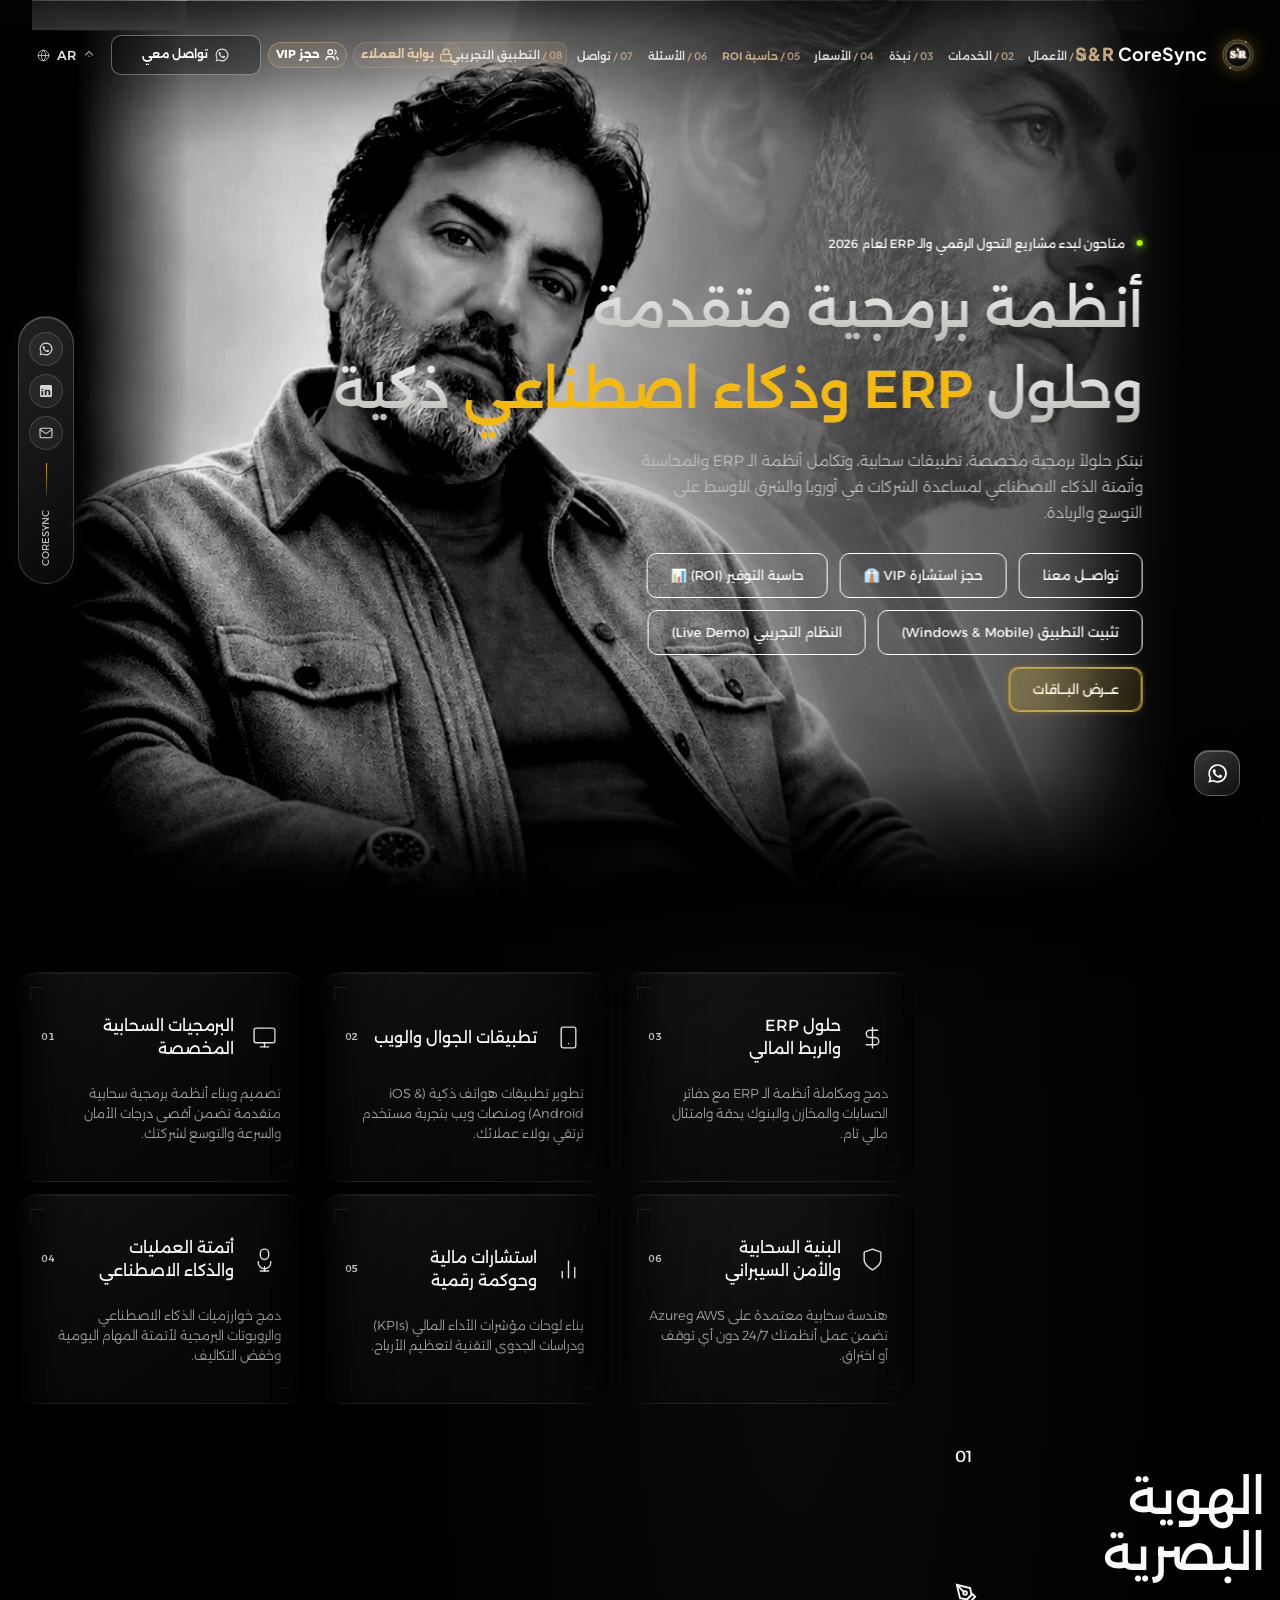
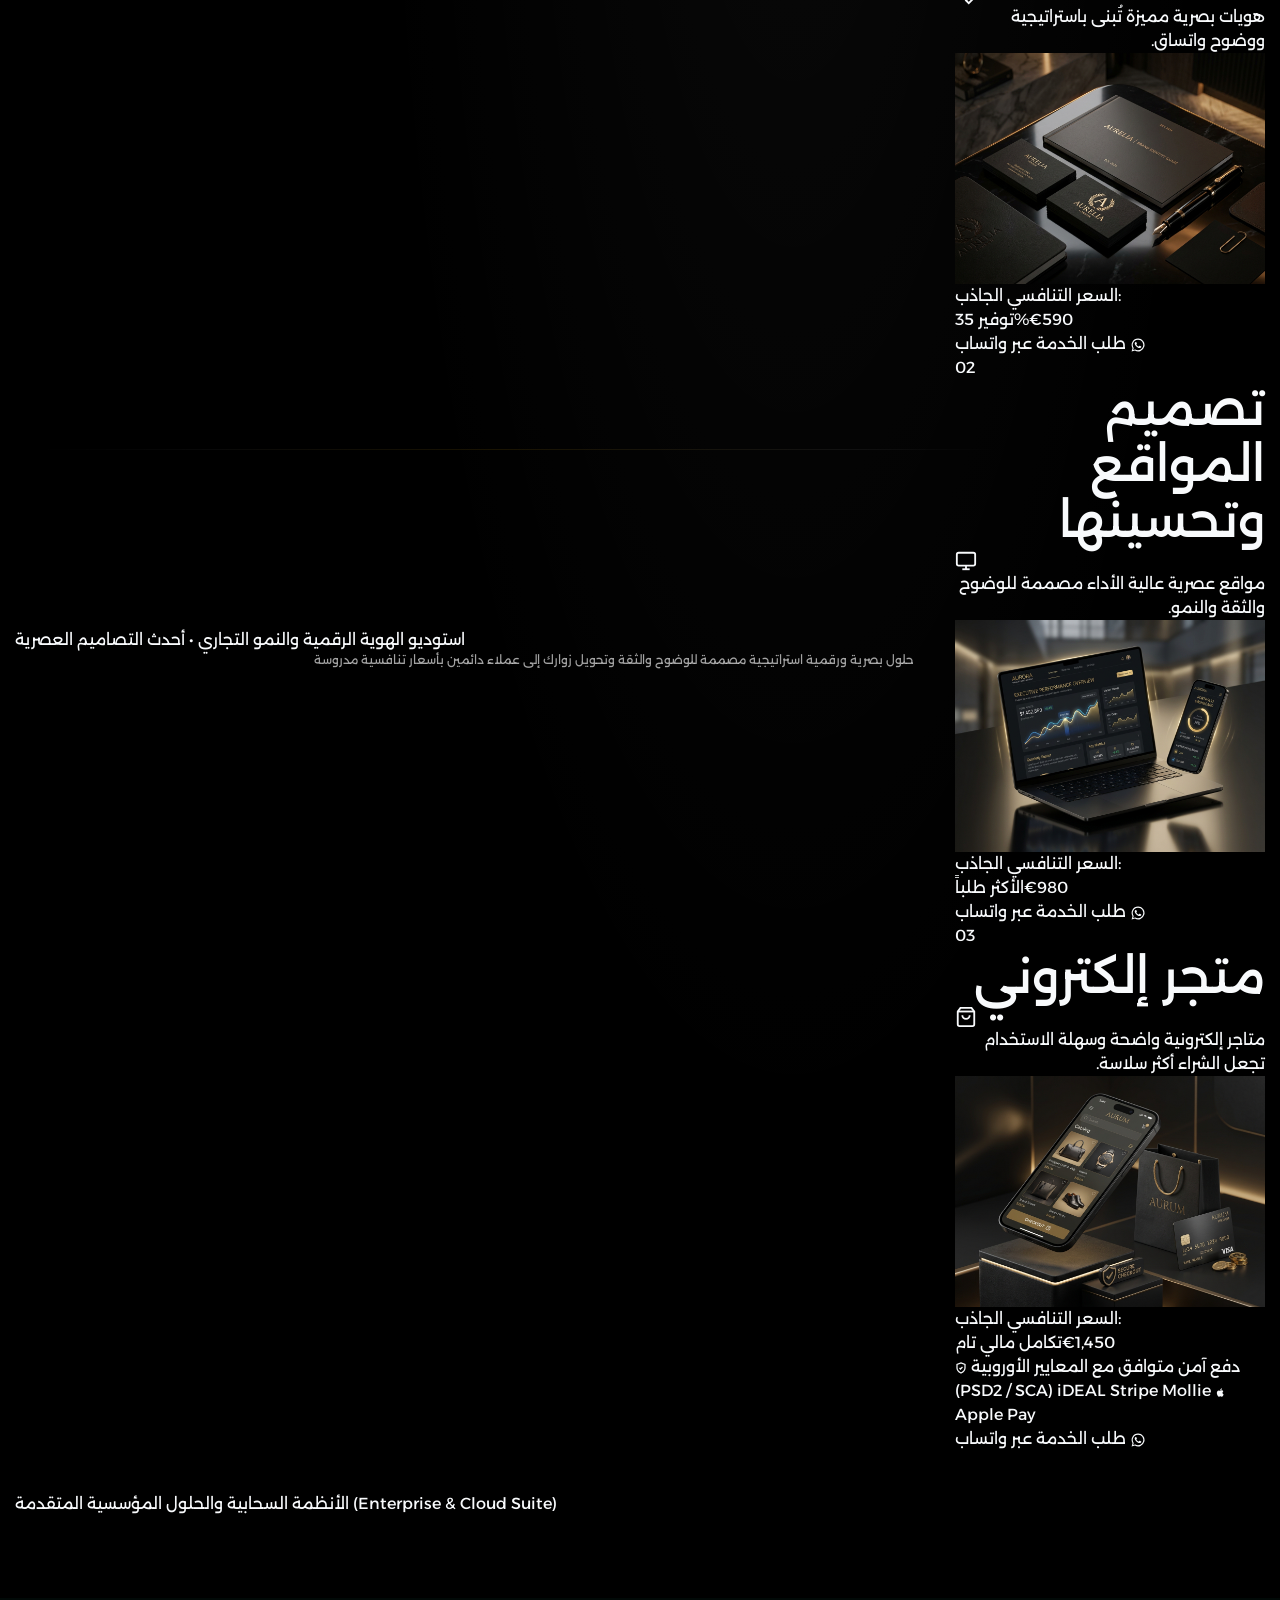
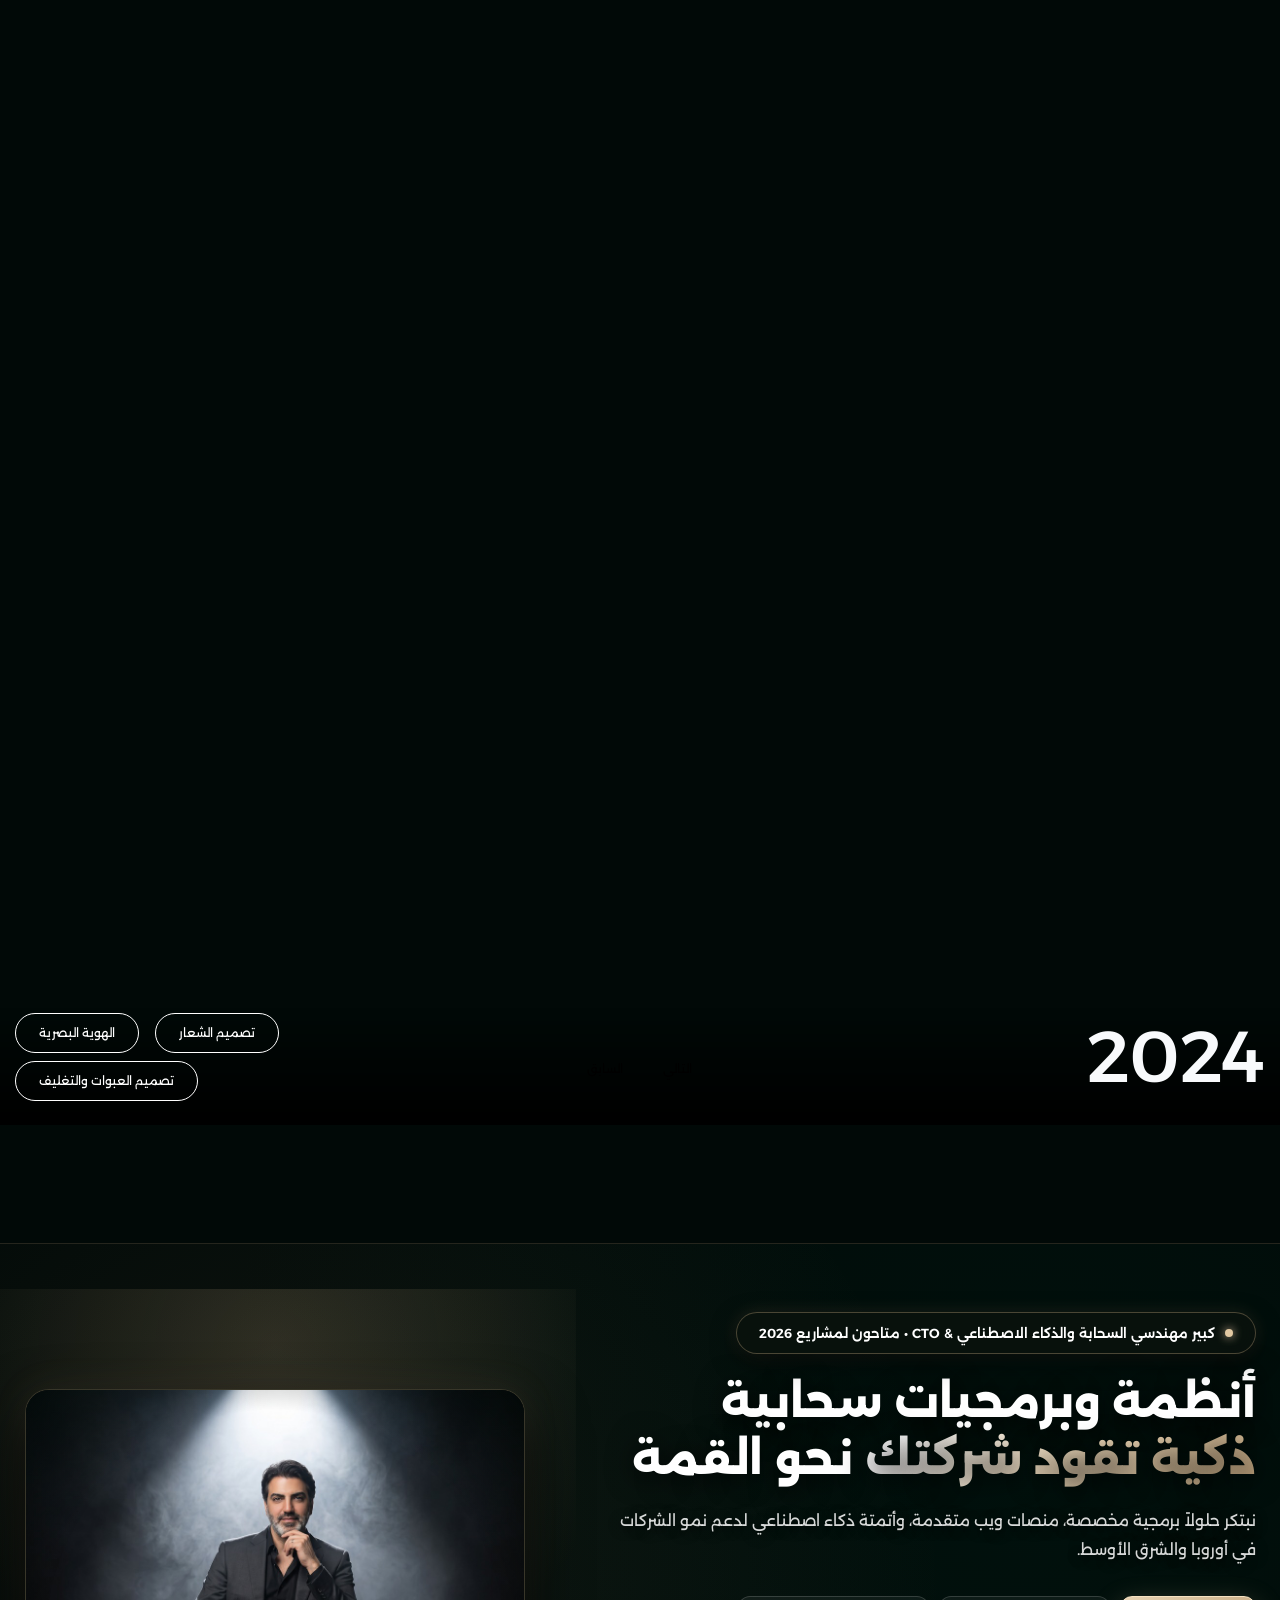
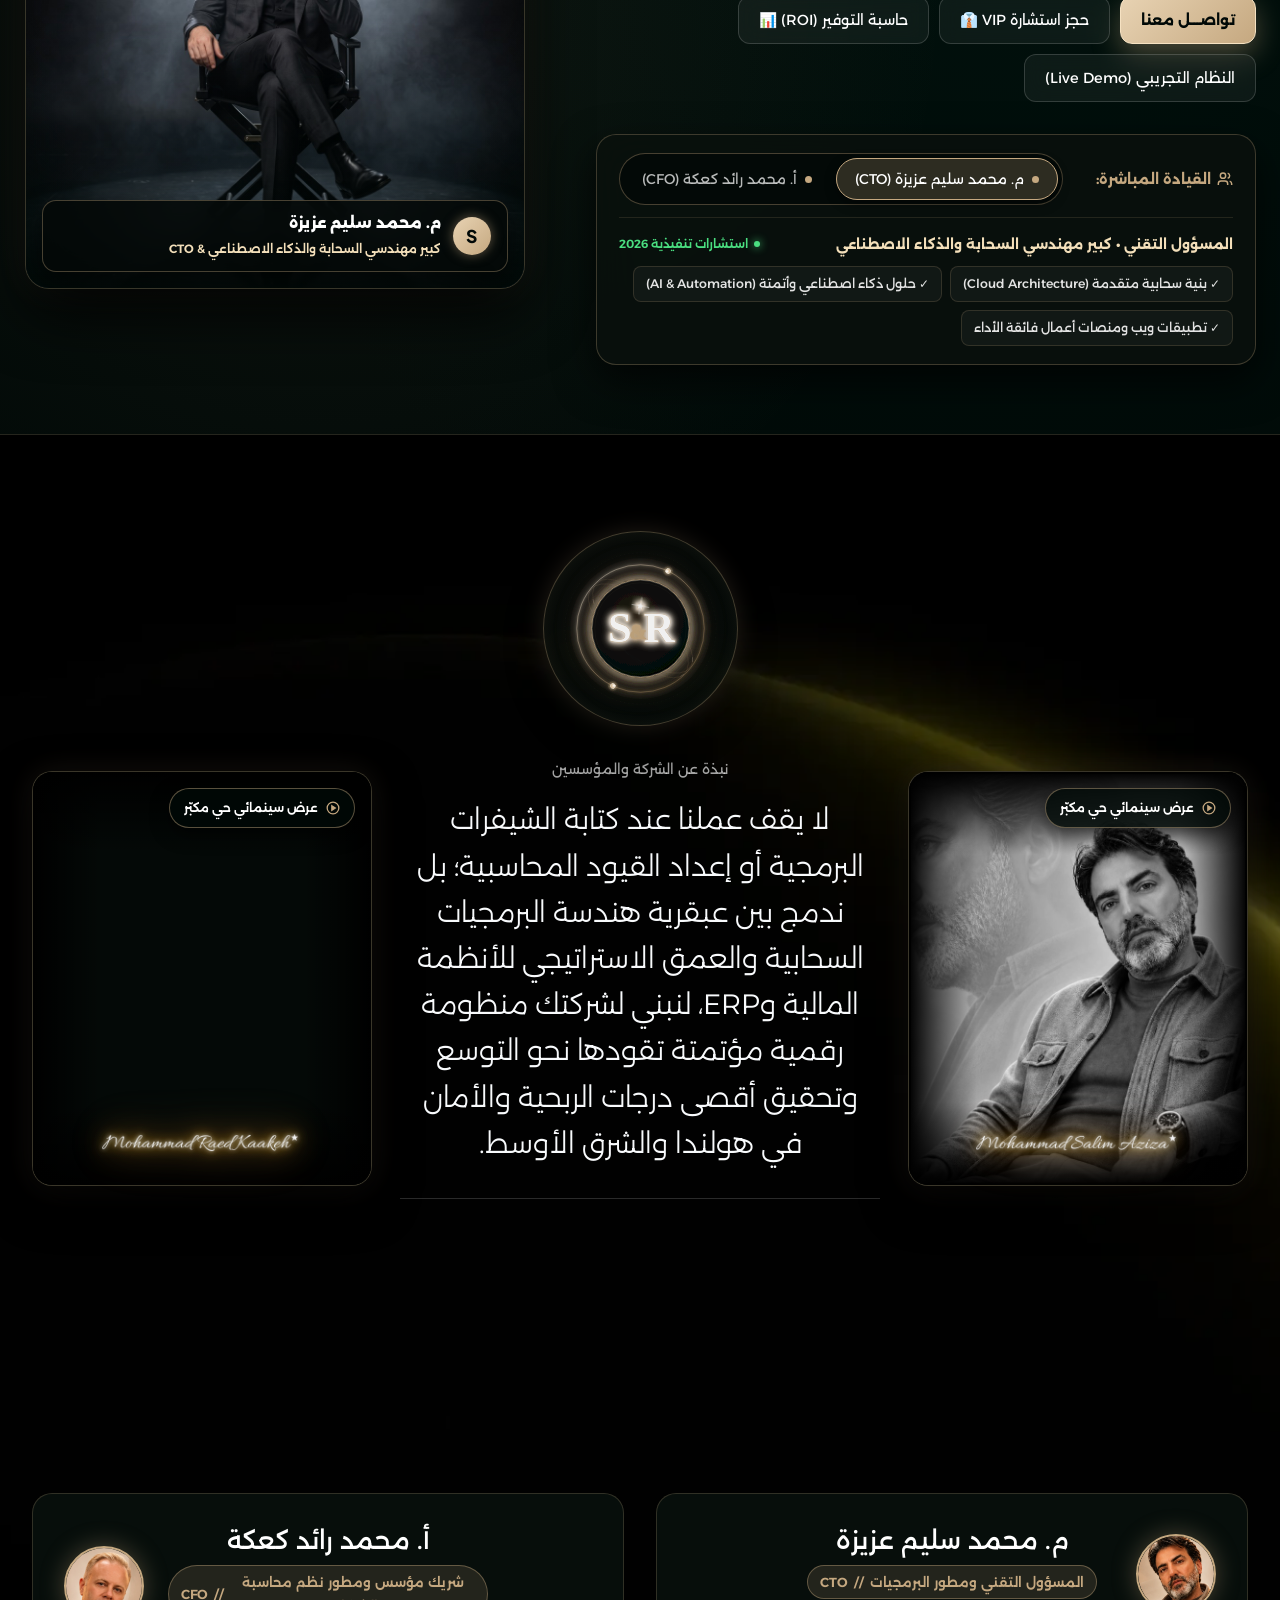
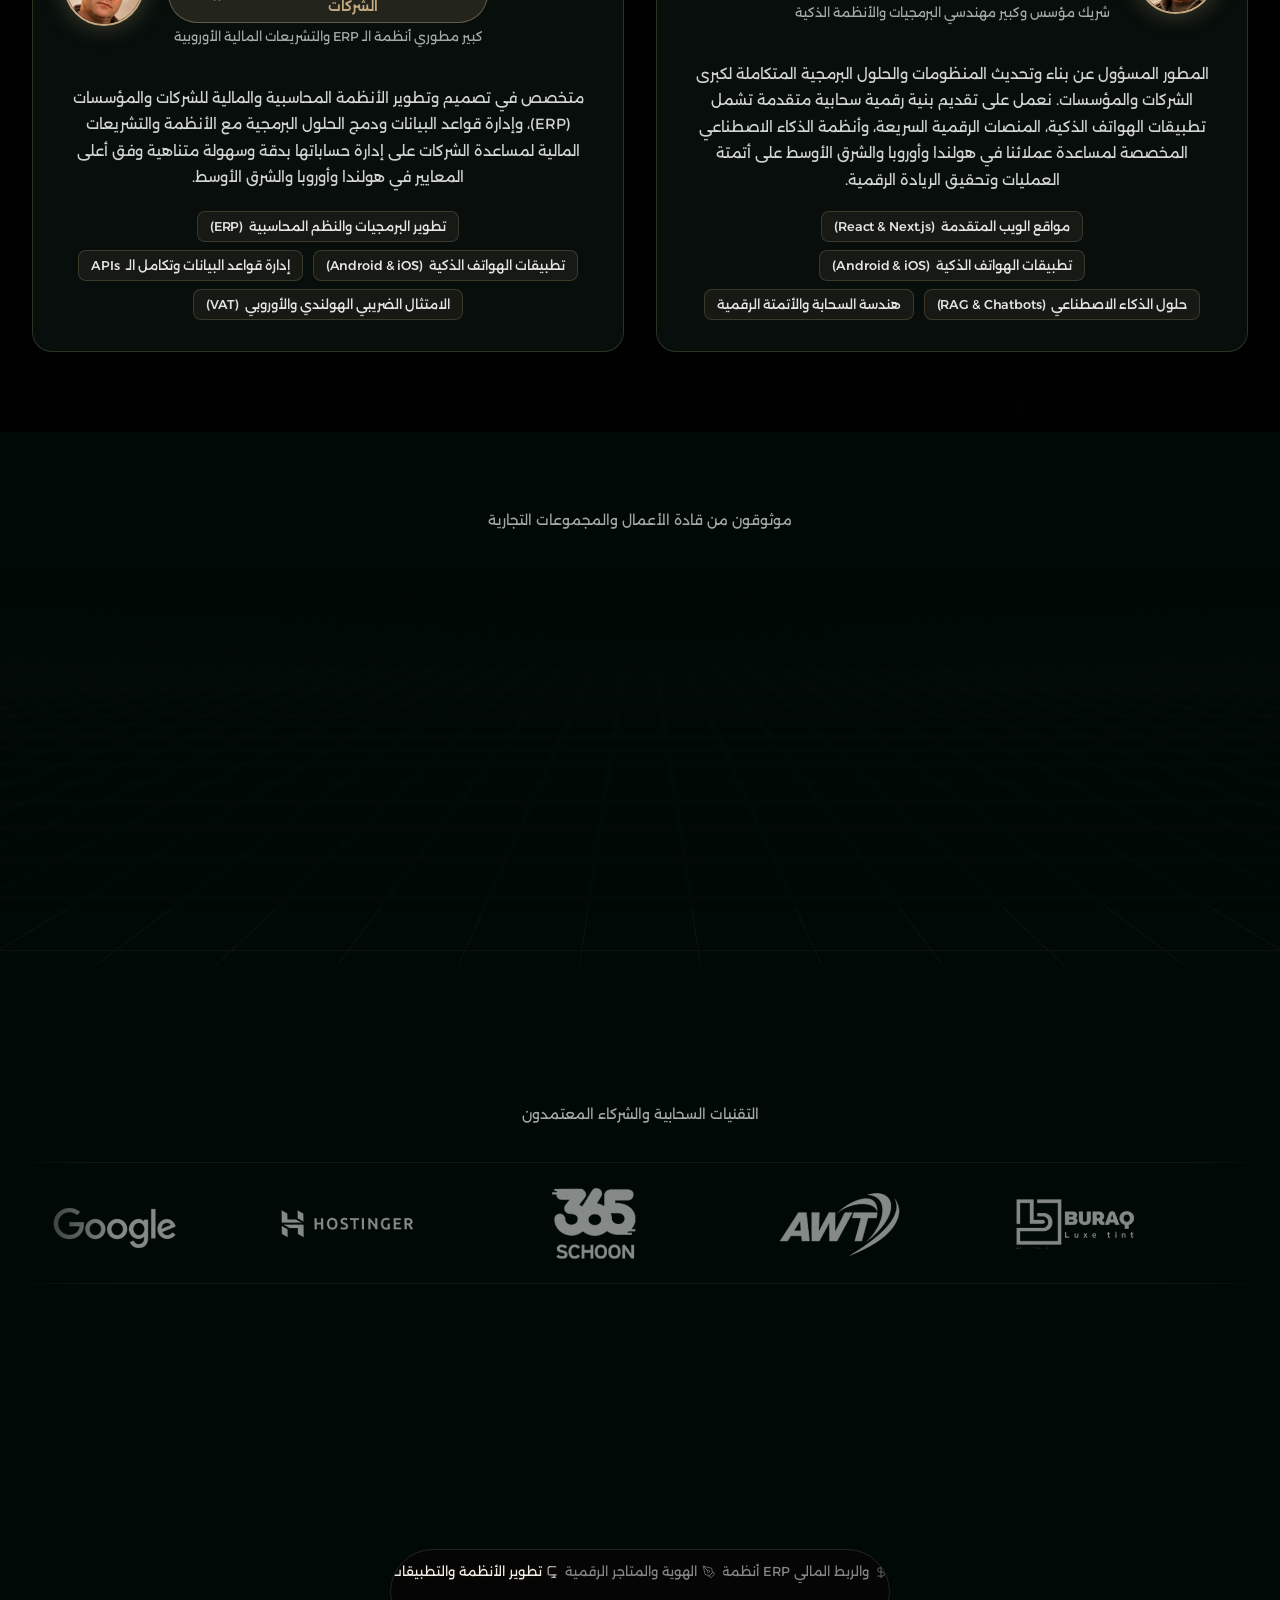
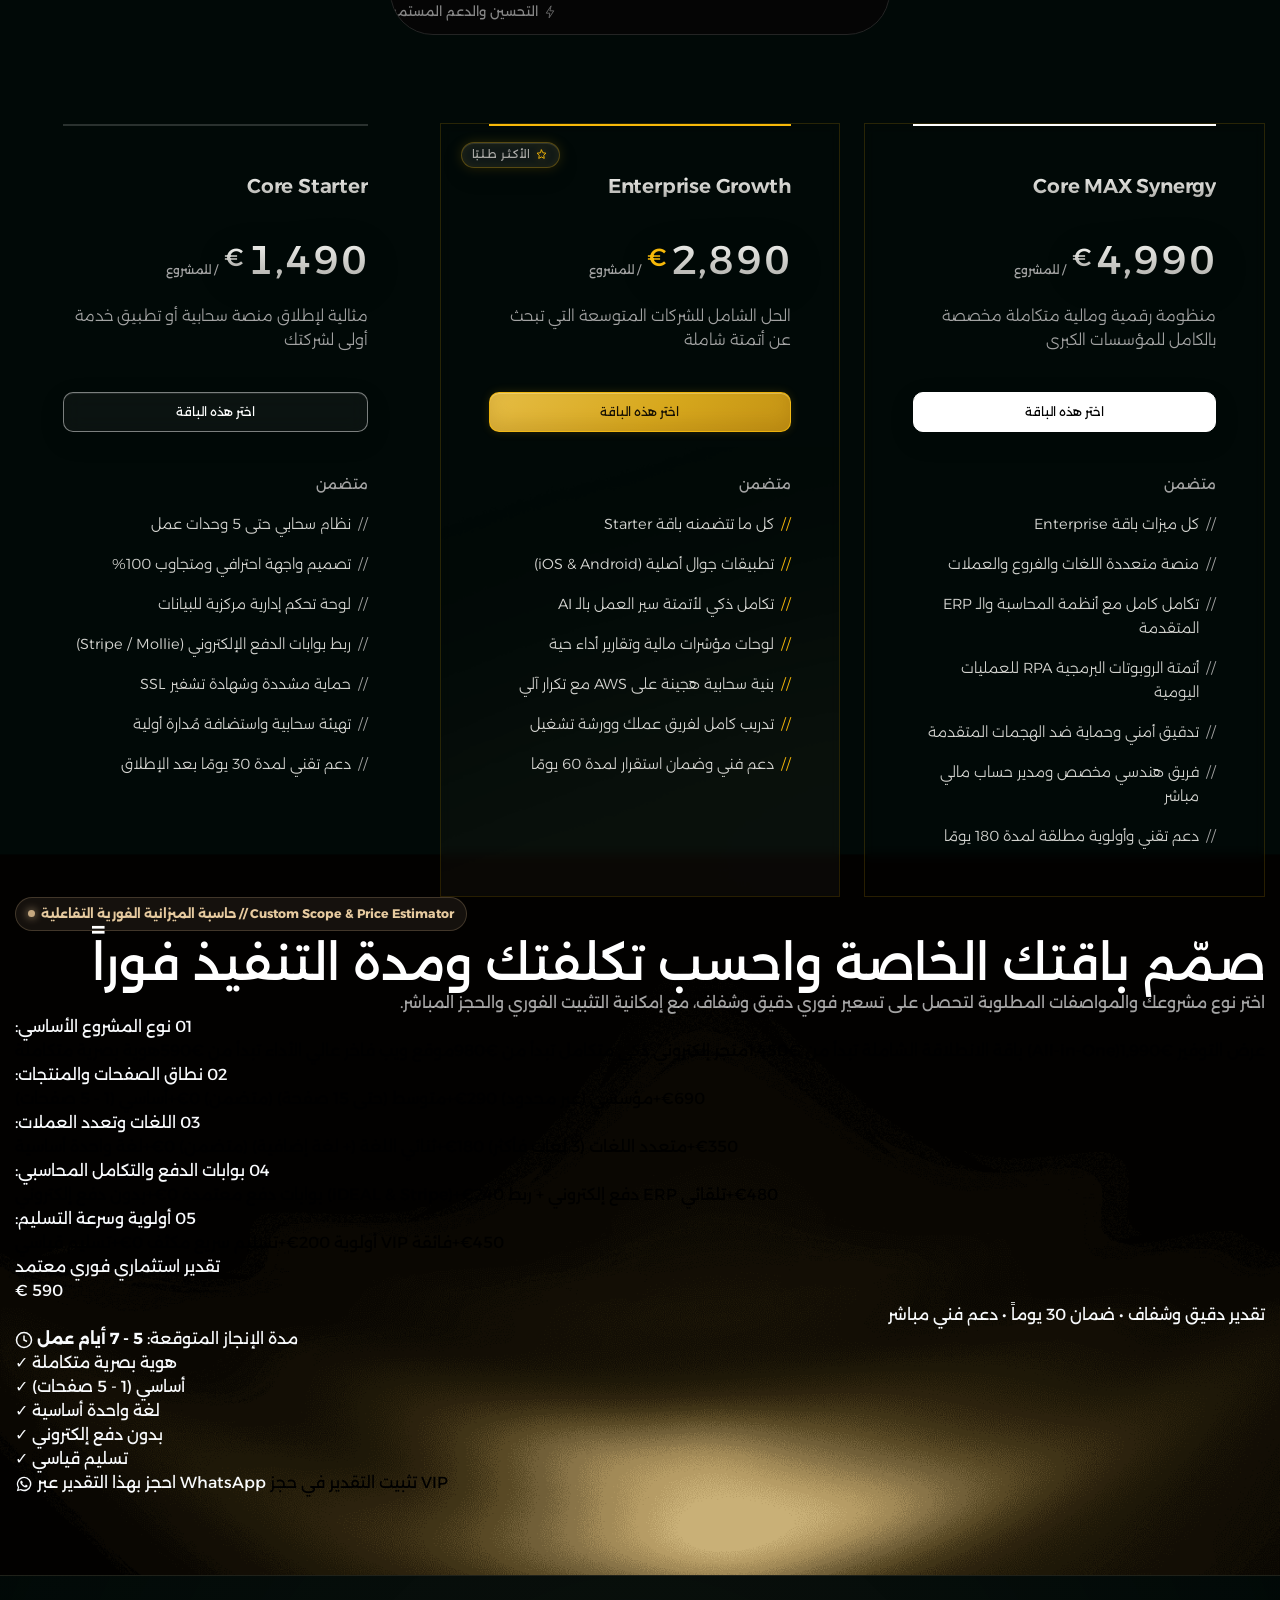
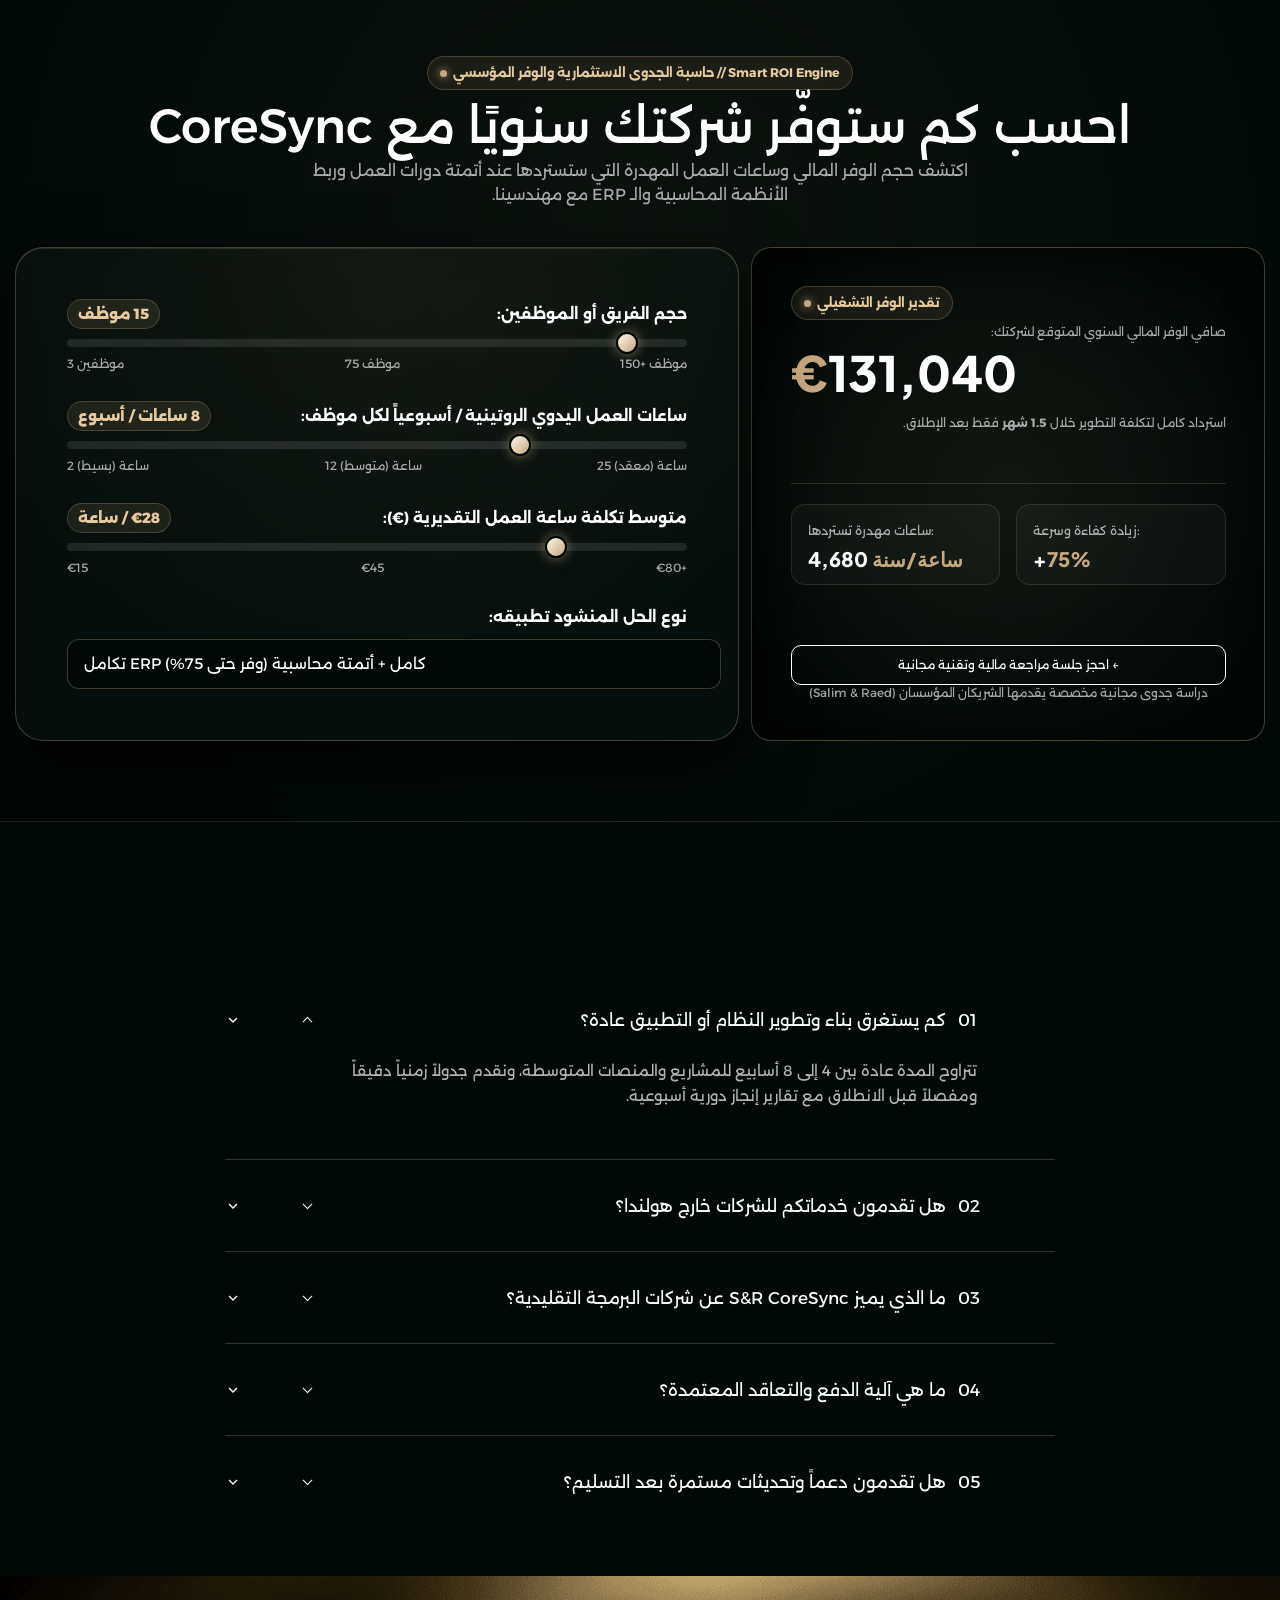
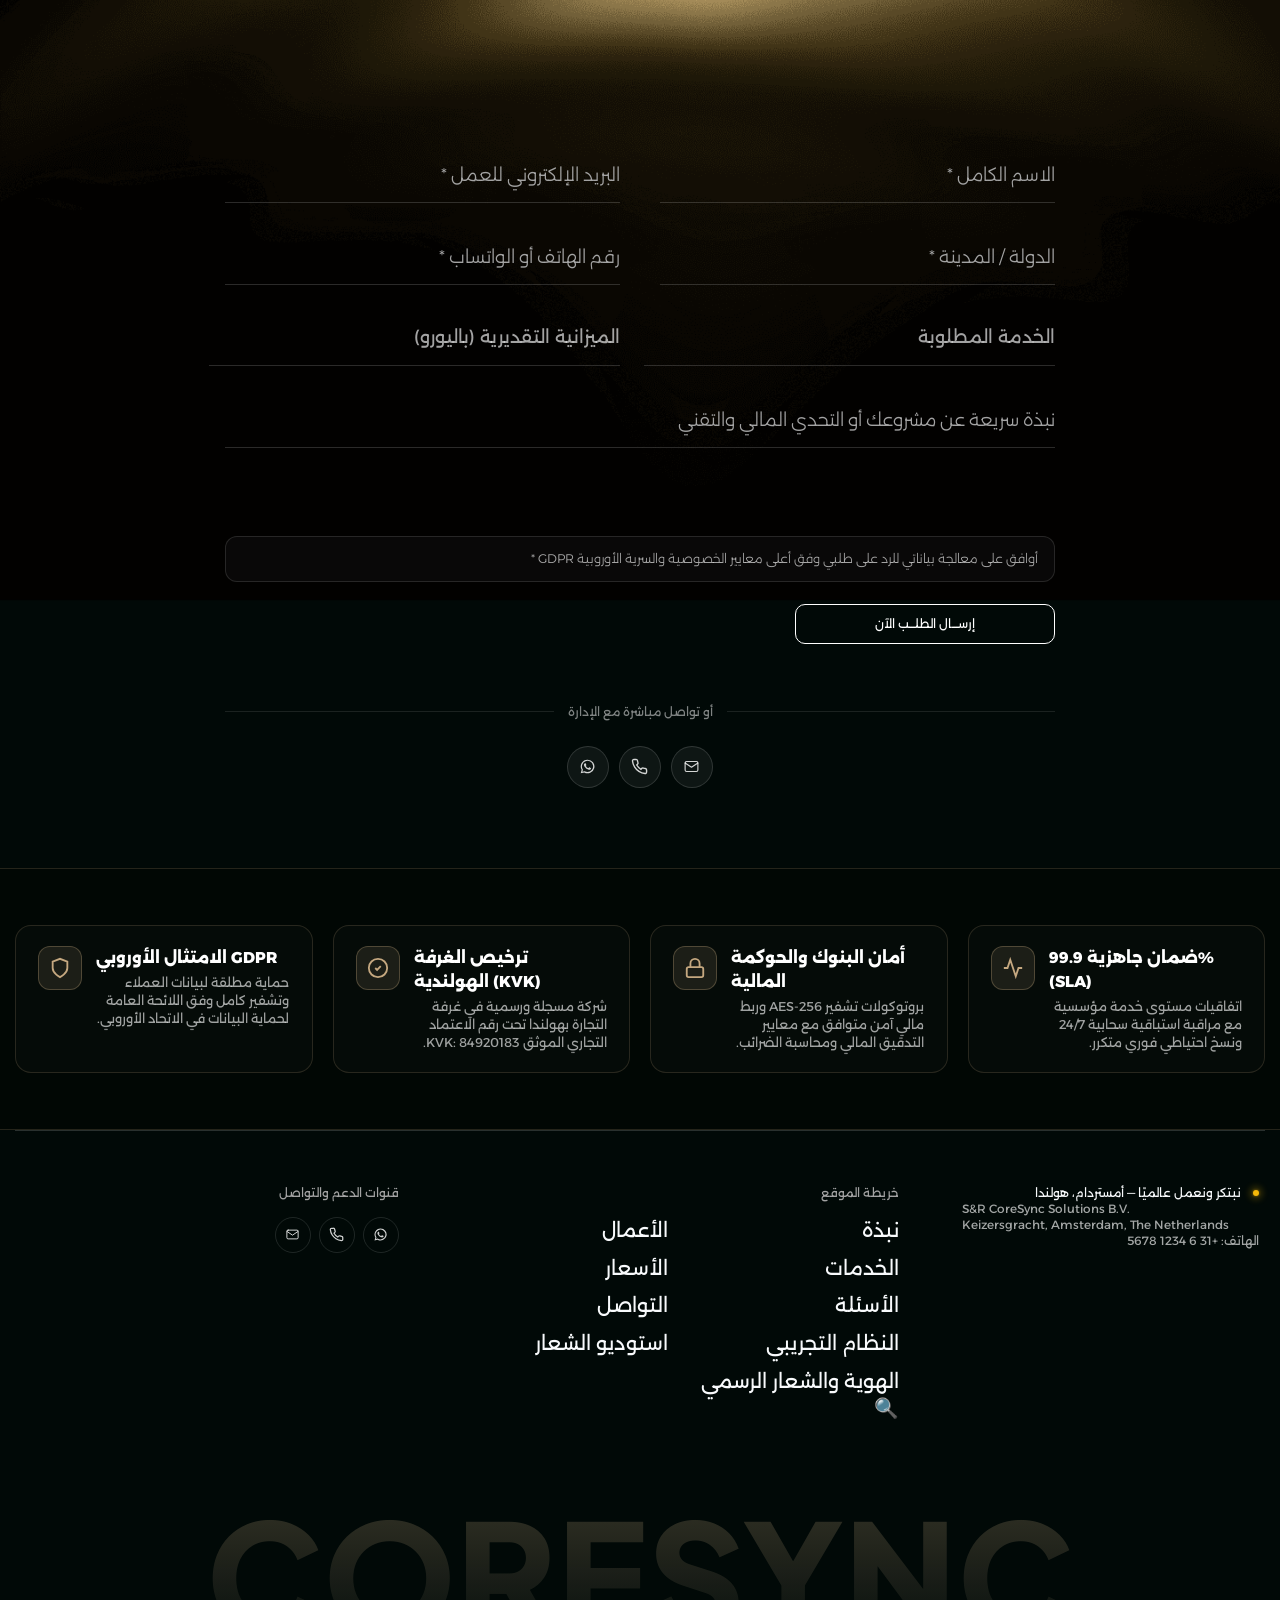
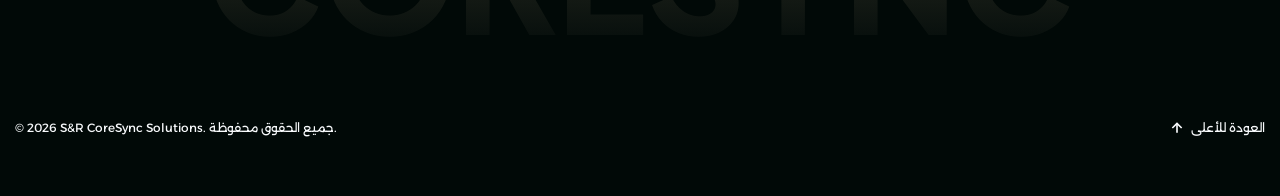
==== index.html @ e07de39c "feat: add English and Dutch localization index pages and update default root index" ====
<!DOCTYPE html>
<!-- S&R CoreSync Solutions - 1:1 Architectural & Visual Replica of dananajmah.com -->
<html lang="ar" dir="rtl" data-page-language="ar">

<head>
    <meta charset="utf-8">
    <title>S&R CoreSync Solutions | برمجيات متقدمة، حلول ERP واستشارات مالية ذكية</title>
    <meta name="author" content="S&R CoreSync Solutions">
    <meta name="viewport" content="width=device-width, initial-scale=1.0">
    <!-- SEO: localized page -->
    <meta name="description" content="S&R CoreSync Solutions - رواد تطوير البرمجيات السحابية المخصصة، تطبيقات الجوال، تكامل أنظمة الـ ERP والمحاسبة، وأتمتة الذكاء الاصطناعي في هولندا وأوروبا والشرق الأوسط.">
    <meta name="robots" content="index, follow, max-image-preview:large">
    <meta property="og:type" content="website">
    <meta property="og:site_name" content="S&R CoreSync Solutions">
    <meta property="og:title" content="S&R CoreSync Solutions | برمجيات متقدمة وحلول مالية وأنظمة ERP ذكية">
    <meta property="og:description" content="نبتكر أنظمة سحابية وتطبيقات جوال وحلول ERP ومحاسبة مؤتمتة تقود نمو الشركات في هولندا والشرق الأوسط.">
    <meta property="og:image" content="./assets/work-2.webp">

    <!-- دعم تثبيت التطبيق على الهواتف (Android / iOS) وأجهزة الكمبيوتر (Windows PC) -->
    <link rel="icon" type="image/svg+xml" href="./assets/logo-neon-icon.svg">
    <link rel="manifest" href="manifest.json">
    <meta name="apple-mobile-web-app-capable" content="yes">
    <meta name="apple-mobile-web-app-status-bar-style" content="black-translucent">
    <meta name="apple-mobile-web-app-title" content="CoreSync">
    <link rel="apple-touch-icon" href="./assets/logo-neon-icon.svg">
    <meta name="application-name" content="S&R CoreSync">
    <meta name="msapplication-TileColor" content="#010907">

    <!-- الخطوط الرسمية الأصلية لموقع دانا نجمة: Alexandria الفاخر بجميع أوزانه + Plus Jakarta Sans -->
    <link rel="preconnect" href="https://fonts.googleapis.com">
    <link rel="preconnect" href="https://fonts.gstatic.com" crossorigin>
    <link href="https://fonts.googleapis.com/css2?family=Alexandria:wght@200;300;400;500;600;700;800;900&family=Plus+Jakarta+Sans:wght@400;500;600;700;800&display=swap" rel="stylesheet">

    <!-- حزمة الأنماط الأساسية المعتمدة محلياً لتشغيل فوري بدون أي بطء -->
    <link rel="stylesheet" href="./css/dananajmah-bundle.min.css">

    <!-- تحميل مسبق للصفحات للتنقل الفوري بدون أي تأخير (0ms Instant Navigation) -->
    <link rel="prefetch" href="./en/index.html">
    <link rel="prefetch" href="./nl/index.html">
    <link rel="prefetch" href="./demo.html">

    <style>
        /* التزام صارم بخصائص وتيبوغرافيا وهوية دانا نجمة */
        
        html {
            scroll-behavior: smooth;
            scroll-padding-top: 80px;
        }
        /* Hardware acceleration to prevent scroll stutter and frame drops */
        .hero-cinematic, .section-about-me, .section-selected-work, .section-pricing, .section-roi-calculator, .section-faq, .section-cta {
            contain: content;
        }
        .cinematic-viewport, .about-media {
            will-change: transform;
            transform: translateZ(0);
        }
        
        :root {
            --primary-gold: #c5a880;
            --primary-gold-hover: #d8bc95;
            --bg-dark: #010907;
            --card-glass: rgba(14, 24, 20, 0.65);
            --border-glass: rgba(197, 168, 128, 0.18);
        }

        body, h1, h2, h3, h4, h5, h6, 
        .hero-reference__title, .text-display-1, .text-display-2, 
        .s-title, .desc, .plan-name, .nav-menu-main, .tf-btn,
        .accordion-text, .accordion-content, .tf-input, .tf-lable {
            font-family: 'Alexandria', sans-serif !important;
        }

        .font-latin, .plan-price, .about-stats__num, .founder-avatar-emblem, .work-year {
            font-family: 'Plus Jakarta Sans', sans-serif !important;
        }

        body {
            background-color: var(--bg-dark) !important;
            color: #f8fafc !important;
            overflow-x: hidden;
        }

        /* شعار S&R CoreSync Solutions بنفس الفخامة الملكية لشعار دانا نجمة */
        .brand-logo-site {
            display: inline-flex;
            align-items: center;
            gap: 12px;
            text-decoration: none !important;
        }

        .brand-logo-site .logo-icon {
            width: 42px;
            height: 42px;
            border-radius: 10px;
            background: linear-gradient(135deg, rgba(197, 168, 128, 0.25), rgba(197, 168, 128, 0.05));
            border: 1px solid var(--primary-gold);
            display: flex;
            align-items: center;
            justify-content: center;
            color: var(--primary-gold);
            box-shadow: 0 0 15px rgba(197, 168, 128, 0.2);
            flex-shrink: 0;
        }

        .brand-logo-site .logo-text {
            display: flex;
            flex-direction: column;
            line-height: 1.1;
        }

        .brand-logo-site .logo-text-title {
            font-family: 'Plus Jakarta Sans', sans-serif;
            font-weight: 800;
            font-size: 1.22rem;
            letter-spacing: -0.5px;
            color: #ffffff;
        }

        .brand-logo-site .logo-text-title span {
            color: var(--primary-gold);
        }

        .brand-logo-site .logo-text-sub {
            font-size: 0.65rem;
            color: rgba(255, 255, 255, 0.6);
            letter-spacing: 0.8px;
            font-weight: 500;
        }

        /* زر الاتصال المباشر الفوري في الهيدر */
        .header-direct-call-btn {
            background: rgba(197, 168, 128, 0.1);
            border: 1px solid rgba(197, 168, 128, 0.35);
            color: var(--primary-gold);
            border-radius: 999px;
            padding: 8px 18px;
            font-size: 0.85rem;
            font-weight: 600;
            display: inline-flex;
            align-items: center;
            gap: 8px;
            cursor: pointer;
            transition: all 0.3s ease;
            font-family: 'Alexandria', sans-serif;
            text-decoration: none !important;
            white-space: nowrap;
        }

        .header-direct-call-btn:hover {
            background: var(--primary-gold);
            color: #010907;
            box-shadow: 0 0 20px rgba(197, 168, 128, 0.4);
            transform: translateY(-2px);
        }

        /* قسم بطاقتي المؤسسين داخل النبذة بنفس الروح الفاخرة - احتواء ذاتي متجاوب متكامل */
        .founders-editorial-grid {
            margin-top: clamp(2rem, 4vw, 3.5rem);
            display: grid;
            grid-template-columns: repeat(2, 1fr);
            gap: clamp(1.2rem, 2.5vw, 2.2rem);
            align-items: stretch;
            width: 100%;
            direction: rtl !important;
        }

        @media (max-width: 992px) {
            .founders-editorial-grid {
                grid-template-columns: 1fr;
                gap: 1.5rem;
                margin-top: 2rem;
            }
        }

        .founder-editorial-card {
            background: rgba(10, 20, 16, 0.72);
            border: 1px solid rgba(197, 168, 128, 0.22);
            border-radius: 20px;
            padding: clamp(1.4rem, 2.4vw, 2.2rem);
            position: relative;
            transition: all 0.35s cubic-bezier(0.16, 1, 0.3, 1);
            -webkit-backdrop-filter: blur(14px);
            backdrop-filter: blur(14px);
            display: flex;
            flex-direction: column;
            justify-content: space-between;
            height: 100%;
            box-sizing: border-box;
            overflow: hidden;
            direction: rtl !important;
            text-align: right !important;
        }

        /* ترتيب البطاقتين: سليم عزيزة على اليمين، رائد كعكة على اليسار */
        .founder-card--salim {
            order: 1 !important;
        }

        .founder-card--raed {
            order: 2 !important;
        }

        .founder-editorial-card:hover {
            border-color: var(--primary-gold);
            transform: translateY(-5px);
            box-shadow: 0 15px 35px rgba(0, 0, 0, 0.6), 0 0 20px rgba(197, 168, 128, 0.15);
        }

        .founder-card-header {
            display: flex !important;
            flex-direction: row !important;
            align-items: center;
            gap: clamp(1rem, 2vw, 1.5rem);
            margin-bottom: 1.25rem;
            width: 100%;
            direction: rtl !important;
        }

        .founder-card-titles {
            flex: 1;
            min-width: 0;
            display: flex;
            flex-direction: column;
            align-items: center !important;
            text-align: center !important;
        }

        .founder-card-titles h4 {
            font-size: clamp(1.25rem, 2vw, 1.55rem);
            letter-spacing: -0.3px;
            margin-bottom: 4px !important;
            line-height: 1.3;
            color: #ffffff;
            width: 100%;
            text-align: center !important;
            word-break: normal;
            overflow-wrap: break-word;
        }

        .founder-card-titles p.text-caption {
            font-size: clamp(0.74rem, 1vw, 0.82rem);
            line-height: 1.45;
            color: rgba(255, 255, 255, 0.64);
            margin-top: 5px;
            text-align: center !important;
        }

        .founder-header-spacer {
            width: 80px;
            height: 80px;
            flex-shrink: 0;
            display: block;
        }

        .founder-avatar-box {
            width: 72px;
            height: 72px;
            border-radius: 16px;
            background: linear-gradient(135deg, rgba(197, 168, 128, 0.2), rgba(1, 9, 7, 0.8));
            border: 1.5px solid var(--primary-gold);
            display: flex;
            align-items: center;
            justify-content: center;
            font-size: 2rem;
            font-weight: 800;
            color: #ffffff;
            flex-shrink: 0;
            position: relative;
        }

        .founder-avatar-img-wrap {
            width: 80px;
            height: 80px;
            border-radius: 50%;
            border: 2px solid var(--primary-gold);
            box-shadow: 0 0 24px rgba(197, 168, 128, 0.35);
            background: radial-gradient(circle, rgba(197, 168, 128, 0.15) 0%, rgba(1, 9, 7, 0.9) 100%);
            overflow: hidden;
            display: flex;
            align-items: center;
            justify-content: center;
            flex-shrink: 0;
            transition: transform 0.3s ease, box-shadow 0.3s ease;
        }

        .founder-editorial-card:hover .founder-avatar-img-wrap {
            transform: scale(1.06);
            box-shadow: 0 0 32px rgba(197, 168, 128, 0.6);
        }

        .founder-avatar-img {
            width: 100%;
            height: 100%;
            object-fit: cover;
            display: block;
        }

        /* توجيه صورة المؤسس سليم بشكل طبيعي نحو اليمين */
        .about-media--salim .video,
        .founder-card--salim .founder-avatar-img {
            -webkit-transform: none !important;
            transform: none !important;
        }

        /* عكس صورة الشريك رائد أفقياً باتجاه النص (البورتريه والأفاتار) */
        .about-media--raed .video,
        .founder-card--raed .founder-avatar-img {
            -webkit-transform: scaleX(-1) !important;
            transform: scaleX(-1) !important;
        }

        /* شعار اللوغو الذهبي المتحرك المتموضع في المنتصف أعلى النص بتكبير ملكي فخم */
        /* ==========================================
           شارة الشعار الدوارة الملكية بالقسم التعريفي
           ========================================== */
        .about-logo-badge-wrapper {
            display: flex;
            align-items: center;
            justify-content: center !important;
            margin-bottom: 2.2rem;
            width: 100%;
        }

        .about-animated-badge {
            width: clamp(170px, 16vw, 195px);
            height: clamp(170px, 16vw, 195px);
            border-radius: 50%;
            background: radial-gradient(circle at 45% 45%, rgba(197, 168, 128, 0.08) 0%, rgba(2, 9, 7, 0.94) 85%);
            border: 1.5px solid rgba(197, 168, 128, 0.32);
            box-shadow: 0 0 22px rgba(197, 168, 128, 0.16), 0 14px 34px rgba(0, 0, 0, 0.65), inset 0 0 16px rgba(197, 168, 128, 0.08);
            display: flex;
            align-items: center;
            justify-content: center;
            padding: 16px;
            position: relative;
            -webkit-backdrop-filter: blur(12px);
            backdrop-filter: blur(12px);
            cursor: pointer;
            transition: transform 0.22s ease-out, box-shadow 0.35s ease, border-color 0.35s ease;
            -webkit-user-select: none;
            user-select: none;
            transform-style: preserve-3d;
            perspective: 800px;
            will-change: transform;
        }

        /* وميض الانعكاس المعدني الديناميكي التفاعلي عند حركة الماوس */
        .badge-sheen-glare {
            position: absolute;
            inset: 0;
            border-radius: 50%;
            pointer-events: none;
            background: radial-gradient(circle at var(--mouse-x, 50%) var(--mouse-y, 50%), rgba(255, 255, 255, 0.28) 0%, rgba(197, 168, 128, 0.12) 38%, transparent 68%);
            opacity: 0;
            transition: opacity 0.3s ease;
            mix-blend-mode: screen;
            z-index: 3;
        }

        .about-animated-badge:hover .badge-sheen-glare {
            opacity: 1;
        }

        .about-animated-badge:hover {
            box-shadow: 0 0 38px rgba(197, 168, 128, 0.38), 0 20px 42px rgba(0, 0, 0, 0.8), inset 0 0 22px rgba(197, 168, 128, 0.18);
            border-color: rgba(197, 168, 128, 0.75);
        }

        .about-animated-badge img {
            width: 100%;
            height: 100%;
            display: block;
            object-fit: contain;
            filter: drop-shadow(0 0 12px rgba(197, 168, 128, 0.2));
            transition: filter 0.4s ease;
            pointer-events: none;
        }

        .about-animated-badge:hover img {
            filter: drop-shadow(0 0 18px rgba(197, 168, 128, 0.38));
        }

        /* تلميح التكبير عند التحويم فوق الشارة */
        .badge-zoom-hint {
            position: absolute;
            bottom: -10px;
            right: 50%;
            transform: translateX(50%) translateY(4px);
            background: rgba(3, 12, 9, 0.92);
            border: 1px solid rgba(197, 168, 128, 0.35);
            color: #e6ca9f;
            font-size: 0.72rem;
            font-weight: 700;
            padding: 3px 10px;
            border-radius: 999px;
            display: inline-flex;
            align-items: center;
            gap: 5px;
            opacity: 0;
            pointer-events: none;
            transition: all 0.3s ease;
            box-shadow: 0 4px 14px rgba(0,0,0,0.6);
            white-space: nowrap;
            z-index: 5;
        }

        .about-animated-badge:hover .badge-zoom-hint {
            opacity: 1;
            transform: translateX(50%) translateY(0);
        }

        /* تمييز مؤشر الفأرة على شعارات الموقع لتوضيح إمكانية النقر */
        .brand-logo-preview-trigger {
            cursor: pointer !important;
            transition: transform 0.25s ease, opacity 0.25s ease;
        }

        .brand-logo-preview-trigger:hover {
            transform: scale(1.02);
            opacity: 0.95;
        }

        /* ================================================================
           نافذة استعراض الشعار بدقة فائقة (Luxury Logo Lightbox Modal)
           ================================================================ */
        .sr-logo-lightbox-overlay {
            position: fixed;
            inset: 0;
            z-index: 100050;
            background: rgba(1, 6, 5, 0.88);
            -webkit-backdrop-filter: blur(20px);
            backdrop-filter: blur(20px);
            display: flex;
            align-items: center;
            justify-content: center;
            padding: clamp(1rem, 3vw, 2.5rem);
            opacity: 0;
            visibility: hidden;
            pointer-events: none;
            transition: opacity 0.35s cubic-bezier(0.16, 1, 0.3, 1), visibility 0.35s ease;
        }

        .sr-logo-lightbox-overlay.active {
            opacity: 1;
            visibility: visible;
            pointer-events: auto;
        }

        .sr-logo-modal-card {
            position: relative;
            max-width: 960px;
            width: 100%;
            background: radial-gradient(circle at 50% 0%, rgba(197, 168, 128, 0.08) 0%, rgba(4, 12, 10, 0.98) 75%);
            border: 1.5px solid rgba(197, 168, 128, 0.32);
            border-radius: 22px;
            box-shadow: 0 25px 80px rgba(0, 0, 0, 0.85), 0 0 50px rgba(197, 168, 128, 0.15), inset 0 1px 0 rgba(255, 255, 255, 0.1);
            padding: clamp(1.2rem, 2.5vw, 2rem);
            transform: scale(0.92) translateY(20px);
            transition: transform 0.4s cubic-bezier(0.16, 1, 0.3, 1);
            color: #ffffff;
            direction: rtl;
            text-align: right;
            max-height: 94vh;
            overflow-y: auto;
        }

        .sr-logo-lightbox-overlay.active .sr-logo-modal-card {
            transform: scale(1) translateY(0);
        }

        .sr-logo-modal-header {
            display: flex;
            align-items: center;
            justify-content: space-between;
            gap: 1rem;
            padding-bottom: 1rem;
            border-bottom: 1px solid rgba(197, 168, 128, 0.18);
            margin-bottom: 1.25rem;
        }

        .sr-logo-badge-pill {
            display: inline-flex;
            align-items: center;
            gap: 6px;
            padding: 4px 12px;
            border-radius: 999px;
            background: rgba(197, 168, 128, 0.1);
            border: 1px solid rgba(197, 168, 128, 0.25);
            font-size: 0.78rem;
            font-weight: 700;
            color: #e6ca9f;
            margin-bottom: 4px;
        }

        .sr-logo-badge-pill .gold-dot {
            width: 7px;
            height: 7px;
            border-radius: 50%;
            background: var(--primary-gold);
            box-shadow: 0 0 8px var(--primary-gold);
            display: inline-block;
        }

        .sr-logo-modal-title {
            font-size: clamp(1.25rem, 2.2vw, 1.7rem);
            font-weight: 800;
            color: #ffffff;
            margin: 0;
        }

        .sr-logo-modal-close {
            background: rgba(255, 255, 255, 0.04);
            border: 1px solid rgba(197, 168, 128, 0.25);
            color: #ffffff;
            width: 42px;
            height: 42px;
            border-radius: 50%;
            display: inline-flex;
            align-items: center;
            justify-content: center;
            cursor: pointer;
            transition: all 0.25s ease;
            font-size: 1.5rem;
            line-height: 1;
        }

        .sr-logo-modal-close:hover {
            background: rgba(197, 168, 128, 0.2);
            border-color: var(--primary-gold);
            color: var(--primary-gold);
            transform: rotate(90deg);
        }

        /* شريط التبديل بين خلفيات استعراض الشعار */
        .sr-stage-theme-bar {
            display: flex;
            align-items: center;
            justify-content: space-between;
            gap: 0.75rem;
            width: 100%;
            margin-bottom: 0.85rem;
            flex-wrap: wrap;
        }

        .sr-stage-theme-label {
            font-size: 0.82rem;
            color: rgba(255, 255, 255, 0.65);
            font-weight: 600;
        }

        .sr-stage-theme-label svg {
            vertical-align: -2px;
            margin-left: 4px;
        }

        .sr-theme-pills {
            display: inline-flex;
            align-items: center;
            gap: 6px;
            background: rgba(0, 0, 0, 0.45);
            padding: 3px 6px;
            border-radius: 999px;
            border: 1px solid rgba(197, 168, 128, 0.2);
        }

        .sr-theme-pill {
            background: transparent;
            border: 1px solid transparent;
            color: rgba(255, 255, 255, 0.7);
            font-size: 0.76rem;
            font-weight: 700;
            padding: 4px 11px;
            border-radius: 999px;
            cursor: pointer;
            display: inline-flex;
            align-items: center;
            gap: 6px;
            transition: all 0.25s ease;
        }

        .sr-theme-pill:hover {
            color: #ffffff;
            background: rgba(255, 255, 255, 0.08);
        }

        .sr-theme-pill.active {
            background: rgba(197, 168, 128, 0.25);
            color: #ffffff;
            border-color: rgba(197, 168, 128, 0.55);
            box-shadow: 0 0 10px rgba(197, 168, 128, 0.2);
        }

        .theme-color-dot {
            width: 8px;
            height: 8px;
            border-radius: 50%;
            display: inline-block;
        }

        .dot-obsidian { background: #020705; border: 1.2px solid rgba(197, 168, 128, 0.7); }
        .dot-emerald  { background: #04251b; border: 1.2px solid #10b981; }
        .dot-navy     { background: #07172d; border: 1.2px solid #38bdf8; }
        .dot-charcoal { background: #181d20; border: 1.2px solid #e2b17a; }

        .sr-logo-modal-stage {
            position: relative;
            background: radial-gradient(circle at 50% 50%, rgba(197, 168, 128, 0.04) 0%, rgba(2, 7, 5, 0.98) 90%);
            border: 1px solid rgba(197, 168, 128, 0.2);
            border-radius: 18px;
            padding: clamp(1.4rem, 3.2vw, 2.2rem) clamp(1rem, 2.5vw, 2rem);
            display: flex;
            align-items: center;
            justify-content: center;
            margin-bottom: 1.25rem;
            box-shadow: inset 0 0 50px rgba(0, 0, 0, 0.7);
            transition: background 0.4s ease, border-color 0.4s ease, box-shadow 0.4s ease;
            min-height: 230px;
        }

        .sr-logo-modal-stage[data-theme="emerald"] {
            background: radial-gradient(circle at 50% 50%, rgba(197, 168, 128, 0.08) 0%, rgba(3, 30, 21, 0.98) 90%);
            border-color: rgba(16, 185, 129, 0.35);
            box-shadow: inset 0 0 50px rgba(2, 20, 14, 0.85);
        }

        .sr-logo-modal-stage[data-theme="navy"] {
            background: radial-gradient(circle at 50% 50%, rgba(197, 168, 128, 0.08) 0%, rgba(5, 16, 34, 0.98) 90%);
            border-color: rgba(56, 189, 248, 0.35);
            box-shadow: inset 0 0 50px rgba(3, 10, 22, 0.85);
        }

        .sr-logo-modal-stage[data-theme="charcoal"] {
            background: radial-gradient(circle at 50% 50%, rgba(226, 177, 122, 0.07) 0%, rgba(18, 22, 25, 0.98) 90%);
            border-color: rgba(226, 177, 122, 0.4);
            box-shadow: inset 0 0 50px rgba(10, 13, 15, 0.85);
        }

        .sr-logo-modal-stage[data-theme="charcoal"] .sr-logo-full-render {
            filter: drop-shadow(0 0 20px rgba(226, 177, 122, 0.25));
        }

        .sr-logo-full-render {
            max-width: 100%;
            width: 700px;
            height: auto;
            max-height: 220px;
            display: block;
            filter: drop-shadow(0 0 16px rgba(197, 168, 128, 0.18));
            transition: transform 0.4s ease, filter 0.4s ease;
        }

        .sr-logo-full-render:hover {
            transform: scale(1.02);
        }

        .sr-logo-meta-grid {
            display: grid;
            grid-template-columns: repeat(4, 1fr);
            gap: 0.85rem;
            margin-bottom: 1.25rem;
        }

        @media (max-width: 991px) {
            .sr-logo-meta-grid {
                grid-template-columns: repeat(2, 1fr);
            }
        }

        @media (max-width: 540px) {
            .sr-logo-meta-grid {
                grid-template-columns: 1fr;
            }
        }

        .sr-logo-meta-item {
            background: rgba(255, 255, 255, 0.03);
            border: 1px solid rgba(197, 168, 128, 0.15);
            border-radius: 12px;
            padding: 0.75rem 0.95rem;
            display: flex;
            flex-direction: column;
            gap: 4px;
        }

        .sr-logo-meta-item .meta-label {
            font-size: 0.8rem;
            color: rgba(255, 255, 255, 0.6);
        }

        .sr-logo-meta-item .meta-val {
            font-size: 0.95rem;
            font-weight: 700;
            color: #e6ca9f;
            line-height: 1.4;
        }

        .sr-logo-modal-actions {
            display: flex;
            flex-wrap: wrap;
            align-items: center;
            justify-content: space-between;
            gap: 1rem;
            padding-top: 1.25rem;
            border-top: 1px solid rgba(197, 168, 128, 0.15);
        }

        .sr-modal-btn-gold {
            background: linear-gradient(135deg, #c5a880 0%, #9a7d52 100%) !important;
            color: #020705 !important;
            font-weight: 800 !important;
            border: none !important;
            box-shadow: 0 4px 18px rgba(197, 168, 128, 0.3) !important;
            display: inline-flex;
            align-items: center;
            gap: 8px;
            padding: 10px 20px;
            border-radius: 999px;
            text-decoration: none;
            transition: all 0.25s ease;
        }

        .sr-modal-btn-gold:hover {
            transform: translateY(-2px);
            box-shadow: 0 6px 24px rgba(197, 168, 128, 0.45) !important;
            filter: brightness(1.08);
        }

        .sr-modal-btn-sub {
            background: rgba(255, 255, 255, 0.04);
            border: 1px solid rgba(197, 168, 128, 0.25);
            color: #ffffff;
            font-size: 0.88rem;
            font-weight: 700;
            padding: 10px 18px;
            border-radius: 999px;
            display: inline-flex;
            align-items: center;
            gap: 8px;
            text-decoration: none;
            cursor: pointer;
            transition: all 0.25s ease;
        }

        .sr-modal-btn-sub:hover {
            background: rgba(197, 168, 128, 0.15);
            border-color: var(--primary-gold);
            color: var(--primary-gold);
        }

        .sr-modal-btn-dismiss {
            background: transparent;
            border: none;
            color: rgba(255, 255, 255, 0.6);
            font-size: 0.9rem;
            cursor: pointer;
            padding: 8px 14px;
            transition: color 0.2s ease;
        }

        .sr-modal-btn-dismiss:hover {
            color: #ffffff;
            text-decoration: underline;
        }

        /* ================================================================
           نافذة العرض السينمائي المكبر للشريكين المؤسسين (Executive Cinema Lightbox)
           ================================================================ */
        .about-media {
            cursor: pointer;
            position: relative;
            transition: transform 0.4s cubic-bezier(0.16, 1, 0.3, 1), box-shadow 0.4s ease;
        }

        .about-media:hover {
            transform: translateY(-4px) scale(1.015);
            box-shadow: 0 16px 40px rgba(0, 0, 0, 0.7), 0 0 28px rgba(197, 168, 128, 0.35);
        }

        .founder-cinema-badge {
            position: absolute;
            top: 16px;
            right: 16px;
            background: rgba(1, 9, 7, 0.82);
            border: 1px solid rgba(197, 168, 128, 0.45);
            -webkit-backdrop-filter: blur(12px);
            backdrop-filter: blur(12px);
            color: #ffffff;
            padding: 7px 14px;
            border-radius: 999px;
            display: inline-flex;
            align-items: center;
            gap: 8px;
            font-size: 0.75rem;
            font-weight: 600;
            z-index: 8;
            pointer-events: none;
            transition: all 0.3s ease;
            box-shadow: 0 6px 18px rgba(0, 0, 0, 0.6);
        }

        .founder-cinema-badge svg {
            color: var(--primary-gold);
            flex-shrink: 0;
            transition: transform 0.3s ease;
        }

        .about-media:hover .founder-cinema-badge {
            background: rgba(197, 168, 128, 0.25);
            border-color: var(--primary-gold);
            transform: scale(1.05);
            box-shadow: 0 0 22px rgba(197, 168, 128, 0.45);
        }

        .about-media:hover .founder-cinema-badge svg {
            transform: scale(1.2);
        }

        .founder-avatar-img-wrap {
            cursor: pointer;
        }

        /* نافذة العرض السينمائي المكبر */
        .sr-cinema-modal-overlay {
            position: fixed;
            inset: 0;
            z-index: 100002;
            background: rgba(1, 8, 6, 0.9);
            -webkit-backdrop-filter: blur(24px);
            backdrop-filter: blur(24px);
            display: flex;
            align-items: center;
            justify-content: center;
            padding: clamp(12px, 2vw, 24px);
            opacity: 0;
            visibility: hidden;
            pointer-events: none;
            transition: opacity 0.35s cubic-bezier(0.16, 1, 0.3, 1), visibility 0.35s ease;
        }

        .sr-cinema-modal-overlay.active {
            opacity: 1;
            visibility: visible;
            pointer-events: auto;
        }

        .sr-cinema-modal-card {
            position: relative;
            max-width: 1060px;
            width: 100%;
            background: radial-gradient(circle at 50% 0%, rgba(197, 168, 128, 0.1) 0%, rgba(3, 11, 9, 0.98) 75%);
            border: 1.5px solid rgba(197, 168, 128, 0.38);
            border-radius: 26px;
            box-shadow: 0 30px 90px rgba(0, 0, 0, 0.95), 0 0 50px rgba(197, 168, 128, 0.22), inset 0 1px 0 rgba(255, 255, 255, 0.12);
            padding: clamp(1.2rem, 2.2vw, 2rem);
            transform: scale(0.92) translateY(24px);
            transition: transform 0.4s cubic-bezier(0.16, 1, 0.3, 1);
            color: #ffffff;
            direction: rtl;
            text-align: right;
            max-height: 94vh;
            overflow-y: auto;
            box-sizing: border-box;
        }

        .sr-cinema-modal-overlay.active .sr-cinema-modal-card {
            transform: scale(1) translateY(0);
        }

        .sr-cinema-modal-header {
            display: flex;
            align-items: center;
            justify-content: space-between;
            gap: 1rem;
            padding-bottom: 1.1rem;
            border-bottom: 1px solid rgba(197, 168, 128, 0.2);
            margin-bottom: 1.25rem;
            flex-wrap: wrap;
        }

        .sr-cinema-badge-pill {
            display: inline-flex;
            align-items: center;
            gap: 8px;
            background: rgba(197, 168, 128, 0.12);
            border: 1px solid rgba(197, 168, 128, 0.3);
            color: var(--primary-gold);
            padding: 4px 12px;
            border-radius: 999px;
            font-size: 0.76rem;
            font-weight: 700;
            margin-bottom: 6px;
        }

        .gold-pulse-dot {
            width: 8px;
            height: 8px;
            border-radius: 50%;
            background: var(--primary-gold);
            box-shadow: 0 0 10px var(--primary-gold);
            animation: cinemaPulse 1.8s infinite ease-in-out;
        }

        @keyframes cinemaPulse {
            0%, 100% { transform: scale(1); opacity: 0.8; }
            50% { transform: scale(1.4); opacity: 1; }
        }

        .sr-cinema-modal-name {
            font-size: clamp(1.4rem, 2.4vw, 1.85rem);
            font-weight: 800;
            color: #ffffff;
            margin: 0;
            line-height: 1.25;
        }

        .sr-cinema-modal-role {
            font-size: clamp(0.82rem, 1.1vw, 0.92rem);
            color: rgba(255, 255, 255, 0.68);
            margin: 4px 0 0 0;
        }

        .sr-cinema-header-controls {
            display: flex;
            align-items: center;
            gap: 12px;
        }

        .sr-founder-switch-group {
            display: inline-flex;
            background: rgba(255, 255, 255, 0.04);
            border: 1px solid rgba(197, 168, 128, 0.25);
            border-radius: 999px;
            padding: 3px;
            gap: 4px;
        }

        .sr-founder-switch-btn {
            background: transparent;
            border: none;
            color: rgba(255, 255, 255, 0.75);
            font-size: 0.78rem;
            font-weight: 700;
            padding: 6px 14px;
            border-radius: 999px;
            cursor: pointer;
            display: inline-flex;
            align-items: center;
            gap: 8px;
            transition: all 0.25s ease;
        }

        .sr-founder-switch-btn:hover {
            color: #ffffff;
            background: rgba(197, 168, 128, 0.12);
        }

        .sr-founder-switch-btn.active {
            background: var(--primary-gold);
            color: #010907;
            box-shadow: 0 0 16px rgba(197, 168, 128, 0.45);
        }

        .founder-btn-avatar {
            width: 22px;
            height: 22px;
            border-radius: 50%;
            overflow: hidden;
            display: inline-block;
            border: 1px solid currentColor;
            flex-shrink: 0;
        }

        .founder-btn-avatar img {
            width: 100%;
            height: 100%;
            object-fit: cover;
            display: block;
        }

        .sr-cinema-close-btn {
            background: rgba(255, 255, 255, 0.06);
            border: 1px solid rgba(197, 168, 128, 0.28);
            color: rgba(255, 255, 255, 0.85);
            width: 38px;
            height: 38px;
            border-radius: 50%;
            font-size: 1.4rem;
            display: flex;
            align-items: center;
            justify-content: center;
            cursor: pointer;
            transition: all 0.25s ease;
            line-height: 1;
        }

        .sr-cinema-close-btn:hover {
            background: rgba(235, 87, 87, 0.2);
            border-color: #eb5757;
            color: #ffffff;
            transform: rotate(90deg) scale(1.08);
        }

        /* مسرح العرض الحي */
        .sr-cinema-stage-wrapper {
            position: relative;
            width: 100%;
            display: flex;
            flex-direction: column;
            gap: 1.25rem;
        }

        .sr-cinema-stage {
            position: relative;
            width: 100%;
            height: clamp(340px, 52vh, 480px);
            border-radius: 20px;
            overflow: hidden;
            border: 1.5px solid rgba(197, 168, 128, 0.32);
            background: #010907;
            box-shadow: 0 16px 45px rgba(0, 0, 0, 0.85), inset 0 0 35px rgba(0, 0, 0, 0.9);
        }

        .sr-cinema-media-pane {
            position: relative;
            width: 100%;
            height: 100%;
            overflow: hidden;
            background: #010907;
        }

        .sr-cinema-pane-hidden {
            display: none !important;
        }

        .sr-cinema-video {
            width: 100%;
            height: 100%;
            object-fit: cover;
            display: block;
            background: #010907;
        }

        /* لوحة العرض الحي للشريك رائد (Living Motion Engine) */
        .sr-cinema-living-portrait {
            position: relative;
            width: 100%;
            height: 100%;
            overflow: hidden;
            background: #010907;
        }

        .sr-cinema-img-living {
            width: 100%;
            height: 100%;
            object-fit: cover;
            display: block;
            -webkit-transform: scaleX(-1);
            transform: scaleX(-1);
            animation: livingCinematicMotion 14s ease-in-out infinite alternate;
            transform-origin: center center;
        }

        @keyframes livingCinematicMotion {
            0% {
                transform: scaleX(-1) scale(1) translateY(0);
            }
            50% {
                transform: scaleX(-1) scale(1.07) translateY(-2%);
            }
            100% {
                transform: scaleX(-1) scale(1.02) translateY(1%);
            }
        }

        .cinema-light-sweep {
            position: absolute;
            inset: -50%;
            background: radial-gradient(circle at 40% 40%, rgba(197, 168, 128, 0.28) 0%, rgba(197, 168, 128, 0.08) 35%, transparent 65%);
            pointer-events: none;
            mix-blend-mode: screen;
            animation: cinemaSpotlightSweep 10s ease-in-out infinite alternate;
        }

        @keyframes cinemaSpotlightSweep {
            0% {
                transform: translate(-10%, -10%) scale(0.9);
                opacity: 0.35;
            }
            50% {
                transform: translate(15%, 10%) scale(1.15);
                opacity: 0.65;
            }
            100% {
                transform: translate(-5%, 15%) scale(1);
                opacity: 0.4;
            }
        }

        .cinema-vignette-overlay {
            position: absolute;
            inset: 0;
            background: radial-gradient(circle at center, transparent 40%, rgba(1, 9, 7, 0.6) 80%, rgba(1, 9, 7, 0.95) 100%),
                        linear-gradient(to top, rgba(1, 9, 7, 0.85) 0%, transparent 35%);
            pointer-events: none;
            z-index: 2;
        }

        .cinema-ambient-glow {
            position: absolute;
            inset: 0;
            border-radius: inherit;
            box-shadow: inset 0 0 40px rgba(197, 168, 128, 0.2);
            pointer-events: none;
            z-index: 3;
        }

        /* أدوات التحكم بالمسرح */
        .cinema-media-controls {
            position: absolute;
            bottom: 16px;
            left: 16px;
            display: flex;
            align-items: center;
            gap: 10px;
            z-index: 5;
            background: rgba(1, 9, 7, 0.72);
            border: 1px solid rgba(197, 168, 128, 0.35);
            -webkit-backdrop-filter: blur(10px);
            backdrop-filter: blur(10px);
            padding: 6px 12px;
            border-radius: 999px;
            box-shadow: 0 4px 20px rgba(0, 0, 0, 0.6);
        }

        .cinema-control-btn {
            background: transparent;
            border: none;
            color: rgba(255, 255, 255, 0.85);
            width: 32px;
            height: 32px;
            border-radius: 50%;
            display: flex;
            align-items: center;
            justify-content: center;
            cursor: pointer;
            transition: all 0.2s ease;
        }

        .cinema-control-btn:hover {
            color: var(--primary-gold);
            background: rgba(197, 168, 128, 0.18);
            transform: scale(1.1);
        }

        /* شريط أسفل المسرح */
        .sr-cinema-footer {
            display: flex;
            align-items: center;
            justify-content: space-between;
            gap: 1.5rem;
            padding-top: 0.5rem;
            flex-wrap: wrap;
        }

        .sr-cinema-signature-wrap {
            height: 48px;
            display: flex;
            align-items: center;
            flex-shrink: 0;
        }

        .sr-cinema-signature {
            max-height: 44px;
            width: auto;
            object-fit: contain;
            filter: drop-shadow(0 0 12px rgba(197, 168, 128, 0.5));
        }

        .sr-cinema-desc-wrap {
            flex: 1;
            min-width: 240px;
        }

        .sr-cinema-bio {
            font-size: 0.84rem;
            line-height: 1.65;
            color: rgba(255, 255, 255, 0.78);
            margin: 0;
        }

        .sr-cinema-actions {
            flex-shrink: 0;
        }

        .sr-cinema-btn-primary {
            background: linear-gradient(135deg, var(--primary-gold) 0%, #e6d4b9 100%);
            color: #010907 !important;
            font-weight: 800;
            font-size: 0.84rem;
            padding: 10px 22px;
            border-radius: 999px;
            display: inline-flex;
            align-items: center;
            gap: 8px;
            text-decoration: none;
            box-shadow: 0 4px 18px rgba(197, 168, 128, 0.35);
            transition: all 0.25s ease;
        }

        .sr-cinema-btn-primary:hover {
            transform: translateY(-2px);
            box-shadow: 0 8px 26px rgba(197, 168, 128, 0.5);
            filter: brightness(1.06);
        }

        @media (max-width: 768px) {
            .sr-cinema-stage {
                height: 300px;
            }
            .sr-cinema-footer {
                flex-direction: column;
                align-items: center;
                text-align: center;
                gap: 1rem;
            }
            .sr-cinema-bio {
                text-align: center;
            }
            .sr-cinema-modal-header {
                flex-direction: column;
                align-items: center;
                text-align: center;
            }
            .sr-cinema-header-controls {
                width: 100%;
                justify-content: space-between;
                margin-top: 8px;
            }
        }
        /* ================================================================
           1. حاسبة العائد على الاستثمار التفاعلية (ROI & Cost-Savings Calculator)
           ================================================================ */
        .section-roi-calculator {
            position: relative;
            padding: 5rem 0;
            background: radial-gradient(circle at 50% 30%, rgba(197, 168, 128, 0.05) 0%, rgba(1, 9, 7, 0.98) 80%);
            border-top: 1px solid rgba(197, 168, 128, 0.15);
            border-bottom: 1px solid rgba(197, 168, 128, 0.15);
            overflow: hidden;
        }

        .roi-card-wrapper {
            background: radial-gradient(circle at 50% 0%, rgba(197, 168, 128, 0.08) 0%, rgba(5, 15, 12, 0.85) 75%);
            border: 1.5px solid rgba(197, 168, 128, 0.3);
            border-radius: 28px;
            box-shadow: 0 25px 70px rgba(0, 0, 0, 0.75), inset 0 1px 0 rgba(255, 255, 255, 0.1);
            padding: clamp(1.8rem, 4vw, 3.5rem);
            -webkit-backdrop-filter: blur(16px);
            backdrop-filter: blur(16px);
        }

        .roi-inputs-pane {
            display: flex;
            flex-direction: column;
            gap: 1.8rem;
        }

        .roi-field-group {
            display: flex;
            flex-direction: column;
            gap: 0.6rem;
        }

        .roi-label {
            font-size: 0.95rem;
            font-weight: 700;
            color: #ffffff;
            display: flex;
            align-items: center;
            justify-content: space-between;
        }

        .roi-label-badge {
            color: #e6ca9f;
            font-weight: 800;
            font-size: 0.92rem;
            background: rgba(197, 168, 128, 0.12);
            padding: 2px 10px;
            border-radius: 999px;
            border: 1px solid rgba(197, 168, 128, 0.25);
        }

        .roi-range-slider {
            -webkit-appearance: none;
            appearance: none;
            width: 100%;
            height: 8px;
            border-radius: 999px;
            background: rgba(255, 255, 255, 0.1);
            outline: none;
            transition: background 0.2s;
        }

        .roi-range-slider::-webkit-slider-thumb {
            -webkit-appearance: none;
            appearance: none;
            width: 22px;
            height: 22px;
            border-radius: 50%;
            background: linear-gradient(135deg, #fdf6e9, #c5a880);
            cursor: pointer;
            box-shadow: 0 0 12px rgba(197, 168, 128, 0.6);
            border: 2px solid #010907;
            transition: transform 0.15s ease;
        }

        .roi-range-slider::-webkit-slider-thumb:hover {
            transform: scale(1.2);
        }

        .roi-select-custom {
            background: rgba(2, 9, 7, 0.85);
            border: 1px solid rgba(197, 168, 128, 0.3);
            border-radius: 12px;
            color: #ffffff;
            padding: 12px 16px;
            font-size: 0.95rem;
            outline: none;
            cursor: pointer;
            transition: border-color 0.25s ease;
        }

        .roi-select-custom:focus {
            border-color: var(--primary-gold);
            box-shadow: 0 0 15px rgba(197, 168, 128, 0.25);
        }

        .roi-results-pane {
            background: radial-gradient(circle at 50% 50%, rgba(197, 168, 128, 0.08) 0%, rgba(2, 8, 6, 0.95) 85%);
            border: 1.5px solid rgba(197, 168, 128, 0.35);
            border-radius: 20px;
            padding: clamp(1.5rem, 3vw, 2.5rem);
            display: flex;
            flex-direction: column;
            justify-content: space-between;
            height: 100%;
            box-shadow: inset 0 0 35px rgba(0, 0, 0, 0.6);
        }

        .roi-metric-highlight {
            font-size: clamp(2rem, 3.8vw, 3.2rem);
            font-weight: 900;
            color: #ffffff;
            line-height: 1.1;
            letter-spacing: -1px;
            margin: 0.35rem 0 1rem;
            font-family: 'Plus Jakarta Sans', sans-serif;
        }

        .roi-metric-highlight span {
            color: #c5a880;
        }

        .roi-stats-mini-grid {
            display: grid;
            grid-template-columns: 1fr 1fr;
            gap: 1rem;
            margin: 1.25rem 0 1.75rem;
            padding-top: 1.25rem;
            border-top: 1px solid rgba(197, 168, 128, 0.2);
        }

        .roi-stat-mini {
            background: rgba(255, 255, 255, 0.03);
            border: 1px solid rgba(197, 168, 128, 0.15);
            border-radius: 14px;
            padding: 0.85rem 1rem;
        }

        .roi-stat-mini-label {
            font-size: 0.78rem;
            color: rgba(255, 255, 255, 0.65);
        }

        .roi-stat-mini-val {
            font-size: 1.25rem;
            font-weight: 800;
            color: #ffffff;
            margin-top: 4px;
            font-family: 'Plus Jakarta Sans', sans-serif;
        }

        .roi-stat-mini-val span {
            color: #c5a880;
        }

        /* ================================================================
           2. شريط الامتثال والأمان والاعتماد الأوروبي (Compliance & Trust Ribbon)
           ================================================================ */
        .section-compliance-ribbon {
            position: relative;
            padding: 3.5rem 0;
            background: rgba(2, 7, 5, 0.94);
            border-top: 1px solid rgba(197, 168, 128, 0.18);
            border-bottom: 1px solid rgba(197, 168, 128, 0.18);
        }

        .compliance-grid {
            display: grid;
            grid-template-columns: repeat(auto-fit, minmax(220px, 1fr));
            gap: 1.25rem;
        }

        .compliance-card {
            background: rgba(255, 255, 255, 0.02);
            border: 1px solid rgba(197, 168, 128, 0.18);
            border-radius: 16px;
            padding: 1.25rem 1.4rem;
            display: flex;
            align-items: flex-start;
            gap: 14px;
            transition: all 0.3s ease;
        }

        .compliance-card:hover {
            transform: translateY(-4px);
            border-color: rgba(197, 168, 128, 0.5);
            background: rgba(197, 168, 128, 0.05);
            box-shadow: 0 10px 25px rgba(0, 0, 0, 0.5);
        }

        .compliance-icon-wrap {
            width: 44px;
            height: 44px;
            border-radius: 12px;
            background: rgba(197, 168, 128, 0.12);
            border: 1px solid rgba(197, 168, 128, 0.3);
            display: flex;
            align-items: center;
            justify-content: center;
            flex-shrink: 0;
            color: #c5a880;
        }

        .compliance-title {
            font-size: 0.98rem;
            font-weight: 800;
            color: #ffffff;
            margin-bottom: 4px;
        }

        .compliance-desc {
            font-size: 0.8rem;
            color: rgba(255, 255, 255, 0.62);
            line-height: 1.4;
            margin: 0;
        }

        /* ================================================================
           3. نظام حجز الاستشارات التنفيذية (Executive VIP Booking Modal)
           ================================================================ */
        .sr-booking-modal-overlay,
        .sr-portal-modal-overlay {
            position: fixed;
            inset: 0;
            z-index: 100060;
            background: rgba(1, 6, 5, 0.9);
            -webkit-backdrop-filter: blur(20px);
            backdrop-filter: blur(20px);
            display: flex;
            align-items: center;
            justify-content: center;
            padding: clamp(1rem, 3vw, 2.5rem);
            opacity: 0;
            visibility: hidden;
            pointer-events: none;
            transition: opacity 0.35s cubic-bezier(0.16, 1, 0.3, 1), visibility 0.35s ease;
        }

        .sr-booking-modal-overlay.active,
        .sr-portal-modal-overlay.active {
            opacity: 1;
            visibility: visible;
            pointer-events: auto;
        }

        .sr-booking-modal-card,
        .sr-portal-modal-card {
            position: relative;
            max-width: 780px;
            width: 100%;
            background: radial-gradient(circle at 50% 0%, rgba(197, 168, 128, 0.1) 0%, rgba(4, 12, 10, 0.98) 75%);
            border: 1.5px solid rgba(197, 168, 128, 0.35);
            border-radius: 24px;
            box-shadow: 0 30px 90px rgba(0, 0, 0, 0.9), 0 0 50px rgba(197, 168, 128, 0.15);
            padding: clamp(1.5rem, 3vw, 2.5rem);
            transform: scale(0.92) translateY(20px);
            transition: transform 0.4s cubic-bezier(0.16, 1, 0.3, 1);
            color: #ffffff;
            direction: rtl;
            text-align: right;
            max-height: 94vh;
            overflow-y: auto;
        }

        .sr-booking-modal-overlay.active .sr-booking-modal-card,
        .sr-portal-modal-overlay.active .sr-portal-modal-card {
            transform: scale(1) translateY(0);
        }

        .advisor-select-card {
            background: rgba(255, 255, 255, 0.02);
            border: 1.5px solid rgba(197, 168, 128, 0.2);
            border-radius: 16px;
            padding: 1rem 1.25rem;
            cursor: pointer;
            transition: all 0.25s ease;
            display: flex;
            align-items: center;
            gap: 14px;
            text-align: right;
        }

        .advisor-select-card.active,
        .advisor-select-card:hover {
            border-color: var(--primary-gold);
            background: rgba(197, 168, 128, 0.08);
            transform: translateY(-2px);
        }

        .advisor-avatar-sm {
            width: 52px;
            height: 52px;
            border-radius: 50%;
            border: 1.5px solid rgba(197, 168, 128, 0.4);
            object-fit: cover;
            flex-shrink: 0;
        }

        /* زر بوابة العملاء في الهيدر */
        .btn-portal-header {
            background: rgba(197, 168, 128, 0.1);
            border: 1px solid rgba(197, 168, 128, 0.35);
            color: #e6ca9f !important;
            padding: 7px 15px;
            border-radius: 999px;
            font-size: 0.82rem;
            font-weight: 700;
            display: inline-flex;
            align-items: center;
            gap: 6px;
            text-decoration: none;
            cursor: pointer;
            transition: all 0.25s ease;
        }

        .btn-portal-header:hover {
            background: rgba(197, 168, 128, 0.22);
            border-color: var(--primary-gold);
            color: #ffffff !important;
            transform: translateY(-1px);
        }

        .btn-vip-header {
            background: linear-gradient(135deg, rgba(197, 168, 128, 0.22), rgba(197, 168, 128, 0.06));
            border: 1px solid rgba(197, 168, 128, 0.5);
            color: #ffffff !important;
            padding: 7px 16px;
            border-radius: 999px;
            font-size: 0.82rem;
            font-weight: 700;
            display: inline-flex;
            align-items: center;
            gap: 6px;
            text-decoration: none;
            cursor: pointer;
            transition: all 0.25s ease;
        }

        .btn-vip-header:hover {
            background: var(--primary-gold);
            border-color: var(--primary-gold);
            color: #010907 !important;
            transform: translateY(-1px);
            box-shadow: 0 4px 15px rgba(197, 168, 128, 0.35);
        }

        .advisor-avatar-dual-1 {
            width: 34px;
            height: 34px;
            border-radius: 50%;
            border: 1.5px solid rgba(197, 168, 128, 0.5);
            object-fit: cover;
        }

        .advisor-avatar-dual-2 {
            width: 34px;
            height: 34px;
            border-radius: 50%;
            border: 1.5px solid rgba(197, 168, 128, 0.5);
            object-fit: cover;
            margin-right: -12px;
        }

        .portal-status-container {
            background: rgba(2, 20, 14, 0.7);
            border: 1px solid rgba(197, 168, 128, 0.25);
            border-radius: 14px;
            padding: 0.9rem 1.2rem;
            margin-bottom: 1.5rem;
        }

        .portal-status-dot {
            width: 10px;
            height: 10px;
            border-radius: 50%;
            background: #22c55e;
            box-shadow: 0 0 10px #22c55e;
            display: inline-block;
        }

        .portal-box-card {
            background: rgba(255, 255, 255, 0.02);
            border: 1px solid rgba(197, 168, 128, 0.2);
            border-radius: 18px;
            padding: 1.5rem;
            height: 100%;
        }

        .max-w-700 {
            max-width: 700px;
        }

        /* ضبط ومحاذاة النص في المنتصف ليتوازن بشكل كامل ومتناسق مع الصورتين السينمائيتين */
        /* ضبط ومحاذاة النص في المنتصف ليتوازن بشكل كامل ومتناسق مع الصورتين السينمائيتين */
        .container-executive-about {
            max-width: 1600px;
            width: 100%;
            margin-left: auto;
            margin-right: auto;
            padding-left: clamp(15px, 2.5vw, 40px);
            padding-right: clamp(15px, 2.5vw, 40px);
        }

        /* شبكة الأعمدة الثلاثية للقسم القيادي للمؤسسين (سليم يمين - الرؤية وسط - رائد يسار) */
        .executive-about-grid {
            display: grid;
            grid-template-columns: minmax(220px, 340px) 1fr minmax(220px, 340px);
            gap: clamp(1.2rem, 2.2vw, 3rem);
            align-items: center;
            justify-content: center;
            width: 100%;
            margin: 0 auto;
        }

        /* الترتيب الثابت لصفحة اللغة العربية RTL: سليم باليمين - الرؤية بالوسط - رائد باليسار */
        html[lang="ar"] .executive-about-grid {
            direction: rtl !important;
        }
        html[lang="ar"] .executive-grid-salim {
            order: 1 !important; /* الطرف اليمين */
            width: 100%;
        }
        html[lang="ar"] .executive-grid-center {
            order: 2 !important; /* المنتصف */
            width: 100%;
            direction: rtl !important;
            text-align: center;
        }
        html[lang="ar"] .executive-grid-raed {
            order: 3 !important; /* الطرف اليسار */
            width: 100%;
        }

        /* الترتيب لصفحات اللغات الأجنبية LTR */
        html:not([lang="ar"]) .executive-about-grid {
            direction: ltr !important;
        }
        html:not([lang="ar"]) .executive-grid-salim {
            order: 1 !important;
            width: 100%;
        }
        html:not([lang="ar"]) .executive-grid-center {
            order: 2 !important;
            width: 100%;
            direction: ltr !important;
            text-align: center;
        }
        html:not([lang="ar"]) .executive-grid-raed {
            order: 3 !important;
            width: 100%;
        }

        /* استجابة سلسة للأجهزة اللوحية والمحمولة (أقل من 820px) */
        @media (max-width: 820px) {
            .executive-about-grid {
                display: flex;
                flex-direction: column;
                gap: 2.5rem;
                align-items: center;
            }
            .executive-grid-center {
                order: 1 !important;
                width: 100%;
                max-width: 650px;
                margin: 0 auto;
            }
            .executive-grid-salim {
                order: 2 !important;
                width: 100%;
                max-width: 320px;
                margin: 0 auto;
            }
            .executive-grid-raed {
                order: 3 !important;
                width: 100%;
                max-width: 320px;
                margin: 0 auto;
            }
        }

        .section-about-me .col-left {
            position: relative;
            width: 100%;
            max-width: 350px;
            margin: 0 auto;
        }

        .section-about-me .about-media {
            position: relative;
            display: flex;
            overflow: hidden;
            border-radius: 20px;
            border: 1px solid rgba(197, 168, 128, 0.28);
            box-shadow: 0 16px 45px rgba(0, 0, 0, 0.75), 0 0 32px rgba(197, 168, 128, 0.12);
            transition: transform 0.4s ease, box-shadow 0.4s ease, border-color 0.4s ease;
            width: 100%;
            max-width: 350px;
            margin: 0 auto;
            aspect-ratio: 0.82;
            background: #040907;
        }

        .section-about-me .about-media:hover {
            transform: translateY(-5px);
            box-shadow: 0 22px 55px rgba(0, 0, 0, 0.9), 0 0 45px rgba(197, 168, 128, 0.25);
            border-color: var(--primary-gold);
        }

        .section-about-me .about-media .video {
            display: block;
            width: 100%;
            height: 100%;
            object-fit: cover;
            aspect-ratio: 0.82;
            max-height: 560px;
            clip-path: inset(2px);
            filter: grayscale(100%);
            background-blend-mode: luminosity;
        }

        .section-about-me .col-left .signature {
            position: absolute;
            left: 15px;
            right: 15px;
            bottom: 12px;
            display: flex;
            align-items: center;
            justify-content: center;
            z-index: 3;
            pointer-events: none;
        }

        .section-about-me .col-left .signature img {
            width: clamp(160px, 20vw, 240px);
            max-width: 92%;
            height: auto;
            filter: drop-shadow(0 0 2px rgba(255, 255, 255, 0.95))
                    drop-shadow(0 0 6px rgba(251, 191, 36, 0.85))
                    drop-shadow(0 0 14px rgba(217, 119, 6, 0.6))
                    drop-shadow(0 0 25px rgba(197, 168, 128, 0.35));
            opacity: 0.95;
            transition: all 0.4s ease;
        }

        .section-about-me .col-left:hover .signature img {
            filter: drop-shadow(0 0 3px rgba(255, 255, 255, 1))
                    drop-shadow(0 0 10px rgba(251, 191, 36, 1))
                    drop-shadow(0 0 20px rgba(217, 119, 6, 0.75))
                    drop-shadow(0 0 35px rgba(197, 168, 128, 0.5));
            opacity: 1;
            transform: scale(1.02);
        }

        .section-about-me .col-right {
            display: flex;
            flex-direction: column;
            align-items: center;
            justify-content: center;
            text-align: center;
            width: 100%;
            margin: 0 auto;
        }

        .section-about-me .col-right .mini-title {
            text-align: center;
            margin-bottom: 1.2rem;
            width: 100%;
        }

        .section-about-me .col-right .text-color-change {
            width: 100%;
            display: flex;
            justify-content: center;
        }

        .section-about-me .col-right .desc {
            text-align: center;
            max-width: 580px;
            margin: 0 auto;
            line-height: 1.85;
            font-size: 1.22rem;
        }

        .section-about-me .col-right .br-line {
            margin: 2rem auto;
            width: 100%;
            max-width: 480px;
        }

        .section-about-me .about-stats {
            width: 100%;
            max-width: 600px;
            margin: 1.5rem auto 0 auto;
            text-align: center;
            justify-content: center;
        }

        .section-about-me .about-stats li {
            text-align: center;
            display: flex;
            flex-direction: column;
            align-items: center;
            justify-content: center;
        }

        .section-about-me .about-stats__num {
            justify-content: center;
            text-align: center;
        }

        @media (min-width: 992px) {
            .section-about-me .col-right {
                padding: 1rem 0 !important;
                min-height: 560px;
            }
        }

        .founder-role-badge {
            display: inline-flex;
            align-items: center;
            gap: 6px;
            direction: rtl !important;
            unicode-bidi: isolate;
            background: rgba(197, 168, 128, 0.15);
            border: 1px solid rgba(197, 168, 128, 0.4);
            color: var(--primary-gold);
            font-size: clamp(0.74rem, 1.1vw, 0.82rem);
            font-weight: 600;
            padding: 4px 12px;
            border-radius: 999px;
            margin-top: 5px;
            letter-spacing: 0.2px;
            max-width: 100%;
            white-space: normal;
            word-break: normal;
        }

        .founder-editorial-card p.text-body-2 {
            font-size: clamp(0.88rem, 1.15vw, 0.94rem);
            line-height: 1.8;
            color: rgba(255, 255, 255, 0.82);
            margin: 1.1rem 0;
            text-align: center !important;
            direction: rtl !important;
            flex: 1;
            width: 100%;
        }

        .founder-tags-list {
            display: flex;
            flex-wrap: wrap;
            align-items: center;
            justify-content: center !important;
            direction: rtl !important;
            gap: 8px 10px;
            margin-top: auto;
            width: 100%;
        }

        .founder-tag-pill {
            background: rgba(197, 168, 128, 0.08);
            border: 1px solid rgba(197, 168, 128, 0.22);
            color: rgba(255, 255, 255, 0.88);
            font-size: clamp(0.72rem, 1vw, 0.8rem);
            font-weight: 500;
            padding: 6px 12px;
            border-radius: 8px;
            transition: all 0.25s ease;
            text-align: right;
            display: inline-flex;
            align-items: center;
            justify-content: center;
            gap: 6px;
            direction: rtl !important;
            unicode-bidi: isolate;
            line-height: 1.35;
            max-width: 100%;
            word-break: normal;
            overflow-wrap: break-word;
        }

        .founder-tag-pill:hover {
            background: rgba(197, 168, 128, 0.22);
            border-color: var(--primary-gold);
            color: #ffffff;
            transform: translateY(-2px);
            box-shadow: 0 4px 12px rgba(197, 168, 128, 0.25);
        }

        @media (max-width: 640px) {
            .founder-header-spacer {
                display: none !important;
            }
            .founder-card-header {
                flex-direction: column !important;
                text-align: center !important;
                align-items: center !important;
                gap: 0.85rem;
            }
            .founder-card-titles {
                align-items: center !important;
                text-align: center !important;
            }
            .founder-editorial-card p.text-body-2 {
                text-align: center;
            }
            .founder-tags-list {
                justify-content: center !important;
            }
        }

        /* نافذة الاتصال المباشر الفورية */
        .call-modal-overlay {
            position: fixed;
            inset: 0;
            background: rgba(1, 9, 7, 0.85);
            -webkit-backdrop-filter: blur(12px);
            backdrop-filter: blur(12px);
            z-index: 99999;
            display: flex;
            align-items: center;
            justify-content: center;
            padding: 1.5rem;
            opacity: 0;
            pointer-events: none;
            transition: opacity 0.3s ease;
        }

        .call-modal-overlay.active {
            opacity: 1;
            pointer-events: auto;
        }

        .call-modal-box {
            background: #050d0a;
            border: 1px solid var(--primary-gold);
            border-radius: 24px;
            width: 100%;
            max-width: 480px;
            padding: 2.5rem;
            position: relative;
            box-shadow: 0 25px 60px rgba(0, 0, 0, 0.9), 0 0 30px rgba(197, 168, 128, 0.2);
            transform: scale(0.95);
            transition: transform 0.3s ease;
        }

        .call-modal-overlay.active .call-modal-box {
            transform: scale(1);
        }

        .call-opt-row {
            display: flex;
            align-items: center;
            justify-content: space-between;
            padding: 1.1rem 1.4rem;
            background: rgba(255, 255, 255, 0.03);
            border: 1px solid rgba(197, 168, 128, 0.2);
            border-radius: 14px;
            margin-bottom: 1rem;
            color: #fff;
            text-decoration: none !important;
            transition: all 0.25s ease;
        }

        .call-opt-row:hover {
            background: rgba(197, 168, 128, 0.15);
            border-color: var(--primary-gold);
            transform: translateX(-4px);
            color: #fff;
        }

        /* ووترمارك الفوتر الضخم بنفس أسلوب دانا نجمة */
        .footer-watermark-agency {
            font-family: 'Plus Jakarta Sans', sans-serif;
            font-size: clamp(3.5rem, 12vw, 9.5rem);
            font-weight: 900;
            text-align: center;
            letter-spacing: 4px;
            background: linear-gradient(180deg, rgba(197, 168, 128, 0.25) 0%, rgba(255, 255, 255, 0.02) 100%);
            -webkit-background-clip: text;
            background-clip: text;
            -webkit-text-fill-color: transparent;
            -webkit-user-select: none;
            user-select: none;
            line-height: 1;
            margin: 2rem 0;
        }

        /* تحسينات متصفحات الجوال */
        @media (max-width: 767px) {
            .header-refined .container {
                padding-left: 15px;
                padding-right: 15px;
            }
        }

        .brand-emblem-img { width: 44px; height: 44px; object-fit: contain; filter: drop-shadow(0 0 10px rgba(250, 204, 21, 0.45)); transition: transform 0.3s ease, filter 0.3s ease; }
        .brand-emblem-img:hover { transform: scale(1.08); filter: drop-shadow(0 0 16px rgba(250, 204, 21, 0.75)); }
        .brand-emblem-img-sm { width: 42px; height: 42px; object-fit: contain; filter: drop-shadow(0 0 8px rgba(250, 204, 21, 0.4)); }
        .pane-hidden { display: none !important; }
        .accordion-collapse-body { display: none; padding: 0 1rem 1.2rem 3rem; }
        .accordion-collapse-body.is-open { display: block !important; }
        .tf-btn-submit { min-width: 260px; }
        .offcanvas-menu { position: fixed; inset: 0; background: #010907; z-index: 999999; display: none; padding: 2rem; overflow-y: auto; }
        .offcanvas-menu.active { display: block !important; }
        .project-modal {
            position: fixed;
            inset: 0;
            z-index: 100000;
            display: none;
            opacity: 0;
            visibility: hidden;
            transition: opacity 0.35s cubic-bezier(0.16, 1, 0.3, 1), visibility 0.35s ease;
            background: rgba(1, 9, 7, 0.94);
            -webkit-backdrop-filter: blur(24px) saturate(140%);
            backdrop-filter: blur(24px) saturate(140%);
            overflow-x: hidden;
            overflow-y: hidden;
        }

        .project-modal.active {
            display: block !important;
            opacity: 1 !important;
            visibility: visible !important;
        }

        .project-modal__backdrop {
            position: absolute;
            inset: 0;
            z-index: 1;
            cursor: pointer;
        }

        .project-modal__close {
            position: fixed;
            top: 24px;
            right: 32px;
            z-index: 1000005;
            width: 46px;
            height: 46px;
            border-radius: 50%;
            background: rgba(255, 255, 255, 0.08);
            border: 1px solid rgba(255, 255, 255, 0.22);
            color: #ffffff;
            display: flex;
            align-items: center;
            justify-content: center;
            cursor: pointer;
            transition: all 0.25s ease;
            -webkit-backdrop-filter: blur(10px);
            backdrop-filter: blur(10px);
            box-shadow: 0 8px 24px rgba(0, 0, 0, 0.5);
        }

        .project-modal__close:hover {
            background: rgba(197, 168, 128, 0.25);
            border-color: var(--primary-gold);
            color: var(--primary-gold);
            transform: rotate(90deg) scale(1.08);
        }

        .project-modal__expand-btn {
            position: fixed;
            bottom: 24px;
            left: 32px;
            z-index: 1000005;
            background: rgba(14, 24, 20, 0.85);
            -webkit-backdrop-filter: blur(16px);
            backdrop-filter: blur(16px);
            border: 1px solid rgba(197, 168, 128, 0.35);
            border-radius: 999px;
            padding: 10px 22px;
            color: #ffffff;
            font-size: 0.88rem;
            font-weight: 600;
            display: inline-flex;
            align-items: center;
            gap: 10px;
            cursor: pointer;
            transition: all 0.3s ease;
            box-shadow: 0 10px 30px rgba(0, 0, 0, 0.6);
            font-family: 'Alexandria', sans-serif;
        }

        .project-modal__expand-btn:hover {
            background: var(--primary-gold);
            color: #010907;
            border-color: var(--primary-gold);
            transform: translateY(-2px);
            box-shadow: 0 12px 35px rgba(197, 168, 128, 0.35);
        }

        .project-modal__panel {
            position: relative;
            z-index: 2;
            max-width: 1440px;
            width: 100%;
            height: 100vh;
            margin: 0 auto;
            display: flex;
            flex-direction: row-reverse;
            gap: 50px;
            padding: 40px 48px 80px 48px;
            overflow-y: auto;
            overflow-x: hidden;
            scroll-behavior: smooth;
        }

        .project-modal__details {
            width: 380px;
            flex-shrink: 0;
            text-align: right;
            transition: all 0.35s ease;
        }

        .project-details-sticky {
            position: sticky;
            top: 40px;
        }

        .project-modal-title {
            font-size: clamp(2rem, 2.8vw, 2.75rem);
            font-weight: 800;
            color: #ffffff;
            letter-spacing: -0.5px;
            margin-bottom: 1.25rem;
            line-height: 1.15;
            font-family: 'Alexandria', sans-serif;
        }

        .project-modal-desc {
            font-size: 0.95rem;
            line-height: 1.85;
            color: rgba(255, 255, 255, 0.72);
            margin-bottom: 2rem;
            font-weight: 300;
        }

        .project-modal__meta {
            display: flex;
            flex-direction: column;
            margin-bottom: 2rem;
            border-top: 1px solid rgba(255, 255, 255, 0.1);
            padding: 0;
        }

        .meta-row {
            display: flex;
            justify-content: space-between;
            align-items: center;
            padding: 12px 0;
            border-bottom: 1px solid rgba(255, 255, 255, 0.08);
        }

        .meta-dt {
            display: inline-flex;
            align-items: center;
            gap: 8px;
            color: rgba(255, 255, 255, 0.55);
            font-size: 0.88rem;
            font-weight: 500;
            margin: 0;
        }

        .meta-dt svg {
            color: var(--primary-gold);
            flex-shrink: 0;
        }

        .meta-dd {
            color: #ffffff;
            font-size: 0.92rem;
            font-weight: 600;
            margin: 0;
        }

        .preview-link {
            color: var(--primary-gold) !important;
            text-decoration: underline !important;
            transition: color 0.2s ease;
        }

        .preview-link:hover {
            color: #ffffff !important;
        }

        .project-quote-styled {
            border-right: 3px solid var(--primary-gold);
            background: rgba(197, 168, 128, 0.05);
            border-radius: 0 14px 14px 0;
            padding: 18px 22px;
            color: #ffffff;
            font-size: 1.05rem;
            font-weight: 600;
            line-height: 1.65;
            margin: 0 0 1.5rem 0;
            font-style: italic;
        }

        .project-modal-order-btn {
            background: linear-gradient(135deg, rgba(197, 168, 128, 0.25), rgba(197, 168, 128, 0.1));
            border: 1px solid var(--primary-gold);
            color: var(--primary-gold);
            border-radius: 12px;
            padding: 12px 24px;
            font-weight: 600;
            text-decoration: none !important;
            display: flex;
            align-items: center;
            transition: all 0.3s ease;
        }

        .project-modal-order-btn:hover {
            background: var(--primary-gold);
            color: #010907;
            box-shadow: 0 8px 25px rgba(197, 168, 128, 0.4);
            transform: translateY(-2px);
        }

        .project-modal__media {
            flex: 1;
            min-width: 0;
        }

        .project-modal__gallery {
            display: flex;
            flex-direction: column;
            gap: 28px;
        }

        .project-gallery-item {
            width: 100%;
            border-radius: 18px;
            overflow: hidden;
            background: rgba(10, 18, 14, 0.6);
            border: 1px solid rgba(255, 255, 255, 0.08);
            box-shadow: 0 16px 40px rgba(0, 0, 0, 0.6);
            transition: transform 0.3s ease, border-color 0.3s ease;
        }

        .project-gallery-item:hover {
            border-color: rgba(197, 168, 128, 0.35);
        }

        .project-gallery-img {
            width: 100%;
            height: auto;
            display: block;
            object-fit: cover;
        }

        .project-modal.is-wide .project-modal__details {
            display: none;
        }

        .project-modal.is-wide .project-modal__media {
            max-width: 1100px;
            margin: 0 auto;
        }

        @media (max-width: 991px) {
            .project-modal__panel {
                flex-direction: column;
                padding: 80px 20px 40px 20px;
                gap: 36px;
            }

            .project-modal__details {
                width: 100%;
            }

            .project-details-sticky {
                position: static;
            }

            .project-modal__close {
                top: 16px;
                right: 16px;
                width: 40px;
                height: 40px;
            }

            .project-modal__expand-btn {
                bottom: 16px;
                left: 16px;
                padding: 8px 16px;
                font-size: 0.8rem;
            }
        }

        /* تنسيقات عرض المشاريع داخل قسم أعمال مختارة */
        .work-card-media {
            border-radius: 20px;
            overflow: hidden;
            position: relative;
            cursor: pointer;
            box-shadow: 0 20px 50px rgba(0, 0, 0, 0.7);
            border: 1px solid rgba(197, 168, 128, 0.15);
            transition: transform 0.4s ease, border-color 0.4s ease, box-shadow 0.4s ease;
        }

        .work-card-media:hover {
            transform: translateY(-6px) scale(1.01);
            border-color: var(--primary-gold);
            box-shadow: 0 30px 60px rgba(0, 0, 0, 0.85), 0 0 30px rgba(197, 168, 128, 0.2);
        }

        .work-card-img {
            width: 100%;
            height: auto;
            display: block;
            border-radius: 20px;
            transition: transform 0.6s ease;
        }

        .work-card-media:hover .work-card-img {
            transform: scale(1.03);
        }

        .work-card-badge-gold {
            position: absolute;
            top: 50%;
            left: 50%;
            transform: translate(-50%, -50%) scale(0.9);
            background: rgba(1, 9, 7, 0.75);
            -webkit-backdrop-filter: blur(10px);
            backdrop-filter: blur(10px);
            border: 1.5px solid var(--primary-gold);
            width: 68px;
            height: 68px;
            border-radius: 50%;
            color: var(--primary-gold);
            box-shadow: 0 10px 30px rgba(0, 0, 0, 0.6), 0 0 20px rgba(197, 168, 128, 0.35);
            display: flex;
            align-items: center;
            justify-content: center;
            opacity: 0.9;
            transition: all 0.35s cubic-bezier(0.16, 1, 0.3, 1);
        }

        .work-card-media:hover .work-card-badge-gold {
            transform: translate(-50%, -50%) scale(1.1);
            background: var(--primary-gold);
            color: #010907;
            opacity: 1;
            box-shadow: 0 15px 40px rgba(0, 0, 0, 0.8), 0 0 30px rgba(197, 168, 128, 0.6);
        }

        .work-project-list-nav {
            display: flex;
            flex-direction: column;
            gap: 12px;
            margin-bottom: 1.5rem;
        }

        .work-project-nav-item {
            font-size: 1.85rem;
            font-weight: 700;
            color: rgba(255, 255, 255, 0.35);
            cursor: pointer;
            transition: all 0.3s ease;
            text-align: right;
            -webkit-user-select: none;
            user-select: none;
            line-height: 1.2;
        }

        .work-project-nav-item:hover {
            color: rgba(255, 255, 255, 0.75);
            transform: translateX(-5px);
        }

        .work-project-nav-item.active {
            color: #ffffff;
            font-size: 2.2rem;
            font-weight: 800;
            transform: translateX(-8px);
        }

        .work-project-nav-item.active::before {
            content: "•";
            color: var(--primary-gold);
            margin-left: 8px;
        }

        .modal-icon-badge { width: 56px; height: 56px; border-radius: 50%; background: rgba(197, 168, 128, 0.2); border: 1px solid var(--primary-gold); color: var(--primary-gold); display: flex; align-items: center; justify-content: center; margin: 0 auto 1rem; }
        .modal-icon-badge-sq { width: 56px; height: 56px; border-radius: 16px; background: rgba(197, 168, 128, 0.2); border: 1px solid var(--primary-gold); color: var(--primary-gold); display: flex; align-items: center; justify-content: center; margin: 0 auto 1rem; box-shadow: 0 0 25px rgba(197, 168, 128, 0.25); }
        .install-guide-card { background: rgba(255, 255, 255, 0.03); border: 1px solid var(--border-glass); border-radius: 16px; padding: 1.2rem; margin-bottom: 1.4rem; }
        .install-platform-icon { color: var(--primary-gold); font-size: 1.2rem; }
        .btn-pwa-cta { padding: 13px; font-size: 0.95rem; }
        .btn-modal-close-action { padding: 10px; }
        /* ===================================================================
           تصميم زر التواصل وقائمة اختيار اللغة الفاخرة المطابقة لموقع دانا نجمة 1:1
           =================================================================== */
        .header-contact {
            display: flex;
            align-items: center;
            justify-content: flex-end;
            gap: 16px;
            position: relative;
        }

        .header-whatsapp-btn {
            display: inline-flex !important;
            align-items: center;
            gap: 8px;
            padding: 8px 18px !important;
            border: 1px solid rgba(255, 255, 255, 0.4) !important;
            border-radius: 12px !important;
            background: rgba(0, 0, 0, 0.25) !important;
            -webkit-backdrop-filter: blur(8px);
            backdrop-filter: blur(8px);
            color: #ffffff !important;
            font-size: 0.92rem !important;
            font-weight: 500 !important;
            text-decoration: none !important;
            transition: all 0.25s ease !important;
            white-space: nowrap;
            line-height: 1;
        }

        .header-whatsapp-btn:hover {
            border-color: #ffffff !important;
            background: rgba(255, 255, 255, 0.1) !important;
            color: #ffffff !important;
            box-shadow: 0 4px 18px rgba(0, 0, 0, 0.4) !important;
            transform: translateY(-1px);
        }

        .header-whatsapp-btn svg {
            flex-shrink: 0;
            width: 17px;
            height: 17px;
        }

        /* قائمة اختيار اللغة (Language Switcher) */
        .header-language {
            position: relative;
            display: inline-block;
            -webkit-user-select: none;
            user-select: none;
        }

        .header-language summary {
            display: inline-flex;
            align-items: center;
            gap: 7px;
            color: #ffffff;
            cursor: pointer;
            list-style: none;
            padding: 6px 4px;
            font-size: 0.95rem;
            font-weight: 700;
            transition: opacity 0.2s ease;
            outline: none !important;
        }

        .header-language summary::-webkit-details-marker {
            display: none;
        }

        .header-language summary:hover {
            opacity: 0.85;
        }

        .header-language__current {
            display: inline-flex;
            align-items: center;
            gap: 7px;
        }

        .header-language__current svg {
            stroke: currentColor;
            fill: none;
        }

        .header-language__chevron {
            display: inline-flex;
            align-items: center;
            justify-content: center;
            transition: transform 0.25s ease;
        }

        .header-language[open] .header-language__chevron {
            transform: rotate(180deg);
        }

        /* صندوق القائمة المنسدلة */
        .header-language__options {
            position: absolute;
            top: calc(100% + 12px);
            left: 0;
            min-width: 165px;
            background: rgba(16, 20, 18, 0.96);
            -webkit-backdrop-filter: blur(20px);
            backdrop-filter: blur(20px);
            border: 1px solid rgba(255, 255, 255, 0.12);
            border-radius: 16px;
            padding: 8px;
            box-shadow: 0 20px 40px rgba(0, 0, 0, 0.75), 0 0 1px rgba(255, 255, 255, 0.15);
            display: flex;
            flex-direction: column;
            gap: 6px;
            z-index: 99999;
            animation: langFadeIn 0.2s cubic-bezier(0.16, 1, 0.3, 1);
        }

        @keyframes langFadeIn {
            from {
                opacity: 0;
                transform: translateY(-6px);
            }
            to {
                opacity: 1;
                transform: translateY(0);
            }
        }

        /* أزرار اللغات داخل القائمة */
        .language-switcher__button {
            display: block;
            text-align: center;
            padding: 9px 18px;
            font-size: 0.92rem;
            color: rgba(255, 255, 255, 0.78) !important;
            text-decoration: none !important;
            border-radius: 10px;
            border: 1px solid transparent !important;
            transition: all 0.2s ease;
            font-weight: 500;
        }

        .language-switcher__button:hover {
            color: #ffffff !important;
            background: rgba(255, 255, 255, 0.06);
        }

        /* اللغة النشطة بالإطار الذهبي المميز تماماً كالصورة */
        .language-switcher__button.is-active {
            border: 1px solid rgba(197, 168, 128, 0.85) !important;
            background: rgba(197, 168, 128, 0.08) !important;
            color: #ffffff !important;
            font-weight: 600;
        }
    
        /* ===================================================================
           S&R CORESYNC - LUXURY REFINED HEADER & NAVIGATION ARCHITECTURE
           Eliminates word overlapping, establishes robust flex layout hierarchy,
           and guarantees seamless 1:1 luxury responsiveness on all screens.
           =================================================================== */

        .tf-header {
            position: relative;
            width: 100%;
            z-index: 1000;
        }

        .tf-header.header-sticky {
            position: fixed !important;
            top: 0 !important;
            left: 0 !important;
            right: 0 !important;
            z-index: 1100 !important;
            background: rgba(1, 9, 7, 0.92) !important;
            -webkit-backdrop-filter: blur(20px) saturate(140%) !important;
            backdrop-filter: blur(20px) saturate(140%) !important;
            border-bottom: 1px solid rgba(197, 168, 128, 0.22) !important;
            box-shadow: 0 10px 30px rgba(0, 0, 0, 0.6) !important;
        }

        .tf-header .header-inner {
            padding: 14px 0 !important;
        }

        .tf-header .container {
            max-width: 1720px !important;
            width: 100% !important;
            padding-left: clamp(14px, 1.8vw, 28px) !important;
            padding-right: clamp(14px, 1.8vw, 28px) !important;
        }

        /* Reset and override any conflicting CSS grid / nth-child rules from external bundles */
        .tf-header .header-inner .row,
        .tf-header.header-refined .header-inner .row {
            display: flex !important;
            flex-wrap: nowrap !important;
            align-items: center !important;
            justify-content: space-between !important;
            gap: clamp(8px, 1vw, 18px) !important;
            grid-template-columns: none !important;
            margin: 0 !important;
        }

        /* ضبط الاتجاه RTL للنسخة العربية: الشعار باليمين، القائمة بالوسط، والإجراءات باليسار */
        html[lang="ar"] .tf-header .header-inner .row,
        html[lang="ar"] .tf-header.header-refined .header-inner .row {
            direction: rtl !important;
        }

        html[lang="ar"] .header-col-brand {
            order: 1 !important; /* طرف اليمين */
        }

        html[lang="ar"] .header-col-nav {
            order: 2 !important; /* الوسط */
            direction: rtl !important;
        }

        html[lang="ar"] .header-col-actions {
            order: 3 !important; /* طرف اليسار */
            direction: rtl !important;
            justify-content: flex-start !important;
        }

        /* ضبط الاتجاه LTR للنسخ الأجنبية */
        html:not([lang="ar"]) .tf-header .header-inner .row,
        html:not([lang="ar"]) .tf-header.header-refined .header-inner .row {
            direction: ltr !important;
        }

        html:not([lang="ar"]) .header-col-brand {
            order: 1 !important;
        }

        html:not([lang="ar"]) .header-col-nav {
            order: 2 !important;
            direction: ltr !important;
        }

        html:not([lang="ar"]) .header-col-actions {
            order: 3 !important;
            direction: ltr !important;
            justify-content: flex-end !important;
        }

        .tf-header .header-inner .row > div {
            padding: 0 !important;
            margin: 0 !important;
            grid-column: auto !important;
            grid-row: auto !important;
            max-width: none !important;
        }

        /* 1. Zone 1: Brand & Emblem */
        .header-col-brand {
            flex: 0 0 auto !important;
            display: flex !important;
            align-items: center !important;
            z-index: 2;
        }

        .brand-logo-site {
            display: inline-flex !important;
            align-items: center !important;
            gap: 8px !important;
            text-decoration: none !important;
        }

        .brand-emblem-img {
            width: 38px !important;
            height: 38px !important;
            object-fit: contain !important;
            filter: drop-shadow(0 0 10px rgba(250, 204, 21, 0.45)) !important;
            transition: transform 0.3s ease, filter 0.3s ease !important;
        }

        .brand-emblem-img:hover {
            transform: scale(1.08) !important;
            filter: drop-shadow(0 0 16px rgba(250, 204, 21, 0.75)) !important;
        }

        .brand-sr-text {
            font-family: 'Plus Jakarta Sans', sans-serif !important;
            font-weight: 800 !important;
            font-size: 1.12rem !important;
            color: var(--primary-gold) !important;
            letter-spacing: -0.5px !important;
        }

        .brand-sub-text {
            font-family: 'Plus Jakarta Sans', sans-serif !important;
            font-weight: 700 !important;
            font-size: 1.12rem !important;
            color: #ffffff !important;
            letter-spacing: -0.5px !important;
            margin-right: 4px;
        }
        html:not([lang="ar"]) .brand-sub-text {
            margin-right: 0;
            margin-left: 4px;
        }

        /* 2. Zone 2: Desktop Navigation Bar */
        .header-col-nav {
            flex: 1 1 auto !important;
            display: flex !important;
            justify-content: center !important;
            align-items: center !important;
            min-width: 0 !important;
        }

        .box-navigation {
            display: flex !important;
            align-items: center !important;
            justify-content: center !important;
            width: 100% !important;
        }

        .nav-menu-main {
            display: flex !important;
            align-items: center !important;
            justify-content: center !important;
            gap: clamp(2px, 0.45vw, 8px) !important;
            list-style: none !important;
            margin: 0 !important;
            padding: 0 !important;
            flex-wrap: nowrap !important;
        }

        .nav-menu-main .menu-item {
            flex: 0 0 auto !important;
            list-style: none !important;
        }

        .nav-menu-main .item-link {
            display: inline-flex !important;
            align-items: center !important;
            gap: 2px !important;
            padding: 4px clamp(4px, 0.35vw, 7px) !important;
            font-size: clamp(0.68rem, 0.73vw, 0.8rem) !important;
            font-weight: 600 !important;
            color: rgba(255, 255, 255, 0.78) !important;
            text-decoration: none !important;
            white-space: nowrap !important;
            border-radius: 8px !important;
            transition: all 0.22s ease !important;
        }

        .nav-menu-main .item-link span {
            font-family: 'Plus Jakarta Sans', sans-serif !important;
            font-size: 0.64rem !important;
            color: var(--primary-gold) !important;
            opacity: 0.85 !important;
            font-weight: 700 !important;
        }

        .nav-menu-main .item-link:hover {
            color: #ffffff !important;
            background: rgba(255, 255, 255, 0.07) !important;
        }

        .nav-menu-main .item-link.gold-accent {
            color: var(--primary-gold) !important;
        }

        .nav-item-demo-highlight {
            background: rgba(197, 168, 128, 0.12) !important;
            border: 1px solid rgba(197, 168, 128, 0.28) !important;
            color: var(--primary-gold) !important;
        }

        .nav-item-demo-highlight:hover {
            background: rgba(197, 168, 128, 0.25) !important;
            border-color: var(--primary-gold) !important;
            color: #ffffff !important;
        }

        /* 3. Zone 3: Actions, Portal, VIP & Language */
        .header-col-actions {
            flex: 0 0 auto !important;
            display: flex !important;
            align-items: center !important;
            justify-content: flex-end !important;
            gap: clamp(4px, 0.5vw, 9px) !important;
            white-space: nowrap !important;
            z-index: 2;
        }

        .btn-portal-header {
            background: rgba(197, 168, 128, 0.08) !important;
            border: 1px solid rgba(197, 168, 128, 0.35) !important;
            color: #e6ca9f !important;
            padding: 5px clamp(7px, 0.5vw, 11px) !important;
            border-radius: 999px !important;
            font-size: clamp(0.72rem, 0.75vw, 0.78rem) !important;
            font-weight: 700 !important;
            display: inline-flex !important;
            align-items: center !important;
            gap: 5px !important;
            cursor: pointer !important;
            transition: all 0.25s ease !important;
            white-space: nowrap !important;
            line-height: 1.2 !important;
        }

        .btn-portal-header:hover {
            background: rgba(197, 168, 128, 0.22) !important;
            border-color: var(--primary-gold) !important;
            color: #ffffff !important;
            transform: translateY(-1px) !important;
        }

        .btn-vip-header {
            background: linear-gradient(135deg, rgba(197, 168, 128, 0.24), rgba(197, 168, 128, 0.08)) !important;
            border: 1px solid rgba(197, 168, 128, 0.55) !important;
            color: #ffffff !important;
            padding: 5px clamp(7px, 0.5vw, 11px) !important;
            border-radius: 999px !important;
            font-size: clamp(0.72rem, 0.75vw, 0.78rem) !important;
            font-weight: 700 !important;
            display: inline-flex !important;
            align-items: center !important;
            gap: 5px !important;
            cursor: pointer !important;
            transition: all 0.25s ease !important;
            white-space: nowrap !important;
            line-height: 1.2 !important;
        }

        .btn-vip-header:hover {
            background: var(--primary-gold) !important;
            border-color: var(--primary-gold) !important;
            color: #010907 !important;
            transform: translateY(-1px) !important;
            box-shadow: 0 4px 15px rgba(197, 168, 128, 0.35) !important;
        }

        .header-whatsapp-btn {
            display: inline-flex !important;
            align-items: center !important;
            gap: 5px !important;
            padding: 5px clamp(7px, 0.5vw, 11px) !important;
            border: 1px solid rgba(255, 255, 255, 0.35) !important;
            border-radius: 10px !important;
            background: rgba(0, 0, 0, 0.3) !important;
            color: #ffffff !important;
            font-size: clamp(0.72rem, 0.75vw, 0.78rem) !important;
            font-weight: 600 !important;
            text-decoration: none !important;
            transition: all 0.25s ease !important;
            white-space: nowrap !important;
            line-height: 1.2 !important;
        }

        .header-whatsapp-btn:hover {
            border-color: #ffffff !important;
            background: rgba(255, 255, 255, 0.12) !important;
            color: #ffffff !important;
            transform: translateY(-1px) !important;
        }

        /* زر القائمة للهواتف والشاشات الصغيرة */
        .btn-mobile-menu {
            display: none !important;
            align-items: center !important;
            gap: 6px !important;
            background: rgba(255, 255, 255, 0.06) !important;
            border: 1px solid rgba(197, 168, 128, 0.35) !important;
            border-radius: 10px !important;
            padding: 6px 12px !important;
            color: #ffffff !important;
            font-size: 0.85rem !important;
            font-weight: 600 !important;
            cursor: pointer !important;
            transition: all 0.25s ease !important;
            line-height: 1.2 !important;
        }

        .btn-mobile-menu:hover {
            background: rgba(197, 168, 128, 0.2) !important;
            border-color: var(--primary-gold) !important;
            color: var(--primary-gold) !important;
        }

        /* 4. Responsive Breakpoints - Zero Overlap Guarantee */
        @media (max-width: 1279px) {
            .header-col-nav {
                display: none !important;
            }
            .btn-mobile-menu {
                display: inline-flex !important;
            }
        }

        @media (max-width: 767px) {
            .btn-portal-header,
            .btn-vip-header {
                display: none !important;
            }
            .header-whatsapp-btn span:last-child {
                display: none !important;
            }
            .header-whatsapp-btn {
                padding: 7px !important;
                border-radius: 50% !important;
                min-width: 36px !important;
                justify-content: center !important;
            }
        }

        /* 5. Luxury Full-Screen Off-Canvas Mobile Menu (Fixes Image 3 horizontal text completely) */
        .offcanvas-menu {
            position: fixed !important;
            inset: 0 !important;
            background: #010907 !important;
            background: radial-gradient(circle at 80% 20%, rgba(197, 168, 128, 0.12) 0%, #010907 70%) !important;
            z-index: 999999 !important;
            display: none;
            padding: clamp(1.5rem, 4vw, 3rem) !important;
            overflow-y: auto !important;
            overflow-x: hidden !important;
        }

        .offcanvas-menu.active {
            display: flex !important;
            flex-direction: column !important;
            animation: fadeInMenu 0.3s ease forwards;
        }

        @keyframes fadeInMenu {
            from { opacity: 0; transform: translateY(-10px); }
            to { opacity: 1; transform: translateY(0); }
        }

        .offcanvas-menu-header {
            display: flex !important;
            justify-content: space-between !important;
            align-items: center !important;
            width: 100% !important;
            padding-bottom: 1.5rem !important;
            border-bottom: 1px solid rgba(197, 168, 128, 0.2) !important;
            margin-bottom: 1.5rem !important;
        }

        .mobile-menu-close-btn {
            width: 44px !important;
            height: 44px !important;
            border-radius: 50% !important;
            background: rgba(255, 255, 255, 0.06) !important;
            border: 1px solid rgba(197, 168, 128, 0.3) !important;
            color: #ffffff !important;
            display: inline-flex !important;
            align-items: center !important;
            justify-content: center !important;
            font-size: 1.25rem !important;
            cursor: pointer !important;
            transition: all 0.25s ease !important;
        }

        .mobile-menu-close-btn:hover {
            background: rgba(197, 168, 128, 0.25) !important;
            border-color: var(--primary-gold) !important;
            color: var(--primary-gold) !important;
            transform: rotate(90deg) !important;
        }

        .nav-menu-mobile {
            display: flex !important;
            flex-direction: column !important;
            align-items: flex-start !important;
            gap: 0.85rem !important;
            list-style: none !important;
            padding: 0 !important;
            margin: 1rem 0 2rem 0 !important;
            width: 100% !important;
        }

        html[lang="ar"] .nav-menu-mobile {
            align-items: flex-start !important;
            text-align: right !important;
        }

        .nav-menu-mobile li {
            width: 100% !important;
            display: block !important;
            border-bottom: 1px solid rgba(255, 255, 255, 0.05) !important;
            padding-bottom: 0.75rem !important;
        }

        .nav-menu-mobile li a {
            display: flex !important;
            align-items: center !important;
            justify-content: space-between !important;
            font-size: clamp(1.2rem, 2.4vw, 1.65rem) !important;
            font-weight: 700 !important;
            color: #ffffff !important;
            text-decoration: none !important;
            transition: all 0.25s ease !important;
            line-height: 1.3 !important;
        }

        .nav-menu-mobile li a:hover {
            color: var(--primary-gold) !important;
            transform: translateX(-6px) !important;
        }

        html:not([lang="ar"]) .nav-menu-mobile li a:hover {
            transform: translateX(6px) !important;
        }

        .nav-menu-mobile .mobile-menu-num {
            font-family: 'Plus Jakarta Sans', sans-serif !important;
            font-size: 0.88rem !important;
            font-weight: 600 !important;
            color: var(--primary-gold) !important;
            opacity: 0.85 !important;
        }

        .offcanvas-actions-footer {
            display: flex !important;
            flex-direction: column !important;
            gap: 0.85rem !important;
            width: 100% !important;
            margin-top: auto !important;
            padding-top: 1.5rem !important;
            border-top: 1px solid rgba(197, 168, 128, 0.15) !important;
        }

        /* ===================================================================
           S&R CORESYNC - 1:1 DANANAJMAH LUXURY BLACK & WHITE HERO TREATMENT
           Enforces pure high-contrast monochrome founder portrait matching
           the original launch design of dananajmah.com
           =================================================================== */
        .hero-cinematic .cinematic-viewport {
            background: #010907 !important;
        }

        .hero-cinematic .cinematic-scene,
        .hero-cinematic .cinematic-video {
            filter: grayscale(100%) contrast(1.16) brightness(0.92) !important;
            -webkit-filter: grayscale(100%) contrast(1.16) brightness(0.92) !important;
        }

        html[lang="ar"] .hero-cinematic .cinematic-video {
            transform: scaleX(-1) !important;
        }

        /* ===================================================================
           S&R CORESYNC - EXECUTIVE LEADERSHIP & SOLUTIONS STAGE (DOWN SECTION)
           Showcases Eng. Salim (CTO & AI/Cloud) & Mr. Raed (CFO & ERP/Finance)
           in director's chairs with atmospheric lighting & interactive toggle
           =================================================================== */
        /* ===================================================================
           S&R CORESYNC - EXECUTIVE LEADERSHIP & SOLUTIONS STAGE (DOWN SECTION)
           Two-Column Asymmetric Executive Showcase (Split-Focus Harmony)
           Right Column: Executive Command Center (Title, CTAs, Console)
           Left Column: Cinematic Director's Throne Spotlight (Crisp, Unobstructed)
           =================================================================== */
        .section-executive-stage {
            --stage-gold: #c5a880;
            --stage-gold-bright: #f3dfba;
            --stage-gold-glow: rgba(197, 168, 128, 0.35);
            position: relative;
            z-index: 10;
            clear: both;
            width: 100%;
            min-height: 88vh;
            display: flex;
            align-items: center;
            justify-content: center;
            overflow: hidden;
            background: #010907;
            border-top: 1px solid rgba(197, 168, 128, 0.18);
            border-bottom: 1px solid rgba(197, 168, 128, 0.18);
            padding: clamp(3.5rem, 6vh, 5.5rem) 1.5rem;
            margin-top: clamp(35px, 5vh, 65px);
            scroll-margin-top: 0;
            direction: rtl !important;
            text-align: right !important;
        }

        /* خلفية الهالة السينمائية المحيطة */
        .section-executive-stage .exec-stage-ambient-glow {
            position: absolute;
            inset: 0;
            pointer-events: none;
            z-index: 1;
            background: 
                radial-gradient(circle at 25% 45%, rgba(197, 168, 128, 0.08) 0%, transparent 60%),
                radial-gradient(circle at 80% 30%, rgba(1, 40, 30, 0.25) 0%, transparent 70%);
        }

        .section-executive-stage .exec-stage-container {
            position: relative;
            z-index: 5;
            width: 100%;
            max-width: 1400px;
            margin: 0 auto;
        }

        /* الشبكة التنفيذية الثنائية: اليمين للمحتوى واليسار للمسرح البصري */
        .section-executive-stage .exec-stage-grid {
            display: grid;
            grid-template-columns: 1.15fr 0.85fr;
            align-items: center;
            gap: clamp(2rem, 4vw, 4.5rem);
            direction: rtl !important;
        }

        /* العمود الأيمن: مركز القيادة التحريري */
        .section-executive-stage .exec-stage-content {
            display: flex;
            flex-direction: column;
            align-items: flex-start;
            text-align: right;
            direction: rtl !important;
        }

        .section-executive-stage .exec-stage-badge {
            display: inline-flex;
            align-items: center;
            gap: 10px;
            padding: 8px 22px;
            background: rgba(10, 18, 14, 0.85);
            border: 1px solid rgba(197, 168, 128, 0.35);
            border-radius: 999px;
            font-size: clamp(0.82rem, 1vw, 0.94rem);
            font-weight: 600;
            color: #ffffff;
            margin-bottom: 1.25rem;
            backdrop-filter: blur(12px);
            -webkit-backdrop-filter: blur(12px);
            box-shadow: 0 8px 24px rgba(0, 0, 0, 0.6), 0 0 18px rgba(197, 168, 128, 0.15);
            transition: all 0.4s ease;
        }

        .section-executive-stage .exec-stage-dot {
            width: 8px;
            height: 8px;
            border-radius: 50%;
            background: #e2c8a2;
            box-shadow: 0 0 10px #e2c8a2;
            animation: pulse-dot 2.2s infinite ease-in-out;
            flex-shrink: 0;
        }

        .section-executive-stage .exec-stage-title {
            font-size: clamp(2rem, 3.4vw, 3.4rem);
            font-weight: 800;
            line-height: 1.3;
            color: #ffffff;
            margin-bottom: 1.2rem;
            letter-spacing: -0.02em;
            text-shadow: 0 4px 28px rgba(0, 0, 0, 0.9);
            transition: opacity 0.35s ease, transform 0.35s ease;
        }

        /* نص التدرج الذهبي الفاخر المضمون 100% بدون أي اختفاء */
        .section-executive-stage .exec-gold-accent {
            color: #f3dfba; /* لون أساسي مضمون الظهور */
            background: linear-gradient(135deg, #ffffff 10%, #f6e2c2 50%, #c5a880 100%);
            -webkit-background-clip: text;
            -webkit-text-fill-color: transparent;
            display: inline-block;
        }

        .section-executive-stage .exec-stage-desc {
            font-size: clamp(0.98rem, 1.2vw, 1.15rem);
            line-height: 1.85;
            color: rgba(255, 255, 255, 0.84);
            max-width: 660px;
            margin-bottom: 2rem;
            font-weight: 400;
            text-shadow: 0 2px 12px rgba(0, 0, 0, 0.8);
            transition: opacity 0.35s ease;
        }

        /* صف أزرار الإجراءات التنفيذية مرتبة من اليمين لليسار */
        .section-executive-stage .exec-stage-actions {
            display: flex;
            flex-wrap: wrap;
            align-items: center;
            justify-content: flex-start;
            gap: 10px;
            margin-bottom: 2rem;
            width: 100%;
            direction: rtl !important;
        }

        .section-executive-stage .exec-stage-btn {
            display: inline-flex;
            align-items: center;
            justify-content: center;
            padding: 11px 20px;
            border-radius: 12px;
            font-size: 0.91rem;
            font-weight: 600;
            text-decoration: none;
            cursor: pointer;
            transition: all 0.3s cubic-bezier(0.16, 1, 0.3, 1);
            font-family: inherit;
            white-space: nowrap;
        }

        .section-executive-stage .exec-stage-btn-primary {
            background: linear-gradient(135deg, #e8d3b3 0%, #c5a880 100%) !important;
            color: #010907 !important;
            border: 1px solid #f6e2c2 !important;
            font-weight: 700 !important;
            box-shadow: 0 10px 28px rgba(197, 168, 128, 0.38) !important;
        }

        .section-executive-stage .exec-stage-btn-primary:hover {
            transform: translateY(-3px);
            box-shadow: 0 14px 34px rgba(197, 168, 128, 0.55) !important;
            background: #ffffff !important;
            border-color: #ffffff !important;
            color: #010907 !important;
        }

        .section-executive-stage .exec-stage-btn-glass {
            background: rgba(255, 255, 255, 0.05);
            color: #ffffff;
            border: 1px solid rgba(255, 255, 255, 0.16);
            backdrop-filter: blur(10px);
            -webkit-backdrop-filter: blur(10px);
        }

        .section-executive-stage .exec-stage-btn-glass:hover {
            background: rgba(197, 168, 128, 0.16);
            border-color: #c5a880;
            color: #f3dfba;
            transform: translateY(-3px);
        }

        /* كونسول القيادة الموحد: شريط التبديل والاعتمادات القيادية */
        .section-executive-stage .exec-stage-console {
            width: 100%;
            max-width: 660px;
            background: rgba(10, 16, 13, 0.88);
            border: 1px solid rgba(197, 168, 128, 0.28);
            border-radius: 20px;
            padding: 18px 22px;
            backdrop-filter: blur(20px);
            -webkit-backdrop-filter: blur(20px);
            box-shadow: 0 16px 40px rgba(0, 0, 0, 0.7);
            display: flex;
            flex-direction: column;
            gap: 14px;
            direction: rtl !important;
            text-align: right !important;
        }

        .section-executive-stage .exec-stage-switcher-row {
            display: flex;
            align-items: center;
            justify-content: space-between;
            gap: 12px;
            flex-wrap: wrap;
            padding-bottom: 12px;
            border-bottom: 1px solid rgba(197, 168, 128, 0.14);
            direction: rtl !important;
        }

        .section-executive-stage .exec-stage-switcher-label {
            font-size: 0.88rem;
            font-weight: 700;
            color: #c5a880;
            display: inline-flex;
            align-items: center;
            gap: 6px;
        }

        .section-executive-stage .exec-stage-capsule {
            display: inline-flex;
            align-items: center;
            background: rgba(4, 9, 7, 0.9);
            border: 1px solid rgba(197, 168, 128, 0.35);
            border-radius: 999px;
            padding: 4px;
            gap: 6px;
            direction: rtl !important;
        }

        .section-executive-stage .exec-stage-tab {
            display: inline-flex;
            align-items: center;
            gap: 8px;
            padding: 8px 18px;
            border-radius: 999px;
            border: none;
            background: transparent;
            color: rgba(255, 255, 255, 0.72);
            font-size: 0.88rem;
            font-weight: 600;
            font-family: inherit;
            cursor: pointer;
            transition: all 0.3s ease;
        }

        .section-executive-stage .exec-stage-tab.active {
            background: rgba(197, 168, 128, 0.22);
            color: #ffffff;
            border: 1px solid #c5a880;
            box-shadow: 0 4px 12px rgba(0, 0, 0, 0.4);
        }

        .section-executive-stage .exec-stage-tab:hover:not(.active) {
            color: #f3dfba;
            background: rgba(255, 255, 255, 0.05);
        }

        .section-executive-stage .exec-stage-tab-dot {
            width: 7px;
            height: 7px;
            border-radius: 50%;
            background: #c5a880;
        }

        /* شارات التخصص التنفيذي والاعتمادات */
        .section-executive-stage .exec-stage-focus-row {
            display: flex;
            flex-direction: column;
            gap: 10px;
            width: 100%;
            direction: rtl !important;
            text-align: right !important;
        }

        .section-executive-stage .exec-stage-focus-header {
            display: flex;
            align-items: center;
            justify-content: space-between;
            gap: 12px;
            width: 100%;
            direction: rtl !important;
        }

        .section-executive-stage .exec-stage-focus-tag {
            font-size: 0.84rem;
            font-weight: 700;
            color: #f3dfba;
            letter-spacing: 0.02em;
            text-align: right;
            line-height: 1.4;
        }

        .section-executive-stage .exec-stage-live-badge {
            font-size: 0.74rem;
            font-weight: 600;
            color: #4ade80;
            display: inline-flex;
            align-items: center;
            gap: 6px;
            flex-shrink: 0;
        }

        .section-executive-stage .live-dot {
            width: 6px;
            height: 6px;
            border-radius: 50%;
            background: #4ade80;
            box-shadow: 0 0 8px #4ade80;
        }

        .section-executive-stage .exec-stage-focus-chips {
            display: flex;
            flex-wrap: wrap;
            gap: 8px;
            direction: rtl !important;
            justify-content: flex-start;
        }

        .section-executive-stage .exec-chip {
            display: inline-flex;
            align-items: center;
            gap: 6px;
            padding: 5px 12px;
            background: rgba(255, 255, 255, 0.04);
            border: 1px solid rgba(197, 168, 128, 0.18);
            border-radius: 8px;
            font-size: 0.78rem;
            color: rgba(255, 255, 255, 0.88);
            font-weight: 500;
        }

        /* العمود الأيسر: المسرح السينمائي للكرسي القيادي */
        .section-executive-stage .exec-stage-visual {
            position: relative;
            display: flex;
            align-items: center;
            justify-content: center;
            width: 100%;
        }

        .section-executive-stage .exec-visual-spotlight {
            position: absolute;
            top: -20%;
            left: 50%;
            transform: translateX(-50%);
            width: 120%;
            height: 120%;
            background: radial-gradient(circle at 50% 10%, rgba(197, 168, 128, 0.2) 0%, transparent 60%);
            pointer-events: none;
            z-index: 1;
        }

        .section-executive-stage .exec-visual-frame {
            position: relative;
            z-index: 2;
            width: 100%;
            max-width: 500px;
            aspect-ratio: 1 / 1;
            border-radius: 24px;
            overflow: hidden;
            background: #010907;
            border: 1px solid rgba(197, 168, 128, 0.28);
            box-shadow: 
                0 25px 60px rgba(0, 0, 0, 0.85),
                0 0 35px rgba(197, 168, 128, 0.12);
        }

        .section-executive-stage .exec-visual-img {
            position: absolute;
            inset: 0;
            width: 100%;
            height: 100%;
            object-fit: cover;
            object-position: center 20%;
            opacity: 0;
            transform: scale(1.05);
            transition: opacity 0.85s cubic-bezier(0.16, 1, 0.3, 1), transform 1s cubic-bezier(0.16, 1, 0.3, 1);
            will-change: opacity, transform;
        }

        .section-executive-stage .exec-visual-img.active {
            opacity: 1;
            transform: scale(1);
        }

        .section-executive-stage .exec-visual-vignette {
            position: absolute;
            inset: 0;
            pointer-events: none;
            z-index: 3;
            background: 
                linear-gradient(to top, rgba(1, 9, 7, 0.95) 0%, rgba(1, 9, 7, 0.35) 25%, transparent 55%),
                radial-gradient(ellipse at 50% 50%, transparent 65%, rgba(1, 9, 7, 0.75) 100%);
        }

        .section-executive-stage .exec-visual-badge {
            position: absolute;
            bottom: 16px;
            right: 16px;
            left: 16px;
            z-index: 4;
            display: flex;
            align-items: center;
            gap: 12px;
            padding: 10px 16px;
            background: rgba(4, 9, 7, 0.88);
            border: 1px solid rgba(197, 168, 128, 0.35);
            border-radius: 14px;
            backdrop-filter: blur(16px);
            -webkit-backdrop-filter: blur(16px);
            box-shadow: 0 10px 25px rgba(0, 0, 0, 0.6);
            direction: rtl !important;
            text-align: right !important;
        }

        .section-executive-stage .exec-visual-badge-avatar {
            width: 38px;
            height: 38px;
            border-radius: 50%;
            background: linear-gradient(135deg, #e8d3b3 0%, #c5a880 100%);
            color: #010907;
            font-size: 1.1rem;
            font-weight: 800;
            display: flex;
            align-items: center;
            justify-content: center;
            flex-shrink: 0;
            font-family: 'Plus Jakarta Sans', sans-serif;
            box-shadow: 0 0 12px rgba(197, 168, 128, 0.5);
        }

        .section-executive-stage .exec-visual-badge-info {
            display: flex;
            flex-direction: column;
            gap: 2px;
            overflow: hidden;
        }

        .section-executive-stage .exec-visual-badge-name {
            font-size: 0.94rem;
            font-weight: 800;
            color: #ffffff;
            white-space: nowrap;
        }

        .section-executive-stage .exec-visual-badge-title {
            font-size: 0.75rem;
            font-weight: 600;
            color: #f3dfba;
            white-space: nowrap;
            overflow: hidden;
            text-overflow: ellipsis;
        }

        @keyframes pulse-dot {
            0%, 100% { transform: scale(1); opacity: 0.9; }
            50% { transform: scale(1.35); opacity: 1; box-shadow: 0 0 16px #e2c8a2; }
        }

        @media (max-width: 991px) {
            .section-executive-stage .exec-stage-grid {
                grid-template-columns: 1fr;
                gap: 2.5rem;
            }
            .section-executive-stage .exec-stage-content {
                align-items: center;
                text-align: center;
            }
            .section-executive-stage .exec-stage-actions {
                justify-content: center;
            }
            .section-executive-stage .exec-stage-console {
                align-items: center;
                text-align: center;
            }
            .section-executive-stage .exec-stage-switcher-row {
                justify-content: center;
            }
            .section-executive-stage .exec-stage-focus-chips {
                justify-content: center;
            }
            .section-executive-stage .exec-visual-frame {
                max-width: 380px;
            }
        }

        /* ===================================================================
           S&R CORESYNC - LUXURY EXECUTIVE INTERACTION MODALS
           1. VIP Executive Booking Modal
           2. Interactive ROI Savings Calculator Modal
           3. Live Demo Quick Showcase Modal
           =================================================================== */
        .sr-exec-modal {
            position: fixed;
            inset: 0;
            z-index: 999999;
            display: flex;
            align-items: center;
            justify-content: center;
            opacity: 0;
            visibility: hidden;
            transition: opacity 0.35s ease, visibility 0.35s ease;
            padding: 1.25rem;
            box-sizing: border-box;
            direction: rtl !important;
            text-align: right !important;
        }

        .sr-exec-modal.active {
            opacity: 1;
            visibility: visible;
        }

        .sr-exec-modal-backdrop {
            position: absolute;
            inset: 0;
            background: rgba(1, 9, 7, 0.88);
            backdrop-filter: blur(16px);
            -webkit-backdrop-filter: blur(16px);
            cursor: pointer;
        }

        .sr-exec-modal-container {
            position: relative;
            z-index: 2;
            width: 100%;
            max-width: 740px;
            max-height: 90vh;
            overflow-y: auto;
            background: linear-gradient(145deg, rgba(14, 24, 20, 0.96) 0%, rgba(6, 12, 10, 0.98) 100%);
            border: 1px solid rgba(197, 168, 128, 0.32);
            border-radius: 20px;
            box-shadow: 0 30px 80px rgba(0, 0, 0, 0.9), 0 0 35px rgba(197, 168, 128, 0.15);
            padding: clamp(1.5rem, 3vw, 2.5rem);
            transform: scale(0.94) translateY(20px);
            transition: transform 0.4s cubic-bezier(0.16, 1, 0.3, 1);
            color: #f8fafc;
        }

        .sr-exec-modal.active .sr-exec-modal-container {
            transform: scale(1) translateY(0);
        }

        .sr-exec-modal-header {
            display: flex;
            align-items: flex-start;
            justify-content: space-between;
            gap: 1rem;
            padding-bottom: 1.25rem;
            border-bottom: 1px solid rgba(197, 168, 128, 0.18);
            margin-bottom: 1.5rem;
        }

        .sr-exec-modal-badge {
            display: inline-flex;
            align-items: center;
            gap: 8px;
            font-size: 0.8rem;
            font-weight: 700;
            color: #e2c8a2;
            background: rgba(197, 168, 128, 0.12);
            padding: 4px 12px;
            border-radius: 999px;
            border: 1px solid rgba(197, 168, 128, 0.25);
            margin-bottom: 0.5rem;
        }

        .sr-exec-modal-title {
            font-size: clamp(1.25rem, 2vw, 1.65rem);
            font-weight: 800;
            color: #ffffff;
            margin: 0 0 4px 0;
        }

        .sr-exec-modal-subtitle {
            font-size: 0.9rem;
            color: rgba(255, 255, 255, 0.7);
            margin: 0;
            line-height: 1.5;
        }

        .sr-exec-modal-close {
            background: rgba(255, 255, 255, 0.06);
            border: 1px solid rgba(197, 168, 128, 0.25);
            color: #ffffff;
            width: 38px;
            height: 38px;
            border-radius: 50%;
            display: flex;
            align-items: center;
            justify-content: center;
            font-size: 1.4rem;
            cursor: pointer;
            transition: all 0.25s ease;
            flex-shrink: 0;
        }

        .sr-exec-modal-close:hover {
            background: rgba(197, 168, 128, 0.25);
            color: #f3dfba;
            transform: rotate(90deg);
        }

        .sr-advisor-select-grid {
            display: grid;
            grid-template-columns: repeat(3, 1fr);
            gap: 10px;
            margin-bottom: 1.5rem;
        }

        .sr-advisor-card-btn {
            background: rgba(255, 255, 255, 0.03);
            border: 1px solid rgba(197, 168, 128, 0.18);
            border-radius: 14px;
            padding: 12px;
            cursor: pointer;
            text-align: right;
            transition: all 0.25s ease;
            display: flex;
            flex-direction: column;
            gap: 6px;
            color: #ffffff;
        }

        .sr-advisor-card-btn:hover {
            background: rgba(197, 168, 128, 0.08);
            border-color: rgba(197, 168, 128, 0.4);
        }

        .sr-advisor-card-btn.active {
            background: rgba(197, 168, 128, 0.16);
            border-color: #c5a880;
            box-shadow: 0 0 15px rgba(197, 168, 128, 0.2);
        }

        .sr-advisor-card-btn .name {
            font-size: 0.92rem;
            font-weight: 700;
            color: #f3dfba;
        }

        .sr-advisor-card-btn .role {
            font-size: 0.76rem;
            color: rgba(255, 255, 255, 0.65);
            line-height: 1.3;
        }

        .sr-exec-form-grid {
            display: grid;
            grid-template-columns: 1fr 1fr;
            gap: 14px;
            margin-bottom: 1.25rem;
        }

        .sr-exec-form-group {
            display: flex;
            flex-direction: column;
            gap: 6px;
            text-align: right;
        }

        .sr-exec-form-group.full-width {
            grid-column: 1 / -1;
        }

        .sr-exec-label {
            font-size: 0.82rem;
            font-weight: 600;
            color: rgba(255, 255, 255, 0.85);
        }

        .sr-exec-input, .sr-exec-select, .sr-exec-textarea {
            width: 100%;
            background: rgba(0, 0, 0, 0.45);
            border: 1px solid rgba(197, 168, 128, 0.22);
            border-radius: 10px;
            padding: 10px 14px;
            font-size: 0.92rem;
            color: #ffffff;
            outline: none;
            font-family: inherit;
            transition: border-color 0.25s, box-shadow 0.25s;
            box-sizing: border-box;
            color-scheme: dark;
        }

        .sr-exec-input:focus, .sr-exec-select:focus, .sr-exec-textarea:focus {
            border-color: #c5a880;
            box-shadow: 0 0 12px rgba(197, 168, 128, 0.25);
            background: rgba(0, 0, 0, 0.6);
        }

        .sr-exec-submit-btn {
            width: 100%;
            background: linear-gradient(135deg, #c5a880, #e2c8a2);
            color: #010907;
            font-weight: 800;
            font-size: 1rem;
            padding: 14px 24px;
            border-radius: 999px;
            border: none;
            cursor: pointer;
            display: flex;
            align-items: center;
            justify-content: center;
            gap: 10px;
            transition: all 0.3s ease;
            box-shadow: 0 8px 24px rgba(197, 168, 128, 0.3);
            margin-top: 1rem;
        }

        .sr-exec-submit-btn:hover {
            transform: translateY(-2px);
            box-shadow: 0 12px 30px rgba(197, 168, 128, 0.45);
            filter: brightness(1.05);
        }

        /* ROI Calculator Styles */
        .sr-roi-inputs-box {
            background: rgba(0, 0, 0, 0.35);
            border: 1px solid rgba(197, 168, 128, 0.16);
            border-radius: 16px;
            padding: 1.5rem;
            margin-bottom: 1.5rem;
            display: flex;
            flex-direction: column;
            gap: 1.25rem;
        }

        .sr-roi-slider-row {
            display: flex;
            flex-direction: column;
            gap: 8px;
        }

        .sr-roi-slider-header {
            display: flex;
            justify-content: space-between;
            align-items: center;
            font-size: 0.88rem;
            font-weight: 700;
        }

        .sr-roi-val-badge {
            color: #f3dfba;
            background: rgba(197, 168, 128, 0.15);
            padding: 3px 10px;
            border-radius: 6px;
            font-family: 'Plus Jakarta Sans', sans-serif;
            font-size: 0.95rem;
        }

        .sr-roi-range {
            width: 100%;
            accent-color: #c5a880;
            cursor: pointer;
        }

        .sr-roi-results-grid {
            display: grid;
            grid-template-columns: repeat(4, 1fr);
            gap: 12px;
            margin-bottom: 1.5rem;
        }

        .sr-roi-metric-card {
            background: rgba(197, 168, 128, 0.06);
            border: 1px solid rgba(197, 168, 128, 0.22);
            border-radius: 14px;
            padding: 14px 10px;
            text-align: center;
            display: flex;
            flex-direction: column;
            align-items: center;
            gap: 4px;
        }

        .sr-roi-metric-num {
            font-size: clamp(1.15rem, 1.8vw, 1.5rem);
            font-weight: 800;
            color: #f3dfba;
            font-family: 'Plus Jakarta Sans', sans-serif;
        }

        .sr-roi-metric-label {
            font-size: 0.74rem;
            color: rgba(255, 255, 255, 0.7);
            line-height: 1.3;
        }

        /* Demo Modal Tabs */
        .sr-demo-tab-list {
            display: flex;
            gap: 8px;
            border-bottom: 1px solid rgba(197, 168, 128, 0.18);
            padding-bottom: 10px;
            margin-bottom: 1.25rem;
            overflow-x: auto;
        }

        .sr-demo-tab-btn {
            background: transparent;
            border: 1px solid transparent;
            color: rgba(255, 255, 255, 0.75);
            padding: 8px 16px;
            border-radius: 999px;
            font-size: 0.86rem;
            font-weight: 600;
            cursor: pointer;
            transition: all 0.25s ease;
            white-space: nowrap;
        }

        .sr-demo-tab-btn.active {
            background: rgba(197, 168, 128, 0.18);
            border-color: rgba(197, 168, 128, 0.4);
            color: #f3dfba;
        }

        .sr-demo-preview-card {
            background: rgba(0, 0, 0, 0.4);
            border: 1px solid rgba(197, 168, 128, 0.2);
            border-radius: 14px;
            padding: 1.25rem;
            display: flex;
            flex-direction: column;
            gap: 12px;
        }

        .sr-demo-feature-list {
            list-style: none;
            padding: 0;
            margin: 0;
            display: flex;
            flex-direction: column;
            gap: 8px;
        }

        .sr-demo-feature-item {
            display: flex;
            align-items: center;
            gap: 10px;
            font-size: 0.9rem;
            color: rgba(255, 255, 255, 0.9);
        }

        .sr-demo-feature-item svg {
            color: #c5a880;
            flex-shrink: 0;
        }

        @media (max-width: 768px) {
            .sr-advisor-select-grid { grid-template-columns: 1fr; }
            .sr-exec-form-grid { grid-template-columns: 1fr; }
        /* ===================================================================
           تصميم كروت دانا نجمة الفاخرة لخدمات الهوية والمواقع والمتاجر 1:1
           Dana Najmeh Signature Luxury Creative Services Cards (Option 1)
           =================================================================== */
        .dana-signature-section-header {
            margin-bottom: 2.2rem;
            text-align: center;
        }

        .dana-signature-badge {
            display: inline-flex;
            align-items: center;
            gap: 8px;
            padding: 6px 18px;
            background: linear-gradient(135deg, rgba(197, 168, 128, 0.16), rgba(197, 168, 128, 0.04));
            border: 1px solid rgba(197, 168, 128, 0.35);
            border-radius: 999px;
            color: #f3dfba;
            font-size: 0.82rem;
            font-weight: 700;
            margin-bottom: 1.2rem;
            box-shadow: 0 4px 15px rgba(0, 0, 0, 0.3);
        }

        .dana-signature-grid {
            display: grid !important;
            grid-template-columns: repeat(3, minmax(0, 1fr)) !important;
            gap: clamp(1.2rem, 2vw, 2rem) !important;
            margin-bottom: 3.5rem !important;
            width: 100% !important;
            box-sizing: border-box !important;
        }

        .tab-pane.pane-hidden {
            display: none !important;
        }

        .tab-pane.active.show {
            display: block !important;
        }

        .dana-signature-card {
            background: linear-gradient(180deg, #0a0e0c 0%, #030705 100%);
            border: 1px solid rgba(255, 255, 255, 0.1);
            border-radius: 20px;
            padding: clamp(1.4rem, 2vw, 2rem);
            position: relative;
            display: flex;
            flex-direction: column;
            justify-content: space-between;
            transition: all 0.35s cubic-bezier(0.16, 1, 0.3, 1);
            box-shadow: 0 16px 40px rgba(0, 0, 0, 0.7);
            overflow: hidden;
        }

        .dana-signature-card:hover {
            border-color: rgba(197, 168, 128, 0.5);
            transform: translateY(-6px);
            box-shadow: 0 22px 50px rgba(0, 0, 0, 0.9), 0 0 30px rgba(197, 168, 128, 0.18);
        }

        /* شارات الثقة لبوابات الدفع الأوروبية (Payment Trust Badges) */
        .dana-payment-badges {
            display: flex;
            flex-wrap: wrap;
            align-items: center;
            gap: 6px;
            margin: 0.35rem 0 0.95rem;
        }

        .dana-payment-label {
            width: 100%;
            display: inline-flex;
            align-items: center;
            gap: 6px;
            font-size: 11px;
            color: rgba(255, 255, 255, 0.5);
            letter-spacing: 0.2px;
        }

        .dana-payment-label svg { color: #6fd39a; }

        .dana-pay-badge {
            display: inline-flex;
            align-items: center;
            gap: 6px;
            padding: 4px 10px;
            border-radius: 999px;
            border: 1px solid rgba(197, 168, 128, 0.26);
            background: linear-gradient(180deg, rgba(255,255,255,0.05), rgba(255,255,255,0.015));
            font-family: 'Plus Jakarta Sans', sans-serif;
            font-size: 11px;
            font-weight: 700;
            color: #eadfca;
            direction: ltr;
            transition: border-color 0.25s ease, transform 0.25s ease, box-shadow 0.25s ease;
        }

        .dana-pay-badge:hover {
            border-color: rgba(197, 168, 128, 0.7);
            transform: translateY(-2px);
            box-shadow: 0 6px 16px rgba(197, 168, 128, 0.15);
        }

        .dana-pay-dot {
            width: 8px;
            height: 8px;
            border-radius: 50%;
            flex-shrink: 0;
        }

        .dana-pay-dot.ideal { background: #CC0066; box-shadow: 0 0 6px rgba(204,0,102,0.7); }
        .dana-pay-dot.stripe { background: #635BFF; box-shadow: 0 0 6px rgba(99,91,255,0.7); }
        .dana-pay-dot.mollie { background: #ffffff; box-shadow: 0 0 6px rgba(255,255,255,0.6); }

        /* حقل اختيار الباقة في نافذة الـ VIP */
        .sr-package-group {
            animation: srPkgReveal 0.35s ease;
        }

        .sr-package-group.is-hidden { display: none !important; }

        .sr-package-hint {
            display: block;
            margin-top: 6px;
            font-size: 11px;
            color: rgba(197, 168, 128, 0.85);
        }

        @keyframes srPkgReveal {
            from { opacity: 0; transform: translateY(-6px); }
            to { opacity: 1; transform: translateY(0); }
        }

        /* زوايا الإطار المميزة لدانا نجمة */
        .dana-corner {
            position: absolute;
            width: 15px;
            height: 15px;
            pointer-events: none;
            border-color: rgba(255, 255, 255, 0.22);
            transition: border-color 0.3s ease;
        }

        .dana-signature-card:hover .dana-corner {
            border-color: var(--primary-gold);
        }

        .dana-corner-tl {
            top: 14px;
            left: 14px;
            border-top: 1.5px solid;
            border-left: 1.5px solid;
        }

        .dana-corner-br {
            bottom: 14px;
            right: 14px;
            border-bottom: 1.5px solid;
            border-right: 1.5px solid;
        }

        .dana-card-top-row {
            display: flex;
            align-items: center;
            justify-content: space-between;
            margin-bottom: 1.25rem;
            position: relative;
            z-index: 2;
        }

        .dana-card-num {
            font-family: 'Plus Jakarta Sans', sans-serif;
            font-size: 0.95rem;
            font-weight: 700;
            color: rgba(255, 255, 255, 0.42);
            letter-spacing: 1px;
        }

        .dana-card-title-wrap {
            display: flex;
            align-items: center;
            gap: 10px;
        }

        .dana-card-title {
            font-size: clamp(1.15rem, 1.4vw, 1.35rem);
            font-weight: 800;
            color: #ffffff;
            margin: 0;
            letter-spacing: -0.3px;
        }

        .dana-card-icon {
            display: flex;
            align-items: center;
            justify-content: center;
            color: #ffffff;
            flex-shrink: 0;
            opacity: 0.9;
        }

        .dana-card-desc {
            font-size: clamp(0.88rem, 1.05vw, 0.96rem);
            line-height: 1.75;
            color: rgba(255, 255, 255, 0.76);
            margin: 0 0 1.25rem 0;
            flex: 1;
        }

        /* إطار الموك آب ثلاثي الأبعاد المولد بالذكاء الاصطناعي */
        .dana-card-media {
            width: 100%;
            aspect-ratio: 4 / 3;
            border-radius: 14px;
            overflow: hidden;
            position: relative;
            background: #000000;
            border: 1px solid rgba(197, 168, 128, 0.2);
            margin-bottom: 1.25rem;
            box-shadow: inset 0 0 20px rgba(0, 0, 0, 0.8);
        }

        .dana-card-img {
            width: 100%;
            height: 100%;
            object-fit: cover;
            transition: transform 0.6s cubic-bezier(0.16, 1, 0.3, 1), filter 0.6s ease;
            filter: brightness(0.95);
        }

        .dana-signature-card:hover .dana-card-img {
            transform: scale(1.06);
            filter: brightness(1.08);
        }

        .dana-card-footer {
            display: flex;
            flex-direction: column;
            gap: 10px;
            margin-top: auto;
            position: relative;
            z-index: 2;
        }

        .dana-price-row {
            display: flex;
            align-items: center;
            justify-content: space-between;
            padding-bottom: 8px;
            border-bottom: 1px solid rgba(255, 255, 255, 0.08);
        }

        .dana-price-label {
            font-size: 0.78rem;
            color: rgba(255, 255, 255, 0.6);
        }

        .dana-price-value {
            font-family: 'Plus Jakarta Sans', sans-serif;
            font-size: 1.15rem;
            font-weight: 800;
            color: #f3dfba;
            display: inline-flex;
            align-items: center;
            gap: 4px;
        }

        .dana-price-badge-saving {
            font-size: 0.68rem;
            background: rgba(34, 197, 94, 0.15);
            border: 1px solid rgba(34, 197, 94, 0.35);
            color: #4ade80;
            padding: 2px 7px;
            border-radius: 999px;
            font-weight: 700;
        }

        .dana-whatsapp-cta {
            background: linear-gradient(135deg, rgba(197, 168, 128, 0.22), rgba(197, 168, 128, 0.08));
            border: 1px solid rgba(197, 168, 128, 0.45);
            color: #ffffff !important;
            padding: 10px 16px;
            border-radius: 12px;
            font-size: 0.86rem;
            font-weight: 700;
            display: inline-flex;
            align-items: center;
            justify-content: center;
            gap: 8px;
            text-decoration: none !important;
            transition: all 0.25s ease;
            box-shadow: 0 4px 15px rgba(0, 0, 0, 0.3);
        }

        .dana-whatsapp-cta:hover {
            background: var(--primary-gold);
            color: #010907 !important;
            border-color: var(--primary-gold);
            transform: translateY(-2px);
            box-shadow: 0 8px 25px rgba(197, 168, 128, 0.4);
        }

        .services-orbit-divider {
            display: flex;
            align-items: center;
            gap: 16px;
            margin: 2.5rem 0 2rem 0;
            color: rgba(255, 255, 255, 0.45);
            font-size: 0.85rem;
            font-weight: 600;
            text-transform: uppercase;
            letter-spacing: 1px;
        }

        .services-orbit-divider::before,
        .services-orbit-divider::after {
            content: '';
            flex: 1;
            height: 1px;
            background: linear-gradient(to right, transparent, rgba(197, 168, 128, 0.3), transparent);
        }

        /* بانر الباقة المجمعة الشاملة (Bundle Offer) داخل التبويب الإبداعي */
        .creative-bundle-banner {
            grid-column: 1 / -1;
            background: linear-gradient(135deg, rgba(197, 168, 128, 0.16) 0%, rgba(10, 20, 16, 0.85) 100%);
            border: 1px solid rgba(197, 168, 128, 0.45);
            border-radius: 20px;
            padding: clamp(1.4rem, 2.5vw, 2.2rem);
            display: flex;
            align-items: center;
            justify-content: space-between;
            gap: 20px;
            margin-top: 1.5rem;
            box-shadow: 0 16px 40px rgba(0, 0, 0, 0.6);
        }

        .creative-bundle-info h4 {
            color: #ffffff;
            font-size: 1.3rem;
            font-weight: 800;
            margin: 0 0 6px 0;
        }

        .creative-bundle-info p {
            color: rgba(255, 255, 255, 0.8);
            font-size: 0.9rem;
            margin: 0;
            line-height: 1.5;
        }

        @media (max-width: 991px) {
            .dana-signature-grid {
                grid-template-columns: 1fr;
                gap: 1.8rem;
            }
            .creative-bundle-banner {
                flex-direction: column;
                text-align: center;
                align-items: center;
            }
        /* ========================================================
           حاسبة الميزانية التفاعلية (Interactive Cost Estimator)
           ======================================================== */
        .cost-estimator-wrapper {
            margin-top: clamp(2.5rem, 5vw, 4rem);
        }

        .cost-estimator-card {
            background: radial-gradient(120% 120% at 50% 0%, rgba(197, 168, 128, 0.12) 0%, rgba(10, 20, 16, 0.92) 100%);
            border: 1px solid rgba(197, 168, 128, 0.35);
            border-radius: 24px;
            padding: clamp(1.5rem, 3.5vw, 2.8rem);
            box-shadow: 0 24px 60px rgba(0, 0, 0, 0.7);
            position: relative;
            overflow: hidden;
        }

        .cost-estimator-card::before {
            content: '';
            position: absolute;
            top: -100px;
            right: 20%;
            width: 300px;
            height: 300px;
            background: radial-gradient(circle, rgba(197, 168, 128, 0.15) 0%, transparent 70%);
            pointer-events: none;
        }

        .cost-estimator-header {
            margin-bottom: 2rem;
            text-align: center;
        }

        .cost-estimator-header h3 {
            font-size: clamp(1.4rem, 2.5vw, 2rem);
            font-weight: 800;
        }

        .cost-estimator-grid {
            display: grid;
            grid-template-columns: 1fr;
            gap: 2rem;
        }

        @media (min-width: 992px) {
            .cost-estimator-grid {
                grid-template-columns: 1.65fr 1fr;
                gap: 2.5rem;
                align-items: start;
            }
        }

        .estimator-group {
            margin-bottom: 1.5rem;
        }

        .estimator-label {
            display: flex;
            align-items: center;
            gap: 10px;
            font-weight: 700;
            color: #ffffff;
            font-size: 0.95rem;
            margin-bottom: 0.75rem;
        }

        .label-step {
            display: inline-flex;
            align-items: center;
            justify-content: center;
            width: 26px;
            height: 26px;
            border-radius: 7px;
            background: rgba(197, 168, 128, 0.22);
            color: #c5a880;
            font-size: 0.75rem;
            font-weight: 800;
            font-family: 'Plus Jakarta Sans', sans-serif;
            border: 1px solid rgba(197, 168, 128, 0.4);
        }

        .estimator-options {
            display: grid;
            gap: 10px;
        }

        .estimator-options.grid-2 {
            grid-template-columns: repeat(auto-fit, minmax(180px, 1fr));
        }

        .estimator-options.grid-3 {
            grid-template-columns: repeat(auto-fit, minmax(145px, 1fr));
        }

        .estimator-option {
            background: rgba(14, 24, 20, 0.75);
            border: 1px solid rgba(197, 168, 128, 0.2);
            border-radius: 12px;
            padding: 12px 14px;
            color: #e2e8f0;
            cursor: pointer;
            text-align: start;
            transition: all 0.25s ease;
            display: flex;
            flex-direction: column;
            gap: 4px;
            position: relative;
        }

        .estimator-option:hover {
            border-color: rgba(197, 168, 128, 0.55);
            background: rgba(22, 36, 30, 0.9);
            transform: translateY(-2px);
        }

        .estimator-option.active {
            border-color: #c5a880;
            background: linear-gradient(135deg, rgba(197, 168, 128, 0.24), rgba(14, 24, 20, 0.96));
            box-shadow: 0 4px 18px rgba(197, 168, 128, 0.22);
        }

        .estimator-option.active::after {
            content: '✓';
            position: absolute;
            top: 8px;
            left: 10px;
            color: #c5a880;
            font-weight: 900;
            font-size: 0.8rem;
        }

        [dir="ltr"] .estimator-option.active::after {
            left: auto;
            right: 10px;
        }

        .option-title {
            font-size: 0.85rem;
            font-weight: 700;
            color: #ffffff;
            line-height: 1.35;
        }

        .option-badge {
            font-size: 0.82rem;
            font-weight: 800;
            color: #c5a880;
            font-family: 'Plus Jakarta Sans', sans-serif;
        }

        .option-price-diff {
            font-size: 0.76rem;
            color: #c5a880;
            opacity: 0.9;
            font-family: 'Plus Jakarta Sans', sans-serif;
        }

        /* بطاقة ملخص الحاسبة (Estimator Summary) */
        .estimator-summary-card {
            background: linear-gradient(180deg, rgba(20, 32, 26, 0.95) 0%, rgba(10, 18, 14, 0.98) 100%);
            border: 1px solid rgba(197, 168, 128, 0.4);
            border-radius: 20px;
            padding: clamp(1.4rem, 2.5vw, 2rem);
            position: sticky;
            top: 100px;
            box-shadow: 0 16px 40px rgba(0, 0, 0, 0.6);
        }

        .summary-badge {
            display: inline-flex;
            align-items: center;
            gap: 8px;
            background: rgba(197, 168, 128, 0.12);
            border: 1px solid rgba(197, 168, 128, 0.35);
            border-radius: 30px;
            padding: 5px 12px;
            font-size: 0.75rem;
            color: #c5a880;
            font-weight: 700;
            margin-bottom: 1rem;
        }

        .summary-price-display {
            display: flex;
            align-items: baseline;
            gap: 6px;
            margin-bottom: 4px;
        }

        .summary-currency {
            font-size: 1.8rem;
            font-weight: 800;
            color: #c5a880;
            font-family: 'Plus Jakarta Sans', sans-serif;
        }

        .summary-amount {
            font-size: clamp(2.6rem, 4vw, 3.4rem);
            font-weight: 900;
            color: #ffffff;
            letter-spacing: -1.5px;
            font-family: 'Plus Jakarta Sans', sans-serif;
            transition: all 0.3s cubic-bezier(0.16, 1, 0.3, 1);
        }

        .summary-price-sub {
            color: rgba(255, 255, 255, 0.65);
            font-size: 0.78rem;
            margin-bottom: 1.2rem;
            line-height: 1.4;
        }

        .summary-timeline-box {
            display: flex;
            align-items: center;
            gap: 10px;
            background: rgba(255, 255, 255, 0.04);
            border: 1px solid rgba(197, 168, 128, 0.2);
            border-radius: 10px;
            padding: 10px 14px;
            font-size: 0.85rem;
            color: #e2e8f0;
            margin-bottom: 1.2rem;
        }

        .summary-timeline-box svg {
            color: #c5a880;
            flex-shrink: 0;
        }

        .summary-timeline-box strong {
            color: #c5a880;
            font-family: 'Plus Jakarta Sans', sans-serif;
        }

        .summary-spec-list {
            display: flex;
            flex-direction: column;
            gap: 8px;
            margin-bottom: 1.5rem;
            padding-bottom: 1.2rem;
            border-bottom: 1px solid rgba(197, 168, 128, 0.18);
            font-size: 0.82rem;
            color: rgba(255, 255, 255, 0.85);
        }

        .spec-item {
            display: flex;
            align-items: center;
            gap: 8px;
        }

        .spec-icon {
            color: #c5a880;
            font-weight: bold;
        }

        .summary-actions {
            display: flex;
            flex-direction: column;
            gap: 10px;
        }

        .estimator-btn-whatsapp {
            display: flex;
            align-items: center;
            justify-content: center;
            gap: 10px;
            width: 100%;
            background: #25D366;
            color: #010907 !important;
            font-weight: 800;
            border-radius: 12px;
            padding: 13px 18px;
            text-decoration: none !important;
            font-size: 0.9rem;
            transition: all 0.25s ease;
            box-shadow: 0 4px 18px rgba(37, 211, 102, 0.25);
        }

        .estimator-btn-whatsapp:hover {
            background: #20bd5a;
            transform: translateY(-2px);
            box-shadow: 0 8px 24px rgba(37, 211, 102, 0.35);
        }

        .estimator-btn-vip {
            width: 100%;
            background: transparent;
            border: 1px solid rgba(197, 168, 128, 0.5);
            color: #c5a880;
            font-weight: 700;
            border-radius: 12px;
            padding: 11px 18px;
            font-size: 0.85rem;
            transition: all 0.25s ease;
            cursor: pointer;
            text-align: center;
        }

        .estimator-btn-vip:hover {
            background: rgba(197, 168, 128, 0.16);
            color: #ffffff;
            border-color: #c5a880;
        }

        /* ========================================================
           معرض الأعمال: زر Quick View والـ KPIs في النافذة المنبثقة
           ======================================================== */
        .work-explore-btn {
            display: inline-flex;
            align-items: center;
            gap: 8px;
            background: rgba(197, 168, 128, 0.12);
            border: 1px solid var(--primary-gold);
            color: #ffffff;
            padding: 9px 18px;
            border-radius: 30px;
            font-size: 0.82rem;
            font-weight: 700;
            cursor: pointer;
            transition: all 0.25s ease;
            text-decoration: none;
        }

        .work-explore-btn:hover {
            background: var(--primary-gold);
            color: #010907;
            transform: translateY(-2px);
            box-shadow: 0 6px 20px rgba(197, 168, 128, 0.35);
        }

        .project-kpi-box {
            background: rgba(10, 20, 16, 0.75);
            border: 1px solid rgba(197, 168, 128, 0.25);
            border-radius: 16px;
            padding: 16px;
            margin: 1.2rem 0;
        }

        .project-kpi-heading {
            font-size: 0.78rem;
            font-weight: 800;
            color: #c5a880;
            text-transform: uppercase;
            letter-spacing: 1px;
            margin-bottom: 10px;
            display: flex;
            align-items: center;
            gap: 6px;
        }

        .project-kpi-grid {
            display: grid;
            grid-template-columns: repeat(3, 1fr);
            gap: 8px;
        }

        .project-kpi-card {
            background: rgba(255, 255, 255, 0.03);
            border: 1px solid rgba(197, 168, 128, 0.15);
            border-radius: 10px;
            padding: 10px 6px;
            text-align: center;
            display: flex;
            flex-direction: column;
            gap: 4px;
        }

        .project-kpi-card .kpi-num {
            font-size: 1.2rem;
            font-weight: 900;
            font-family: 'Plus Jakarta Sans', sans-serif;
            color: #c5a880;
        }

        .project-kpi-card .kpi-title {
            font-size: 0.68rem;
            color: rgba(255, 255, 255, 0.75);
            line-height: 1.3;
        }

        .project-tech-box {
            margin-bottom: 1.2rem;
        }

        .project-tech-pills {
            display: flex;
            flex-wrap: wrap;
            gap: 6px;
        }

        .project-tech-pill {
            display: inline-flex;
            align-items: center;
            background: rgba(197, 168, 128, 0.08);
            border: 1px solid rgba(197, 168, 128, 0.25);
            border-radius: 6px;
            padding: 4px 10px;
            font-size: 0.74rem;
            color: #e2e8f0;
            font-family: 'Plus Jakarta Sans', sans-serif;
        }

    </style>
    <script>
        // Force purge any old service worker and cached data
        if ('serviceWorker' in navigator) {
            navigator.serviceWorker.getRegistrations().then(function(registrations) {
                for (var registration of registrations) {
                    registration.unregister();
                }
            });
        }
        if ('caches' in window) {
            caches.keys().then(function(names) {
                for (var name of names) caches.delete(name);
            });
        }
    </script>
</head>

<body class="counter-scroll preloader-complete">

    <!-- أثر مؤشر الماوس الفاخر (Cursor Trail) -->
    <canvas class="cursor-trail d-none d-xl-block" id="trail"></canvas>

    <!-- الشريط الجانبي الأيمن للتواصل الاجتماعي (Right Floating Sidebar) -->
    <aside class="floating-follow" aria-label="تابع S&R CoreSync Solutions على وسائل التواصل">
        <div class="floating-follow__icons">
            <a href="https://wa.me/31612345678" target="_blank" rel="noopener noreferrer" class="floating-follow__link floating-follow__link--whatsapp" aria-label="WhatsApp" title="WhatsApp">
                <svg viewBox="0 0 32 32" aria-hidden="true" focusable="false" width="16" height="16"><path d="M16.02 3.2a12.7 12.7 0 0 0-10.95 19.14L3.2 28.8l6.62-1.74A12.8 12.8 0 1 0 16.02 3.2Zm0 23.24a10.48 10.48 0 0 1-5.35-1.46l-.38-.23-3.93 1.03 1.05-3.83-.25-.4a10.5 10.5 0 1 1 8.86 4.89Zm5.76-7.85c-.32-.16-1.9-.94-2.19-1.05-.3-.11-.51-.16-.73.16-.21.32-.83 1.05-1.02 1.26-.19.21-.38.24-.7.08a8.65 8.65 0 0 1-2.55-1.57 9.57 9.57 0 0 1-1.77-2.2c-.18-.32 0-.49.14-.65.14-.14.32-.38.48-.57.16-.19.21-.32.32-.54.1-.21.05-.4-.03-.56-.08-.16-.73-1.75-1-2.39-.26-.62-.53-.54-.73-.55h-.62c-.21 0-.56.08-.86.4-.3.32-1.13 1.1-1.13 2.69s1.16 3.13 1.32 3.35c.16.21 2.27 3.46 5.5 4.85.77.33 1.37.53 1.84.68.77.24 1.47.2 2.03.12.62-.09 1.9-.78 2.17-1.54.27-.75.27-1.4.19-1.54-.08-.13-.3-.21-.62-.37Z" fill="currentColor"/></svg>
            </a>
            <a href="https://linkedin.com" target="_blank" rel="noopener noreferrer" class="floating-follow__link" aria-label="LinkedIn" title="LinkedIn">
                <svg viewBox="0 0 24 24" width="16" height="16" fill="currentColor"><path d="M19 3a2 2 0 0 1 2 2v14a2 2 0 0 1-2 2H5a2 2 0 0 1-2-2V5a2 2 0 0 1 2-2h14m-.5 15.5v-5.3a3.26 3.26 0 0 0-3.26-3.26c-.85 0-1.84.52-2.28 1.3v-1.11h-2.79v8.37h2.79v-4.93c0-.77.62-1.4 1.39-1.4a1.4 1.4 0 0 1 1.4 1.4v4.93h2.75M6.46 8.76c-.95 0-1.72.77-1.72 1.72s.77 1.73 1.72 1.73a1.73 1.73 0 0 0 1.73-1.73c0-.95-.78-1.72-1.73-1.72m1.39 9.74v-8.37H5.07v8.37h2.78Z"/></svg>
            </a>
            <a href="mailto:info@coresync-solutions.com" class="floating-follow__link floating-follow__link--mail" aria-label="البريد الإلكتروني" title="info@coresync-solutions.com">
                <svg viewBox="0 0 24 24" width="16" height="16" aria-hidden="true" focusable="false" fill="none" stroke="currentColor" stroke-width="2"><rect x="3" y="5" width="18" height="14" rx="2"/><path d="m3 7 9 6 9-6"/></svg>
            </a>
        </div>
        <span class="floating-follow__line" aria-hidden="true"></span>
        <span class="floating-follow__label">CORESYNC</span>
    </aside>

    <!-- أزرار الواتساب والعودة للأعلى (Floating Actions) -->
    <div class="floating-actions">
        <a href="https://wa.me/31612345678" target="_blank" rel="noopener noreferrer" class="floating-whatsapp" aria-label="التواصل المباشر عبر واتساب" title="WhatsApp">
            <svg viewBox="0 0 32 32" aria-hidden="true" focusable="false"><path d="M16.02 3.2a12.7 12.7 0 0 0-10.95 19.14L3.2 28.8l6.62-1.74A12.8 12.8 0 1 0 16.02 3.2Zm0 23.24a10.48 10.48 0 0 1-5.35-1.46l-.38-.23-3.93 1.03 1.05-3.83-.25-.4a10.5 10.5 0 1 1 8.86 4.89Zm5.76-7.85c-.32-.16-1.9-.94-2.19-1.05-.3-.11-.51-.16-.73.16-.21.32-.83 1.05-1.02 1.26-.19.21-.38.24-.7.08a8.65 8.65 0 0 1-2.55-1.57 9.57 9.57 0 0 1-1.77-2.2c-.18-.32 0-.49.14-.65.14-.14.32-.38.48-.57.16-.19.21-.32.32-.54.1-.21.05-.4-.03-.56-.08-.16-.73-1.75-1-2.39-.26-.62-.53-.54-.73-.55h-.62c-.21 0-.56.08-.86.4-.3.32-1.13 1.1-1.13 2.69s1.16 3.13 1.32 3.35c.16.21 2.27 3.46 5.5 4.85.77.33 1.37.53 1.84.68.77.24 1.47.2 2.03.12.62-.09 1.9-.78 2.17-1.54.27-.75.27-1.4.19-1.54-.08-.13-.3-.21-.62-.37Z" fill="currentColor"/></svg>
        </a>
        <button id="goTop" aria-label="العودة إلى الأعلى" onclick="window.scrollTo({top: 0, behavior: 'smooth'});">
            <span class="border-progress"></span>
            <span class="ic-wrap">
                <svg viewBox="0 0 24 24" width="18" height="18" fill="none" stroke="currentColor" stroke-width="2.5"><path d="M18 15l-6-6-6 6"/></svg>
            </span>
        </button>
    </div>

    <main id="wrapper">

        <!-- 1. البانر الترحيبي والسينمائي (Hero Cinematic Section - التصميم الأول الأصلي المعتمد) -->
        <div class="hero-editorial hero-cinematic" id="home" data-section>
            <div class="cinematic-viewport" aria-hidden="true">
                <div class="cinematic-scene">
                    <video class="cinematic-video cinematic-video--a" muted loop autoplay preload="auto" poster="./assets/hero-founder-poster-bw.webp" src="./assets/hero-founder-cinematic.mp4" aria-hidden="true"></video>
                </div>
            </div>

            <!-- شريط التنقل العلوي الملكي (Header Refined) -->
            <header class="tf-header header-refined">
                <div class="header-inner">
                    <div class="container">
                        <div class="row align-items-center">
                            <!-- 1. الشعار الرسمي للشركة -->
                            <div class="header-col-brand">
                                <a href="./index.html" class="brand-logo-site brand-logo-preview-trigger" onclick="openLogoLightbox(event)" title="S&R CoreSync Solutions - انقر لعرض الهوية البصرية والشعار بالكامل" aria-label="عرض شعار S&R CoreSync Solutions بدقة فائقة">
                                    <img src="./assets/logo-neon-icon.svg?v=champagne" alt="S&R CoreSync Official Emblem" class="brand-emblem-img" />
                                    <div class="brand-logo-site-logo brand-logo-flex">
                                        <span class="brand-sr-text">S&amp;R</span>
                                        <span class="brand-sub-text">CoreSync</span>
                                    </div>
                                </a>
                            </div>

                            <!-- 2. روابط القائمة الرئيسية للشاشات الكبيرة -->
                            <div class="header-col-nav">
                                <div class="box-navigation">
                                    <ul class="nav-menu-main">
                                        <li class="menu-item"><a href="#work" class="item-link link text-caption"><span>01 /</span>الأعمال</a></li>
                                        <li class="menu-item"><a href="#service" class="item-link link text-caption"><span>02 /</span>الخدمات</a></li>
                                        <li class="menu-item"><a href="#about" class="item-link link text-caption"><span>03 /</span>نبذة</a></li>
                                        <li class="menu-item"><a href="#pricing" class="item-link link text-caption"><span>04 /</span>الأسعار</a></li>
                                        <li class="menu-item"><a href="#roi-calculator" class="item-link link text-caption gold-accent"><span>05 /</span>حاسبة ROI</a></li>
                                        <li class="menu-item"><a href="#faq" class="item-link link text-caption"><span>06 /</span>الأسئلة</a></li>
                                        <li class="menu-item"><a href="#contact" class="item-link link text-caption"><span>07 /</span>تواصل</a></li>
                                        <li class="menu-item"><a href="demo.html" class="item-link link text-caption nav-item-demo-highlight"><span>08 /</span>التطبيق التجريبي</a></li>
                                    </ul>
                                </div>
                            </div>

                            <!-- 3. أدوات الاتصال السريع وتغيير اللغة وقائمة الهاتف -->
                            <div class="header-col-actions">
                                <button type="button" class="btn-portal-header" onclick="openClientPortalModal()" title="بوابة العملاء الآمنة">
                                    <svg viewBox="0 0 24 24" width="14" height="14" fill="none" stroke="currentColor" stroke-width="2.2" aria-hidden="true"><rect x="3" y="11" width="18" height="11" rx="2" ry="2"/><path d="M7 11V7a5 5 0 0 1 10 0v4"/></svg>
                                    <span>بوابة العملاء</span>
                                </button>

                                <button type="button" class="btn-vip-header" onclick="openExecutiveBookingModal()" title="حجز استشارة تنفيذية VIP">
                                    <svg viewBox="0 0 24 24" width="14" height="14" fill="none" stroke="currentColor" stroke-width="2.2" aria-hidden="true"><path d="M16 21v-2a4 4 0 0 0-4-4H6a4 4 0 0 0-4 4v2"/><circle cx="9" cy="7" r="4"/><path d="M22 21v-2a4 4 0 0 0-3-3.87"/><path d="M16 3.13a4 4 0 0 1 0 7.75"/></svg>
                                    <span>حجز VIP</span>
                                </button>

                                <a href="https://wa.me/31612345678" target="_blank" rel="noopener noreferrer" class="tf-btn header-whatsapp-btn" aria-label="تواصل عبر واتساب">
                                    <span class="header-contact-icon" aria-hidden="true"><svg viewBox="0 0 32 32" focusable="false" width="15" height="15"><path d="M16.02 3.2a12.7 12.7 0 0 0-10.95 19.14L3.2 28.8l6.62-1.74A12.8 12.8 0 1 0 16.02 3.2Zm0 23.24a10.48 10.48 0 0 1-5.35-1.46l-.38-.23-3.93 1.03 1.05-3.83-.25-.4a10.5 10.5 0 1 1 8.86 4.89Zm5.76-7.85c-.32-.16-1.9-.94-2.19-1.05-.3-.11-.51-.16-.73.16-.21.32-.83 1.05-1.02 1.26-.19.21-.38.24-.7.08a8.65 8.65 0 0 1-2.55-1.57 9.57 9.57 0 0 1-1.77-2.2c-.18-.32 0-.49.14-.65.14-.14.32-.38.48-.57.16-.19.21-.32.32-.54.1-.21.05-.4-.03-.56-.08-.16-.73-1.75-1-2.39-.26-.62-.53-.54-.73-.55h-.62c-.21 0-.56.08-.86.4-.3.32-1.13 1.1-1.13 2.69s1.16 3.13 1.32 3.35c.16.21 2.27 3.46 5.5 4.85.77.33 1.37.53 1.84.68.77.24 1.47.2 2.03.12.62-.09 1.9-.78 2.17-1.54.27-.75.27-1.4.19-1.54-.08-.13-.3-.21-.62-.37Z" fill="currentColor"/></svg></span>
                                    <span>تواصل معي</span>
                                </a>

                                <details class="language-switcher notranslate header-language" translate="no">
                                    <summary aria-label="اختيار اللغة">
                                        <span class="header-language__current">
                                            <svg viewBox="0 0 24 24" aria-hidden="true" width="15" height="15"><circle cx="12" cy="12" r="8.5"></circle><path d="M3.8 12h16.4M12 3.5c2.2 2.3 3.4 5.1 3.4 8.5S14.2 18.2 12 20.5M12 3.5C9.8 5.8 8.6 8.6 8.6 12s1.2 6.2 3.4 8.5"></path></svg>
                                            <span>AR</span>
                                        </span>
                                        <span class="header-language__chevron" aria-hidden="true">
                                            <svg viewBox="0 0 24 24" width="12" height="12" fill="none" stroke="currentColor" stroke-width="2.2" stroke-linecap="round" stroke-linejoin="round"><polyline points="6 9 12 15 18 9"></polyline></svg>
                                        </span>
                                    </summary>
                                    <div class="header-language__options">
                                        <a class="language-switcher__button is-active" href="./index.html" hreflang="ar" lang="ar" aria-current="page">العربية</a>
                                        <a class="language-switcher__button" href="./en/index.html" hreflang="en" lang="en">English</a>
                                        <a class="language-switcher__button" href="./nl/index.html" hreflang="nl" lang="nl">Nederlands</a>
                                    </div>
                                </details>

                                <!-- زر القائمة للشاشات المتوسطة والصغيرة -->
                                <button type="button" class="btn-mobile-menu" onclick="openMobileMenu()" aria-label="فتح القائمة الرئيسية">
                                    <svg viewBox="0 0 24 24" width="18" height="18" fill="none" stroke="currentColor" stroke-width="2.2"><line x1="3" y1="12" x2="21" y2="12"></line><line x1="3" y1="6" x2="21" y2="6"></line><line x1="3" y1="18" x2="21" y2="18"></line></svg>
                                    <span>القائمة</span>
                                </button>
                            </div>
                        </div>
                    </div>
                </div>
            </header>

            <!-- المحتوى التحريري الرئيسي للبانر (Hero Banner Content - التصميم الأول الأصلي) -->
            <div class="section-hero-v1 hero-reference">
                <div class="overlay"></div>
                <div class="content-wrap">
                    <div class="container">
                        <div class="hero-reference__grid">
                            <div class="hero-reference__copy">
                                <p class="hero-availability hero-intro">
                                    <span class="hero-availability__dot"></span>
                                    متاحون لبدء مشاريع التحول الرقمي والـ ERP لعام 2026
                                </p>
                                <h1 class="hero-reference__title">
                                    <span class="hero-title-line"><span class="hero-title-line__text">أنظمة برمجية متقدمة</span></span>
                                    <span class="hero-title-line"><span class="hero-title-line__text">وحلول <span class="hero-title-accent">ERP وذكاء اصطناعي</span> ذكية</span></span>
                                </h1>
                                <div class="hero-reference__bottom hero-intro">
                                    <p>نبتكر حلولاً برمجية مخصصة، تطبيقات سحابية، وتكامل أنظمة الـ ERP والمحاسبة وأتمتة الذكاء الاصطناعي لمساعدة الشركات في أوروبا والشرق الأوسط على التوسع والريادة.</p>
                                    <div class="hero-reference__actions d-flex flex-wrap gap-2">
                                        <a href="#contact" class="tf-btn hero-reference__action">تواصـــل معنا</a>
                                        <button type="button" class="tf-btn hero-reference__action hero-btn-vip" onclick="openExecutiveBookingModal()">
                                            <span>حجز استشارة VIP 👔</span>
                                        </button>
                                        <a href="#roi-calculator" class="tf-btn hero-reference__action hero-btn-roi">
                                            <span>حاسبة التوفير (ROI) 📊</span>
                                        </a>
                                        <button type="button" class="tf-btn hero-reference__action hero-btn-install" onclick="openInstallModal()">
                                            <span>تثبيت التطبيق (Windows & Mobile)</span>
                                        </button>
                                        <a href="demo.html" class="tf-btn hero-reference__action hero-btn-demo">
                                            <span>النظام التجريبي (Live Demo)</span>
                                        </a>
                                        <a href="#pricing" class="tf-btn hero-reference__action hero-reference__package-btn"><span>عـــرض البـــاقات</span></a>
                                    </div>
                                </div>
                            </div>
                        </div>
                    </div>
                </div>
            </div>
        </div>

        <!-- 2. قسم الخدمات (Services Orbit Section) -->
        <div id="service" data-section class="section-scroll-anchor" aria-hidden="true"></div>
        <section class="section-tech-stack-v2 service-orbit-section" id="services" data-section>
            <div class="container">
                <div class="s-header d-block">
                    <h2 class="text-display-2 letter-space--3 text-center effectFade fadeUp">
                        <span class="s-kashida" data-text="خدماتنا" aria-hidden="true"></span>
                        <span class="s-plain">خدماتنا</span>
                    </h2>
                </div>

                <!-- مسار الهوية الرقمية والمتاجر الرقمية المستوحى من دانا نجمة 1:1 -->
                <div class="dana-signature-section-header">
                    <span class="dana-signature-badge">
                        <span class="gold-dot"></span> استوديو الهوية الرقمية والنمو التجاري • أحدث التصاميم العصرية
                    </span>
                    <p class="text-caption text-white-64 mb-0">حلول بصرية ورقمية استراتيجية مصممة للوضوح والثقة وتحويل زوارك إلى عملاء دائمين بأسعار تنافسية مدروسة</p>
                </div>

                <div class="dana-signature-grid">
                    <!-- كرت 01: الهوية البصرية -->
                    <div class="dana-signature-card">
                        <span class="dana-corner dana-corner-tl"></span>
                        <span class="dana-corner dana-corner-br"></span>
                        
                        <div>
                            <div class="dana-card-top-row">
                                <span class="dana-card-num">01</span>
                                <div class="dana-card-title-wrap">
                                    <h3 class="dana-card-title">الهوية البصرية</h3>
                                    <span class="dana-card-icon" title="الهوية البصرية">
                                        <svg viewBox="0 0 24 24" width="22" height="22" fill="none" stroke="currentColor" stroke-width="2"><path d="M12 19l7-7 3 3-7 7-3-3z"/><path d="M18 13l-1.5-7.5L2 2l3.5 14.5L13 18l5-5z"/><path d="M2 2l7.586 7.586"/><circle cx="11" cy="11" r="2"/></svg>
                                    </span>
                                </div>
                            </div>
                            <p class="dana-card-desc">هويات بصرية مميزة تُبنى باستراتيجية ووضوح واتساق.</p>
                            
                            <!-- موك آب ثلاثي الأبعاد واقعي مخصص -->
                            <div class="dana-card-media">
                                <img src="./assets/service-identity-3d.jpg" alt="الهوية البصرية المتكاملة - S&R CoreSync" class="dana-card-img" loading="lazy" />
                            </div>
                        </div>

                        <div class="dana-card-footer">
                            <div class="dana-price-row">
                                <span class="dana-price-label">السعر التنافسي الجاذب:</span>
                                <div class="d-flex align-items-center gap-2">
                                    <span class="dana-price-badge-saving">توفير 35%</span>
                                    <span class="dana-price-value"><span>€</span>590</span>
                                </div>
                            </div>
                            <a href="https://wa.me/31687764998?text=%2A%D8%B7%D9%84%D8%A8%20%D8%AE%D8%AF%D9%85%D8%A9%20%D8%A7%D9%84%D9%87%D9%88%D9%8A%D8%A9%20%D8%A7%D9%84%D8%A8%D8%B5%D8%B1%D9%8A%D8%A9%20-%20S%26R%20CoreSync%2A%0A%D8%A3%D8%B1%D8%BA%D8%A8%20%D9%81%D9%8A%20%D8%B7%D9%84%D8%A8%20%D8%AA%D8%B5%D9%85%D9%8A%D9%85%20%D9%87%D9%88%D9%8A%D8%A9%20%D8%A8%D8%B5%D8%B1%D9%8A%D8%A9%20%D9%85%D8%AA%D9%83%D8%A7%D9%85%D9%84%D8%A9%20%D8%A8%D8%A7%D9%84%D8%B3%D8%B9%D8%B1%20%D8%A7%D9%84%D8%AA%D9%86%D8%A7%D9%81%D8%B3%D9%8A%20(%E2%82%AC590)" target="_blank" rel="noopener noreferrer" class="dana-whatsapp-cta">
                                <span>طلب الخدمة عبر واتساب</span>
                                <svg viewBox="0 0 32 32" width="16" height="16" fill="currentColor"><path d="M16.02 3.2a12.7 12.7 0 0 0-10.95 19.14L3.2 28.8l6.62-1.74A12.8 12.8 0 1 0 16.02 3.2Zm0 23.24a10.48 10.48 0 0 1-5.35-1.46l-.38-.23-3.93 1.03 1.05-3.83-.25-.4a10.5 10.5 0 1 1 8.86 4.89Zm5.76-7.85c-.32-.16-1.9-.94-2.19-1.05-.3-.11-.51-.16-.73.16-.21.32-.83 1.05-1.02 1.26-.19.21-.38.24-.7.08a8.65 8.65 0 0 1-2.55-1.57 9.57 9.57 0 0 1-1.77-2.2c-.18-.32 0-.49.14-.65.14-.14.32-.38.48-.57.16-.19.21-.32.32-.54.1-.21.05-.4-.03-.56-.08-.16-.73-1.75-1-2.39-.26-.62-.53-.54-.73-.55h-.62c-.21 0-.56.08-.86.4-.3.32-1.13 1.1-1.13 2.69s1.16 3.13 1.32 3.35c.16.21 2.27 3.46 5.5 4.85.77.33 1.37.53 1.84.68.77.24 1.47.2 2.03.12.62-.09 1.9-.78 2.17-1.54.27-.75.27-1.4.19-1.54-.08-.13-.3-.21-.62-.37Z"/></svg>
                            </a>
                        </div>
                    </div>

                    <!-- كرت 02: تصميم المواقع وتحسينها -->
                    <div class="dana-signature-card">
                        <span class="dana-corner dana-corner-tl"></span>
                        <span class="dana-corner dana-corner-br"></span>
                        
                        <div>
                            <div class="dana-card-top-row">
                                <span class="dana-card-num">02</span>
                                <div class="dana-card-title-wrap">
                                    <h3 class="dana-card-title">تصميم المواقع وتحسينها</h3>
                                    <span class="dana-card-icon" title="تصميم المواقع">
                                        <svg viewBox="0 0 24 24" width="22" height="22" fill="none" stroke="currentColor" stroke-width="2"><rect x="2" y="3" width="20" height="14" rx="2"/><line x1="8" y1="21" x2="16" y2="21"/><line x1="12" x2="12" y1="17" y2="21"/></svg>
                                    </span>
                                </div>
                            </div>
                            <p class="dana-card-desc">مواقع عصرية عالية الأداء مصممة للوضوح والثقة والنمو.</p>
                            
                            <!-- موك آب ثلاثي الأبعاد للمواقع -->
                            <div class="dana-card-media">
                                <img src="./assets/service-website-3d.jpg" alt="تصميم وتطوير المواقع الفاخرة - S&R CoreSync" class="dana-card-img" loading="lazy" />
                            </div>
                        </div>

                        <div class="dana-card-footer">
                            <div class="dana-price-row">
                                <span class="dana-price-label">السعر التنافسي الجاذب:</span>
                                <div class="d-flex align-items-center gap-2">
                                    <span class="dana-price-badge-saving">الأكثر طلباً</span>
                                    <span class="dana-price-value"><span>€</span>980</span>
                                </div>
                            </div>
                            <a href="https://wa.me/31687764998?text=%2A%D8%B7%D9%84%D8%A8%20%D8%AE%D8%AF%D9%85%D8%A9%20%D8%AA%D8%B5%D9%85%D9%8A%D9%85%20%D8%A7%D9%84%D9%85%D9%88%D8%A7%D9%82%D8%B9%20-%20S%26R%20CoreSync%2A%0A%D8%A3%D8%B1%D8%BA%D8%A8%20%D9%81%D9%8A%20%D8%B7%D9%84%D8%A8%20%D8%AA%D8%B5%D9%85%D9%8A%D9%85%20%D9%85%D9%88%D9%82%D8%B9%20%D8%B9%D8%B5%D8%B1%D9%8A%20%D8%B9%D8%A7%D9%84%D9%8A%20%D8%A7%D9%84%D8%A3%D8%AF%D8%A7%D8%A1%20%D8%A8%D8%A7%D9%84%D8%B3%D8%B9%D8%B1%20%D8%A7%D9%84%D8%AA%D9%86%D8%A7%D9%81%D8%B3%D9%8A%20(%E2%82%AC980)" target="_blank" rel="noopener noreferrer" class="dana-whatsapp-cta">
                                <span>طلب الخدمة عبر واتساب</span>
                                <svg viewBox="0 0 32 32" width="16" height="16" fill="currentColor"><path d="M16.02 3.2a12.7 12.7 0 0 0-10.95 19.14L3.2 28.8l6.62-1.74A12.8 12.8 0 1 0 16.02 3.2Zm0 23.24a10.48 10.48 0 0 1-5.35-1.46l-.38-.23-3.93 1.03 1.05-3.83-.25-.4a10.5 10.5 0 1 1 8.86 4.89Zm5.76-7.85c-.32-.16-1.9-.94-2.19-1.05-.3-.11-.51-.16-.73.16-.21.32-.83 1.05-1.02 1.26-.19.21-.38.24-.7.08a8.65 8.65 0 0 1-2.55-1.57 9.57 9.57 0 0 1-1.77-2.2c-.18-.32 0-.49.14-.65.14-.14.32-.38.48-.57.16-.19.21-.32.32-.54.1-.21.05-.4-.03-.56-.08-.16-.73-1.75-1-2.39-.26-.62-.53-.54-.73-.55h-.62c-.21 0-.56.08-.86.4-.3.32-1.13 1.1-1.13 2.69s1.16 3.13 1.32 3.35c.16.21 2.27 3.46 5.5 4.85.77.33 1.37.53 1.84.68.77.24 1.47.2 2.03.12.62-.09 1.9-.78 2.17-1.54.27-.75.27-1.4.19-1.54-.08-.13-.3-.21-.62-.37Z"/></svg>
                            </a>
                        </div>
                    </div>

                    <!-- كرت 03: متجر إلكتروني -->
                    <div class="dana-signature-card">
                        <span class="dana-corner dana-corner-tl"></span>
                        <span class="dana-corner dana-corner-br"></span>
                        
                        <div>
                            <div class="dana-card-top-row">
                                <span class="dana-card-num">03</span>
                                <div class="dana-card-title-wrap">
                                    <h3 class="dana-card-title">متجر إلكتروني</h3>
                                    <span class="dana-card-icon" title="متجر إلكتروني">
                                        <svg viewBox="0 0 24 24" width="22" height="22" fill="none" stroke="currentColor" stroke-width="2"><path d="M6 2L3 6v14a2 2 0 0 0 2 2h14a2 2 0 0 0 2-2V6l-3-4z"/><line x1="3" y1="6" x2="21" y2="6"/><path d="M16 10a4 4 0 0 1-8 0"/></svg>
                                    </span>
                                </div>
                            </div>
                            <p class="dana-card-desc">متاجر إلكترونية واضحة وسهلة الاستخدام تجعل الشراء أكثر سلاسة.</p>
                            
                            <!-- موك آب ثلاثي الأبعاد للمتجر -->
                            <div class="dana-card-media">
                                <img src="./assets/service-ecommerce-3d.jpg" alt="المتاجر الإلكترونية المتكاملة - S&R CoreSync" class="dana-card-img" loading="lazy" />
                            </div>
                        </div>

                        <div class="dana-card-footer">
                            <div class="dana-price-row">
                                <span class="dana-price-label">السعر التنافسي الجاذب:</span>
                                <div class="d-flex align-items-center gap-2">
                                    <span class="dana-price-badge-saving">تكامل مالي تام</span>
                                    <span class="dana-price-value"><span>€</span>1,450</span>
                                </div>
                            </div>
                            <!-- شارات الثقة لبوابات الدفع الأوروبية المعتمدة -->
                            <div class="dana-payment-badges" aria-label="بوابات الدفع المعتمدة">
                                <span class="dana-payment-label">
                                    <svg viewBox="0 0 24 24" width="12" height="12" fill="none" stroke="currentColor" stroke-width="2.5"><path d="M12 22s8-4 8-10V5l-8-3-8 3v7c0 6 8 10 8 10z"/><path d="m9 12 2 2 4-4"/></svg>
                                    دفع آمن متوافق مع المعايير الأوروبية (PSD2 / SCA)
                                </span>
                                <span class="dana-pay-badge" title="iDEAL"><span class="dana-pay-dot ideal"></span>iDEAL</span>
                                <span class="dana-pay-badge" title="Stripe"><span class="dana-pay-dot stripe"></span>Stripe</span>
                                <span class="dana-pay-badge" title="Mollie"><span class="dana-pay-dot mollie"></span>Mollie</span>
                                <span class="dana-pay-badge" title="Apple Pay"><svg viewBox="0 0 24 24" width="11" height="11" fill="currentColor"><path d="M16.37 12.6c-.02-2.3 1.88-3.4 1.96-3.46-1.07-1.56-2.73-1.78-3.32-1.8-1.41-.14-2.76.83-3.48.83-.72 0-1.82-.81-3-.79-1.54.02-2.96.9-3.76 2.28-1.6 2.78-.41 6.9 1.15 9.16.76 1.1 1.67 2.34 2.86 2.3 1.15-.05 1.58-.74 2.97-.74 1.38 0 1.77.74 2.98.72 1.23-.02 2.01-1.12 2.76-2.23.87-1.28 1.23-2.52 1.25-2.58-.03-.01-2.4-.92-2.42-3.66zM14.1 5.84c.63-.77 1.06-1.83.94-2.89-.91.04-2.01.61-2.66 1.37-.58.67-1.09 1.75-.96 2.79 1.02.08 2.05-.52 2.68-1.27z"/></svg>Apple&nbsp;Pay</span>
                            </div>
                            <a href="https://wa.me/31687764998?text=%2A%D8%B7%D9%84%D8%A8%20%D8%AE%D8%AF%D9%85%D8%A9%20%D8%A7%D9%84%D9%85%D8%AA%D8%AC%D8%B1%20%D8%A7%D9%84%D8%A5%D9%84%D9%83%D8%AA%D8%B1%D9%88%D9%86%D9%8A%20-%20S%26R%20CoreSync%2A%0A%D8%A3%D8%B1%D8%BA%D8%A8%20%D9%81%D9%8A%20%D8%B7%D9%84%D8%A8%20%D8%A5%D9%86%D8%B4%D8%A7%D8%A1%20%D9%85%D8%AA%D8%AC%D8%B1%20%D8%A5%D9%84%D9%83%D8%AA%D8%B1%D9%88%D9%86%D9%8A%20%D9%85%D8%AA%D9%83%D8%A7%D9%85%D9%84%20%D8%A8%D8%A7%D9%84%D8%B3%D8%B9%D8%B1%20%D8%A7%D9%84%D8%AA%D9%86%D8%A7%D9%81%D8%B3%D9%8A%20(%E2%82%AC1,450)" target="_blank" rel="noopener noreferrer" class="dana-whatsapp-cta">
                                <span>طلب الخدمة عبر واتساب</span>
                                <svg viewBox="0 0 32 32" width="16" height="16" fill="currentColor"><path d="M16.02 3.2a12.7 12.7 0 0 0-10.95 19.14L3.2 28.8l6.62-1.74A12.8 12.8 0 1 0 16.02 3.2Zm0 23.24a10.48 10.48 0 0 1-5.35-1.46l-.38-.23-3.93 1.03 1.05-3.83-.25-.4a10.5 10.5 0 1 1 8.86 4.89Zm5.76-7.85c-.32-.16-1.9-.94-2.19-1.05-.3-.11-.51-.16-.73.16-.21.32-.83 1.05-1.02 1.26-.19.21-.38.24-.7.08a8.65 8.65 0 0 1-2.55-1.57 9.57 9.57 0 0 1-1.77-2.2c-.18-.32 0-.49.14-.65.14-.14.32-.38.48-.57.16-.19.21-.32.32-.54.1-.21.05-.4-.03-.56-.08-.16-.73-1.75-1-2.39-.26-.62-.53-.54-.73-.55h-.62c-.21 0-.56.08-.86.4-.3.32-1.13 1.1-1.13 2.69s1.16 3.13 1.32 3.35c.16.21 2.27 3.46 5.5 4.85.77.33 1.37.53 1.84.68.77.24 1.47.2 2.03.12.62-.09 1.9-.78 2.17-1.54.27-.75.27-1.4.19-1.54-.08-.13-.3-.21-.62-.37Z"/></svg>
                            </a>
                        </div>
                    </div>
                </div>

                <div class="services-orbit-divider">
                    <span>الأنظمة السحابية والحلول المؤسسية المتقدمة (Enterprise & Cloud Suite)</span>
                </div>

                <div class="tf-grid-layout lg-col-3">
                    <!-- الخدمة 1 -->
                    <div class="wg-tech-v2">
                        <div class="tech-content">
                            <h5 class="tech-name letter-space--2">البرمجيات السحابية المخصصة</h5>
                            <p class="tech-desc letter-space--1" data-short="أنظمة سحابية متينة وقابلة للتوسع">تصميم وبناء أنظمة برمجية سحابية متقدمة تضمن أقصى درجات الأمان والسرعة والتوسع لشركتك.</p>
                            <div class="ic-img service-icon" aria-hidden="true">
                                <svg viewBox="0 0 24 24" fill="none" stroke="currentColor" stroke-width="1.8"><rect x="2" y="3" width="20" height="14" rx="2"/><line x1="8" y1="21" x2="16" y2="21"/><line x1="12" y1="17" x2="12" y2="21"/></svg>
                            </div>
                        </div>
                    </div>

                    <!-- الخدمة 2 -->
                    <div class="wg-tech-v2">
                        <div class="tech-content">
                            <h5 class="tech-name letter-space--2">تطبيقات الجوال والويب</h5>
                            <p class="tech-desc letter-space--1" data-short="تطبيقات تفاعلية فائقة السرعة">تطوير تطبيقات هواتف ذكية (iOS & Android) ومنصات ويب بتجربة مستخدم ترتقي بولاء عملائك.</p>
                            <div class="ic-img service-icon" aria-hidden="true">
                                <svg viewBox="0 0 24 24" fill="none" stroke="currentColor" stroke-width="1.8"><rect x="5" y="2" width="14" height="20" rx="2" ry="2"/><line x1="12" y1="18" x2="12.01" y2="18"/></svg>
                            </div>
                        </div>
                    </div>

                    <!-- الخدمة 3 -->
                    <div class="wg-tech-v2">
                        <div class="tech-content">
                            <h5 class="tech-name letter-space--2">حلول ERP والربط المالي</h5>
                            <p class="tech-desc letter-space--1" data-short="إدارة موارد وربط محاسبي دقيق">دمج ومكاملة أنظمة الـ ERP مع دفاتر الحسابات والمخازن والبنوك بدقة وامتثال مالي تام.</p>
                            <div class="ic-img service-icon" aria-hidden="true">
                                <svg viewBox="0 0 24 24" fill="none" stroke="currentColor" stroke-width="1.8"><path d="M12 2v20M17 5H9.5a3.5 3.5 0 0 0 0 7h5a3.5 3.5 0 0 1 0 7H6"/></svg>
                            </div>
                        </div>
                    </div>

                    <!-- الخدمة 4 -->
                    <div class="wg-tech-v2">
                        <div class="tech-content">
                            <h5 class="tech-name letter-space--2">أتمتة العمليات والذكاء الاصطناعي</h5>
                            <p class="tech-desc letter-space--1" data-short="أتمتة RPA ومساعدات ذكية">دمج خوارزميات الذكاء الاصطناعي والروبوتات البرمجية لأتمتة المهام اليومية وخفض التكاليف.</p>
                            <div class="ic-img service-icon" aria-hidden="true">
                                <svg viewBox="0 0 24 24" fill="none" stroke="currentColor" stroke-width="1.8"><path d="M12 2a4 4 0 0 1 4 4v2a4 4 0 0 1-8 0V6a4 4 0 0 1 4-4Z"/><path d="M18 14v1a6 6 0 0 1-12 0v-1"/><line x1="12" y1="19" x2="12" y2="23"/><line x1="8" y1="23" x2="16" y2="23"/></svg>
                            </div>
                        </div>
                    </div>

                    <!-- الخدمة 5 -->
                    <div class="wg-tech-v2">
                        <div class="tech-content">
                            <h5 class="tech-name letter-space--2">استشارات مالية وحوكمة رقمية</h5>
                            <p class="tech-desc letter-space--1" data-short="تحليلات مالية وضبط ميزانيات">بناء لوحات مؤشرات الأداء المالي (KPIs) ودراسات الجدوى التقنية لتعظيم الأرباح.</p>
                            <div class="ic-img service-icon" aria-hidden="true">
                                <svg viewBox="0 0 24 24" fill="none" stroke="currentColor" stroke-width="1.8"><line x1="18" y1="20" x2="18" y2="10"/><line x1="12" y1="20" x2="12" y2="4"/><line x1="6" y1="20" x2="6" y2="14"/></svg>
                            </div>
                        </div>
                    </div>

                    <!-- الخدمة 6 -->
                    <div class="wg-tech-v2">
                        <div class="tech-content">
                            <h5 class="tech-name letter-space--2">البنية السحابية والأمن السيبراني</h5>
                            <p class="tech-desc letter-space--1" data-short="حماية متقدمة واستقرار 99.9%">هندسة سحابية معتمدة على AWS وAzure تضمن عمل أنظمتك 24/7 دون أي توقف أو اختراق.</p>
                            <div class="ic-img service-icon" aria-hidden="true">
                                <svg viewBox="0 0 24 24" fill="none" stroke="currentColor" stroke-width="1.8"><path d="M12 22s8-4 8-10V5l-8-3-8 3v7c0 6 8 10 8 10z"/></svg>
                            </div>
                        </div>
                    </div>
                </div>
            </div>
        </section>

        <!-- 3. قسم الأعمال المختارة (Selected Work Section with Mountain Background) -->
        <div class="section-selected-work section-selected-work--original flat-spacing flat-animate-tab" id="work" data-section dir="ltr" style="padding-bottom: clamp(65px, 8vh, 105px) !important;">
            <div class="bg-img effectFade fadeUp">
                <img loading="lazy" width="1440" height="720" src="./assets/mountain.webp" alt="خلفية الجبل">
            </div>
            <div class="work-head">
                <div class="container">
                    <div class="s-header justify-content-center">
                        <h2 class="text-display-2 letter-space--3 effectFade fadeUp">
                            أعمال مختارة
                        </h2>
                    </div>
                    <ul class="pricing-tab_btn work-tab_btn effectFade fadeUp" role="tablist" aria-label="نوع الأعمال">
                        <li class="nav-tab-item" role="presentation">
                            <button type="button" role="tab" id="tab-btn-identity" aria-selected="true" class="tf-btn-tab fw-medium letter-space--1 active" onclick="switchWorkTab('identity', this)">
                                <span class="dot-active" aria-hidden="true"></span>
                                <svg class="pricing-tab__icon" viewBox="0 0 24 24" aria-hidden="true" width="18" height="18"><path d="M15.707 21.293a1 1 0 0 1-1.414 0l-1.586-1.586a1 1 0 0 1 0-1.414l5.586-5.586a1 1 0 0 1 1.414 0l1.586 1.586a1 1 0 0 1 0 1.414z"/><path d="m18 13-1.375-6.874a1 1 0 0 0-.746-.776L3.235 2.028a1 1 0 0 0-1.207 1.207L5.35 15.879a1 1 0 0 0 .776.746L13 18"/><path d="m2.3 2.3 7.286 7.286"/><circle cx="11" cy="11" r="2"/></svg>
                                هويات بصرية
                            </button>
                        </li>
                        <li class="nav-tab-item" role="presentation">
                            <button type="button" role="tab" id="tab-btn-websites" aria-selected="false" class="tf-btn-tab fw-medium letter-space--1" onclick="switchWorkTab('websites', this)">
                                <span class="dot-active" aria-hidden="true"></span>
                                <svg class="pricing-tab__icon" viewBox="0 0 24 24" aria-hidden="true" width="18" height="18"><rect width="20" height="14" x="2" y="3" rx="2"/><line x1="8" x2="16" y1="21" y2="21"/><line x1="12" x2="12" y1="17" y2="21"/></svg>
                                مواقع الويب
                            </button>
                        </li>
                        <li class="nav-tab-item" role="presentation">
                            <button type="button" role="tab" id="tab-btn-erp" aria-selected="false" class="tf-btn-tab fw-medium letter-space--1" onclick="switchWorkTab('erp', this)">
                                <span class="dot-active" aria-hidden="true"></span>
                                <svg class="pricing-tab__icon" viewBox="0 0 24 24" aria-hidden="true" width="18" height="18"><path d="M12 2v20M17 5H9.5a3.5 3.5 0 0 0 0 7h5a3.5 3.5 0 0 1 0 7H6"/></svg>
                                أنظمة سحابية وERP
                            </button>
                        </li>
                        <li class="nav-tab-item" role="presentation">
                            <button type="button" role="tab" id="tab-btn-apps" aria-selected="false" class="tf-btn-tab fw-medium letter-space--1" onclick="switchWorkTab('apps', this)">
                                <span class="dot-active" aria-hidden="true"></span>
                                <svg class="pricing-tab__icon" viewBox="0 0 24 24" aria-hidden="true" width="18" height="18"><rect width="14" height="20" x="5" y="2" rx="2" ry="2"/><path d="M12 18h.01"/></svg>
                                تطبيقات ذكية وAI
                            </button>
                        </li>
                        <li class="nav-tab-item" role="presentation">
                            <button type="button" role="tab" id="tab-btn-commerce" aria-selected="false" class="tf-btn-tab fw-medium letter-space--1" onclick="switchWorkTab('commerce', this)">
                                <span class="dot-active" aria-hidden="true"></span>
                                <svg class="pricing-tab__icon" viewBox="0 0 24 24" aria-hidden="true" width="18" height="18"><path d="M6 2L3 6v14a2 2 0 0 0 2 2h14a2 2 0 0 0 2-2V6l-3-4z"/><line x1="3" y1="6" x2="21" y2="6"/><path d="M16 10a4 4 0 0 1-8 0"/></svg>
                                الهوية والتجارة الإلكترونية
                            </button>
                        </li>
                    </ul>
                </div>
            </div>

            <!-- عرض المشروع التفاعلي الديناميكي -->
            <div class="tab-content">
                <div class="tab-pane fade active show work-pane" id="work-dynamic-pane">
                    <div class="content-wrap-1 wrap-list-btn">
                        <div class="container">
                            <div class="row align-items-center">
                                <!-- القائمة الجانبية اليسرى للمشاريع (أو اليمنى في RTL) -->
                                <div class="col-md-4">
                                    <div class="col-left mb-md-0">
                                        <div class="position-relative effectFade fadeUp">
                                            <!-- أسماء مشاريع القسم النشط للاختيار المباشر بالضغط عليها -->
                                            <div class="work-project-list-nav" id="work-project-names-nav">
                                                <!-- يتم تعبئتها برمجياً: e.g. Oasis, SARLOR, Toneh -->
                                            </div>
                                            <p class="text-caption text-white-64" id="project-subtitle-label">
                                                هوية بصرية لمطعم وفطائر سورية في هولندا
                                            </p>
                                            <div class="mt-3">
                                                <button type="button" class="work-explore-btn" onclick="openCurrentProjectModal()" title="انقر لفتح دراسة الحالة الشاملة">
                                                    <svg viewBox="0 0 24 24" width="16" height="16" fill="none" stroke="currentColor" stroke-width="2.2"><path d="M15 3h6v6M9 21H3v-6M21 3l-7 7M3 21l7-7"/></svg>
                                                    <span>استكشف الحالة (Quick View)</span>
                                                </button>
                                            </div>
                                        </div>
                                    </div>
                                </div>
                                <!-- كرت صورة المشروع الرئيسي -->
                                <div class="col-md-8">
                                    <div class="col-right">
                                        <div class="image work-project-trigger main-mouse-hover effectFade fadeZoom cs-pointer work-card-media" id="work-main-card-trigger" onclick="openCurrentProjectModal()">
                                            <img id="work-main-image" loading="lazy" width="1256" height="942" src="./assets/work-3.webp" alt="معاينة العمل" class="work-card-img">
                                            <div class="tf-mouse work-card-badge-gold" title="انقر لفتح دراسة الحالة الكاملة">
                                                <svg viewBox="0 0 24 24" width="26" height="26" fill="none" stroke="currentColor" stroke-width="2.5"><line x1="5" y1="12" x2="19" y2="12"></line><polyline points="12 5 19 12 12 19"></polyline></svg>
                                            </div>
                                        </div>
                                    </div>
                                </div>
                            </div>
                        </div>
                    </div>
                    <div class="content-wrap-2">
                        <div class="container position-relative z-5">
                            <div class="row align-items-center">
                                <!-- التاجات والتصنيفات -->
                                <div class="col-md-4">
                                    <div class="group-btn d-flex gap-2 flex-wrap" id="work-project-tags">
                                        <span class="tf-btn style-2">الهوية البصرية</span>
                                        <span class="tf-btn style-2">تصميم الشعار</span>
                                    </div>
                                </div>
                                <!-- أزرار التنقل بين مشاريع القسم -->
                                <div class="col-6 col-md-4 text-center">
                                    <div class="group-btn-slider d-inline-flex gap-3">
                                        <button type="button" class="btn-nav-swiper cs-pointer text-caption fw-medium link" onclick="cycleProject(-1)" aria-label="المشروع السابق">
                                            السابق
                                        </button>
                                        <button type="button" class="btn-nav-swiper cs-pointer text-caption fw-medium link" onclick="cycleProject(1)" aria-label="المشروع التالي">
                                            التالي
                                        </button>
                                    </div>
                                </div>
                                <!-- سنة الإنجاز -->
                                <div class="col-6 col-md-4 text-end">
                                    <p class="text-display-2 letter-space--3 fw-semibold work-year font-latin mb-0" id="work-project-year">
                                        20<span class="gold-accent">24</span>
                                    </p>
                                </div>
                            </div>
                        </div>
                    </div>
                </div>
            </div>
        </div>

        <!-- 3.5 مسرح القيادة التنفيذية وحلول ERP والسحابة (Executive Solutions Stage) -->
        <div id="leadership" data-section class="section-scroll-anchor" aria-hidden="true"></div>
        <!-- 3.5 مسرح القيادة التنفيذية وحلول ERP والسحابة (Executive Solutions Stage) -->
        <div id="leadership" data-section class="section-scroll-anchor" aria-hidden="true"></div>
        <section class="section-executive-stage" id="executive-solutions-stage" data-section aria-label="منصة القيادة التنفيذية وحلول ERP">
            
            <div class="exec-stage-ambient-glow" aria-hidden="true"></div>

            <div class="exec-stage-container">
                <div class="exec-stage-grid">
                    
                    <!-- 1. العمود الأيمن: مركز القيادة التحريري والحلول المخصصة (أول ما تقع عليه عين المشاهد) -->
                    <div class="exec-stage-content">
                        
                        <div class="exec-stage-badge" id="execStageBadge">
                            <span class="exec-stage-dot"></span>
                            <span id="execStageBadgeText">كبير مهندسي السحابة والذكاء الاصطناعي & CTO • متاحون لمشاريع 2026</span>
                        </div>

                        <h2 class="exec-stage-title" id="execStageTitle">
                            أنظمة وبرمجيات سحابية <span class="exec-gold-accent">ذكية تقود شركتك</span> نحو القمة
                        </h2>

                        <p class="exec-stage-desc" id="execStageDesc">
                            نبتكر حلولاً برمجية مخصصة، منصات ويب متقدمة، وأتمتة ذكاء اصطناعي لدعم نمو الشركات في أوروبا والشرق الأوسط.
                        </p>

                        <!-- أزرار الإجراءات مرتبة من اليمين إلى اليسار -->
                        <div class="exec-stage-actions">
                            <a href="#contact" class="exec-stage-btn exec-stage-btn-primary">تواصـــل معنا</a>
                            <button type="button" class="exec-stage-btn exec-stage-btn-glass" onclick="openExecutiveBookingModal('stage')">
                                <span>حجز استشارة VIP 👔</span>
                            </button>
                            <button type="button" class="exec-stage-btn exec-stage-btn-glass" onclick="openRoiCalculatorModal()">
                                <span>حاسبة التوفير (ROI) 📊</span>
                            </button>
                            <button type="button" class="exec-stage-btn exec-stage-btn-glass" onclick="openLiveDemoQuickModal()">
                                <span>النظام التجريبي (Live Demo)</span>
                            </button>
                        </div>

                        <!-- كونسول القيادة الموحد: التبديل والاعتمادات القيادية -->
                        <div class="exec-stage-console">
                            <div class="exec-stage-switcher-row">
                                <span class="exec-stage-switcher-label">
                                    <svg viewBox="0 0 24 24" width="16" height="16" fill="none" stroke="currentColor" stroke-width="2.2"><path d="M16 21v-2a4 4 0 0 0-4-4H6a4 4 0 0 0-4 4v2"/><circle cx="9" cy="7" r="4"/><path d="M22 21v-2a4 4 0 0 0-3-3.87"/><path d="M16 3.13a4 4 0 0 1 0 7.75"/></svg>
                                    القيادة المباشرة:
                                </span>
                                <div class="exec-stage-capsule" role="tablist" aria-label="تبديل عرض القيادة التنفيذية">
                                    <button type="button" class="exec-stage-tab active" id="execBtnSalim" onclick="switchExecStage('salim')">
                                        <span class="exec-stage-tab-dot"></span>
                                        <span>م. محمد سليم عزيزة (CTO)</span>
                                    </button>
                                    <button type="button" class="exec-stage-tab" id="execBtnRaed" onclick="switchExecStage('raed')">
                                        <span class="exec-stage-tab-dot"></span>
                                        <span>أ. محمد رائد كعكة (CFO)</span>
                                    </button>
                                </div>
                            </div>

                            <div class="exec-stage-focus-row">
                                <div class="exec-stage-focus-header">
                                    <span class="exec-stage-focus-tag" id="execCardRole">المسؤول التقني • كبير مهندسي السحابة والذكاء الاصطناعي</span>
                                    <span class="exec-stage-live-badge"><span class="live-dot"></span> استشارات تنفيذية 2026</span>
                                </div>
                                <div class="exec-stage-focus-chips" id="execFocusChips">
                                    <span class="exec-chip">✓ بنية سحابية متقدمة (Cloud Architecture)</span>
                                    <span class="exec-chip">✓ حلول ذكاء اصطناعي وأتمتة (AI &amp; Automation)</span>
                                    <span class="exec-chip">✓ تطبيقات ويب ومنصات أعمال فائقة الأداء</span>
                                </div>
                            </div>
                        </div>

                    </div>

                    <!-- 2. العمود الأيسر: المسرح السينمائي للكرسي القيادي (صورة واضحة كاملة بدون أي نصوص تغطي الوجه) -->
                    <div class="exec-stage-visual">
                        <div class="exec-visual-spotlight" aria-hidden="true"></div>
                        <div class="exec-visual-frame">
                            <img id="execVisualImgSalim" src="./assets/hero-founder-salim-chair.jpg" alt="م. محمد سليم عزيزة - المسؤول التقني وكبير مهندسي السحابة" class="exec-visual-img active" />
                            <img id="execVisualImgRaed" src="./assets/hero-founder-raed-chair.jpg" alt="أ. محمد رائد كعكة - المستشار المالي والـ ERP" class="exec-visual-img" />
                            <div class="exec-visual-vignette" aria-hidden="true"></div>
                            
                            <div class="exec-visual-badge">
                                <div class="exec-visual-badge-avatar" id="execVisualBadgeAvatar">S</div>
                                <div class="exec-visual-badge-info">
                                    <div class="exec-visual-badge-name" id="execVisualBadgeName">م. محمد سليم عزيزة</div>
                                    <div class="exec-visual-badge-title" id="execVisualBadgeTitle">كبير مهندسي السحابة والذكاء الاصطناعي &amp; CTO</div>
                                </div>
                            </div>
                        </div>
                    </div>

                </div>
            </div>

        </section>

        <!-- 4. قسم النبذة والقيادة التأسيسية (About Us / Founders Section) -->
        <section class="section-about-me flat-spacing" id="about" data-section>
            <div class="s-img-bg">
                <img loading="lazy" decoding="async" width="1440" height="906" src="./assets/bg-about.webp" alt="خلفية">
            </div>
            <div class="container-executive-about position-relative z-5">
                <div class="executive-about-grid">
                    <!-- 1. الشريك المؤسس م. محمد سليم عزيزة (الجهة اليمنى) -->
                    <div class="executive-grid-salim">
                        <div class="col-left mb-0">
                            <div class="about-media about-media--salim" role="button" tabindex="0" onclick="openFounderCinema('salim')" title="انقر لتكبير الشاشة والعرض السينمائي المباشر لم. محمد سليم عزيزة" aria-label="عرض سينمائي حي لم. محمد سليم عزيزة">
                                <div class="founder-cinema-badge" aria-hidden="true">
                                    <svg viewBox="0 0 24 24" width="14" height="14" fill="none" stroke="currentColor" stroke-width="2.2"><circle cx="12" cy="12" r="10"/><polygon points="10 8 16 12 10 16 10 8" fill="currentColor"/></svg>
                                    <span>عرض سينمائي حي مكبّر</span>
                                </div>
                                <video class="video" muted loop autoplay preload="metadata" poster="./assets/about-founder-poster.webp" src="./assets/about-founder-cinematic.mp4"></video>
                                <div class="overlay v1"></div>
                                <div class="overlay mark-1"></div>
                                <div class="overlay mark-2"></div>
                            </div>
                            <div class="signature cs-pointer" onclick="openFounderCinema('salim')" title="انقر للعرض السينمائي المكبر">
                                <img loading="lazy" decoding="async" width="1000" height="252" src="./assets/signature-neon.svg?v=dana_v2" alt="Mohammad Salim Aziza - التوقيع النيوني الذهبي">
                            </div>
                        </div>
                    </div>

                    <!-- 2. قلب القسم: الشعار الذهبي الدوار ونبذة الشركة والإحصائيات (المنتصف) -->
                    <div class="executive-grid-center">
                        <div class="col-right">
                            <!-- شعار اللوغو المتحرك الذهبي الملكي أعلى النص ليتوسط الشريكين (انقر للاستعراض الكامل) -->
                            <div class="about-logo-badge-wrapper">
                                <div class="about-animated-badge brand-logo-preview-trigger" id="founderCentralBadge" role="button" tabindex="0" onclick="openLogoLightbox(event)" title="انقر لعرض شعار S&amp;R CoreSync Solutions الرسمي بدقة فائقة" aria-label="عرض شعار S&amp;R CoreSync Solutions الرسمي">
                                    <div class="badge-sheen-glare" aria-hidden="true"></div>
                                    <img loading="lazy" decoding="async" width="180" height="180" src="./assets/logo-neon-icon.svg?v=champagne" alt="S&amp;R CoreSync Solutions - شارة التميز والاعتماد">
                                    <span class="badge-zoom-hint" aria-hidden="true">
                                        <svg viewBox="0 0 24 24" width="13" height="13" fill="none" stroke="currentColor" stroke-width="2.5"><circle cx="11" cy="11" r="8"></circle><line x1="21" y1="21" x2="16.65" y2="16.65"></line><line x1="11" y1="8" x2="11" y2="14"></line><line x1="8" y1="11" x2="14" y2="11"></line></svg>
                                        انقر لعرض الشعار بالكامل
                                    </span>
                                </div>
                            </div>

                            <h6 class="mini-title text-caption text-white-64">
                                نبذة عن الشركة والمؤسسين
                            </h6>
                            <div class="text-color-change">
                                <h5 class="desc letter-space--2 fw-normal">
                                    لا يقف عملنا عند كتابة الشيفرات البرمجية أو إعداد القيود المحاسبية؛ بل ندمج بين عبقرية هندسة البرمجيات السحابية والعمق الاستراتيجي للأنظمة المالية وERP، لنبني لشركتك منظومة رقمية مؤتمتة تقودها نحو التوسع وتحقيق أقصى درجات الربحية والأمان في هولندا والشرق الأوسط.
                                </h5>
                            </div>
                            <div class="br-line"></div>

                            <!-- عدادات الأودوميتر المباشرة -->
                            <ul class="about-stats overflow-hidden" id="stats" data-section>
                                <li class="effectFade fadeRight">
                                    <p class="about-stats__num wg-counter"><span class="odometer" data-number="150">150</span><span class="text-primary about-stats__plus gold-accent">+</span></p>
                                    <p class="about-stats__name"><span class="text-primary gold-accent">//</span> مشروعًا تقنيًا وماليًا</p>
                                    <p class="about-stats__sub">حلول مؤسسية تحقق نتائج وعوائد ملموسة</p>
                                </li>
                                <li class="effectFade fadeRight">
                                    <p class="about-stats__num wg-counter"><span class="odometer" data-number="99">99</span><span class="text-primary gold-accent">.9%</span></p>
                                    <p class="about-stats__name"><span class="text-primary gold-accent">//</span> كفاءة واستقرار الأنظمة</p>
                                    <p class="about-stats__sub">بنية تحتية مشددة بلا فترات توقف</p>
                                </li>
                                <li class="effectFade fadeRight">
                                    <p class="about-stats__num wg-counter"><span class="odometer" data-number="12">12</span><span class="text-primary about-stats__plus gold-accent">+</span></p>
                                    <p class="about-stats__name"><span class="text-primary gold-accent">//</span> سنوات خبرة الشريكين</p>
                                    <p class="about-stats__sub">بين كبرى أسواق أوروبا والخليج العربي</p>
                                </li>
                            </ul>
                        </div>
                    </div>

                    <!-- 3. الشريك المؤسس أ. محمد رائد كعكة (الجهة اليسرى) -->
                    <div class="executive-grid-raed">
                        <div class="col-left mb-0">
                            <div class="about-media about-media--raed" role="button" tabindex="0" onclick="openFounderCinema('raed')" title="انقر لتكبير الشاشة والعرض السينمائي المباشر لأ. محمد رائد كعكة" aria-label="عرض سينمائي حي لأ. محمد رائد كعكة">
                                <div class="founder-cinema-badge" aria-hidden="true">
                                    <svg viewBox="0 0 24 24" width="14" height="14" fill="none" stroke="currentColor" stroke-width="2.2"><circle cx="12" cy="12" r="10"/><polygon points="10 8 16 12 10 16 10 8" fill="currentColor"/></svg>
                                    <span>عرض سينمائي حي مكبّر</span>
                                </div>
                                <img class="video" loading="eager" decoding="async" src="./assets/about-founder-raed.jpg" alt="أ. محمد رائد كعكة - شريك مؤسس ومطور نظم محاسبة الشركات CFO">
                                <div class="overlay v1"></div>
                                <div class="overlay mark-1"></div>
                                <div class="overlay mark-2"></div>
                            </div>
                            <div class="signature cs-pointer" onclick="openFounderCinema('raed')" title="انقر للعرض السينمائي المكبر">
                                <img loading="lazy" decoding="async" width="1000" height="252" src="./assets/signature-neon-raed.svg?v=dana_v2" alt="Mohammad Raed Kaakeh - التوقيع النيوني الذهبي">
                            </div>
                        </div>
                    </div>
                </div>

                <!-- بطاقتا الشريكين المؤسسين (S & R) - البيانات والصور الرسمية المعتمدة -->
                <div class="founders-editorial-grid">
                    <!-- الشريك المؤسس S: م. محمد سليم عزيزة (الجهة اليمنى - الصورة يميناً والنصوص بالوسط) -->
                    <div class="founder-editorial-card founder-card--salim">
                        <div class="founder-card-header">
                            <div class="founder-avatar-img-wrap" role="button" tabindex="0" onclick="openFounderCinema('salim')" title="انقر للتكبير والعرض السينمائي المباشر">
                                <img src="./assets/founder-salim.png?v=color_v2" alt="م. محمد سليم عزيزة" class="founder-avatar-img" />
                            </div>
                            <div class="founder-card-titles">
                                <h4 class="text-white fw-bold mb-1">م. محمد سليم عزيزة</h4>
                                <span class="founder-role-badge"><bdi>المسؤول التقني ومطور البرمجيات</bdi> <span class="badge-sep">//</span> <bdi dir="ltr">CTO</bdi></span>
                                <p class="text-caption text-white-64 mb-0 mt-1">شريك مؤسس وكبير مهندسي البرمجيات والأنظمة الذكية</p>
                            </div>
                            <div class="founder-header-spacer" aria-hidden="true"></div>
                        </div>
                        <p class="text-body-2 text-white-64 mb-3">
                            المطور المسؤول عن بناء وتحديث المنظومات والحلول البرمجية المتكاملة لكبرى الشركات والمؤسسات. نعمل على تقديم بنية رقمية سحابية متقدمة تشمل تطبيقات الهواتف الذكية، المنصات الرقمية السريعة، وأنظمة الذكاء الاصطناعي المخصصة لمساعدة عملائنا في هولندا وأوروبا والشرق الأوسط على أتمتة العمليات وتحقيق الريادة الرقمية.
                        </p>
                        <div class="founder-tags-list">
                            <span class="founder-tag-pill"><bdi>مواقع الويب المتقدمة</bdi> <bdi dir="ltr">(React &amp; Next.js)</bdi></span>
                            <span class="founder-tag-pill"><bdi>تطبيقات الهواتف الذكية</bdi> <bdi dir="ltr">(Android &amp; iOS)</bdi></span>
                            <span class="founder-tag-pill"><bdi>حلول الذكاء الاصطناعي</bdi> <bdi dir="ltr">(RAG &amp; Chatbots)</bdi></span>
                            <span class="founder-tag-pill"><bdi>هندسة السحابة والأتمتة الرقمية</bdi></span>
                        </div>
                    </div>

                    <!-- الشريك المؤسس R: أ. محمد رائد كعكة (الجهة اليسرى - الصورة يساراً والنصوص بالوسط) -->
                    <div class="founder-editorial-card founder-card--raed">
                        <div class="founder-card-header">
                            <div class="founder-header-spacer" aria-hidden="true"></div>
                            <div class="founder-card-titles">
                                <h4 class="text-white fw-bold mb-1">أ. محمد رائد كعكة</h4>
                                <span class="founder-role-badge"><bdi>شريك مؤسس ومطور نظم محاسبة الشركات</bdi> <span class="badge-sep">//</span> <bdi dir="ltr">CFO</bdi></span>
                                <p class="text-caption text-white-64 mb-0 mt-1">كبير مطوري أنظمة الـ ERP والتشريعات المالية الأوروبية</p>
                            </div>
                            <div class="founder-avatar-img-wrap" role="button" tabindex="0" onclick="openFounderCinema('raed')" title="انقر للتكبير والعرض السينمائي المباشر">
                                <img src="./assets/founder-raed.png?v=color_v2" alt="أ. محمد رائد كعكة" class="founder-avatar-img" />
                            </div>
                        </div>
                        <p class="text-body-2 text-white-64 mb-3">
                            متخصص في تصميم وتطوير الأنظمة المحاسبية والمالية للشركات والمؤسسات (ERP)، وإدارة قواعد البيانات ودمج الحلول البرمجية مع الأنظمة والتشريعات المالية لمساعدة الشركات على إدارة حساباتها بدقة وسهولة متناهية وفق أعلى المعايير في هولندا وأوروبا والشرق الأوسط.
                        </p>
                        <div class="founder-tags-list">
                            <span class="founder-tag-pill"><bdi>تطوير البرمجيات والنظم المحاسبية</bdi> <bdi dir="ltr">(ERP)</bdi></span>
                            <span class="founder-tag-pill"><bdi>تطبيقات الهواتف الذكية</bdi> <bdi dir="ltr">(Android &amp; iOS)</bdi></span>
                            <span class="founder-tag-pill"><bdi>إدارة قواعد البيانات وتكامل الـ</bdi> <bdi dir="ltr">APIs</bdi></span>
                            <span class="founder-tag-pill"><bdi>الامتثال الضريبي الهولندي والأوروبي</bdi> <bdi dir="ltr">(VAT)</bdi></span>
                        </div>
                    </div>
                </div>
            </div>
        </section>

        <!-- 5. قسم آراء العملاء والشركاء (Testimonials Swiper Section) -->
        <section class="section-testimonial flat-spacing tf-btn-swiper-main" id="testimonials" data-section>
            <h6 class="mini-title text-caption text-white-64 text-center">
                موثوقون من قادة الأعمال والمجموعات التجارية
            </h6>

            <!-- SVG للنجوم الذهبية الفاخرة المعتمدة في موقع دانا نجمة -->
            <svg class="svg-defs d-none" aria-hidden="true" focusable="false">
                <defs>
                    <path id="tes-star" d="M12 .6l3.67 7.43 8.33 1.15-6.06 5.83 1.48 8.28L12 18.9l-7.42 4.39 1.48-8.28L0 9.18l8.33-1.15z" fill="#c5a880"/>
                </defs>
            </svg>

            <div dir="ltr" class="swiper tf-swiper swiper-testimonial">
                <div class="swiper-wrapper">
                    <!-- الرأي 1 -->
                    <div class="swiper-slide">
                        <div class="testimonial-v01">
                            <span class="tes-mark tes-mark--open" aria-hidden="true"></span>
                            <p class="tes-text text-body-1">نقلة نوعية حقيقية في إدارة مستودعاتنا ومحاسبتنا بعد تطبيق نظام الـ ERP المخصص من S&R CoreSync. دقة واحترافية تفوق التوقعات.</p>
                            <div class="tes-author">
                                <div class="author_info">
                                    <p class="tes-rating" role="img" aria-label="التقييم 5 من 5">
                                        <svg viewBox="0 0 152 24" aria-hidden="true" width="120" height="19"><use href="#tes-star"/><use href="#tes-star" x="32"/><use href="#tes-star" x="64"/><use href="#tes-star" x="96"/><use href="#tes-star" x="128"/></svg>
                                    </p>
                                    <h6 class="info__name text-body-1 letter-space--1"><span class="client-name">Hendrik van Dijk</span><span class="client-flag" role="img" aria-label="هولندا">🇳🇱</span></h6>
                                    <p class="info__duty">LogiTrans B.V. — Amsterdam</p>
                                </div>
                            </div>
                        </div>
                    </div>

                    <!-- الرأي 2 -->
                    <div class="swiper-slide">
                        <div class="testimonial-v01">
                            <span class="tes-mark tes-mark--open" aria-hidden="true"></span>
                            <p class="tes-text text-body-1">فهمهم المشترك بين عبقرية البرمجة والعمق المالي وفّر علينا مئات الساعات في إقفال الحسابات الشهرية وتتبع المبيعات.</p>
                            <div class="tes-author">
                                <div class="author_info">
                                    <p class="tes-rating" role="img" aria-label="التقييم 5 من 5">
                                        <svg viewBox="0 0 152 24" aria-hidden="true" width="120" height="19"><use href="#tes-star"/><use href="#tes-star" x="32"/><use href="#tes-star" x="64"/><use href="#tes-star" x="96"/><use href="#tes-star" x="128"/></svg>
                                    </p>
                                    <h6 class="info__name text-body-1 letter-space--1"><span class="client-name">سلطان الراشد</span><span class="client-flag" role="img" aria-label="السعودية">🇸🇦</span></h6>
                                    <p class="info__duty">مجموعة الراشد للاستثمار التجاري</p>
                                </div>
                            </div>
                        </div>
                    </div>

                    <!-- الرأي 3 -->
                    <div class="swiper-slide">
                        <div class="testimonial-v01">
                            <span class="tes-mark tes-mark--open" aria-hidden="true"></span>
                            <p class="tes-text text-body-1">تطبيقات الجوال ولوحات التحكم السحابية التي طوروها لشركتنا تتميز بسرعة فائقة وأمان سيبراني مشدد. شريك تقني معتمد للأبد.</p>
                            <div class="tes-author">
                                <div class="author_info">
                                    <p class="tes-rating" role="img" aria-label="التقييم 5 من 5">
                                        <svg viewBox="0 0 152 24" aria-hidden="true" width="120" height="19"><use href="#tes-star"/><use href="#tes-star" x="32"/><use href="#tes-star" x="64"/><use href="#tes-star" x="96"/><use href="#tes-star" x="128"/></svg>
                                    </p>
                                    <h6 class="info__name text-body-1 letter-space--1"><span class="client-name">Klaus Weber</span><span class="client-flag" role="img" aria-label="ألمانيا">🇩🇪</span></h6>
                                    <p class="info__duty">OmniVenture GmbH — Frankfurt</p>
                                </div>
                            </div>
                        </div>
                    </div>

                    <!-- الرأي 4: Elena Rossi - متجر إلكتروني فاخر وتكامل دفع -->
                    <div class="swiper-slide">
                        <div class="testimonial-v01">
                            <span class="tes-mark tes-mark--open" aria-hidden="true"></span>
                            <p class="tes-text text-body-1">تصميم متجرنا الإلكتروني وتكامل بوابات iDEAL وApple Pay ضاعف مبيعاتنا في هولندا بنسبة 180% خلال أول شهرين. تجربة شراء خرافية وسرعة قياسية.</p>
                            <div class="tes-author">
                                <div class="author_info">
                                    <p class="tes-rating" role="img" aria-label="التقييم 5 من 5">
                                        <svg viewBox="0 0 152 24" aria-hidden="true" width="120" height="19"><use href="#tes-star"/><use href="#tes-star" x="32"/><use href="#tes-star" x="64"/><use href="#tes-star" x="96"/><use href="#tes-star" x="128"/></svg>
                                    </p>
                                    <h6 class="info__name text-body-1 letter-space--1"><span class="client-name">Elena Rossi</span><span class="client-flag" role="img" aria-label="هولندا">🇳🇱</span></h6>
                                    <p class="info__duty">Boutique Aurum — Rotterdam</p>
                                </div>
                            </div>
                        </div>
                    </div>

                    <!-- الرأي 5: د. طارق المنصور - هوية بصرية واستراتيجية علامة -->
                    <div class="swiper-slide">
                        <div class="testimonial-v01">
                            <span class="tes-mark tes-mark--open" aria-hidden="true"></span>
                            <p class="tes-text text-body-1">الهوية البصرية ودليل العلامة التجارية صُمِّما بفخامة ملكية تضاهي بيوت التصميم العالمية في لندن وميلانو. منحتنا ثقة كبار المستثمرين والشركاء فوراً.</p>
                            <div class="tes-author">
                                <div class="author_info">
                                    <p class="tes-rating" role="img" aria-label="التقييم 5 من 5">
                                        <svg viewBox="0 0 152 24" aria-hidden="true" width="120" height="19"><use href="#tes-star"/><use href="#tes-star" x="32"/><use href="#tes-star" x="64"/><use href="#tes-star" x="96"/><use href="#tes-star" x="128"/></svg>
                                    </p>
                                    <h6 class="info__name text-body-1 letter-space--1"><span class="client-name">د. طارق المنصور</span><span class="client-flag" role="img" aria-label="الإمارات / هولندا">🇦🇪</span></h6>
                                    <p class="info__duty">Aurelia Luxury Atelier — Den Haag</p>
                                </div>
                            </div>
                        </div>
                    </div>
                </div>

                <!-- أزرار التنقل والترقيم -->
                <div class="group-btn-slider">
                    <div class="nav-prev-swiper lh-1 cs-pointer" onclick="testimonialSwiper.slidePrev()">
                        <svg viewBox="0 0 24 24" width="18" height="18" fill="none" stroke="currentColor" stroke-width="2.5"><path d="M15 19l-7-7 7-7"/></svg>
                    </div>
                    <div class="sw-dot-default tf-sw-pagination"></div>
                    <div class="nav-next-swiper lh-1 cs-pointer" onclick="testimonialSwiper.slideNext()">
                        <svg viewBox="0 0 24 24" width="18" height="18" fill="none" stroke="currentColor" stroke-width="2.5"><path d="M9 5l7 7-7 7"/></svg>
                    </div>
                </div>
            </div>

            <!-- شبكة الخلفية الفاخرة الأصلية -->
            <div class="bg-img-item">
                <img loading="lazy" width="1440" height="800" src="./assets/grid.png" alt="شبكة تقنية">
            </div>
        </section>

        <!-- 6. شريط الشركاء والتقنيات (Brand Marquee) -->
        <div class="section-brand section-brand--marquee flat-spacing" id="brands" data-section>
            <div class="container">
                <h6 class="mini-title text-caption text-white-64 text-center">
                    التقنيات السحابية والشركاء المعتمدون
                </h6>
                <div class="brand-marquee">
                    <div class="brand-marquee__track">
                        <div class="brand-marquee__set" aria-hidden="true">
                            <div class="img-brand"><img loading="lazy" width="136" height="68" src="./assets/google.webp" alt="Google Cloud"></div>
                            <div class="img-brand"><img loading="lazy" width="136" height="68" src="./assets/HOSTENGER.webp" alt="Hostinger"></div>
                            <div class="img-brand"><img loading="lazy" width="136" height="68" src="./assets/365 SCHOON.webp" alt="365 Schoon"></div>
                            <div class="img-brand"><img loading="lazy" width="136" height="68" src="./assets/AWT.webp" alt="AWT"></div>
                            <div class="img-brand"><img loading="lazy" width="136" height="68" src="./assets/Buraq.webp" alt="Buraq"></div>
                            <div class="img-brand"><img loading="lazy" width="176" height="88" src="./assets/almarai.webp" alt="Almarai"></div>
                        </div>
                        <div class="brand-marquee__set">
                            <div class="img-brand"><img loading="lazy" width="136" height="68" src="./assets/google.webp" alt="Google Cloud"></div>
                            <div class="img-brand"><img loading="lazy" width="136" height="68" src="./assets/HOSTENGER.webp" alt="Hostinger"></div>
                            <div class="img-brand"><img loading="lazy" width="136" height="68" src="./assets/365 SCHOON.webp" alt="365 Schoon"></div>
                            <div class="img-brand"><img loading="lazy" width="136" height="68" src="./assets/AWT.webp" alt="AWT"></div>
                            <div class="img-brand"><img loading="lazy" width="136" height="68" src="./assets/Buraq.webp" alt="Buraq"></div>
                            <div class="img-brand"><img loading="lazy" width="176" height="88" src="./assets/almarai.webp" alt="Almarai"></div>
                        </div>
                    </div>
                </div>
            </div>
        </div>

        <!-- 7. قسم الأسعار والباقات (Section Pricing - 1:1 Replica) -->
        <section class="section-pricing flat-spacing flat-animate-tab" id="pricing" data-section>
            <div class="bg-img">
                <img loading="lazy" decoding="async" width="1440" height="1081" src="./assets/bg-4.png" alt="خلفية الأسعار">
            </div>
            <div class="container">
                <div class="s-header justify-content-center">
                    <h2 class="text-display-2 letter-space--3 effectFade fadeUp">
                        باقات واضحة وشفافة
                    </h2>
                </div>

                <!-- تبويبات الفئات -->
                <ul class="pricing-tab_btn" role="tablist" aria-label="اختر فئة الباقات">
                    <li class="nav-tab-item" role="presentation">
                        <button type="button" role="tab" aria-selected="true" class="tf-btn-tab fw-medium letter-space--1 active" onclick="switchPricingTab('dev', this)">
                            <span class="dot-active" aria-hidden="true"></span>
                            <svg class="pricing-tab__icon" viewBox="0 0 24 24" aria-hidden="true" width="18" height="18"><rect width="20" height="14" x="2" y="3" rx="2"/><line x1="8" x2="16" y1="21" y2="21"/><line x1="12" x2="12" y1="17" y2="21"/></svg>
                            تطوير الأنظمة والتطبيقات
                        </button>
                    </li>
                    <li class="nav-tab-item" role="presentation">
                        <button type="button" id="tab-btn-pricing-creative" role="tab" aria-selected="false" class="tf-btn-tab fw-medium letter-space--1" onclick="switchPricingTab('creative', this)">
                            <span class="dot-active" aria-hidden="true"></span>
                            <svg class="pricing-tab__icon" viewBox="0 0 24 24" aria-hidden="true" width="18" height="18"><path d="M12 19l7-7 3 3-7 7-3-3z"/><path d="M18 13l-1.5-7.5L2 2l3.5 14.5L13 18l5-5z"/><path d="M2 2l7.586 7.586"/><circle cx="11" cy="11" r="2"/></svg>
                            الهوية والمتاجر الرقمية
                        </button>
                    </li>
                    <li class="nav-tab-item" role="presentation">
                        <button type="button" role="tab" aria-selected="false" class="tf-btn-tab fw-medium letter-space--1" onclick="switchPricingTab('erp', this)">
                            <span class="dot-active" aria-hidden="true"></span>
                            <svg class="pricing-tab__icon" viewBox="0 0 24 24" aria-hidden="true" width="18" height="18"><path d="M12 2v20M17 5H9.5a3.5 3.5 0 0 0 0 7h5a3.5 3.5 0 0 1 0 7H6"/></svg>
                            أنظمة ERP والربط المالي
                        </button>
                    </li>
                    <li class="nav-tab-item" role="presentation">
                        <button type="button" role="tab" aria-selected="false" class="tf-btn-tab fw-medium letter-space--1" onclick="switchPricingTab('care', this)">
                            <span class="dot-active" aria-hidden="true"></span>
                            <svg class="pricing-tab__icon" viewBox="0 0 24 24" aria-hidden="true" width="18" height="18"><path d="m13.5 2-8 12h6l-1 8 8-12h-6z"/></svg>
                            التحسين والدعم المستمر
                        </button>
                    </li>
                </ul>

                <div class="tab-content">
                    <!-- التاب 1: تطوير الأنظمة والتطبيقات -->
                    <div class="tab-pane fade active show" id="pricing-pane-dev">
                        <div class="tf-grid-layout md-col-2 lg-col-3">
                            <!-- الباقة 1: Starter -->
                            <div class="wg-plan">
                                <div class="bg-img bg-img_1"></div>
                                <div class="br-line"></div>
                                <p class="plan-name letter-space--1 fw-medium">Core Starter</p>
                                <h4 class="plan-price font-latin">
                                    <span><span class="text-primary gold-accent">€</span><span class="plan-price__amount">1,490</span></span>
                                    <span class="text-body-2 fw-normal text-white-64 letter-space--1">/ للمشروع</span>
                                </h4>
                                <p class="plan-desc text-white-64">
                                    مثالية لإطلاق منصة سحابية أو تطبيق خدمة أولى لشركتك
                                </p>
                                <a href="https://wa.me/31612345678?text=مرحبًا%20أرغب%20في%20باقة%20Core%20Starter" target="_blank" rel="noopener noreferrer" class="btn-action tf-btn style-troke w-100">
                                    <span class="text-caption fw-medium">اختر هذه الباقة</span>
                                </a>
                                <ul class="benefit-list tf-list vertical">
                                    <li class="benefit_title text-white-64">متضمن</li>
                                    <li><span>//</span> نظام سحابي حتى 5 وحدات عمل</li>
                                    <li><span>//</span> تصميم واجهة احترافي ومتجاوب 100%</li>
                                    <li><span>//</span> لوحة تحكم إدارية مركزية للبيانات</li>
                                    <li><span>//</span> ربط بوابات الدفع الإلكتروني (Stripe / Mollie)</li>
                                    <li><span>//</span> حماية مشددة وشهادة تشفير SSL</li>
                                    <li><span>//</span> تهيئة سحابية واستضافة مُدارة أولية</li>
                                    <li><span>//</span> دعم تقني لمدة 30 يومًا بعد الإطلاق</li>
                                </ul>
                            </div>

                            <!-- الباقة 2: Business (الأكثر طلباً باللون الذهبي المطابق تماماً لدانا نجمة) -->
                            <div class="wg-plan style-2">
                                <div class="plan-badge">
                                    <span class="plan-badge__icon" aria-hidden="true">
                                        <svg viewBox="0 0 24 24" focusable="false" width="14" height="14" fill="currentColor"><path d="M12 3.6l2.5 5.2 5.7.8-4.1 4 1 5.6L12 16.5l-5.1 2.7 1-5.6-4.1-4 5.7-.8z"/></svg>
                                    </span>
                                    الأكـثـر طـلـبًا
                                </div>
                                <div class="bg-img bg-img_1 d-xl-block"></div>
                                <div class="bg-img bg-img_2">
                                    <img loading="lazy" decoding="async" width="416" height="625" src="./assets/bg-2-gold.png" alt="زخرفة ذهبية">
                                </div>
                                <div class="br-line bg-primary br-line-gold"></div>
                                <p class="plan-name letter-space--1 fw-medium">Enterprise Growth</p>
                                <h4 class="plan-price font-latin">
                                    <span><span class="text-primary gold-accent">€</span><span class="plan-price__amount">2,890</span></span>
                                    <span class="text-body-2 fw-normal text-white-64 letter-space--1">/ للمشروع</span>
                                </h4>
                                <p class="plan-desc text-white-64">
                                    الحل الشامل للشركات المتوسعة التي تبحث عن أتمتة شاملة
                                </p>
                                <a href="https://wa.me/31612345678?text=مرحبًا%20أرغب%20في%20باقة%20Enterprise%20Growth" target="_blank" rel="noopener noreferrer" class="btn-action tf-btn style-fill w-100 animate-btn animate-dark">
                                    <span class="text-caption fw-medium">اختر هذه الباقة</span>
                                </a>
                                <ul class="benefit-list tf-list vertical">
                                    <li class="benefit_title text-white-64">متضمن</li>
                                    <li><span class="text-primary gold-accent">//</span> كل ما تتضمنه باقة Starter</li>
                                    <li><span class="text-primary gold-accent">//</span> تطبيقات جوال أصلية (iOS & Android)</li>
                                    <li><span class="text-primary gold-accent">//</span> تكامل ذكي لأتمتة سير العمل بالـ AI</li>
                                    <li><span class="text-primary gold-accent">//</span> لوحات مؤشرات مالية وتقارير أداء حية</li>
                                    <li><span class="text-primary gold-accent">//</span> بنية سحابية هجينة على AWS مع تكرار آلي</li>
                                    <li><span class="text-primary gold-accent">//</span> تدريب كامل لفريق عملك وورشة تشغيل</li>
                                    <li><span class="text-primary gold-accent">//</span> دعم فني وضمان استقرار لمدة 60 يومًا</li>
                                </ul>
                            </div>

                            <!-- الباقة 3: MAX -->
                            <div class="wg-plan style-2">
                                <div class="bg-img bg-img_1"></div>
                                <div class="br-line bg-white"></div>
                                <p class="plan-name letter-space--1 fw-medium">Core MAX Synergy</p>
                                <h4 class="plan-price font-latin">
                                    <span><span class="text-primary gold-accent">€</span><span class="plan-price__amount">4,990</span></span>
                                    <span class="text-body-2 fw-normal text-white-64 letter-space--1">/ للمشروع</span>
                                </h4>
                                <p class="plan-desc text-white-64">
                                    منظومة رقمية ومالية متكاملة مخصصة بالكامل للمؤسسات الكبرى
                                </p>
                                <a href="https://wa.me/31612345678?text=مرحبًا%20أرغب%20في%20باقة%20Core%20MAX" target="_blank" rel="noopener noreferrer" class="btn-action tf-btn style-fill-white w-100 animate-btn animate-dark">
                                    <span class="text-caption fw-medium">اختر هذه الباقة</span>
                                </a>
                                <ul class="benefit-list tf-list vertical">
                                    <li class="benefit_title text-white-64">متضمن</li>
                                    <li><span>//</span> كل ميزات باقة Enterprise</li>
                                    <li><span>//</span> منصة متعددة اللغات والفروع والعملات</li>
                                    <li><span>//</span> تكامل كامل مع أنظمة المحاسبة والـ ERP المتقدمة</li>
                                    <li><span>//</span> أتمتة الروبوتات البرمجية RPA للعمليات اليومية</li>
                                    <li><span>//</span> تدقيق أمني وحماية ضد الهجمات المتقدمة</li>
                                    <li><span>//</span> فريق هندسي مخصص ومدير حساب مالي مباشر</li>
                                    <li><span>//</span> دعم تقني وأولوية مطلقة لمدة 180 يومًا</li>
                                </ul>
                            </div>
                        </div>
                    </div>

                    <!-- التاب 2: أنظمة ERP والربط المالي -->
                    <div class="tab-pane fade pane-hidden" id="pricing-pane-erp">
                        <div class="tf-grid-layout md-col-2 lg-col-3">
                            <div class="wg-plan">
                                <div class="bg-img bg-img_1"></div>
                                <div class="br-line"></div>
                                <p class="plan-name letter-space--1 fw-medium">ERP Setup</p>
                                <h4 class="plan-price font-latin">
                                    <span><span class="text-primary gold-accent">€</span><span class="plan-price__amount">1,890</span></span>
                                    <span class="text-body-2 fw-normal text-white-64 letter-space--1">/ للمشروع</span>
                                </h4>
                                <p class="plan-desc text-white-64">تهيئة وربط نظام الـ ERP الأساسي وتوحيد شجرة الحسابات</p>
                                <a href="https://wa.me/31612345678" target="_blank" rel="noopener noreferrer" class="btn-action tf-btn style-troke w-100"><span class="text-caption fw-medium">اختر الباقة</span></a>
                                <ul class="benefit-list tf-list vertical">
                                    <li class="benefit_title text-white-64">متضمن</li>
                                    <li><span>//</span> إعداد قيود اليومية ودليل الحسابات</li>
                                    <li><span>//</span> ربط الفواتير والضرائب الأوروبية/الخليجية</li>
                                    <li><span>//</span> إدارة المخزون والمشتريات الأساسية</li>
                                </ul>
                            </div>

                            <div class="wg-plan style-2">
                                <div class="plan-badge">الأكـثـر طـلـبًا</div>
                                <div class="bg-img bg-img_2"><img loading="lazy" width="416" height="625" src="./assets/bg-2-gold.png" alt=""></div>
                                <div class="br-line bg-primary br-line-gold"></div>
                                <p class="plan-name letter-space--1 fw-medium">Full ERP Sync</p>
                                <h4 class="plan-price font-latin">
                                    <span><span class="text-primary gold-accent">€</span><span class="plan-price__amount">3,490</span></span>
                                    <span class="text-body-2 fw-normal text-white-64 letter-space--1">/ للمشروع</span>
                                </h4>
                                <p class="plan-desc text-white-64">تكامل ERP شامل يشمل سلاسل الإمداد، الرواتب، والبنوك</p>
                                <a href="https://wa.me/31612345678" target="_blank" rel="noopener noreferrer" class="btn-action tf-btn style-fill w-100"><span class="text-caption fw-medium">اختر الباقة</span></a>
                                <ul class="benefit-list tf-list vertical">
                                    <li class="benefit_title text-white-64">متضمن</li>
                                    <li><span>//</span> أتمتة كاملة للتدفقات النقدية والمبيعات</li>
                                    <li><span>//</span> ربط آلي مع نقاط البيع والمتاجر الإلكترونية</li>
                                    <li><span>//</span> لوحات قيادة تنفيذية حية للإدارة العليا</li>
                                </ul>
                            </div>

                            <div class="wg-plan style-2">
                                <div class="br-line bg-white"></div>
                                <p class="plan-name letter-space--1 fw-medium">Custom ERP Ecosystem</p>
                                <h4 class="plan-price font-latin">
                                    <span><span class="text-primary gold-accent">€</span><span class="plan-price__amount">5,990</span></span>
                                    <span class="text-body-2 fw-normal text-white-64 letter-space--1">/ للمشروع</span>
                                </h4>
                                <p class="plan-desc text-white-64">بناء نظام ERP مخصص من الصفر وفق دورة عمل شركتك بدقة</p>
                                <a href="https://wa.me/31612345678" target="_blank" rel="noopener noreferrer" class="btn-action tf-btn style-fill-white w-100"><span class="text-caption fw-medium">اختر الباقة</span></a>
                                <ul class="benefit-list tf-list vertical">
                                    <li class="benefit_title text-white-64">متضمن</li>
                                    <li><span>//</span> هيكلة برمجية مستقلة 100% بدون اشتراكات دورية</li>
                                    <li><span>//</span> ربط مع كافة فروعك الإقليمية والمحلية</li>
                                    <li><span>//</span> أقصى معايير الحوكمة والسرية المالية</li>
                                </ul>
                            </div>
                        </div>
                    </div>

                    <!-- التاب 3: التحسين والدعم المستمر -->
                    <div class="tab-pane fade pane-hidden" id="pricing-pane-care">
                        <div class="tf-grid-layout md-col-2 optimization-cards-grid">
                            <div class="wg-plan">
                                <div class="br-line"></div>
                                <p class="plan-name letter-space--1 fw-medium">Security & Audit</p>
                                <h4 class="plan-price font-latin">
                                    <span><span class="text-primary gold-accent">€</span><span class="plan-price__amount">490</span></span>
                                    <span class="text-body-2 fw-normal text-white-64 letter-space--1">/ فحص شامل</span>
                                </h4>
                                <p class="plan-desc text-white-64">فحص أمني وبرمجي ومالي شامل لكشف الثغرات وتحسين سرعة النظام</p>
                                <a href="https://wa.me/31612345678" target="_blank" rel="noopener noreferrer" class="btn-action tf-btn style-troke w-100"><span class="text-caption fw-medium">طلب الفحص</span></a>
                            </div>

                            <div class="wg-plan style-2">
                                <div class="br-line bg-primary br-line-gold"></div>
                                <p class="plan-name letter-space--1 fw-medium">CoreCare Monthly</p>
                                <h4 class="plan-price font-latin">
                                    <span><span class="text-primary gold-accent">€</span><span class="plan-price__amount">149</span></span>
                                    <span class="text-body-2 fw-normal text-white-64 letter-space--1">/ شهريًا</span>
                                </h4>
                                <p class="plan-desc text-white-64">إدارة سحابية، نسخ احتياطي يومي، ومراقبة أداء 24/7 مع دعم فوري</p>
                                <a href="https://wa.me/31612345678" target="_blank" rel="noopener noreferrer" class="btn-action tf-btn style-fill-white w-100"><span class="text-caption fw-medium">اشترك الآن</span></a>
                            </div>
                        </div>
                    </div>

                    <!-- التاب 4: الهوية والمتاجر الرقمية (Creative & E-Commerce Suite) -->
                    <div class="tab-pane fade pane-hidden" id="pricing-pane-creative">
                        <div class="tf-grid-layout md-col-2 lg-col-3">
                            <!-- الباقة 1: باقة الهوية البصرية المتكاملة -->
                            <div class="wg-plan">
                                <div class="bg-img bg-img_1"></div>
                                <div class="br-line"></div>
                                <p class="plan-name letter-space--1 fw-medium">الهوية البصرية المتكاملة</p>
                                <h4 class="plan-price font-latin">
                                    <span><span class="text-primary gold-accent">€</span><span class="plan-price__amount">590</span></span>
                                    <span class="text-body-2 fw-normal text-white-64 letter-space--1">/ للمشروع</span>
                                </h4>
                                <p class="plan-desc text-white-64">
                                    هوية بصرية مميزة تُبنى باستراتيجية ووضوح واتساق لترسيخ الثقة
                                </p>
                                <a href="https://wa.me/31687764998?text=%2A%D8%B7%D9%84%D8%A8%20%D8%A8%D8%A7%D9%82%D8%A9%20%D8%A7%D9%84%D9%87%D9%88%D9%8A%D8%A9%20%D8%A7%D9%84%D8%A8%D8%B5%D8%B1%D9%8A%D8%A9%20(%E2%82%AC590)%20-%20S%26R%20CoreSync%2A" target="_blank" rel="noopener noreferrer" class="btn-action tf-btn style-troke w-100">
                                    <span class="text-caption fw-medium">طلب باقة الهوية (€590)</span>
                                </a>
                                <ul class="benefit-list tf-list vertical">
                                    <li class="benefit_title text-white-64">متضمن</li>
                                    <li><span>//</span> تصميم 3 مفاهيم شعار مبتكرة وفريدة</li>
                                    <li><span>//</span> دليل الهوية البصرية الكامل (Brand Guidelines)</li>
                                    <li><span>//</span> لوحة الألوان الرسمية والخطوط المعتمدة</li>
                                    <li><span>//</span> تصاميم القرطاسية وبطاقات العمل والفواتير</li>
                                    <li><span>//</span> قوالب احترافية للسوشيال ميديا (Social Kit)</li>
                                    <li><span>//</span> ملفات المصدر الأصلية فيكتور (AI, SVG, PDF, PNG)</li>
                                    <li><span>//</span> تسليم متكامل خلال 7 إلى 10 أيام عمل</li>
                                </ul>
                            </div>

                            <!-- الباقة 2: باقة المواقع الفاخرة عالية الأداء (الأكثر طلباً) -->
                            <div class="wg-plan style-2">
                                <div class="plan-badge">
                                    <span class="plan-badge__icon" aria-hidden="true">
                                        <svg viewBox="0 0 24 24" focusable="false" width="14" height="14" fill="currentColor"><path d="M12 3.6l2.5 5.2 5.7.8-4.1 4 1 5.6L12 16.5l-5.1 2.7 1-5.6-4.1-4 5.7-.8z"/></svg>
                                    </span>
                                    الأكـثـر طـلـبًا
                                </div>
                                <div class="bg-img bg-img_1 d-xl-block"></div>
                                <div class="bg-img bg-img_2">
                                    <img loading="lazy" decoding="async" width="416" height="625" src="./assets/bg-2-gold.png" alt="زخرفة ذهبية">
                                </div>
                                <div class="br-line bg-primary br-line-gold"></div>
                                <p class="plan-name letter-space--1 fw-medium">المواقع الفاخرة عالية الأداء</p>
                                <h4 class="plan-price font-latin">
                                    <span><span class="text-primary gold-accent">€</span><span class="plan-price__amount">980</span></span>
                                    <span class="text-body-2 fw-normal text-white-64 letter-space--1">/ للمشروع</span>
                                </h4>
                                <p class="plan-desc text-white-64">
                                    مواقع عصرية عالية الأداء مصممة للوضوح والثقة ومضاعفة معدلات التحويل
                                </p>
                                <a href="https://wa.me/31687764998?text=%2A%D8%B7%D9%84%D8%A8%20%D8%A8%D8%A7%D9%82%D8%A9%20%D8%A7%D9%84%D9%85%D9%88%D8%A7%D9%82%D8%B9%20%D8%A7%D9%84%D9%81%D8%A7%D8%AE%D8%B1%D8%A9%20(%E2%82%AC980)%20-%20S%26R%20CoreSync%2A" target="_blank" rel="noopener noreferrer" class="btn-action tf-btn style-fill w-100 animate-btn animate-dark">
                                    <span class="text-caption fw-medium">طلب باقة المواقع (€980)</span>
                                </a>
                                <ul class="benefit-list tf-list vertical">
                                    <li class="benefit_title text-white-64">متضمن</li>
                                    <li><span class="text-primary gold-accent">//</span> تصميم عصري تفاعلي متجاوب 100% (Mobile & Desktop)</li>
                                    <li><span class="text-primary gold-accent">//</span> سرعة خارقة (Google PageSpeed 98+)</li>
                                    <li><span class="text-primary gold-accent">//</span> تحسين محركات البحث المحلي والعالمي (Advanced SEO)</li>
                                    <li><span class="text-primary gold-accent">//</span> دعم لغتين مع تهيئة LTR & RTL سلسة</li>
                                    <li><span class="text-primary gold-accent">//</span> ربط نماذج التواصل والواتساب التلقائي</li>
                                    <li><span class="text-primary gold-accent">//</span> استضافة سحابية فائقة السرعة ونطاق مجاني لسنة</li>
                                    <li><span class="text-primary gold-accent">//</span> ضمان استقرار ودعم فني متواصل لمدة 60 يوماً</li>
                                </ul>
                            </div>

                            <!-- الباقة 3: باقة المتجر الإلكتروني المتكامل -->
                            <div class="wg-plan style-2">
                                <div class="bg-img bg-img_1"></div>
                                <div class="br-line bg-white"></div>
                                <p class="plan-name letter-space--1 fw-medium">المتجر الإلكتروني المتكامل</p>
                                <h4 class="plan-price font-latin">
                                    <span><span class="text-primary gold-accent">€</span><span class="plan-price__amount">1,450</span></span>
                                    <span class="text-body-2 fw-normal text-white-64 letter-space--1">/ للمشروع</span>
                                </h4>
                                <p class="plan-desc text-white-64">
                                    متاجر إلكترونية واضحة وسهلة الاستخدام تجعل الشراء أكثر سلاسة وسرعة
                                </p>
                                <a href="https://wa.me/31687764998?text=%2A%D8%B7%D9%84%D8%A8%20%D8%A8%D8%A7%D9%82%D8%A9%20%D8%A7%D9%84%D9%85%D8%AA%D8%AC%D8%B1%20%D8%A7%D9%84%D8%A5%D9%84%D9%83%D8%AA%D8%B1%D9%88%D9%86%D9%8A%20(%E2%82%AC1,450)%20-%20S%26R%20CoreSync%2A" target="_blank" rel="noopener noreferrer" class="btn-action tf-btn style-fill-white w-100 animate-btn animate-dark">
                                    <span class="text-caption fw-medium">طلب باقة المتجر (€1,450)</span>
                                </a>
                                <ul class="benefit-list tf-list vertical">
                                    <li class="benefit_title text-white-64">متضمن</li>
                                    <li><span>//</span> متجر رقمي متكامل وتجربة شراء سلسة بخطوة واحدة</li>
                                    <li><span>//</span> ربط كافة بوابات الدفع (iDEAL, Mollie, Stripe, Apple Pay)</li>
                                    <li><span>//</span> نظام إدارة المنتجات والمخزون مع تنبيهات النفاذ</li>
                                    <li><span>//</span> كوبونات ترويجية وقسائم خصم وحساب تلقائي للشحن</li>
                                    <li><span>//</span> فوترة إلكترونية متوافقة مع الضرائب الأوروبية</li>
                                    <li><span>//</span> تكامل اختياري مع برامج المحاسبة والـ ERP</li>
                                    <li><span>//</span> تدريب كامل لفريقك ودعم تقني لمدة 90 يوماً</li>
                                </ul>
                            </div>

                            <!-- بانر العرض المجمع الشامل: باقة الانطلاقة الشاملة All-in-One Bundle -->
                            <div class="creative-bundle-banner">
                                <div class="creative-bundle-info">
                                    <span class="dana-price-badge-saving mb-2 d-inline-block">عرض التوفير الاستراتيجي • خصم أكثر من 35%</span>
                                    <h4>باقة الانطلاقة الشاملة (All-in-One Digital Growth)</h4>
                                    <p>احصل على المنظومة الكاملة لشركتك: <strong>(الهوية البصرية المتكاملة + الموقع الفاخر أو المتجر + الربط المحاسبي المالي)</strong> بسعر استثنائي موحد.</p>
                                </div>
                                <div class="d-flex flex-column align-items-end gap-2 flex-shrink-0">
                                    <div class="dana-price-value text-white" style="font-size: 1.6rem;">
                                        <span class="text-white-64 text-decoration-line-through fs-6 me-2">€3,020</span>
                                        <span>€1,990</span>
                                    </div>
                                    <a href="https://wa.me/31687764998?text=%2A%D8%B7%D9%84%D8%A8%20%D8%A8%D8%A7%D9%82%D8%A9%20%D8%A7%D9%84%D8%A7%D9%86%D8%B7%D9%84%D8%A7%D9%82%D8%A9%20%D8%A7%D9%84%D8%B4%D8%A7%D9%85%D9%84%D8%A9%20All-in-One%20(%E2%82%AC1,990)%20-%20S%26R%20CoreSync%2A" target="_blank" rel="noopener noreferrer" class="dana-whatsapp-cta">
                                        <span>احجز عرض الانطلاقة الشاملة (€1,990)</span>
                                        <svg viewBox="0 0 32 32" width="16" height="16" fill="currentColor"><path d="M16.02 3.2a12.7 12.7 0 0 0-10.95 19.14L3.2 28.8l6.62-1.74A12.8 12.8 0 1 0 16.02 3.2Zm0 23.24a10.48 10.48 0 0 1-5.35-1.46l-.38-.23-3.93 1.03 1.05-3.83-.25-.4a10.5 10.5 0 1 1 8.86 4.89Zm5.76-7.85c-.32-.16-1.9-.94-2.19-1.05-.3-.11-.51-.16-.73.16-.21.32-.83 1.05-1.02 1.26-.19.21-.38.24-.7.08a8.65 8.65 0 0 1-2.55-1.57 9.57 9.57 0 0 1-1.77-2.2c-.18-.32 0-.49.14-.65.14-.14.32-.38.48-.57.16-.19.21-.32.32-.54.1-.21.05-.4-.03-.56-.08-.16-.73-1.75-1-2.39-.26-.62-.53-.54-.73-.55h-.62c-.21 0-.56.08-.86.4-.3.32-1.13 1.1-1.13 2.69s1.16 3.13 1.32 3.35c.16.21 2.27 3.46 5.5 4.85.77.33 1.37.53 1.84.68.77.24 1.47.2 2.03.12.62-.09 1.9-.78 2.17-1.54.27-.75.27-1.4.19-1.54-.08-.13-.3-.21-.62-.37Z"/></svg>
                                    </a>
                                </div>
                            </div>
                        </div>
                    </div>
                </div>

                <!-- حاسبة ميزانية وتكلفة المشروع التفاعلية الفورية (Interactive Cost & Scope Estimator) -->
                <div class="cost-estimator-wrapper" id="cost-estimator">
                    <div class="cost-estimator-card">
                        <div class="cost-estimator-header">
                            <span class="sr-logo-badge-pill mb-2 d-inline-flex">
                                <span class="gold-dot"></span>
                                حاسبة الميزانية الفورية التفاعلية // Custom Scope & Price Estimator
                            </span>
                            <h3 class="text-white mb-2">صمّم باقتك الخاصة واحسب تكلفتك ومدة التنفيذ فوراً</h3>
                            <p class="text-white-64 mb-0">اختر نوع مشروعك والمواصفات المطلوبة لتحصل على تسعير فوري دقيق وشفاف، مع إمكانية التثبيت الفوري والحجز المباشر.</p>
                        </div>

                        <div class="cost-estimator-grid">
                            <!-- عمود خيارات التخصيص التفاعلية -->
                            <div class="cost-estimator-controls">
                                <!-- 01. نوع المشروع الأساسي -->
                                <div class="estimator-group">
                                    <label class="estimator-label">
                                        <span class="label-step">01</span>
                                        نوع المشروع الأساسي:
                                    </label>
                                    <div class="estimator-options grid-2" id="estimatorGroupType">
                                        <button type="button" class="estimator-option active" data-group="type" data-val="identity" data-price="590" data-days="5 - 7 أيام عمل" data-title="هوية بصرية متكاملة" onclick="updateEstimatorOption(this)">
                                            <span class="option-title">هوية بصرية متكاملة</span>
                                            <span class="option-badge">تبدأ من €590</span>
                                        </button>
                                        <button type="button" class="estimator-option" data-group="type" data-val="website" data-price="980" data-days="7 - 12 يوم عمل" data-title="موقع ويب فاخر عالي الأداء" onclick="updateEstimatorOption(this)">
                                            <span class="option-title">موقع ويب فاخر عالي الأداء</span>
                                            <span class="option-badge">تبدأ من €980</span>
                                        </button>
                                        <button type="button" class="estimator-option" data-group="type" data-val="ecommerce" data-price="1450" data-days="10 - 15 يوم عمل" data-title="متجر إلكتروني ذكي متكامل" onclick="updateEstimatorOption(this)">
                                            <span class="option-title">متجر إلكتروني ذكي متكامل</span>
                                            <span class="option-badge">تبدأ من €1,450</span>
                                        </button>
                                        <button type="button" class="estimator-option" data-group="type" data-val="bundle" data-price="1990" data-days="14 - 20 يوم عمل" data-title="باقة الانطلاقة الشاملة (All-in-One)" onclick="updateEstimatorOption(this)">
                                            <span class="option-title">باقة الانطلاقة الشاملة (All-in-One)</span>
                                            <span class="option-badge">عرض التوفير €1,990</span>
                                        </button>
                                    </div>
                                </div>

                                <!-- 02. نطاق الصفحات / الكتالوج -->
                                <div class="estimator-group">
                                    <label class="estimator-label">
                                        <span class="label-step">02</span>
                                        نطاق الصفحات والمنتجات:
                                    </label>
                                    <div class="estimator-options grid-3" id="estimatorGroupPages">
                                        <button type="button" class="estimator-option active" data-group="pages" data-val="basic" data-price="0" data-title="أساسي (1 - 5 صفحات / 20 منتج)" onclick="updateEstimatorOption(this)">
                                            <span class="option-title">أساسي (1 - 5 صفحات)</span>
                                            <span class="option-price-diff">+€0 (متضمن)</span>
                                        </button>
                                        <button type="button" class="estimator-option" data-group="pages" data-val="medium" data-price="290" data-title="متوسط (حتى 15 صفحة / 100 منتج)" onclick="updateEstimatorOption(this)">
                                            <span class="option-title">متوسط (حتى 15 صفحة)</span>
                                            <span class="option-price-diff">+€290</span>
                                        </button>
                                        <button type="button" class="estimator-option" data-group="pages" data-val="enterprise" data-price="690" data-title="مؤسسي واسع النطاق (كتالوج غير محدود)" onclick="updateEstimatorOption(this)">
                                            <span class="option-title">مؤسسي (غير محدود)</span>
                                            <span class="option-price-diff">+€690</span>
                                        </button>
                                    </div>
                                </div>

                                <!-- 03. اللغات وتعدد العملات -->
                                <div class="estimator-group">
                                    <label class="estimator-label">
                                        <span class="label-step">03</span>
                                        اللغات وتعدد العملات:
                                    </label>
                                    <div class="estimator-options grid-3" id="estimatorGroupLang">
                                        <button type="button" class="estimator-option active" data-group="lang" data-val="single" data-price="0" data-title="لغة واحدة أساسية" onclick="updateEstimatorOption(this)">
                                            <span class="option-title">لغة واحدة أساسية</span>
                                            <span class="option-price-diff">+€0 (متضمن)</span>
                                        </button>
                                        <button type="button" class="estimator-option" data-group="lang" data-val="dual" data-price="180" data-title="ثنائي اللغة (عربي + إنجليزي أو هولندي)" onclick="updateEstimatorOption(this)">
                                            <span class="option-title">ثنائي اللغة (+ لغة إضافية)</span>
                                            <span class="option-price-diff">+€180</span>
                                        </button>
                                        <button type="button" class="estimator-option" data-group="lang" data-val="multi" data-price="350" data-title="متعدد اللغات (3 لغات فأكثر مع تعدد العملات)" onclick="updateEstimatorOption(this)">
                                            <span class="option-title">متعدد اللغات (3 لغات فأكثر)</span>
                                            <span class="option-price-diff">+€350</span>
                                        </button>
                                    </div>
                                </div>

                                <!-- 04. بوابات الدفع والربط المالي -->
                                <div class="estimator-group">
                                    <label class="estimator-label">
                                        <span class="label-step">04</span>
                                        بوابات الدفع والتكامل المحاسبي:
                                    </label>
                                    <div class="estimator-options grid-3" id="estimatorGroupPay">
                                        <button type="button" class="estimator-option active" data-group="pay" data-val="none" data-price="0" data-title="بدون بوابات دفع" onclick="updateEstimatorOption(this)">
                                            <span class="option-title">بدون دفع إلكتروني</span>
                                            <span class="option-price-diff">+€0</span>
                                        </button>
                                        <button type="button" class="estimator-option" data-group="pay" data-val="standard" data-price="240" data-title="بوابات دفع أوروبية (iDEAL + Stripe + Apple Pay)" onclick="updateEstimatorOption(this)">
                                            <span class="option-title">بوابات دفع معتمدة (iDEAL & Stripe)</span>
                                            <span class="option-price-diff">+€240</span>
                                        </button>
                                        <button type="button" class="estimator-option" data-group="pay" data-val="erp" data-price="480" data-title="بوابات دفع + ربط محاسبي آلي ونظام ERP" onclick="updateEstimatorOption(this)">
                                            <span class="option-title">دفع إلكتروني + ربط ERP تلقائي</span>
                                            <span class="option-price-diff">+€480</span>
                                        </button>
                                    </div>
                                </div>

                                <!-- 05. سرعة التسليم -->
                                <div class="estimator-group">
                                    <label class="estimator-label">
                                        <span class="label-step">05</span>
                                        أولوية وسرعة التسليم:
                                    </label>
                                    <div class="estimator-options grid-3" id="estimatorGroupSpeed">
                                        <button type="button" class="estimator-option active" data-group="speed" data-val="standard" data-price="0" data-title="جدول زمني قياسي" onclick="updateEstimatorOption(this)">
                                            <span class="option-title">تسليم قياسي</span>
                                            <span class="option-price-diff">+€0</span>
                                        </button>
                                        <button type="button" class="estimator-option" data-group="speed" data-val="fast" data-price="200" data-title="تسليم سريع ومكثف (-30% من الوقت)" onclick="updateEstimatorOption(this)">
                                            <span class="option-title">تسليم سريع مكثف</span>
                                            <span class="option-price-diff">+€200</span>
                                        </button>
                                        <button type="button" class="estimator-option" data-group="speed" data-val="rush" data-price="450" data-title="أولوية VIP فائقة ومسار سريع جداً" onclick="updateEstimatorOption(this)">
                                            <span class="option-title">أولوية VIP فائقة</span>
                                            <span class="option-price-diff">+€450</span>
                                        </button>
                                    </div>
                                </div>
                            </div>

                            <!-- عمود الملخص الحي وأزرار التثبيت -->
                            <div class="cost-estimator-summary">
                                <div class="estimator-summary-card">
                                    <div class="summary-badge">
                                        <span class="gold-dot"></span>
                                        <span>تقدير استثماري فوري معتمد</span>
                                    </div>

                                    <div class="summary-price-display">
                                        <span class="summary-currency">€</span>
                                        <span class="summary-amount" id="estimatorTotalAmount">590</span>
                                    </div>
                                    <p class="summary-price-sub">تقدير دقيق وشفاف • ضمان 30 يوماً • دعم فني مباشر</p>

                                    <div class="summary-timeline-box">
                                        <svg viewBox="0 0 24 24" width="18" height="18" fill="none" stroke="currentColor" stroke-width="2"><circle cx="12" cy="12" r="10"/><polyline points="12 6 12 12 16 14"/></svg>
                                        <span>مدة الإنجاز المتوقعة: <strong id="estimatorTimelineText">5 - 7 أيام عمل</strong></span>
                                    </div>

                                    <!-- مواصفات الباقة المختارة -->
                                    <div class="summary-spec-list">
                                        <div class="spec-item"><span class="spec-icon">✓</span> <span id="summarySpecType">هوية بصرية متكاملة</span></div>
                                        <div class="spec-item"><span class="spec-icon">✓</span> <span id="summarySpecPages">أساسي (1 - 5 صفحات)</span></div>
                                        <div class="spec-item"><span class="spec-icon">✓</span> <span id="summarySpecLang">لغة واحدة أساسية</span></div>
                                        <div class="spec-item"><span class="spec-icon">✓</span> <span id="summarySpecPay">بدون دفع إلكتروني</span></div>
                                        <div class="spec-item"><span class="spec-icon">✓</span> <span id="summarySpecSpeed">تسليم قياسي</span></div>
                                    </div>

                                    <!-- أزرار الإجراء الفوري -->
                                    <div class="summary-actions">
                                        <a href="javascript:void(0)" id="estimatorWhatsAppBtn" onclick="bookEstimatorViaWhatsApp()" class="estimator-btn-whatsapp" title="إرسال التقدير وحجزه مباشرة عبر واتساب">
                                            <svg viewBox="0 0 32 32" width="18" height="18" fill="currentColor"><path d="M16.02 3.2a12.7 12.7 0 0 0-10.95 19.14L3.2 28.8l6.62-1.74A12.8 12.8 0 1 0 16.02 3.2Zm0 23.24a10.48 10.48 0 0 1-5.35-1.46l-.38-.23-3.93 1.03 1.05-3.83-.25-.4a10.5 10.5 0 1 1 8.86 4.89Zm5.76-7.85c-.32-.16-1.9-.94-2.19-1.05-.3-.11-.51-.16-.73.16-.21.32-.83 1.05-1.02 1.26-.19.21-.38.24-.7.08a8.65 8.65 0 0 1-2.55-1.57 9.57 9.57 0 0 1-1.77-2.2c-.18-.32 0-.49.14-.65.14-.14.32-.38.48-.57.16-.19.21-.32.32-.54.1-.21.05-.4-.03-.56-.08-.16-.73-1.75-1-2.39-.26-.62-.53-.54-.73-.55h-.62c-.21 0-.56.08-.86.4-.3.32-1.13 1.1-1.13 2.69s1.16 3.13 1.32 3.35c.16.21 2.27 3.46 5.5 4.85.77.33 1.37.53 1.84.68.77.24 1.47.2 2.03.12.62-.09 1.9-.78 2.17-1.54.27-.75.27-1.4.19-1.54-.08-.13-.3-.21-.62-.37Z"/></svg>
                                            <span>احجز بهذا التقدير عبر WhatsApp</span>
                                        </a>

                                        <button type="button" onclick="transferEstimatorToVipBooking()" class="estimator-btn-vip" title="فتح نافذة حجز VIP مع تفاصيل هذا التقدير">
                                            <span>تثبيت التقدير في حجز VIP</span>
                                        </button>
                                    </div>
                                </div>
                            </div>
                        </div>
                    </div>
                </div>
            </div>
        </section>

        <!-- 7.5. حاسبة العائد على الاستثمار والوفر المالي التفاعلية (Section ROI Calculator) -->
        <section class="section-roi-calculator flat-spacing" id="roi-calculator" data-section>
            <div class="container">
                <div class="s-header d-block text-center mb-5">
                    <span class="sr-logo-badge-pill mb-3 d-inline-flex">
                        <span class="gold-dot"></span>
                        حاسبة الجدوى الاستثمارية والوفر المؤسسي // Smart ROI Engine
                    </span>
                    <h2 class="text-display-2 letter-space--3 text-white">
                        احسب كم ستوفّر شركتك سنويًا مع <span class="gold-accent">CoreSync</span>
                    </h2>
                    <p class="text-white-64 max-w-700 mx-auto mt-2">
                        اكتشف حجم الوفر المالي وساعات العمل المهدرة التي ستستردها عند أتمتة دورات العمل وربط الأنظمة المحاسبية والـ ERP مع مهندسينا.
                    </p>
                </div>

                <div class="row align-items-stretch g-4">
                    <div class="col-lg-7">
                        <div class="roi-card-wrapper h-100">
                            <div class="roi-inputs-pane">
                                <div class="roi-field-group">
                                    <label for="roiCompanySize" class="roi-label">
                                        <span>حجم الفريق أو الموظفين:</span>
                                        <span class="roi-label-badge" id="roiCompanySizeVal">15 موظف</span>
                                    </label>
                                    <input type="range" class="roi-range-slider" id="roiCompanySize" min="3" max="150" value="15" step="1" oninput="updateROICalculator()">
                                    <div class="d-flex justify-content-between text-caption text-white-64">
                                        <span>3 موظفين</span>
                                        <span>75 موظف</span>
                                        <span>150+ موظف</span>
                                    </div>
                                </div>

                                <div class="roi-field-group">
                                    <label for="roiManualHours" class="roi-label">
                                        <span>ساعات العمل اليدوي الروتينية / أسبوعياً لكل موظف:</span>
                                        <span class="roi-label-badge" id="roiManualHoursVal">8 ساعات / أسبوع</span>
                                    </label>
                                    <input type="range" class="roi-range-slider" id="roiManualHours" min="2" max="25" value="8" step="1" oninput="updateROICalculator()">
                                    <div class="d-flex justify-content-between text-caption text-white-64">
                                        <span>2 ساعة (بسيط)</span>
                                        <span>12 ساعة (متوسط)</span>
                                        <span>25 ساعة (معقد)</span>
                                    </div>
                                </div>

                                <div class="roi-field-group">
                                    <label for="roiAvgSalary" class="roi-label">
                                        <span>متوسط تكلفة ساعة العمل التقديرية (€):</span>
                                        <span class="roi-label-badge" id="roiAvgSalaryVal">€28 / ساعة</span>
                                    </label>
                                    <input type="range" class="roi-range-slider" id="roiAvgSalary" min="15" max="80" value="28" step="1" oninput="updateROICalculator()">
                                    <div class="d-flex justify-content-between text-caption text-white-64">
                                        <span>€15</span>
                                        <span>€45</span>
                                        <span>€80+</span>
                                    </div>
                                </div>

                                <div class="roi-field-group">
                                    <label for="roiSolutionType" class="roi-label">
                                        <span>نوع الحل المنشود تطبيقه:</span>
                                    </label>
                                    <select class="roi-select-custom w-100" id="roiSolutionType" onchange="updateROICalculator()">
                                        <option value="0.75" selected>تكامل ERP كامل + أتمتة محاسبية (وفر حتى 75%)</option>
                                        <option value="0.60">نظام سحابي مخصص + لوحات قيادة (وفر 60%)</option>
                                        <option value="0.85">أتمتة ذكاء اصطناعي شاملة + ربط عمليات (وفر حتى 85%)</option>
                                    </select>
                                </div>
                            </div>
                        </div>
                    </div>

                    <div class="col-lg-5">
                        <div class="roi-results-pane">
                            <div>
                                <span class="sr-logo-badge-pill mb-3 d-inline-flex">
                                    <span class="gold-dot"></span> تقدير الوفر التشغيلي
                                </span>
                                <p class="text-caption text-white-64 mb-1">صافي الوفر المالي السنوي المتوقع لشركتك:</p>
                                <div class="roi-metric-highlight" id="roiAnnualSavings">
                                    <span>€</span>131,040
                                </div>
                                <p class="text-caption text-white-64">
                                    استرداد كامل لتكلفة التطوير خلال <strong class="gold-accent" id="roiPaybackMonths">1.5 شهر</strong> فقط بعد الإطلاق.
                                </p>
                            </div>

                            <div class="roi-stats-mini-grid">
                                <div class="roi-stat-mini">
                                    <div class="roi-stat-mini-label">ساعات مهدرة تستردها:</div>
                                    <div class="roi-stat-mini-val" id="roiHoursSaved">4,680 <span>ساعة/سنة</span></div>
                                </div>
                                <div class="roi-stat-mini">
                                    <div class="roi-stat-mini-label">زيادة كفاءة وسرعة:</div>
                                    <div class="roi-stat-mini-val" id="roiEfficiencyGain">+<span>75%</span></div>
                                </div>
                            </div>

                            <div class="mt-3">
                                <button type="button" class="tf-btn w-100 justify-content-center" onclick="openExecutiveBookingModal('roi')">
                                    <span>احجز جلسة مراجعة مالية وتقنية مجانية ←</span>
                                </button>
                                <p class="text-center text-caption text-white-64 mt-2 mb-0">
                                    دراسة جدوى مجانية مخصصة يقدمها الشريكان المؤسسان (Salim &amp; Raed)
                                </p>
                            </div>
                        </div>
                    </div>
                </div>
            </div>
        </section>

        <!-- 8. قسم الأسئلة الشائعة (FAQ Accordion Section) -->
        <section class="section-faq flat-spacing" id="faq" data-section>
            <div class="container">
                <div class="s-header d-block">
                    <h2 class="text-display-2 letter-space--3 text-center effectFade fadeUp">
                        الأسئلة الشائعة
                    </h2>
                </div>
                <div class="row">
                    <div class="col-lg-8 mx-auto">
                        <div class="accordion-faq_list" id="accordion-faq_list">
                            <!-- سؤال 1 -->
                            <div class="accordion-faq_item">
                                <div class="accordion-action text-body-1 letter-space--1 fw-medium" onclick="toggleFaq(this)">
                                    <span class="accordion-order">01</span>
                                    <p class="accordion-text">كم يستغرق بناء وتطوير النظام أو التطبيق عادة؟</p>
                                    <div class="ic-wrap d-flex">
                                        <svg viewBox="0 0 24 24" width="16" height="16" fill="none" stroke="currentColor" stroke-width="2"><polyline points="6 9 12 15 18 9"></polyline></svg>
                                    </div>
                                </div>
                                <div class="accordion-collapse-body is-open">
                                    <p class="accordion-content text-white-64">
                                        تتراوح المدة عادة بين 4 إلى 8 أسابيع للمشاريع والمنصات المتوسطة، ونقدم جدولاً زمنياً دقيقاً ومفصلاً قبل الانطلاق مع تقارير إنجاز دورية أسبوعية.
                                    </p>
                                </div>
                            </div>

                            <!-- سؤال 2 -->
                            <div class="accordion-faq_item">
                                <div class="accordion-action text-body-1 letter-space--1 fw-medium collapsed" onclick="toggleFaq(this)">
                                    <span class="accordion-order">02</span>
                                    <p class="accordion-text">هل تقدمون خدماتكم للشركات خارج هولندا؟</p>
                                    <div class="ic-wrap d-flex">
                                        <svg viewBox="0 0 24 24" width="16" height="16" fill="none" stroke="currentColor" stroke-width="2"><polyline points="6 9 12 15 18 9"></polyline></svg>
                                    </div>
                                </div>
                                <div class="accordion-collapse-body">
                                    <p class="accordion-content text-white-64">
                                        نعم بكل تأكيد. مقرنا في أمستردام بهولندا، ونخدم عملاء وشركات في جميع أنحاء الاتحاد الأوروبي والمملكة العربية السعودية والإمارات وقطر والكويت عبر قنوات رقمية واجتماعات مرئية مستمرة.
                                    </p>
                                </div>
                            </div>

                            <!-- سؤال 3 -->
                            <div class="accordion-faq_item">
                                <div class="accordion-action text-body-1 letter-space--1 fw-medium collapsed" onclick="toggleFaq(this)">
                                    <span class="accordion-order">03</span>
                                    <p class="accordion-text">ما الذي يميز S&R CoreSync عن شركات البرمجة التقليدية؟</p>
                                    <div class="ic-wrap d-flex">
                                        <svg viewBox="0 0 24 24" width="16" height="16" fill="none" stroke="currentColor" stroke-width="2"><polyline points="6 9 12 15 18 9"></polyline></svg>
                                    </div>
                                </div>
                                <div class="accordion-collapse-body">
                                    <p class="accordion-content text-white-64">
                                        الميزة التنافسية الحصرية تكمن في التكامل النادر بين الشريكين المؤسسين: خبير تقني وبرمجي متقدم (الشريك S) وخبير محاسبي ومالي واستشاري ERP (الشريك R)، مما يضمن أن الحل البرمجي يخدم الربحية والأعمال والامتثال المالي من اليوم الأول.
                                    </p>
                                </div>
                            </div>

                            <!-- سؤال 4 -->
                            <div class="accordion-faq_item">
                                <div class="accordion-action text-body-1 letter-space--1 fw-medium collapsed" onclick="toggleFaq(this)">
                                    <span class="accordion-order">04</span>
                                    <p class="accordion-text">ما هي آلية الدفع والتعاقد المعتمدة؟</p>
                                    <div class="ic-wrap d-flex">
                                        <svg viewBox="0 0 24 24" width="16" height="16" fill="none" stroke="currentColor" stroke-width="2"><polyline points="6 9 12 15 18 9"></polyline></svg>
                                    </div>
                                </div>
                                <div class="accordion-collapse-body">
                                    <p class="accordion-content text-white-64">
                                        نعتمد عقوداً رسمية موثقة وفق القوانين الأوروبية، ويتم تقسيم الدفعات على مراحل إنجاز واضحة (Milestones) تبدأ بدفعة مقدمة 50% لبدء المشروع، وتسديد المتبقي بعد الاختبار والاعتماد النهائي.
                                    </p>
                                </div>
                            </div>

                            <!-- سؤال 5 -->
                            <div class="accordion-faq_item">
                                <div class="accordion-action text-body-1 letter-space--1 fw-medium collapsed" onclick="toggleFaq(this)">
                                    <span class="accordion-order">05</span>
                                    <p class="accordion-text">هل تقدمون دعماً وتحديثات مستمرة بعد التسليم؟</p>
                                    <div class="ic-wrap d-flex">
                                        <svg viewBox="0 0 24 24" width="16" height="16" fill="none" stroke="currentColor" stroke-width="2"><polyline points="6 9 12 15 18 9"></polyline></svg>
                                    </div>
                                </div>
                                <div class="accordion-collapse-body">
                                    <p class="accordion-content text-white-64">
                                        نعم. تشمل كافة باقاتنا فترة ضمان ودعم تقني مجاني بعد الإطلاق، بالإضافة إلى باقات صيانة شهرية مرنة لضمان استمرار عمل نظامك بأعلى كفاءة وأمان على مدار الساعة.
                                    </p>
                                </div>
                            </div>
                        </div>
                    </div>
                </div>
            </div>
        </section>

        <!-- 9. قسم التواصل ونموذج الطلب (Section CTA) -->
        <section class="section-cta flat-spacing" id="contact" data-section>
            <div class="bg-img">
                <img loading="lazy" width="1440" height="1081" src="./assets/bg-3.png" alt="خلفية التواصل">
            </div>
            <div class="container">
                <div class="s-header justify-content-center">
                    <h2 class="text-display-2 letter-space--3 effectFade fadeUp">
                        لنبدأ ببناء نظامك القادم معًا
                    </h2>
                </div>
            </div>
            <div class="container">
                <div class="row">
                    <div class="col-lg-8 mx-auto">
                        <form class="form-cta" onsubmit="event.preventDefault(); alert('شكرًا لتواصلك مع S&R CoreSync Solutions! تم استلام طلبك وسيتواصل معك الشريكان المؤسسان خلال ساعات قليلة.');">
                            <div class="form-content">
                                <div class="tf-grid-layout sm-col-2">
                                    <fieldset class="tf-field">
                                        <input id="contact-name" class="tf-input" type="text" name="name" placeholder=" " required>
                                        <label class="tf-lable" for="contact-name">الاسم الكامل <span class="gold-accent">*</span></label>
                                    </fieldset>
                                    <fieldset class="tf-field">
                                        <input id="contact-email" class="tf-input" type="email" name="email" placeholder=" " required>
                                        <label class="tf-lable" for="contact-email">البريد الإلكتروني للعمل <span class="gold-accent">*</span></label>
                                    </fieldset>
                                </div>
                                <div class="tf-grid-layout sm-col-2">
                                    <fieldset class="tf-field">
                                        <input id="contact-country" class="tf-input" type="text" name="country" placeholder=" " required>
                                        <label class="tf-lable" for="contact-country">الدولة / المدينة <span class="gold-accent">*</span></label>
                                    </fieldset>
                                    <fieldset class="tf-field">
                                        <input id="contact-phone" class="tf-input" type="tel" name="phone" placeholder=" " required dir="ltr">
                                        <label class="tf-lable" for="contact-phone">رقم الهاتف أو الواتساب <span class="gold-accent">*</span></label>
                                    </fieldset>
                                </div>
                                <div class="tf-grid-layout sm-col-2">
                                    <fieldset class="tf-field">
                                        <select id="contact-service" name="service" class="tf-input form-select-dark" title="الخدمة المطلوبة" aria-label="الخدمة المطلوبة" required>
                                            <option value="" disabled selected class="form-option-dark">الخدمة المطلوبة</option>
                                            <option value="software" class="form-option-dark">تطوير نظام وبرمجيات سحابية</option>
                                            <option value="app" class="form-option-dark">تطبيقات الجوال والويب</option>
                                            <option value="erp" class="form-option-dark">تكامل ERP والربط المالي والمحاسبي</option>
                                            <option value="ai" class="form-option-dark">أتمتة العمليات والذكاء الاصطناعي</option>
                                        </select>
                                    </fieldset>
                                    <fieldset class="tf-field">
                                        <select id="contact-budget" name="budget" class="tf-input form-select-dark" title="الميزانية التقديرية" aria-label="الميزانية التقديرية" required>
                                            <option value="" disabled selected class="form-option-dark">الميزانية التقديرية (باليورو)</option>
                                            <option value="1" class="form-option-dark">€1,500 – €3,000</option>
                                            <option value="2" class="form-option-dark">€3,000 – €6,000</option>
                                            <option value="3" class="form-option-dark">أكثر من €6,000</option>
                                        </select>
                                    </fieldset>
                                </div>
                                <fieldset class="tf-field">
                                    <input id="contact-details" class="tf-input" type="text" name="details" placeholder=" " required>
                                    <label class="tf-lable" for="contact-details">نبذة سريعة عن مشروعك أو التحدي المالي والتقني</label>
                                </fieldset>
                            </div>

                            <label class="tf-consent d-flex align-items-center gap-2 mt-3 mb-4">
                                <input type="checkbox" name="consent" class="tf-consent__input" required checked>
                                <span class="text-caption text-white-64">أوافق على معالجة بياناتي للرد على طلبي وفق أعلى معايير الخصوصية والسرية الأوروبية GDPR <span class="gold-accent">*</span></span>
                            </label>

                            <div class="form-action text-center">
                                <button type="submit" class="tf-btn tf-btn-submit">
                                    <span class="text-caption">إرســـال الطلـــب الآن</span>
                                </button>
                            </div>
                        </form>

                        <!-- قنوات التواصل المباشر البديلة -->
                        <div class="contact-direct mt-5 text-center">
                            <p class="contact-direct__or"><span>أو تواصل مباشرة مع الإدارة</span></p>
                            <div class="contact-direct__social d-flex justify-content-center gap-3 mt-3">
                                <a href="https://wa.me/31612345678" target="_blank" rel="noopener noreferrer" class="floating-follow__link floating-follow__link--whatsapp" aria-label="WhatsApp" title="WhatsApp">
                                    <svg viewBox="0 0 32 32" aria-hidden="true" focusable="false" width="20" height="20"><path d="M16.02 3.2a12.7 12.7 0 0 0-10.95 19.14L3.2 28.8l6.62-1.74A12.8 12.8 0 1 0 16.02 3.2Zm0 23.24a10.48 10.48 0 0 1-5.35-1.46l-.38-.23-3.93 1.03 1.05-3.83-.25-.4a10.5 10.5 0 1 1 8.86 4.89Zm5.76-7.85c-.32-.16-1.9-.94-2.19-1.05-.3-.11-.51-.16-.73.16-.21.32-.83 1.05-1.02 1.26-.19.21-.38.24-.7.08a8.65 8.65 0 0 1-2.55-1.57 9.57 9.57 0 0 1-1.77-2.2c-.18-.32 0-.49.14-.65.14-.14.32-.38.48-.57.16-.19.21-.32.32-.54.1-.21.05-.4-.03-.56-.08-.16-.73-1.75-1-2.39-.26-.62-.53-.54-.73-.55h-.62c-.21 0-.56.08-.86.4-.3.32-1.13 1.1-1.13 2.69s1.16 3.13 1.32 3.35c.16.21 2.27 3.46 5.5 4.85.77.33 1.37.53 1.84.68.77.24 1.47.2 2.03.12.62-.09 1.9-.78 2.17-1.54.27-.75.27-1.4.19-1.54-.08-.13-.3-.21-.62-.37Z" fill="currentColor"/></svg>
                                </a>
                                <a href="tel:+31612345678" class="floating-follow__link" aria-label="الهاتف" title="+31 6 1234 5678">
                                    <svg viewBox="0 0 24 24" width="20" height="20" fill="none" stroke="currentColor" stroke-width="2"><path d="M22 16.92v3a2 2 0 0 1-2.18 2 19.79 19.79 0 0 1-8.63-3.07 19.5 19.5 0 0 1-6-6 19.79 19.79 0 0 1-3.07-8.67A2 2 0 0 1 4.11 2h3a2 2 0 0 1 2 1.72 12.84 12.84 0 0 0 .7 2.81 2 2 0 0 1-.45 2.11L8.09 9.91a16 16 0 0 0 6 6l1.27-1.27a2 2 0 0 1 2.11-.45 12.84 12.84 0 0 0 2.81.7A2 2 0 0 1 22 16.92z"/></svg>
                                </a>
                                <a href="mailto:info@coresync-solutions.com" class="floating-follow__link floating-follow__link--mail" aria-label="البريد الإلكتروني" title="info@coresync-solutions.com">
                                    <svg viewBox="0 0 24 24" width="20" height="20" aria-hidden="true" focusable="false" fill="none" stroke="currentColor" stroke-width="2"><rect x="3" y="5" width="18" height="14" rx="2"/><path d="m3 7 9 6 9-6"/></svg>
                                </a>
                            </div>
                        </div>
                    </div>
                </div>
            </div>
        </section>

        <!-- 9.5. شريط الامتثال والأمان والاعتماد الأوروبي (Enterprise Compliance & Trust Ribbon) -->
        <section class="section-compliance-ribbon" id="compliance" data-section>
            <div class="container">
                <div class="compliance-grid">
                    <div class="compliance-card">
                        <div class="compliance-icon-wrap" aria-hidden="true">
                            <svg viewBox="0 0 24 24" width="22" height="22" fill="none" stroke="currentColor" stroke-width="2"><path d="M12 22s8-4 8-10V5l-8-3-8 3v7c0 6 8 10 8 10z"/></svg>
                        </div>
                        <div>
                            <div class="compliance-title">الامتثال الأوروبي GDPR</div>
                            <p class="compliance-desc">حماية مطلقة لبيانات العملاء وتشفير كامل وفق اللائحة العامة لحماية البيانات في الاتحاد الأوروبي.</p>
                        </div>
                    </div>

                    <div class="compliance-card">
                        <div class="compliance-icon-wrap" aria-hidden="true">
                            <svg viewBox="0 0 24 24" width="22" height="22" fill="none" stroke="currentColor" stroke-width="2"><circle cx="12" cy="12" r="10"/><path d="m9 12 2 2 4-4"/></svg>
                        </div>
                        <div>
                            <div class="compliance-title">ترخيص الغرفة الهولندية (KVK)</div>
                            <p class="compliance-desc">شركة مسجلة ورسمية في غرفة التجارة بهولندا تحت رقم الاعتماد التجاري الموثق KVK: 84920183.</p>
                        </div>
                    </div>

                    <div class="compliance-card">
                        <div class="compliance-icon-wrap" aria-hidden="true">
                            <svg viewBox="0 0 24 24" width="22" height="22" fill="none" stroke="currentColor" stroke-width="2"><rect x="3" y="11" width="18" height="11" rx="2" ry="2"/><path d="M7 11V7a5 5 0 0 1 10 0v4"/></svg>
                        </div>
                        <div>
                            <div class="compliance-title">أمان البنوك والحوكمة المالية</div>
                            <p class="compliance-desc">بروتوكولات تشفير AES-256 وربط مالي آمن متوافق مع معايير التدقيق المالي ومحاسبة الضرائب.</p>
                        </div>
                    </div>

                    <div class="compliance-card">
                        <div class="compliance-icon-wrap" aria-hidden="true">
                            <svg viewBox="0 0 24 24" width="22" height="22" fill="none" stroke="currentColor" stroke-width="2"><polyline points="22 12 18 12 15 21 9 3 6 12 2 12"/></svg>
                        </div>
                        <div>
                            <div class="compliance-title">ضمان جاهزية 99.9% (SLA)</div>
                            <p class="compliance-desc">اتفاقيات مستوى خدمة مؤسسية مع مراقبة استباقية سحابية 24/7 ونسخ احتياطي فوري متكرر.</p>
                        </div>
                    </div>
                </div>
            </div>
        </section>

        <!-- 10. الفوتر الأصلي الفاخر (Footer Original) -->
        <footer class="tf-footer tf-footer--original">
            <div class="footer-stars" aria-hidden="true"></div>
            <div class="container">
                <div class="br-line"></div>
            </div>
            <div class="footer-inner footer-inner--original">
                <div class="container">
                    <div class="row">
                        <div class="col-12 col-md-4 footer-col footer-col--lead">
                            <p class="title text-has-dot text-caption fw-medium">
                                <span class="br-dot"></span>
                                نبتكر ونعمل عالميًا — أمستردام، هولندا
                            </p>
                            <p class="text-caption text-white-64 mt-2">
                                S&R CoreSync Solutions B.V.<br>
                                Keizersgracht, Amsterdam, The Netherlands<br>
                                الهاتف: +31 6 1234 5678
                            </p>
                        </div>
                        <div class="col-12 col-md-4 footer-col">
                            <p class="footer-heading text-caption fw-medium text-white-64">خريطة الموقع</p>
                            <ul class="footer-menu-list footer-menu-list--two mb-0">
                                <li><a href="#about" class="link letter-space--2 h5">نبذة</a></li>
                                <li><a href="#work" class="link letter-space--2 h5">الأعمال</a></li>
                                <li><a href="#service" class="link letter-space--2 h5">الخدمات</a></li>
                                <li><a href="#pricing" class="link letter-space--2 h5">الأسعار</a></li>
                                <li><a href="#faq" class="link letter-space--2 h5">الأسئلة</a></li>
                                <li><a href="#contact" class="link letter-space--2 h5">التواصل</a></li>
                                <li><a href="demo.html" class="link letter-space--2 h5">النظام التجريبي</a></li>
                                <li><a href="logo-studio.html" class="link letter-space--2 h5 gold-accent">استوديو الشعار</a></li>
                                <li><a href="javascript:void(0)" onclick="openLogoLightbox(event)" class="link letter-space--2 h5 gold-accent">الهوية والشعار الرسمي 🔍</a></li>
                            </ul>
                        </div>
                        <div class="col-12 col-md-4 footer-col">
                            <p class="footer-heading text-caption fw-medium text-white-64">قنوات الدعم والتواصل</p>
                            <div class="footer-socials footer-socials--round d-flex gap-2">
                                <a href="https://wa.me/31612345678" target="_blank" rel="noopener noreferrer" class="floating-follow__link floating-follow__link--whatsapp" aria-label="WhatsApp" title="WhatsApp"><svg viewBox="0 0 32 32" aria-hidden="true" focusable="false" width="18" height="18"><path d="M16.02 3.2a12.7 12.7 0 0 0-10.95 19.14L3.2 28.8l6.62-1.74A12.8 12.8 0 1 0 16.02 3.2Zm0 23.24a10.48 10.48 0 0 1-5.35-1.46l-.38-.23-3.93 1.03 1.05-3.83-.25-.4a10.5 10.5 0 1 1 8.86 4.89Zm5.76-7.85c-.32-.16-1.9-.94-2.19-1.05-.3-.11-.51-.16-.73.16-.21.32-.83 1.05-1.02 1.26-.19.21-.38.24-.7.08a8.65 8.65 0 0 1-2.55-1.57 9.57 9.57 0 0 1-1.77-2.2c-.18-.32 0-.49.14-.65.14-.14.32-.38.48-.57.16-.19.21-.32.32-.54.1-.21.05-.4-.03-.56-.08-.16-.73-1.75-1-2.39-.26-.62-.53-.54-.73-.55h-.62c-.21 0-.56.08-.86.4-.3.32-1.13 1.1-1.13 2.69s1.16 3.13 1.32 3.35c.16.21 2.27 3.46 5.5 4.85.77.33 1.37.53 1.84.68.77.24 1.47.2 2.03.12.62-.09 1.9-.78 2.17-1.54.27-.75.27-1.4.19-1.54-.08-.13-.3-.21-.62-.37Z" fill="currentColor"/></svg></a>
                                <a href="tel:+31612345678" class="floating-follow__link" aria-label="الهاتف" title="+31 6 1234 5678"><svg viewBox="0 0 24 24" width="18" height="18" fill="none" stroke="currentColor" stroke-width="2"><path d="M22 16.92v3a2 2 0 0 1-2.18 2 19.79 19.79 0 0 1-8.63-3.07 19.5 19.5 0 0 1-6-6 19.79 19.79 0 0 1-3.07-8.67A2 2 0 0 1 4.11 2h3a2 2 0 0 1 2 1.72 12.84 12.84 0 0 0 .7 2.81 2 2 0 0 1-.45 2.11L8.09 9.91a16 16 0 0 0 6 6l1.27-1.27a2 2 0 0 1 2.11-.45 12.84 12.84 0 0 0 2.81.7A2 2 0 0 1 22 16.92z"/></svg></a>
                                <a href="mailto:info@coresync-solutions.com" class="floating-follow__link floating-follow__link--mail" aria-label="البريد الإلكتروني" title="info@coresync-solutions.com"><svg viewBox="0 0 24 24" width="18" height="18" aria-hidden="true" focusable="false" fill="none" stroke="currentColor" stroke-width="2"><rect x="3" y="5" width="18" height="14" rx="2"/><path d="m3 7 9 6 9-6"/></svg></a>
                            </div>
                        </div>
                    </div>
                </div>
            </div>

            <!-- ووترمارك الفوتر العملاق المتطابق مع موقع دانا نجمة -->
            <div class="footer-bottom">
                <div class="container">
                    <div class="img-agency">
                        <div class="footer-watermark-agency">CORESYNC</div>
                    </div>
                    <div class="bottom d-flex justify-content-between align-items-center flex-wrap gap-3">
                        <div class="footer-legal">
                            <p class="text-nocopy text-caption fw-medium letter-space--1 mb-0">
                                © <span>2026</span> <span>S&R CoreSync Solutions. جميع الحقوق محفوظة.</span>
                            </p>
                        </div>
                        <a href="#home" class="action-go-top tf-link-icon link text-caption fw-medium letter-space--1" onclick="window.scrollTo({top: 0, behavior: 'smooth'}); return false;">
                            العودة للأعلى
                            <svg viewBox="0 0 24 24" width="16" height="16" fill="none" stroke="currentColor" stroke-width="2.5"><line x1="12" y1="19" x2="12" y2="5"></line><polyline points="5 12 12 5 19 12"></polyline></svg>
                        </a>
                    </div>
                </div>
            </div>
        </footer>
    </main>

    <!-- نافذة تفاصيل دراسة الحالة والمشاريع المنبثقة (Project Case Study Modal - 1:1 Matching Dana Najmah) -->
    <div class="project-modal" id="projectModal" aria-hidden="true" role="dialog" aria-modal="true" aria-labelledby="projectModalTitle">
        <div class="project-modal__backdrop" onclick="closeProjectModal()"></div>
        
        <!-- زر الإغلاق الدائري الفاخر -->
        <button type="button" class="project-modal__close" onclick="closeProjectModal()" aria-label="إغلاق تفاصيل المشروع" title="إغلاق">
            <svg viewBox="0 0 24 24" width="22" height="22" fill="none" stroke="currentColor" stroke-width="2.2" stroke-linecap="round" stroke-linejoin="round">
                <line x1="18" y1="6" x2="6" y2="18"></line>
                <line x1="6" y1="6" x2="18" y2="18"></line>
            </svg>
        </button>

        <!-- زر التوسيع / العرض الأوسع في الزاوية السفلية (كما في موقع دانا نجمة والصورة) -->
        <button type="button" class="project-modal__expand-btn" id="projectModalExpandBtn" onclick="toggleWideView()" aria-label="تبديل العرض الأوسع">
            <svg viewBox="0 0 24 24" width="18" height="18" fill="none" stroke="currentColor" stroke-width="2" stroke-linecap="round" stroke-linejoin="round">
                <path d="M15 3h6v6M9 21H3v-6M21 3l-7 7M3 21l7-7"/>
            </svg>
            <span id="projectModalExpandText">عرض أوسع</span>
        </button>

        <div class="project-modal__panel" role="document">
            <!-- عمود معرض الصور العمودي المتدفق (Scrollable Presentation Gallery) -->
            <div class="project-modal__media">
                <div class="project-modal__gallery" id="projectModalGallery">
                    <!-- يتم توليد صور المعرض عالية الدقة ديناميكياً هنا -->
                </div>
            </div>

            <!-- عمود تفاصيل ومعلومات المشروع الثابت (Sticky Sidebar in RTL) -->
            <div class="project-modal__details">
                <div class="project-details-sticky">
                    <h2 id="projectModalTitle" class="project-modal-title">SARLOR</h2>
                    <p id="projectModalDescription" class="project-modal-desc">
                        صممت الهوية البصرية لمطعم Sarlor السوري في هولندا والمتخصص في الفطائر والمناقيش والبيتزا الشرق أوسطية...
                    </p>

                    <dl class="project-modal__meta">
                        <div class="meta-row">
                            <dt class="meta-dt">
                                <svg viewBox="0 0 24 24" width="18" height="18" fill="none" stroke="currentColor" stroke-width="2"><circle cx="12" cy="8" r="3.5"></circle><path d="M5 20c.4-4.3 2.7-6.5 7-6.5s6.6 2.2 7 6.5z"></path></svg>
                                <span>العميل:</span>
                            </dt>
                            <dd class="meta-dd" id="projectModalClient">SARLOR</dd>
                        </div>
                        <div class="meta-row">
                            <dt class="meta-dt">
                                <svg viewBox="0 0 24 24" width="18" height="18" fill="none" stroke="currentColor" stroke-width="2"><path d="M7 3.5h7l4 4V20.5H7z"></path><path d="M14 3.5v4h4M10 12h5M10 16h5"></path></svg>
                                <span>النوع:</span>
                            </dt>
                            <dd class="meta-dd" id="projectModalType">هوية بصرية</dd>
                        </div>
                        <div class="meta-row">
                            <dt class="meta-dt">
                                <svg viewBox="0 0 24 24" width="18" height="18" fill="none" stroke="currentColor" stroke-width="2"><rect x="4" y="5.5" width="16" height="15" rx="1"></rect><path d="M8 3v5M16 3v5M4 10h16"></path></svg>
                                <span>السنة:</span>
                            </dt>
                            <dd class="meta-dd" id="projectModalYear">2024</dd>
                        </div>
                        <div class="meta-row">
                            <dt class="meta-dt">
                                <svg viewBox="0 0 24 24" width="18" height="18" fill="none" stroke="currentColor" stroke-width="2"><path d="M12 2a8 8 0 0 0-8 8c0 5.25 8 12 8 12s8-6.75 8-12a8 8 0 0 0-8-8z"/><circle cx="12" cy="10" r="3"/></svg>
                                <span>الموقع:</span>
                            </dt>
                            <dd class="meta-dd" id="projectModalLoc">هولندا</dd>
                        </div>
                        <div class="meta-row" id="projectModalPreviewRow">
                            <dt class="meta-dt">
                                <svg viewBox="0 0 24 24" width="18" height="18" fill="none" stroke="currentColor" stroke-width="2"><path d="M18 13v6a2 2 0 0 1-2 2H5a2 2 0 0 1-2-2V8a2 2 0 0 1 2-2h6"/><polyline points="15 3 21 3 21 9"/><line x1="10" y1="14" x2="21" y2="3"/></svg>
                                <span>المعاينة:</span>
                            </dt>
                            <dd class="meta-dd"><a id="projectModalPreview" href="#" target="_blank" rel="noopener noreferrer" class="preview-link">shoarma-hintham.com</a></dd>
                        </div>
                    </dl>

                    <blockquote id="projectModalQuote" class="project-quote-styled">
                        "نظام بصري متقن بإيقاع قوي وصور معبرة وتجربة لا تُنسى."
                    </blockquote>

                    <!-- مؤشرات الأداء المالي والتقني المحققة (Verified KPIs) -->
                    <div class="project-kpi-box" id="projectModalKpiBox">
                        <div class="project-kpi-heading">
                            <svg viewBox="0 0 24 24" width="16" height="16" fill="none" stroke="currentColor" stroke-width="2.2"><polyline points="23 6 13.5 15.5 8.5 10.5 1 18"/><polyline points="17 6 23 6 23 12"/></svg>
                            <span>مؤشرات الأداء المحققة (Verified Impact)</span>
                        </div>
                        <div class="project-kpi-grid">
                            <div class="project-kpi-card">
                                <span class="kpi-num" id="projectModalKpiConversion">+142%</span>
                                <span class="kpi-title">معدل التحويل (Conversion)</span>
                            </div>
                            <div class="project-kpi-card">
                                <span class="kpi-num" id="projectModalKpiSpeed">0.38s</span>
                                <span class="kpi-title">سرعة التحميل (Core Vitals)</span>
                            </div>
                            <div class="project-kpi-card">
                                <span class="kpi-num" id="projectModalKpiSales">+3.4x</span>
                                <span class="kpi-title">نمو المبيعات (Sales Lift)</span>
                            </div>
                        </div>
                    </div>

                    <!-- التقنيات ومعايير الأمان المعتمدة -->
                    <div class="project-tech-box">
                        <span class="text-caption text-white-64 d-block mb-2">التقنيات ومعايير الأمان المعتمدة:</span>
                        <div class="project-tech-pills" id="projectModalTechPills">
                            <span class="project-tech-pill">Next.js 15</span>
                            <span class="project-tech-pill">iDEAL & Stripe</span>
                            <span class="project-tech-pill">TailwindCSS</span>
                        </div>
                    </div>

                    <div class="project-modal-cta mt-3">
                        <button type="button" onclick="orderSimilarProject()" class="tf-btn w-100 justify-content-center project-modal-order-btn">
                            <span>طلب مشروع مماثل الآن</span>
                        </button>
                    </div>
                </div>
            </div>
        </div>
    </div>

    <!-- نافذة الاتصال المباشر الفوري (Direct Call Modal) -->
    <div class="call-modal-overlay" id="directCallModal" onclick="if(event.target === this) closeDirectCallModal()">
        <div class="call-modal-box">
            <button type="button" onclick="closeDirectCallModal()" aria-label="إغلاق نافذة الاتصال المباشر" title="إغلاق" class="modal-btn-close-sm">
                <svg viewBox="0 0 24 24" width="22" height="22" fill="none" stroke="currentColor" stroke-width="2"><line x1="18" y1="6" x2="6" y2="18"></line><line x1="6" y1="6" x2="18" y2="18"></line></svg>
            </button>
            <div class="text-center mb-4">
                <div class="modal-icon-badge">
                    <svg viewBox="0 0 24 24" width="26" height="26" fill="none" stroke="currentColor" stroke-width="2"><path d="M22 16.92v3a2 2 0 0 1-2.18 2 19.79 19.79 0 0 1-8.63-3.07 19.5 19.5 0 0 1-6-6 19.79 19.79 0 0 1-3.07-8.67A2 2 0 0 1 4.11 2h3a2 2 0 0 1 2 1.72 12.84 12.84 0 0 0 .7 2.81 2 2 0 0 1-.45 2.11L8.09 9.91a16 16 0 0 0 6 6l1.27-1.27a2 2 0 0 1 2.11-.45 12.84 12.84 0 0 0 2.81.7A2 2 0 0 1 22 16.92z"/></svg>
                </div>
                <h3 class="text-white fw-bold mb-1">اتصال مباشر بالإدارة</h3>
                <p class="text-caption text-white-64 mb-0">تواصل فوري مع الشريكين المؤسسين لمناقشة مشروعك</p>
            </div>

            <a href="tel:+31612345678" class="call-opt-row">
                <div class="d-flex align-items-center gap-3">
                    <svg viewBox="0 0 24 24" width="20" height="20" fill="none" stroke="currentColor" stroke-width="2"><path d="M22 16.92v3a2 2 0 0 1-2.18 2 19.79 19.79 0 0 1-8.63-3.07 19.5 19.5 0 0 1-6-6 19.79 19.79 0 0 1-3.07-8.67A2 2 0 0 1 4.11 2h3a2 2 0 0 1 2 1.72 12.84 12.84 0 0 0 .7 2.81 2 2 0 0 1-.45 2.11L8.09 9.91a16 16 0 0 0 6 6l1.27-1.27a2 2 0 0 1 2.11-.45 12.84 12.84 0 0 0 2.81.7A2 2 0 0 1 22 16.92z"/></svg>
                    <div>
                        <div class="fw-bold">مكالمة هاتفية دولية</div>
                        <div class="text-caption text-white-64 font-latin" dir="ltr">+31 6 1234 5678</div>
                    </div>
                </div>
                <span class="text-caption text-primary gold-accent">اتصل الآن ←</span>
            </a>

            <a href="https://wa.me/31612345678" target="_blank" rel="noopener noreferrer" class="call-opt-row">
                <div class="d-flex align-items-center gap-3">
                    <svg viewBox="0 0 32 32" width="20" height="20" fill="currentColor"><path d="M16.02 3.2a12.7 12.7 0 0 0-10.95 19.14L3.2 28.8l6.62-1.74A12.8 12.8 0 1 0 16.02 3.2Zm0 23.24a10.48 10.48 0 0 1-5.35-1.46l-.38-.23-3.93 1.03 1.05-3.83-.25-.4a10.5 10.5 0 1 1 8.86 4.89Zm5.76-7.85c-.32-.16-1.9-.94-2.19-1.05-.3-.11-.51-.16-.73.16-.21.32-.83 1.05-1.02 1.26-.19.21-.38.24-.7.08a8.65 8.65 0 0 1-2.55-1.57 9.57 9.57 0 0 1-1.77-2.2c-.18-.32 0-.49.14-.65.14-.14.32-.38.48-.57.16-.19.21-.32.32-.54.1-.21.05-.4-.03-.56-.08-.16-.73-1.75-1-2.39-.26-.62-.53-.54-.73-.55h-.62c-.21 0-.56.08-.86.4-.3.32-1.13 1.1-1.13 2.69s1.16 3.13 1.32 3.35c.16.21 2.27 3.46 5.5 4.85.77.33 1.37.53 1.84.68.77.24 1.47.2 2.03.12.62-.09 1.9-.78 2.17-1.54.27-.75.27-1.4.19-1.54-.08-.13-.3-.21-.62-.37Z"/></svg>
                    <div>
                        <div class="fw-bold">محادثة واتساب فورية</div>
                        <div class="text-caption text-white-64 font-latin" dir="ltr">رد خلال دقائق معدودة</div>
                    </div>
                </div>
                <span class="text-caption text-primary gold-accent">محادثة ←</span>
            </a>

            <a href="mailto:info@coresync-solutions.com" class="call-opt-row">
                <div class="d-flex align-items-center gap-3">
                    <svg viewBox="0 0 24 24" width="20" height="20" fill="none" stroke="currentColor" stroke-width="2"><rect x="3" y="5" width="18" height="14" rx="2"/><path d="m3 7 9 6 9-6"/></svg>
                    <div>
                        <div class="fw-bold">مراسلة عبر البريد الرسمي</div>
                        <div class="text-caption text-white-64 font-latin">info@coresync-solutions.com</div>
                    </div>
                </div>
                <span class="text-caption text-primary gold-accent">إرسال ←</span>
            </a>
        </div>
    </div>

    <!-- القائمة الجانبية للجوال (Mobile Menu) -->
    <!-- القائمة الجانبية الفاخرة للجوال والأجهزة اللوحية (Luxury Off-Canvas Mobile Menu) -->
    <div class="offcanvas-menu" id="mobileMenu" aria-hidden="true" role="dialog" aria-modal="true">
        <div class="offcanvas-menu-header">
            <div class="brand-logo-site brand-logo-preview-trigger" onclick="closeMobileMenu(); openLogoLightbox(event)" role="button" tabindex="0" title="S&amp;R CoreSync Solutions - انقر لعرض الشعار بالكامل">
                <img src="./assets/logo-neon-icon.svg?v=champagne" alt="S&amp;R CoreSync Logo" class="brand-emblem-img-sm" />
                <div class="logo-text-title"><span>S&amp;R</span> CORESYNC</div>
            </div>
            <button type="button" class="mobile-menu-close-btn" onclick="closeMobileMenu()" aria-label="إغلاق القائمة" title="إغلاق">
                ✕
            </button>
        </div>
        <ul class="nav-menu-mobile">
            <li><a href="#work" onclick="closeMobileMenu()"><span class="menu-label">الأعمال</span><span class="mobile-menu-num">01 /</span></a></li>
            <li><a href="#service" onclick="closeMobileMenu()"><span class="menu-label">الخدمات</span><span class="mobile-menu-num">02 /</span></a></li>
            <li><a href="#about" onclick="closeMobileMenu()"><span class="menu-label">نبذة عنا</span><span class="mobile-menu-num">03 /</span></a></li>
            <li><a href="#pricing" onclick="closeMobileMenu()"><span class="menu-label">الأسعار والباقات</span><span class="mobile-menu-num">04 /</span></a></li>
            <li><a href="#roi-calculator" class="gold-accent" onclick="closeMobileMenu()"><span class="menu-label">حاسبة التوفير (ROI)</span><span class="mobile-menu-num">05 /</span></a></li>
            <li><a href="#faq" onclick="closeMobileMenu()"><span class="menu-label">الأسئلة الشائعة</span><span class="mobile-menu-num">06 /</span></a></li>
            <li><a href="#contact" onclick="closeMobileMenu()"><span class="menu-label">تواصل معنا</span><span class="mobile-menu-num">07 /</span></a></li>
            <li><a href="demo.html" class="gold-accent" onclick="closeMobileMenu()"><span class="menu-label">النظام السحابي التجريبي (Live Demo)</span><span class="mobile-menu-num">08 /</span></a></li>
        </ul>
        <div class="offcanvas-actions-footer">
            <button type="button" class="tf-btn btn-vip-header w-100 justify-content-center py-2" onclick="closeMobileMenu(); openExecutiveBookingModal();">
                <span>حجز استشارة VIP 👔</span>
            </button>
            <button type="button" class="tf-btn btn-portal-header w-100 justify-content-center py-2" onclick="closeMobileMenu(); openClientPortalModal();">
                <span>بوابة العملاء الآمنة 🔐</span>
            </button>
            <a href="https://wa.me/31612345678" target="_blank" rel="noopener noreferrer" class="tf-btn header-whatsapp-btn w-100 justify-content-center py-2">
                <span>تواصل مباشر عبر واتساب</span>
            </a>
        </div>
    </div><!-- سكريبتات التحكم والتفاعلية 1:1 -->
    <script>
        // إعداد Swiper لآراء العملاء
        let testimonialSwiper;
        document.addEventListener('DOMContentLoaded', function () {
            if (typeof Swiper !== 'undefined') {
                testimonialSwiper = new Swiper('.swiper-testimonial', {
                    slidesPerView: 1,
                    spaceBetween: 30,
                    loop: true,
                    autoplay: {
                        delay: 4500,
                        disableOnInteraction: false,
                    },
                    pagination: {
                        el: '.tf-sw-pagination',
                        clickable: true,
                    },
                    breakpoints: {
                        768: {
                            slidesPerView: 2,
                            spaceBetween: 30
                        },
                        1200: {
                            slidesPerView: 3,
                            spaceBetween: 30
                        }
                    }
                });
            }

            // تفعيل خصائص الفيديو على الهواتف والأجهزة الذكية برمجياً
            document.querySelectorAll('video').forEach(v => {
                v.setAttribute('playsinline', '');
                v.setAttribute('webkit-playsinline', '');
            });

            // ضبط لون شريط المتصفح ديناميكياً
            if (!document.querySelector('meta[name="theme-color"]')) {
                const metaTheme = document.createElement('meta');
                metaTheme.name = 'theme-color';
                metaTheme.content = '#010907';
                document.head.appendChild(metaTheme);
            }
        });

        // قاعدة بيانات الأعمال والمشاريع المختارة (Selected Work Database - عروض ومشاريع نموذجية)
        const projectsDB = {
            identity: [
                {
                    id: "sarlor",
                    name: "SARLOR",
                    subtitle: "هوية بصرية لمطعم وفطائر سورية في هولندا",
                    heroImg: "./assets/work-3.webp",
                    tags: ["الهوية البصرية", "تصميم الشعار", "تصميم العبوات والتغليف"],
                    year: "2024",
                    client: "SARLOR",
                    type: "هوية بصرية",
                    loc: "هولندا",
                    preview: null,
                    desc: "صممت الهوية البصرية لمطعم Sarlor السوري في هولندا والمتخصص في الفطائر والمناقيش والبيتزا الشرق أوسطية. يتضمن الشعار حرف O مصمماً على هيئة شريحة بيتزا مع خطوط منحنية ترمز إلى السرعة والحركة لتعكس خدمة التوصيل السريع، وتمنح ألوان الأحمر والأصفر والكريمي إحساساً بالدفء والشهية وهوية عصرية وأصيلة تناسب السوق الأوروبية.",
                    quote: "نظام بصري متقن بإيقاع قوي وصور معبرة وتجربة لا تُنسى.",
                    gallery: [
                        "./assets/work-3.webp",
                        "./assets/work-3.webp",
                        "./assets/work-1.webp",
                        "./assets/work-2.webp",
                        "./assets/work-3.webp",
                        "./assets/work-1.webp",
                        "./assets/work-2.webp",
                        "./assets/work-3.webp"
                    ]
                },
                {
                    id: "oasis",
                    name: "Oasis",
                    subtitle: "تصميم هوية بصرية فاخرة وأدلة العلامة التجارية",
                    heroImg: "./assets/work-1.webp",
                    tags: ["هوية فاخرة", "شعار", "تغليف مخصص"],
                    year: "2024",
                    client: "Oasis Studio",
                    type: "هوية بصرية متكاملة",
                    loc: "أمستردام، هولندا",
                    preview: null,
                    desc: "بناء وتطوير هوية بصرية عصرية راقية تعكس الهدوء والفخامة والتوازن الطبيعي، مع أدلة متكاملة للعلامة التجارية وتطبيقات التغليف الرقمية والورقية الموجهة للسوق الأوروبي الممتاز.",
                    quote: "هوية بصرية ترسخ مكانة العلامة بأناقة استثنائية وانطباع فخم يدوم طويلاً.",
                    gallery: [
                        "./assets/work-2.webp",
                        "./assets/work-3.webp",
                        "./assets/work-1.webp",
                        "./assets/work-2.webp",
                        "./assets/work-3.webp"
                    ]
                },
                {
                    id: "toneh",
                    name: "Toneh",
                    subtitle: "هوية رقمية وتصميم علامة تجارية متعددة الوسائط",
                    heroImg: "./assets/work-1.webp",
                    tags: ["هوية رقمية", "تايبوغرافي عربي ولاتيني", "براندنج"],
                    year: "2023",
                    client: "Toneh Media",
                    type: "هوية بصرية وعلامة تجارية",
                    loc: "دبي، الإمارات",
                    preview: null,
                    desc: "تطوير هوية ديناميكية تجمع بين البساطة والجرأة، مع خطوط عربية ولاتينية متناغمة تلائم وسائط التواصل الرقمية والتطبيقات الحديثة بأعلى معايير الإخراج الجمالي.",
                    quote: "إيقاع بصري فريد ينبض بالعصرية والتجدد والتميز في الفضاء الرقمي.",
                    gallery: [
                        "./assets/work-2.webp",
                        "./assets/work-3.webp",
                        "./assets/work-1.webp",
                        "./assets/work-2.webp"
                    ]
                },
                {
                    id: "lumina",
                    name: "Lumina Café",
                    subtitle: "هوية بصرية فاخرة لمحمصة وقهوة مختصة في أمستردام",
                    heroImg: "./assets/work-1.webp",
                    tags: ["قهوة مختصة", "تغليف صديق للبيئة", "هوية تجارية"],
                    year: "2025",
                    client: "Lumina Coffee BV",
                    type: "هوية بصرية وعلامة تجارية",
                    loc: "أمستردام، هولندا",
                    preview: null,
                    desc: "ابتكار هوية بصرية دافئة تجمع بين الحداثة الأوروبية وأصالة تحميص البن الأثيوبي والكولومبي، مع خطوط طباعية نقية، وألوان ترابية مستوحاة من الطبيعة، وتصاميم أكياس تغليف مبتكرة تدعم الاستدامة.",
                    quote: "تصميم فني استثنائي يربط أصالة القهوة بالطابع الأوروبي الحديث ويعزز ولاء العملاء منذ اللحظة الأولى.",
                    gallery: [
                        "./assets/work-1.webp",
                        "./assets/work-3.webp",
                        "./assets/work-1.webp",
                        "./assets/work-2.webp"
                    ]
                }
            ],
            websites: [
                {
                    id: "hintham",
                    name: "Shoarma Hintham",
                    subtitle: "متجر إلكتروني متكامل ومنظومة طلبات وتوصيل سريعة بهولندا",
                    heroImg: "./assets/work-3.webp",
                    tags: ["موقع إلكتروني", "متجر وتوصيل", "بوابة دفع iDEAL"],
                    year: "2024",
                    client: "Shoarma Hintham Restaurant",
                    type: "موقع وتطبيق ويب للتوصيل",
                    loc: "سيرتوخيمبوس، هولندا",
                    preview: "https://shoarma-hintham.com",
                    previewLabel: "shoarma-hintham.com",
                    desc: "تصميم وتطوير موقع إلكتروني ومنظومة طلبات طعام سريعة مع تكامل الدفع عبر iDEAL وبطاقات الائتمان، ونظام إدارة مطبخ ذكي ولوحة تحكم فورية للطلبات بدون عمولات المنصات الخارجية.",
                    quote: "رفع نسبة الطلبات المباشرة بنسبة 45% وحقق تجربة مستخدم فورية وسلسة للعملاء.",
                    gallery: [
                        "./assets/work-1.webp",
                        "./assets/work-2.webp",
                        "./assets/work-3.webp",
                        "./assets/work-1.webp",
                        "./assets/work-2.webp"
                    ]
                },
                {
                    id: "reinigung",
                    name: "NA Reinigung",
                    subtitle: "منصة حجز خدمات تنظيف احترافية في ألمانيا",
                    heroImg: "./assets/work-1.webp",
                    tags: ["منصة حجز إلكتروني", "موقع متعدد اللغات", "UI/UX فاخر"],
                    year: "2025",
                    client: "NA Reinigung GmbH",
                    type: "موقع وحجز إلكتروني",
                    loc: "فرانكفورت، ألمانيا",
                    preview: "https://na-reinigung.de",
                    previewLabel: "na-reinigung.de",
                    desc: "موقع تعريفي ونظام حجز وجدولة ذكي لخدمات التنظيف السكنية والتجارية، يتيح حساب التكلفة فوراً وحجز المواعيد وأتمتة تأكيدات الحجز عبر البريد والواتساب مع واجهة أنيقة باللغة الألمانية.",
                    quote: "منصة سلسة وتصميم عصري يبعث على الثقة والاحترافية المطلقة لدى العملاء الأوروبيين.",
                    gallery: [
                        "./assets/work-1.webp",
                        "./assets/work-2.webp",
                        "./assets/work-3.webp"
                    ]
                },
                {
                    id: "nordic",
                    name: "Nordic Haven",
                    subtitle: "بوابة حجز فلل وشاليهات سياحية فاخرة في أوروبا",
                    heroImg: "./assets/work-2.webp",
                    tags: ["بوابة حجز سياحية", "تقويم تفاعلي", "محرك دفع دولي"],
                    year: "2025",
                    client: "Nordic Hospitality Group",
                    type: "منصة سياحية وتطبيق ويب",
                    loc: "أوسلو، النرويج",
                    preview: "https://nordic-haven.example.com",
                    previewLabel: "nordic-haven.com",
                    desc: "بناء منصة حجز فندقية راقية تتيح للمسافرين استكشاف وحجز الشاليهات والمنتجعات مع تقويم حجز ذكي لحظي، وجولات افتراضية بالصور ثلاثية الأبعاد، وتكامل كامل مع بوابات الدفع Stripe وiDEAL.",
                    quote: "تجربة حجز رقمية فاخرة ضاعفت الإشغال المباشر وقلّصت عمولات المنصات الوسيطة بنسبة 60%.",
                    gallery: [
                        "./assets/work-2.webp",
                        "./assets/work-1.webp",
                        "./assets/work-1.webp"
                    ]
                },
                {
                    id: "technova",
                    name: "TechNova Studio",
                    subtitle: "موقع تفاعلي لشركة استشارات وذكاء اصطناعي",
                    heroImg: "./assets/work-1.webp",
                    tags: ["موقع 3D WebGL", "استشارات تقنية", "تصميم Dark Mode"],
                    year: "2025",
                    client: "TechNova Solutions Ltd",
                    type: "موقع مؤسسي تفاعلي",
                    loc: "لندن، المملكة المتحدة",
                    preview: "https://technova.example.com",
                    previewLabel: "technova-studio.com",
                    desc: "تطوير موقع مؤسسي فائق السرعة والأداء للشركات التقنية، مزود بمؤثرات بصرية ثلاثية الأبعاد وواجهات مستخدم متقدمة تعزز موثوقية الشركة وتجذب كبرى العقود الاستثمارية.",
                    quote: "حضور رقمي استثنائي نال إشادة المستثمرين الأوروبيين ورسخ الريادة التقنية في السوق.",
                    gallery: [
                        "./assets/work-1.webp",
                        "./assets/work-2.webp",
                        "./assets/work-3.webp"
                    ]
                }
            ],
            erp: [
                {
                    id: "coresync",
                    name: "CoreSync Cloud ERP",
                    subtitle: "نظام إدارة الموارد وتتبع العمليات وسلاسل الإمداد السحابي",
                    heroImg: "./assets/work-1.webp",
                    tags: ["نظام ERP سحابي", "إدارة سلاسل التوريد", "أتمتة الأعمال"],
                    year: "2026",
                    client: "مجموعة تجارية لوجستية",
                    type: "نظام سحابي وERP",
                    loc: "أمستردام، هولندا",
                    preview: null,
                    desc: "منظومة سحابية متكاملة للربط المالي والمحاسبي، وإدارة المخزون ونقاط البيع المتعددة، مع لوحات تحكم فورية لتحليل هوامش الربح والأداء اليومي متوافقة مع المتطلبات الضريبية الأوروبية.",
                    quote: "تحول رقمي حقيقي خفّض زمن معالجة الفواتير بنسبة 70% وحقق دقة مالية مطلقة بدون أخطاء بشرية.",
                    gallery: [
                        "./assets/work-1.webp",
                        "./assets/work-3.webp",
                        "./assets/work-2.webp"
                    ]
                },
                {
                    id: "finflow",
                    name: "FinFlow Analytics",
                    subtitle: "منصة التدقيق والتحليل المالي المتقدم للشركات الناشئة",
                    heroImg: "./assets/work-2.webp",
                    tags: ["ذكاء أعمال", "تدقيق مالي مؤتمت", "لوحات تحكم Dashboard"],
                    year: "2025",
                    client: "شركات استثمارية أوروبية",
                    type: "لوحة تحليلات مالية",
                    loc: "روتردام، هولندا",
                    preview: null,
                    desc: "تطبيق ويب تفاعلي لتحليل التدفقات النقدية والتنبؤ المالي وربط الحسابات المصرفية مع معايير الضرائب واللوائح الهولندية مع لوحات بيانية لحظية بالغة الدقة.",
                    quote: "رؤية مالية واضحة وقرارات استراتيجية مبنية على بيانات دقيقة وموثوقة لحظة بلحظة.",
                    gallery: [
                        "./assets/work-2.webp",
                        "./assets/work-1.webp",
                        "./assets/work-3.webp"
                    ]
                },
                {
                    id: "omnilogix",
                    name: "OmniLogix WMS",
                    subtitle: "نظام إدارة المستودعات وسلاسل التوريد والباركود الذكي",
                    heroImg: "./assets/work-3.webp",
                    tags: ["سلاسل إمداد", "إدارة مستودعات", "باركود وتتبع RFID"],
                    year: "2025",
                    client: "يورو لوجستيكس للتوزيع",
                    type: "نظام سحابي ولوجستي",
                    loc: "روتردام، هولندا",
                    preview: null,
                    desc: "نظام إدارة مستودعات سحابي متطور يدعم مسح الباركود وRFID وإدارة حركة البضائع لحظة بلحظة، مع لوحات تحكم لتتبع أداء السائقين وتوزيع الشحنات بدقة 100% بين الموانئ والمستودعات.",
                    quote: "تقليص أخطاء الشحن إلى الصفر وتسريع وتيرة تجهيز وتوزيع الطلبيات بمقدار 3 أضعاف.",
                    gallery: [
                        "./assets/work-3.webp",
                        "./assets/work-1.webp",
                        "./assets/work-1.webp"
                    ]
                },
                {
                    id: "medcare",
                    name: "MedCare Sync",
                    subtitle: "منظومة سحابية متكاملة للمراكز الطبية والعيادات التخصصية",
                    heroImg: "./assets/work-1.webp",
                    tags: ["أنظمة طبية", "إدارة مواعيد", "فوترة وتأمين صحي"],
                    year: "2024",
                    client: "شبكة مراكز الشفاء الطبية",
                    type: "نظام ERP طبي وسحابي",
                    loc: "الرياض، السعودية",
                    preview: null,
                    desc: "منظومة سحابية شاملة لإدارة سجلات المرضى الإلكترونية، وحجز المواعيد الآلي، والتكامل مع شركات التأمين الصحي والفوترة الإلكترونية المتوافقة مع هيئة الزكاة والضريبة والجمارك.",
                    quote: "نظام متكامل وفّر مئات ساعات العمل الإداري ورفع مؤشر رضا المرضى إلى أكثر من 95%.",
                    gallery: [
                        "./assets/work-1.webp",
                        "./assets/work-2.webp",
                        "./assets/work-1.webp"
                    ]
                }
            ],
            apps: [
                {
                    id: "omnipay",
                    name: "OmniPay Mobile",
                    subtitle: "تطبيق المحفظة الرقمية وحلول الدفع الفوري متعدد العملات",
                    heroImg: "./assets/work-2.webp",
                    tags: ["تطبيق جوال", "تقنية مالية FinTech", "بوابات دفع سريعة"],
                    year: "2025",
                    client: "PayGlobal Financial",
                    type: "تطبيق iOS & Android",
                    loc: "دبي، الإمارات",
                    preview: null,
                    desc: "تطبيق هاتف ذكي فائق الأمان يدعم التحويل المالي الفوري، والمدفوعات اللاتلامسية، وتقسيم الفواتير مع حماية بايومترية وتشفير بنكي عالي المستوى متوافق مع معايير PCI-DSS الدولية.",
                    quote: "تجربة مصرفية رقمية استثنائية حصدت تقييم 4.9 في متاجر التطبيقات وأكثر من 200 ألف مستخدم نشط.",
                    gallery: [
                        "./assets/work-3.webp",
                        "./assets/work-1.webp",
                        "./assets/work-1.webp"
                    ]
                },
                {
                    id: "visionai",
                    name: "VisionAI Inspector",
                    subtitle: "نظام الرؤية الحاسوبية وفحص جودة خطوط الإنتاج بالذكاء الاصطناعي",
                    heroImg: "./assets/work-1.webp",
                    tags: ["ذكاء اصطناعي", "رؤية حاسوبية", "أتمتة صناعية"],
                    year: "2026",
                    client: "TechManufacture BV",
                    type: "برمجيات الذكاء الاصطناعي الصناعي",
                    loc: "آيندهوفن، هولندا",
                    preview: null,
                    desc: "منظومة ذكاء اصطناعي تعتمد على كاميرات عالية السرعة وخوارزميات التعلم العميق لاكتشاف العيوب التصنيعية في أجزاء من الثانية بدقة 99.8%، مع لوحات تحليل بياني لحظية وتنبيهات فورية لمديري الخطوط.",
                    quote: "قفزة نوعية في كفاءة مراقبة الجودة خفّضت نسبة المنتجات المعيبة بنسبة 85% وضمنت أعلى معايير الجودة الأوروبية.",
                    gallery: [
                        "./assets/work-1.webp",
                        "./assets/work-2.webp",
                        "./assets/work-3.webp"
                    ]
                },
                {
                    id: "healthtrack",
                    name: "HealthTrack Pro",
                    subtitle: "تطبيق الرعاية الصحية الرياضية ومتابعة اللياقة البدنية الذكي",
                    heroImg: "./assets/work-2.webp",
                    tags: ["تطبيق صحي", "أجهزة ذكية Wearables", "تغذية وتمارين"],
                    year: "2025",
                    client: "FitLife Global",
                    type: "تطبيق جوال وذكاء اصطناعي",
                    loc: "أمستردام، هولندا",
                    preview: null,
                    desc: "تطبيق متكامل لمتابعة الأنشطة البدنية والمؤشرات الحيوية عبر الساعات الذكية (Apple Watch وGarmin)، مع خطط غذائية وتدريبية مخصصة مدعومة بنماذج الذكاء الاصطناعي التوليدي.",
                    quote: "منظومة رياضية محفزة دمجت التكنولوجيا المتقدمة في الروتين الصحي اليومي للآلاف من المستخدمين.",
                    gallery: [
                        "./assets/work-2.webp",
                        "./assets/work-2.webp",
                        "./assets/work-1.webp"
                    ]
                }
            ],
            commerce: [
                {
                    id: "aurum",
                    name: "AURUM Boutique",
                    subtitle: "متجر إلكتروني فاخر للمنتجات الجلدية والساعات الراقية",
                    heroImg: "./assets/service-ecommerce-3d.jpg",
                    tags: ["متجر إلكتروني", "iDEAL · Stripe · Apple Pay", "إدارة مخزون ذكية"],
                    year: "2026",
                    client: "AURUM Luxury Goods BV",
                    type: "متجر إلكتروني متكامل",
                    loc: "أمستردام، هولندا",
                    preview: null,
                    desc: "تصميم وتطوير متجر إلكتروني فاخر بتجربة شراء سلسة على الجوال، مع تكامل كامل لبوابات الدفع الأوروبية (iDEAL وStripe وMollie وApple Pay)، وإدارة مخزون لحظية، وفوترة ضريبية متوافقة مع المعايير الهولندية.",
                    quote: "ارتفع معدل إتمام الشراء بنسبة 38% في الأشهر الثلاثة الأولى بفضل الدفع السريع والتصميم الواضح.",
                    gallery: [
                        "./assets/service-ecommerce-3d.jpg",
                        "./assets/service-website-3d.jpg",
                        "./assets/service-identity-3d.jpg"
                    ]
                },
                {
                    id: "aurelia",
                    name: "AURELIA London",
                    subtitle: "هوية بصرية فاخرة ودليل علامة تجارية متكامل",
                    heroImg: "./assets/service-identity-3d.jpg",
                    tags: ["شعار وهوية", "دليل العلامة Brand Book", "قرطاسية فاخرة"],
                    year: "2026",
                    client: "Aurelia Atelier Ltd",
                    type: "هوية بصرية متكاملة",
                    loc: "لندن، المملكة المتحدة",
                    preview: null,
                    desc: "بناء هوية بصرية راقية بالأسود والذهبي تشمل الشعار والنظام الطباعي ولوحة الألوان، مع دليل علامة تجارية شامل وتصاميم بطاقات العمل والقرطاسية والتغليف بالطباعة النافرة والرقائق الذهبية.",
                    quote: "هوية متسقة منحت العلامة حضوراً فاخراً منذ اللحظة الأولى.",
                    gallery: [
                        "./assets/service-identity-3d.jpg",
                        "./assets/service-ecommerce-3d.jpg",
                        "./assets/service-website-3d.jpg"
                    ]
                },
                {
                    id: "aurora",
                    name: "AURORA Wealth",
                    subtitle: "موقع مؤسسي عالي الأداء ولوحة عملاء تفاعلية",
                    heroImg: "./assets/service-website-3d.jpg",
                    tags: ["موقع عالي الأداء", "SEO وسرعة فائقة", "لوحة عملاء"],
                    year: "2025",
                    client: "Aurora Wealth Management",
                    type: "موقع ويب وتحسين أداء",
                    loc: "زيورخ، سويسرا",
                    preview: null,
                    desc: "تصميم موقع مؤسسي متجاوب بالكامل مع لوحة عملاء تعرض المؤشرات المالية لحظياً، وتحسين تقني رفع تقييم الأداء إلى 98/100 مع تهيئة شاملة لمحركات البحث.",
                    quote: "موقع يبعث على الثقة ويحوّل الزوار إلى عملاء بمعدل تحويل تضاعف مرتين.",
                    gallery: [
                        "./assets/service-website-3d.jpg",
                        "./assets/service-identity-3d.jpg",
                        "./assets/service-ecommerce-3d.jpg"
                    ]
                }
            ]
        };

        let currentWorkCategory = 'identity';
        let currentWorkProjectIdx = 0;

        // تبديل تبويب الأعمال وتحديث البيانات
        function switchWorkTab(category, btn) {
            currentWorkCategory = category;
            currentWorkProjectIdx = 0;

            // تحديث حالة الأزرار
            document.querySelectorAll('.work-tab_btn .tf-btn-tab').forEach(b => {
                b.classList.remove('active');
                b.setAttribute('aria-selected', 'false');
            });

            if (btn) {
                btn.classList.add('active');
                btn.setAttribute('aria-selected', 'true');
            } else {
                const targetBtn = document.getElementById('tab-btn-' + category);
                if (targetBtn) {
                    targetBtn.classList.add('active');
                    targetBtn.setAttribute('aria-selected', 'true');
                }
            }

            renderActiveWork();
        }

        // عرض تفاصيل المشروع النشط في الواجهة الرئيسية لقسم الأعمال
        function renderActiveWork() {
            const list = projectsDB[currentWorkCategory] || [];
            if (!list.length) return;

            if (currentWorkProjectIdx >= list.length) currentWorkProjectIdx = 0;
            if (currentWorkProjectIdx < 0) currentWorkProjectIdx = list.length - 1;

            const activeProject = list[currentWorkProjectIdx];

            // 1. تحديث قائمة أسماء المشاريع في الجانب
            const navContainer = document.getElementById('work-project-names-nav');
            if (navContainer) {
                navContainer.innerHTML = '';
                list.forEach((p, idx) => {
                    const itemBtn = document.createElement('div');
                    itemBtn.className = 'work-project-nav-item' + (idx === currentWorkProjectIdx ? ' active' : '');
                    itemBtn.textContent = p.name;
                    itemBtn.onclick = function() {
                        currentWorkProjectIdx = idx;
                        renderActiveWork();
                    };
                    navContainer.appendChild(itemBtn);
                });
            }

            // 2. تحديث الوصف الفرعي
            const subLabel = document.getElementById('project-subtitle-label');
            if (subLabel) subLabel.textContent = activeProject.subtitle;

            // 3. تحديث صورة الكرت الرئيسي
            const mainImg = document.getElementById('work-main-image');
            if (mainImg) {
                mainImg.src = activeProject.heroImg;
                mainImg.alt = activeProject.name;
            }

            // 4. تحديث التاجات
            const tagsContainer = document.getElementById('work-project-tags');
            if (tagsContainer) {
                tagsContainer.innerHTML = '';
                activeProject.tags.forEach(t => {
                    const tagEl = document.createElement('span');
                    tagEl.className = 'tf-btn style-2';
                    tagEl.textContent = t;
                    tagsContainer.appendChild(tagEl);
                });
            }

            // 5. تحديث السنة
            const yearEl = document.getElementById('work-project-year');
            if (yearEl && activeProject.year) {
                const y = String(activeProject.year);
                if (y.length === 4) {
                    yearEl.innerHTML = `${y.substring(0, 2)}<span class="gold-accent">${y.substring(2)}</span>`;
                } else {
                    yearEl.textContent = y;
                }
            }
        }

        // التنقل بين المشاريع داخل نفس التبويب (السابق / التالي)
        function cycleProject(step) {
            const list = projectsDB[currentWorkCategory] || [];
            if (!list.length) return;
            currentWorkProjectIdx = (currentWorkProjectIdx + step + list.length) % list.length;
            renderActiveWork();
        }

        // فتح نافذة دراسة الحالة للمشروع النشط حالياً
        function openCurrentProjectModal() {
            const list = projectsDB[currentWorkCategory] || [];
            const p = list[currentWorkProjectIdx] || list[0];
            if (p) openProjectModalWithData(p);
        }

        // فتح نافذة المشروع وتعبئة كافة البيانات ومعرض الصور العمودي
        function openProjectModalWithData(p) {
            if (!p) return;

            // تعبئة النصوص والمعلومات
            document.getElementById('projectModalTitle').textContent = p.name;
            document.getElementById('projectModalDescription').textContent = p.desc;
            document.getElementById('projectModalClient').textContent = p.client;
            document.getElementById('projectModalType').textContent = p.type;
            document.getElementById('projectModalYear').textContent = p.year;
            document.getElementById('projectModalLoc').textContent = p.loc;
            document.getElementById('projectModalQuote').textContent = `"${p.quote}"`;

            // المعاينة ورابط الموقع الحي إن وُجد
            const previewRow = document.getElementById('projectModalPreviewRow');
            const previewLink = document.getElementById('projectModalPreview');
            if (previewRow && previewLink) {
                if (p.preview) {
                    previewRow.style.display = 'flex';
                    previewLink.href = p.preview;
                    previewLink.textContent = p.previewLabel || p.preview;
                } else {
                    previewRow.style.display = 'none';
                }
            }

            // تعبئة معرض الصور العمودي المتدفق (Presentation Gallery)
            const galleryContainer = document.getElementById('projectModalGallery');
            if (galleryContainer) {
                galleryContainer.innerHTML = '';
                const imgs = p.gallery && p.gallery.length ? p.gallery : [p.heroImg];
                imgs.forEach((imgUrl, i) => {
                    const item = document.createElement('div');
                    item.className = 'project-gallery-item';
                    item.innerHTML = `<img loading="lazy" decoding="async" src="${imgUrl}" alt="${p.name} - لقطة المعرض ${i + 1}" />`;
                    galleryContainer.appendChild(item);
                });
                // إعادة التمرير للأعلى في المعرض
                const mediaPanel = document.querySelector('.project-modal__media');
                if (mediaPanel) mediaPanel.scrollTop = 0;
            }

            // تعبئة مؤشرات الأداء (KPIs) الديناميكية
            const kpiConv = document.getElementById('projectModalKpiConversion');
            const kpiSpeed = document.getElementById('projectModalKpiSpeed');
            const kpiSales = document.getElementById('projectModalKpiSales');
            if (kpiConv) kpiConv.textContent = p.kpiConversion || '+142%';
            if (kpiSpeed) kpiSpeed.textContent = p.kpiSpeed || '0.38s';
            if (kpiSales) kpiSales.textContent = p.kpiSales || '+3.4x';

            // تعبئة شرائح التقنيات المستخدمة
            const techPills = document.getElementById('projectModalTechPills');
            if (techPills) {
                const techs = p.techs || ['HTML5', 'CSS3', 'JavaScript'];
                techPills.innerHTML = techs.map(t => `<span class="project-tech-pill">${t}</span>`).join('');
            }

            const modal = document.getElementById('projectModal');
            if (modal) {
                modal.classList.add('active');
                document.body.style.overflow = 'hidden';
            }
        }

        // دعم الاستدعاء القديم للمشروع بالاسم
        function openProjectModal(key) {
            for (const cat in projectsDB) {
                const found = projectsDB[cat].find(x => x.id === key || x.name.toLowerCase() === (key || '').toLowerCase());
                if (found) {
                    openProjectModalWithData(found);
                    return;
                }
            }
            openCurrentProjectModal();
        }

        // إغلاق النافذة المنبثقة
        function closeProjectModal() {
            const modal = document.getElementById('projectModal');
            if (modal) {
                modal.classList.remove('active');
                modal.classList.remove('is-wide');
                document.body.style.overflow = '';
                const expandText = document.getElementById('projectModalExpandText');
                if (expandText) expandText.textContent = 'عرض أوسع';
            }
        }

        // تبديل وضع العرض الأوسع (Wide View)
        function toggleWideView() {
            const modal = document.getElementById('projectModal');
            const expandText = document.getElementById('projectModalExpandText');
            if (!modal) return;

            const isWide = modal.classList.toggle('is-wide');
            if (expandText) {
                expandText.textContent = isWide ? 'إظهار التفاصيل' : 'عرض أوسع';
            }
        }

        // إغلاق النافذة بزر الهروب Escape
        document.addEventListener('keydown', function(e) {
            if (e.key === 'Escape') {
                closeProjectModal();
                if (typeof closeDirectCallModal === 'function') closeDirectCallModal();
            }
        });

        // تهيئة التبويب الافتراضي لقسم الأعمال عند تحميل الصفحة
        document.addEventListener('DOMContentLoaded', function() {
            switchWorkTab('identity');
        });

        // تبديل تبويبات الأسعار
        function switchPricingTab(category, btn) {
            document.querySelectorAll('.pricing-tab_btn .tf-btn-tab').forEach(b => {
                b.classList.remove('active');
                b.setAttribute('aria-selected', 'false');
            });
            btn.classList.add('active');
            btn.setAttribute('aria-selected', 'true');

            const panes = {
                dev: document.getElementById('pricing-pane-dev'),
                erp: document.getElementById('pricing-pane-erp'),
                care: document.getElementById('pricing-pane-care'),
                creative: document.getElementById('pricing-pane-creative')
            };

            for (const key in panes) {
                const pane = panes[key];
                if (!pane) continue;
                if (key === category) {
                    pane.classList.remove('pane-hidden');
                    pane.classList.add('active', 'show');
                    pane.style.display = 'block';
                } else {
                    pane.classList.add('pane-hidden');
                    pane.classList.remove('active', 'show');
                    pane.style.display = 'none';
                }
            }
        }

        // القائمة الجانبية للهاتف
        // إدارة فتح وإغلاق القائمة الجانبية الفاخرة للهواتف والشاشات الصغيرة
        function openMobileMenu() {
            const m = document.getElementById('mobileMenu');
            if (m) {
                m.classList.add('active');
                document.body.style.overflow = 'hidden';
            }
        }
        function closeMobileMenu() {
            const m = document.getElementById('mobileMenu');
            if (m) {
                m.classList.remove('active');
                document.body.style.overflow = '';
            }
        }

        // أكورديون الأسئلة الشائعة
        function toggleFaq(btn) {
            const body = btn.nextElementSibling;
            const isVisible = body.classList.contains('is-open');

            // إغلاق جميع الأسئلة
            document.querySelectorAll('.accordion-collapse-body').forEach(b => b.classList.remove('is-open'));
            document.querySelectorAll('.accordion-action').forEach(a => a.classList.add('collapsed'));

            if (!isVisible) {
                body.classList.add('is-open');
                btn.classList.remove('collapsed');
            }
        }

        // نافذة الاتصال المباشر
        function openDirectCallModal() {
            document.getElementById('directCallModal').classList.add('active');
        }

        function closeDirectCallModal() {
            document.getElementById('directCallModal').classList.remove('active');
        }

        // أثر مؤشر الماوس (Cursor Trail Canvas)
        const canvas = document.getElementById('trail');
        if (canvas) {
            const ctx = canvas.getContext('2d');
            let points = [];
            
            function resizeCanvas() {
                canvas.width = window.innerWidth;
                canvas.height = window.innerHeight;
            }
            window.addEventListener('resize', resizeCanvas);
            resizeCanvas();

            window.addEventListener('mousemove', function (e) {
                points.push({ x: e.clientX, y: e.clientY, life: 1 });
            });

            function renderTrail() {
                ctx.clearRect(0, 0, canvas.width, canvas.height);
                for (let i = 0; i < points.length; i++) {
                    const p = points[i];
                    p.life -= 0.04;
                    if (p.life <= 0) {
                        points.splice(i, 1);
                        i--;
                        continue;
                    }
                    ctx.beginPath();
                    ctx.arc(p.x, p.y, p.life * 4.5, 0, Math.PI * 2);
                    ctx.fillStyle = `rgba(197, 168, 128, ${p.life * 0.4})`;
                    ctx.fill();
                }
                requestAnimationFrame(renderTrail);
            }
            renderTrail();
        }
    </script>

    <!-- نافذة تثبيت التطبيق على ويندوز والموبايل (Cross-Platform Install Modal) -->
    <div class="call-modal-overlay" id="installModal" onclick="if(event.target === this) closeInstallModal()">
        <div class="call-modal-box call-modal-box-wide">
            <button type="button" onclick="closeInstallModal()" aria-label="إغلاق نافذة التثبيت" title="إغلاق" class="modal-btn-close-sm">
                <svg viewBox="0 0 24 24" width="22" height="22" fill="none" stroke="currentColor" stroke-width="2"><line x1="18" y1="6" x2="6" y2="18"></line><line x1="6" y1="6" x2="18" y2="18"></line></svg>
            </button>
            <div class="text-center mb-4">
                <div class="modal-icon-badge-sq">
                    <svg viewBox="0 0 24 24" width="28" height="28" fill="none" stroke="currentColor" stroke-width="2"><rect x="2" y="3" width="20" height="14" rx="2"/><line x1="8" y1="21" x2="16" y2="21"/><line x1="12" y1="17" x2="12" y2="21"/></svg>
                </div>
                <h3 class="text-white fw-bold mb-1">تثبيت تطبيق S&R CoreSync</h3>
                <p class="text-caption text-white-64 mb-0">يعمل بكفاءة فائقة على أجهزة Windows PC، وهواتف Android، والآيفون، والأجهزة اللوحية</p>
            </div>

            <div class="install-guide-card">
                <div class="d-flex align-items-center gap-3 mb-2">
                    <span class="install-platform-icon">💻</span>
                    <div>
                        <strong class="text-white d-block">أجهزة الكمبيوتر (Windows / Mac)</strong>
                        <span class="text-caption text-white-64">يعمل كتطبيق سطح مكتب مستقل خفيف مع أيقونة على سطح المكتب وشريط المهام.</span>
                    </div>
                </div>
                <div class="d-flex align-items-center gap-3 mb-2">
                    <span class="install-platform-icon">📱</span>
                    <div>
                        <strong class="text-white d-block">هواتف Android والأجهزة الصينية (Xiaomi, Huawei, Samsung)</strong>
                        <span class="text-caption text-white-64">تثبيت فوري كبرنامج أصلي بدون متجر مع تشغيل فائق السرعة وبلا إنترنت.</span>
                    </div>
                </div>
                <div class="d-flex align-items-center gap-3">
                    <span class="install-platform-icon">🍏</span>
                    <div>
                        <strong class="text-white d-block">أجهزة Apple (iPhone & iPad)</strong>
                        <span class="text-caption text-white-64">اضغط على زر المشاركة (Share) في Safari ثم اختر "إضافة إلى الشاشة الرئيسية".</span>
                    </div>
                </div>
            </div>

            <div class="d-flex flex-column gap-2">
                <button type="button" id="btnPwaInstallAction" class="action-cta-btn justify-content-center w-100 btn-pwa-cta" onclick="triggerPwaInstall()">
                    <svg viewBox="0 0 24 24" width="18" height="18" fill="none" stroke="currentColor" stroke-width="2.5"><path d="M21 15v4a2 2 0 0 1-2 2H5a2 2 0 0 1-2-2v-4"/><polyline points="7 10 12 15 17 10"/><line x1="12" y1="15" x2="12" y2="3"/></svg>
                    <span>تثبيت التطبيق الآن على جهازك</span>
                </button>
                <button type="button" class="btn-return-main justify-content-center btn-modal-close-action" onclick="closeInstallModal()">
                    إغلاق
                </button>
            </div>
        </div>
    </div>

    <!-- نافذة حجز الاستشارات القديمة المؤرشفة (Legacy VIP Modal) -->
    <div class="sr-booking-modal-overlay" id="legacyBookingModal" role="dialog" aria-modal="true" aria-labelledby="vipBookingTitle" onclick="if(event.target === this) closeExecutiveBookingModal()">
        <div class="sr-booking-modal-card">
            <!-- رأس النافذة -->
            <div class="d-flex justify-content-between align-items-center mb-4 pb-3 border-bottom border-secondary border-opacity-25">
                <div>
                    <span class="sr-logo-badge-pill mb-1 d-inline-flex">
                        <span class="gold-dot"></span> استشارة مباشرة مع الإدارة العليا
                    </span>
                    <h3 id="vipBookingTitle" class="text-white fw-bold mb-0">حجز جلسة استشارية تنفيذية (VIP)</h3>
                </div>
                <button type="button" class="btn text-white-64 p-0 fs-3 lh-1 link" onclick="closeExecutiveBookingModal()" aria-label="إغلاق">&times;</button>
            </div>

            <p class="text-caption text-white-64 mb-4">
                جلسة مغلقة مدتها 30 دقيقة مع الشركاء المؤسسين لمراجعة البنية التقنية لشركتك، خطط التكامل المالي، وفرص الأتمتة لخفض التكاليف ومضاعفة العوائد.
            </p>

            <form id="executiveBookingForm" onsubmit="dispatchVIPBooking(event)">
                <div class="mb-4">
                    <label class="form-label text-white fw-bold mb-2">اختر المستشار التنفيذي للجلسة:</label>
                    <div class="row g-3">
                        <div class="col-md-4">
                            <div class="advisor-select-card active" onclick="selectAdvisor('joint', this)">
                                <div class="d-flex align-items-center gap-1">
                                    <img src="./assets/founder-salim.png?v=color_v2" alt="م. سليم" class="advisor-avatar-dual-1">
                                    <img src="./assets/founder-raed.png?v=color_v2" alt="أ. رائد" class="advisor-avatar-dual-2">
                                </div>
                                <div>
                                    <div class="fw-bold text-white fs-6">جلسة مشتركة (S &amp; R)</div>
                                    <div class="text-caption text-primary gold-accent">تقني + مالي وERP</div>
                                </div>
                            </div>
                        </div>
                        <div class="col-md-4">
                            <div class="advisor-select-card" onclick="selectAdvisor('salim', this)">
                                <img src="./assets/founder-salim.png?v=color_v2" alt="م. محمد سليم" class="advisor-avatar-sm">
                                <div>
                                    <div class="fw-bold text-white fs-6">م. محمد سليم</div>
                                    <div class="text-caption text-white-64">CTO // هندسة برمجيات وAI</div>
                                </div>
                            </div>
                        </div>
                        <div class="col-md-4">
                            <div class="advisor-select-card" onclick="selectAdvisor('raed', this)">
                                <img src="./assets/founder-raed.png?v=color_v2" alt="أ. محمد رائد" class="advisor-avatar-sm">
                                <div>
                                    <div class="fw-bold text-white fs-6">أ. محمد رائد</div>
                                    <div class="text-caption text-white-64">CFO // أنظمة ERP ومالية</div>
                                </div>
                            </div>
                        </div>
                    </div>
                    <input type="hidden" id="selectedAdvisorInput" value="جلسة مشتركة (S & R - تقني ومالي)">
                </div>

                <div class="row g-3 mb-3">
                    <div class="col-md-6">
                        <label for="vipName" class="form-label text-white-64 text-caption mb-1">الاسم الكامل والمنصب *</label>
                        <input type="text" id="vipName" class="tf-input w-100" placeholder="مثال: خالد العلي - المدير التنفيذي" required>
                    </div>
                    <div class="col-md-6">
                        <label for="vipCompany" class="form-label text-white-64 text-caption mb-1">اسم الشركة ومقرها *</label>
                        <input type="text" id="vipCompany" class="tf-input w-100" placeholder="مثال: مؤسسة النخبة - هولندا / الرياض" required>
                    </div>
                </div>

                <div class="row g-3 mb-3">
                    <div class="col-md-6">
                        <label for="vipPhone" class="form-label text-white-64 text-caption mb-1">رقم الواتساب أو الهاتف *</label>
                        <input type="tel" id="vipPhone" class="tf-input w-100 font-latin" placeholder="+31 6 ..." required dir="ltr">
                    </div>
                    <div class="col-md-6">
                        <label for="vipPlatform" class="form-label text-white-64 text-caption mb-1">قناة الاجتماع المفضلة *</label>
                        <select id="vipPlatform" class="tf-input w-100 form-select-dark">
                            <option value="طلب هوية بصرية / موقع ويب / متجر إلكتروني">طلب هوية بصرية / موقع ويب / متجر إلكتروني</option>
                            <option value="Google Meet">Google Meet (مرئي)</option>
                            <option value="Zoom">Zoom Cloud (مرئي)</option>
                            <option value="WhatsApp Call">مكالمة واتساب صوتية مباشرة</option>
                            <option value="Phone Call">مكالمة هاتفية دولية</option>
                        </select>
                    </div>
                </div>

                <div class="row g-3 mb-4">
                    <div class="col-md-6">
                        <label for="vipDate" class="form-label text-white-64 text-caption mb-1">اليوم المفضل *</label>
                        <input type="date" id="vipDate" class="tf-input w-100" required>
                    </div>
                    <div class="col-md-6">
                        <label for="vipTime" class="form-label text-white-64 text-caption mb-1">التوقيت المفضل *</label>
                        <select id="vipTime" class="tf-input w-100 form-select-dark">
                            <option value="11:00 AM (توقيت أمستردام / CET)">11:00 صباحًا (توقيت أوروبا / أمستردام)</option>
                            <option value="02:00 PM (توقيت أمستردام / CET)">02:00 ظهرًا (توقيت أوروبا / أمستردام)</option>
                            <option value="05:00 PM (توقيت السعودية والخليج)">05:00 مساءً (توقيت الرياض والخليج)</option>
                            <option value="08:00 PM (توقيت السعودية والخليج)">08:00 مساءً (توقيت الرياض والخليج)</option>
                        </select>
                    </div>
                </div>

                <div class="d-flex flex-wrap gap-3 align-items-center justify-content-between pt-2">
                    <button type="submit" class="tf-btn tf-btn-submit flex-grow-1 justify-content-center">
                        <span>تأكيد الموعد وإرسال الطلب فورًا 📅</span>
                    </button>
                    <button type="button" class="btn text-white-64 link" onclick="closeExecutiveBookingModal()">
                        إلغاء
                    </button>
                </div>
            </form>
        </div>
    </div>

    <!-- نافذة بوابة العملاء وسيرفرات الدعم المباشرة (Client Portal & Infrastructure Hub Modal) -->
    <div class="sr-portal-modal-overlay" id="clientPortalModal" role="dialog" aria-modal="true" aria-labelledby="clientPortalTitle" onclick="if(event.target === this) closeClientPortalModal()">
        <div class="sr-portal-modal-card">
            <!-- رأس النافذة -->
            <div class="d-flex justify-content-between align-items-center mb-4 pb-3 border-bottom border-secondary border-opacity-25">
                <div>
                    <span class="sr-logo-badge-pill mb-1 d-inline-flex">
                        <span class="gold-dot"></span> بيئة العمل المؤسسية الآمنة
                    </span>
                    <h3 id="clientPortalTitle" class="text-white fw-bold mb-0">بوابة العملاء // Client Cloud Portal</h3>
                </div>
                <button type="button" class="btn text-white-64 p-0 fs-3 lh-1 link" onclick="closeClientPortalModal()" aria-label="إغلاق">&times;</button>
            </div>

            <!-- مؤشرات حالة السيرفرات الحية -->
            <div class="portal-status-container">
                <div class="d-flex justify-content-between align-items-center flex-wrap gap-2">
                    <div class="d-flex align-items-center gap-2">
                        <span class="portal-status-dot"></span>
                        <span class="text-white fw-bold fs-6">سيرفرات CoreSync السحابية تعمل بكفاءة 100%</span>
                    </div>
                    <div class="d-flex gap-3 text-caption text-white-64 font-latin">
                        <span>DC: Amsterdam (AMS-01)</span>
                        <span>Latency: 18ms</span>
                        <span>Uptime: 99.98%</span>
                    </div>
                </div>
            </div>

            <div class="row g-4 mb-4">
                <div class="col-md-6">
                    <div class="portal-box-card">
                        <h5 class="text-white fw-bold mb-2">تسجيل دخول مساحة العمل</h5>
                        <p class="text-caption text-white-64 mb-3">الدخول للوحة التحكم السحابية ونظام إدارة التذاكر الخاص بمؤسستك.</p>
                        
                        <form onsubmit="event.preventDefault(); simulatePortalLogin();">
                            <div class="mb-3">
                                <label for="portalUser" class="form-label text-caption text-white-64 mb-1">معرّف المؤسسة أو البريد</label>
                                <input type="text" id="portalUser" class="tf-input w-100" placeholder="client@company.com" required>
                            </div>
                            <div class="mb-3">
                                <label for="portalPass" class="form-label text-caption text-white-64 mb-1">كلمة المرور / مفتاح الدخول</label>
                                <input type="password" id="portalPass" class="tf-input w-100" placeholder="••••••••" required>
                            </div>
                            <button type="submit" class="tf-btn w-100 justify-content-center">
                                <span>دخول إلى لوحة التحكم 🔐</span>
                            </button>
                        </form>
                    </div>
                </div>

                <div class="col-md-6">
                    <div class="portal-box-card d-flex flex-column justify-content-between">
                        <div>
                            <h5 class="text-white fw-bold mb-2">خدمات الدعم السريعة</h5>
                            <p class="text-caption text-white-64 mb-3">روابط مباشرة مخصصة لعملاء العقود النشطة وباقات CoreCare.</p>

                            <div class="d-flex flex-column gap-2">
                                <a href="demo.html" class="call-opt-row text-decoration-none">
                                    <div class="d-flex align-items-center gap-2">
                                        <svg viewBox="0 0 24 24" width="18" height="18" fill="none" stroke="currentColor" stroke-width="2"><rect x="2" y="3" width="20" height="14" rx="2"/><line x1="8" y1="21" x2="16" y2="21"/><line x1="12" y1="17" x2="12" y2="21"/></svg>
                                        <span class="text-white">معاينة البيئة التجريبية (Live Demo)</span>
                                    </div>
                                    <span class="gold-accent">فتح ←</span>
                                </a>

                                <a href="https://wa.me/31612345678?text=مرحباً%20فريق%20الدعم%20الفني%20في%20CoreSync%20لدينا%20استفسار%20عاجل" target="_blank" rel="noopener noreferrer" class="call-opt-row text-decoration-none">
                                    <div class="d-flex align-items-center gap-2">
                                        <svg viewBox="0 0 32 32" width="18" height="18" fill="currentColor"><path d="M16.02 3.2a12.7 12.7 0 0 0-10.95 19.14L3.2 28.8l6.62-1.74A12.8 12.8 0 1 0 16.02 3.2Zm0 23.24a10.48 10.48 0 0 1-5.35-1.46l-.38-.23-3.93 1.03 1.05-3.83-.25-.4a10.5 10.5 0 1 1 8.86 4.89Zm5.76-7.85c-.32-.16-1.9-.94-2.19-1.05-.3-.11-.51-.16-.73.16-.21.32-.83 1.05-1.02 1.26-.19.21-.38.24-.7.08a8.65 8.65 0 0 1-2.55-1.57 9.57 9.57 0 0 1-1.77-2.2c-.18-.32 0-.49.14-.65.14-.14.32-.38.48-.57.16-.19.21-.32.32-.54.1-.21.05-.4-.03-.56-.08-.16-.73-1.75-1-2.39-.26-.62-.53-.54-.73-.55h-.62c-.21 0-.56.08-.86.4-.3.32-1.13 1.1-1.13 2.69s1.16 3.13 1.32 3.35c.16.21 2.27 3.46 5.5 4.85.77.33 1.37.53 1.84.68.77.24 1.47.2 2.03.12.62-.09 1.9-.78 2.17-1.54.27-.75.27-1.4.19-1.54-.08-.13-.3-.21-.62-.37Z"/></svg>
                                        <span class="text-white">طوارئ السيرفرات والأنظمة (24/7)</span>
                                    </div>
                                    <span class="gold-accent">اتصال ←</span>
                                </a>

                                <a href="mailto:support@coresync-solutions.com" class="call-opt-row text-decoration-none">
                                    <div class="d-flex align-items-center gap-2">
                                        <svg viewBox="0 0 24 24" width="18" height="18" fill="none" stroke="currentColor" stroke-width="2"><rect x="3" y="5" width="18" height="14" rx="2"/><path d="m3 7 9 6 9-6"/></svg>
                                        <span class="text-white">فتح تذكرة دعم فني جديدة</span>
                                    </div>
                                    <span class="gold-accent">إرسال ←</span>
                                </a>
                            </div>
                        </div>

                        <div class="mt-4 pt-3 border-top border-secondary border-opacity-25 text-center">
                            <span class="text-caption text-white-64">هل تحتاج مساحة عمل جديدة لشركتك؟ <a href="#contact" onclick="closeClientPortalModal()" class="gold-accent text-decoration-none fw-bold">تواصل لفتح حساب جديد</a></span>
                        </div>
                    </div>
                </div>
            </div>
        </div>
    </div>

    <!-- نافذة استعراض الشعار الرسمي الفاخر (S&R CoreSync Official Brandmark Lightbox) -->
    <div class="sr-logo-lightbox-overlay" id="brandLogoLightboxModal" role="dialog" aria-modal="true" aria-labelledby="brandLogoModalTitle" onclick="if(event.target === this) closeLogoLightbox()">
        <div class="sr-logo-modal-card">
            <!-- رأس النافذة -->
            <div class="sr-logo-modal-header">
                <div>
                    <span class="sr-logo-badge-pill">
                        <span class="gold-dot"></span>
                        الهوية البصرية الرسمية المعتمدة // Official Brandmark
                    </span>
                    <h3 id="brandLogoModalTitle" class="sr-logo-modal-title">شعار S&amp;R CoreSync Solutions</h3>
                </div>
                <button type="button" class="sr-logo-modal-close" onclick="closeLogoLightbox()" aria-label="إغلاق النافذة" title="إغلاق (Esc)">
                    &times;
                </button>
            </div>

            <!-- شريط التحكم وتبديل سمات الخلفية -->
            <div class="sr-stage-theme-bar">
                <span class="sr-stage-theme-label">
                    <svg viewBox="0 0 24 24" width="14" height="14" fill="none" stroke="currentColor" stroke-width="2" aria-hidden="true"><circle cx="12" cy="12" r="5"/><line x1="12" y1="1" x2="12" y2="3"/><line x1="12" y1="21" x2="12" y2="23"/><line x1="4.22" y1="4.22" x2="5.64" y2="5.64"/><line x1="18.36" y1="18.36" x2="19.78" y2="19.78"/><line x1="1" y1="12" x2="3" y2="12"/><line x1="21" y1="12" x2="23" y2="12"/><line x1="4.22" y1="19.78" x2="5.64" y2="18.36"/><line x1="18.36" y1="5.64" x2="19.78" y2="4.22"/></svg>
                    معاينة الشعار على بيئات وخلفيات مختلفة:
                </span>
                <div class="sr-theme-pills">
                    <button type="button" class="sr-theme-pill active" data-theme="obsidian" onclick="switchStageTheme('obsidian', this)">
                        <span class="theme-color-dot dot-obsidian"></span> أوبسيديان (داكن)
                    </button>
                    <button type="button" class="sr-theme-pill" data-theme="emerald" onclick="switchStageTheme('emerald', this)">
                        <span class="theme-color-dot dot-emerald"></span> زمردي ملكي
                    </button>
                    <button type="button" class="sr-theme-pill" data-theme="navy" onclick="switchStageTheme('navy', this)">
                        <span class="theme-color-dot dot-navy"></span> كحلي ليلي
                    </button>
                    <button type="button" class="sr-theme-pill" data-theme="charcoal" onclick="switchStageTheme('charcoal', this)">
                        <span class="theme-color-dot dot-charcoal"></span> فحمي ملكي (تيتانيوم)
                    </button>
                </div>
            </div>

            <!-- مسرح عرض الشعار الفيكتوري الكامل عالي الدقة -->
            <div class="sr-logo-modal-stage" id="srLogoStage" data-theme="obsidian">
                <img id="srLogoFullImg" src="./assets/logo-neon.svg?v=champagne" alt="S&amp;R CoreSync Solutions - الشعار الرسمي المتكامل" class="sr-logo-full-render">
            </div>

            <!-- بطاقات المواصفات والاعتماد للهوية المؤسسية -->
            <div class="sr-logo-meta-grid">
                <div class="sr-logo-meta-item">
                    <span class="meta-label">الرمز الكمي والمدارات</span>
                    <span class="meta-val">تزامن الأنظمة البرمجية وهندسة الـ ERP</span>
                </div>
                <div class="sr-logo-meta-item">
                    <span class="meta-label">اللوحة اللونية</span>
                    <span class="meta-val">الذهب الملكي الشامباني (#C5A880) والزمردي الداكن</span>
                </div>
                <div class="sr-logo-meta-item">
                    <span class="meta-label">التنسيق والوضوح</span>
                    <span class="meta-val">Scalable Vector Graphics (SVG) دقة لا نهائية</span>
                </div>
                <div class="sr-logo-meta-item">
                    <span class="meta-label">الترخيص والحماية</span>
                    <span class="meta-val">مسجل ومعتمد لشركة S&amp;R CoreSync Solutions</span>
                </div>
            </div>

            <!-- أزرار الإجراءات والتحميل والتفاعل -->
            <div class="sr-logo-modal-actions">
                <div class="d-flex flex-wrap gap-2 align-items-center">
                    <a href="./assets/logo-neon.svg" download="SR-CoreSync-Solutions-Official-Logo.svg" class="tf-btn sr-modal-btn-gold">
                        <svg viewBox="0 0 24 24" width="18" height="18" fill="none" stroke="currentColor" stroke-width="2.2"><path d="M21 15v4a2 2 0 0 1-2 2H5a2 2 0 0 1-2-2v-4"/><polyline points="7 10 12 15 17 10"/><line x1="12" y1="15" x2="12" y2="3"/></svg>
                        <span>تحميل الشعار بصيغة فيكتور (SVG)</span>
                    </a>
                    <a href="./assets/logo-neon-icon.svg" download="SR-CoreSync-Emblem-Icon.svg" class="tf-btn sr-modal-btn-sub">
                        <svg viewBox="0 0 24 24" width="17" height="17" fill="none" stroke="currentColor" stroke-width="2"><circle cx="12" cy="12" r="10"/><path d="M8 12h8"/><path d="M12 8v8"/></svg>
                        <span>تحميل الأيقونة فقط (Emblem)</span>
                    </a>
                    <a href="./assets/brand-kit-spec.svg" download="SR-CoreSync-Brand-Kit-Spec.svg" class="tf-btn sr-modal-btn-sub" title="تحميل دليل ومعايير الهوية">
                        <svg viewBox="0 0 24 24" width="17" height="17" fill="none" stroke="currentColor" stroke-width="2"><path d="M14 2H6a2 2 0 0 0-2 2v16a2 2 0 0 0 2 2h12a2 2 0 0 0 2-2V8z"/><polyline points="14 2 14 8 20 8"/><line x1="16" y1="13" x2="8" y2="13"/><line x1="16" y1="17" x2="8" y2="17"/><polyline points="10 9 9 9 8 9"/></svg>
                        <span>دليل ومعايير الهوية (Brand Kit)</span>
                    </a>
                    <button type="button" class="tf-btn sr-modal-btn-sub" onclick="copyLogoAssetPath(this)">
                        <svg viewBox="0 0 24 24" width="17" height="17" fill="none" stroke="currentColor" stroke-width="2"><rect x="9" y="9" width="13" height="13" rx="2" ry="2"/><path d="M5 15H4a2 2 0 0 1-2-2V4a2 2 0 0 1 2-2h9a2 2 0 0 1 2 2v1"/></svg>
                        <span id="copyAssetBtnText">نسخ مسار الفيكتور</span>
                    </button>
                </div>
                <button type="button" class="sr-modal-btn-dismiss" onclick="closeLogoLightbox()">
                    إغلاق (Esc)
                </button>
            </div>
        </div>
    </div>

    <!-- ================================================================ -->
    <!-- نافذة العرض السينمائي المكبر للشريكين المؤسسين (Executive Cinema Lightbox) -->
    <!-- ================================================================ -->
    <div id="founderCinemaModal" class="sr-cinema-modal-overlay" role="dialog" aria-modal="true" aria-labelledby="cinemaFounderName" onclick="if(event.target===this) closeFounderCinema()">
        <div class="sr-cinema-modal-card">
            <!-- رأس النافذة -->
            <div class="sr-cinema-modal-header">
                <div>
                    <div class="sr-cinema-badge-pill">
                        <span class="gold-pulse-dot" aria-hidden="true"></span>
                        <span id="cinemaLiveStatus">استعراض سينمائي عالي الدقة • دقة 4K فائقة</span>
                    </div>
                    <h3 class="sr-cinema-modal-name" id="cinemaFounderName">م. محمد سليم عزيزة</h3>
                    <p class="sr-cinema-modal-role" id="cinemaFounderRole">المسؤول التقني ومطور البرمجيات // CTO</p>
                </div>

                <div class="sr-cinema-header-controls">
                    <!-- مفتاح التبديل الفوري بين الشريكين -->
                    <div class="sr-founder-switch-group" role="tablist" aria-label="تبديل الشريك">
                        <button type="button" class="sr-founder-switch-btn active" id="cinemaSwitchSalim" onclick="switchFounderCinema('salim')" role="tab" aria-selected="true">
                            <span class="founder-btn-avatar"><img src="./assets/founder-salim.png?v=color_v2" alt="سليم"></span>
                            <span>م. سليم عزيزة</span>
                        </button>
                        <button type="button" class="sr-founder-switch-btn" id="cinemaSwitchRaed" onclick="switchFounderCinema('raed')" role="tab" aria-selected="false">
                            <span class="founder-btn-avatar"><img src="./assets/founder-raed.png?v=color_v2" alt="رائد"></span>
                            <span>أ. رائد كعكة</span>
                        </button>
                    </div>

                    <!-- زر الإغلاق -->
                    <button type="button" class="sr-cinema-close-btn" onclick="closeFounderCinema()" title="إغلاق النافذة (Esc)" aria-label="إغلاق">
                        &times;
                    </button>
                </div>
            </div>

            <!-- مسرح العرض الحي المباشر -->
            <div class="sr-cinema-stage-wrapper">
                <div class="sr-cinema-stage" id="cinemaStage">
                    <!-- شاشة سليم (فيديو سينمائي حي) -->
                    <div class="sr-cinema-media-pane" id="cinemaPaneSalim">
                        <video id="cinemaVideoSalim" class="sr-cinema-video" muted loop preload="auto" poster="./assets/about-founder-poster.webp" src="./assets/about-founder-cinematic.mp4"></video>
                        <div class="cinema-vignette-overlay" aria-hidden="true"></div>
                        <div class="cinema-ambient-glow" aria-hidden="true"></div>
                        <!-- عناصر التحكم بالفيديو -->
                        <div class="cinema-media-controls">
                            <button type="button" class="cinema-control-btn" id="cinemaVideoPlayBtn" onclick="toggleCinemaVideoPlay()" title="إيقاف / تشغيل مؤقت" aria-label="إيقاف / تشغيل">
                                <svg id="cinemaPlayIcon" viewBox="0 0 24 24" width="16" height="16" fill="currentColor"><path d="M6 19h4V5H6v14zm8-14v14h4V5h-4z"/></svg>
                            </button>
                            <button type="button" class="cinema-control-btn" id="cinemaVideoSoundBtn" onclick="toggleCinemaVideoSound()" title="كتم / تشغيل الصوت" aria-label="كتم / تشغيل الصوت">
                                <svg id="cinemaSoundIcon" viewBox="0 0 24 24" width="16" height="16" fill="none" stroke="currentColor" stroke-width="2"><polygon points="11 5 6 9 2 9 2 15 6 15 11 19 11 5"/><line x1="23" y1="9" x2="17" y2="15"/><line x1="17" y1="9" x2="23" y2="15"/></svg>
                            </button>
                            <button type="button" class="cinema-control-btn" onclick="toggleStageFullscreen()" title="ملء الشاشة بالكامل" aria-label="ملء الشاشة">
                                <svg viewBox="0 0 24 24" width="16" height="16" fill="none" stroke="currentColor" stroke-width="2"><path d="M8 3H5a2 2 0 0 0-2 2v3m18 0V5a2 2 0 0 0-2-2h-3m0 18h3a2 2 0 0 0 2-2v-3M3 16v3a2 2 0 0 0 2 2h3"/></svg>
                            </button>
                        </div>
                    </div>

                    <!-- شاشة رائد (Living Motion Engine مع مؤثرات إضاءة سينمائية حية) -->
                    <div class="sr-cinema-media-pane sr-cinema-pane-hidden" id="cinemaPaneRaed">
                        <div class="sr-cinema-living-portrait">
                            <img id="cinemaImgRaed" class="sr-cinema-img-living" src="./assets/about-founder-raed.jpg" alt="أ. محمد رائد كعكة">
                            <div class="cinema-light-sweep" aria-hidden="true"></div>
                            <div class="cinema-vignette-overlay" aria-hidden="true"></div>
                            <div class="cinema-ambient-glow" aria-hidden="true"></div>
                        </div>
                        <!-- عناصر التحكم للشاشة الحية -->
                        <div class="cinema-media-controls">
                            <button type="button" class="cinema-control-btn" id="cinemaMotionToggleBtn" onclick="toggleLivingMotion()" title="إيقاف / تشغيل الحركة الحية" aria-label="إيقاف / تشغيل الحركة">
                                <svg viewBox="0 0 24 24" width="16" height="16" fill="currentColor"><path d="M12 2C6.48 2 2 6.48 2 12s4.48 10 10 10 10-4.48 10-10S17.52 2 12 2zm-1 14H9V8h2v8zm4 0h-2V8h2v8z"/></svg>
                            </button>
                            <button type="button" class="cinema-control-btn" onclick="toggleStageFullscreen()" title="ملء الشاشة بالكامل" aria-label="ملء الشاشة">
                                <svg viewBox="0 0 24 24" width="16" height="16" fill="none" stroke="currentColor" stroke-width="2"><path d="M8 3H5a2 2 0 0 0-2 2v3m18 0V5a2 2 0 0 0-2-2h-3m0 18h3a2 2 0 0 0 2-2v-3M3 16v3a2 2 0 0 0 2 2h3"/></svg>
                            </button>
                        </div>
                    </div>
                </div>

                <!-- تذييل النافذة: النبذة والتوقيع النيوني وزر التواصل المباشر -->
                <div class="sr-cinema-footer">
                    <div class="sr-cinema-signature-wrap">
                        <img id="cinemaSignature" class="sr-cinema-signature" src="./assets/signature-neon.svg?v=dana_v2" alt="التوقيع الرسمي">
                    </div>
                    <div class="sr-cinema-desc-wrap">
                        <p class="sr-cinema-bio" id="cinemaBioText">
                            المطور المسؤول عن بناء وتحديث المنظومات والحلول البرمجية المتكاملة لكبرى الشركات والمؤسسات. نعمل على تقديم بنية رقمية سحابية متقدمة تشمل تطبيقات الهواتف الذكية، المنصات الرقمية السريعة، وأنظمة الذكاء الاصطناعي المخصصة لمساعدة عملائنا على تحقيق أقصى كفاءة تشغيلية.
                        </p>
                    </div>
                    <div class="sr-cinema-actions">
                        <a href="https://wa.me/31687764998" target="_blank" rel="noopener" class="sr-cinema-btn-primary" id="cinemaContactBtn">
                            <svg viewBox="0 0 24 24" width="16" height="16" fill="currentColor"><path d="M12.04 2C6.58 2 2.13 6.45 2.13 11.91C2.13 13.66 2.59 15.36 3.45 16.86L2.05 22L7.3 20.62C8.75 21.41 10.38 21.83 12.04 21.83C17.5 21.83 21.95 17.38 21.95 11.92C21.95 9.27 20.92 6.78 19.05 4.91C17.18 3.03 14.69 2 12.04 2M12.05 3.67C14.25 3.67 16.31 4.53 17.87 6.09C19.42 7.65 20.28 9.72 20.28 11.92C20.28 16.46 16.58 20.15 12.04 20.15C10.56 20.15 9.11 19.76 7.85 19.01L7.55 18.83L4.43 19.65L5.26 16.61L5.06 16.29C4.24 14.99 3.8 13.47 3.8 11.91C3.81 7.37 7.5 3.67 12.05 3.67Z"/></svg>
                            <span>تواصل تنفيذي مباشر</span>
                        </a>
                    </div>
                </div>
            </div>
        </div>
    </div>

    <!-- 1. نافذة حجز استشارة VIP للقيادات التنفيذية (Executive Booking Modal) -->
    <div class="sr-exec-modal" id="executiveBookingModal" role="dialog" aria-modal="true" aria-labelledby="execBookingTitle">
        <div class="sr-exec-modal-backdrop" onclick="closeExecutiveBookingModal()"></div>
        <div class="sr-exec-modal-container">
            <div class="sr-exec-modal-header">
                <div>
                    <div class="sr-exec-modal-badge">
                        <svg viewBox="0 0 24 24" width="14" height="14" fill="currentColor"><path d="M12 2l3.09 6.26L22 9.27l-5 4.87 1.18 6.88L12 17.77l-6.18 3.25L7 14.14 2 9.27l6.91-1.01L12 2z"/></svg>
                        <span>حجز استشارة تنفيذية خاصة (C-Level Advisory)</span>
                    </div>
                    <h3 class="sr-exec-modal-title" id="execBookingTitle">جلسة استراتيجية مغلقة مع الشركاء المؤسسين</h3>
                    <p class="sr-exec-modal-subtitle">حدد مستشارك التنفيذي واطرح تحديات شركتك التقنية والمالية لمناقشتها مباشرة.</p>
                </div>
                <button type="button" class="sr-exec-modal-close" onclick="closeExecutiveBookingModal()" aria-label="إغلاق">&times;</button>
            </div>

            <!-- اختيار المستشار -->
            <label class="sr-exec-label mb-2 d-block">اختر المستشار التنفيذي المطلوب للجلسة:</label>
            <div class="sr-advisor-select-grid" role="radiogroup">
                <button type="button" class="sr-advisor-card-btn active" id="advisorBtnSalim" onclick="selectBookingAdvisor('salim')">
                    <span class="name">م. محمد سليم عزيزة</span>
                    <span class="role">كبير مهندسي السحابة والذكاء الاصطناعي // CTO</span>
                </button>
                <button type="button" class="sr-advisor-card-btn" id="advisorBtnRaed" onclick="selectBookingAdvisor('raed')">
                    <span class="name">أ. محمد رائد كعكة</span>
                    <span class="role">خبير الأنظمة المحاسبية والـ ERP والضرائب // CFO</span>
                </button>
                <button type="button" class="sr-advisor-card-btn" id="advisorBtnBoth" onclick="selectBookingAdvisor('both')">
                    <span class="name">كلا الشريكين معاً (VIP)</span>
                    <span class="role">جلسة استراتيجية شاملة (هندسة برمجية + حوكمة مالية)</span>
                </button>
            </div>

            <!-- حقول الحجز -->
            <form id="executiveBookingForm" onsubmit="submitExecutiveBooking(event)">
                <input type="hidden" id="selectedAdvisorField" value="salim" />
                <div class="sr-exec-form-grid">
                    <div class="sr-exec-form-group">
                        <label class="sr-exec-label" for="bookingClientName">اسم المسؤول / صاحب القرار *</label>
                        <input type="text" id="bookingClientName" class="sr-exec-input" required placeholder="مثال: د. أحمد المنصور" />
                    </div>
                    <div class="sr-exec-form-group">
                        <label class="sr-exec-label" for="bookingCompanyName">اسم الشركة أو المؤسسة *</label>
                        <input type="text" id="bookingCompanyName" class="sr-exec-input" required placeholder="مثال: مجموعة الآفاق القابضة" />
                    </div>
                    <div class="sr-exec-form-group">
                        <label class="sr-exec-label" for="bookingPhone">رقم الواتساب / الهاتف المباشر *</label>
                        <input type="tel" id="bookingPhone" class="sr-exec-input" required placeholder="+31 6 ... أو +966 ..." />
                    </div>
                    <div class="sr-exec-form-group">
                        <label class="sr-exec-label" for="bookingSessionType">نوع الاستشارة / الاجتماع *</label>
                        <select id="bookingSessionType" class="sr-exec-select" onchange="togglePackageField()">
                            <option value="creative">طلب هوية بصرية / موقع ويب / متجر إلكتروني</option>
                            <option value="online">اجتماع مرئي مباشر (Google Meet / Teams)</option>
                            <option value="phone">اتصال هاتفي مباشر عبر الواتساب</option>
                            <option value="office">استشارة حضورية بمقر المؤسسة (أوروبا / هولندا)</option>
                        </select>
                    </div>
                    <div class="sr-exec-form-group full-width sr-package-group" id="bookingPackageGroup">
                        <label class="sr-exec-label" for="bookingPackage">الباقة المستهدفة (اختياري)</label>
                        <select id="bookingPackage" class="sr-exec-select">
                            <option value="">لم أحدد بعد — أرغب بالتوجيه والاستشارة</option>
                            <option value="identity">باقة الهوية البصرية المتكاملة — €590</option>
                            <option value="website">باقة المواقع الفاخرة عالية الأداء — €980</option>
                            <option value="store">باقة المتاجر الرقمية المتكاملة — €1,450</option>
                            <option value="bundle">⭐ باقة الانطلاق الرقمي الشاملة (توفير €1,030) — €1,990</option>
                        </select>
                        <span class="sr-package-hint">تحديد الباقة يُسرّع إعداد عرض السعر النهائي وبدء التنفيذ.</span>
                    </div>
                    <div class="sr-exec-form-group">
                        <label class="sr-exec-label" for="bookingPreferredDate">تاريخ الجلسة المفضل (اختياري)</label>
                        <input type="date" id="bookingPreferredDate" class="sr-exec-input" />
                    </div>
                    <div class="sr-exec-form-group">
                        <label class="sr-exec-label" for="bookingTimeSlot">الفترة الزمنية المفضلة *</label>
                        <select id="bookingTimeSlot" class="sr-exec-select">
                            <option value="morning">فترة صباحية (10:00 - 12:00 CET)</option>
                            <option value="afternoon" selected>فترة ظهيرة (13:00 - 15:00 CET)</option>
                            <option value="evening">فترة مسائية (16:00 - 18:00 CET)</option>
                            <option value="flexible">مرن (أقرب موعد متاح لدى المستشار)</option>
                        </select>
                    </div>
                    <div class="sr-exec-form-group full-width">
                        <label class="sr-exec-label" for="bookingNotes">محاور الاستشارة المطلوبة (اختياري)</label>
                        <textarea id="bookingNotes" class="sr-exec-textarea" rows="2" placeholder="اكتب نبذة مختصرة عن التحدي أو النظام المطلوب..."></textarea>
                    </div>
                </div>

                <button type="submit" class="sr-exec-submit-btn">
                    <svg viewBox="0 0 24 24" width="20" height="20" fill="currentColor"><path d="M12.04 2C6.58 2 2.13 6.45 2.13 11.91C2.13 13.66 2.59 15.36 3.45 16.86L2.05 22L7.3 20.62C8.75 21.41 10.38 21.83 12.04 21.83C17.5 21.83 21.95 17.38 21.95 11.92C21.95 9.27 20.92 6.78 19.05 4.91C17.18 3.03 14.69 2 12.04 2M12.05 3.67C14.25 3.67 16.31 4.53 17.87 6.09C19.42 7.65 20.28 9.72 20.28 11.92C20.28 16.46 16.58 20.15 12.04 20.15C10.56 20.15 9.11 19.76 7.85 19.01L7.55 18.83L4.43 19.65L5.26 16.61L5.06 16.29C4.24 14.99 3.8 13.47 3.8 11.91C3.81 7.37 7.5 3.67 12.05 3.67Z"/></svg>
                    <span>تأكيد وإرسال طلب جلسة الـ VIP عبر الواتساب المباشر</span>
                </button>
            </form>
        </div>
    </div>

    <!-- 2. نافذة حاسبة التوفير والعائد الاستثماري (Interactive ROI Calculator Modal) -->
    <div class="sr-exec-modal" id="roiCalculatorModal" role="dialog" aria-modal="true" aria-labelledby="roiModalTitle">
        <div class="sr-exec-modal-backdrop" onclick="closeRoiCalculatorModal()"></div>
        <div class="sr-exec-modal-container">
            <div class="sr-exec-modal-header">
                <div>
                    <div class="sr-exec-modal-badge">
                        <svg viewBox="0 0 24 24" width="14" height="14" fill="none" stroke="currentColor" stroke-width="2.5"><path d="M12 2v20M17 5H9.5a3.5 3.5 0 0 0 0 7h5a3.5 3.5 0 0 1 0 7H6"/></svg>
                        <span>حاسبة كفاءة التكاليف والعائد الاستثماري المباشر (ROI)</span>
                    </div>
                    <h3 class="sr-exec-modal-title" id="roiModalTitle">حاسبة التوفير المالي وهندسة الكفاءة لشركتك</h3>
                    <p class="sr-exec-modal-subtitle">حساب فوري تقديري لمقدار التوفير المالي والوقتي السنوي بعد تطبيق حلول S&R CoreSync.</p>
                </div>
                <button type="button" class="sr-exec-modal-close" onclick="closeRoiCalculatorModal()" aria-label="إغلاق">&times;</button>
            </div>

            <div class="sr-roi-inputs-box">
                <!-- شريط التكلفة الشهرية -->
                <div class="sr-roi-slider-row">
                    <div class="sr-roi-slider-header">
                        <span class="text-white">التكاليف التشغيلية والإدارية والمحاسبية الحالية (شهرياً):</span>
                        <span class="sr-roi-val-badge" id="roiCostDisplay">€ 6,500</span>
                    </div>
                    <input type="range" class="sr-roi-range" id="roiCostRange" min="1000" max="40000" step="500" value="6500" oninput="updateRoiCalc()" />
                </div>

                <!-- شريط عدد الموظفين -->
                <div class="sr-roi-slider-row">
                    <div class="sr-roi-slider-header">
                        <span class="text-white">حجم فريق العمل الإداري والمالي (عدد الموظفين):</span>
                        <span class="sr-roi-val-badge" id="roiTeamDisplay">12 موظف</span>
                    </div>
                    <input type="range" class="sr-roi-range" id="roiTeamRange" min="2" max="150" step="1" value="12" oninput="updateRoiCalc()" />
                </div>

                <!-- مستوى الأتمتة الحالي -->
                <div class="sr-roi-slider-row">
                    <div class="sr-roi-slider-header">
                        <span class="text-white">مستوى الأنظمة والأتمتة المعتمد حالياً في شركتك:</span>
                    </div>
                    <select id="roiSystemLevel" class="sr-exec-select" onchange="updateRoiCalc()">
                        <option value="0.36">عمل يدوي أو ملفات Excel مبعثرة (إمكانية توفير قصوى 36%)</option>
                        <option value="0.25" selected>برامج محاسبية تقليدية غير مترابطة مع السحابة (توفير 25%)</option>
                        <option value="0.16">نظام سحابي جزئي تنقصه الأتمتة المتقدمة (توفير 16%)</option>
                    </select>
                </div>
            </div>

            <!-- شبكة نتائج الحساب الفوري -->
            <div class="sr-roi-results-grid">
                <div class="sr-roi-metric-card">
                    <span class="sr-roi-metric-num" id="roiAnnualSavings">€ 19,500</span>
                    <span class="sr-roi-metric-label">التوفير المالي السنوي المتوقع</span>
                </div>
                <div class="sr-roi-metric-card">
                    <span class="sr-roi-metric-num" id="roiHoursSaved">96 ساعة</span>
                    <span class="sr-roi-metric-label">ساعات إدارية مستردة شهرياً</span>
                </div>
                <div class="sr-roi-metric-card">
                    <span class="sr-roi-metric-num" id="roiEfficiency">+ 42%</span>
                    <span class="sr-roi-metric-label">رفع كفاءة وسرعة المعالجة</span>
                </div>
                <div class="sr-roi-metric-card">
                    <span class="sr-roi-metric-num" id="roiMultiplier">3.8x</span>
                    <span class="sr-roi-metric-label">مضاعف العائد على الاستثمار</span>
                </div>
            </div>

            <!-- خيارات مشاركة وإرسال تقرير التوفير والعائد المالي المباشرة -->
            <div style="display:flex; flex-direction:column; gap:10px; margin-top:16px;">
                <button type="button" class="sr-exec-submit-btn" style="background:linear-gradient(135deg, #25D366 0%, #128C7E 100%); color:#ffffff; border:none; box-shadow:0 8px 24px rgba(37,211,102,0.3);" onclick="sendRoiDirectWhatsApp()">
                    <svg viewBox="0 0 24 24" width="20" height="20" fill="currentColor"><path d="M12.04 2C6.58 2 2.13 6.45 2.13 11.91C2.13 13.66 2.59 15.36 3.45 16.86L2.05 22L7.3 20.62C8.75 21.41 10.38 21.83 12.04 21.83C17.5 21.83 21.95 17.38 21.95 11.92C21.95 9.27 20.92 6.78 19.05 4.91C17.18 3.03 14.69 2 12.04 2M12.05 3.67C14.25 3.67 16.31 4.53 17.87 6.09C19.42 7.65 20.28 9.72 20.28 11.92C20.28 16.46 16.58 20.15 12.04 20.15C10.56 20.15 9.11 19.76 7.85 19.01L7.55 18.83L4.43 19.65L5.26 16.61L5.06 16.29C4.24 14.99 3.8 13.47 3.8 11.91C3.81 7.37 7.5 3.67 12.05 3.67Z"/></svg>
                    <span>إرسال تقرير الأرقام مباشرة لواتساب الاستشاري المالي</span>
                </button>
                <div style="display:grid; grid-template-columns:repeat(auto-fit, minmax(200px, 1fr)); gap:10px;">
                    <button type="button" class="sr-exec-submit-btn" style="margin:0; font-size:0.9rem; padding:11px 18px; background:rgba(197,168,128,0.15); border:1px solid rgba(197,168,128,0.4); color:#f3dfba;" onclick="applyRoiToConsultation()">
                        <svg viewBox="0 0 24 24" width="16" height="16" fill="currentColor"><path d="M12 2l3.09 6.26L22 9.27l-5 4.87 1.18 6.88L12 17.77l-6.18 3.25L7 14.14 2 9.27l6.91-1.01L12 2z"/></svg>
                        <span>حجز جلسة VIP مفصلة بالأرقام</span>
                    </button>
                    <button type="button" class="sr-exec-submit-btn" style="margin:0; font-size:0.9rem; padding:11px 18px; background:rgba(255,255,255,0.06); border:1px solid rgba(255,255,255,0.2); color:#ffffff;" onclick="sendRoiDirectEmail()">
                        <svg viewBox="0 0 24 24" width="16" height="16" fill="currentColor"><path d="M20 4H4c-1.1 0-1.99.9-1.99 2L2 18c0 1.1.9 2 2 2h16c1.1 0 2-.9 2-2V6c0-1.1-.9-2-2-2zm0 4l-8 5-8-5V6l8 5 8-5v2z"/></svg>
                        <span>إرسال التقرير عبر البريد</span>
                    </button>
                </div>
            </div>
        </div>
    </div>

    <!-- 3. نافذة العرض الحي السريع للنظام (Live Demo Quick Showcase Modal) -->
    <div class="sr-exec-modal" id="liveDemoQuickModal" role="dialog" aria-modal="true" aria-labelledby="liveDemoTitle">
        <div class="sr-exec-modal-backdrop" onclick="closeLiveDemoQuickModal()"></div>
        <div class="sr-exec-modal-container">
            <div class="sr-exec-modal-header">
                <div>
                    <div class="sr-exec-modal-badge">
                        <span class="live-dot" style="width:8px;height:8px;border-radius:50%;background:#e2c8a2;display:inline-block;"></span>
                        <span>بيئة العرض الحي المباشرة (S&R Interactive Sandbox)</span>
                    </div>
                    <h3 class="sr-exec-modal-title" id="liveDemoTitle">استعراض حلول S&R CoreSync السحابية والمحاسبية</h3>
                    <p class="sr-exec-modal-subtitle">نظرة سريعة على أهم محاور النظام قبل الانتقال للبيئة التجريبية الكاملة.</p>
                </div>
                <button type="button" class="sr-exec-modal-close" onclick="closeLiveDemoQuickModal()" aria-label="إغلاق">&times;</button>
            </div>

            <!-- تبويبات العرض التجريبي -->
            <div class="sr-demo-tab-list" role="tablist">
                <button type="button" class="sr-demo-tab-btn active" id="demoTabBtnErp" onclick="switchDemoModalTab('erp')">
                    📊 منظومة ERP والمحاسبة الذكية (CFO Hub)
                </button>
                <button type="button" class="sr-demo-tab-btn" id="demoTabBtnCloud" onclick="switchDemoModalTab('cloud')">
                    ⚡ المحرك السحابي وأتمتة الذكاء الاصطناعي (CTO Core)
                </button>
                <button type="button" class="sr-demo-tab-btn" id="demoTabBtnGov" onclick="switchDemoModalTab('gov')">
                    🛡️ الامتثال والأمان والربط الضريبي
                </button>
            </div>

            <!-- محتويات التبويبات -->
            <div class="sr-demo-preview-card" id="demoTabContent">
                <!-- يتم تعبئتها ديناميكياً بواسطة switchDemoModalTab -->
            </div>

            <div style="display: flex; gap: 10px; margin-top: 1.5rem; flex-wrap: wrap;">
                <a href="demo.html" class="sr-exec-submit-btn" style="flex: 1; text-decoration: none; margin-top: 0;">
                    <svg viewBox="0 0 24 24" width="18" height="18" fill="none" stroke="currentColor" stroke-width="2.2"><circle cx="12" cy="12" r="10"/><polygon points="10 8 16 12 10 8"/></svg>
                    <span>دخول بيئة النظام التجريبي التفاعلي الكامل (Full Sandbox)</span>
                </a>
                <button type="button" class="sr-exec-btn exec-stage-btn-glass" onclick="closeLiveDemoQuickModal(); openExecutiveBookingModal('both');" style="padding: 12px 20px; border-radius: 999px; background: rgba(255,255,255,0.06); border: 1px solid rgba(197,168,128,0.3); color: #fff; cursor: pointer;">
                    <span>طلب جولة حية مخصصة لشركتك</span>
                </button>
            </div>
        </div>
    </div>

    <!-- سكريبت الـ Service Worker وإدارة التثبيت -->
    <script>
        // ==========================================
        // مؤثرات صوتية فاخرة وخافتة (Subtle Luxury Audio Synthesizer)
        // ==========================================
        const LuxuryAudio = (function () {
            let audioCtx = null;

            function initContext() {
                if (!audioCtx && (window.AudioContext || window.webkitAudioContext)) {
                    const AudioCtor = window.AudioContext || window.webkitAudioContext;
                    audioCtx = new AudioCtor();
                }
                if (audioCtx && audioCtx.state === 'suspended') {
                    audioCtx.resume();
                }
                return audioCtx;
            }

            function play(type = 'open') {
                try {
                    const ctx = initContext();
                    if (!ctx) return;
                    const now = ctx.currentTime;

                    if (type === 'open') {
                        // رنين كريستالي دافئ وفاخر جداً (Chime)
                        const osc = ctx.createOscillator();
                        const gain = ctx.createGain();
                        osc.type = 'sine';
                        osc.frequency.setValueAtTime(587.33, now); // نغمة D5
                        osc.frequency.exponentialRampToValueAtTime(880, now + 0.18); // نغمة A5
                        gain.gain.setValueAtTime(0.035, now);
                        gain.gain.exponentialRampToValueAtTime(0.0001, now + 0.55);
                        osc.connect(gain);
                        gain.connect(ctx.destination);
                        osc.start(now);
                        osc.stop(now + 0.55);
                    } else if (type === 'switch') {
                        // نقرة ميكانيكية حريرية ناعمة لتبديل الثيمات
                        const osc = ctx.createOscillator();
                        const gain = ctx.createGain();
                        osc.type = 'triangle';
                        osc.frequency.setValueAtTime(340, now);
                        osc.frequency.exponentialRampToValueAtTime(160, now + 0.08);
                        gain.gain.setValueAtTime(0.045, now);
                        gain.gain.exponentialRampToValueAtTime(0.0001, now + 0.12);
                        osc.connect(gain);
                        gain.connect(ctx.destination);
                        osc.start(now);
                        osc.stop(now + 0.12);
                    } else if (type === 'close') {
                        // نقرة إغلاق خافتة
                        const osc = ctx.createOscillator();
                        const gain = ctx.createGain();
                        osc.type = 'sine';
                        osc.frequency.setValueAtTime(420, now);
                        osc.frequency.exponentialRampToValueAtTime(220, now + 0.12);
                        gain.gain.setValueAtTime(0.025, now);
                        gain.gain.exponentialRampToValueAtTime(0.0001, now + 0.15);
                        osc.connect(gain);
                        gain.connect(ctx.destination);
                        osc.start(now);
                        osc.stop(now + 0.15);
                    }
                } catch (e) {
                    // تجنب أي مقاطعة في حال منع المتصفح للصوت
                }
            }

            return { play };
        })();

        // ==========================================
        // وظائف استعراض الشعار بدقة كاملة (Logo Lightbox)
        // ==========================================
        function openLogoLightbox(e) {
            if (e) {
                e.preventDefault();
                e.stopPropagation();
            }
            const modal = document.getElementById('brandLogoLightboxModal');
            if (modal) {
                modal.classList.add('active');
                document.body.style.overflow = 'hidden';
                LuxuryAudio.play('open');
            }
        }

        function closeLogoLightbox() {
            const modal = document.getElementById('brandLogoLightboxModal');
            if (modal && modal.classList.contains('active')) {
                modal.classList.remove('active');
                document.body.style.overflow = '';
                LuxuryAudio.play('close');
            }
        }

        function switchStageTheme(theme, btn) {
            const stage = document.getElementById('srLogoStage');
            if (stage) {
                stage.setAttribute('data-theme', theme);
            }
            document.querySelectorAll('.sr-theme-pill').forEach(p => p.classList.remove('active'));
            if (btn) btn.classList.add('active');
            LuxuryAudio.play('switch');
        }

        function copyLogoAssetPath(btn) {
            const fullUrl = new URL('./assets/logo-neon.svg', window.location.href).href;
            LuxuryAudio.play('switch');
            if (navigator.clipboard && navigator.clipboard.writeText) {
                navigator.clipboard.writeText(fullUrl).then(() => {
                    const txt = document.getElementById('copyAssetBtnText');
                    if (txt) {
                        const oldText = txt.textContent;
                        txt.textContent = 'تم نسخ رابط الفيكتور ✓';
                        setTimeout(() => { txt.textContent = oldText; }, 2200);
                    }
                }).catch(() => {
                    prompt('انسخ رابط الشعار:', fullUrl);
                });
            } else {
                prompt('انسخ رابط الشعار:', fullUrl);
            }
        }

        // ==========================================
        // وظائف نافذة العرض السينمائي المكبر للشريكين المؤسسين (Executive Cinema Lightbox)
        // ==========================================
        const FOUNDER_CINEMA_DATA = {
            salim: {
                name: 'م. محمد سليم عزيزة',
                role: 'المسؤول التقني ومطور البرمجيات // CTO',
                status: 'بث سينمائي مباشر • هندسة النظم والذكاء الاصطناعي',
                bio: 'المطور المسؤول عن بناء وتحديث المنظومات والحلول البرمجية المتكاملة لكبرى الشركات والمؤسسات. نعمل على تقديم بنية رقمية سحابية متقدمة تشمل تطبيقات الهواتف الذكية، المنصات الرقمية السريعة، وأنظمة الذكاء الاصطناعي المخصصة لمساعدة عملائنا على تحقيق أقصى كفاءة تشغيلية.',
                signature: './assets/signature-neon.svg?v=dana_v2',
                contactUrl: 'https://wa.me/31687764998?text=' + encodeURIComponent('مرحباً م. سليم عزيزة، أود مناقشة مشروع برمجيات وحلول سحابية/ذكاء اصطناعي لشركتنا.')
            },
            raed: {
                name: 'أ. محمد رائد كعكة',
                role: 'شريك مؤسس ومطور نظم محاسبة الشركات // CFO',
                status: 'عرض بصري حي عالي الدقة • الأنظمة المحاسبية والـ ERP والضرائب',
                bio: 'متخصص في تصميم وتطوير الأنظمة المحاسبية والمالية للشركات والمؤسسات (ERP)، وإدارة قواعد البيانات ودمج الحلول البرمجية مع الأنظمة والتشريعات المالية لمساعدة الشركات على إدارة حساباتها بدقة وسهولة متناهية وفق أعلى المعايير في هولندا وأوروبا والشرق الأوسط.',
                signature: './assets/signature-neon-raed.svg?v=dana_v2',
                contactUrl: 'https://wa.me/31687764998?text=' + encodeURIComponent('مرحباً أ. رائد كعكة، أود استشارة حول الأنظمة المحاسبية ERP والتشريعات المالية.')
            }
        };

        let currentCinemaFounder = 'salim';

        function openFounderCinema(founder = 'salim') {
            const modal = document.getElementById('founderCinemaModal');
            if (!modal) return;
            currentCinemaFounder = founder;
            applyFounderCinemaData(founder);
            modal.classList.add('active');
            document.body.style.overflow = 'hidden';
            LuxuryAudio.play('open');

            if (founder === 'salim') {
                const vid = document.getElementById('cinemaVideoSalim');
                if (vid) {
                    vid.currentTime = 0;
                    vid.play().catch(() => {});
                }
            }
        }

        function closeFounderCinema() {
            const modal = document.getElementById('founderCinemaModal');
            if (modal && modal.classList.contains('active')) {
                modal.classList.remove('active');
                document.body.style.overflow = '';
                LuxuryAudio.play('close');
                const vid = document.getElementById('cinemaVideoSalim');
                if (vid) {
                    vid.pause();
                }
            }
        }

        function switchFounderCinema(founder) {
            if (founder === currentCinemaFounder) return;
            currentCinemaFounder = founder;
            LuxuryAudio.play('switch');
            applyFounderCinemaData(founder);
        }

        function applyFounderCinemaData(founder) {
            const data = FOUNDER_CINEMA_DATA[founder];
            if (!data) return;

            const nameEl = document.getElementById('cinemaFounderName');
            const roleEl = document.getElementById('cinemaFounderRole');
            const statusEl = document.getElementById('cinemaLiveStatus');
            const bioEl = document.getElementById('cinemaBioText');
            const sigEl = document.getElementById('cinemaSignature');
            const contactBtn = document.getElementById('cinemaContactBtn');

            if (nameEl) nameEl.textContent = data.name;
            if (roleEl) roleEl.textContent = data.role;
            if (statusEl) statusEl.textContent = data.status;
            if (bioEl) bioEl.textContent = data.bio;
            if (sigEl) {
                sigEl.src = data.signature;
                sigEl.alt = data.name;
            }
            if (contactBtn) contactBtn.href = data.contactUrl;

            const btnSalim = document.getElementById('cinemaSwitchSalim');
            const btnRaed = document.getElementById('cinemaSwitchRaed');
            const paneSalim = document.getElementById('cinemaPaneSalim');
            const paneRaed = document.getElementById('cinemaPaneRaed');
            const vid = document.getElementById('cinemaVideoSalim');

            if (vid && !vid.playsInline) {
                vid.playsInline = true;
            }

            if (founder === 'salim') {
                if (btnSalim) btnSalim.classList.add('active');
                if (btnRaed) btnRaed.classList.remove('active');
                if (paneSalim) paneSalim.classList.remove('sr-cinema-pane-hidden');
                if (paneRaed) paneRaed.classList.add('sr-cinema-pane-hidden');
                if (vid) {
                    vid.play().catch(() => {});
                }
            } else {
                if (btnSalim) btnSalim.classList.remove('active');
                if (btnRaed) btnRaed.classList.add('active');
                if (paneSalim) paneSalim.classList.add('sr-cinema-pane-hidden');
                if (paneRaed) paneRaed.classList.remove('sr-cinema-pane-hidden');
                if (vid) {
                    vid.pause();
                }
            }
        }

        function toggleCinemaVideoPlay() {
            const vid = document.getElementById('cinemaVideoSalim');
            const icon = document.getElementById('cinemaPlayIcon');
            if (!vid) return;
            LuxuryAudio.play('switch');
            if (vid.paused) {
                vid.play().catch(() => {});
                if (icon) icon.innerHTML = '<path d="M6 19h4V5H6v14zm8-14v14h4V5h-4z"/>';
            } else {
                vid.pause();
                if (icon) icon.innerHTML = '<polygon points="5,3 19,12 5,21"/>';
            }
        }

        function toggleCinemaVideoSound() {
            const vid = document.getElementById('cinemaVideoSalim');
            const icon = document.getElementById('cinemaSoundIcon');
            if (!vid) return;
            LuxuryAudio.play('switch');
            vid.muted = !vid.muted;
            if (icon) {
                if (vid.muted) {
                    icon.innerHTML = '<polygon points="11 5 6 9 2 9 2 15 6 15 11 19 11 5"/><line x1="23" y1="9" x2="17" y2="15"/><line x1="17" y1="9" x2="23" y2="15"/>';
                } else {
                    icon.innerHTML = '<polygon points="11 5 6 9 2 9 2 15 6 15 11 19 11 5"/><path d="M19.07 4.93a10 10 0 0 1 0 14.14M15.54 8.46a5 5 0 0 1 0 7.07"/>';
                }
            }
        }

        let isRaedMotionActive = true;
        function toggleLivingMotion() {
            const img = document.getElementById('cinemaImgRaed');
            if (!img) return;
            LuxuryAudio.play('switch');
            isRaedMotionActive = !isRaedMotionActive;
            img.style.animationPlayState = isRaedMotionActive ? 'running' : 'paused';
        }

        function toggleStageFullscreen() {
            const stage = document.getElementById('cinemaStage');
            if (!stage) return;
            LuxuryAudio.play('switch');
            if (!document.fullscreenElement) {
                if (stage.requestFullscreen) {
                    stage.requestFullscreen();
                } else if (stage.webkitRequestFullscreen) {
                    stage.webkitRequestFullscreen();
                }
            } else {
                if (document.exitFullscreen) {
                    document.exitFullscreen();
                }
            }
        }

        // إغلاق النوافذ بزر Esc
        window.addEventListener('keydown', (e) => {
            if (e.key === 'Escape') {
                closeFounderCinema();
                closeLogoLightbox();
                closeExecutiveBookingModal();
                closeClientPortalModal();
                closeInstallModal();
            }
        });

        // تفعيل النقر التلقائي على أي عنصر يحمل كلاس الشعار لفتح المعاينة وتفعيل فيزياء الميلان 3D
        document.addEventListener('DOMContentLoaded', () => {
            updateROICalculator();

            document.querySelectorAll('.brand-logo-preview-trigger').forEach(el => {
                el.addEventListener('click', (e) => {
                    openLogoLightbox(e);
                });
            });

            // 3D Tilt الفيزيائي التفاعلي لشارة الشعار الدوارة
            const centralBadge = document.getElementById('founderCentralBadge');
            if (centralBadge) {
                centralBadge.addEventListener('mousemove', (e) => {
                    const rect = centralBadge.getBoundingClientRect();
                    const x = e.clientX - rect.left;
                    const y = e.clientY - rect.top;
                    const centerX = rect.width / 2;
                    const centerY = rect.height / 2;
                    
                    // حساب زوايا الميلان (بحد أقصى 15 درجة)
                    const rotX = -((y - centerY) / centerY) * 14;
                    const rotY = ((x - centerX) / centerX) * 14;

                    centralBadge.style.transform = `perspective(800px) rotateX(${rotX.toFixed(2)}deg) rotateY(${rotY.toFixed(2)}deg) scale3d(1.06, 1.06, 1.06)`;
                    centralBadge.style.setProperty('--mouse-x', `${(x / rect.width) * 100}%`);
                    centralBadge.style.setProperty('--mouse-y', `${(y / rect.height) * 100}%`);
                });

                centralBadge.addEventListener('mouseleave', () => {
                    centralBadge.style.transform = '';
                    centralBadge.style.removeProperty('--mouse-x');
                    centralBadge.style.removeProperty('--mouse-y');
                });
            }

            // بدء المؤقت التلقائي لمسرح القيادة والحلول
            startExecStageAutoTimer();
        });

        // ==========================================
        // محرك مسرح القيادة التنفيذية وحلول ERP والسحابة
        // ==========================================
        // ==========================================
        // محرك مسرح القيادة التنفيذية وحلول ERP والسحابة
        // ==========================================
        const EXEC_STAGE_CONFIG = {
            salim: {
                badge: 'كبير مهندسي السحابة والذكاء الاصطناعي & CTO • متاحون لمشاريع 2026',
                title: 'أنظمة وبرمجيات سحابية <span class="exec-gold-accent">ذكية تقود شركتك</span> نحو القمة',
                desc: 'نبتكر حلولاً برمجية مخصصة، منصات ويب متقدمة، وأتمتة ذكاء اصطناعي لدعم نمو الشركات في أوروبا والشرق الأوسط.',
                cardRole: 'المسؤول التقني • كبير مهندسي السحابة والذكاء الاصطناعي',
                name: 'م. محمد سليم عزيزة',
                roleTitle: 'كبير مهندسي السحابة والذكاء الاصطناعي & CTO',
                avatar: 'S',
                chips: [
                    '✓ بنية سحابية متقدمة (Cloud Architecture)',
                    '✓ حلول ذكاء اصطناعي وأتمتة (AI &amp; Automation)',
                    '✓ تطبيقات ويب ومنصات أعمال فائقة الأداء'
                ]
            },
            raed: {
                badge: 'كبير مستشاري الأنظمة المالية والـ ERP & CFO • متاحون لمشاريع 2026',
                title: 'أنظمة محاسبية متطورة <span class="exec-gold-accent">وتكامل ERP &amp; Cloud</span> شامل',
                desc: 'تكامل مالي دقيق، ربط محاسبي مؤتمت، وتطوير أنظمة إدارة موارد الشركات الممتثلة للأنظمة الأوروبية والخليجية.',
                cardRole: 'المستشار المالي والـ ERP • الشريك التنفيذي',
                name: 'أ. محمد رائد كعكة',
                roleTitle: 'كبير مستشاري الأنظمة المالية والـ ERP & CFO',
                avatar: 'R',
                chips: [
                    '✓ حوكمة وتدقيق محاسبي وأنظمة ERP',
                    '✓ ربط محاسبي مؤتمت (Automated Accounting)',
                    '✓ امتثال مالي كامل للأنظمة الأوروبية والخليجية (IFRS)'
                ]
            }
        };

        let currentExecFounder = 'salim';
        let execStageTimer = null;

        function switchExecStage(target) {
            if (target === currentExecFounder) return;
            currentExecFounder = target;

            const imgSalim = document.getElementById('execVisualImgSalim');
            const imgRaed = document.getElementById('execVisualImgRaed');
            const btnSalim = document.getElementById('execBtnSalim');
            const btnRaed = document.getElementById('execBtnRaed');
            const badgeText = document.getElementById('execStageBadgeText');
            const titleEl = document.getElementById('execStageTitle');
            const descEl = document.getElementById('execStageDesc');
            const cardRole = document.getElementById('execCardRole');
            const chipsEl = document.getElementById('execFocusChips');
            const badgeAvatar = document.getElementById('execVisualBadgeAvatar');
            const badgeName = document.getElementById('execVisualBadgeName');
            const badgeTitle = document.getElementById('execVisualBadgeTitle');

            if (imgSalim && imgRaed) {
                if (target === 'salim') {
                    imgSalim.classList.add('active');
                    imgRaed.classList.remove('active');
                } else {
                    imgSalim.classList.remove('active');
                    imgRaed.classList.add('active');
                }
            }

            if (btnSalim && btnRaed) {
                if (target === 'salim') {
                    btnSalim.classList.add('active');
                    btnRaed.classList.remove('active');
                } else {
                    btnSalim.classList.remove('active');
                    btnRaed.classList.add('active');
                }
            }

            const data = EXEC_STAGE_CONFIG[target];
            if (data && titleEl && descEl) {
                titleEl.style.opacity = '0';
                titleEl.style.transform = 'translateY(6px)';
                descEl.style.opacity = '0';
                setTimeout(() => {
                    if (badgeText) badgeText.textContent = data.badge;
                    titleEl.innerHTML = data.title;
                    descEl.innerHTML = data.desc;
                    if (cardRole) cardRole.textContent = data.cardRole;
                    if (badgeAvatar) badgeAvatar.textContent = data.avatar;
                    if (badgeName) badgeName.textContent = data.name;
                    if (badgeTitle) badgeTitle.textContent = data.roleTitle;
                    if (chipsEl && Array.isArray(data.chips)) {
                        chipsEl.innerHTML = data.chips.map(chip => `<span class="exec-chip">${chip}</span>`).join('');
                    }
                    titleEl.style.opacity = '1';
                    titleEl.style.transform = 'translateY(0)';
                    descEl.style.opacity = '1';
                }, 180);
            }

            if (typeof LuxuryAudio !== 'undefined') LuxuryAudio.play('switch');
            startExecStageAutoTimer();
        }

        function startExecStageAutoTimer() {
            if (execStageTimer) clearInterval(execStageTimer);
            execStageTimer = setInterval(() => {
                switchExecStage(currentExecFounder === 'salim' ? 'raed' : 'salim');
            }, 8000);
        }

        if ('serviceWorker' in navigator) {
            window.addEventListener('load', () => {
                navigator.serviceWorker.register('./sw.js')
                    .then(reg => {
                        reg.update();
                        console.log('S&R CoreSync Service Worker Registered:', reg.scope);
                    })
                    .catch(err => console.log('Service Worker Registration error:', err));
            });
        }

        let deferredPrompt;
        window.addEventListener('beforeinstallprompt', (e) => {
            e.preventDefault();
            deferredPrompt = e;
            console.log('App ready to install on Windows/Mobile');
        });

        function openInstallModal() {
            document.getElementById('installModal').classList.add('active');
        }

        function closeInstallModal() {
            document.getElementById('installModal').classList.remove('active');
        }

        function triggerPwaInstall() {
            if (deferredPrompt) {
                deferredPrompt.prompt();
                deferredPrompt.userChoice.then((choiceResult) => {
                    if (choiceResult.outcome === 'accepted') {
                        console.log('User accepted app install');
                        closeInstallModal();
                    }
                    deferredPrompt = null;
                });
            } else {
                alert('لتثبيت التطبيق على جهازك:\n- في متصفح Chrome أو Edge على Windows: اضغط على أيقونة التثبيت ⊕ في شريط العنوان أعلى المتصفح.\n- على هواتف iPhone / iPad: اضغط على زر المشاركة ثم "إضافة إلى الشاشة الرئيسية (Add to Home Screen)".\n- على هواتف Android: اضغط على خيارات المتصفح (⋮) ثم "تثبيت التطبيق".');
            }
        }

        // ==========================================
        // 1. نظام حجز استشارات VIP (VIP Executive Booking Modal)
        // ==========================================
        function openExecutiveBookingModal(advisor = 'stage') {
            const modal = document.getElementById('executiveBookingModal');
            if (!modal) return;
            if (advisor === 'stage') {
                advisor = (typeof currentExecFounder !== 'undefined' ? currentExecFounder : 'salim');
            }
            selectBookingAdvisor(advisor);
            modal.classList.add('active');
            document.body.style.overflow = 'hidden';
            if (typeof LuxuryAudio !== 'undefined') LuxuryAudio.play('open');
        }

        function closeExecutiveBookingModal() {
            const modal = document.getElementById('executiveBookingModal');
            if (modal && modal.classList.contains('active')) {
                modal.classList.remove('active');
                document.body.style.overflow = '';
                if (typeof LuxuryAudio !== 'undefined') LuxuryAudio.play('close');
            }
        }

        function selectBookingAdvisor(advisor) {
            const field = document.getElementById('selectedAdvisorField');
            if (field) field.value = advisor;

            const btnSalim = document.getElementById('advisorBtnSalim');
            const btnRaed = document.getElementById('advisorBtnRaed');
            const btnBoth = document.getElementById('advisorBtnBoth');

            if (btnSalim) btnSalim.classList.toggle('active', advisor === 'salim');
            if (btnRaed) btnRaed.classList.toggle('active', advisor === 'raed');
            if (btnBoth) btnBoth.classList.toggle('active', advisor === 'both');

            if (typeof LuxuryAudio !== 'undefined') LuxuryAudio.play('switch');
        }

        function selectAdvisor(type, el) {
            selectBookingAdvisor(type);
        }

        function submitExecutiveBooking(e) {
            if (e && e.preventDefault) e.preventDefault();
            const advisor = document.getElementById('selectedAdvisorField') ? document.getElementById('selectedAdvisorField').value : 'salim';
            const clientName = document.getElementById('bookingClientName') ? document.getElementById('bookingClientName').value.trim() : '';
            const companyName = document.getElementById('bookingCompanyName') ? document.getElementById('bookingCompanyName').value.trim() : '';
            const phone = document.getElementById('bookingPhone') ? document.getElementById('bookingPhone').value.trim() : '';
            const sessionType = document.getElementById('bookingSessionType') ? document.getElementById('bookingSessionType').value : 'online';
            const preferredDate = document.getElementById('bookingPreferredDate') ? document.getElementById('bookingPreferredDate').value : '';
            const timeSlot = document.getElementById('bookingTimeSlot') ? document.getElementById('bookingTimeSlot').value : 'afternoon';
            const notes = document.getElementById('bookingNotes') ? document.getElementById('bookingNotes').value.trim() : '';

            let advisorName = 'م. محمد سليم عزيزة (CTO)';
            if (advisor === 'raed') advisorName = 'أ. محمد رائد كعكة (CFO)';
            if (advisor === 'both') advisorName = 'كلا الشريكين المؤسسين (جلسة مشتركة سليم & رائد)';

            let sessionLabel = 'اجتماع مرئي مباشر (Google Meet / Teams)';
            if (sessionType === 'phone') sessionLabel = 'اتصال هاتفي مباشر عبر الواتساب';
            if (sessionType === 'creative') sessionLabel = 'استشارة تصميم هوية بصرية / متجر إلكتروني وموقع ويب';

            const pkgMap = {
                identity: 'باقة الهوية البصرية المتكاملة (€590)',
                website: 'باقة المواقع الفاخرة عالية الأداء (€980)',
                store: 'باقة المتاجر الرقمية المتكاملة (€1,450)',
                bundle: 'باقة الانطلاق الرقمي الشاملة (€1,990 بدلاً من €3,020)'
            };
            const pkgEl = document.getElementById('bookingPackage');
            const pkgLabel = (sessionType === 'creative' && pkgEl && pkgMap[pkgEl.value]) ? pkgMap[pkgEl.value] : '';
            if (sessionType === 'office') sessionLabel = 'استشارة حضورية بمقر المؤسسة';

            let timeSlotLabel = 'فترة ظهيرة (13:00 - 15:00 CET)';
            if (timeSlot === 'morning') timeSlotLabel = 'فترة صباحية (10:00 - 12:00 CET)';
            if (timeSlot === 'evening') timeSlotLabel = 'فترة مسائية (16:00 - 18:00 CET)';
            if (timeSlot === 'flexible') timeSlotLabel = 'مرن (أقرب موعد متاح لدى المستشار)';

            let msg = `*طلب استشارة تنفيذية VIP - S&R CoreSync Solutions*\n` +
                      `━━━━━━━━━━━━━━━━━━━━\n` +
                      `👤 *صاحب القرار:* ${clientName || 'غير محدد'}\n` +
                      `🏢 *الشركة:* ${companyName || 'غير محدد'}\n` +
                      `📞 *رقم الاتصال:* ${phone || 'غير محدد'}\n` +
                      `👔 *المستشار المطلوب:* ${advisorName}\n` +
                      `📅 *نوع الجلسة:* ${sessionLabel}\n` +
                      (pkgLabel ? `📦 *الباقة المستهدفة:* ${pkgLabel}\n` : '') +
                      `🗓️ *التاريخ المقترح:* ${preferredDate || 'أقرب موعد متاح'}\n` +
                      `⏰ *الفترة الزمنية المفضلة:* ${timeSlotLabel}\n`;

            if (notes) {
                msg += `📝 *محاور الاستشارة:* ${notes}\n`;
            }
            msg += `━━━━━━━━━━━━━━━━━━━━\n` +
                   `_تم إرسال الطلب عبر البوابة التنفيذية المباشرة للموقع_`;

            if (typeof LuxuryAudio !== 'undefined') LuxuryAudio.play('open');
            alert('تم تسجيل طلب الموعد بنجاح! سيتم تحويلك الآن إلى واتساب الإدارة التنفيذية المباشرة لتأكيد الموعد وإرسال دعوة التقويم.');
            const whatsappUrl = `https://wa.me/31687764998?text=${encodeURIComponent(msg)}`;
            closeExecutiveBookingModal();
            window.open(whatsappUrl, '_blank');
        }

        function dispatchVIPBooking(e) {
            submitExecutiveBooking(e);
        }

        // إظهار / إخفاء حقل الباقة حسب نوع الاستشارة
        function togglePackageField() {
            const typeEl = document.getElementById('bookingSessionType');
            const group = document.getElementById('bookingPackageGroup');
            if (!typeEl || !group) return;
            group.classList.toggle('is-hidden', typeEl.value !== 'creative');
        }

        // ==========================================
        // 2. حاسبة التوفير والعائد الاستثماري (Interactive ROI Calculator)
        // ==========================================
        let calculatedRoiData = { annualSavings: 19500, hoursSaved: 96, costMonthly: 6500, teamSize: 12, multiplier: '3.8' };

        function openRoiCalculatorModal() {
            const modal = document.getElementById('roiCalculatorModal');
            if (!modal) return;
            updateRoiCalc();
            modal.classList.add('active');
            document.body.style.overflow = 'hidden';
            if (typeof LuxuryAudio !== 'undefined') LuxuryAudio.play('open');
        }

        function closeRoiCalculatorModal() {
            const modal = document.getElementById('roiCalculatorModal');
            if (modal && modal.classList.contains('active')) {
                modal.classList.remove('active');
                document.body.style.overflow = '';
                if (typeof LuxuryAudio !== 'undefined') LuxuryAudio.play('close');
            }
        }

        function updateRoiCalc() {
            const costRange = document.getElementById('roiCostRange');
            const teamRange = document.getElementById('roiTeamRange');
            const systemSelect = document.getElementById('roiSystemLevel');

            if (!costRange || !teamRange || !systemSelect) return;

            const cost = parseInt(costRange.value, 10);
            const team = parseInt(teamRange.value, 10);
            const factor = parseFloat(systemSelect.value);

            const costDisp = document.getElementById('roiCostDisplay');
            const teamDisp = document.getElementById('roiTeamDisplay');
            if (costDisp) costDisp.textContent = `€ ${cost.toLocaleString()}`;
            if (teamDisp) teamDisp.textContent = `${team} موظف`;

            // الحسابات الذكية
            const annualCost = cost * 12;
            const annualSavings = Math.round(annualCost * factor);
            const hoursMonthly = Math.round(team * 16 * factor);
            const efficiencyGain = Math.round(factor * 115);
            const multiplier = (factor * 11.2).toFixed(1);

            calculatedRoiData = {
                annualSavings,
                hoursSaved: hoursMonthly,
                costMonthly: cost,
                teamSize: team,
                multiplier
            };

            const savingsEl = document.getElementById('roiAnnualSavings');
            const hoursEl = document.getElementById('roiHoursSaved');
            const effEl = document.getElementById('roiEfficiency');
            const multiEl = document.getElementById('roiMultiplier');

            if (savingsEl) savingsEl.textContent = `€ ${annualSavings.toLocaleString()}`;
            if (hoursEl) hoursEl.textContent = `${hoursMonthly} ساعة`;
            if (effEl) effEl.textContent = `+ ${efficiencyGain}%`;
            if (multiEl) multiEl.textContent = `${multiplier}x`;
        }

        function sendRoiDirectWhatsApp() {
            const msg = `*تقرير دراسة التوفير والعائد الاستثماري (ROI) - S&R CoreSync*\n` +
                        `━━━━━━━━━━━━━━━━━━━━\n` +
                        `🏢 *التكلفة التشغيلية الحالية:* € ${calculatedRoiData.costMonthly.toLocaleString()}/شهرياً\n` +
                        `👥 *حجم الفريق الإداري والمالي:* ${calculatedRoiData.teamSize} موظف\n` +
                        `💰 *التوفير المالي السنوي المتوقع:* € ${calculatedRoiData.annualSavings.toLocaleString()}\n` +
                        `⏱️ *الساعات الإدارية المستردة:* ${calculatedRoiData.hoursSaved} ساعة/شهرياً\n` +
                        `🚀 *مضاعف العائد على الاستثمار:* ${calculatedRoiData.multiplier}x\n` +
                        `━━━━━━━━━━━━━━━━━━━━\n` +
                        `_أود مناقشة خطة التدقيق المالي والأتمتة السحابية لشركتنا مع الاستشاري التنفيذي._`;
            if (typeof LuxuryAudio !== 'undefined') LuxuryAudio.play('open');
            window.open(`https://wa.me/31687764998?text=${encodeURIComponent(msg)}`, '_blank');
        }

        function sendRoiDirectEmail() {
            const subject = encodeURIComponent('طلب تدقيق مالي ودراسة جدوى ROI - S&R CoreSync Solutions');
            const body = encodeURIComponent(
                `تحية طيبة فريق S&R CoreSync Solutions،\n\n` +
                `قمت بحساب مؤشرات التوفير عبر حاسبة الـ ROI على موقعكم وكانت النتائج كالتالي:\n` +
                `- التكلفة التشغيلية الشهرية: €${calculatedRoiData.costMonthly.toLocaleString()}\n` +
                `- حجم الفريق: ${calculatedRoiData.teamSize} موظف\n` +
                `- التوفير السنوي المتوقع: €${calculatedRoiData.annualSavings.toLocaleString()}\n` +
                `- ساعات العمل المستردة شهرياً: ${calculatedRoiData.hoursSaved} ساعة\n` +
                `- مضاعف العائد الاستثماري: ${calculatedRoiData.multiplier}x\n\n` +
                `نرجو التواصل معنا لترتيب جلسة استشارية وتدقيق مالي وسحابي مفصل لشركتنا.\n\n` +
                `مع خالص التقدير،`
            );
            if (typeof LuxuryAudio !== 'undefined') LuxuryAudio.play('open');
            window.location.href = `mailto:info@coresync-solutions.com?subject=${subject}&body=${body}`;
        }

        function applyRoiToConsultation() {
            closeRoiCalculatorModal();
            openExecutiveBookingModal('both');
            const notesEl = document.getElementById('bookingNotes');
            if (notesEl) {
                notesEl.value = `نتائج حاسبة التوفير ROI التقديرية: تكلفة شهرية €${calculatedRoiData.costMonthly.toLocaleString()}، فريق عمل ${calculatedRoiData.teamSize} موظف، توفير سنوي متوقع €${calculatedRoiData.annualSavings.toLocaleString()}، توفير ${calculatedRoiData.hoursSaved} ساعة شهرياً، عائد ${calculatedRoiData.multiplier}x. نود مناقشة تفاصيل خطة التوفير والأتمتة لشركتنا.`;
            }
        }

        // ==========================================
        // 3. نافذة العرض الحي السريع للنظام (Live Demo Quick Showcase Modal)
        // ==========================================
        const DEMO_TAB_CONTENTS = {
            erp: {
                title: 'منظومة إدارة الموارد المحاسبية والمالية الذكية (S&R Cloud ERP)',
                desc: 'ربط مالي ومحاسبي شامل متوافق بالكامل مع معايير IFRS والأنظمة الضريبية الأوروبية والخليجية.',
                features: [
                    '✓ فوترة ذكية مؤتمتة متوافقة مع الفاتورة الإلكترونية الأوروبية والخليجية (ZATCA / EU Peppol).',
                    '✓ كشف تدفقات نقدية لحظي (Real-Time Cash Flow) وتقارير أرباح وخسائر تنبؤية.',
                    '✓ إدارة المخزون، الموردين، والمبيعات متعددة العملات مع ترحيل قيود أوتوماتيكي بنسبة خطأ 0%.'
                ],
                metric: 'دقة ترحيل 99.98% • توفير 35+ ساعة عمل إدارية أسبوعياً'
            },
            cloud: {
                title: 'هندسة البنية السحابية وأتمتة الذكاء الاصطناعي (Cloud & AI Core)',
                desc: 'منصات سحابية مرنة وتطبيقات أعمال متطورة تعمل على خوادم فائقة الأمان والسرعة.',
                features: [
                    '✓ وكلاء ذكاء اصطناعي (AI Autonomous Agents) لمعالجة وتحليل الفواتير والمستندات أوتوماتيكياً.',
                    '✓ بنية تحتية سحابية متقدمة مع توافرية 99.9% وزمن استجابة فائق السرعة أقل من 80ms.',
                    '✓ تطبيقات ويب وهواتف ذكية فائقة الأداء بواجهات مستخدم عصرية وسهلة الاستخدام.'
                ],
                metric: 'زمن استجابة < 80ms • أمان مشفر متعدد الطبقات SSL/TLS'
            },
            gov: {
                title: 'الحوكمة الرقمية، الأمان العالي، والامتثال القانوني (Security & Compliance)',
                desc: 'حماية متطورة للبيانات المالية وحوكمة دقيقة للصلاحيات والتدقيق المحاسبي.',
                features: [
                    '✓ نظام إدارة صلاحيات دقيق (Role-Based Access Control) مع سجل تدقيق غير قابل للتلاعب (Audit Logs).',
                    '✓ نسخ احتياطي آلي مشفر على خوادم متعددة المناطق الجغرافية لضمان استمرارية الأعمال.',
                    '✓ تقارير مالية وتدقيق متكاملة وجاهزة للمدققين والمحاسبين القانونيين بضغطة زر.'
                ],
                metric: 'متوافق مع قوانين حماية البيانات العامة GDPR • تدقيق محاسبي معتمد'
            }
        };

        function openLiveDemoQuickModal() {
            const modal = document.getElementById('liveDemoQuickModal');
            if (!modal) return;
            switchDemoModalTab('erp');
            modal.classList.add('active');
            document.body.style.overflow = 'hidden';
            if (typeof LuxuryAudio !== 'undefined') LuxuryAudio.play('open');
        }

        function closeLiveDemoQuickModal() {
            const modal = document.getElementById('liveDemoQuickModal');
            if (modal && modal.classList.contains('active')) {
                modal.classList.remove('active');
                document.body.style.overflow = '';
                if (typeof LuxuryAudio !== 'undefined') LuxuryAudio.play('close');
            }
        }

        function switchDemoModalTab(tabKey) {
            const data = DEMO_TAB_CONTENTS[tabKey];
            if (!data) return;

            const btnErp = document.getElementById('demoTabBtnErp');
            const btnCloud = document.getElementById('demoTabBtnCloud');
            const btnGov = document.getElementById('demoTabBtnGov');
            const contentBox = document.getElementById('demoTabContent');

            if (btnErp) btnErp.classList.toggle('active', tabKey === 'erp');
            if (btnCloud) btnCloud.classList.toggle('active', tabKey === 'cloud');
            if (btnGov) btnGov.classList.toggle('active', tabKey === 'gov');

            if (contentBox) {
                contentBox.innerHTML = `
                    <div style="display:flex; justify-content:space-between; align-items:flex-start; gap:10px; margin-bottom:8px;">
                        <h4 style="font-size:1.15rem; font-weight:800; color:#ffffff; margin:0;">${data.title}</h4>
                        <span style="font-size:0.75rem; background:rgba(197,168,128,0.18); border:1px solid rgba(197,168,128,0.3); color:#f3dfba; padding:3px 10px; border-radius:999px; white-space:nowrap;">جاهز للاختبار</span>
                    </div>
                    <p style="font-size:0.88rem; color:rgba(255,255,255,0.75); line-height:1.5; margin:0 0 10px 0;">${data.desc}</p>
                    <ul class="sr-demo-feature-list">
                        ${data.features.map(f => `<li class="sr-demo-feature-item"><svg viewBox="0 0 24 24" width="16" height="16" fill="currentColor"><path d="M9 16.17L4.83 12l-1.42 1.41L9 19 21 7l-1.41-1.41z"/></svg><span>${f}</span></li>`).join('')}
                    </ul>
                    <div style="background:rgba(0,0,0,0.5); border:1px solid rgba(197,168,128,0.25); border-radius:8px; padding:8px 14px; margin-top:8px; display:flex; align-items:center; gap:8px;">
                        <span style="width:6px; height:6px; border-radius:50%; background:#c5a880;"></span>
                        <span style="font-size:0.8rem; font-weight:700; color:#f3dfba;">مؤشر الكفاءة: ${data.metric}</span>
                    </div>
                `;
            }

            if (typeof LuxuryAudio !== 'undefined') LuxuryAudio.play('switch');
        }

        // ربط مفتاح Escape لإغلاق أي نافذة نشطة
        document.addEventListener('keydown', (e) => {
            if (e.key === 'Escape') {
                closeExecutiveBookingModal();
                closeRoiCalculatorModal();
                closeLiveDemoQuickModal();
            }
        });

        // ==========================================
        // 3. إدارة نافذة بوابة العملاء (Client Portal Hub)
        // ==========================================
        function openClientPortalModal() {
            const modal = document.getElementById('clientPortalModal');
            if (modal) {
                modal.classList.add('active');
                document.body.style.overflow = 'hidden';
                if (typeof LuxuryAudio !== 'undefined') LuxuryAudio.play('open');
            }
        }

        function closeClientPortalModal() {
            const modal = document.getElementById('clientPortalModal');
            if (modal) {
                modal.classList.remove('active');
                document.body.style.overflow = '';
                if (typeof LuxuryAudio !== 'undefined') LuxuryAudio.play('close');
            }
        }

        function simulatePortalLogin() {
            const user = document.getElementById('portalUser').value;
            if (typeof LuxuryAudio !== 'undefined') LuxuryAudio.play('open');
            alert(`مرحباً بك (${user})!\nجارٍ تجهيز الاتصال الآمن مع خوادم CoreSync السحابية في أمستردام.\nسيتم تفعيل الرابط المباشر للوحة التذاكر المؤسسية الخاصة بحسابك.`);
            closeClientPortalModal();
        }

        // ضمان تشغيل الفيديو بسلاسة على iOS Safari دون تحذيرات المعايير
        document.querySelectorAll('video').forEach(v => {
            v.setAttribute('playsinline', '');
            v.playsInline = true;
        });

        // إغلاق قائمة اللغات تلقائياً عند النقر خارجها
        document.addEventListener('click', (e) => {
            document.querySelectorAll('.header-language').forEach(el => {
                if (el.hasAttribute('open') && !el.contains(e.target)) {
                    el.removeAttribute('open');
                }
            });
        });
    
        // 1. Video Resource Management - Pause offscreen videos to maximize scroll FPS
        const videoObserver = new IntersectionObserver((entries) => {
            entries.forEach(entry => {
                const vid = entry.target;
                if (entry.isIntersecting) {
                    if (vid.paused) vid.play().catch(() => {});
                } else {
                    if (!vid.paused) vid.pause();
                }
            });
        }, { threshold: 0.15 });

        document.querySelectorAll('video').forEach(vid => {
            vid.setAttribute('playsinline', '');
            vid.playsInline = true;
            videoObserver.observe(vid);
        });

        // 2. Silky smooth paragraph & section navigation with sticky header offset
        document.querySelectorAll('a[href^="#"]').forEach(link => {
            link.addEventListener('click', function(e) {
                const hash = this.getAttribute('href');
                if (!hash || hash === '#' || hash === '#!' || hash.startsWith('#javascript')) return;
                const target = document.querySelector(hash);
                if (target) {
                    e.preventDefault();
                    const headerOffset = 75;
                    const top = target.getBoundingClientRect().top + window.pageYOffset - headerOffset;
                    window.scrollTo({
                        top: Math.max(0, top),
                        behavior: 'smooth'
                    });
                    if (history.pushState) {
                        history.pushState(null, null, hash);
                    }
                }
            });
        });
        
    </script>
</body>
</html>
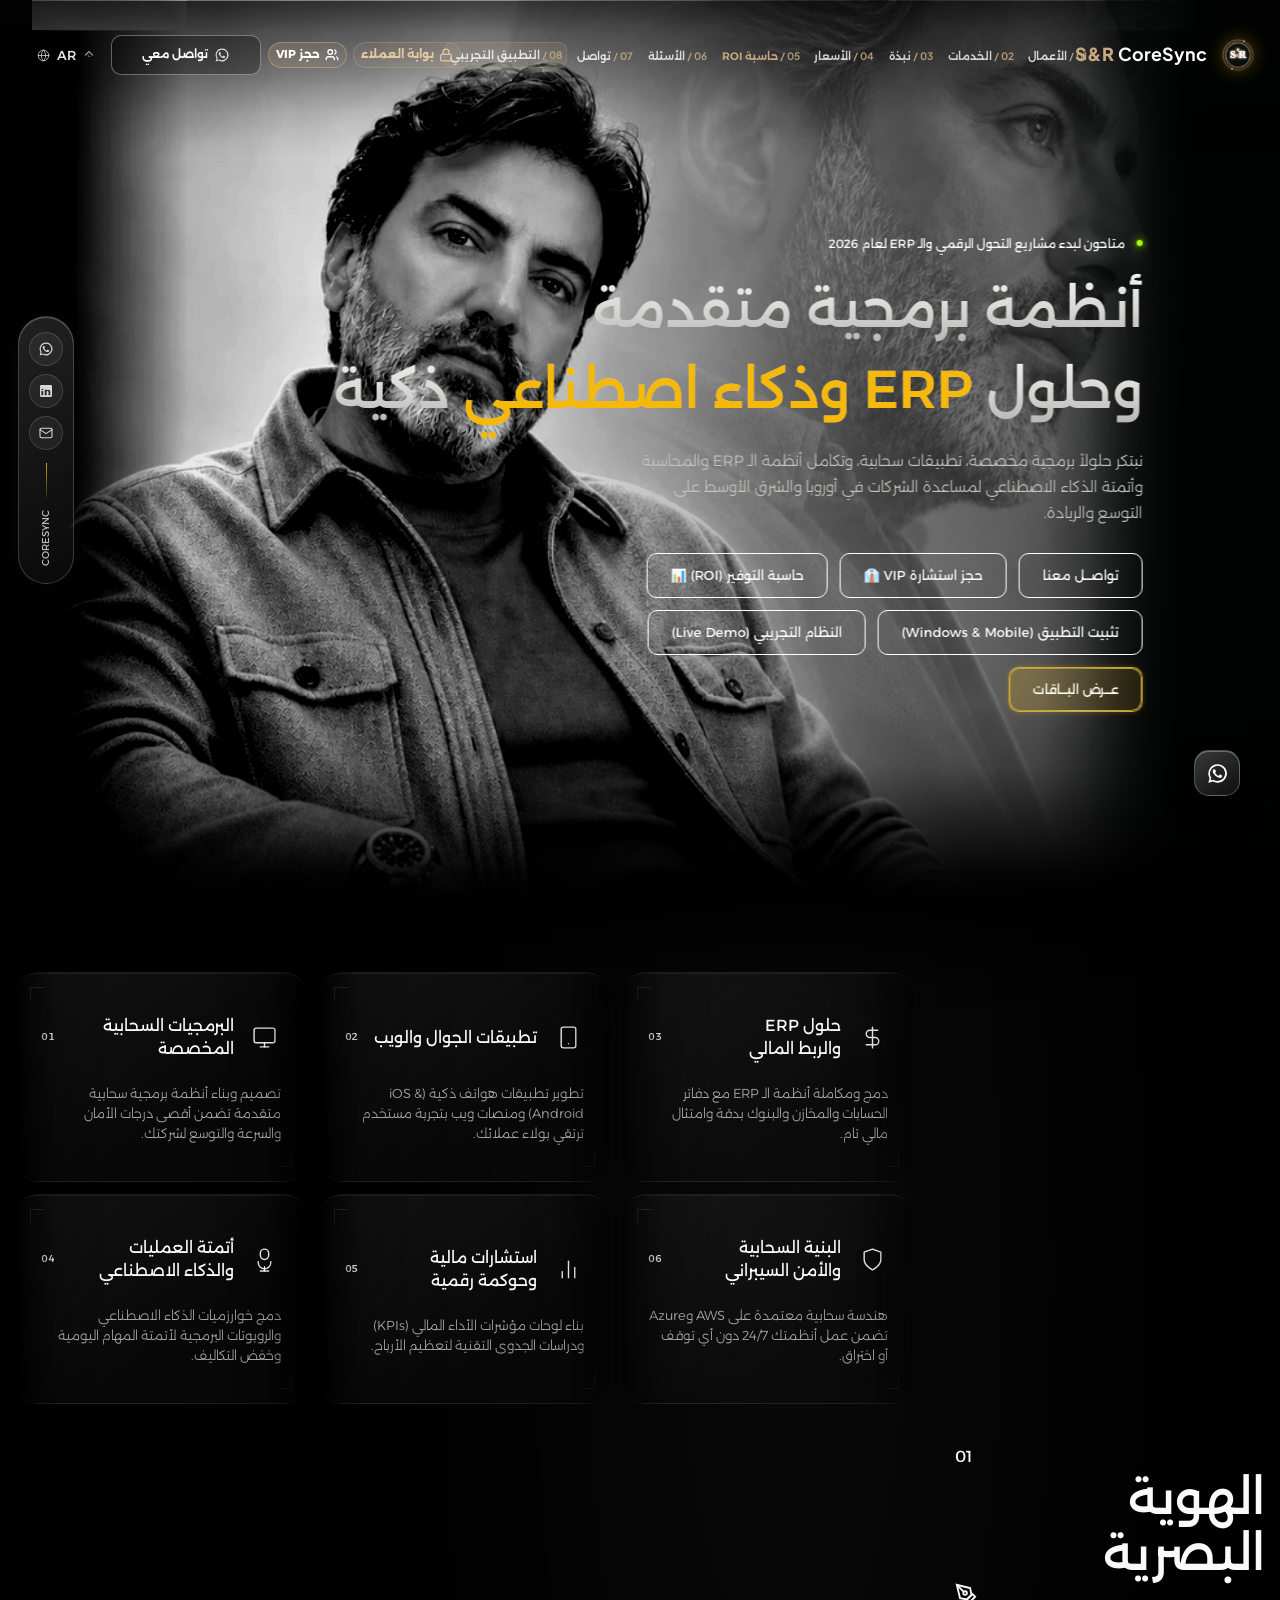
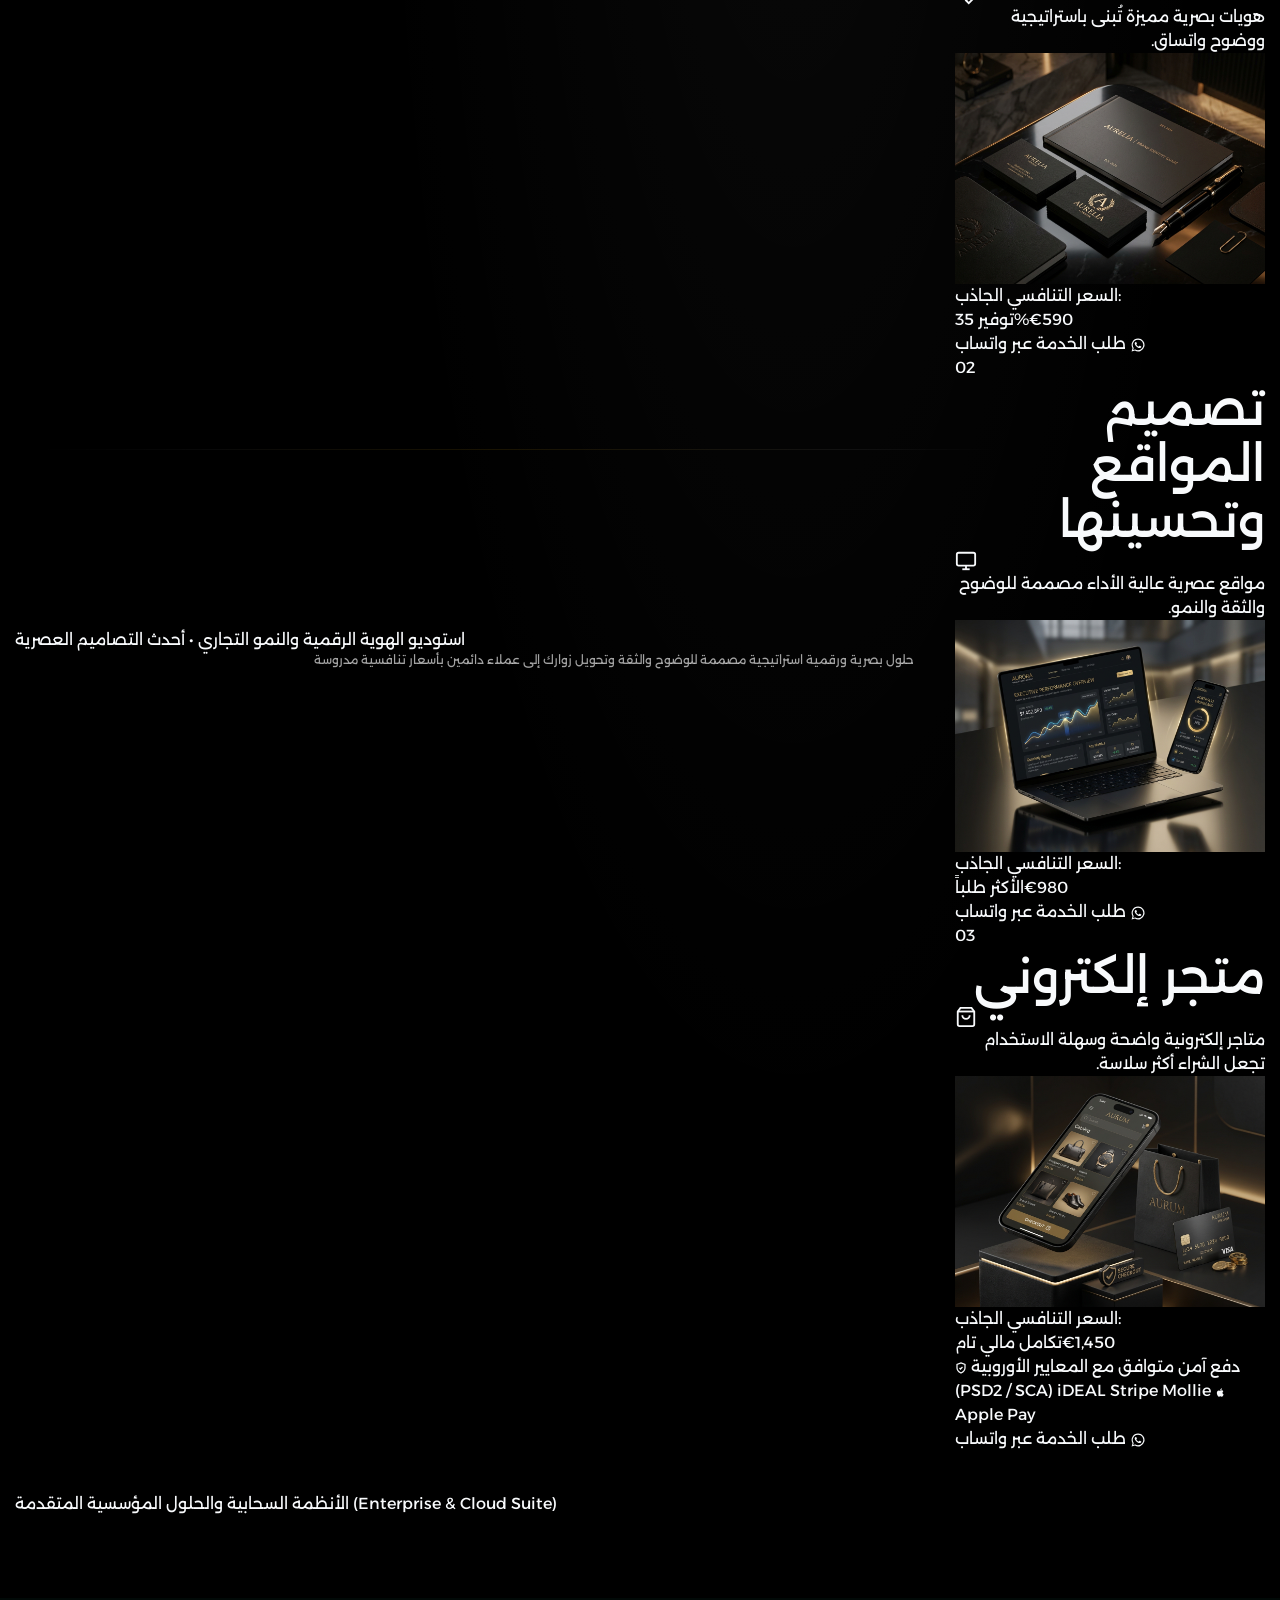
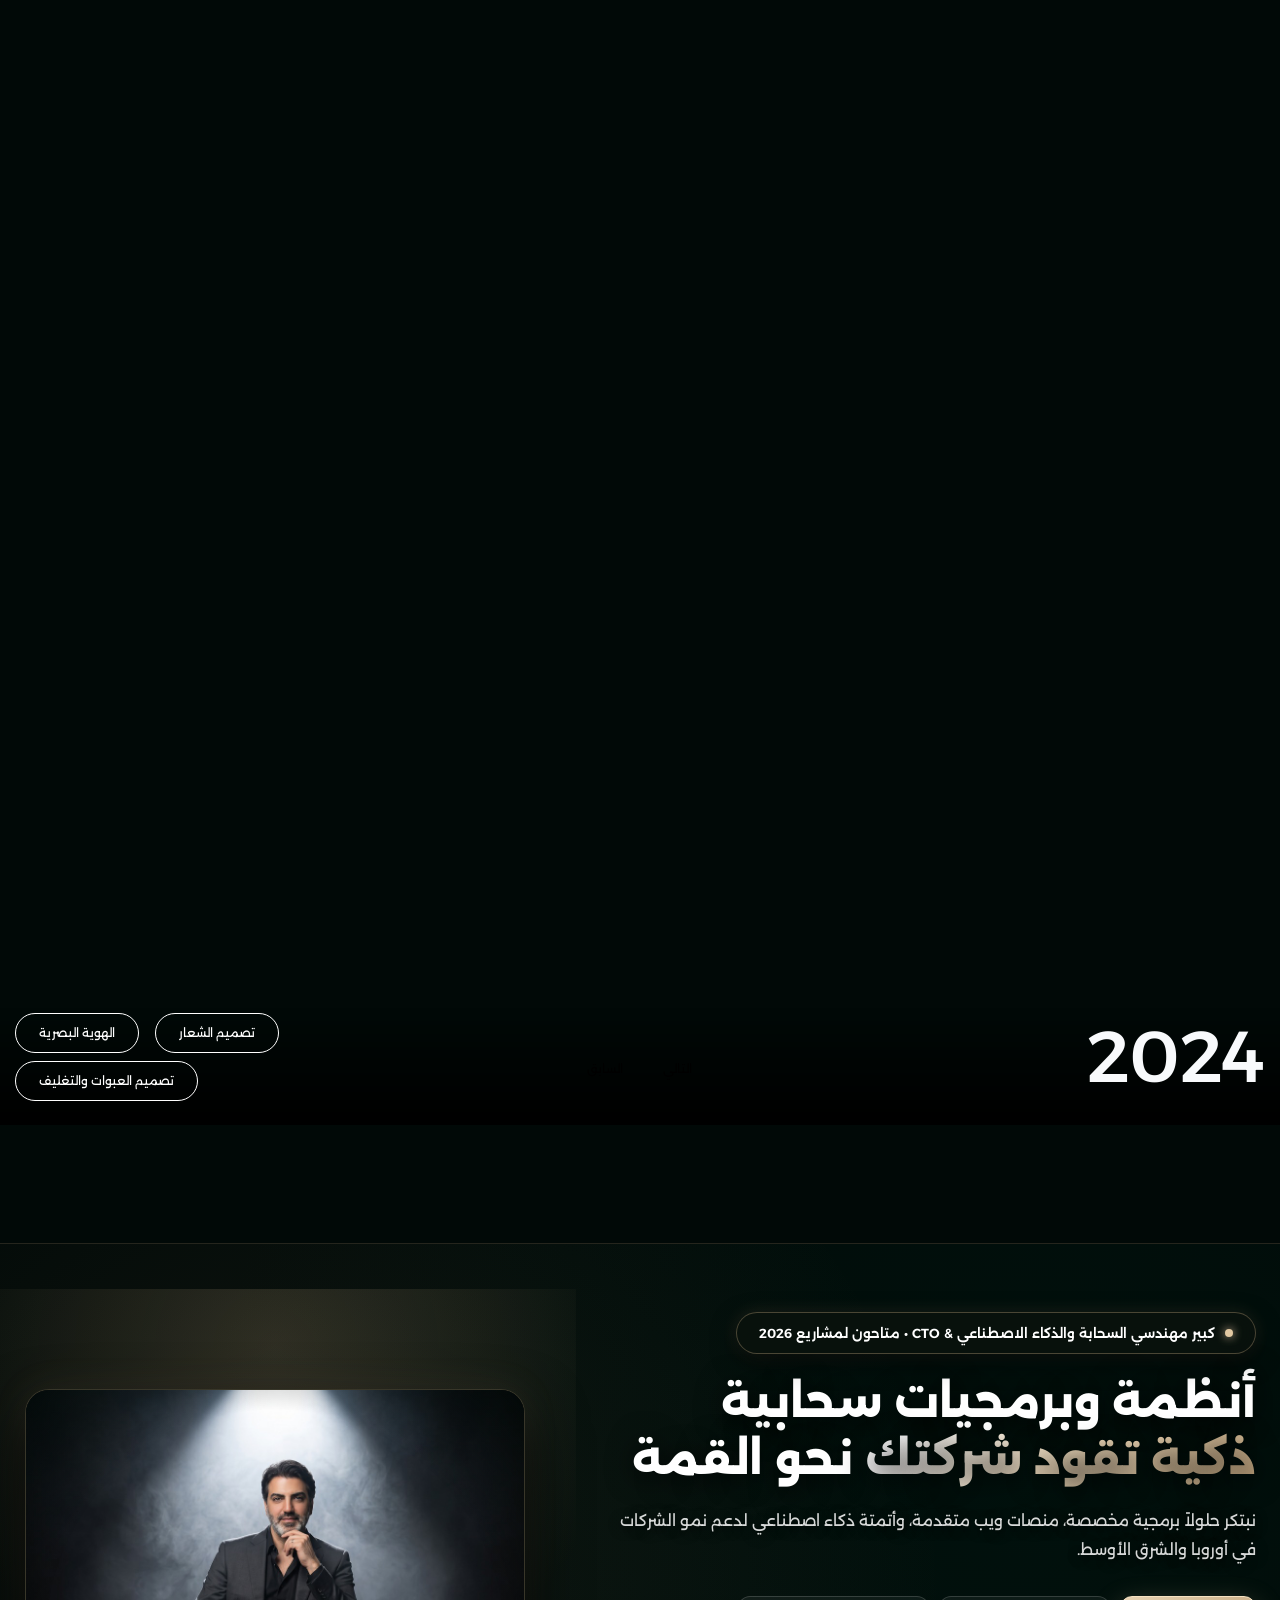
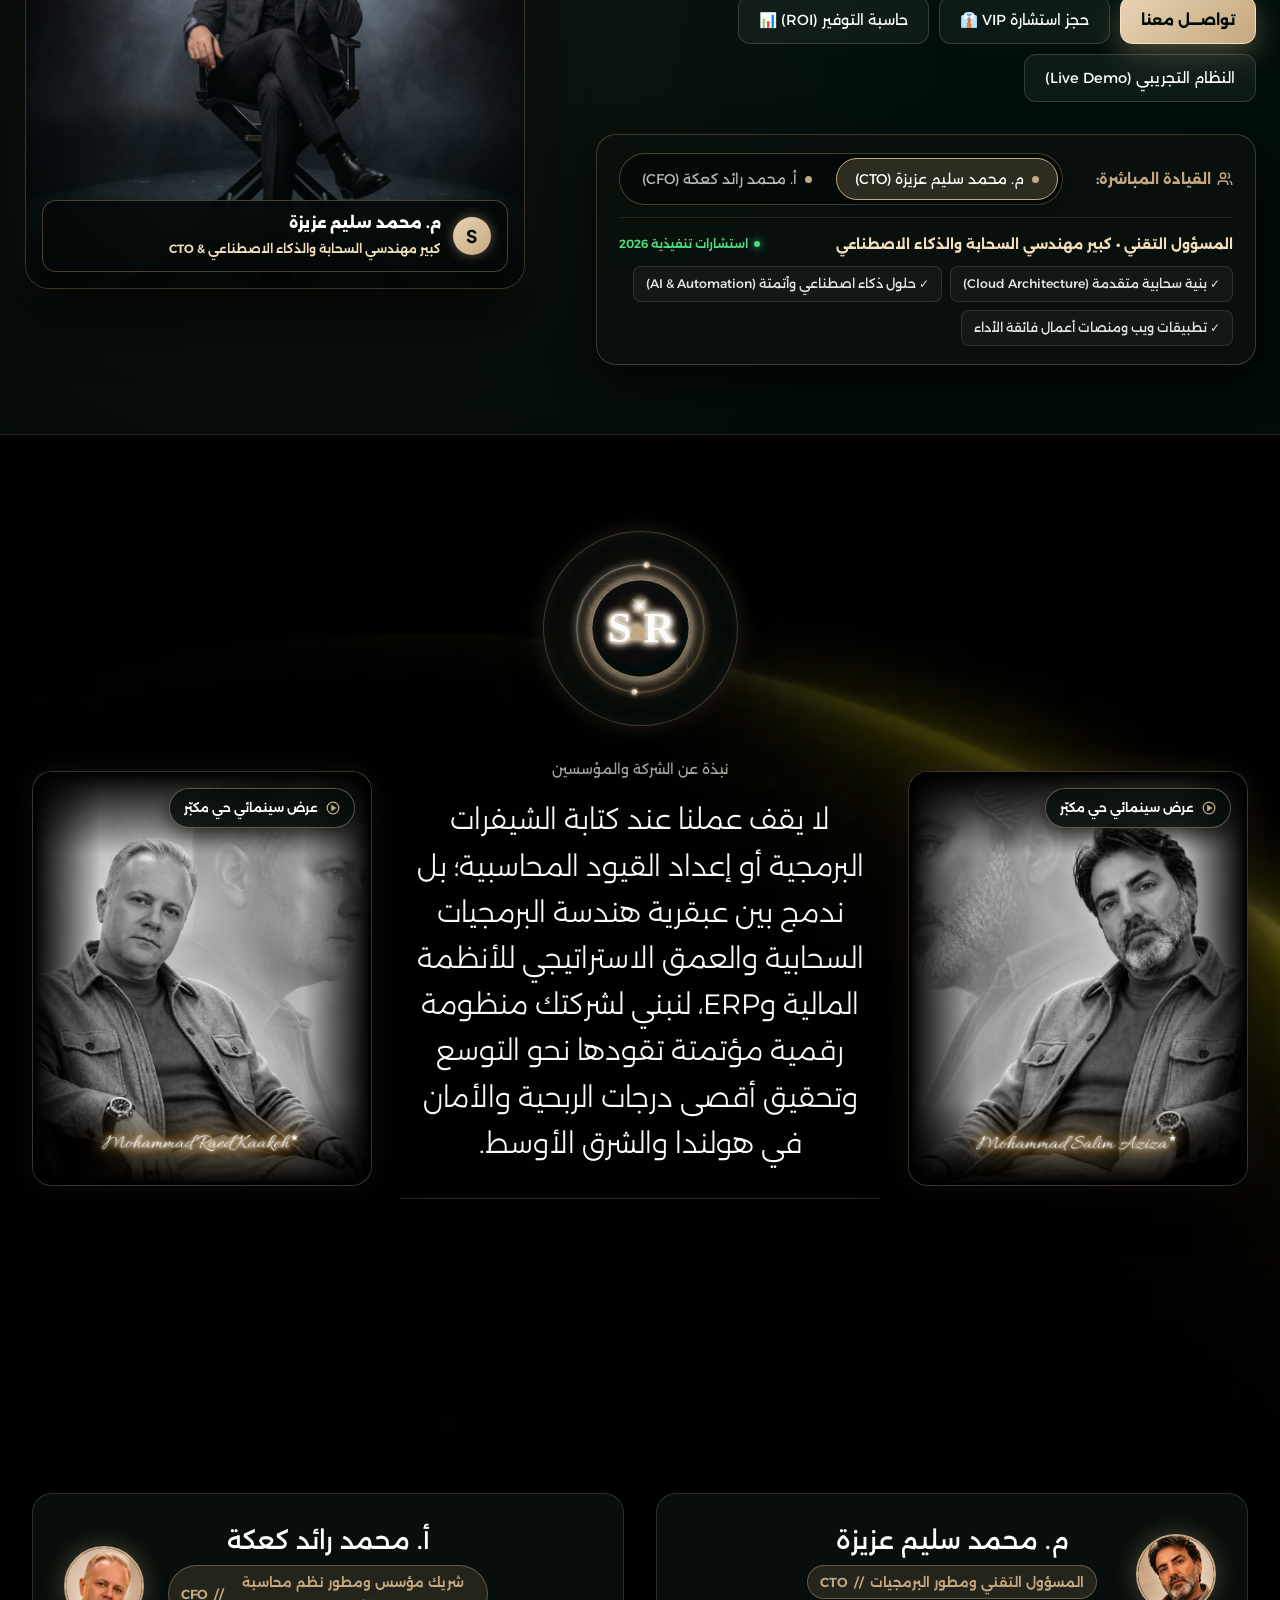
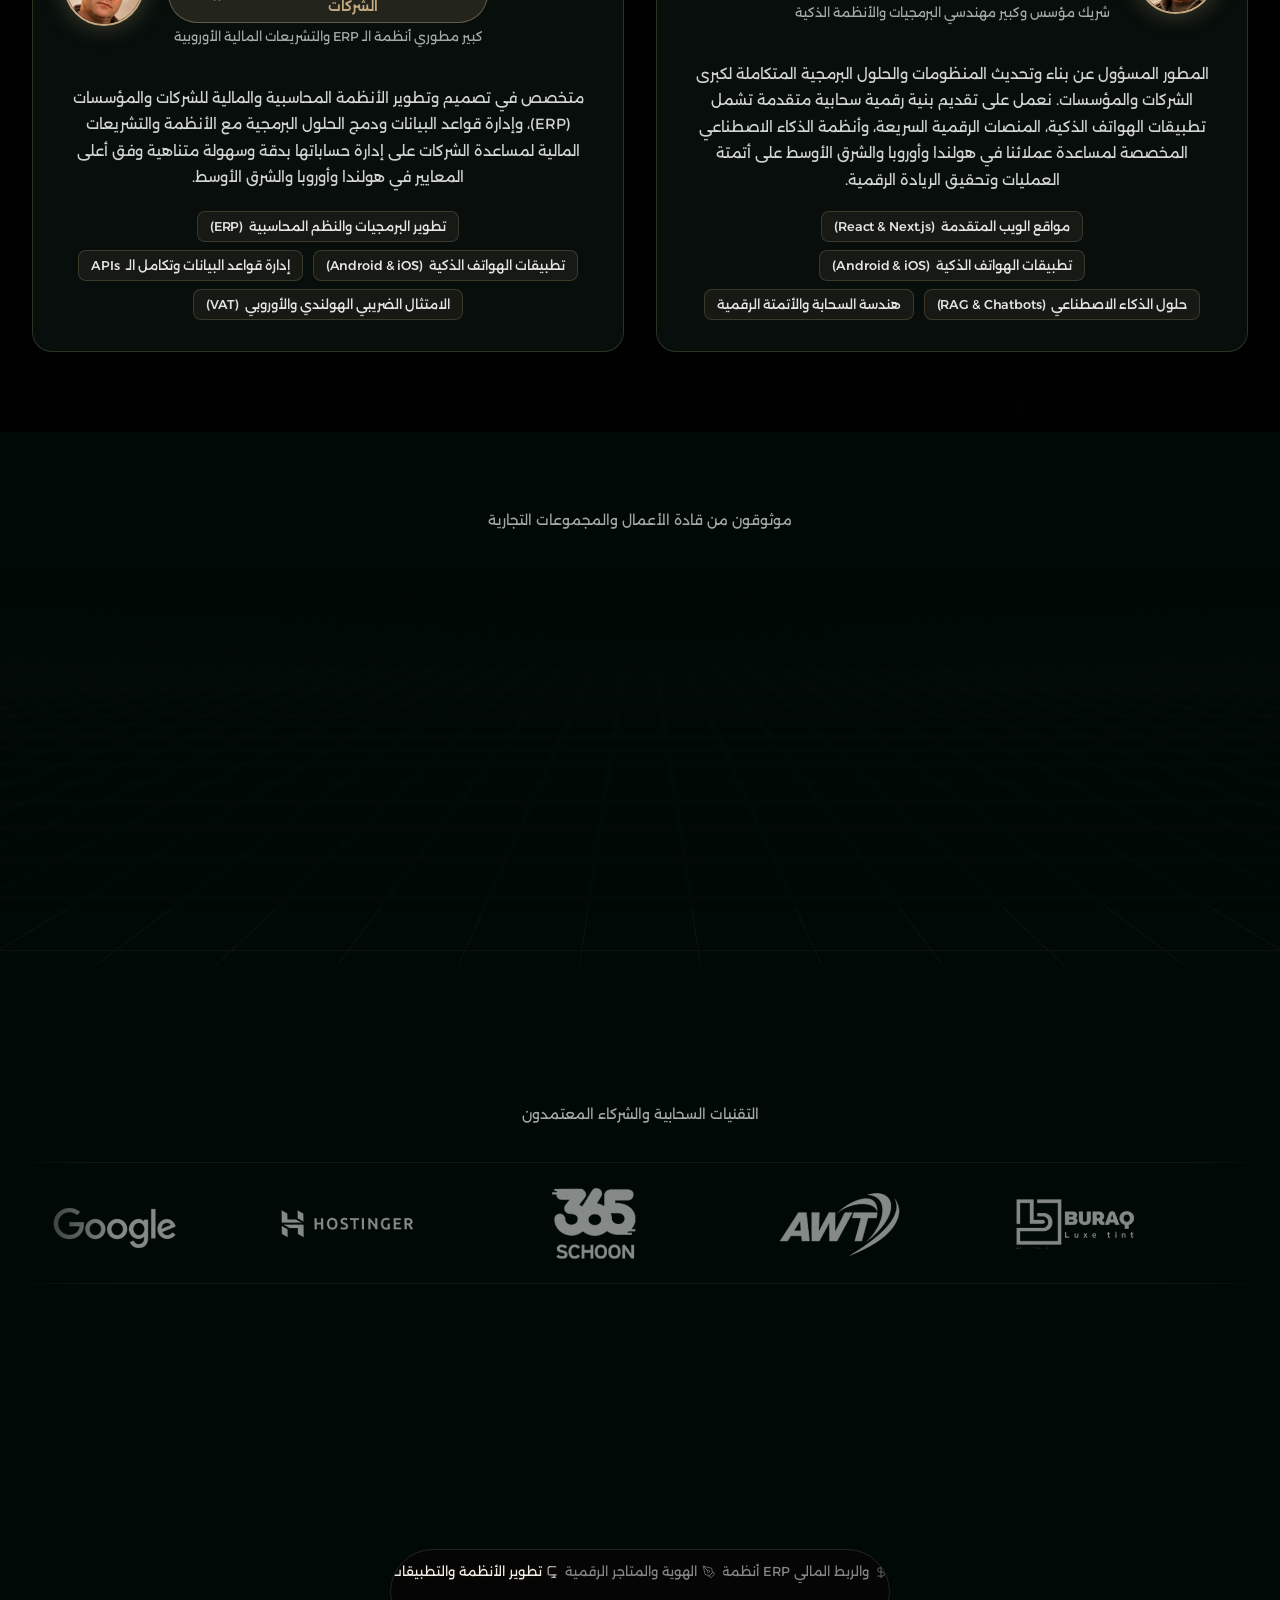
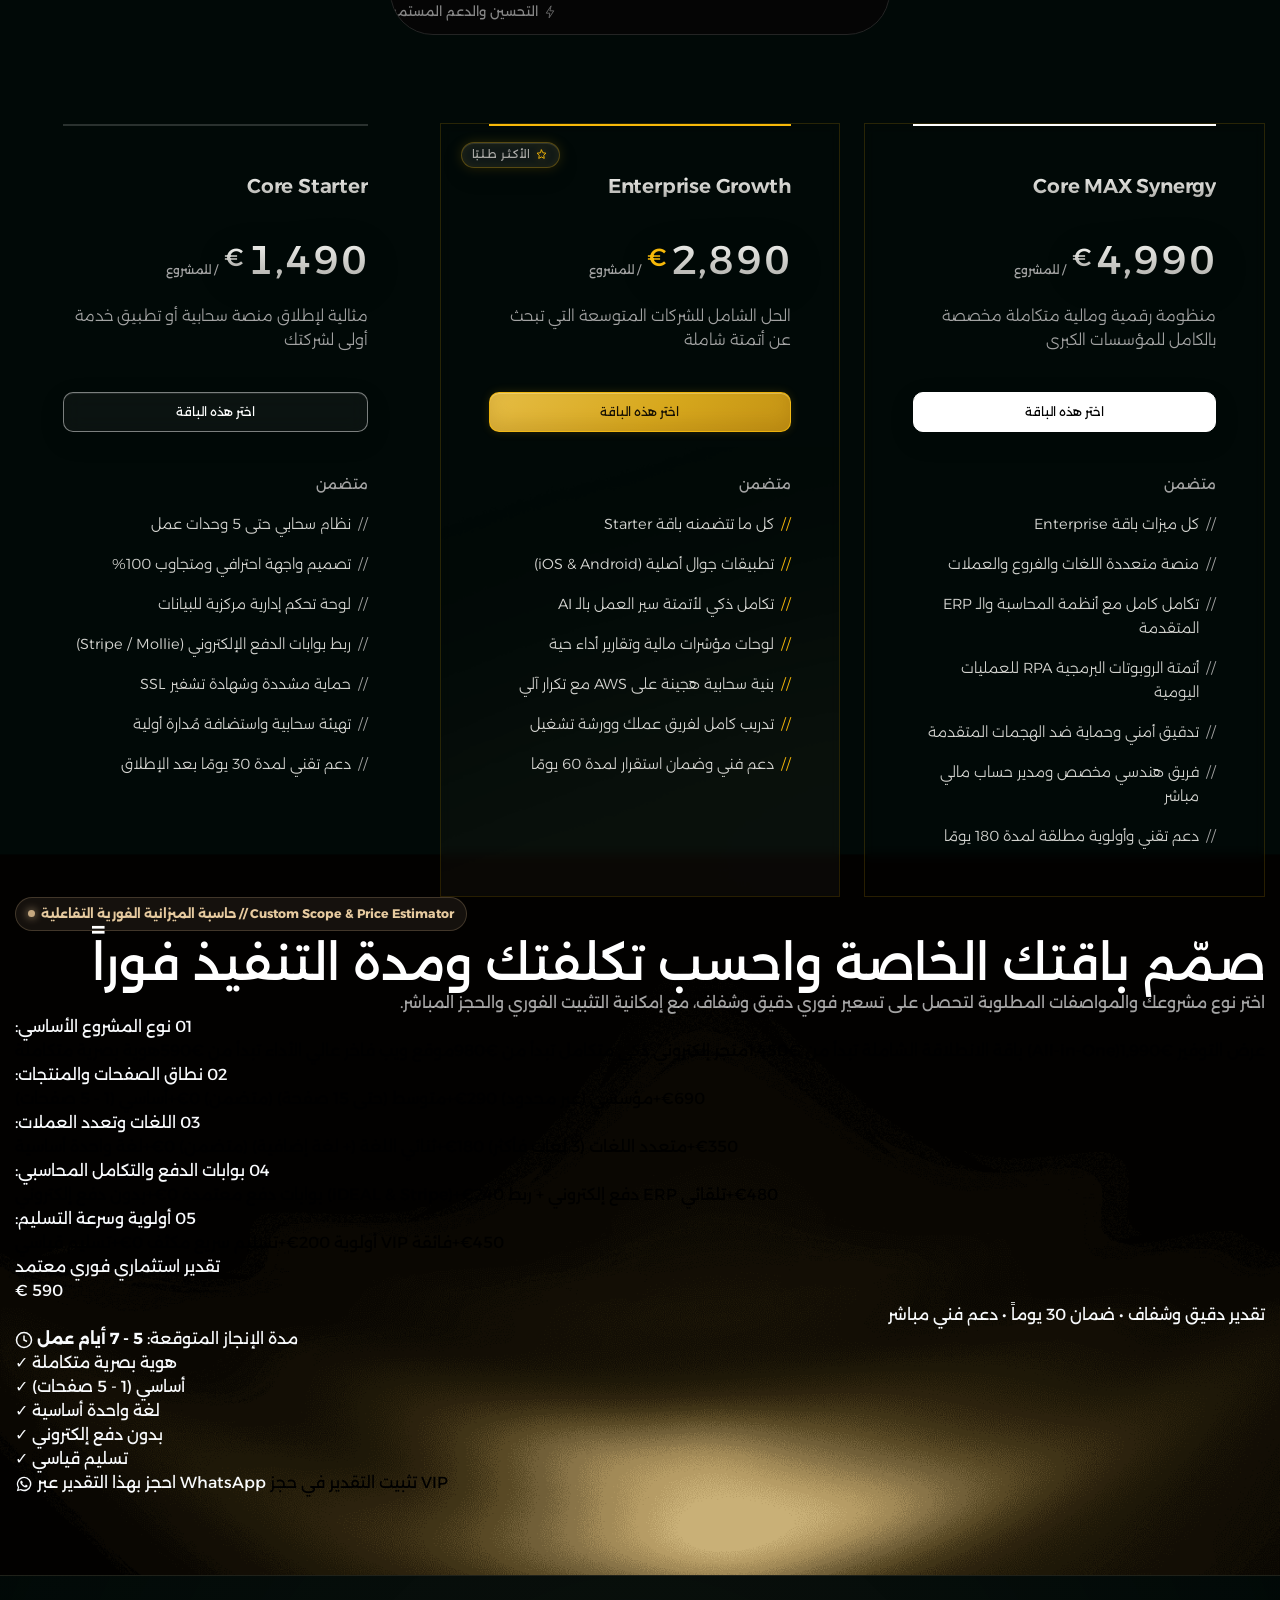
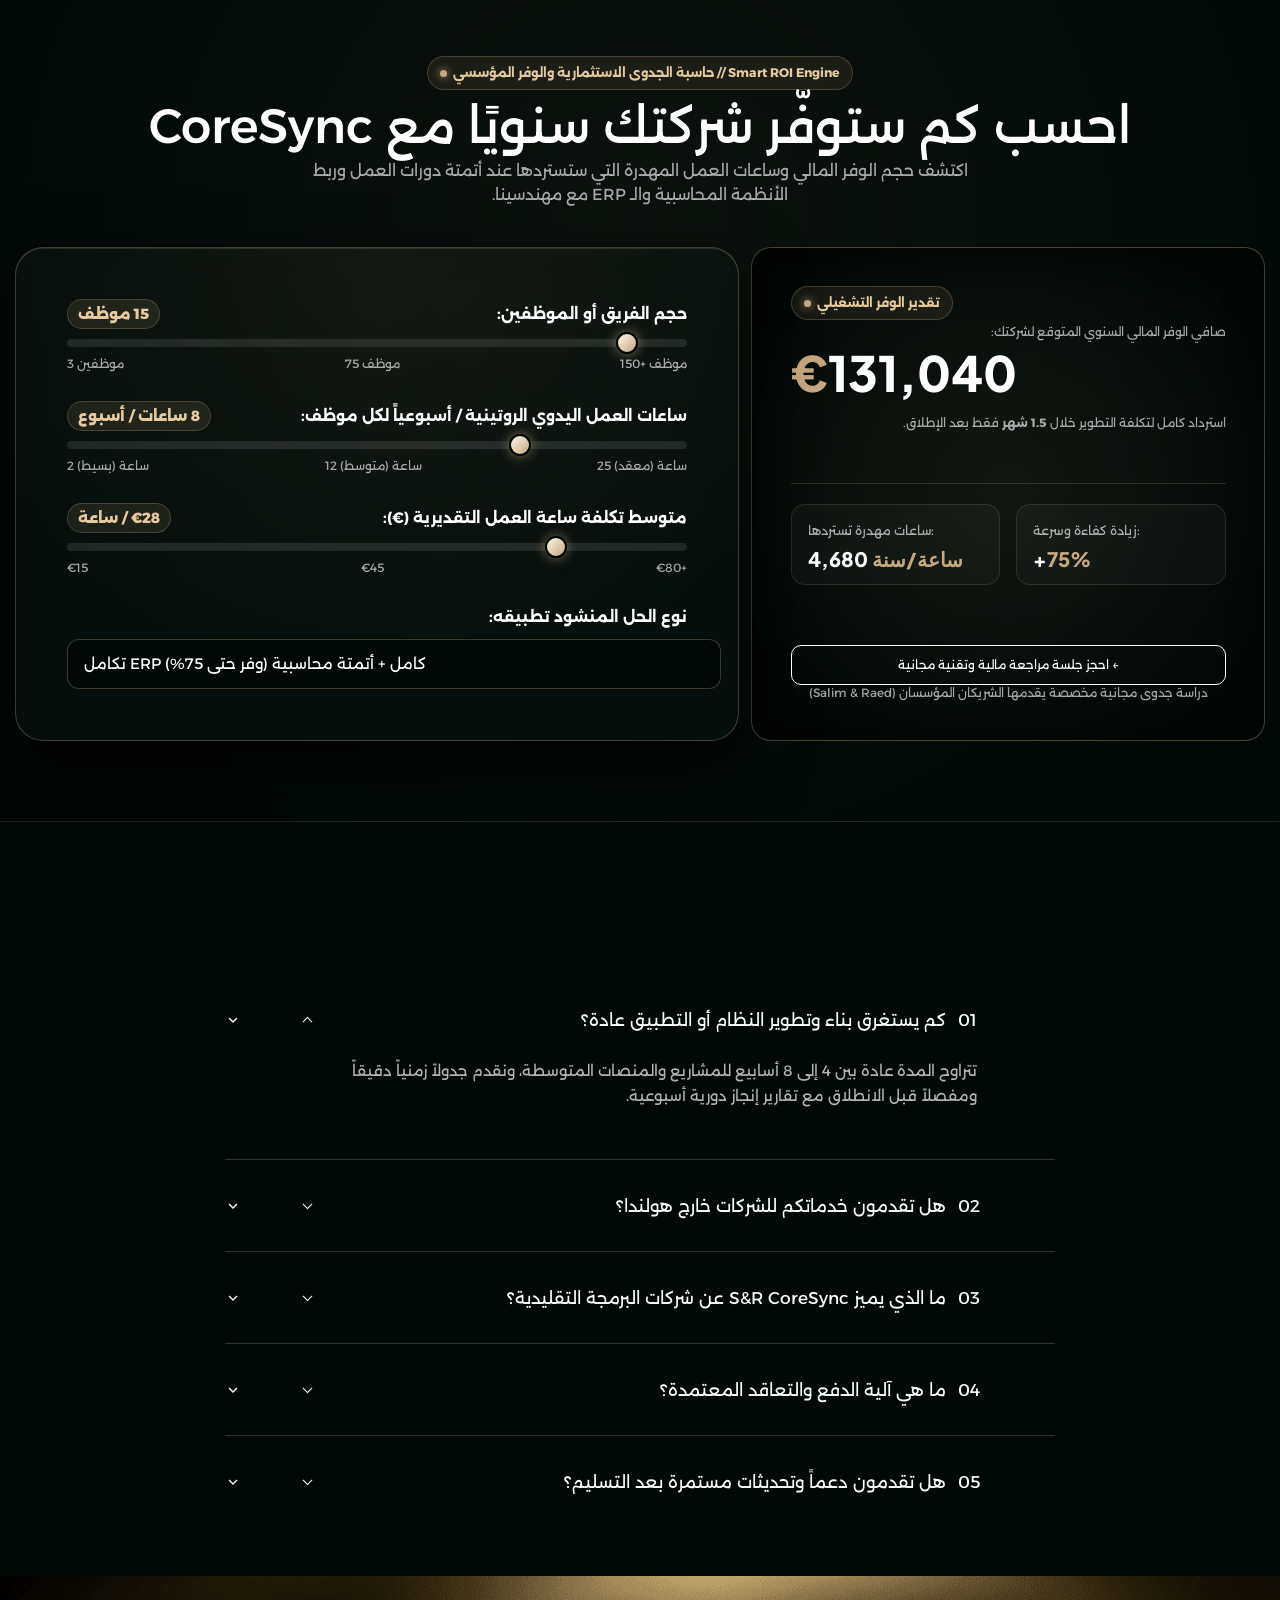
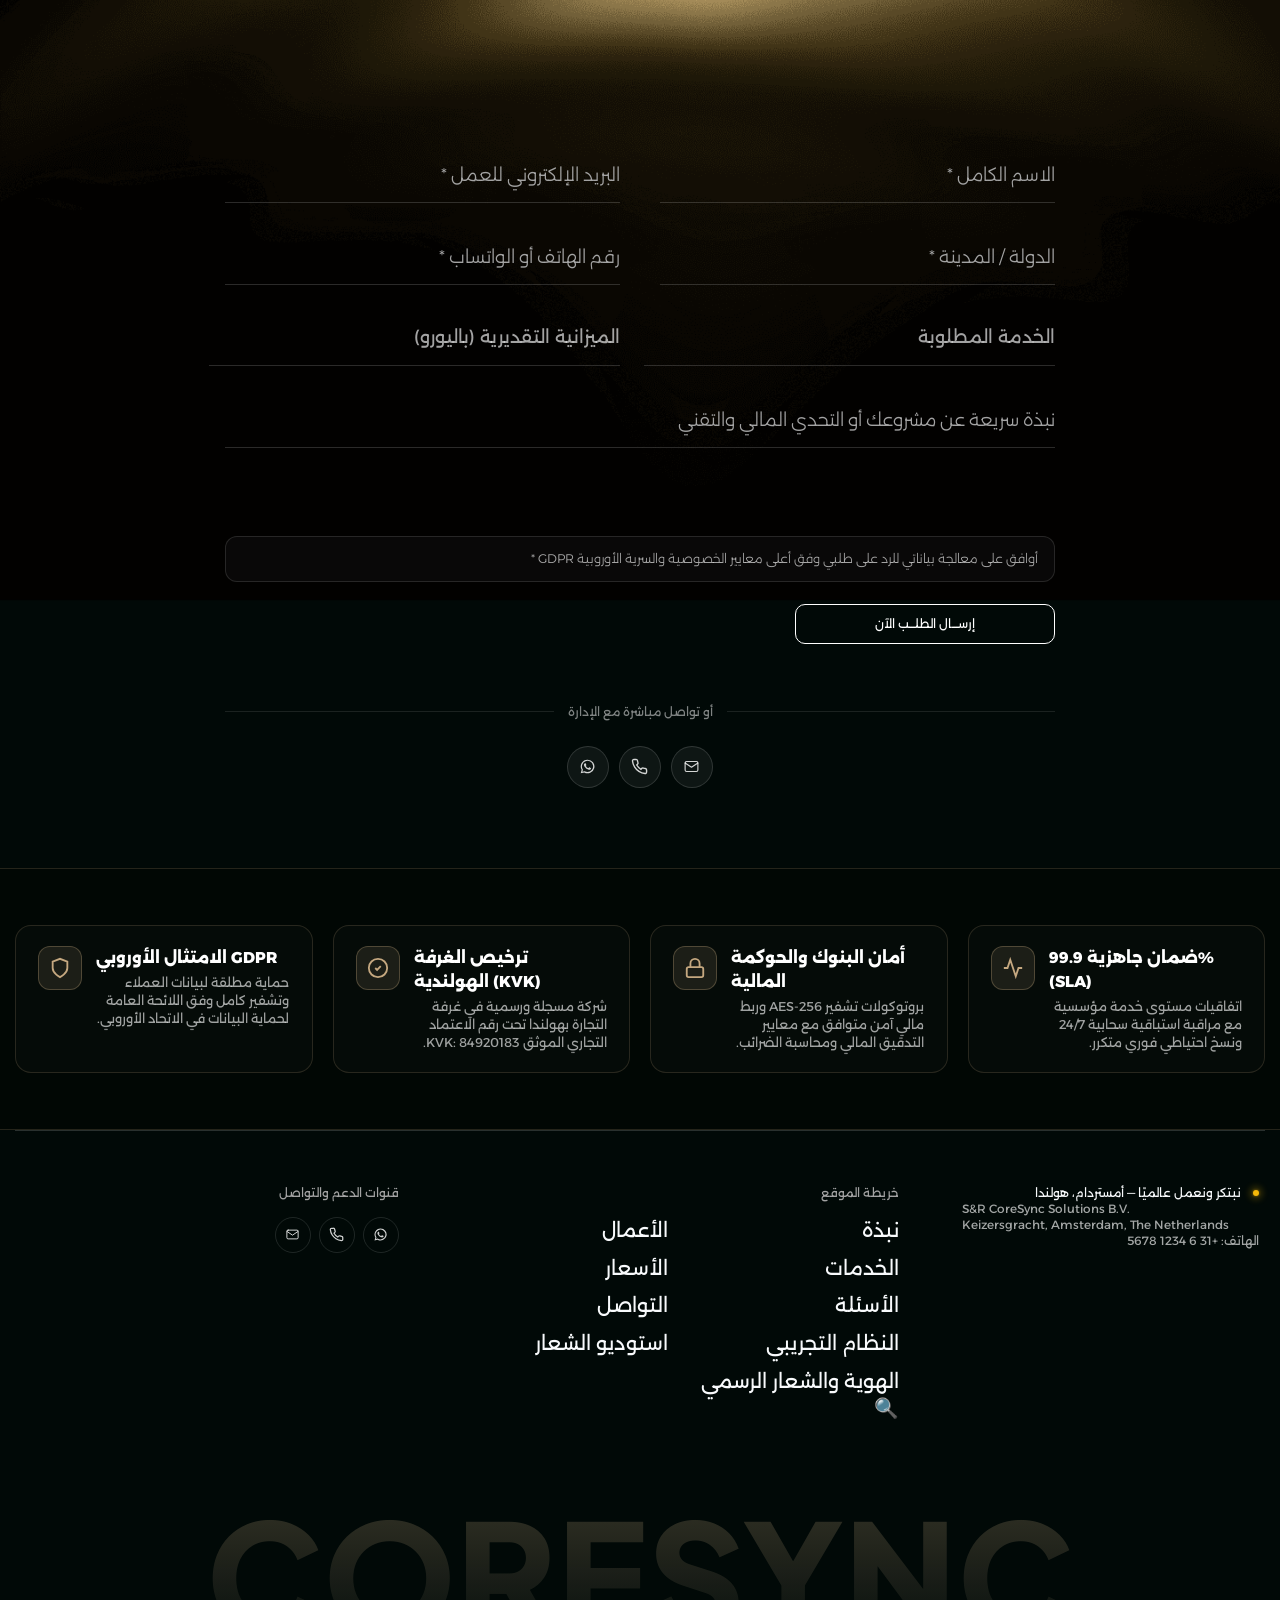
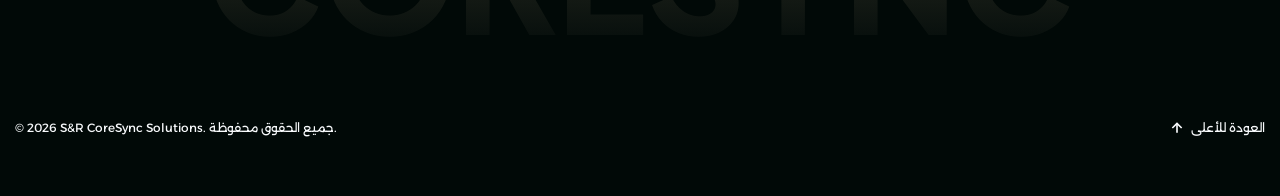
==== commit 4d972da8: "feat: add localized English and Dutch index pages and update main landing page" ====
--- a/index.html
+++ b/index.html
@@ -7130,6 +7130,8 @@
                     preview: null,
                     desc: "تصميم وتطوير متجر إلكتروني فاخر بتجربة شراء سلسة على الجوال، مع تكامل كامل لبوابات الدفع الأوروبية (iDEAL وStripe وMollie وApple Pay)، وإدارة مخزون لحظية، وفوترة ضريبية متوافقة مع المعايير الهولندية.",
                     quote: "ارتفع معدل إتمام الشراء بنسبة 38% في الأشهر الثلاثة الأولى بفضل الدفع السريع والتصميم الواضح.",
+                    kpiConversion: '+180%', kpiSpeed: '0.41s', kpiSales: '+3.8x',
+                    techs: ['Next.js 15', 'iDEAL & Stripe', 'Mollie', 'Apple Pay', 'PSD2 / SCA'],
                     gallery: [
                         "./assets/service-ecommerce-3d.jpg",
                         "./assets/service-website-3d.jpg",
@@ -7149,6 +7151,8 @@
                     preview: null,
                     desc: "بناء هوية بصرية راقية بالأسود والذهبي تشمل الشعار والنظام الطباعي ولوحة الألوان، مع دليل علامة تجارية شامل وتصاميم بطاقات العمل والقرطاسية والتغليف بالطباعة النافرة والرقائق الذهبية.",
                     quote: "هوية متسقة منحت العلامة حضوراً فاخراً منذ اللحظة الأولى.",
+                    kpiConversion: '+142%', kpiSpeed: '—', kpiSales: '+2.5x ثقة',
+                    techs: ['Adobe Illustrator', 'Brand Guidelines', 'Foil Print', 'Motion Identity'],
                     gallery: [
                         "./assets/service-identity-3d.jpg",
                         "./assets/service-ecommerce-3d.jpg",
@@ -7168,6 +7172,8 @@
                     preview: null,
                     desc: "تصميم موقع مؤسسي متجاوب بالكامل مع لوحة عملاء تعرض المؤشرات المالية لحظياً، وتحسين تقني رفع تقييم الأداء إلى 98/100 مع تهيئة شاملة لمحركات البحث.",
                     quote: "موقع يبعث على الثقة ويحوّل الزوار إلى عملاء بمعدل تحويل تضاعف مرتين.",
+                    kpiConversion: '+210%', kpiSpeed: '0.32s', kpiSales: '+2.1x',
+                    techs: ['Next.js 15', 'Vercel Edge', 'SEO 98/100', 'Live Dashboard'],
                     gallery: [
                         "./assets/service-website-3d.jpg",
                         "./assets/service-identity-3d.jpg",
@@ -7367,6 +7373,112 @@
                 const expandText = document.getElementById('projectModalExpandText');
                 if (expandText) expandText.textContent = 'عرض أوسع';
             }
+        }
+
+        // طلب مشروع مماثل - فتح نافذة حجز أو التمرير لقسم الاتصال
+        function orderSimilarProject() {
+            closeProjectModal();
+            setTimeout(() => {
+                const vipModal = document.getElementById('executiveBookingModal');
+                if (vipModal) {
+                    vipModal.style.display = 'flex';
+                    document.body.style.overflow = 'hidden';
+                } else {
+                    const contact = document.getElementById('contact');
+                    if (contact) contact.scrollIntoView({ behavior: 'smooth' });
+                }
+            }, 350);
+        }
+
+        // ========================================================
+        // حاسبة الميزانية التفاعلية - منطق JS الكامل
+        // ========================================================
+        const _estimatorState = {
+            type: { val: 'identity', price: 590, days: '5 - 7 أيام عمل', title: 'هوية بصرية متكاملة' },
+            pages: { val: 'basic',    price: 0,   title: 'أساسي (1 - 5 صفحات)' },
+            lang:  { val: 'single',   price: 0,   title: 'لغة واحدة أساسية' },
+            pay:   { val: 'none',     price: 0,   title: 'بدون دفع إلكتروني' },
+            speed: { val: 'standard', price: 0,   title: 'تسليم قياسي' }
+        };
+
+        function updateEstimatorOption(btn) {
+            const group = btn.dataset.group;
+            if (!group || !_estimatorState[group]) return;
+
+            // إلغاء تفعيل الأزرار الأخرى في نفس المجموعة
+            const siblings = btn.closest('.estimator-options').querySelectorAll('.estimator-option');
+            siblings.forEach(b => b.classList.remove('active'));
+            btn.classList.add('active');
+
+            // تحديث الحالة
+            _estimatorState[group].val   = btn.dataset.val;
+            _estimatorState[group].price = parseInt(btn.dataset.price) || 0;
+            _estimatorState[group].title = btn.dataset.title || btn.querySelector('.option-title')?.textContent || '';
+            if (btn.dataset.days) _estimatorState[group].days = btn.dataset.days;
+
+            _recalcEstimator();
+        }
+
+        function _recalcEstimator() {
+            const total = Object.values(_estimatorState).reduce((sum, g) => sum + (g.price || 0), 0);
+            const timeline = _estimatorState.type.days || '5 - 7 أيام عمل';
+
+            // تحديث السعر مع تأثير انتقالي
+            const amountEl = document.getElementById('estimatorTotalAmount');
+            if (amountEl) {
+                amountEl.style.opacity = '0.4';
+                amountEl.style.transform = 'scale(0.95)';
+                setTimeout(() => {
+                    amountEl.textContent = total.toLocaleString('en');
+                    amountEl.style.opacity = '1';
+                    amountEl.style.transform = 'scale(1)';
+                }, 180);
+            }
+
+            // تحديث المدة
+            const tlEl = document.getElementById('estimatorTimelineText');
+            if (tlEl) tlEl.textContent = timeline;
+
+            // تحديث المواصفات
+            const map = { type: 'summarySpecType', pages: 'summarySpecPages', lang: 'summarySpecLang', pay: 'summarySpecPay', speed: 'summarySpecSpeed' };
+            Object.entries(map).forEach(([key, id]) => {
+                const el = document.getElementById(id);
+                if (el) el.textContent = _estimatorState[key].title;
+            });
+        }
+
+        function bookEstimatorViaWhatsApp() {
+            const total = Object.values(_estimatorState).reduce((sum, g) => sum + (g.price || 0), 0);
+            const lines = [
+                `*طلب تقدير مشروع جديد – S&R CoreSync*`,
+                `📦 *النوع:* ${_estimatorState.type.title}`,
+                `📄 *النطاق:* ${_estimatorState.pages.title}`,
+                `🌐 *اللغات:* ${_estimatorState.lang.title}`,
+                `💳 *الدفع:* ${_estimatorState.pay.title}`,
+                `⚡ *التسليم:* ${_estimatorState.speed.title}`,
+                `💰 *التقدير الإجمالي: €${total.toLocaleString('en')}*`,
+                `⏱ *المدة المتوقعة: ${_estimatorState.type.days}*`
+            ].join('%0A');
+            window.open(`https://wa.me/31687764998?text=${encodeURIComponent(lines.replace(/%0A/g, '\n'))}`, '_blank');
+        }
+
+        function transferEstimatorToVipBooking() {
+            const vipModal = document.getElementById('executiveBookingModal');
+            if (!vipModal) return;
+            // تحديد نوع الاستشارة كـ creative وإظهار حقل الباقة
+            const sessionTypeEl = document.getElementById('bookingSessionType');
+            if (sessionTypeEl) {
+                sessionTypeEl.value = 'creative';
+                if (typeof togglePackageField === 'function') togglePackageField(sessionTypeEl);
+            }
+            // ملء حقل الملاحظات بالتقدير المختار
+            const notesEl = document.getElementById('bookingNotes') || document.getElementById('executiveNotes');
+            if (notesEl) {
+                const total = Object.values(_estimatorState).reduce((sum, g) => sum + (g.price || 0), 0);
+                notesEl.value = `تقدير الحاسبة التفاعلية:\n- النوع: ${_estimatorState.type.title}\n- النطاق: ${_estimatorState.pages.title}\n- اللغات: ${_estimatorState.lang.title}\n- الدفع: ${_estimatorState.pay.title}\n- التسليم: ${_estimatorState.speed.title}\n- إجمالي التقدير: €${total.toLocaleString('en')}`;
+            }
+            vipModal.style.display = 'flex';
+            document.body.style.overflow = 'hidden';
         }
 
         // تبديل وضع العرض الأوسع (Wide View)
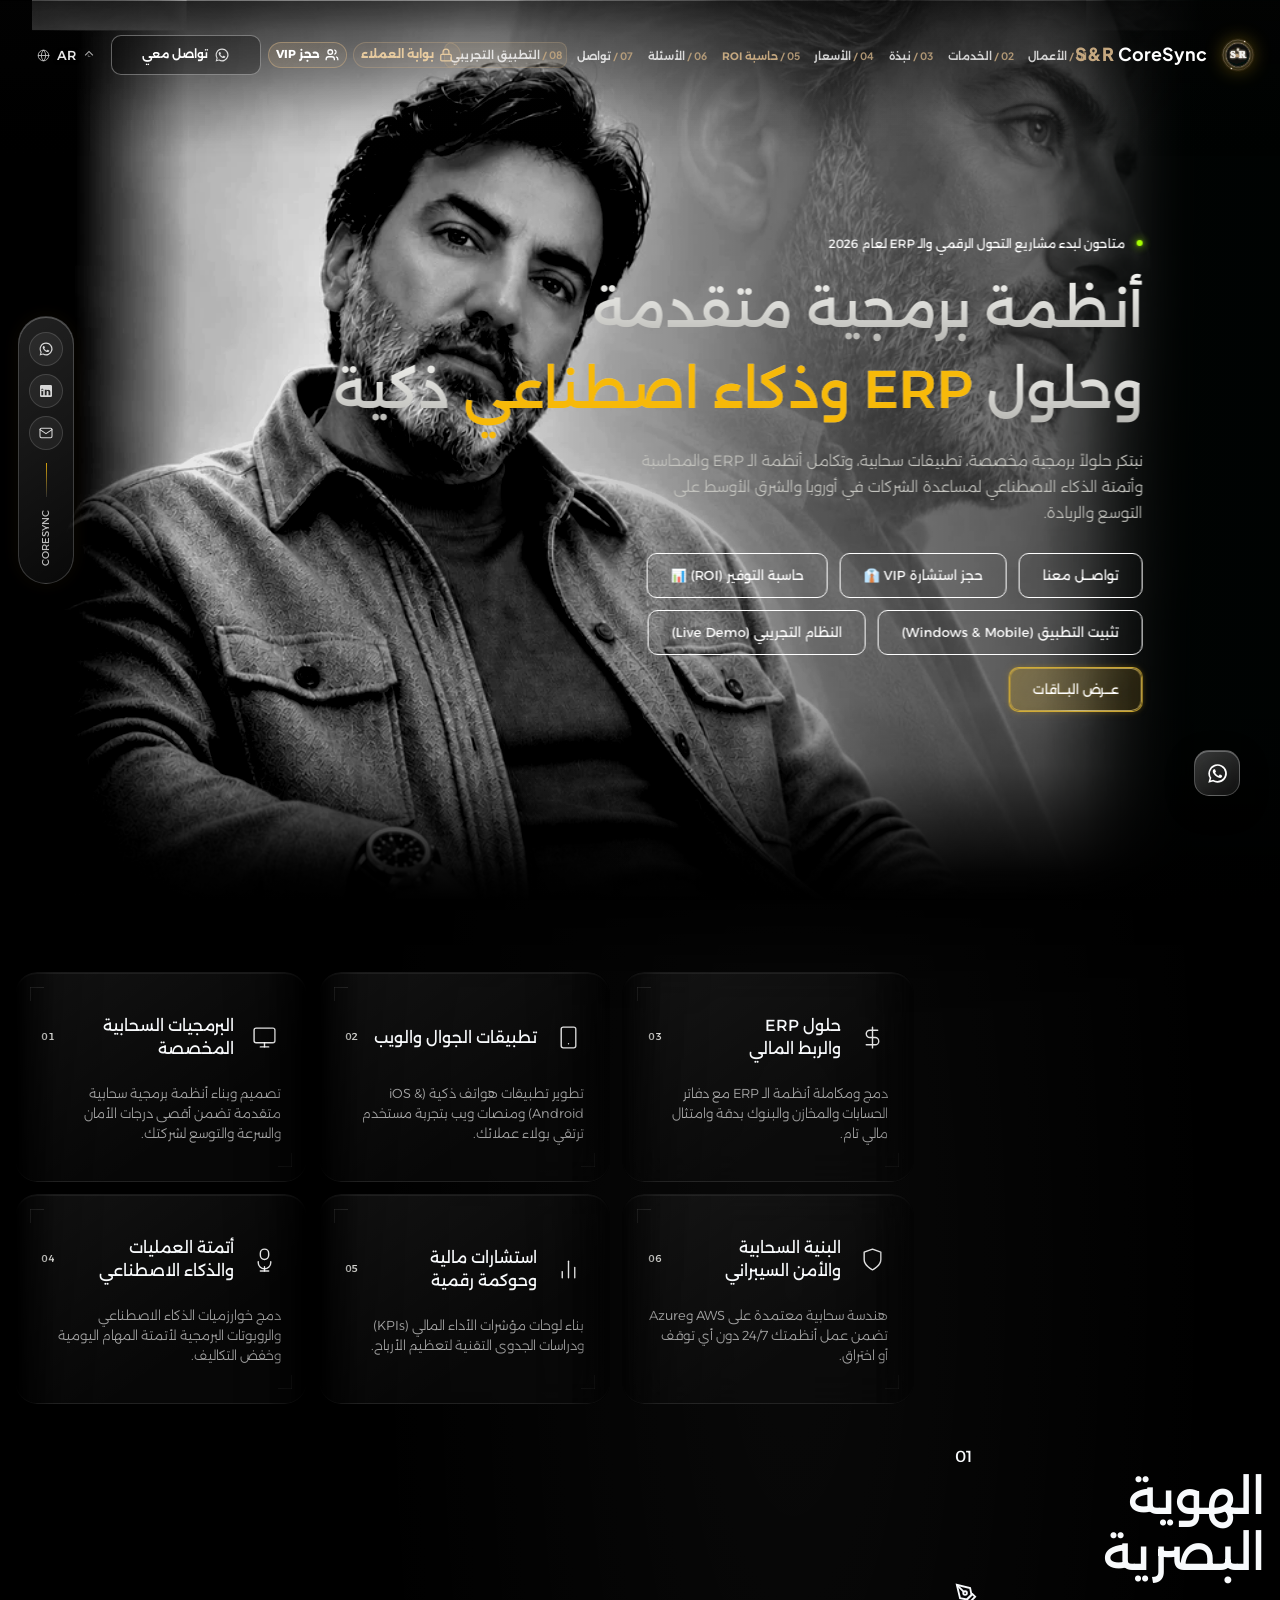
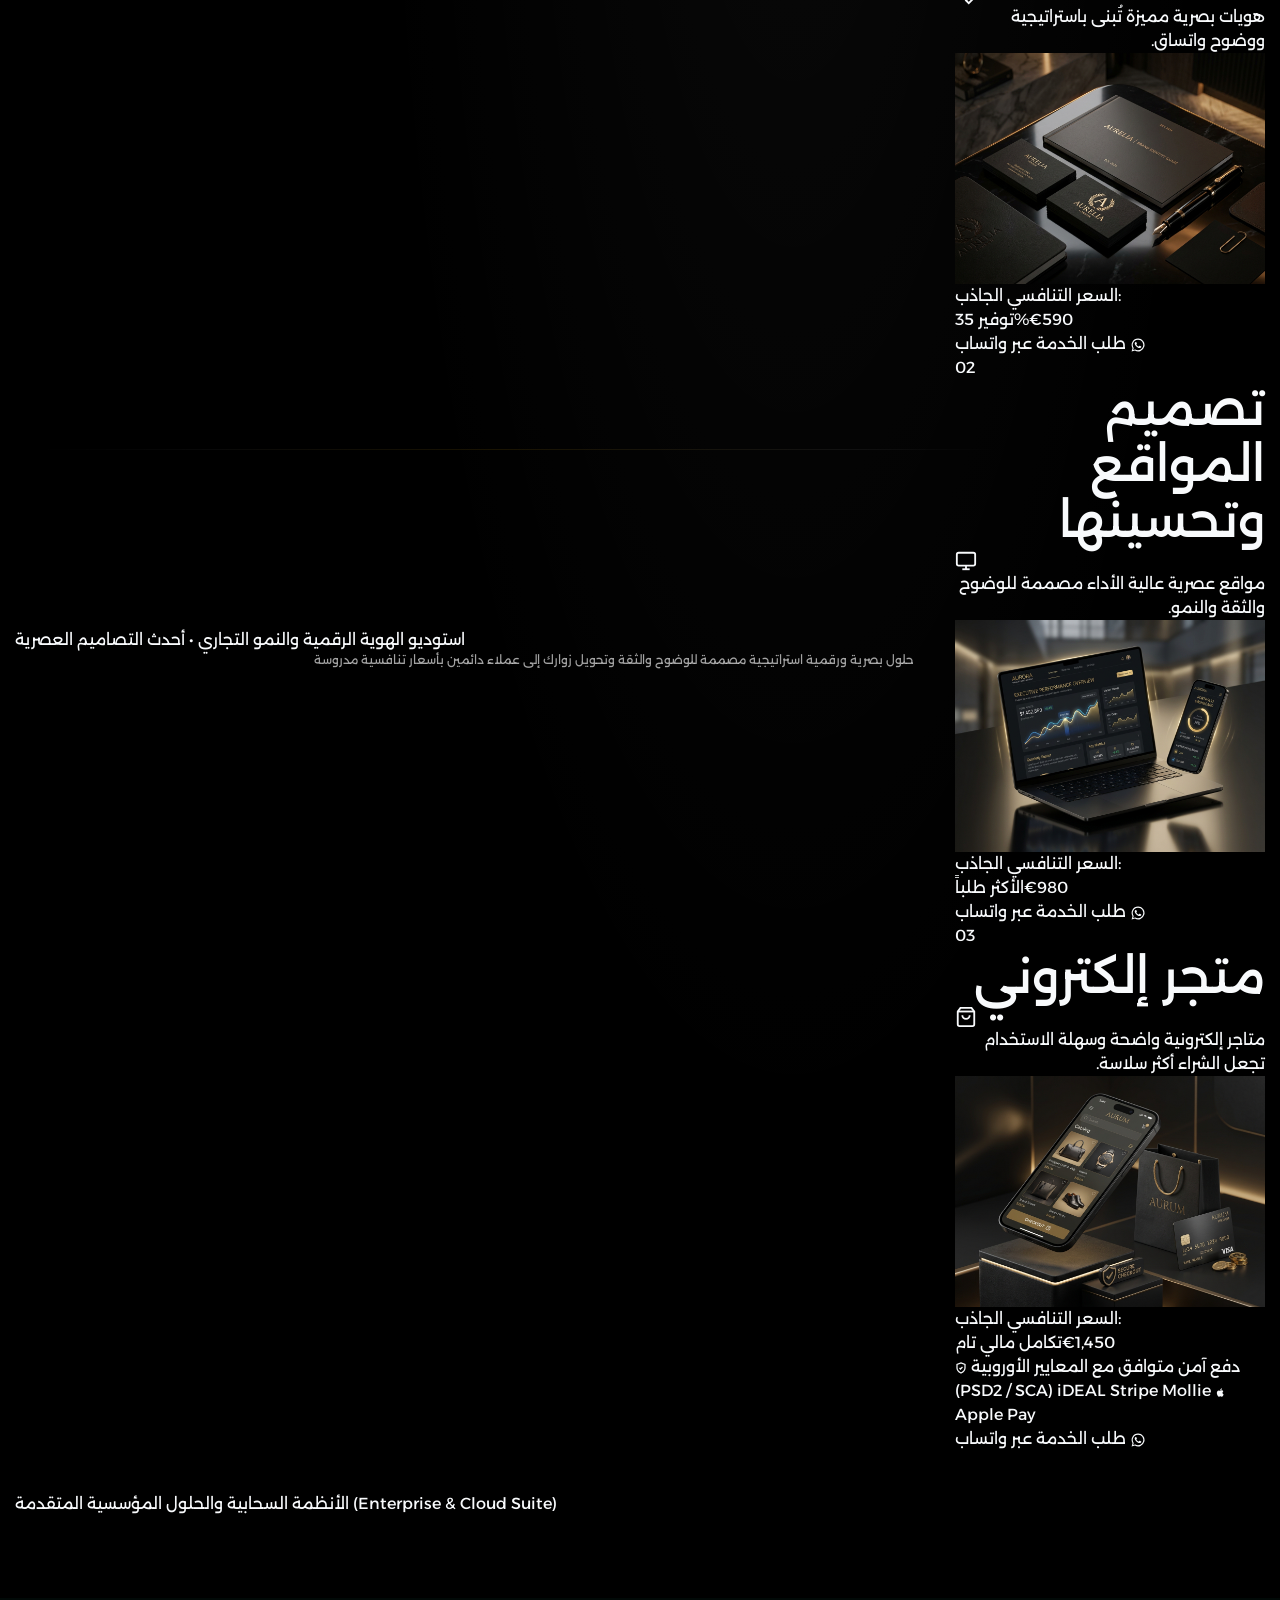
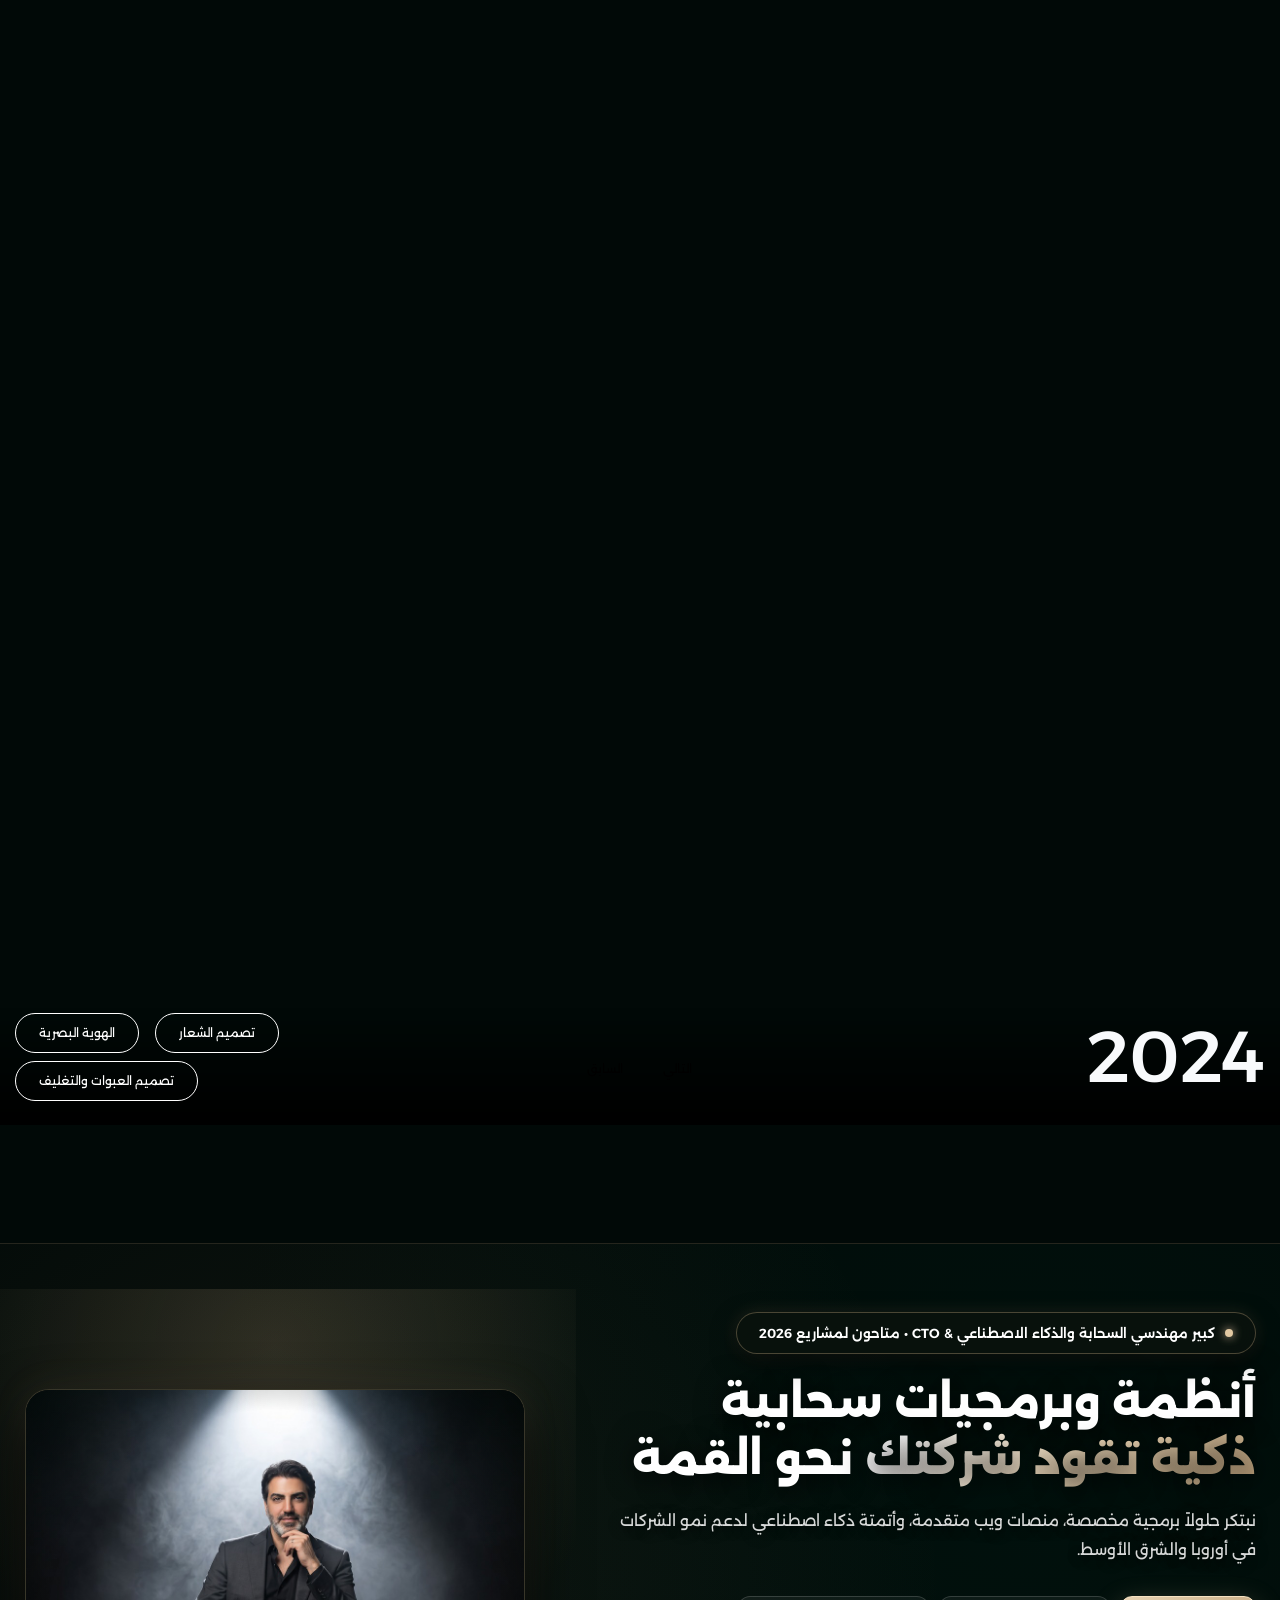
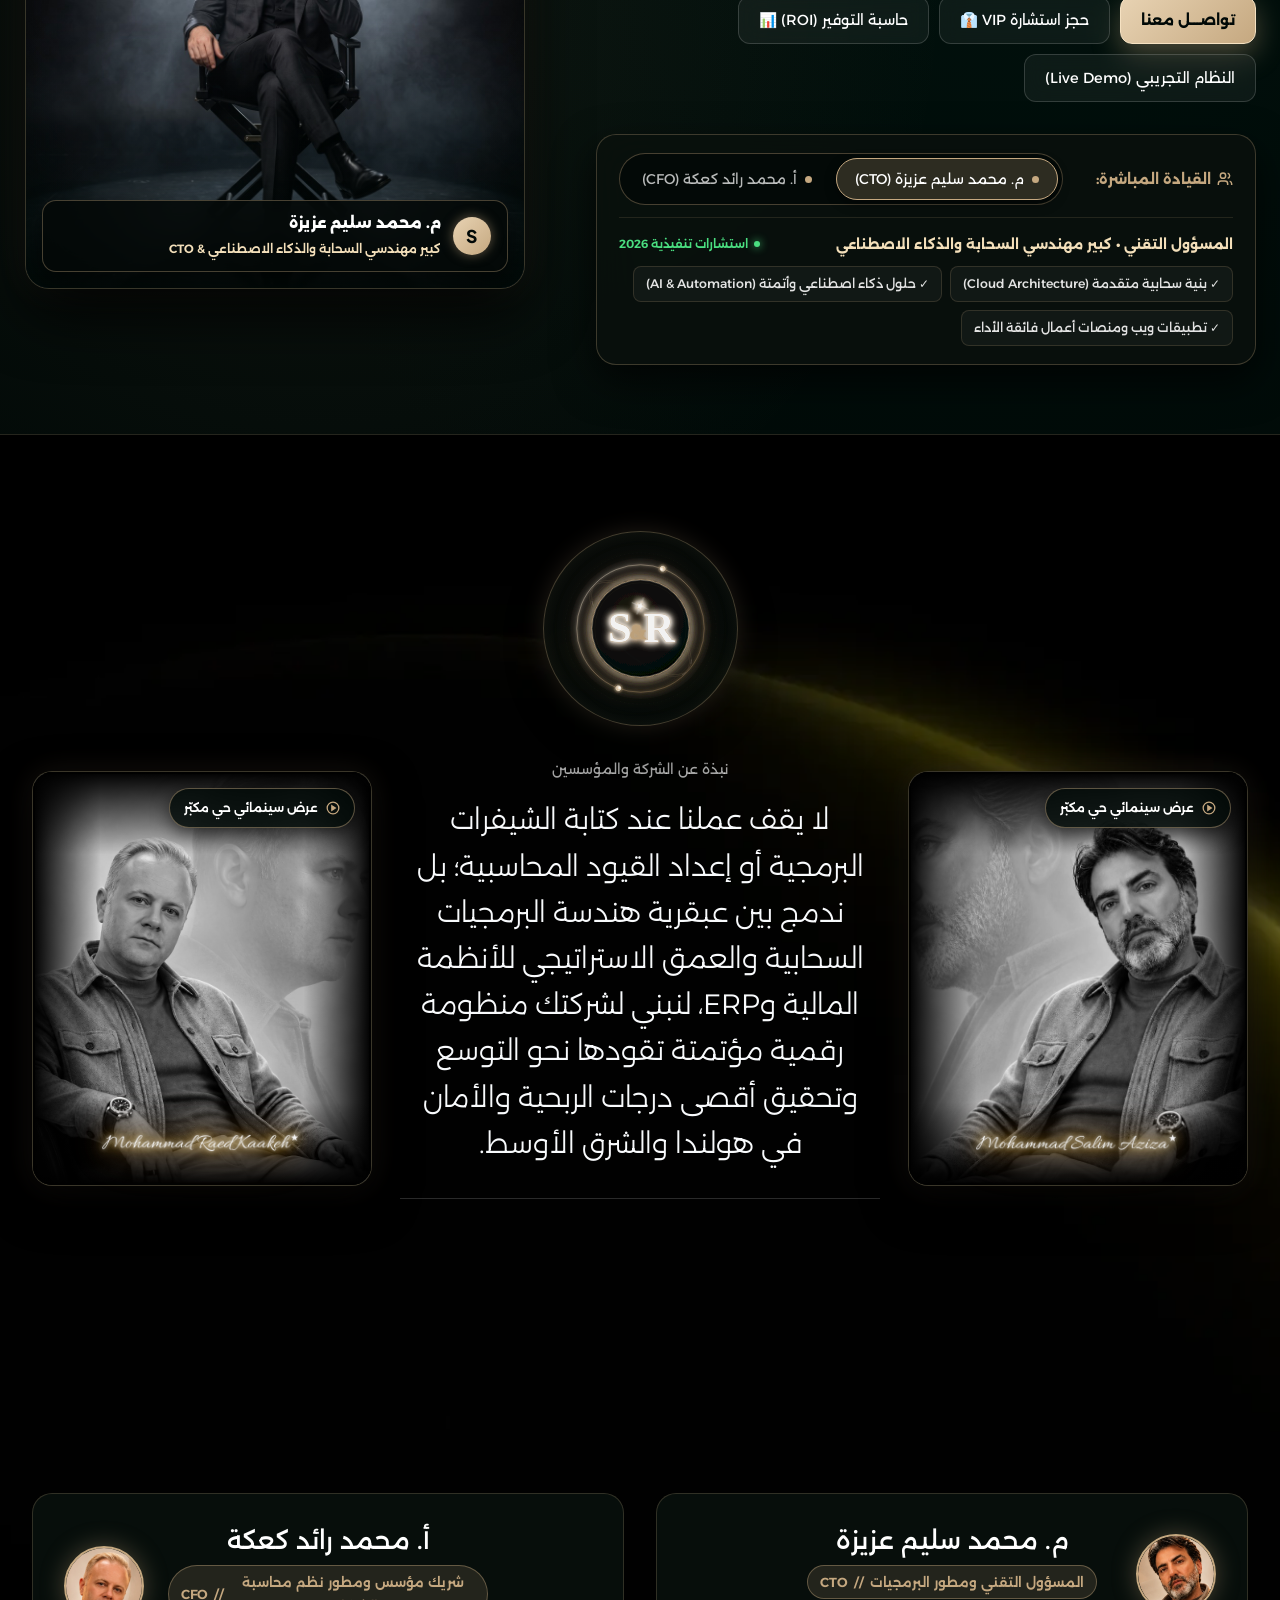
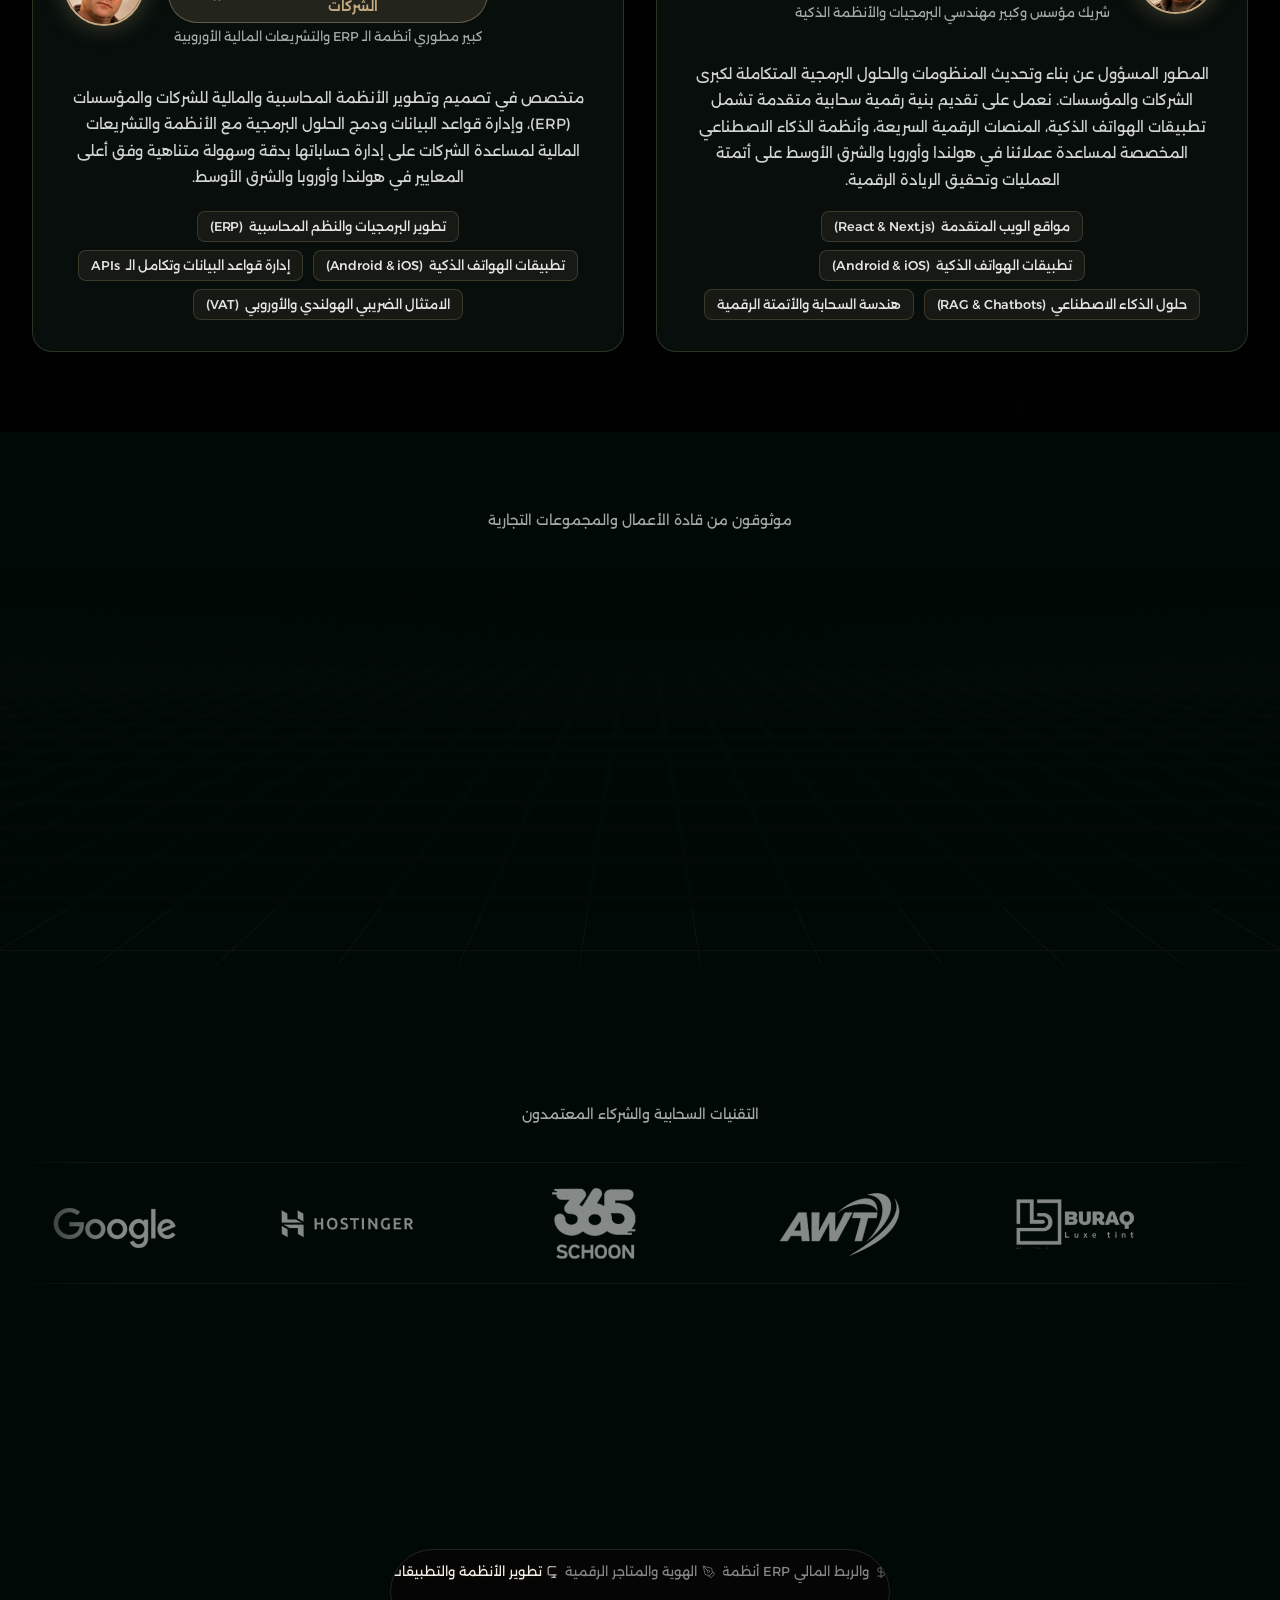
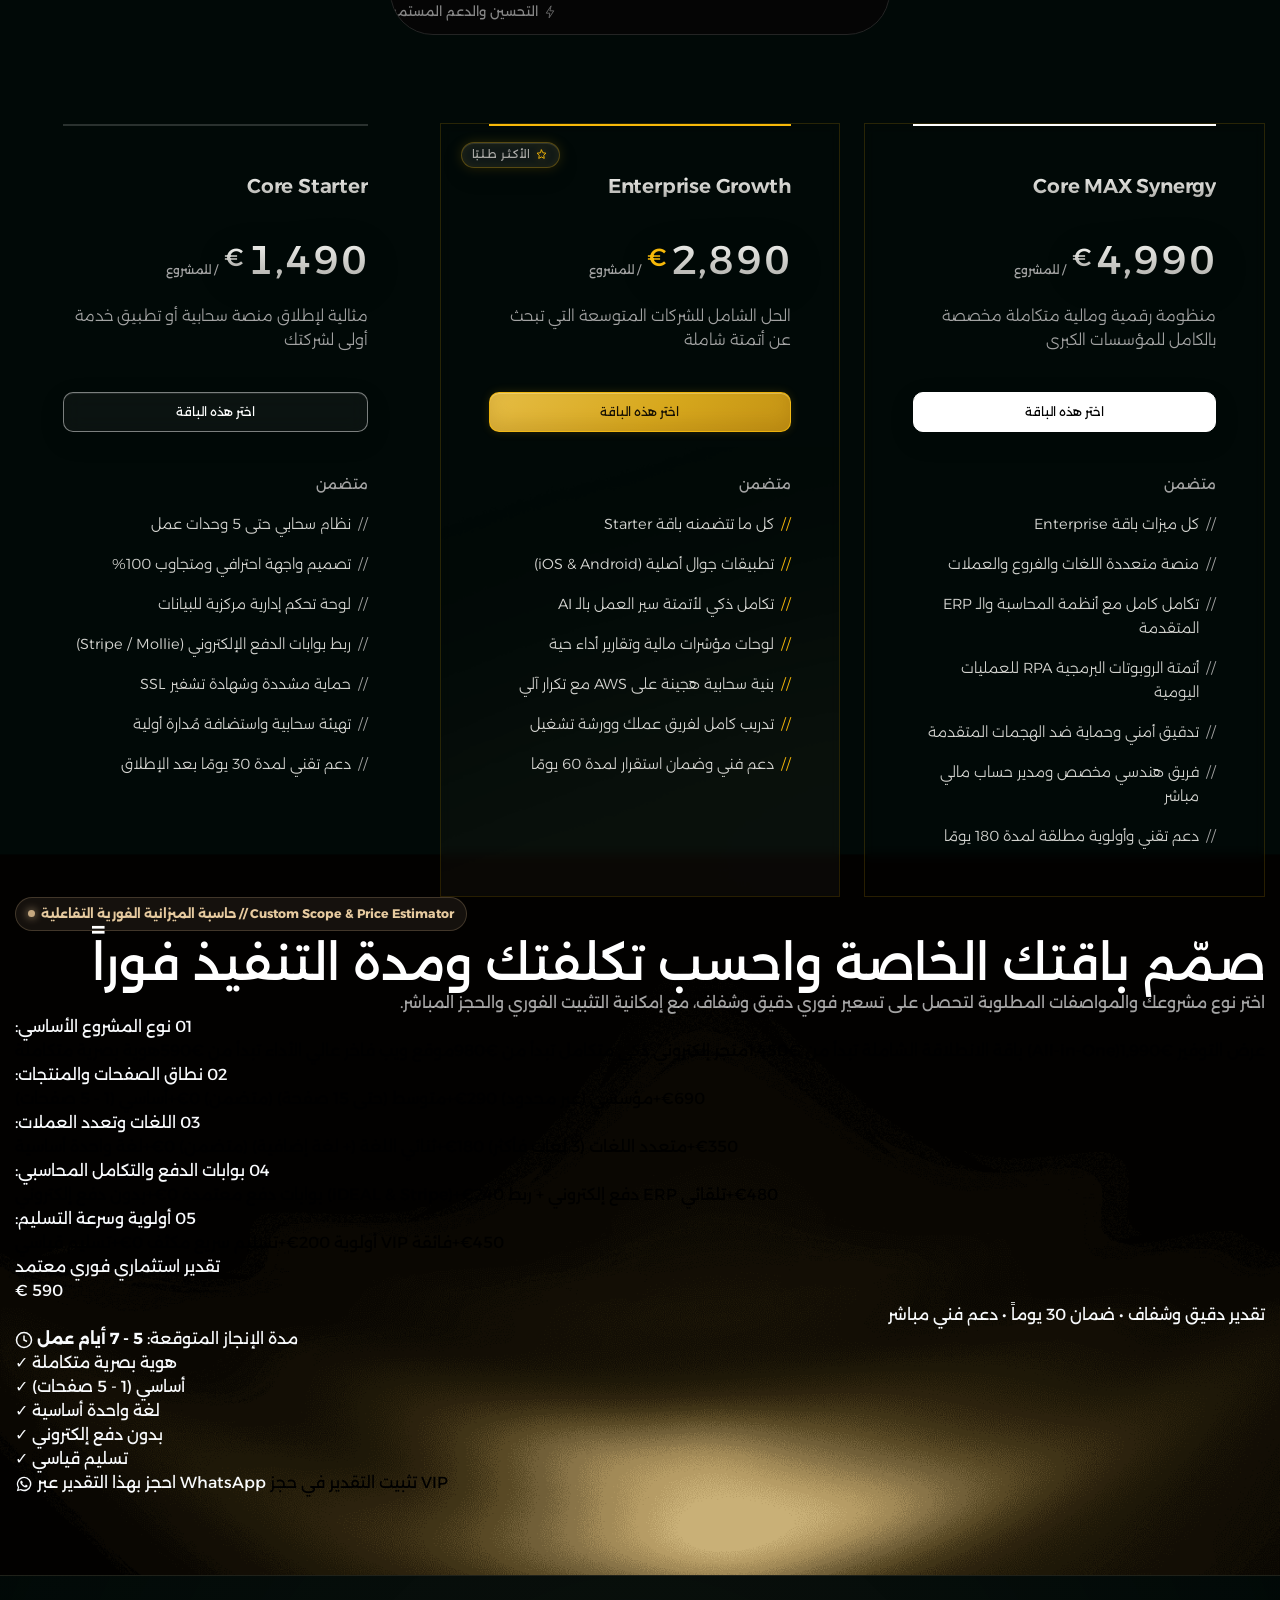
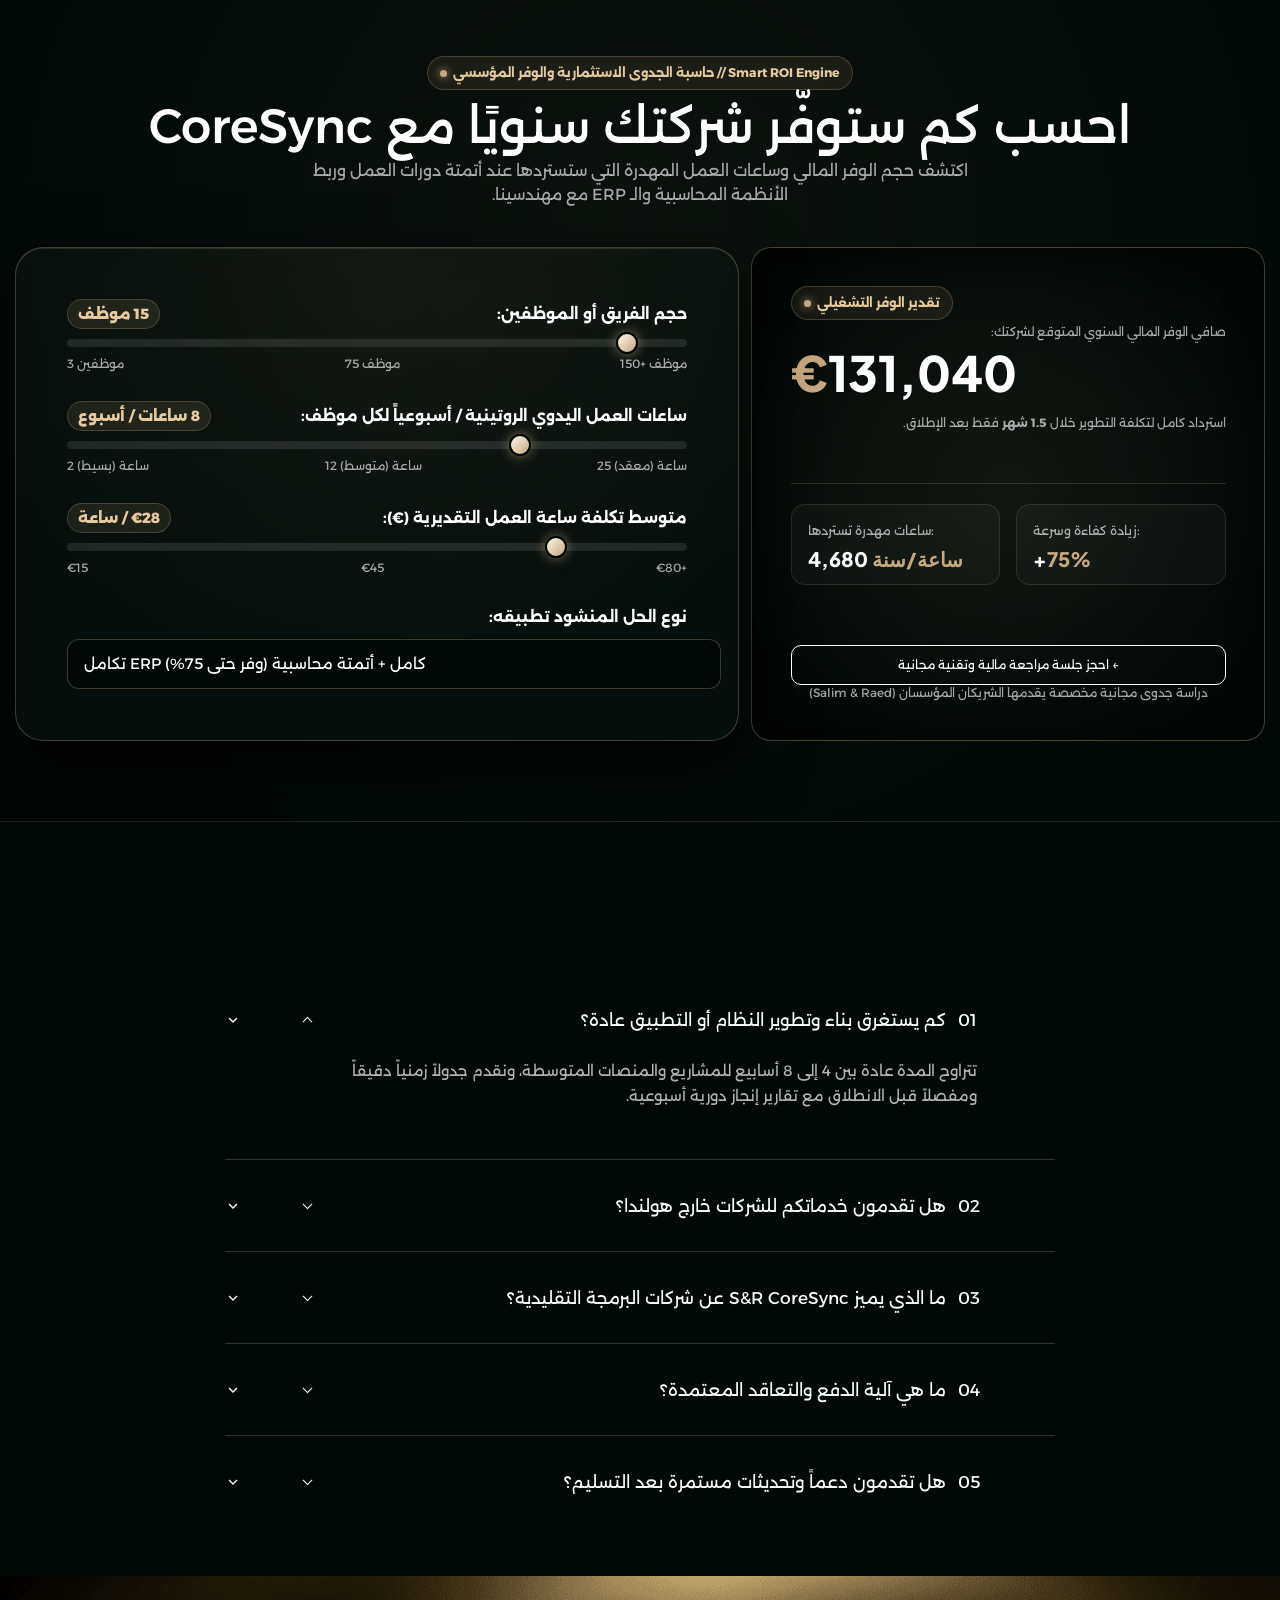
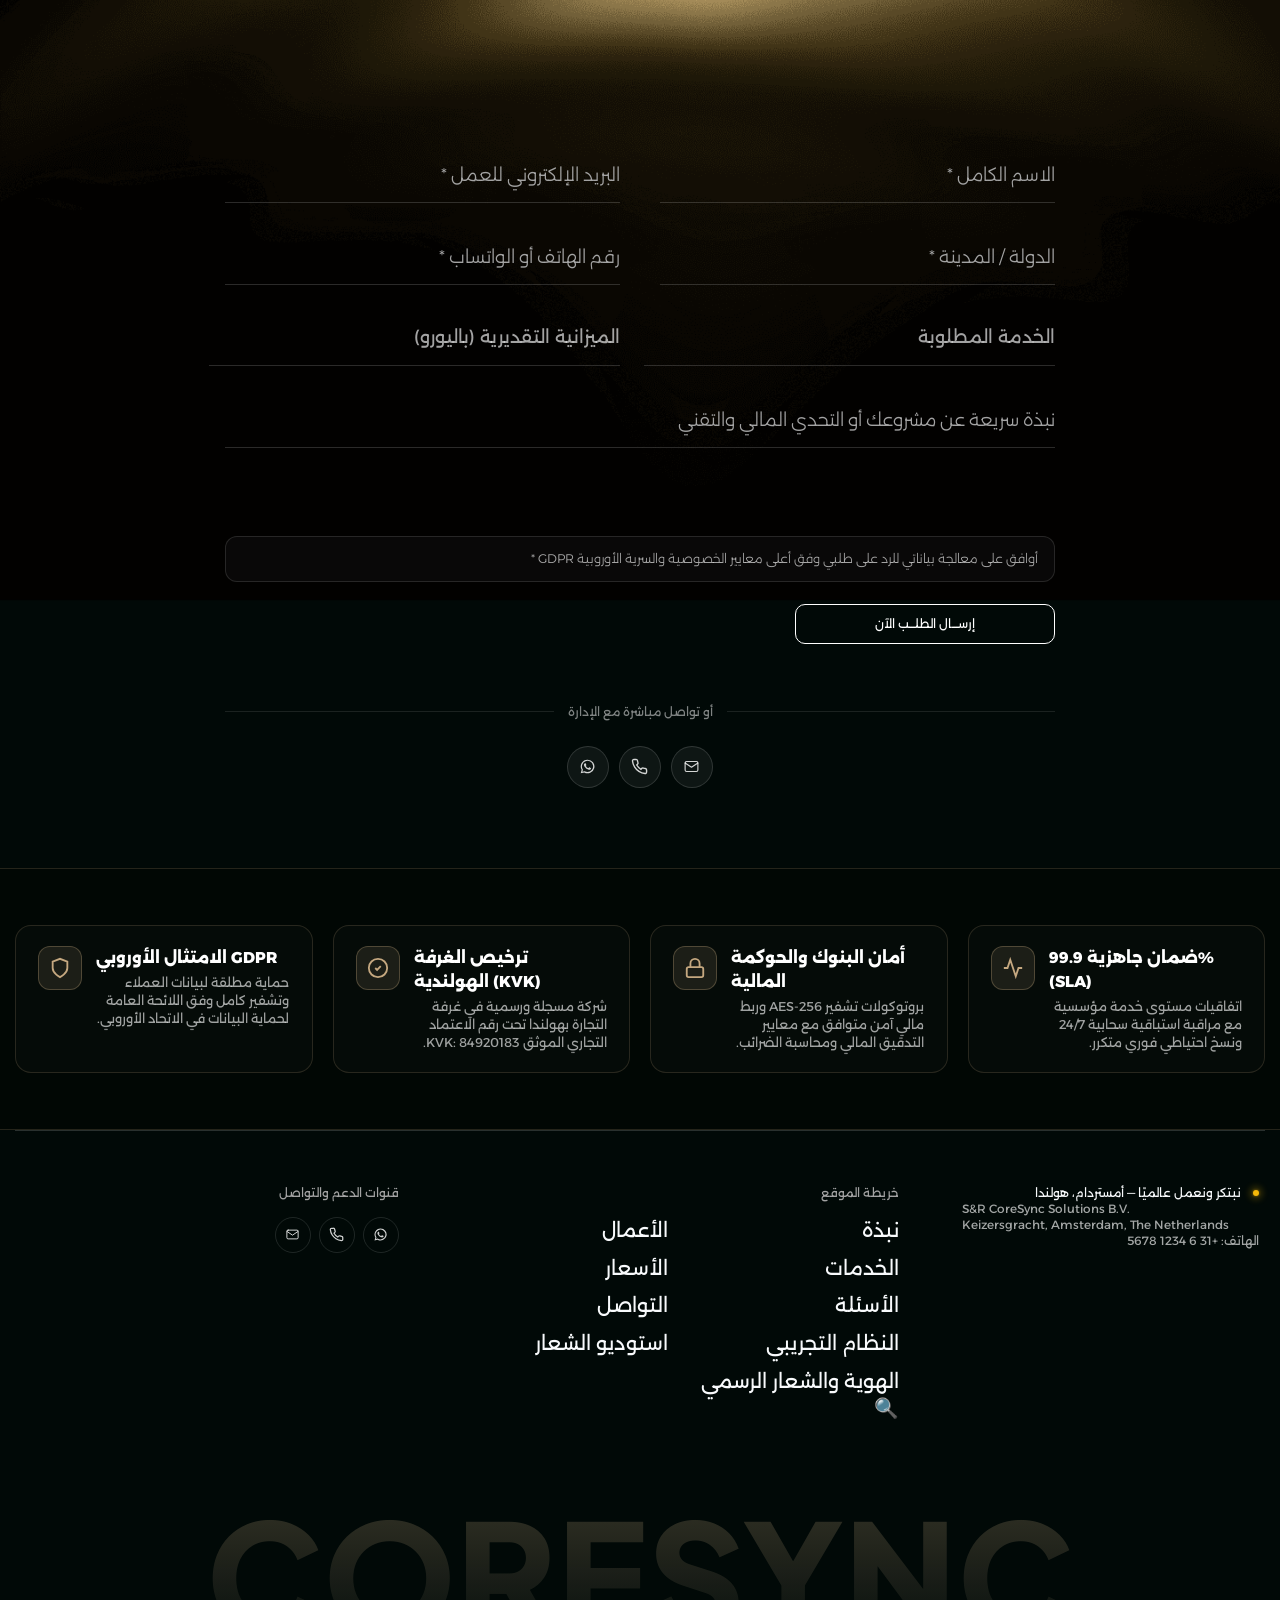
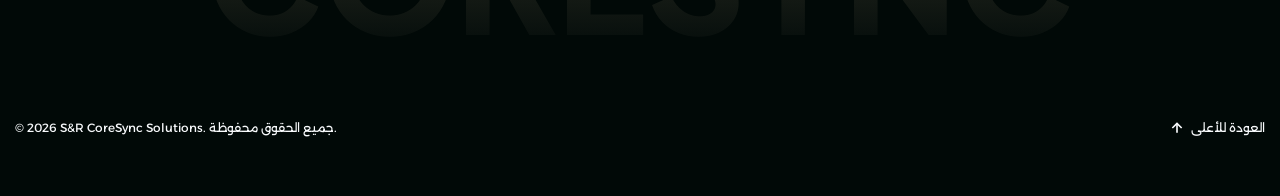
==== commit de58460d: "feat: update user interface layout and styling in index.html" ====
--- a/index.html
+++ b/index.html
@@ -7329,13 +7329,47 @@
                 if (mediaPanel) mediaPanel.scrollTop = 0;
             }
 
-            // تعبئة مؤشرات الأداء (KPIs) الديناميكية
+            // تعبئة مؤشرات الأداء (KPIs) الديناميكية مع تأثير تصاعدي
             const kpiConv = document.getElementById('projectModalKpiConversion');
             const kpiSpeed = document.getElementById('projectModalKpiSpeed');
             const kpiSales = document.getElementById('projectModalKpiSales');
-            if (kpiConv) kpiConv.textContent = p.kpiConversion || '+142%';
-            if (kpiSpeed) kpiSpeed.textContent = p.kpiSpeed || '0.38s';
-            if (kpiSales) kpiSales.textContent = p.kpiSales || '+3.4x';
+            
+            const animateValue = (obj, start, end, duration, suffix = '') => {
+                if (!obj) return;
+                let startTimestamp = null;
+                const step = (timestamp) => {
+                    if (!startTimestamp) startTimestamp = timestamp;
+                    const progress = Math.min((timestamp - startTimestamp) / duration, 1);
+                    obj.textContent = Math.floor(progress * (end - start) + start) + suffix;
+                    if (progress < 1) {
+                        window.requestAnimationFrame(step);
+                    } else {
+                        obj.textContent = (end % 1 === 0 ? end : end.toFixed(1)) + suffix;
+                    }
+                };
+                window.requestAnimationFrame(step);
+            };
+
+            const parseAndAnimate = (el, strValue) => {
+                if(!el) return;
+                if(!strValue) {
+                    el.textContent = '—';
+                    return;
+                }
+                const numMatch = strValue.match(/([\d\.]+)/);
+                if (numMatch) {
+                    const num = parseFloat(numMatch[1]);
+                    const isInt = num % 1 === 0;
+                    const suffix = strValue.replace(numMatch[1], '');
+                    animateValue(el, 0, num, 1200, suffix);
+                } else {
+                    el.textContent = strValue;
+                }
+            };
+
+            parseAndAnimate(kpiConv, p.kpiConversion || '+142%');
+            parseAndAnimate(kpiSpeed, p.kpiSpeed || '0.38s');
+            parseAndAnimate(kpiSales, p.kpiSales || '+3.4x');
 
             // تعبئة شرائح التقنيات المستخدمة
             const techPills = document.getElementById('projectModalTechPills');
@@ -7415,6 +7449,18 @@
             _estimatorState[group].price = parseInt(btn.dataset.price) || 0;
             _estimatorState[group].title = btn.dataset.title || btn.querySelector('.option-title')?.textContent || '';
             if (btn.dataset.days) _estimatorState[group].days = btn.dataset.days;
+
+            // Tracking for Analytics (GA / Hotjar)
+            if (typeof gtag !== 'undefined') {
+                gtag('event', 'estimator_option_selected', {
+                    'event_category': 'Estimator',
+                    'event_label': group + ': ' + _estimatorState[group].title,
+                    'value': _estimatorState[group].price
+                });
+            }
+            if (typeof hj !== 'undefined') {
+                hj('event', 'estimator_option_selected_' + group);
+            }
 
             _recalcEstimator();
         }
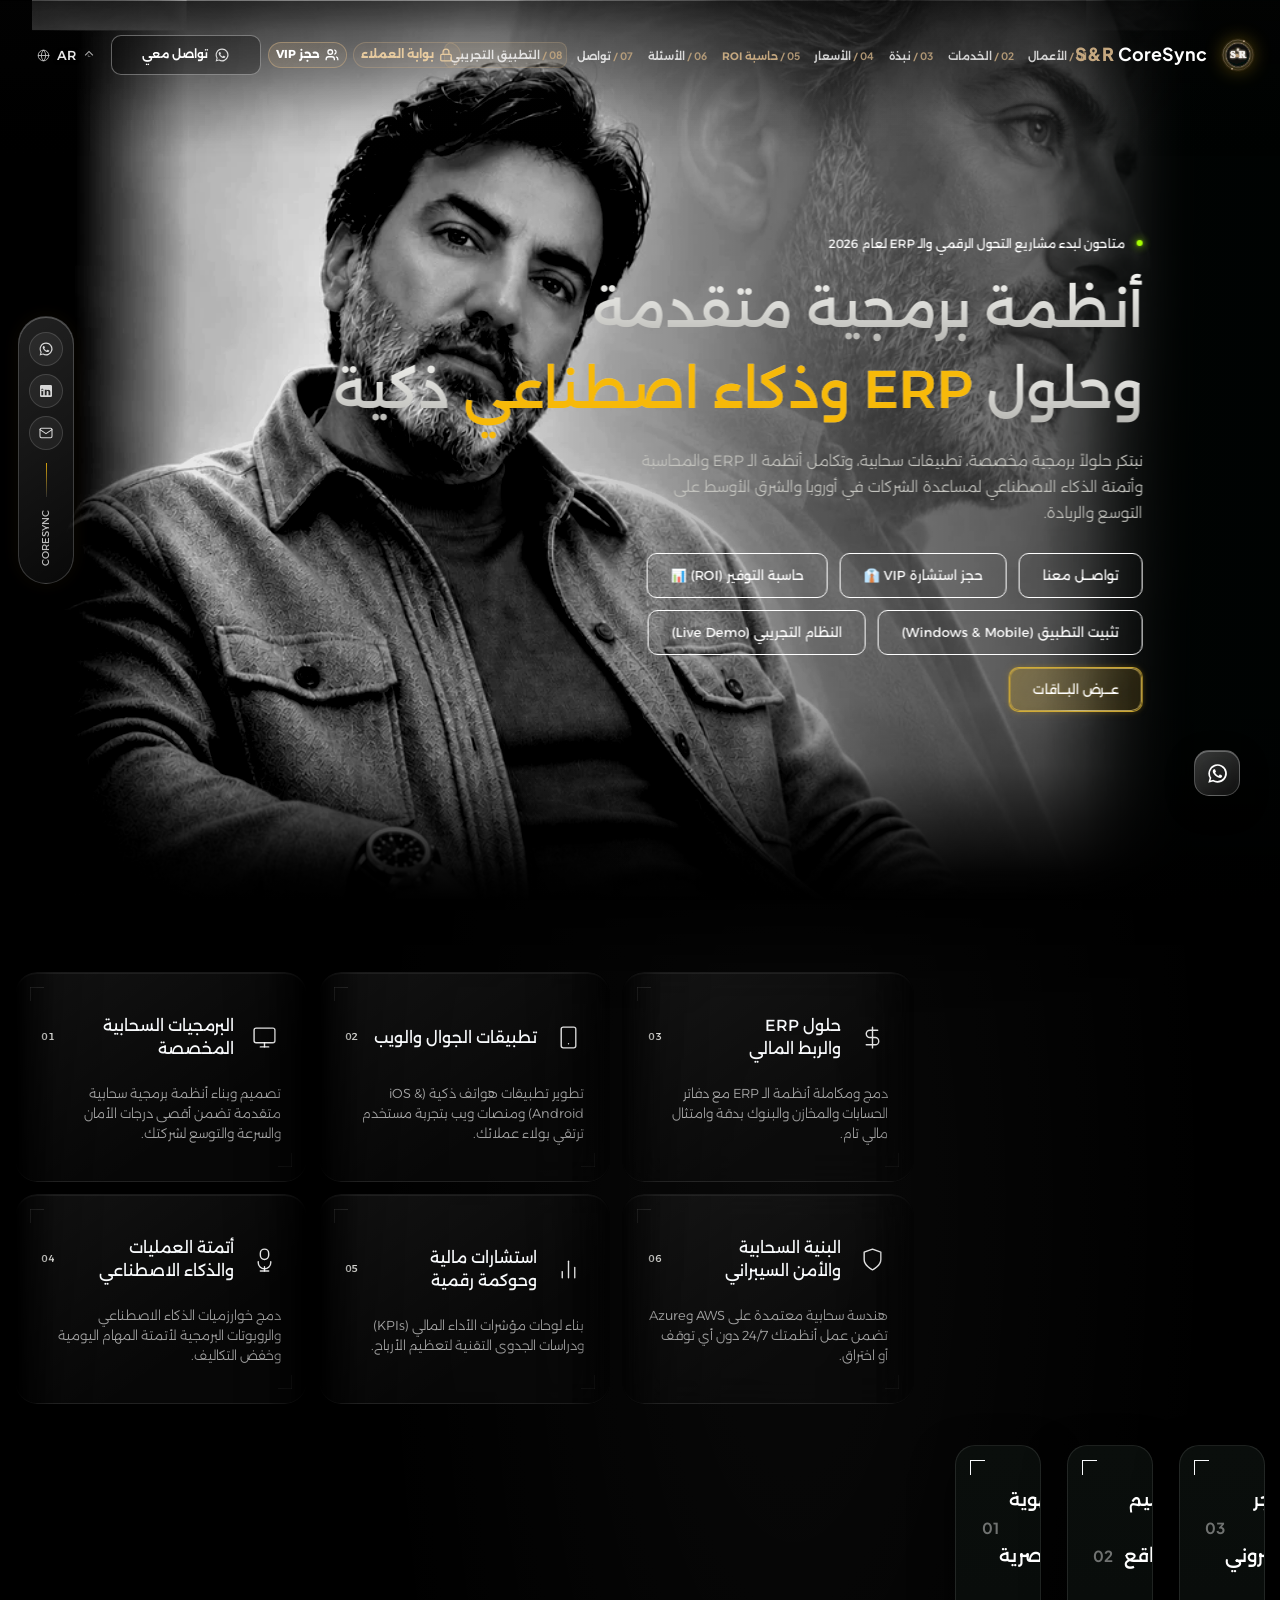
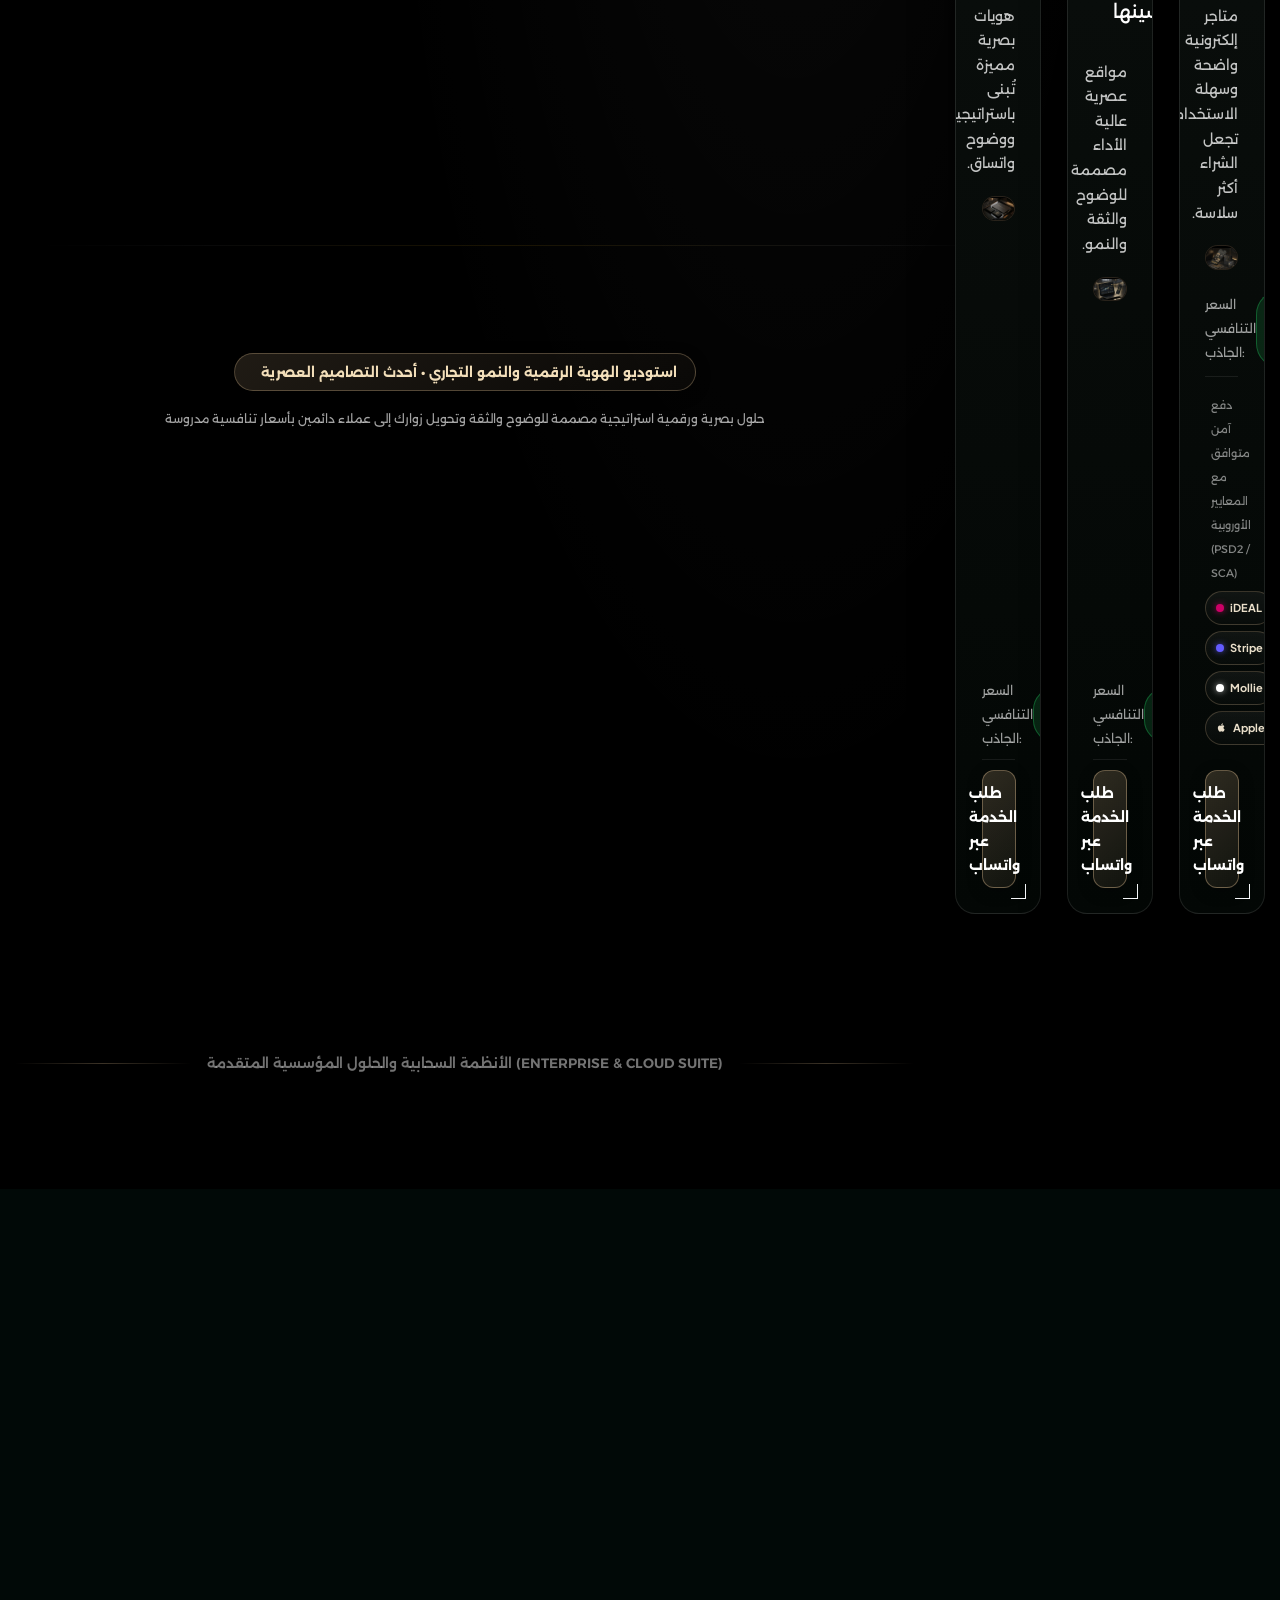
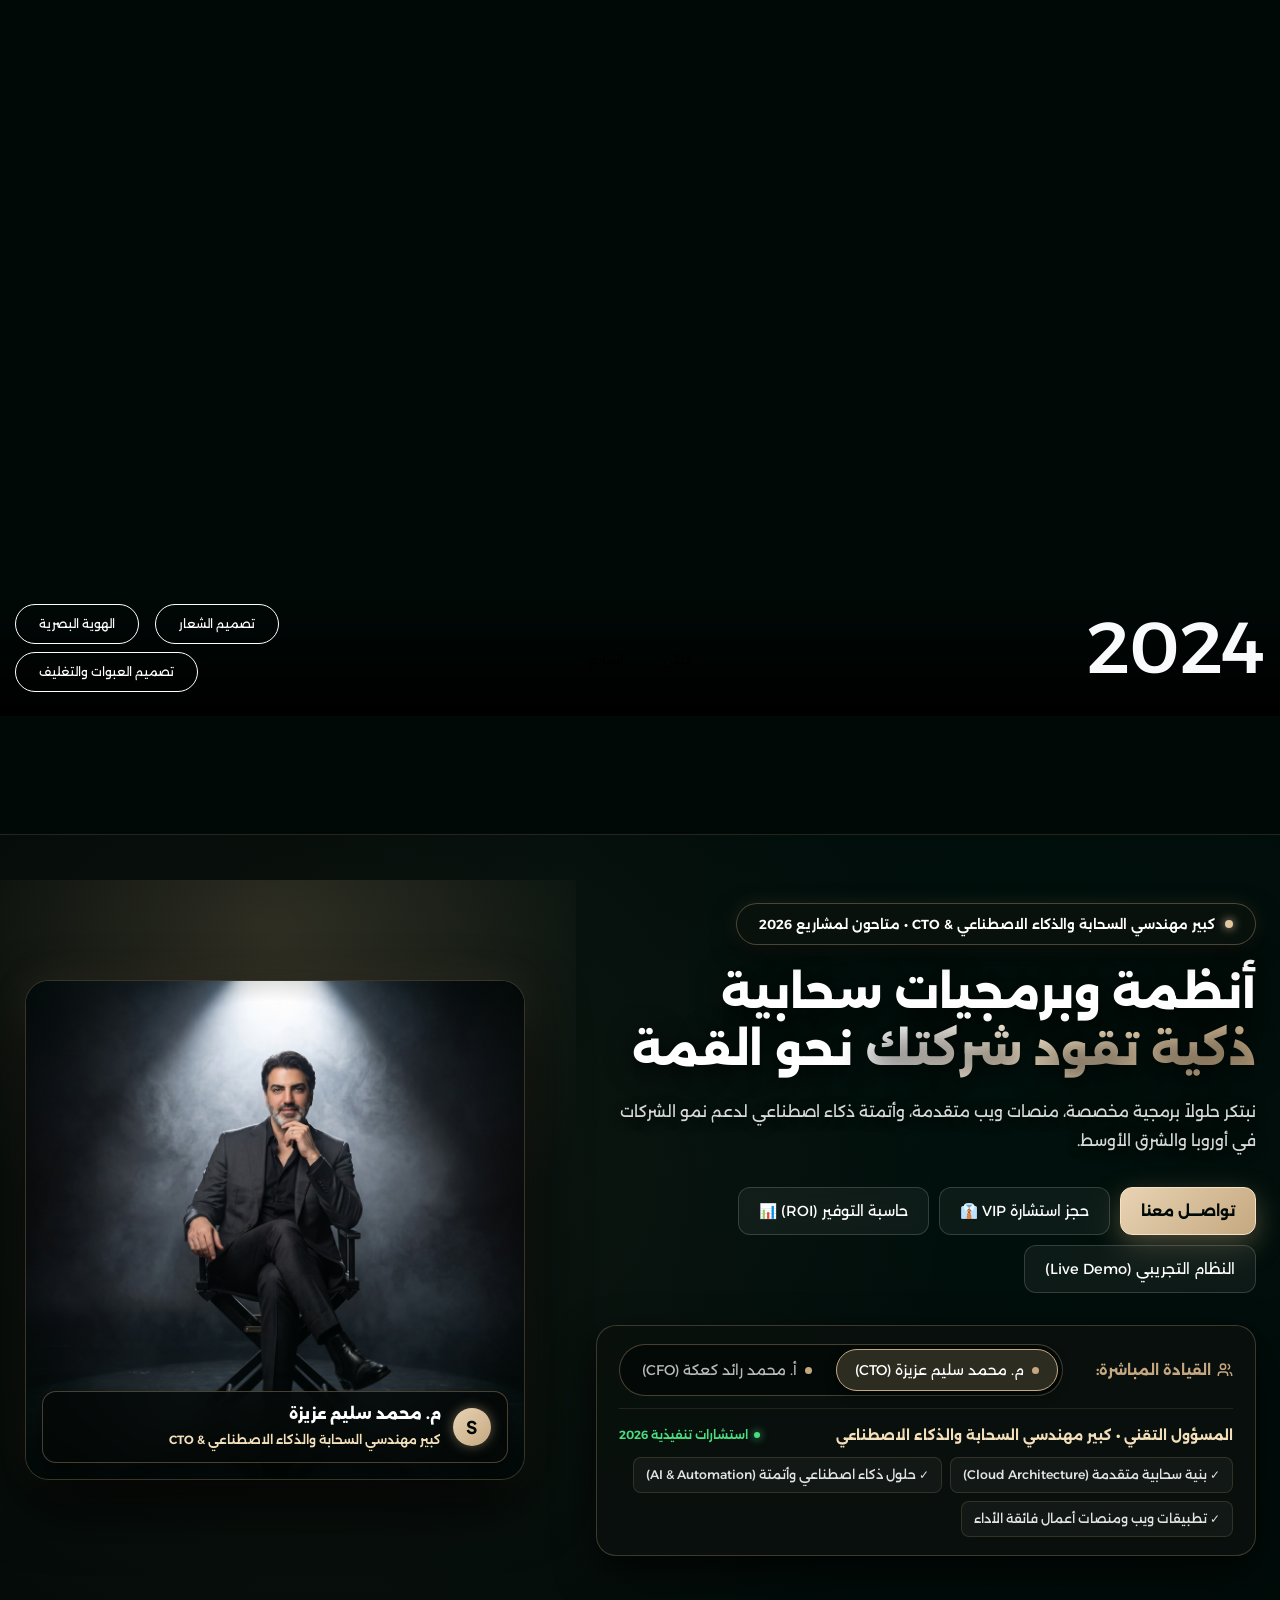
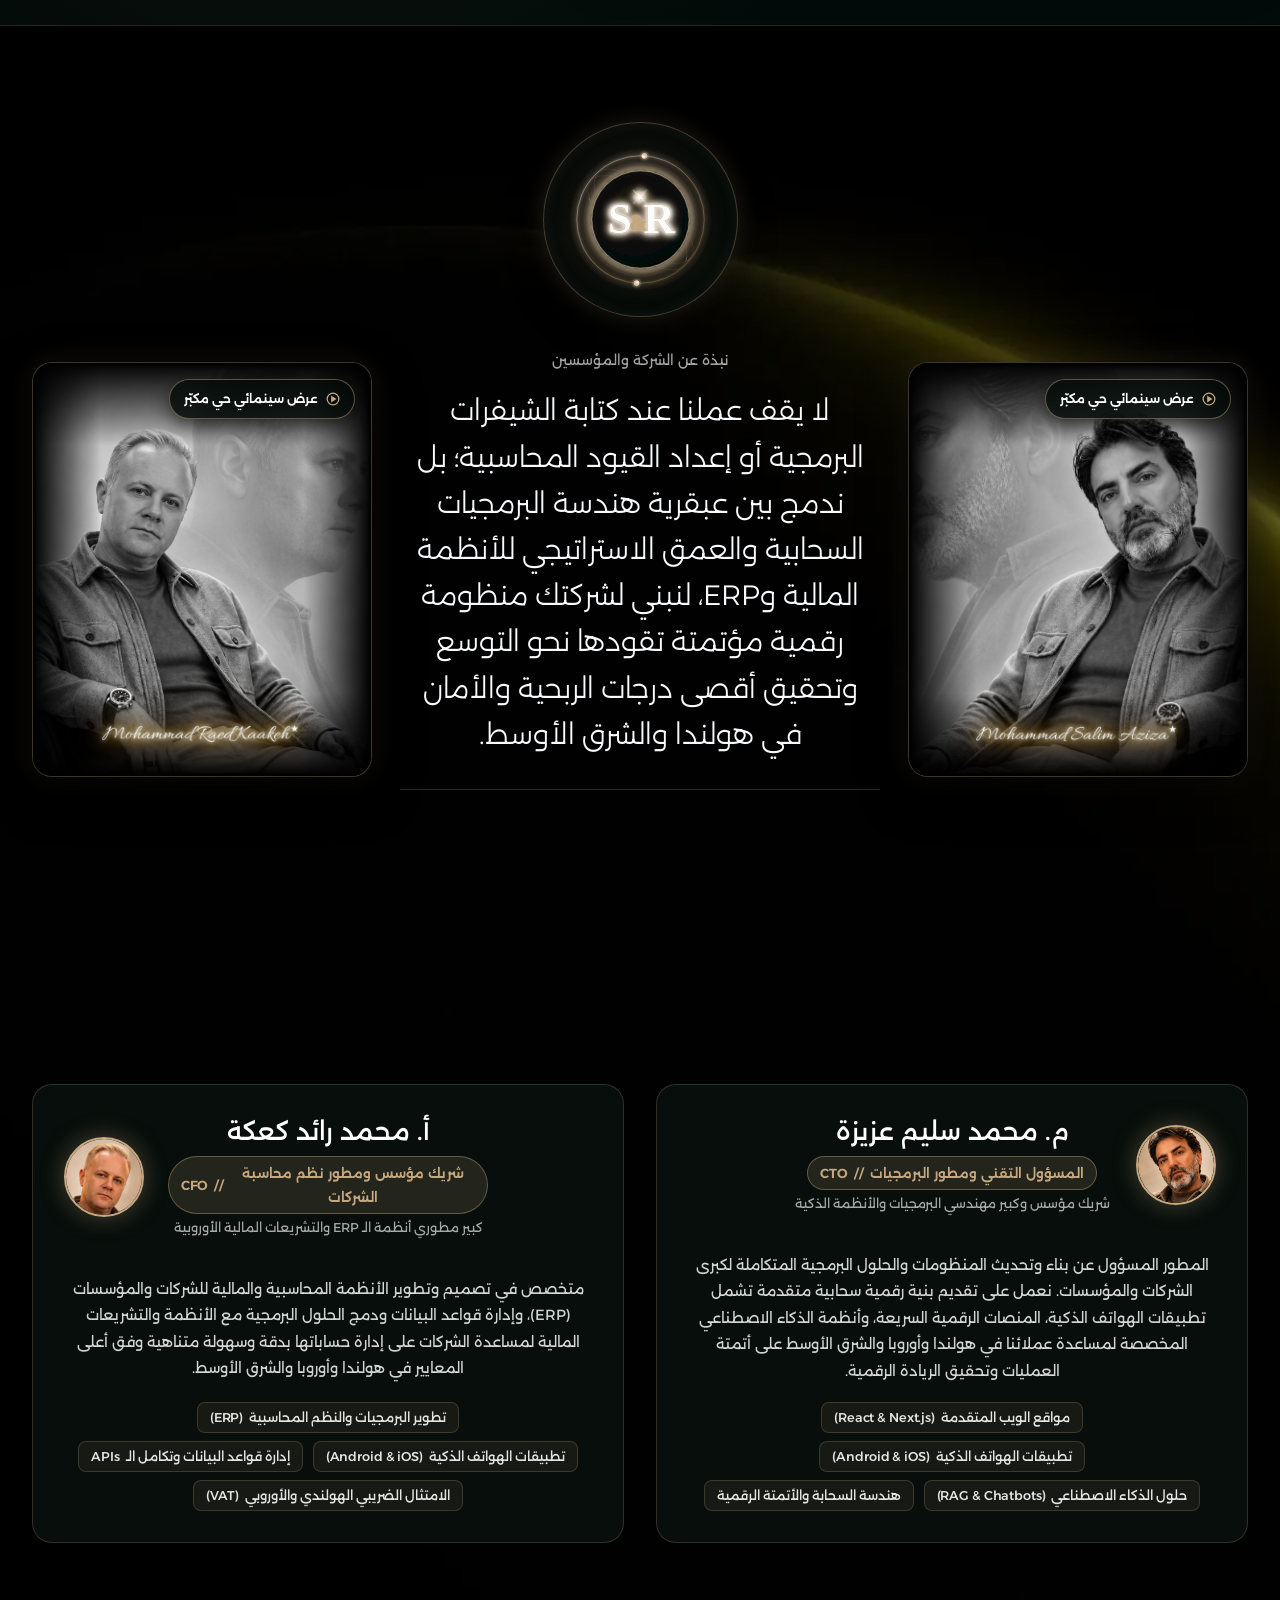
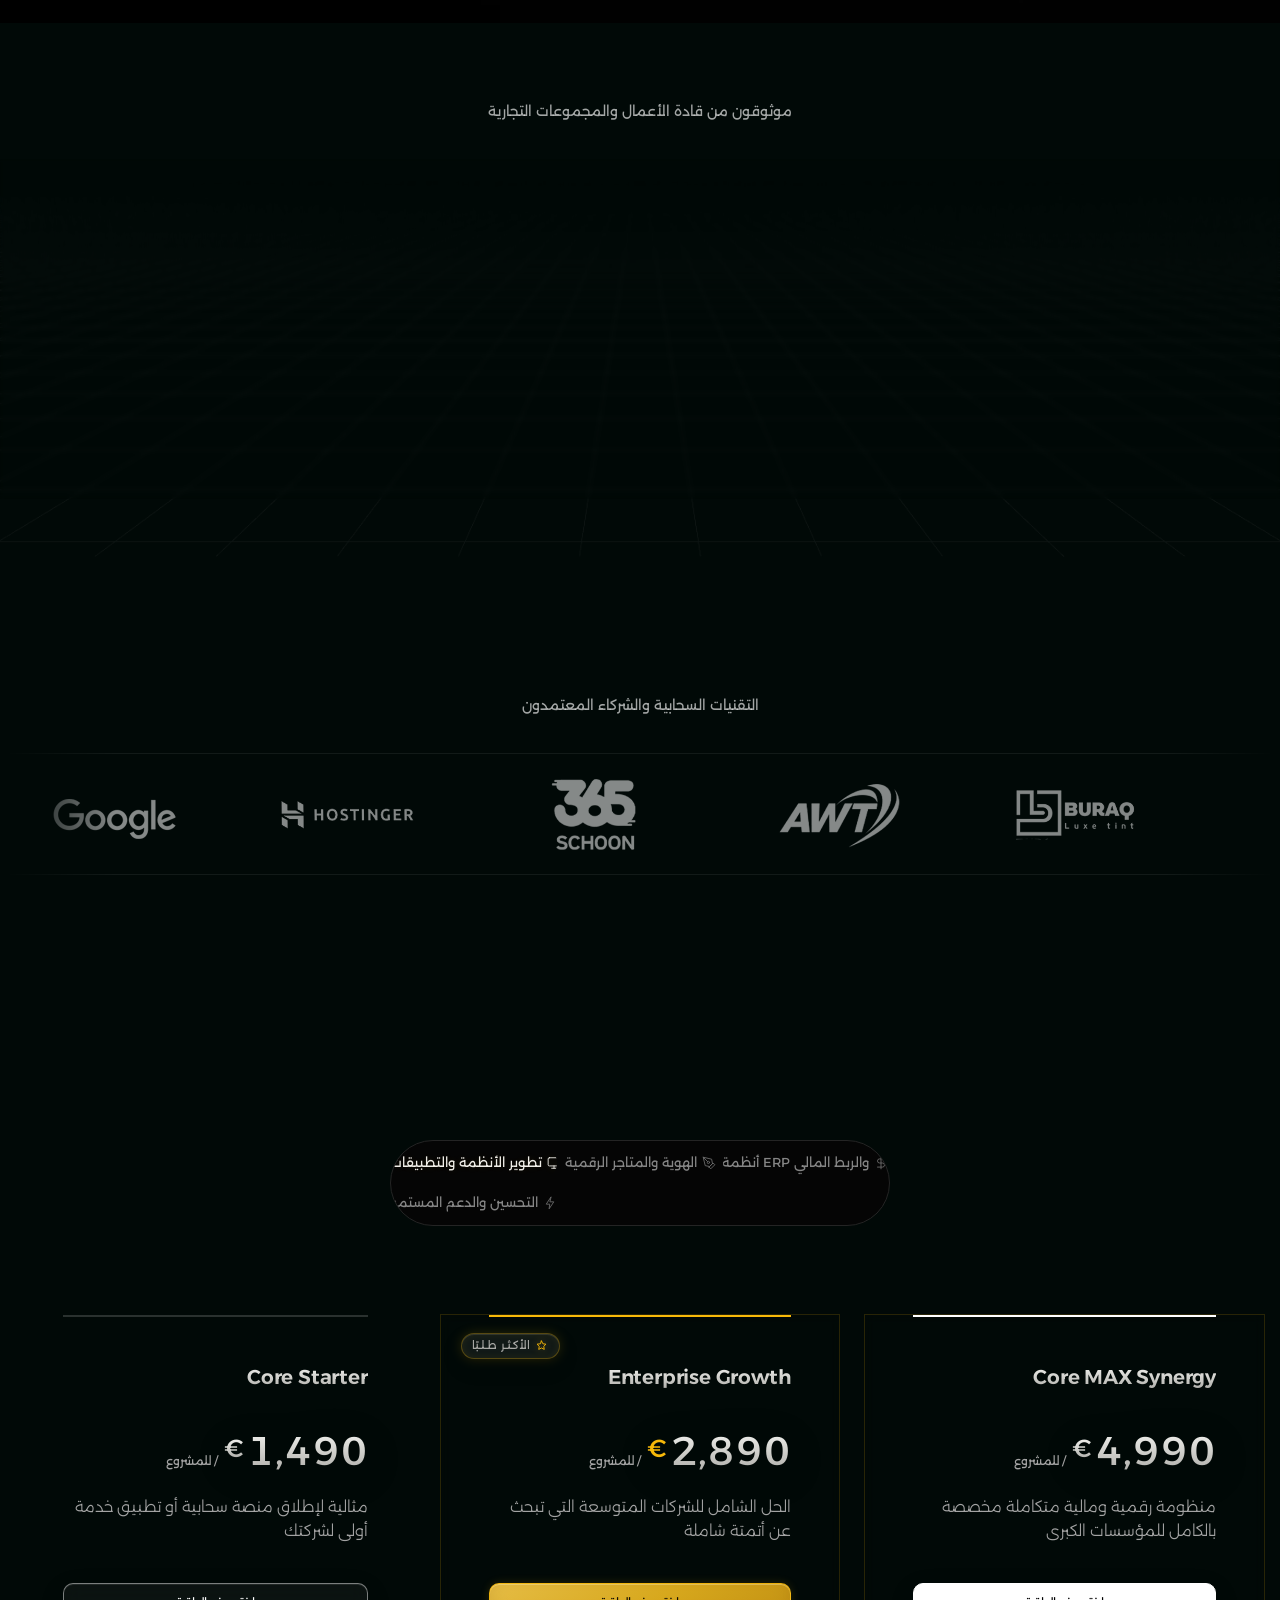
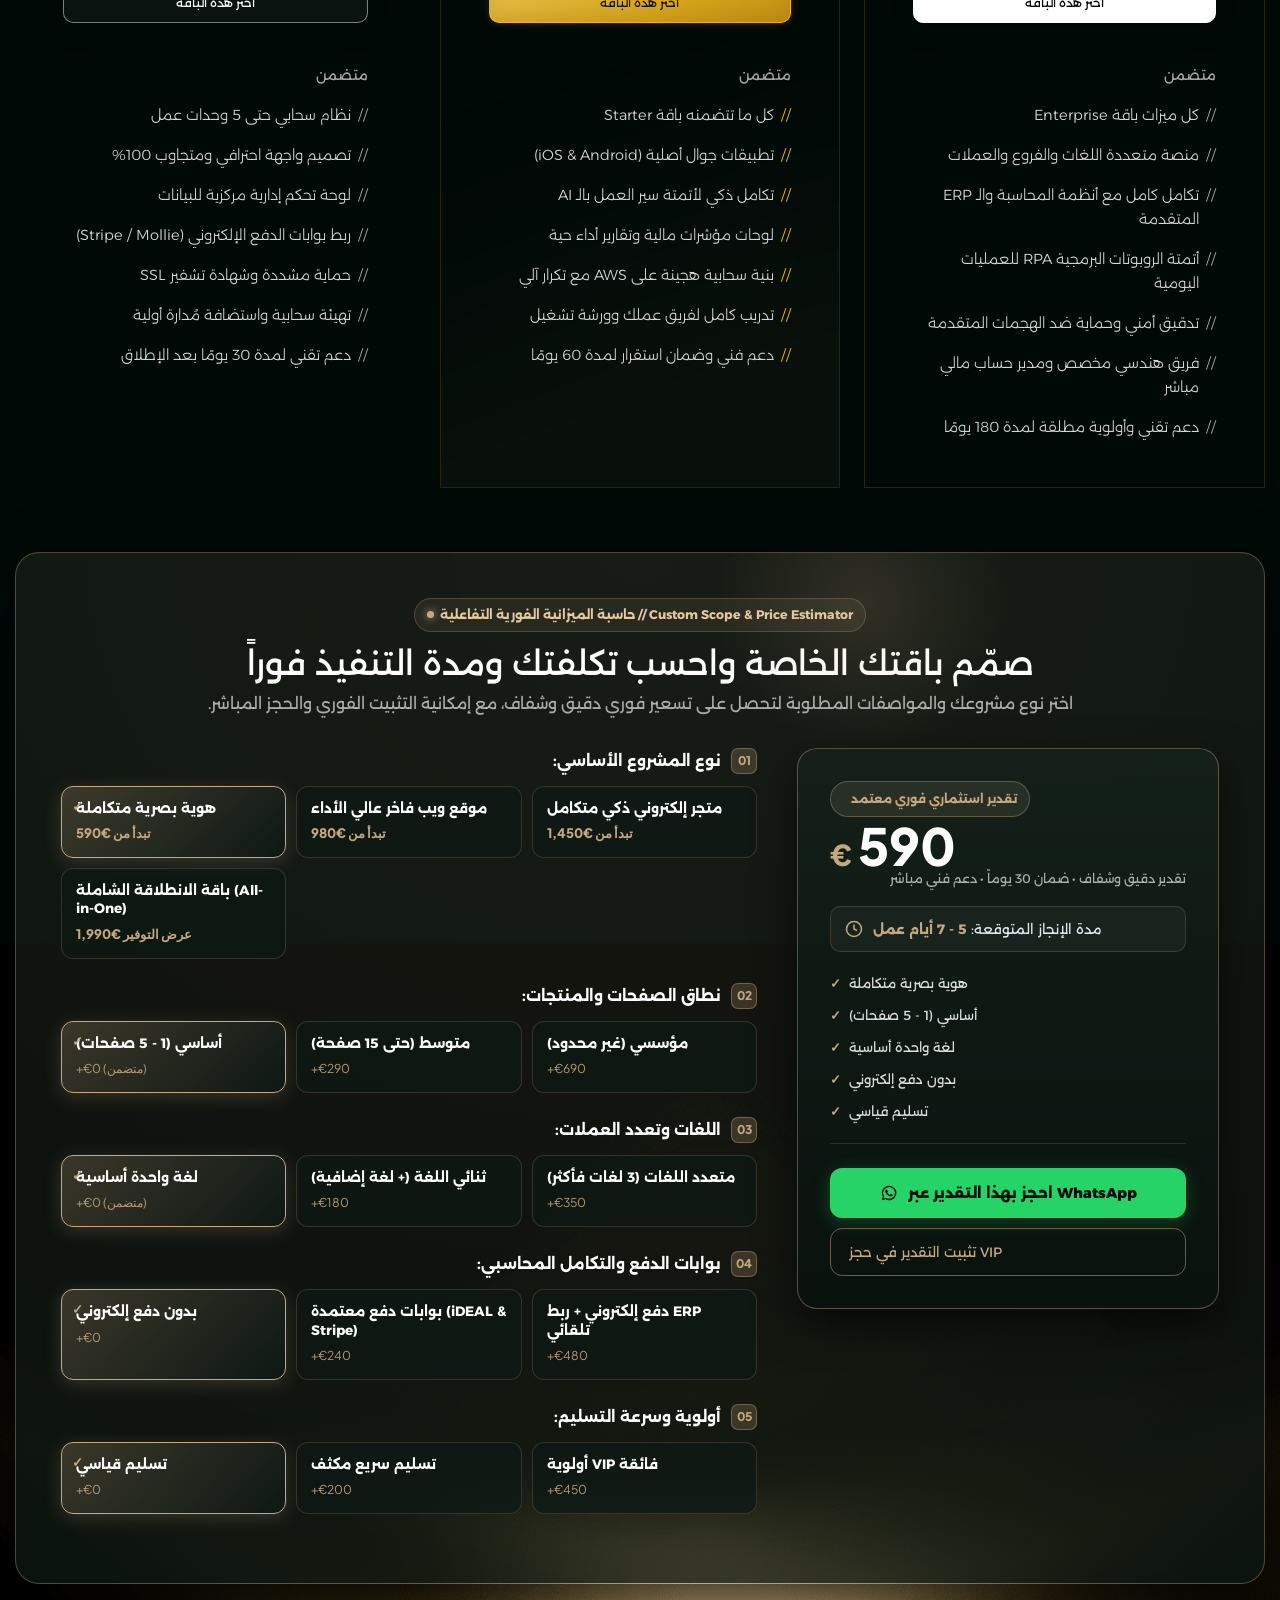
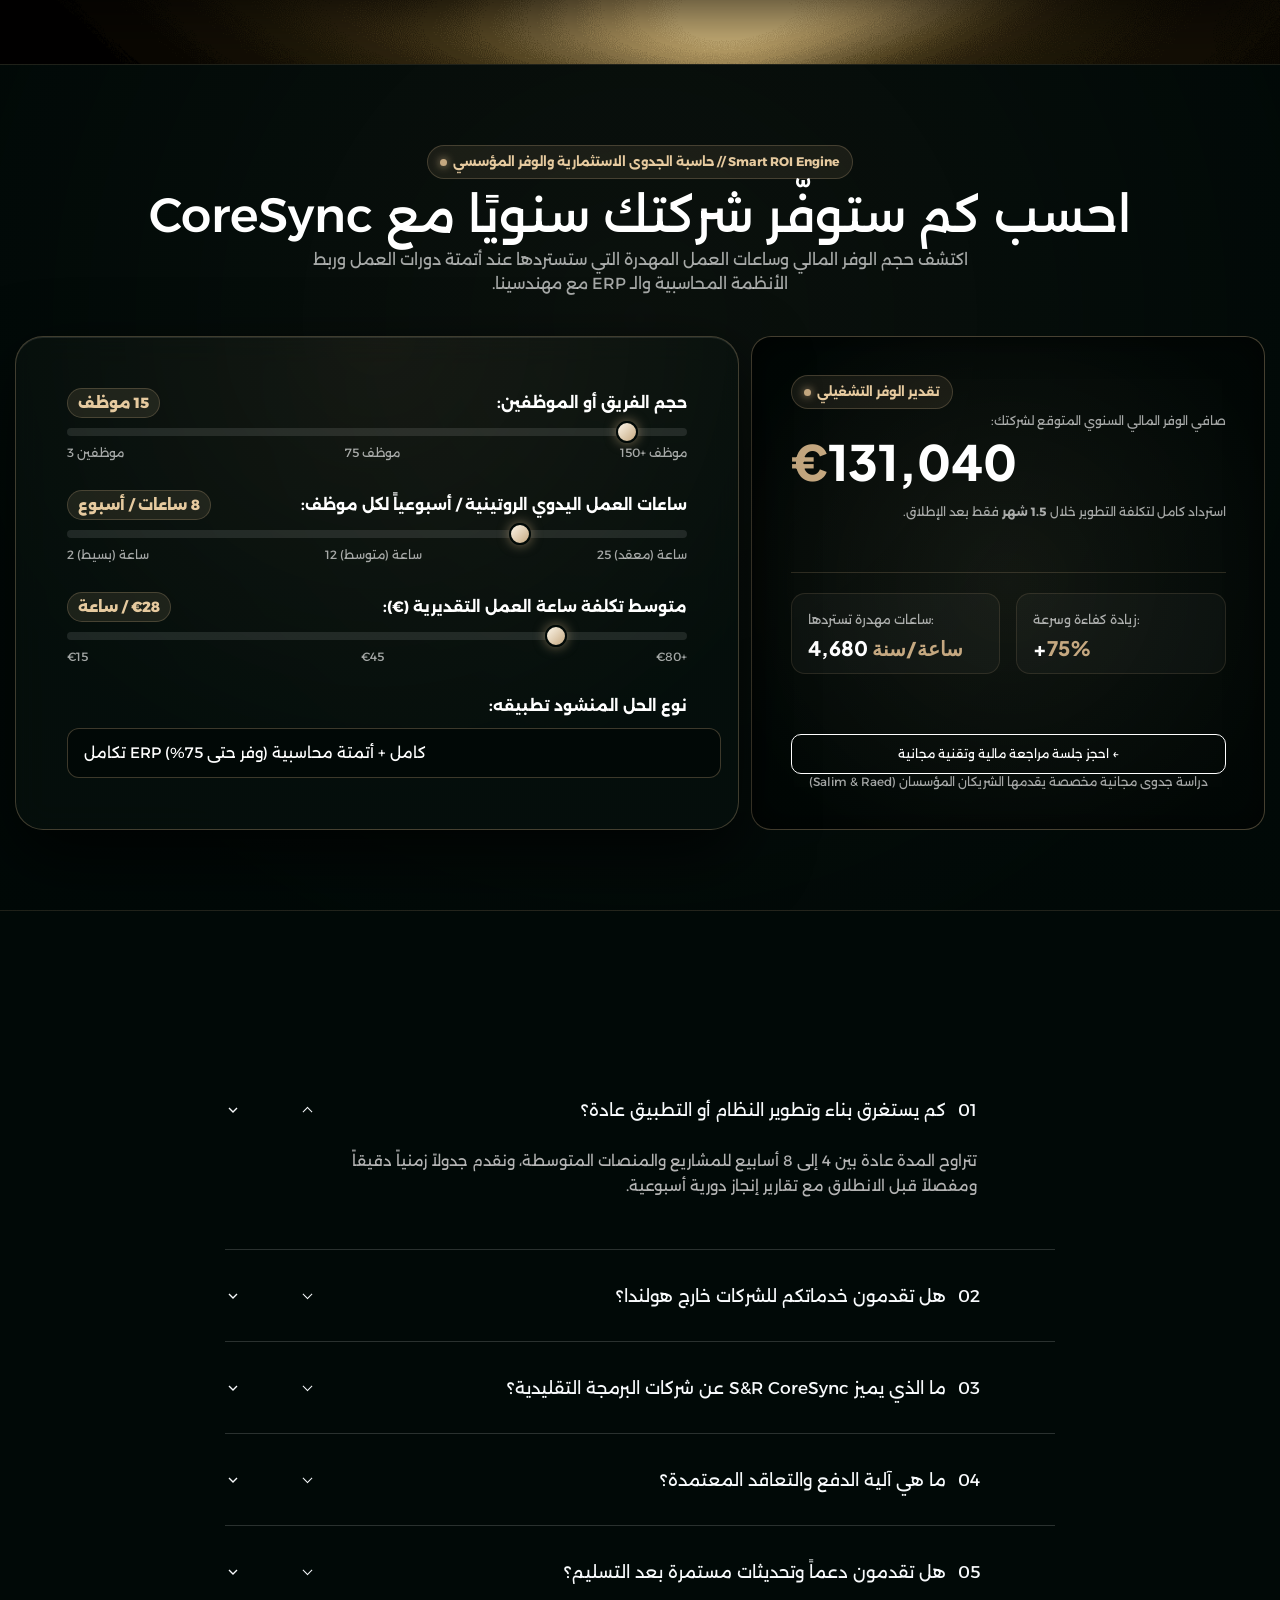
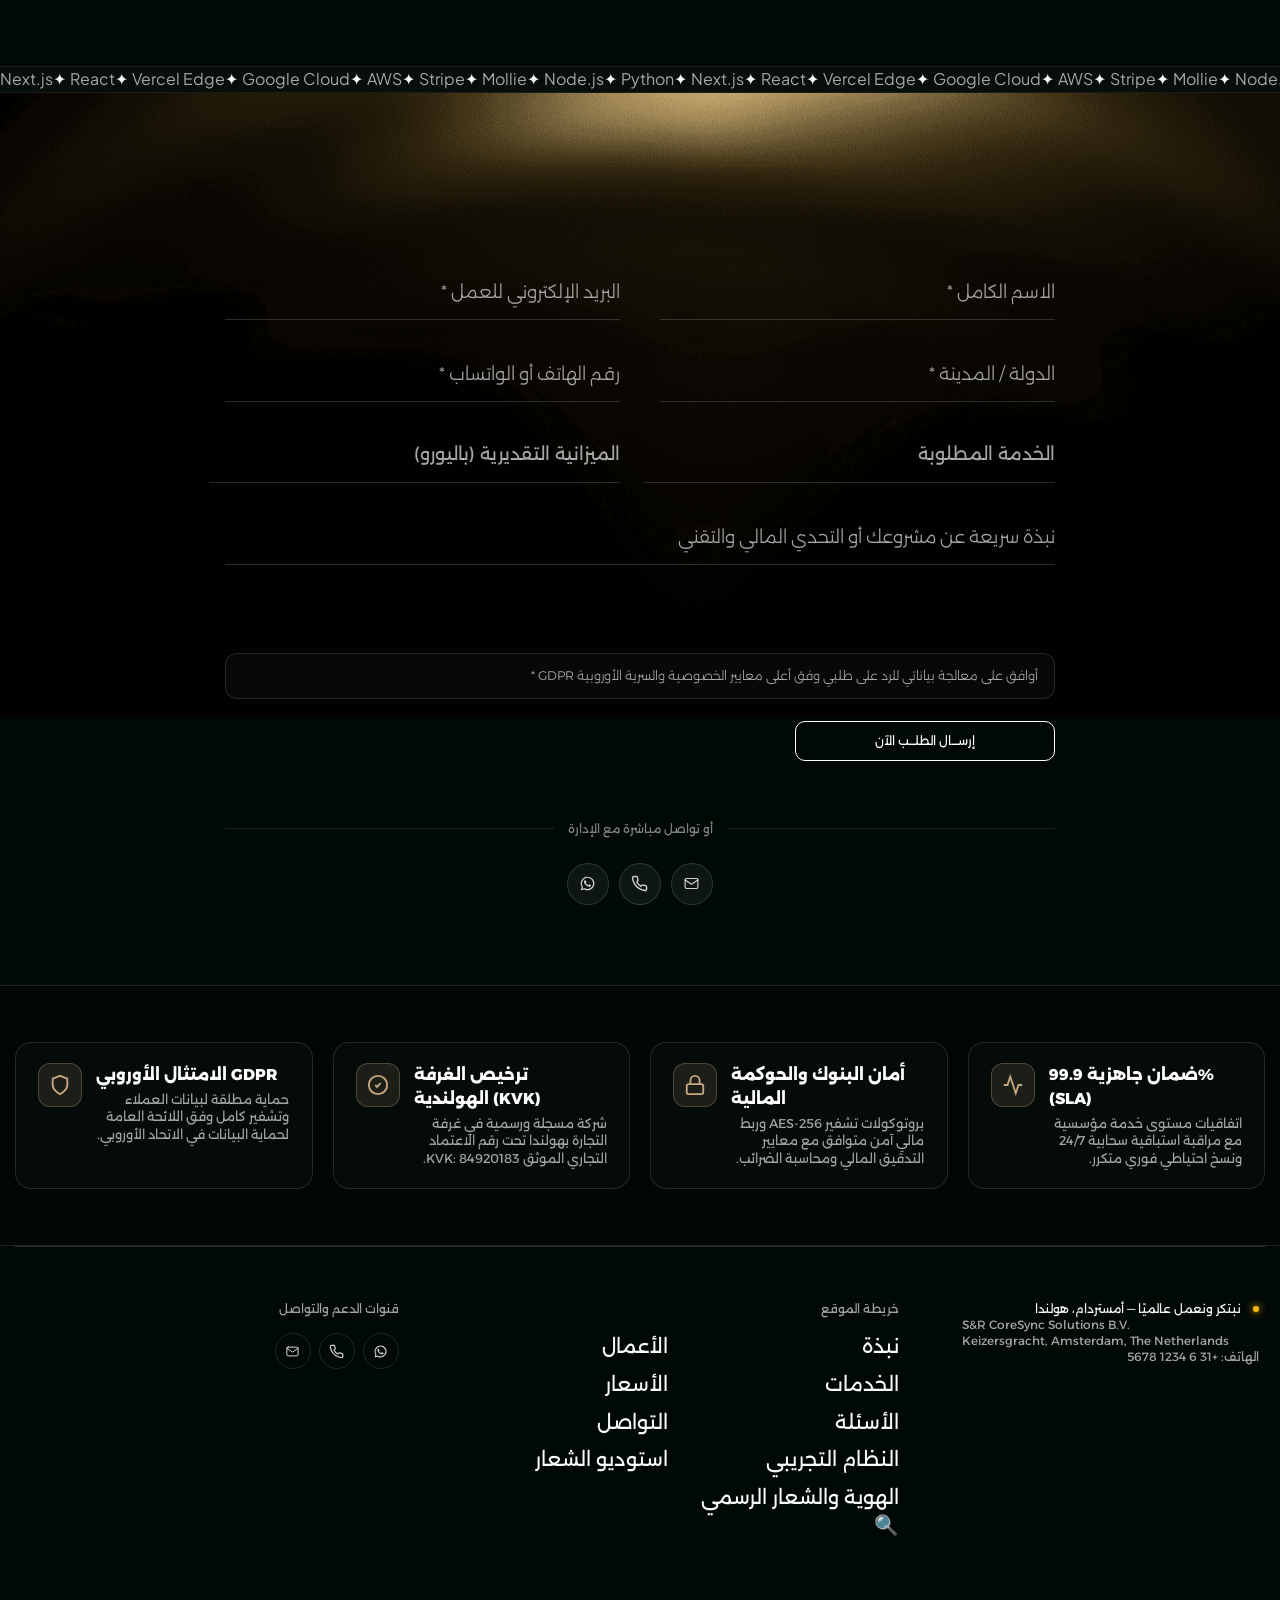
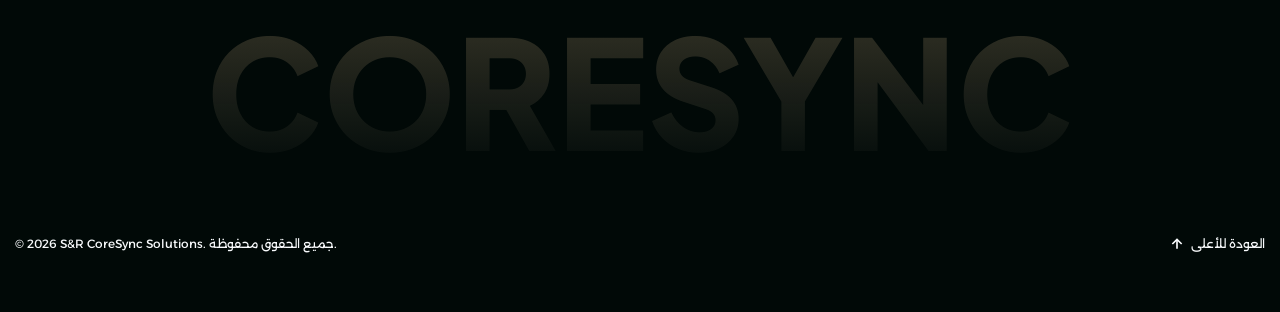
==== commit af4bd6ee: "fix(css): resolve unclosed media queries and add background-clip compatibility" ====
--- a/index.html
+++ b/index.html
@@ -3191,6 +3191,7 @@
             color: #f3dfba; /* لون أساسي مضمون الظهور */
             background: linear-gradient(135deg, #ffffff 10%, #f6e2c2 50%, #c5a880 100%);
             -webkit-background-clip: text;
+            background-clip: text;
             -webkit-text-fill-color: transparent;
             display: inline-block;
         }
@@ -3938,6 +3939,7 @@
         @media (max-width: 768px) {
             .sr-advisor-select-grid { grid-template-columns: 1fr; }
             .sr-exec-form-grid { grid-template-columns: 1fr; }
+        }
         /* ===================================================================
            تصميم كروت دانا نجمة الفاخرة لخدمات الهوية والمواقع والمتاجر 1:1
            Dana Najmeh Signature Luxury Creative Services Cards (Option 1)
@@ -4300,6 +4302,7 @@
                 text-align: center;
                 align-items: center;
             }
+        }
         /* ========================================================
            حاسبة الميزانية التفاعلية (Interactive Cost Estimator)
            ======================================================== */
@@ -4766,6 +4769,9 @@
                     <video class="cinematic-video cinematic-video--a" muted loop autoplay preload="auto" poster="./assets/hero-founder-poster-bw.webp" src="./assets/hero-founder-cinematic.mp4" aria-hidden="true"></video>
                 </div>
             </div>
+
+            <!-- شريط تقدم القراءة المستمر -->
+            <div id="scroll-progress" style="position:fixed;top:0;left:0;height:3px;background:var(--primary);z-index:9999;width:0%;transition:width 0.1s ease-out; border-radius: 0 2px 2px 0;"></div>
 
             <!-- شريط التنقل العلوي الملكي (Header Refined) -->
             <header class="tf-header header-refined">
@@ -6350,6 +6356,31 @@
         </section>
 
         <!-- 9. قسم التواصل ونموذج الطلب (Section CTA) -->
+        <!-- شريط التقنيات المتدفق (Tech Marquee) -->
+        <div class="tech-marquee-wrapper py-4" style="background: rgba(197, 168, 128, 0.03); border-top: 1px solid rgba(197,168,128,0.1); border-bottom: 1px solid rgba(197,168,128,0.1); overflow: hidden; white-space: nowrap;">
+            <div class="tech-marquee-content" style="display: inline-block; animation: srMarquee 25s linear infinite;">
+                <span class="text-display-3 text-white-64 px-4 font-latin">Next.js</span><span class="gold-accent px-2">✦</span>
+                <span class="text-display-3 text-white-64 px-4 font-latin">React</span><span class="gold-accent px-2">✦</span>
+                <span class="text-display-3 text-white-64 px-4 font-latin">Vercel Edge</span><span class="gold-accent px-2">✦</span>
+                <span class="text-display-3 text-white-64 px-4 font-latin">Google Cloud</span><span class="gold-accent px-2">✦</span>
+                <span class="text-display-3 text-white-64 px-4 font-latin">AWS</span><span class="gold-accent px-2">✦</span>
+                <span class="text-display-3 text-white-64 px-4 font-latin">Stripe</span><span class="gold-accent px-2">✦</span>
+                <span class="text-display-3 text-white-64 px-4 font-latin">Mollie</span><span class="gold-accent px-2">✦</span>
+                <span class="text-display-3 text-white-64 px-4 font-latin">Node.js</span><span class="gold-accent px-2">✦</span>
+                <span class="text-display-3 text-white-64 px-4 font-latin">Python</span><span class="gold-accent px-2">✦</span>
+                <span class="text-display-3 text-white-64 px-4 font-latin">Next.js</span><span class="gold-accent px-2">✦</span>
+                <span class="text-display-3 text-white-64 px-4 font-latin">React</span><span class="gold-accent px-2">✦</span>
+                <span class="text-display-3 text-white-64 px-4 font-latin">Vercel Edge</span><span class="gold-accent px-2">✦</span>
+                <span class="text-display-3 text-white-64 px-4 font-latin">Google Cloud</span><span class="gold-accent px-2">✦</span>
+                <span class="text-display-3 text-white-64 px-4 font-latin">AWS</span><span class="gold-accent px-2">✦</span>
+                <span class="text-display-3 text-white-64 px-4 font-latin">Stripe</span><span class="gold-accent px-2">✦</span>
+                <span class="text-display-3 text-white-64 px-4 font-latin">Mollie</span><span class="gold-accent px-2">✦</span>
+                <span class="text-display-3 text-white-64 px-4 font-latin">Node.js</span><span class="gold-accent px-2">✦</span>
+                <span class="text-display-3 text-white-64 px-4 font-latin">Python</span><span class="gold-accent px-2">✦</span>
+            </div>
+        </div>
+        <style>@keyframes srMarquee { 0% { transform: translateX(0); } 100% { transform: translateX(-50%); } }</style>
+        
         <section class="section-cta flat-spacing" id="contact" data-section>
             <div class="bg-img">
                 <img loading="lazy" width="1440" height="1081" src="./assets/bg-3.png" alt="خلفية التواصل">
@@ -7221,7 +7252,16 @@
 
             const activeProject = list[currentWorkProjectIdx];
 
-            // 1. تحديث قائمة أسماء المشاريع في الجانب
+            // تأثير التحريك والانسيابية عند التبديل
+            const workWrapper = document.querySelector('.project-grid-main');
+            if (workWrapper) {
+                workWrapper.style.transition = 'opacity 0.25s ease, transform 0.25s ease';
+                workWrapper.style.opacity = '0';
+                workWrapper.style.transform = 'translateY(15px)';
+            }
+
+            setTimeout(() => {
+                // 1. تحديث قائمة أسماء المشاريع في الجانب
             const navContainer = document.getElementById('work-project-names-nav');
             if (navContainer) {
                 navContainer.innerHTML = '';
@@ -7270,6 +7310,12 @@
                     yearEl.textContent = y;
                 }
             }
+
+            if (workWrapper) {
+                workWrapper.style.opacity = '1';
+                workWrapper.style.transform = 'translateY(0)';
+            }
+            }, 250);
         }
 
         // التنقل بين المشاريع داخل نفس التبويب (السابق / التالي)
@@ -7462,6 +7508,11 @@
                 hj('event', 'estimator_option_selected_' + group);
             }
 
+            // حفظ الجلسة في localStorage
+            try {
+                localStorage.setItem('sr_estimator_state', JSON.stringify(_estimatorState));
+            } catch(e) {}
+
             _recalcEstimator();
         }
 
@@ -7547,9 +7598,41 @@
             }
         });
 
-        // تهيئة التبويب الافتراضي لقسم الأعمال عند تحميل الصفحة
+        // تهيئة التبويب الافتراضي وميزات الواجهة المتقدمة عند التحميل
         document.addEventListener('DOMContentLoaded', function() {
             switchWorkTab('identity');
+
+            // 1. شريط تقدم القراءة (Scroll Progress Bar)
+            window.addEventListener('scroll', () => {
+                const winScroll = document.body.scrollTop || document.documentElement.scrollTop;
+                const height = document.documentElement.scrollHeight - document.documentElement.clientHeight;
+                const scrolled = (winScroll / height) * 100;
+                const pb = document.getElementById('scroll-progress');
+                if(pb) pb.style.width = scrolled + '%';
+            });
+
+            // 2. استرجاع حالة حاسبة الميزانية من الجلسة السابقة (Persistent Estimator)
+            try {
+                const savedState = localStorage.getItem('sr_estimator_state');
+                if (savedState) {
+                    const parsed = JSON.parse(savedState);
+                    Object.keys(parsed).forEach(key => {
+                        if (_estimatorState[key]) {
+                            _estimatorState[key] = parsed[key];
+                            // تحديث الزر المرئي
+                            const groupWrapper = document.querySelector(`.estimator-options[data-group-parent="${key}"]`);
+                            if (groupWrapper) {
+                                const btn = groupWrapper.querySelector(`[data-val="${parsed[key].val}"]`);
+                                if (btn) {
+                                    groupWrapper.querySelectorAll('.estimator-option').forEach(b => b.classList.remove('active'));
+                                    btn.classList.add('active');
+                                }
+                            }
+                        }
+                    });
+                    _recalcEstimator();
+                }
+            } catch (e) {}
         });
 
         // تبديل تبويبات الأسعار
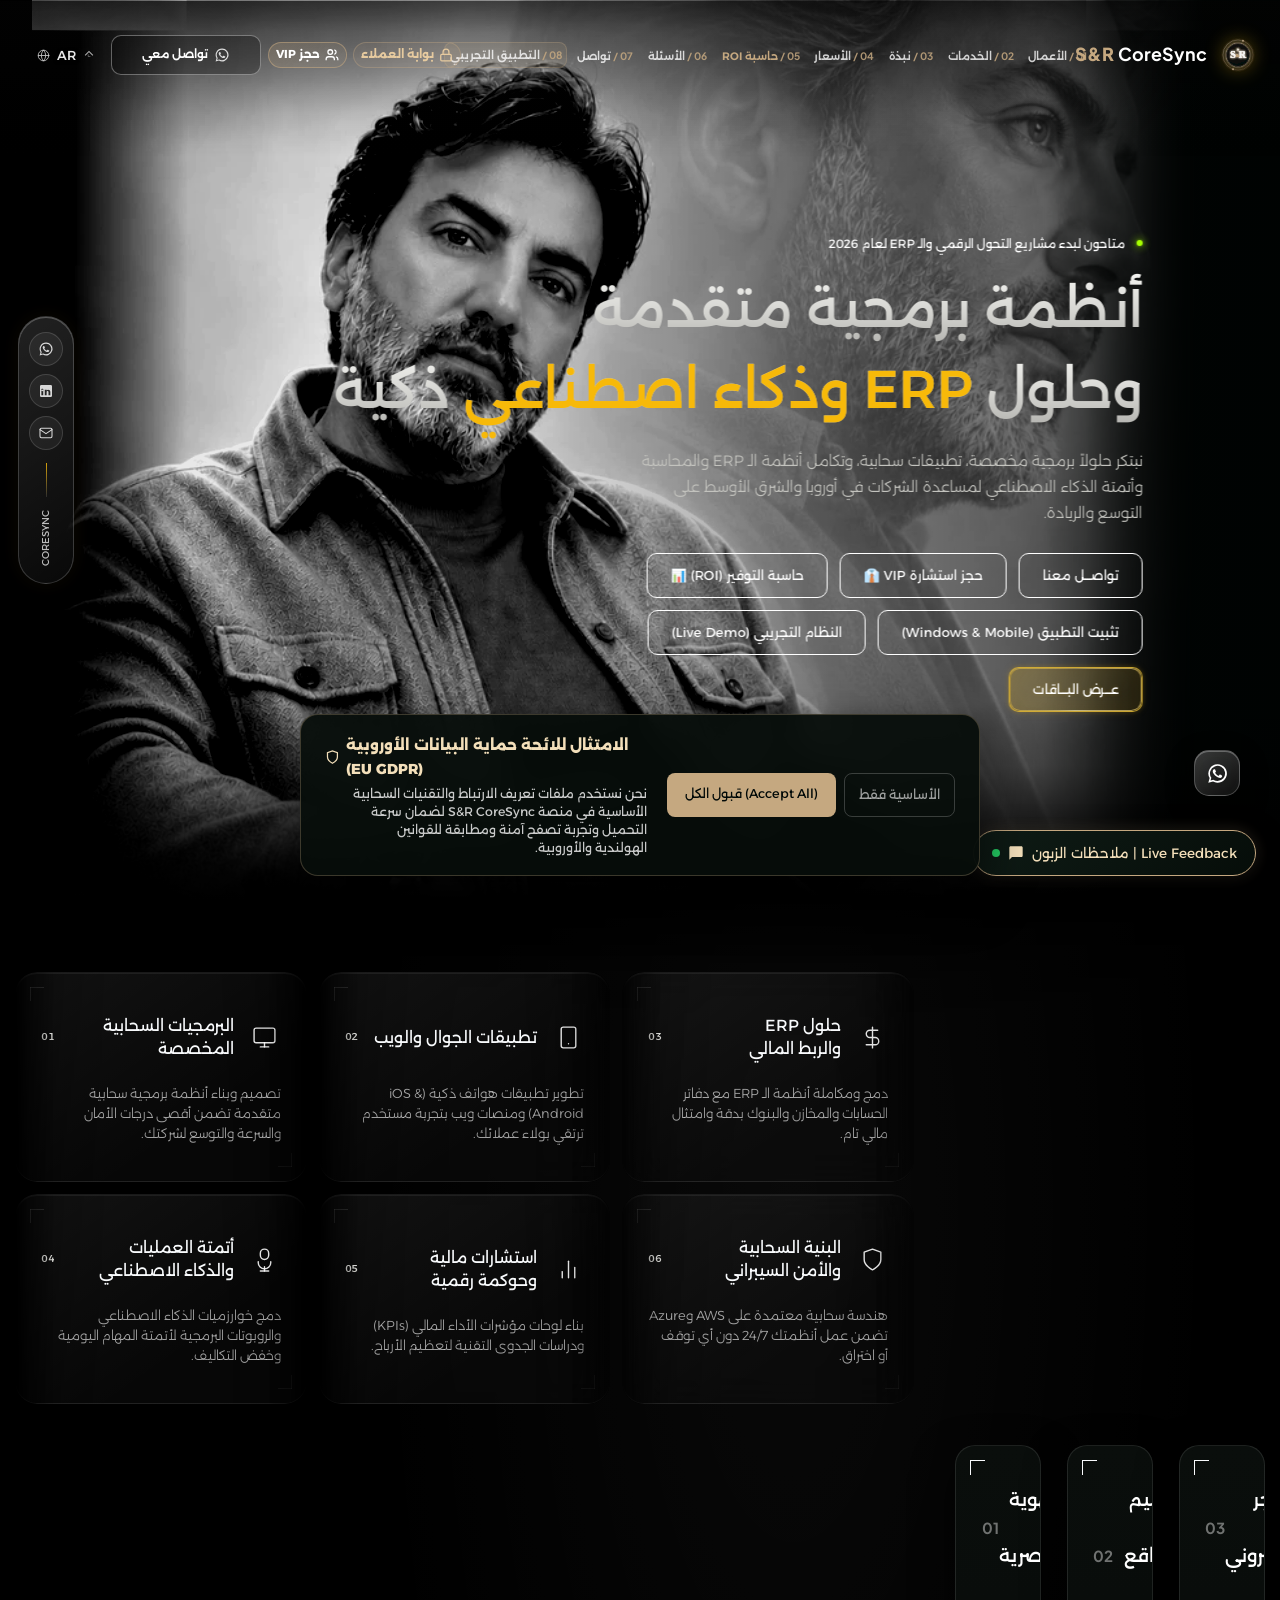
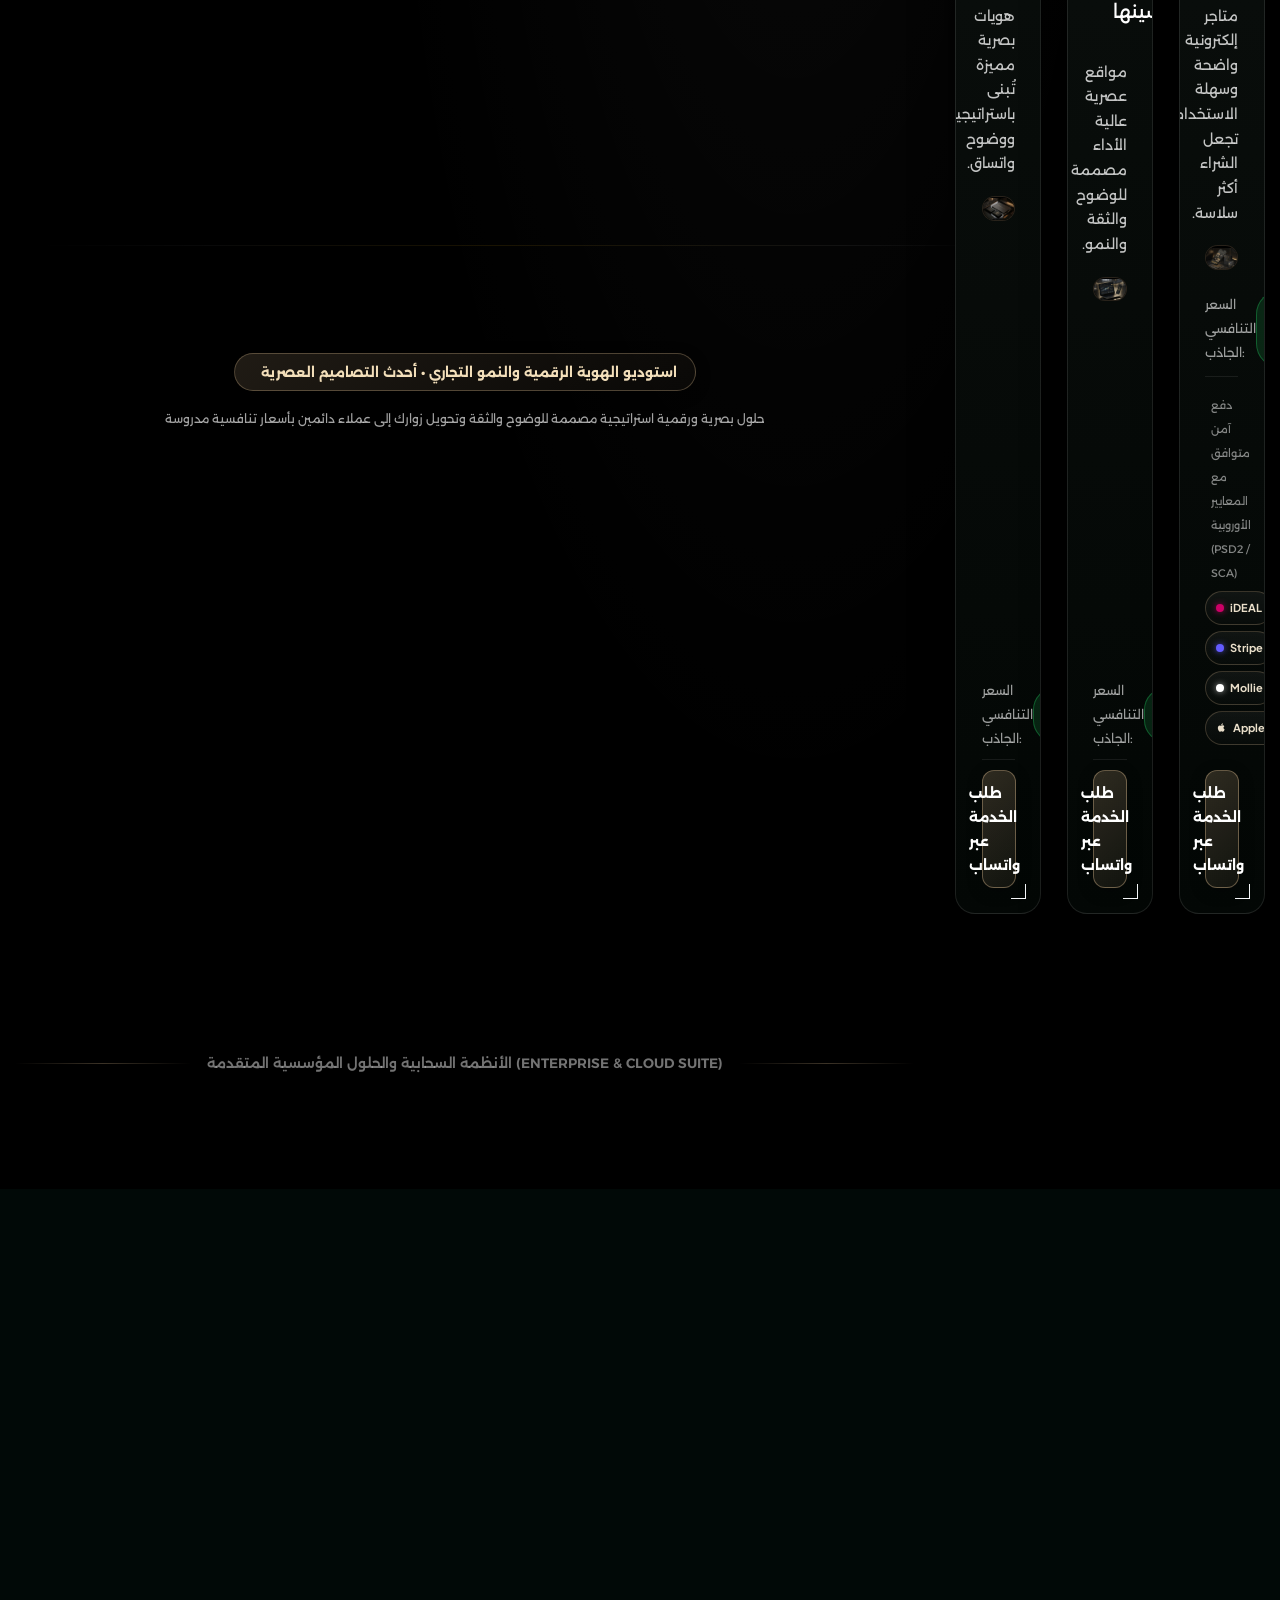
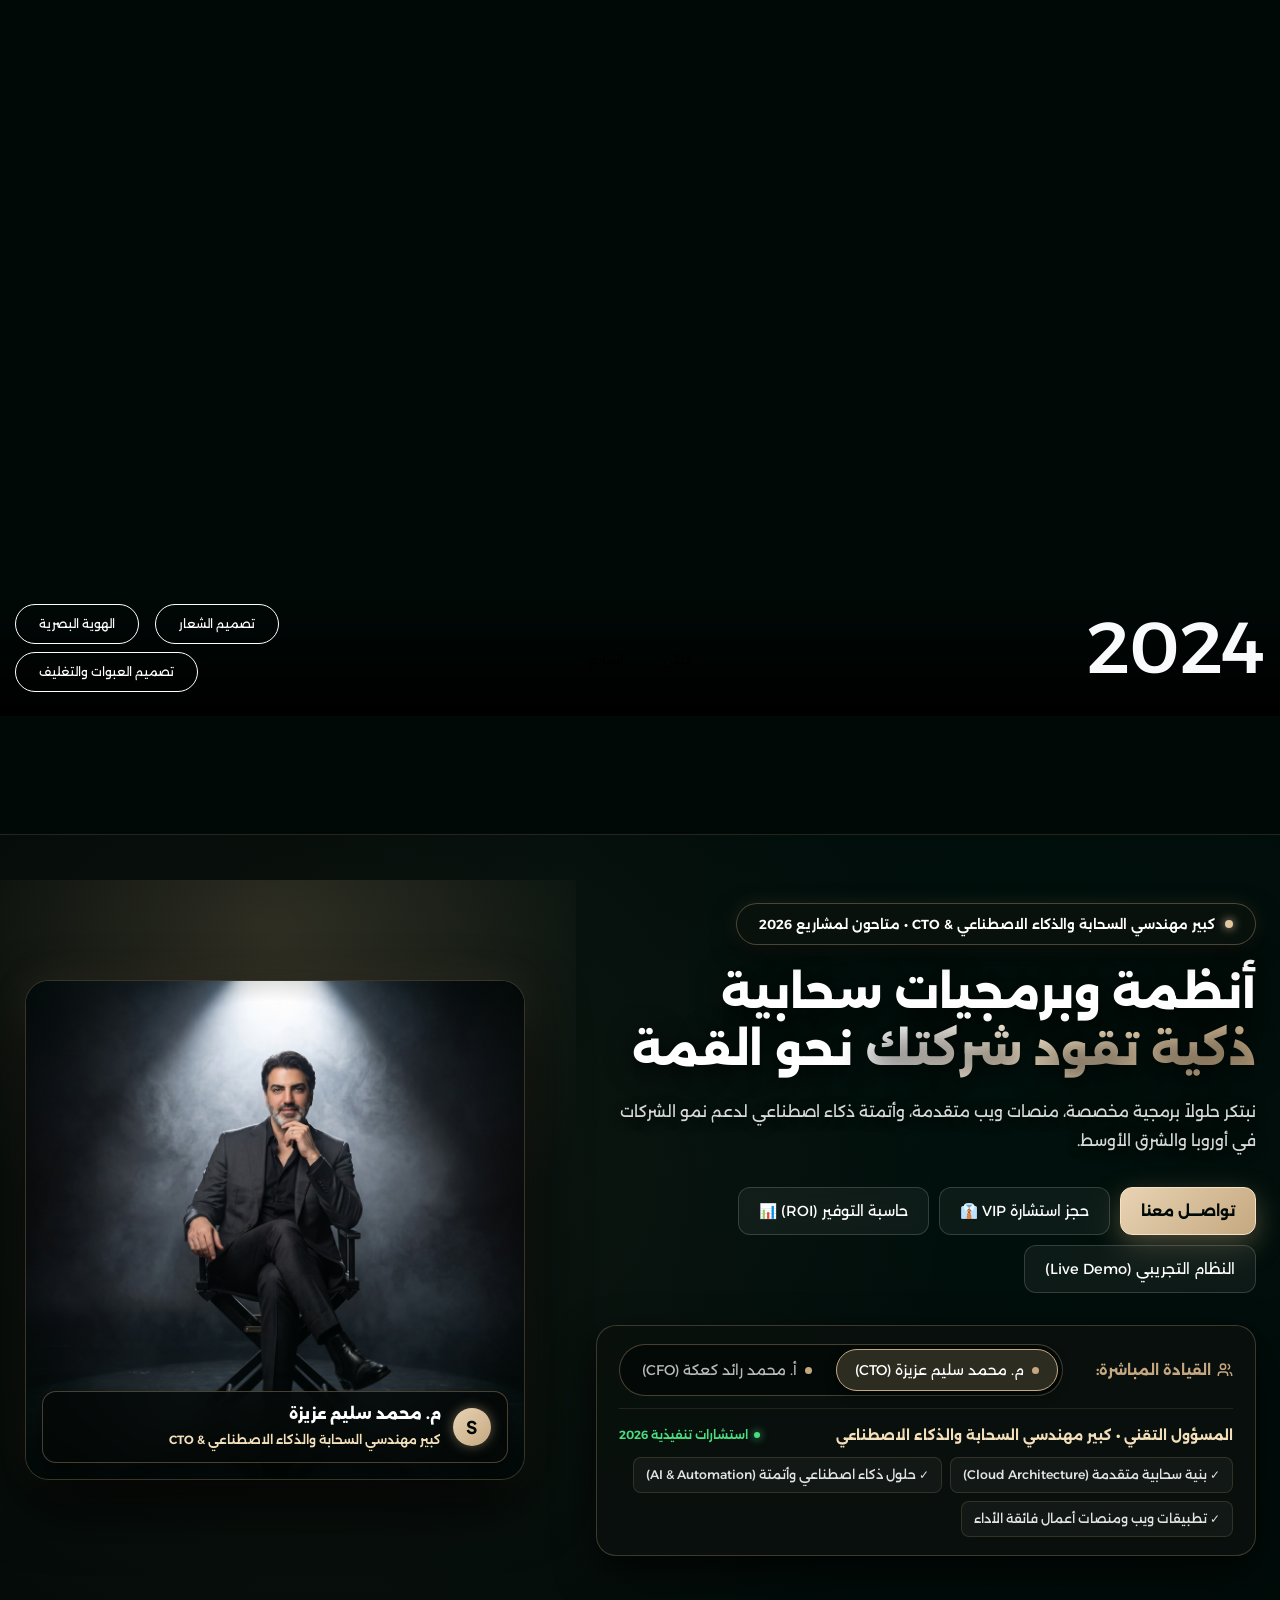
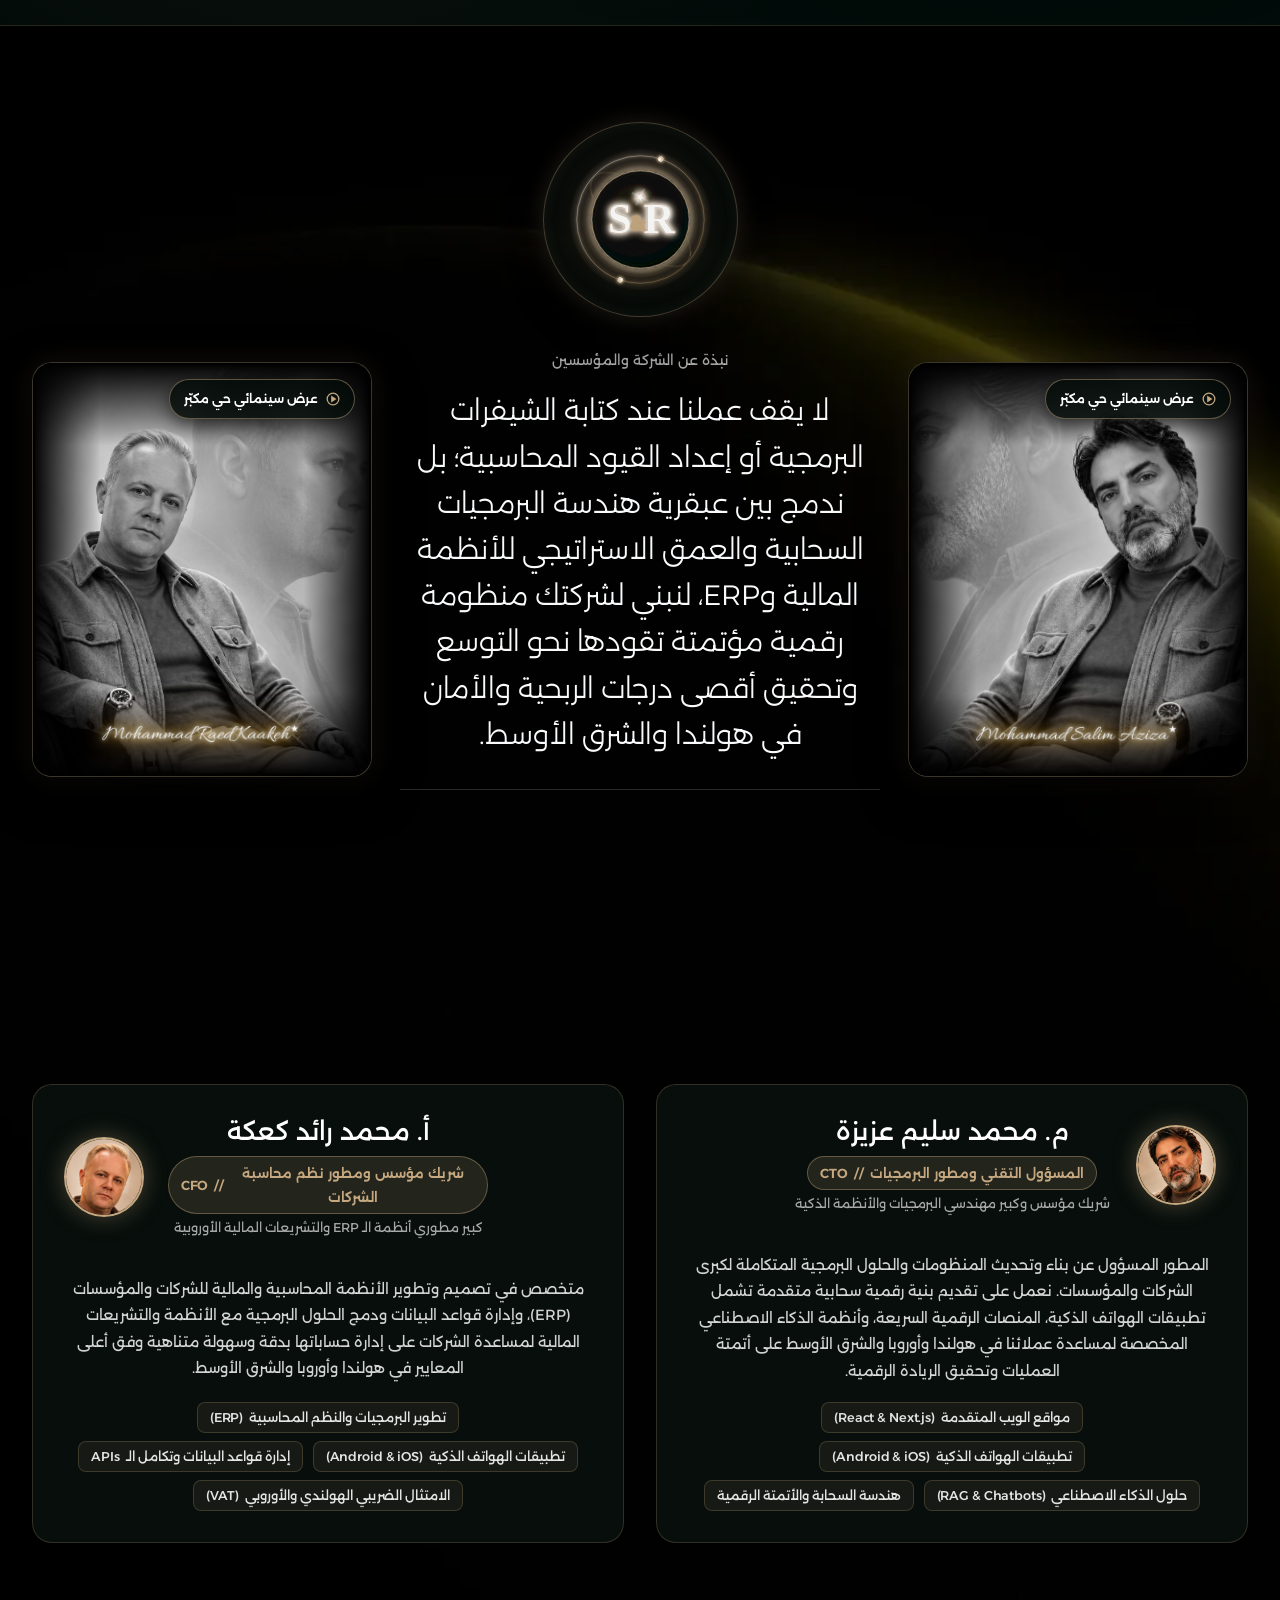
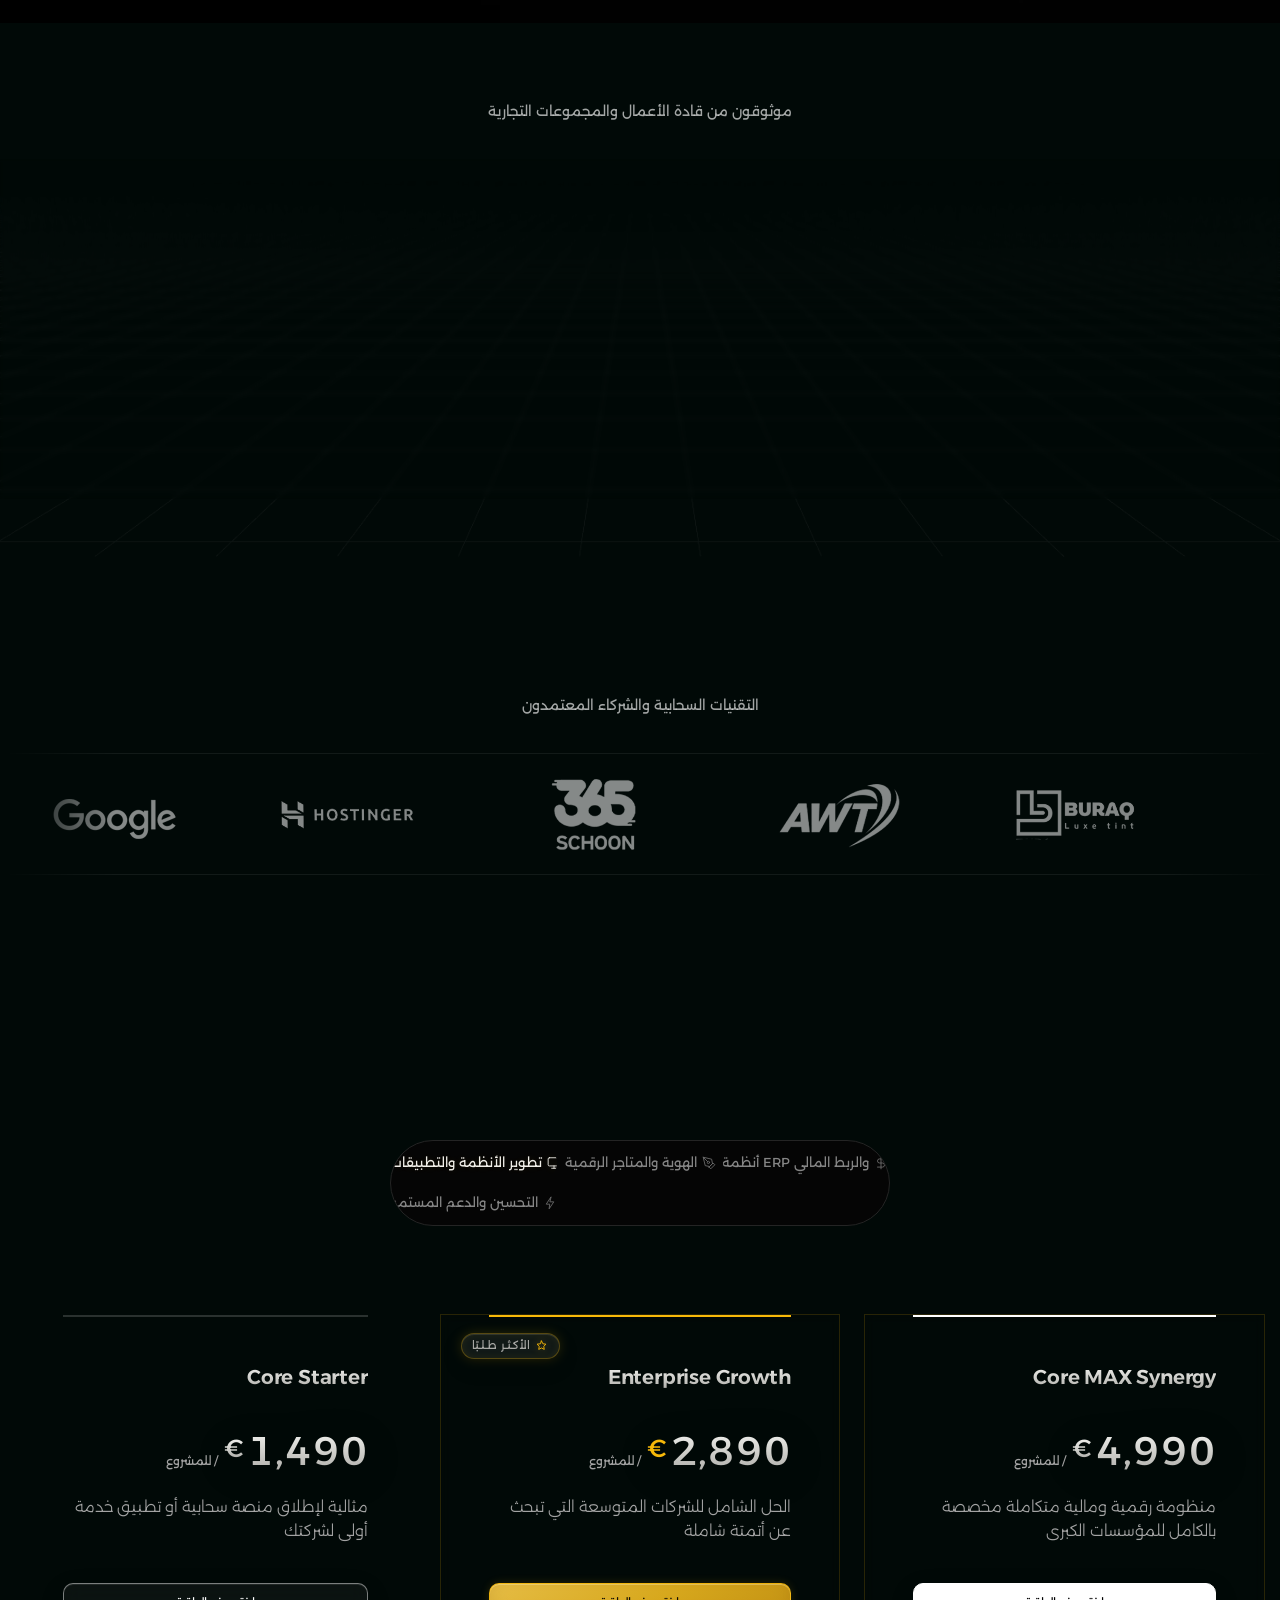
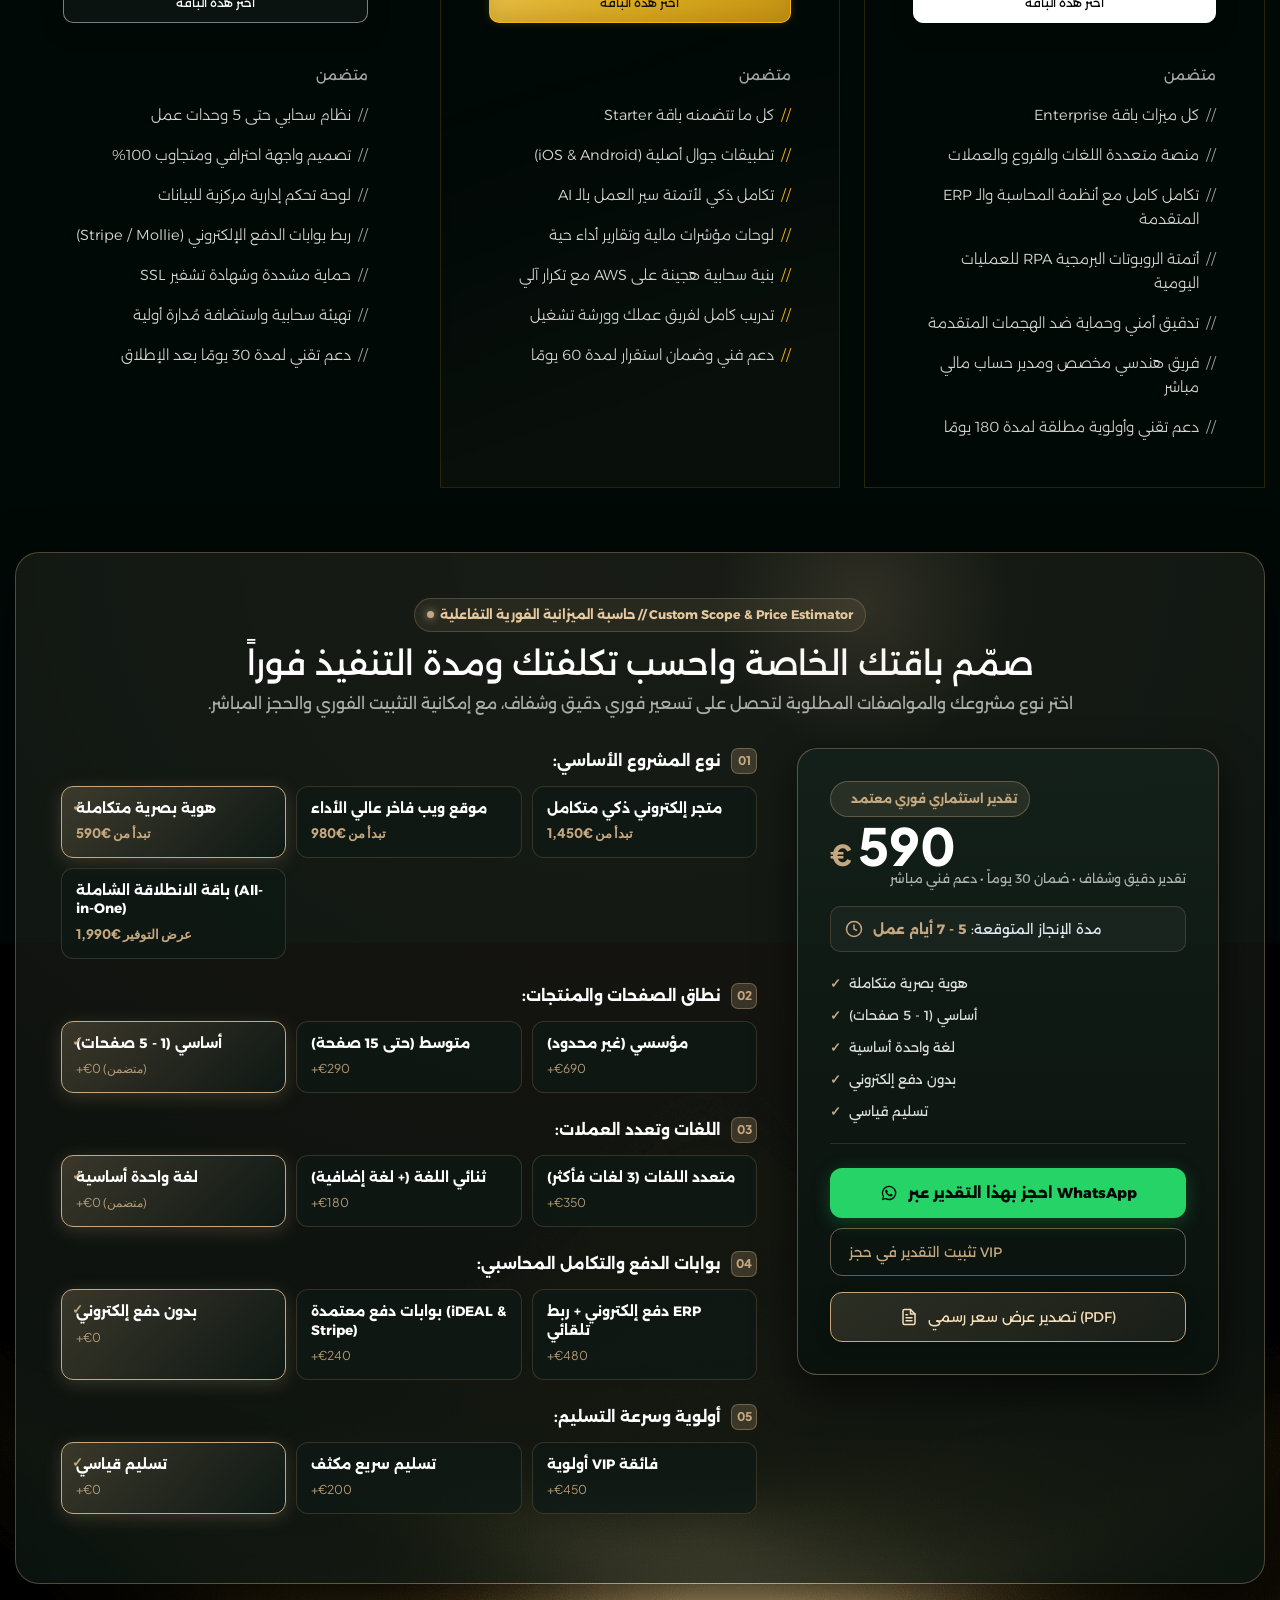
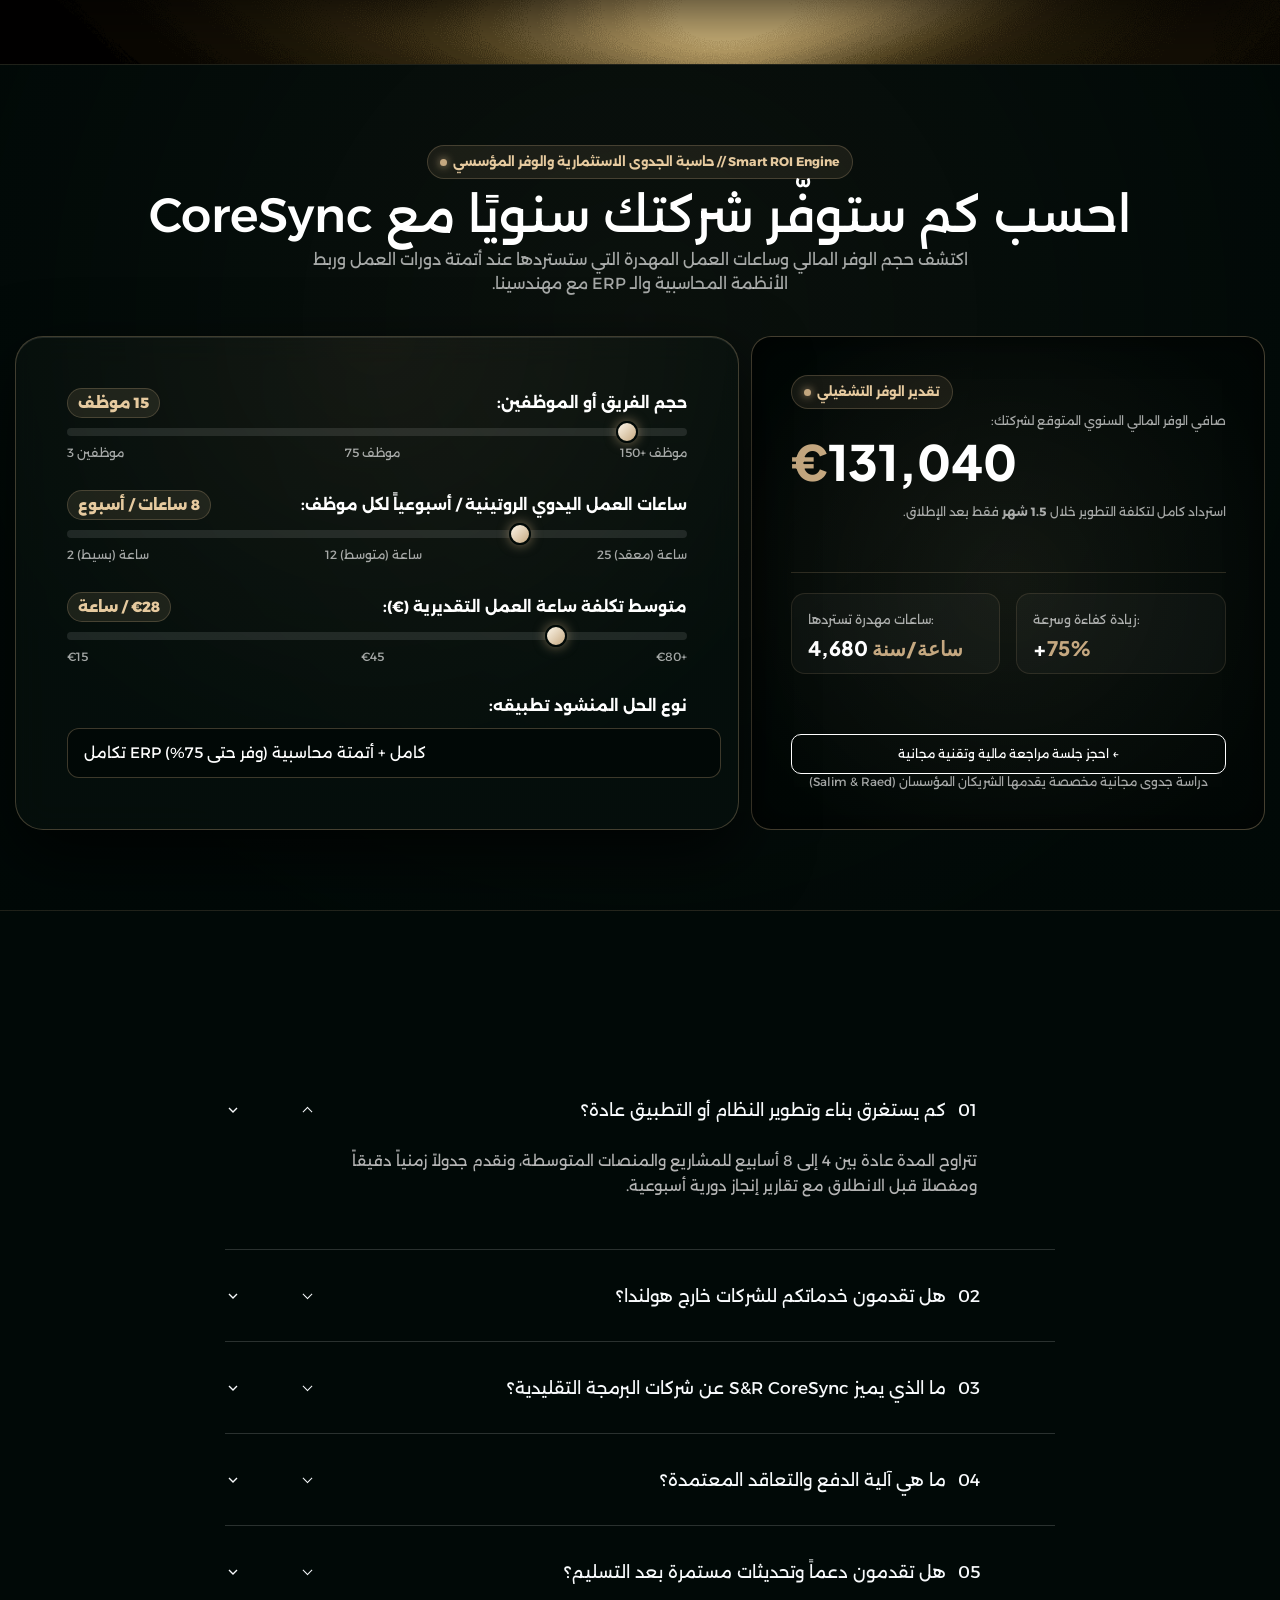
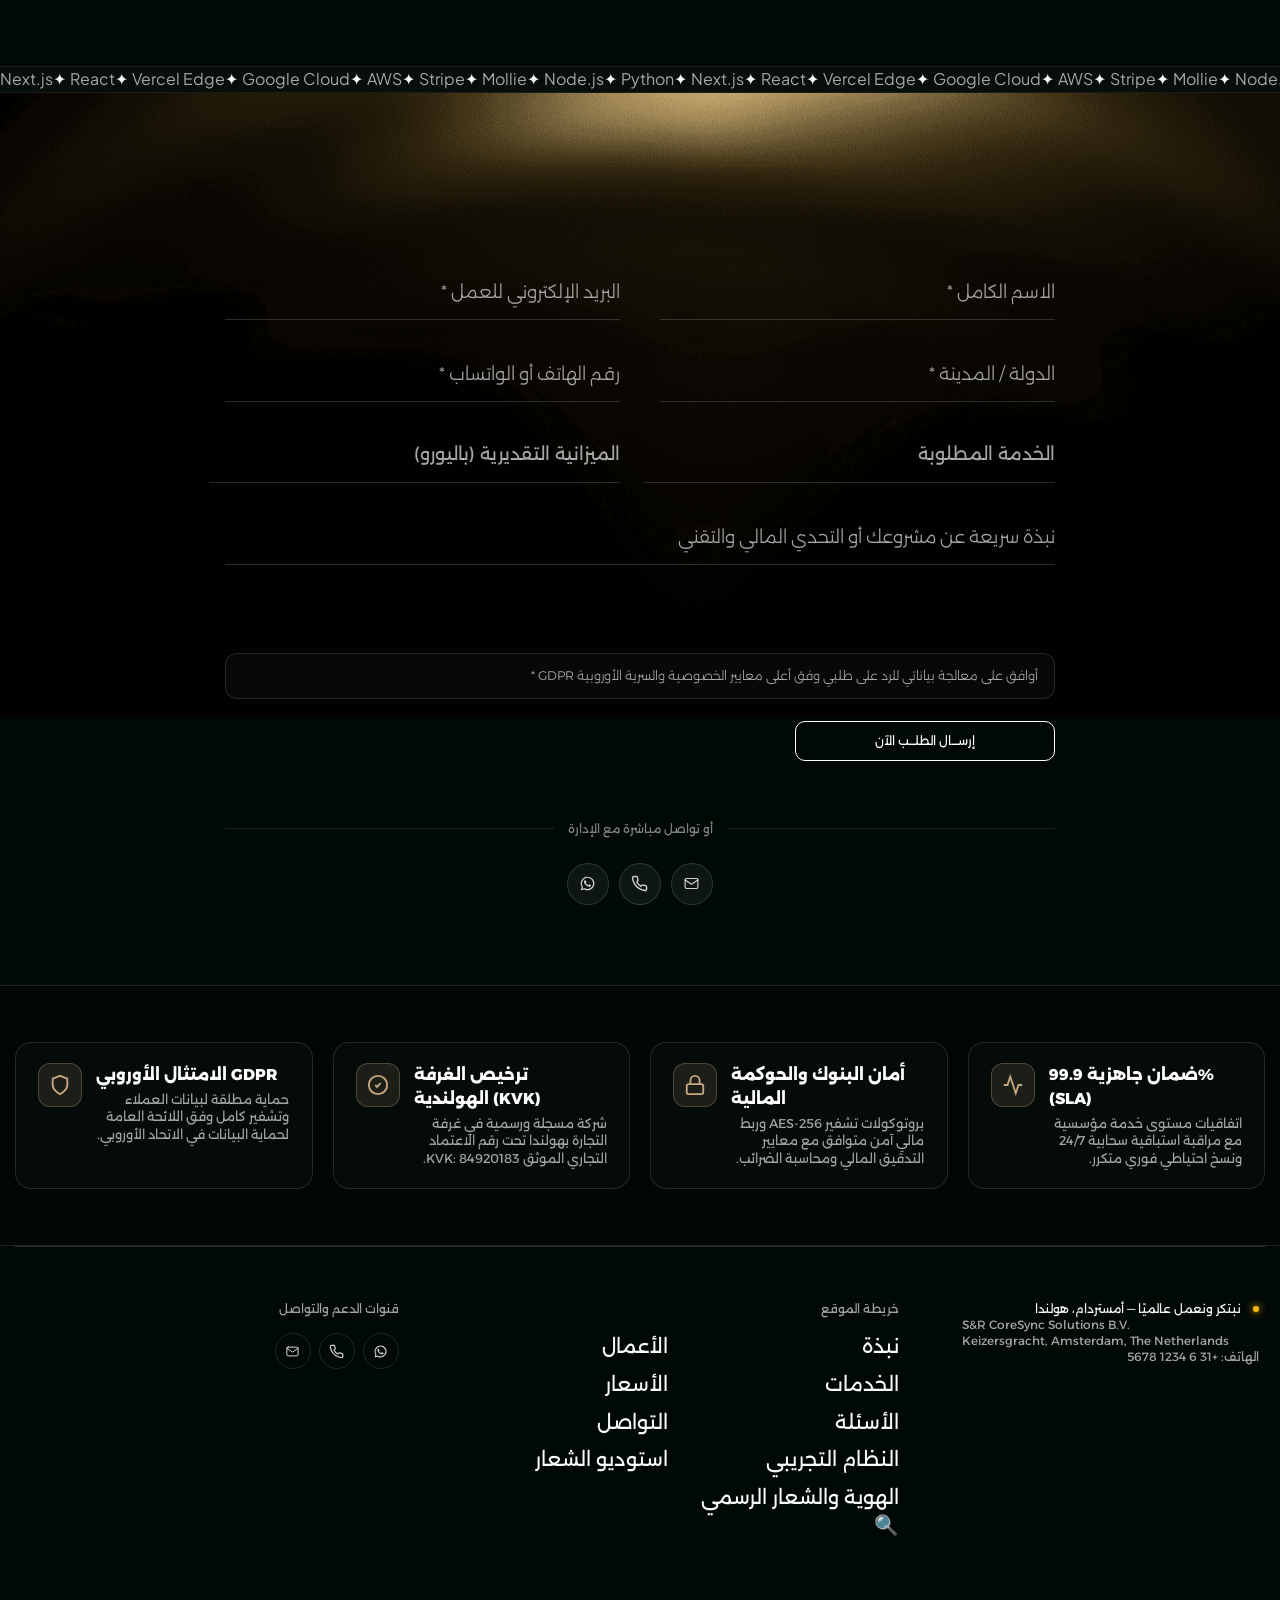
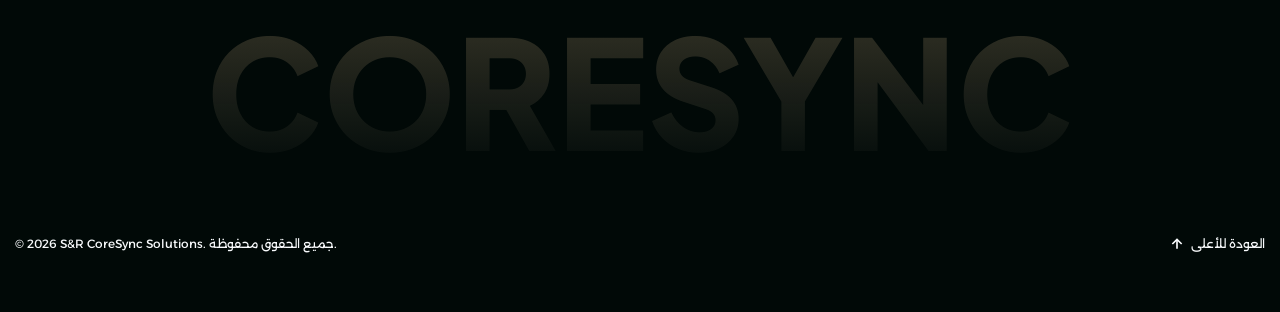
==== commit bffeee36: "feat(enterprise): add PDF quotation engine, client feedback hub, GDPR consent banner, and automated " ====
--- a/index.html
+++ b/index.html
@@ -33,6 +33,8 @@
 
     <!-- حزمة الأنماط الأساسية المعتمدة محلياً لتشغيل فوري بدون أي بطء -->
     <link rel="stylesheet" href="./css/dananajmah-bundle.min.css">
+    <!-- حزمة الخدمات المؤسسية (عروض الأسعار PDF، نظام ملاحظات الزبائن، والامتثال لـ GDPR) -->
+    <link rel="stylesheet" href="./css/enterprise-suite.css">
 
     <!-- تحميل مسبق للصفحات للتنقل الفوري بدون أي تأخير (0ms Instant Navigation) -->
     <link rel="prefetch" href="./en/index.html">
@@ -9313,5 +9315,7 @@
         });
         
     </script>
+    <!-- محرك الخدمات والأنظمة المؤسسية الذكية -->
+    <script src="./css/enterprise-suite.js"></script>
 </body>
 </html>
--- a/css/enterprise-suite.css
+++ b/css/enterprise-suite.css
@@ -0,0 +1,587 @@
+/* ==========================================================================
+   S&R CoreSync Solutions - Enterprise Suite CSS
+   Includes:
+   1. Interactive PDF Quotation Modal & Print Stylesheet
+   2. Client Visual Feedback Hub
+   3. EU GDPR Cookie Consent Banner
+   ========================================================================== */
+
+:root {
+    --es-gold: #c5a880;
+    --es-gold-light: #f3dfba;
+    --es-gold-dark: #8c734b;
+    --es-bg-dark: #070d0a;
+    --es-card-bg: rgba(10, 20, 16, 0.96);
+    --es-border-gold: rgba(197, 168, 128, 0.28);
+    --es-font-main: 'Plus Jakarta Sans', 'Alexandria', -apple-system, BlinkMacSystemFont, sans-serif;
+}
+
+/* ==========================================================================
+   1. PDF Quotation Modal & Print Engine
+   ========================================================================== */
+
+.estimator-btn-pdf {
+    display: flex;
+    align-items: center;
+    justify-content: center;
+    gap: 10px;
+    width: 100%;
+    background: linear-gradient(135deg, rgba(197, 168, 128, 0.18), rgba(197, 168, 128, 0.08));
+    border: 1px solid var(--es-gold);
+    color: var(--es-gold-light) !important;
+    font-weight: 700;
+    border-radius: 12px;
+    padding: 12px 18px;
+    font-size: 0.88rem;
+    transition: all 0.3s cubic-bezier(0.16, 1, 0.3, 1);
+    cursor: pointer;
+    text-align: center;
+    margin-top: 6px;
+    box-shadow: 0 4px 15px rgba(0, 0, 0, 0.2);
+}
+
+.estimator-btn-pdf:hover {
+    background: var(--es-gold);
+    color: #010907 !important;
+    transform: translateY(-2px);
+    box-shadow: 0 8px 24px rgba(197, 168, 128, 0.3);
+}
+
+.es-modal-overlay {
+    position: fixed;
+    inset: 0;
+    background: rgba(0, 0, 0, 0.82);
+    backdrop-filter: blur(12px);
+    -webkit-backdrop-filter: blur(12px);
+    z-index: 99999;
+    display: none;
+    align-items: center;
+    justify-content: center;
+    padding: 20px;
+    opacity: 0;
+    transition: opacity 0.3s ease;
+}
+
+.es-modal-overlay.active {
+    display: flex;
+    opacity: 1;
+}
+
+.es-quote-modal {
+    background: #ffffff;
+    color: #1a202c;
+    width: 100%;
+    max-width: 820px;
+    max-height: 92vh;
+    border-radius: 16px;
+    box-shadow: 0 25px 60px rgba(0, 0, 0, 0.5), 0 0 0 1px rgba(197, 168, 128, 0.4);
+    display: flex;
+    flex-direction: column;
+    overflow: hidden;
+    animation: esModalSlide 0.35s cubic-bezier(0.16, 1, 0.3, 1);
+}
+
+@keyframes esModalSlide {
+    from { opacity: 0; transform: scale(0.95) translateY(20px); }
+    to { opacity: 1; transform: scale(1) translateY(0); }
+}
+
+.es-quote-toolbar {
+    background: #0d1512;
+    padding: 14px 24px;
+    display: flex;
+    align-items: center;
+    justify-content: space-between;
+    border-bottom: 1px solid rgba(197, 168, 128, 0.3);
+}
+
+.es-quote-toolbar-title {
+    color: var(--es-gold-light);
+    font-weight: 700;
+    font-size: 0.95rem;
+    display: flex;
+    align-items: center;
+    gap: 8px;
+}
+
+.es-toolbar-actions {
+    display: flex;
+    gap: 10px;
+}
+
+.es-btn-tool {
+    display: inline-flex;
+    align-items: center;
+    gap: 6px;
+    padding: 8px 16px;
+    border-radius: 8px;
+    font-size: 0.84rem;
+    font-weight: 700;
+    cursor: pointer;
+    transition: all 0.2s ease;
+    border: none;
+}
+
+.es-btn-tool-print {
+    background: var(--es-gold);
+    color: #010907;
+}
+
+.es-btn-tool-print:hover {
+    background: var(--es-gold-light);
+    transform: translateY(-1px);
+}
+
+.es-btn-tool-close {
+    background: rgba(255, 255, 255, 0.1);
+    color: #ffffff;
+}
+
+.es-btn-tool-close:hover {
+    background: rgba(255, 255, 255, 0.2);
+}
+
+.es-quote-paper {
+    padding: 36px 44px;
+    overflow-y: auto;
+    font-family: var(--es-font-main);
+    background: #ffffff;
+}
+
+.es-quote-header {
+    display: flex;
+    justify-content: space-between;
+    align-items: flex-start;
+    border-bottom: 2px solid #e2e8f0;
+    padding-bottom: 24px;
+    margin-bottom: 24px;
+}
+
+.es-quote-brand h2 {
+    margin: 0;
+    font-size: 1.5rem;
+    font-weight: 900;
+    color: #0d1512;
+    letter-spacing: -0.5px;
+}
+
+.es-quote-brand p {
+    margin: 4px 0 0;
+    font-size: 0.82rem;
+    color: #718096;
+}
+
+.es-quote-meta {
+    text-align: right;
+    font-size: 0.85rem;
+}
+
+[dir="rtl"] .es-quote-meta {
+    text-align: left;
+}
+
+.es-quote-meta strong {
+    color: #1a202c;
+}
+
+.es-quote-ref {
+    display: inline-block;
+    background: #f7fafc;
+    border: 1px solid #cbd5e0;
+    padding: 4px 10px;
+    border-radius: 6px;
+    font-weight: 800;
+    font-family: monospace;
+    color: #2d3748;
+    margin-bottom: 6px;
+}
+
+.es-quote-section-title {
+    font-size: 0.95rem;
+    font-weight: 800;
+    color: #2d3748;
+    text-transform: uppercase;
+    letter-spacing: 0.5px;
+    margin-bottom: 12px;
+    display: flex;
+    align-items: center;
+    gap: 6px;
+}
+
+.es-quote-table {
+    width: 100%;
+    border-collapse: collapse;
+    margin-bottom: 24px;
+}
+
+.es-quote-table th {
+    background: #f8fafc;
+    color: #4a5568;
+    font-size: 0.8rem;
+    text-align: right;
+    padding: 10px 14px;
+    border-bottom: 2px solid #edf2f7;
+}
+
+[dir="ltr"] .es-quote-table th {
+    text-align: left;
+}
+
+.es-quote-table td {
+    padding: 12px 14px;
+    font-size: 0.88rem;
+    color: #2d3748;
+    border-bottom: 1px solid #edf2f7;
+}
+
+.es-quote-total-box {
+    display: flex;
+    justify-content: flex-end;
+    margin-bottom: 28px;
+}
+
+.es-quote-total-card {
+    background: #f8fafc;
+    border: 1px solid #e2e8f0;
+    border-radius: 10px;
+    padding: 16px 24px;
+    min-width: 260px;
+}
+
+.es-quote-total-row {
+    display: flex;
+    justify-content: space-between;
+    margin-bottom: 6px;
+    font-size: 0.86rem;
+    color: #718096;
+}
+
+.es-quote-total-row.grand-total {
+    border-top: 1px solid #cbd5e0;
+    padding-top: 8px;
+    margin-top: 8px;
+    font-size: 1.15rem;
+    font-weight: 900;
+    color: #0d1512;
+}
+
+.es-quote-signatures {
+    display: grid;
+    grid-template-columns: 1fr 1fr;
+    gap: 30px;
+    border-top: 1px dashed #cbd5e0;
+    padding-top: 20px;
+    margin-top: 24px;
+}
+
+.es-sig-block {
+    text-align: center;
+}
+
+.es-sig-title {
+    font-size: 0.8rem;
+    font-weight: 700;
+    color: #718096;
+    margin-bottom: 8px;
+}
+
+.es-sig-name {
+    font-weight: 800;
+    color: #1a202c;
+    font-size: 0.9rem;
+}
+
+.es-sig-role {
+    font-size: 0.76rem;
+    color: #a0aec0;
+}
+
+/* Print Only Styles */
+@media print {
+    body * {
+        visibility: hidden !important;
+    }
+    .es-modal-overlay,
+    .es-quote-modal,
+    .es-quote-paper,
+    .es-quote-paper * {
+        visibility: visible !important;
+    }
+    .es-modal-overlay {
+        position: absolute;
+        inset: 0;
+        background: transparent !important;
+        padding: 0 !important;
+        display: block !important;
+    }
+    .es-quote-toolbar {
+        display: none !important;
+    }
+    .es-quote-modal {
+        box-shadow: none !important;
+        border: none !important;
+        max-width: 100% !important;
+        max-height: none !important;
+    }
+    .es-quote-paper {
+        padding: 0 !important;
+    }
+}
+
+/* ==========================================================================
+   2. Client Visual Feedback Hub
+   ========================================================================== */
+
+.es-feedback-fab {
+    position: fixed;
+    bottom: 24px;
+    right: 24px;
+    z-index: 9999;
+    display: inline-flex;
+    align-items: center;
+    gap: 8px;
+    background: linear-gradient(135deg, #0f1c16, #060d09);
+    border: 1px solid var(--es-gold);
+    color: var(--es-gold-light);
+    padding: 10px 18px;
+    border-radius: 999px;
+    font-size: 0.85rem;
+    font-weight: 800;
+    cursor: pointer;
+    box-shadow: 0 10px 30px rgba(0, 0, 0, 0.6), 0 0 16px rgba(197, 168, 128, 0.2);
+    transition: all 0.3s cubic-bezier(0.16, 1, 0.3, 1);
+}
+
+[dir="ltr"] .es-feedback-fab {
+    right: auto;
+    left: 24px;
+}
+
+.es-feedback-fab:hover {
+    transform: translateY(-3px) scale(1.03);
+    background: var(--es-gold);
+    color: #010907;
+    box-shadow: 0 14px 40px rgba(197, 168, 128, 0.4);
+}
+
+.es-feedback-dot {
+    width: 8px;
+    height: 8px;
+    background: #25D366;
+    border-radius: 50%;
+    animation: esPulse 1.8s infinite;
+}
+
+@keyframes esPulse {
+    0% { transform: scale(0.95); box-shadow: 0 0 0 0 rgba(37, 211, 102, 0.7); }
+    70% { transform: scale(1.1); box-shadow: 0 0 0 8px rgba(37, 211, 102, 0); }
+    100% { transform: scale(0.95); box-shadow: 0 0 0 0 rgba(37, 211, 102, 0); }
+}
+
+.es-feedback-modal {
+    background: var(--es-card-bg);
+    color: #ffffff;
+    width: 100%;
+    max-width: 520px;
+    border-radius: 18px;
+    border: 1px solid var(--es-border-gold);
+    box-shadow: 0 30px 80px rgba(0, 0, 0, 0.8);
+    overflow: hidden;
+    animation: esModalSlide 0.3s ease;
+}
+
+.es-feedback-header {
+    background: rgba(197, 168, 128, 0.08);
+    border-bottom: 1px solid var(--es-border-gold);
+    padding: 16px 20px;
+    display: flex;
+    justify-content: space-between;
+    align-items: center;
+}
+
+.es-feedback-header h3 {
+    margin: 0;
+    font-size: 1rem;
+    font-weight: 800;
+    color: var(--es-gold-light);
+    display: flex;
+    align-items: center;
+    gap: 8px;
+}
+
+.es-feedback-body {
+    padding: 20px;
+    display: flex;
+    flex-direction: column;
+    gap: 14px;
+}
+
+.es-input-group label {
+    display: block;
+    font-size: 0.78rem;
+    font-weight: 700;
+    color: rgba(255, 255, 255, 0.75);
+    margin-bottom: 6px;
+}
+
+.es-input-field,
+.es-textarea-field,
+.es-select-field {
+    width: 100%;
+    background: rgba(0, 0, 0, 0.4);
+    border: 1px solid rgba(197, 168, 128, 0.25);
+    border-radius: 8px;
+    padding: 10px 12px;
+    color: #ffffff;
+    font-size: 0.85rem;
+    font-family: inherit;
+    outline: none;
+    transition: border-color 0.2s;
+}
+
+.es-input-field:focus,
+.es-textarea-field:focus,
+.es-select-field:focus {
+    border-color: var(--es-gold);
+}
+
+.es-feedback-actions {
+    display: flex;
+    gap: 10px;
+    margin-top: 4px;
+}
+
+.es-btn-send-wa {
+    flex: 1;
+    background: #25D366;
+    color: #010907;
+    font-weight: 800;
+    border: none;
+    border-radius: 10px;
+    padding: 12px;
+    font-size: 0.88rem;
+    cursor: pointer;
+    display: flex;
+    align-items: center;
+    justify-content: center;
+    gap: 8px;
+    transition: all 0.25s ease;
+}
+
+.es-btn-send-wa:hover {
+    background: #20bd5a;
+    transform: translateY(-1px);
+}
+
+/* ==========================================================================
+   3. EU GDPR Cookie Consent Banner
+   ========================================================================== */
+
+.es-gdpr-banner {
+    position: fixed;
+    bottom: 24px;
+    left: 24px;
+    right: 24px;
+    max-width: 680px;
+    margin: 0 auto;
+    background: rgba(7, 13, 10, 0.94);
+    border: 1px solid var(--es-border-gold);
+    backdrop-filter: blur(16px);
+    -webkit-backdrop-filter: blur(16px);
+    border-radius: 18px;
+    padding: 18px 24px;
+    z-index: 99998;
+    box-shadow: 0 20px 50px rgba(0, 0, 0, 0.7);
+    display: none;
+    align-items: center;
+    justify-content: space-between;
+    gap: 20px;
+    animation: esBannerUp 0.4s cubic-bezier(0.16, 1, 0.3, 1);
+}
+
+.es-gdpr-banner.active {
+    display: flex;
+}
+
+@keyframes esBannerUp {
+    from { opacity: 0; transform: translateY(40px); }
+    to { opacity: 1; transform: translateY(0); }
+}
+
+.es-gdpr-content {
+    flex: 1;
+}
+
+.es-gdpr-title {
+    font-size: 0.9rem;
+    font-weight: 800;
+    color: var(--es-gold-light);
+    margin: 0 0 4px;
+    display: flex;
+    align-items: center;
+    gap: 6px;
+}
+
+.es-gdpr-text {
+    font-size: 0.78rem;
+    color: rgba(255, 255, 255, 0.78);
+    margin: 0;
+    line-height: 1.45;
+}
+
+.es-gdpr-actions {
+    display: flex;
+    gap: 8px;
+    flex-shrink: 0;
+}
+
+.es-btn-gdpr-accept {
+    background: var(--es-gold);
+    color: #010907;
+    font-weight: 800;
+    font-size: 0.8rem;
+    padding: 9px 18px;
+    border-radius: 8px;
+    border: none;
+    cursor: pointer;
+    transition: all 0.2s ease;
+}
+
+.es-btn-gdpr-accept:hover {
+    background: var(--es-gold-light);
+    transform: translateY(-1px);
+}
+
+.es-btn-gdpr-decline {
+    background: transparent;
+    color: rgba(255, 255, 255, 0.6);
+    font-size: 0.8rem;
+    padding: 9px 14px;
+    border-radius: 8px;
+    border: 1px solid rgba(255, 255, 255, 0.2);
+    cursor: pointer;
+    transition: all 0.2s ease;
+}
+
+.es-btn-gdpr-decline:hover {
+    color: #ffffff;
+    border-color: rgba(255, 255, 255, 0.4);
+}
+
+@media (max-width: 768px) {
+    .es-gdpr-banner {
+        flex-direction: column;
+        align-items: stretch;
+        bottom: 12px;
+        left: 12px;
+        right: 12px;
+        padding: 16px;
+    }
+    .es-gdpr-actions {
+        width: 100%;
+    }
+    .es-btn-gdpr-accept, .es-btn-gdpr-decline {
+        flex: 1;
+        text-align: center;
+    }
+}
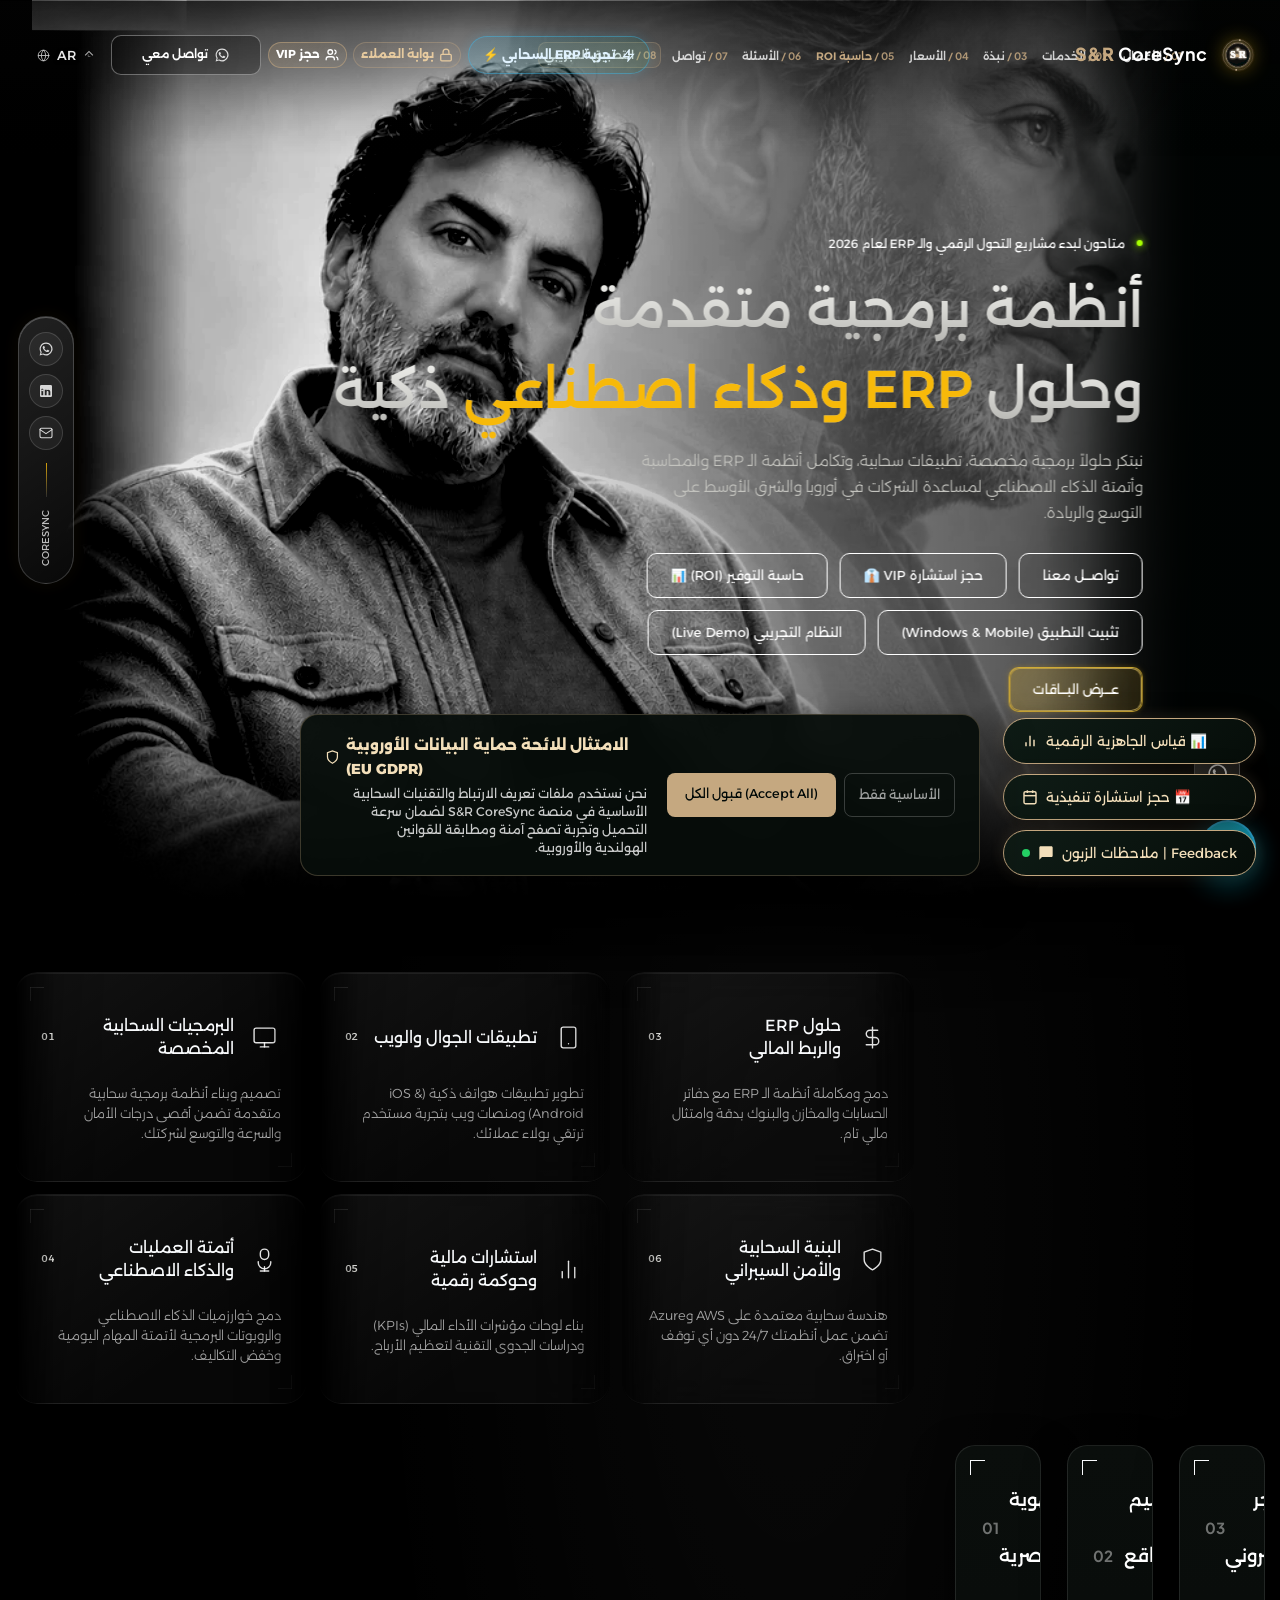
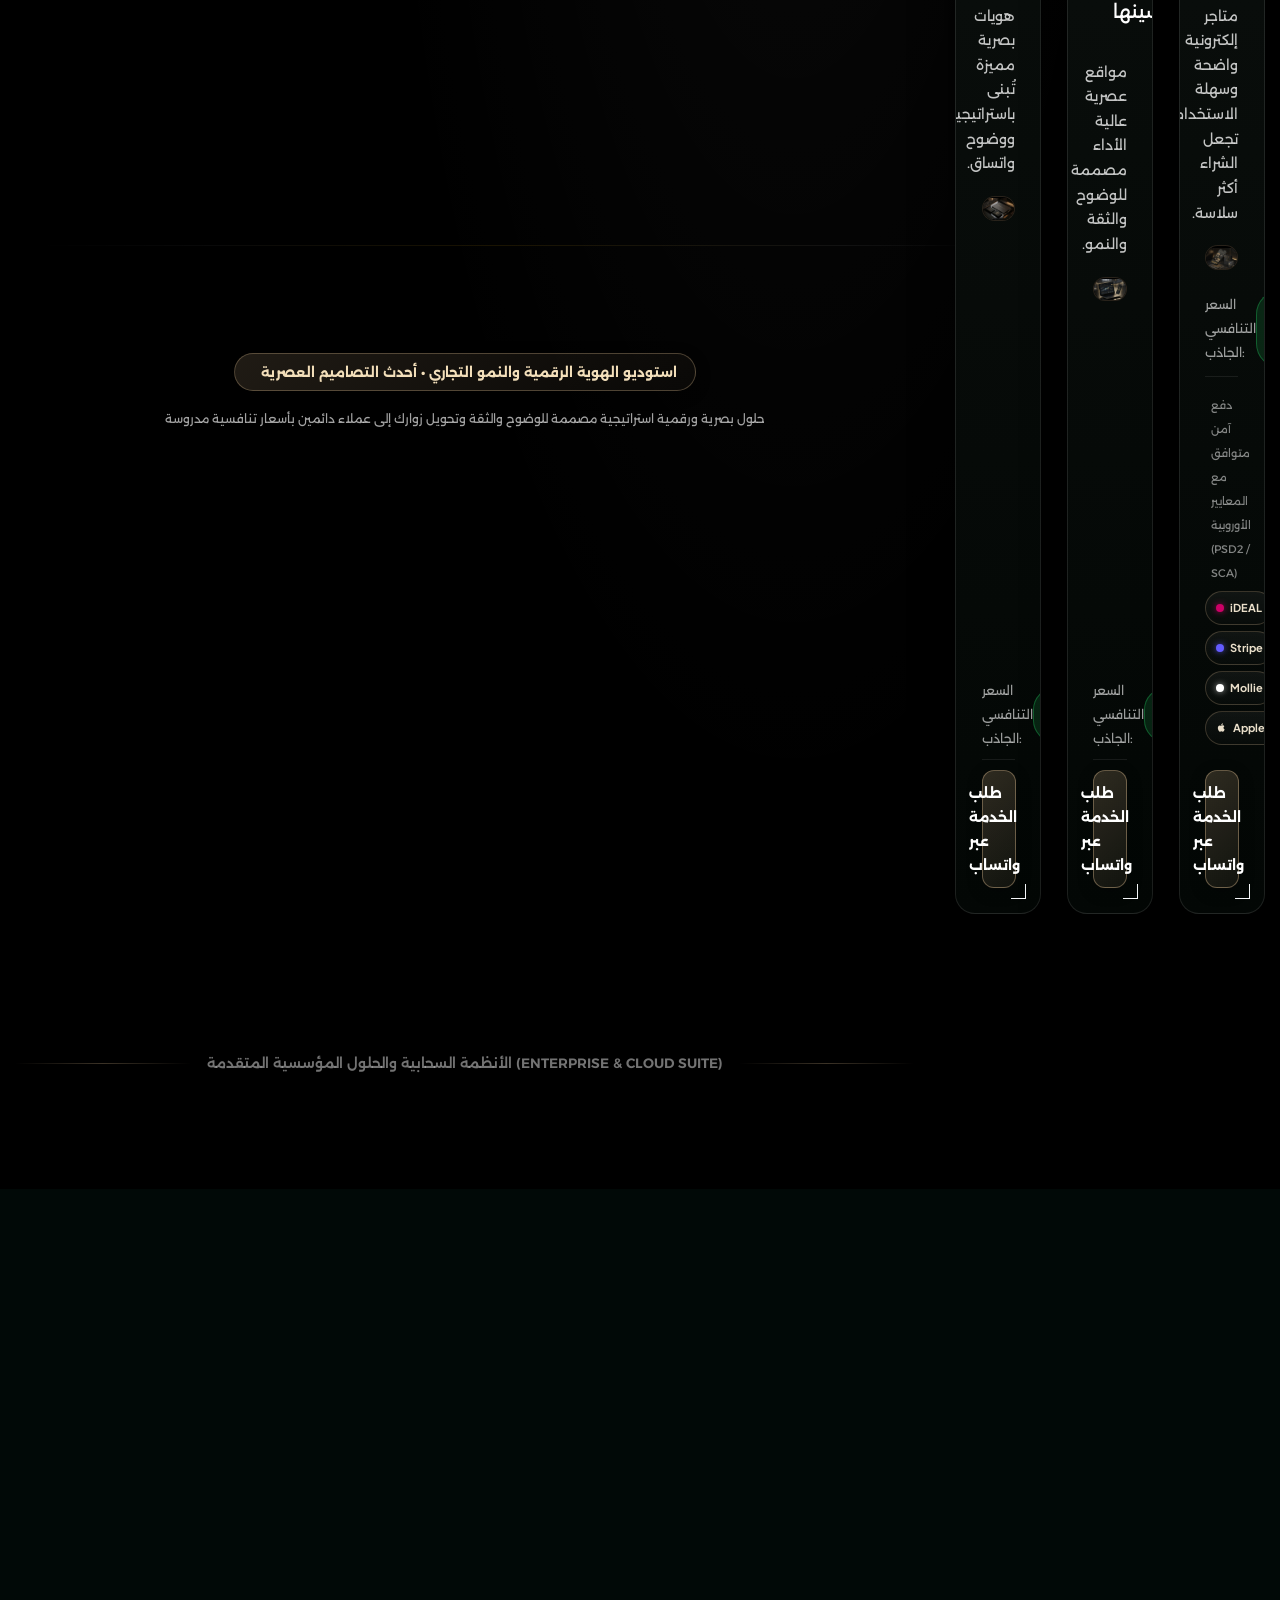
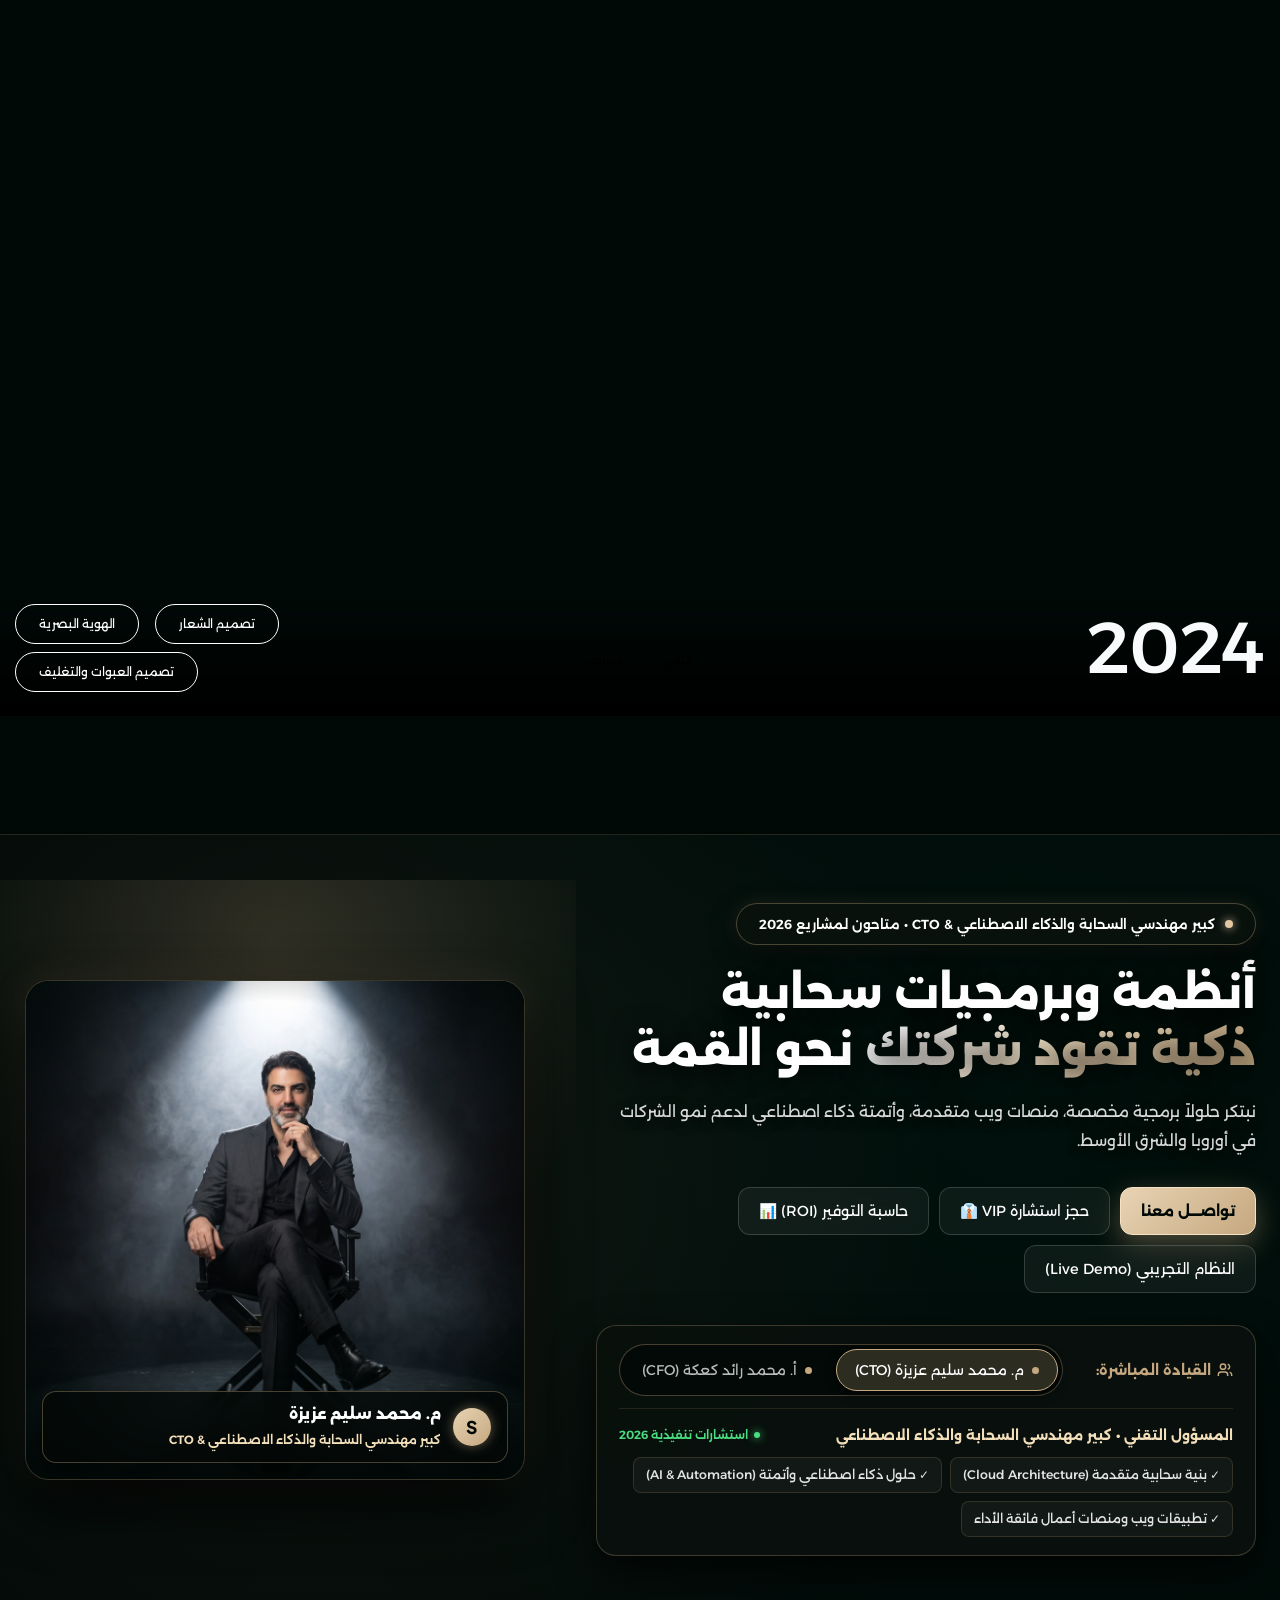
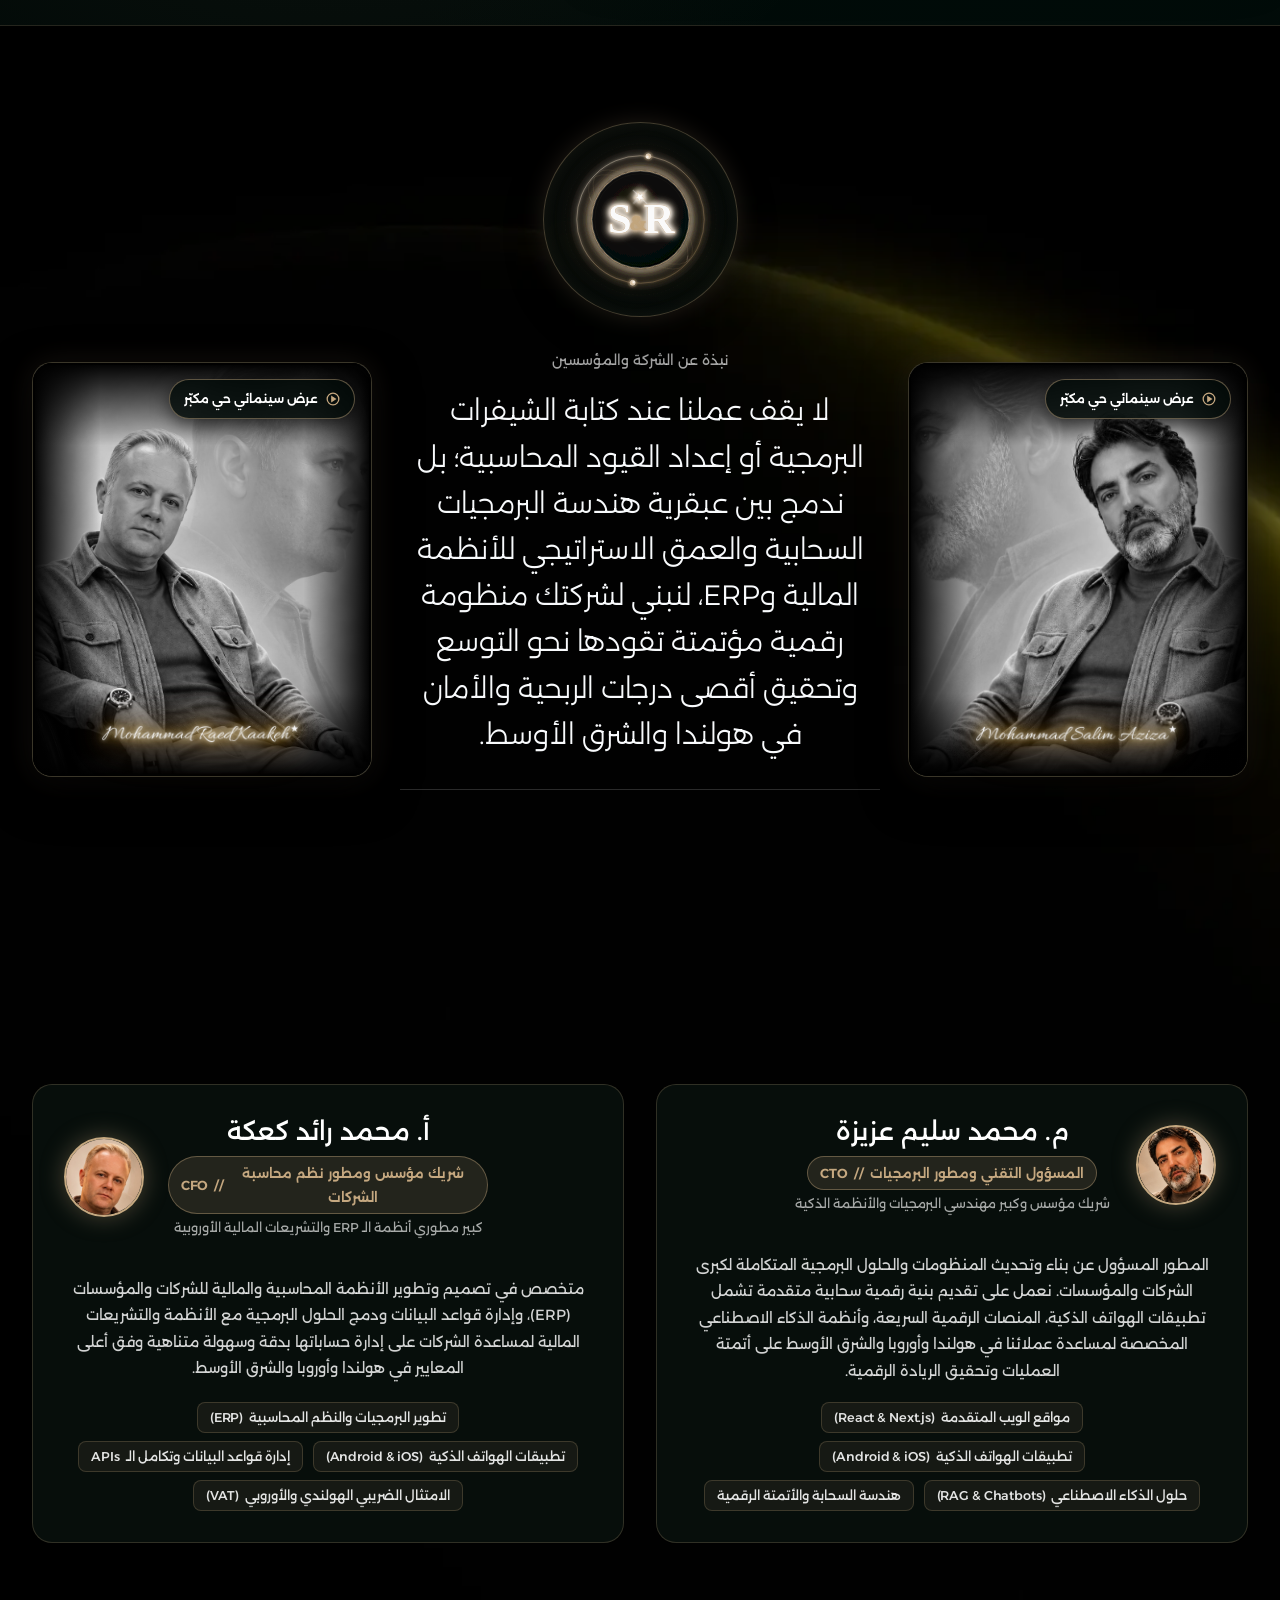
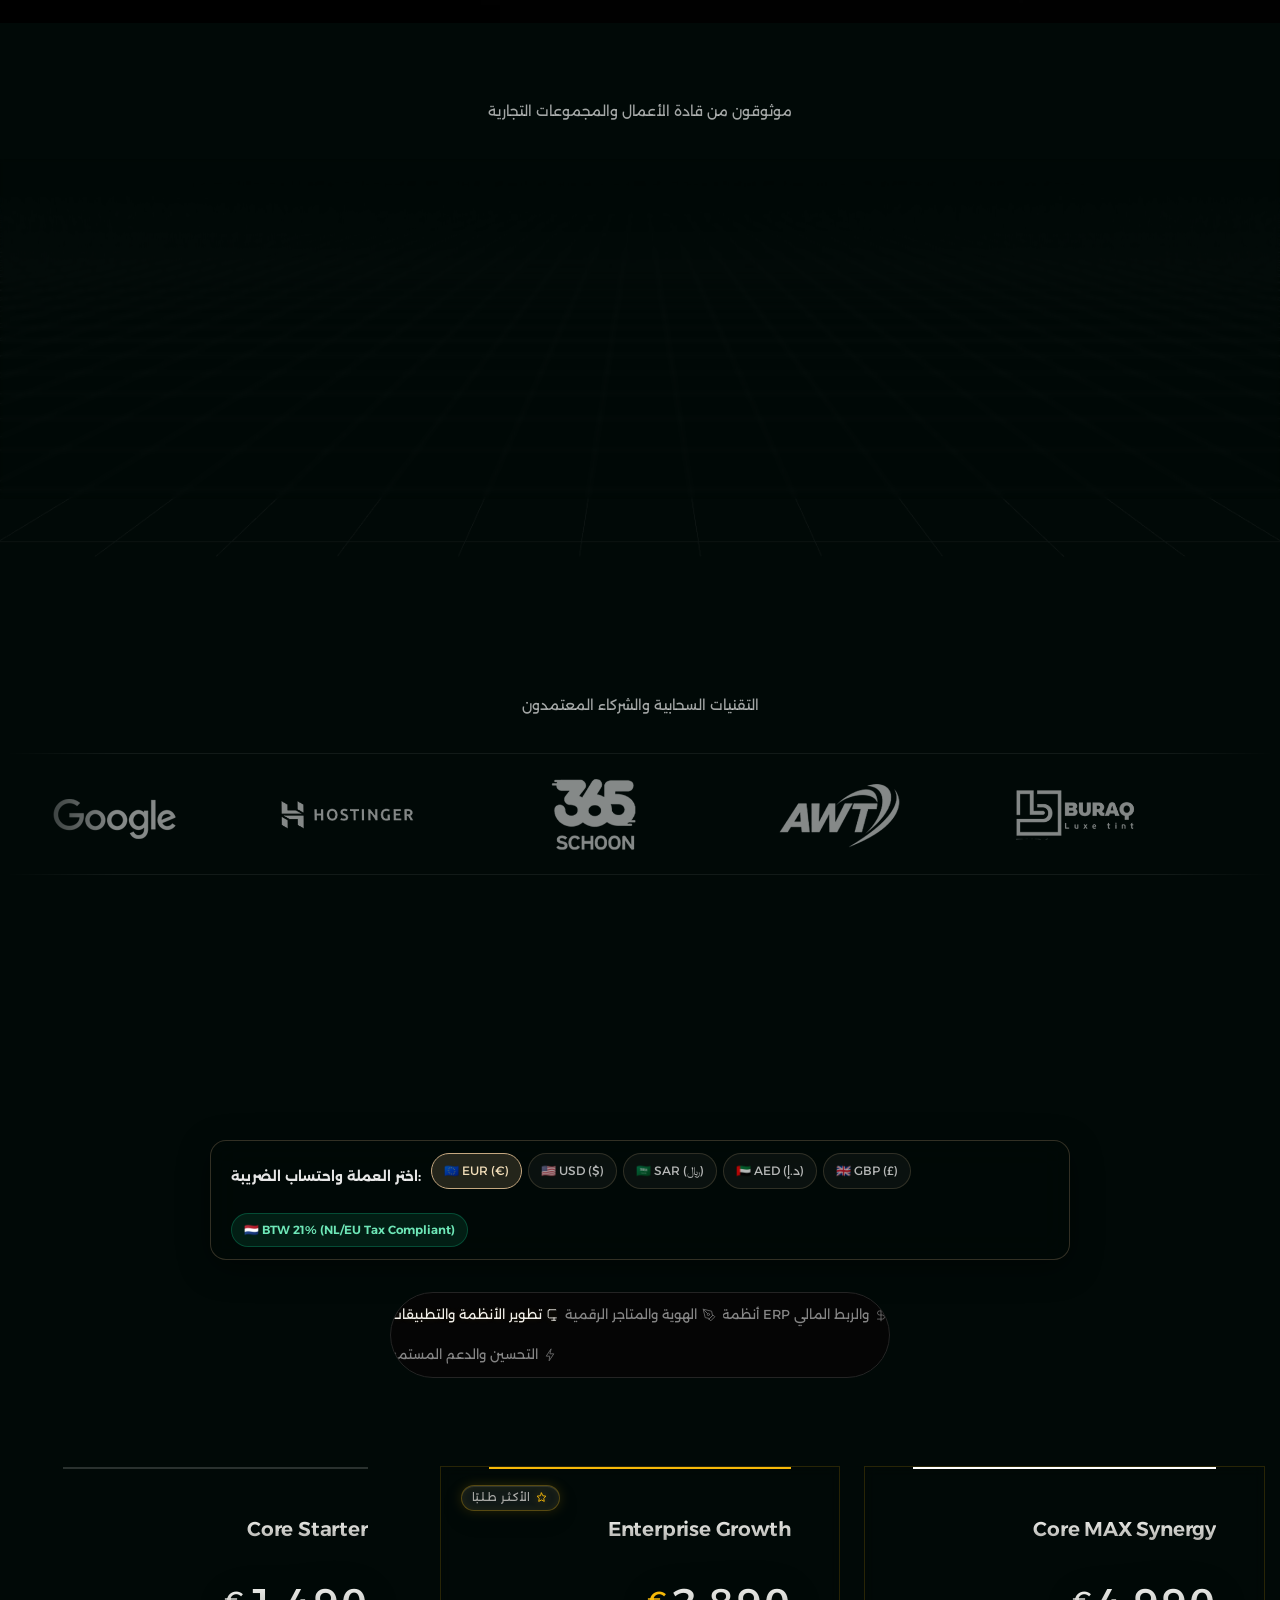
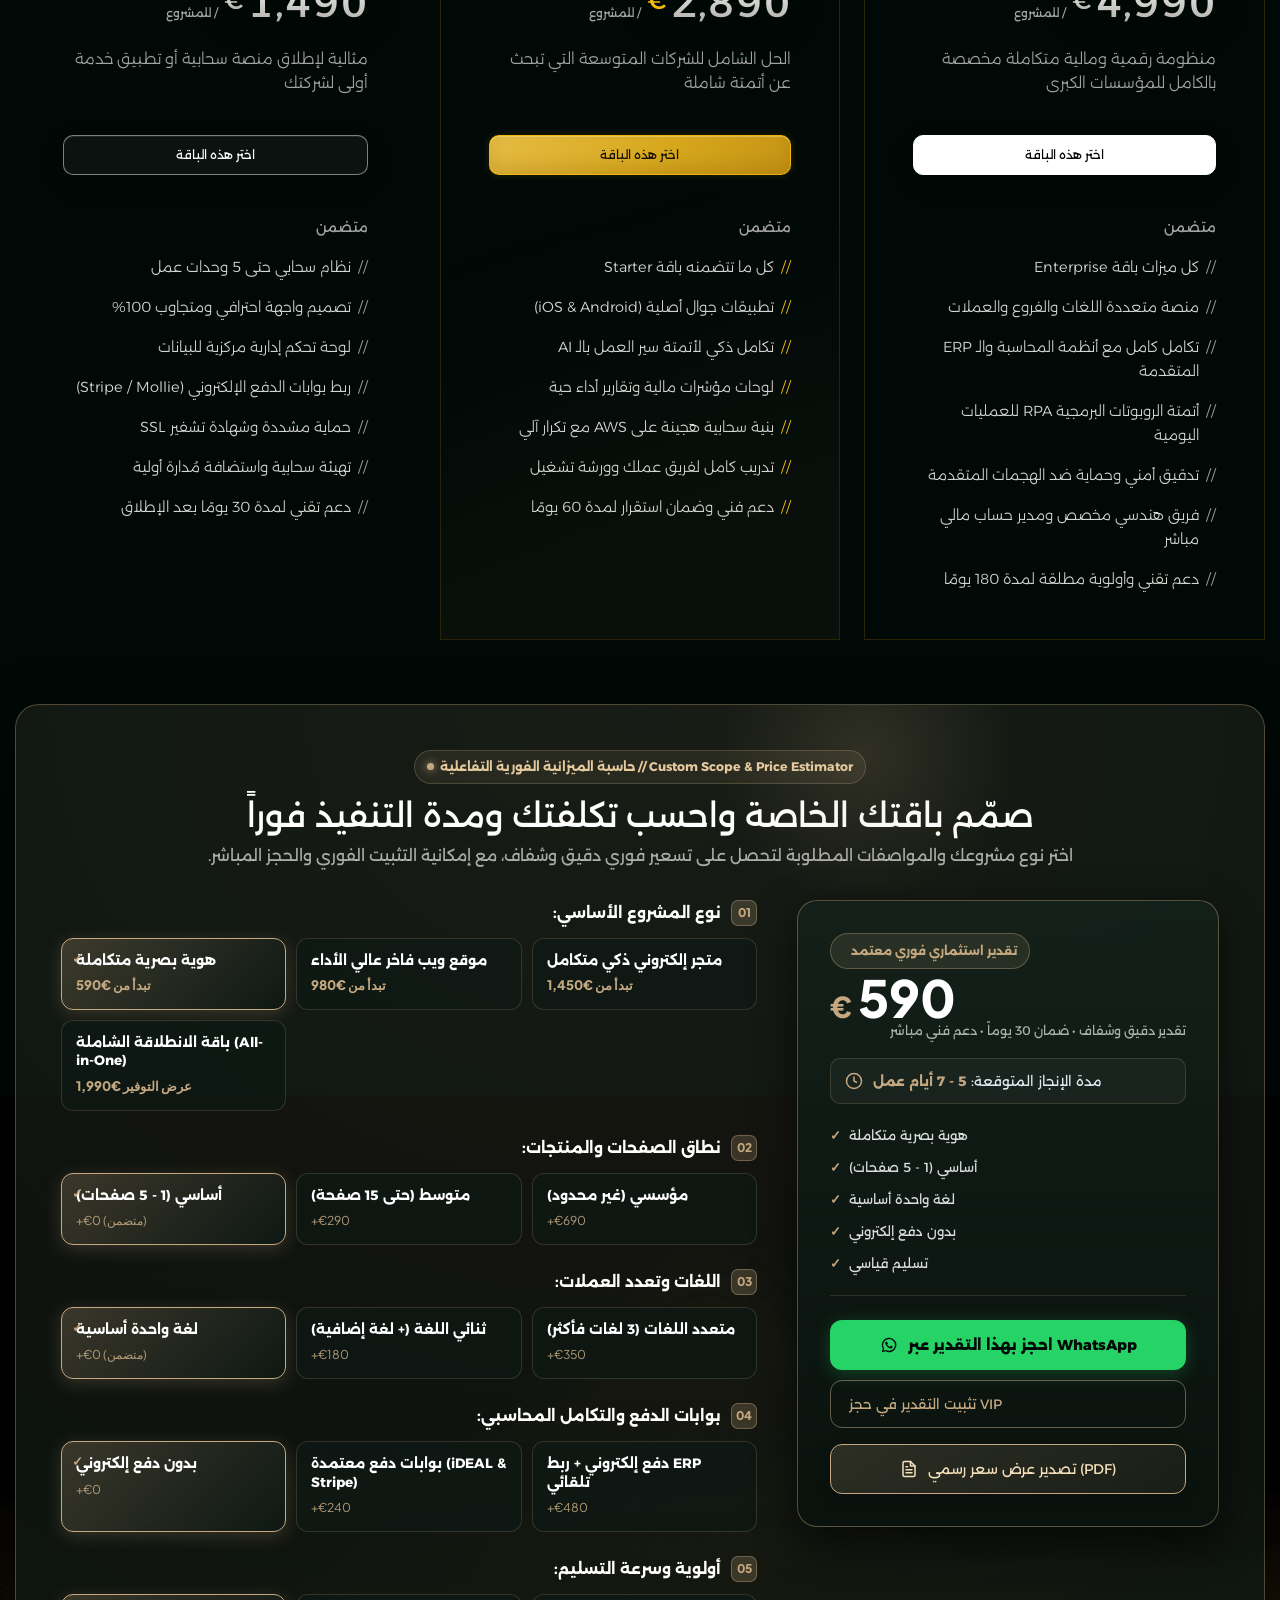
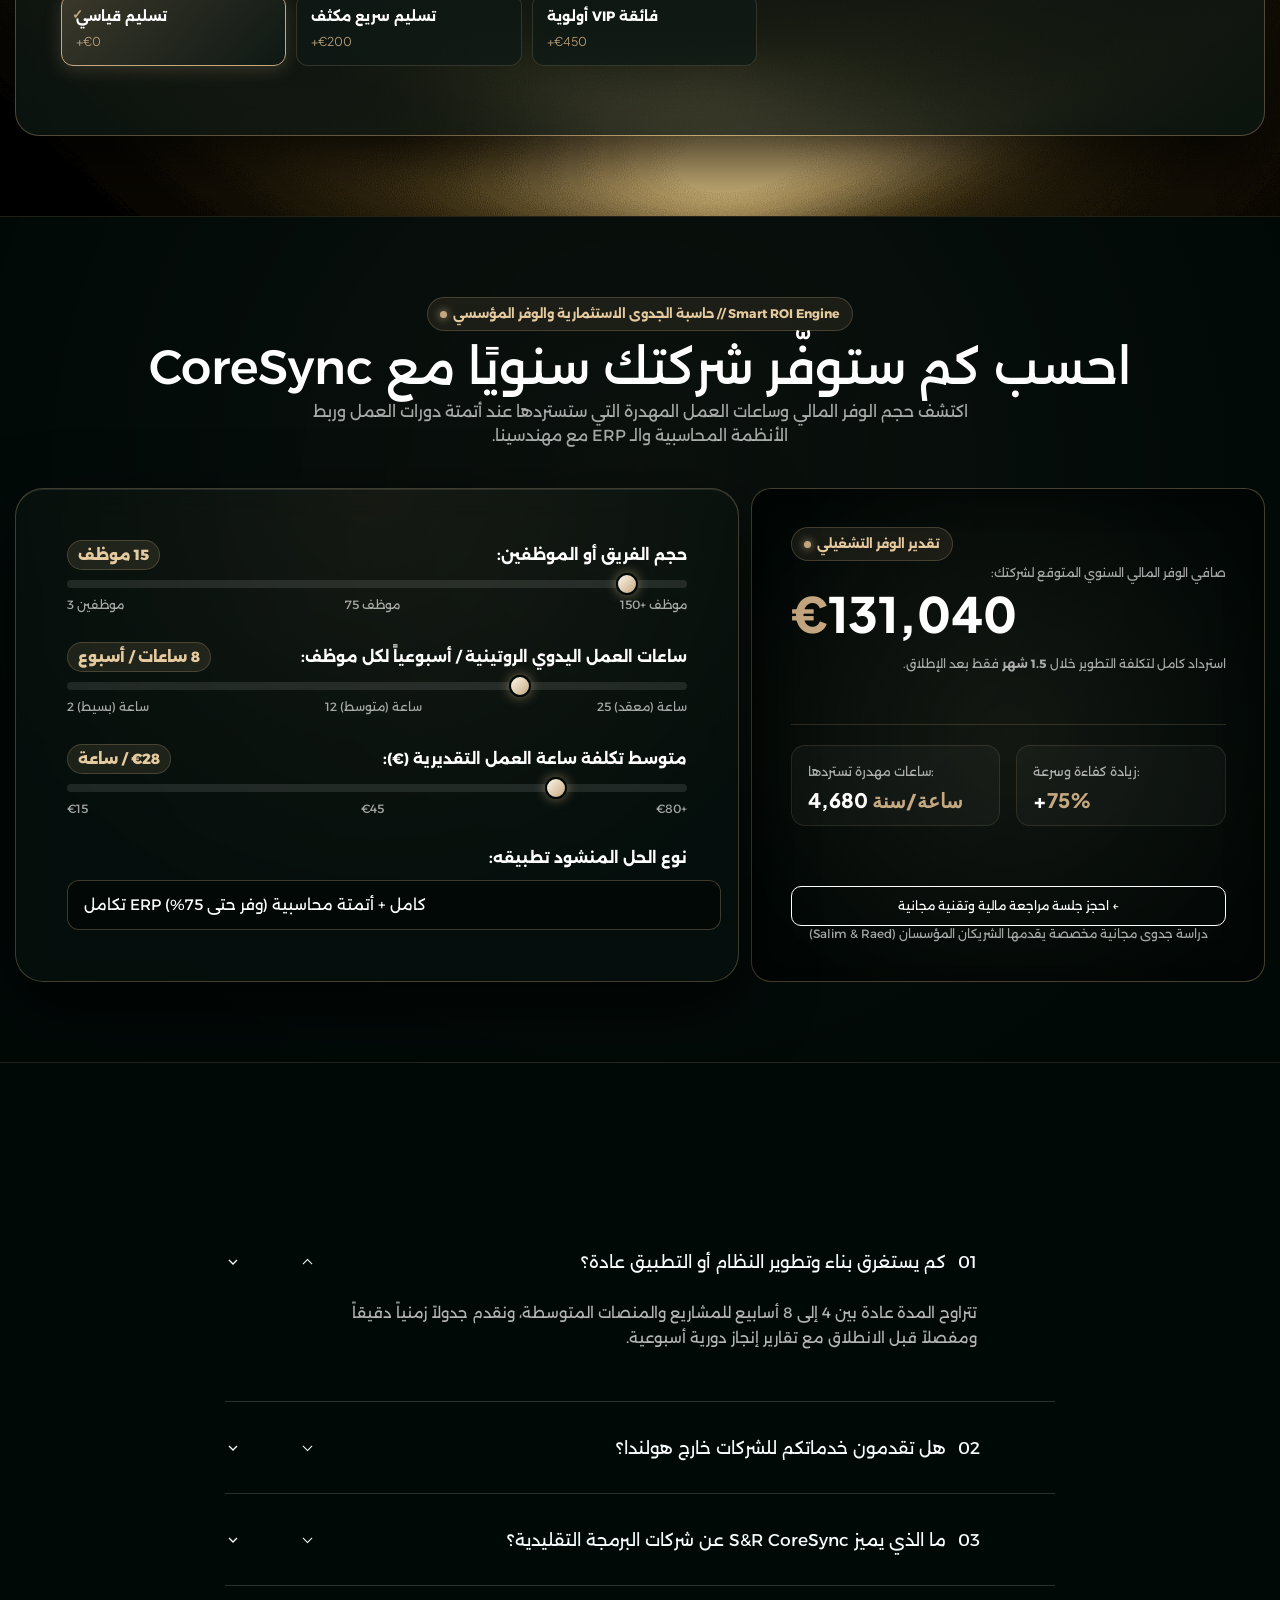
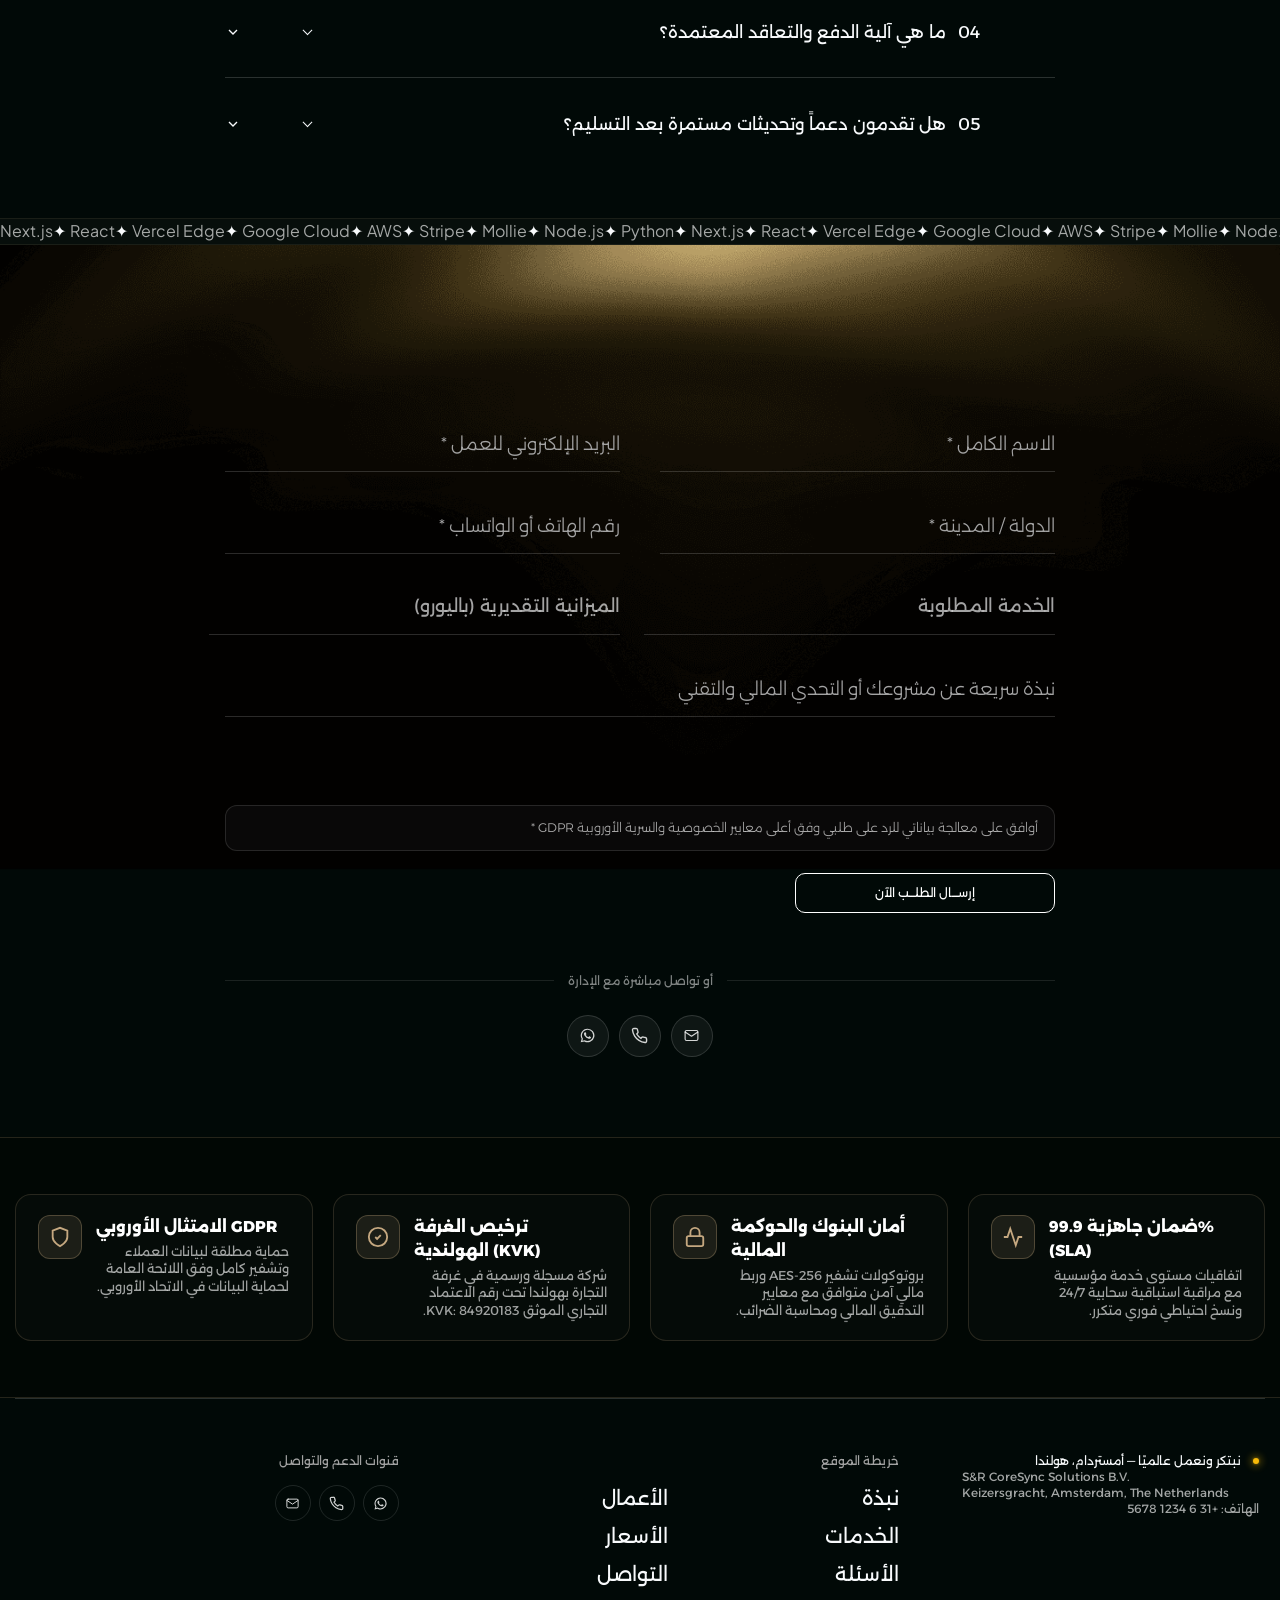
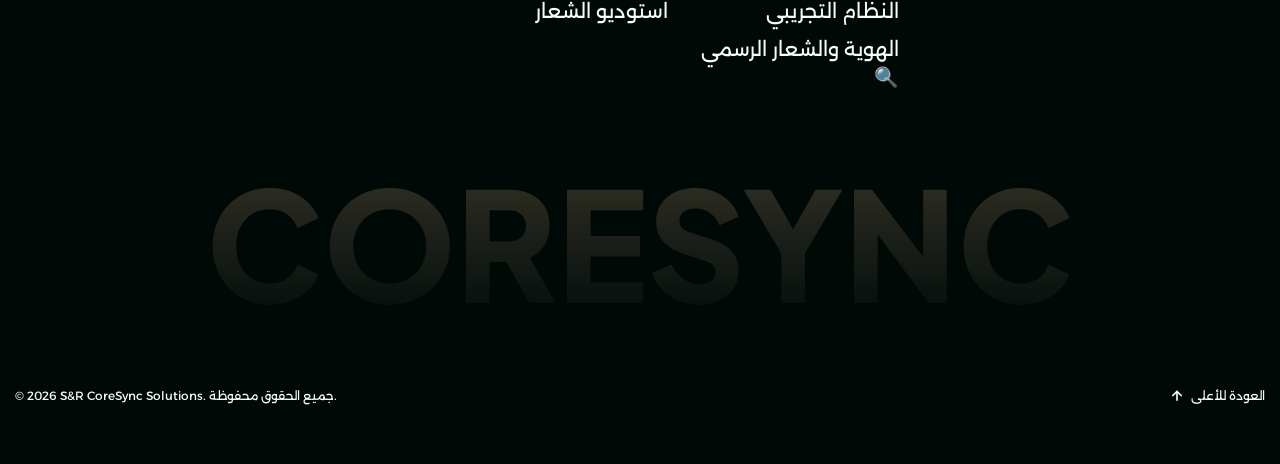
==== commit bd54fe2f: "feat(enterprise-suite): integrate AI Concierge WhatsApp routing, live client portal session & DB, un" ====
--- a/index.html
+++ b/index.html
@@ -4941,7 +4941,7 @@
                                 <span class="dana-price-label">السعر التنافسي الجاذب:</span>
                                 <div class="d-flex align-items-center gap-2">
                                     <span class="dana-price-badge-saving">توفير 35%</span>
-                                    <span class="dana-price-value"><span>€</span>590</span>
+                                    <span class="dana-price-value" data-eur-price="590"><span>€</span>590</span>
                                 </div>
                             </div>
                             <a href="https://wa.me/31687764998?text=%2A%D8%B7%D9%84%D8%A8%20%D8%AE%D8%AF%D9%85%D8%A9%20%D8%A7%D9%84%D9%87%D9%88%D9%8A%D8%A9%20%D8%A7%D9%84%D8%A8%D8%B5%D8%B1%D9%8A%D8%A9%20-%20S%26R%20CoreSync%2A%0A%D8%A3%D8%B1%D8%BA%D8%A8%20%D9%81%D9%8A%20%D8%B7%D9%84%D8%A8%20%D8%AA%D8%B5%D9%85%D9%8A%D9%85%20%D9%87%D9%88%D9%8A%D8%A9%20%D8%A8%D8%B5%D8%B1%D9%8A%D8%A9%20%D9%85%D8%AA%D9%83%D8%A7%D9%85%D9%84%D8%A9%20%D8%A8%D8%A7%D9%84%D8%B3%D8%B9%D8%B1%20%D8%A7%D9%84%D8%AA%D9%86%D8%A7%D9%81%D8%B3%D9%8A%20(%E2%82%AC590)" target="_blank" rel="noopener noreferrer" class="dana-whatsapp-cta">
@@ -4979,7 +4979,7 @@
                                 <span class="dana-price-label">السعر التنافسي الجاذب:</span>
                                 <div class="d-flex align-items-center gap-2">
                                     <span class="dana-price-badge-saving">الأكثر طلباً</span>
-                                    <span class="dana-price-value"><span>€</span>980</span>
+                                    <span class="dana-price-value" data-eur-price="980"><span>€</span>980</span>
                                 </div>
                             </div>
                             <a href="https://wa.me/31687764998?text=%2A%D8%B7%D9%84%D8%A8%20%D8%AE%D8%AF%D9%85%D8%A9%20%D8%AA%D8%B5%D9%85%D9%8A%D9%85%20%D8%A7%D9%84%D9%85%D9%88%D8%A7%D9%82%D8%B9%20-%20S%26R%20CoreSync%2A%0A%D8%A3%D8%B1%D8%BA%D8%A8%20%D9%81%D9%8A%20%D8%B7%D9%84%D8%A8%20%D8%AA%D8%B5%D9%85%D9%8A%D9%85%20%D9%85%D9%88%D9%82%D8%B9%20%D8%B9%D8%B5%D8%B1%D9%8A%20%D8%B9%D8%A7%D9%84%D9%8A%20%D8%A7%D9%84%D8%A3%D8%AF%D8%A7%D8%A1%20%D8%A8%D8%A7%D9%84%D8%B3%D8%B9%D8%B1%20%D8%A7%D9%84%D8%AA%D9%86%D8%A7%D9%81%D8%B3%D9%8A%20(%E2%82%AC980)" target="_blank" rel="noopener noreferrer" class="dana-whatsapp-cta">
@@ -5017,7 +5017,7 @@
                                 <span class="dana-price-label">السعر التنافسي الجاذب:</span>
                                 <div class="d-flex align-items-center gap-2">
                                     <span class="dana-price-badge-saving">تكامل مالي تام</span>
-                                    <span class="dana-price-value"><span>€</span>1,450</span>
+                                    <span class="dana-price-value" data-eur-price="1450"><span>€</span>1,450</span>
                                 </div>
                             </div>
                             <!-- شارات الثقة لبوابات الدفع الأوروبية المعتمدة -->
@@ -5642,6 +5642,23 @@
                     </h2>
                 </div>
 
+                <!-- Live Currency & VAT Switcher Bar -->
+                <div class="es-currency-bar-pricing">
+                    <div class="es-currency-bar-pricing-left">
+                        <span class="es-currency-bar-title">اختر العملة واحتساب الضريبة:</span>
+                        <div class="es-currency-bar">
+                            <button class="es-currency-btn active" data-currency="EUR" onclick="window.switchCurrency('EUR')">🇪🇺 EUR (€)</button>
+                            <button class="es-currency-btn" data-currency="USD" onclick="window.switchCurrency('USD')">🇺🇸 USD ($)</button>
+                            <button class="es-currency-btn" data-currency="SAR" onclick="window.switchCurrency('SAR')">🇸🇦 SAR (﷼)</button>
+                            <button class="es-currency-btn" data-currency="AED" onclick="window.switchCurrency('AED')">🇦🇪 AED (د.إ)</button>
+                            <button class="es-currency-btn" data-currency="GBP" onclick="window.switchCurrency('GBP')">🇬🇧 GBP (£)</button>
+                        </div>
+                    </div>
+                    <div class="es-pricing-vat-notice">
+                        <span class="es-vat-live-badge">🇳🇱 BTW 21% (NL/EU Tax Compliant)</span>
+                    </div>
+                </div>
+
                 <!-- تبويبات الفئات -->
                 <ul class="pricing-tab_btn" role="tablist" aria-label="اختر فئة الباقات">
                     <li class="nav-tab-item" role="presentation">
@@ -5684,7 +5701,7 @@
                                 <div class="br-line"></div>
                                 <p class="plan-name letter-space--1 fw-medium">Core Starter</p>
                                 <h4 class="plan-price font-latin">
-                                    <span><span class="text-primary gold-accent">€</span><span class="plan-price__amount">1,490</span></span>
+                                    <span><span class="text-primary gold-accent">€</span><span class="plan-price__amount" data-eur-price="1490">1,490</span></span>
                                     <span class="text-body-2 fw-normal text-white-64 letter-space--1">/ للمشروع</span>
                                 </h4>
                                 <p class="plan-desc text-white-64">
@@ -5720,7 +5737,7 @@
                                 <div class="br-line bg-primary br-line-gold"></div>
                                 <p class="plan-name letter-space--1 fw-medium">Enterprise Growth</p>
                                 <h4 class="plan-price font-latin">
-                                    <span><span class="text-primary gold-accent">€</span><span class="plan-price__amount">2,890</span></span>
+                                    <span><span class="text-primary gold-accent">€</span><span class="plan-price__amount" data-eur-price="2890">2,890</span></span>
                                     <span class="text-body-2 fw-normal text-white-64 letter-space--1">/ للمشروع</span>
                                 </h4>
                                 <p class="plan-desc text-white-64">
@@ -5747,7 +5764,7 @@
                                 <div class="br-line bg-white"></div>
                                 <p class="plan-name letter-space--1 fw-medium">Core MAX Synergy</p>
                                 <h4 class="plan-price font-latin">
-                                    <span><span class="text-primary gold-accent">€</span><span class="plan-price__amount">4,990</span></span>
+                                    <span><span class="text-primary gold-accent">€</span><span class="plan-price__amount" data-eur-price="4990">4,990</span></span>
                                     <span class="text-body-2 fw-normal text-white-64 letter-space--1">/ للمشروع</span>
                                 </h4>
                                 <p class="plan-desc text-white-64">
@@ -5778,7 +5795,7 @@
                                 <div class="br-line"></div>
                                 <p class="plan-name letter-space--1 fw-medium">ERP Setup</p>
                                 <h4 class="plan-price font-latin">
-                                    <span><span class="text-primary gold-accent">€</span><span class="plan-price__amount">1,890</span></span>
+                                    <span><span class="text-primary gold-accent">€</span><span class="plan-price__amount" data-eur-price="1890">1,890</span></span>
                                     <span class="text-body-2 fw-normal text-white-64 letter-space--1">/ للمشروع</span>
                                 </h4>
                                 <p class="plan-desc text-white-64">تهيئة وربط نظام الـ ERP الأساسي وتوحيد شجرة الحسابات</p>
@@ -5797,7 +5814,7 @@
                                 <div class="br-line bg-primary br-line-gold"></div>
                                 <p class="plan-name letter-space--1 fw-medium">Full ERP Sync</p>
                                 <h4 class="plan-price font-latin">
-                                    <span><span class="text-primary gold-accent">€</span><span class="plan-price__amount">3,490</span></span>
+                                    <span><span class="text-primary gold-accent">€</span><span class="plan-price__amount" data-eur-price="3490">3,490</span></span>
                                     <span class="text-body-2 fw-normal text-white-64 letter-space--1">/ للمشروع</span>
                                 </h4>
                                 <p class="plan-desc text-white-64">تكامل ERP شامل يشمل سلاسل الإمداد، الرواتب، والبنوك</p>
@@ -5814,7 +5831,7 @@
                                 <div class="br-line bg-white"></div>
                                 <p class="plan-name letter-space--1 fw-medium">Custom ERP Ecosystem</p>
                                 <h4 class="plan-price font-latin">
-                                    <span><span class="text-primary gold-accent">€</span><span class="plan-price__amount">5,990</span></span>
+                                    <span><span class="text-primary gold-accent">€</span><span class="plan-price__amount" data-eur-price="5990">5,990</span></span>
                                     <span class="text-body-2 fw-normal text-white-64 letter-space--1">/ للمشروع</span>
                                 </h4>
                                 <p class="plan-desc text-white-64">بناء نظام ERP مخصص من الصفر وفق دورة عمل شركتك بدقة</p>
@@ -5836,7 +5853,7 @@
                                 <div class="br-line"></div>
                                 <p class="plan-name letter-space--1 fw-medium">Security & Audit</p>
                                 <h4 class="plan-price font-latin">
-                                    <span><span class="text-primary gold-accent">€</span><span class="plan-price__amount">490</span></span>
+                                    <span><span class="text-primary gold-accent">€</span><span class="plan-price__amount" data-eur-price="490">490</span></span>
                                     <span class="text-body-2 fw-normal text-white-64 letter-space--1">/ فحص شامل</span>
                                 </h4>
                                 <p class="plan-desc text-white-64">فحص أمني وبرمجي ومالي شامل لكشف الثغرات وتحسين سرعة النظام</p>
@@ -5847,7 +5864,7 @@
                                 <div class="br-line bg-primary br-line-gold"></div>
                                 <p class="plan-name letter-space--1 fw-medium">CoreCare Monthly</p>
                                 <h4 class="plan-price font-latin">
-                                    <span><span class="text-primary gold-accent">€</span><span class="plan-price__amount">149</span></span>
+                                    <span><span class="text-primary gold-accent">€</span><span class="plan-price__amount" data-eur-price="149">149</span></span>
                                     <span class="text-body-2 fw-normal text-white-64 letter-space--1">/ شهريًا</span>
                                 </h4>
                                 <p class="plan-desc text-white-64">إدارة سحابية، نسخ احتياطي يومي، ومراقبة أداء 24/7 مع دعم فوري</p>
@@ -5865,7 +5882,7 @@
                                 <div class="br-line"></div>
                                 <p class="plan-name letter-space--1 fw-medium">الهوية البصرية المتكاملة</p>
                                 <h4 class="plan-price font-latin">
-                                    <span><span class="text-primary gold-accent">€</span><span class="plan-price__amount">590</span></span>
+                                    <span><span class="text-primary gold-accent">€</span><span class="plan-price__amount" data-eur-price="590">590</span></span>
                                     <span class="text-body-2 fw-normal text-white-64 letter-space--1">/ للمشروع</span>
                                 </h4>
                                 <p class="plan-desc text-white-64">
@@ -5901,7 +5918,7 @@
                                 <div class="br-line bg-primary br-line-gold"></div>
                                 <p class="plan-name letter-space--1 fw-medium">المواقع الفاخرة عالية الأداء</p>
                                 <h4 class="plan-price font-latin">
-                                    <span><span class="text-primary gold-accent">€</span><span class="plan-price__amount">980</span></span>
+                                    <span><span class="text-primary gold-accent">€</span><span class="plan-price__amount" data-eur-price="980">980</span></span>
                                     <span class="text-body-2 fw-normal text-white-64 letter-space--1">/ للمشروع</span>
                                 </h4>
                                 <p class="plan-desc text-white-64">
@@ -5928,7 +5945,7 @@
                                 <div class="br-line bg-white"></div>
                                 <p class="plan-name letter-space--1 fw-medium">المتجر الإلكتروني المتكامل</p>
                                 <h4 class="plan-price font-latin">
-                                    <span><span class="text-primary gold-accent">€</span><span class="plan-price__amount">1,450</span></span>
+                                    <span><span class="text-primary gold-accent">€</span><span class="plan-price__amount" data-eur-price="1450">1,450</span></span>
                                     <span class="text-body-2 fw-normal text-white-64 letter-space--1">/ للمشروع</span>
                                 </h4>
                                 <p class="plan-desc text-white-64">
@@ -5958,8 +5975,8 @@
                                 </div>
                                 <div class="d-flex flex-column align-items-end gap-2 flex-shrink-0">
                                     <div class="dana-price-value text-white" style="font-size: 1.6rem;">
-                                        <span class="text-white-64 text-decoration-line-through fs-6 me-2">€3,020</span>
-                                        <span>€1,990</span>
+                                        <span class="text-white-64 text-decoration-line-through fs-6 me-2" data-eur-price="3020">€3,020</span>
+                                        <span data-eur-price="1990">€1,990</span>
                                     </div>
                                     <a href="https://wa.me/31687764998?text=%2A%D8%B7%D9%84%D8%A8%20%D8%A8%D8%A7%D9%82%D8%A9%20%D8%A7%D9%84%D8%A7%D9%86%D8%B7%D9%84%D8%A7%D9%82%D8%A9%20%D8%A7%D9%84%D8%B4%D8%A7%D9%85%D9%84%D8%A9%20All-in-One%20(%E2%82%AC1,990)%20-%20S%26R%20CoreSync%2A" target="_blank" rel="noopener noreferrer" class="dana-whatsapp-cta">
                                         <span>احجز عرض الانطلاقة الشاملة (€1,990)</span>
--- a/css/enterprise-suite.css
+++ b/css/enterprise-suite.css
@@ -4,6 +4,10 @@
    1. Interactive PDF Quotation Modal & Print Stylesheet
    2. Client Visual Feedback Hub
    3. EU GDPR Cookie Consent Banner
+   4. Executive Meeting Scheduler (Zoom & Live Advisory)
+   5. AI & ERP Digital Readiness Assessment Engine
+   6. Enterprise Case Studies & ROI Hub
+   7. Live Cloud ERP Demo Sandbox CTA
    ========================================================================== */
 
 :root {
@@ -14,6 +18,8 @@
     --es-card-bg: rgba(10, 20, 16, 0.96);
     --es-border-gold: rgba(197, 168, 128, 0.28);
     --es-font-main: 'Plus Jakarta Sans', 'Alexandria', -apple-system, BlinkMacSystemFont, sans-serif;
+    --es-cyan: #38bdf8;
+    --es-emerald: #10b981;
 }
 
 /* ==========================================================================
@@ -332,11 +338,22 @@
    2. Client Visual Feedback Hub
    ========================================================================== */
 
-.es-feedback-fab {
+.es-floating-suite {
     position: fixed;
     bottom: 24px;
     right: 24px;
     z-index: 9999;
+    display: flex;
+    flex-direction: column;
+    gap: 10px;
+}
+
+[dir="ltr"] .es-floating-suite {
+    right: auto;
+    left: 24px;
+}
+
+.es-feedback-fab {
     display: inline-flex;
     align-items: center;
     gap: 8px;
@@ -352,13 +369,8 @@
     transition: all 0.3s cubic-bezier(0.16, 1, 0.3, 1);
 }
 
-[dir="ltr"] .es-feedback-fab {
-    right: auto;
-    left: 24px;
-}
-
 .es-feedback-fab:hover {
-    transform: translateY(-3px) scale(1.03);
+    transform: translateY(-2px) scale(1.02);
     background: var(--es-gold);
     color: #010907;
     box-shadow: 0 14px 40px rgba(197, 168, 128, 0.4);
@@ -378,16 +390,22 @@
     100% { transform: scale(0.95); box-shadow: 0 0 0 0 rgba(37, 211, 102, 0); }
 }
 
-.es-feedback-modal {
+.es-feedback-modal,
+.es-scheduler-modal,
+.es-readiness-modal,
+.es-casestudy-modal {
     background: var(--es-card-bg);
     color: #ffffff;
     width: 100%;
-    max-width: 520px;
+    max-width: 580px;
     border-radius: 18px;
     border: 1px solid var(--es-border-gold);
-    box-shadow: 0 30px 80px rgba(0, 0, 0, 0.8);
+    box-shadow: 0 30px 80px rgba(0, 0, 0, 0.85);
     overflow: hidden;
     animation: esModalSlide 0.3s ease;
+    max-height: 90vh;
+    display: flex;
+    flex-direction: column;
 }
 
 .es-feedback-header {
@@ -414,6 +432,7 @@
     display: flex;
     flex-direction: column;
     gap: 14px;
+    overflow-y: auto;
 }
 
 .es-input-group label {
@@ -568,20 +587,819 @@
     border-color: rgba(255, 255, 255, 0.4);
 }
 
+/* ==========================================================================
+   4. Executive Meeting Scheduler
+   ========================================================================== */
+
+.es-consultant-grid {
+    display: grid;
+    grid-template-columns: repeat(3, 1fr);
+    gap: 8px;
+}
+
+.es-consultant-card {
+    background: rgba(255, 255, 255, 0.04);
+    border: 1px solid rgba(197, 168, 128, 0.2);
+    border-radius: 10px;
+    padding: 10px;
+    text-align: center;
+    cursor: pointer;
+    transition: all 0.2s ease;
+}
+
+.es-consultant-card:hover,
+.es-consultant-card.active {
+    background: rgba(197, 168, 128, 0.15);
+    border-color: var(--es-gold);
+    transform: translateY(-2px);
+}
+
+.es-consultant-name {
+    font-size: 0.82rem;
+    font-weight: 800;
+    color: #ffffff;
+}
+
+.es-consultant-role {
+    font-size: 0.68rem;
+    color: var(--es-gold-light);
+    margin-top: 2px;
+}
+
+.es-slots-grid {
+    display: grid;
+    grid-template-columns: repeat(3, 1fr);
+    gap: 8px;
+}
+
+.es-slot-btn {
+    background: rgba(0, 0, 0, 0.4);
+    border: 1px solid rgba(197, 168, 128, 0.2);
+    color: #ffffff;
+    padding: 8px;
+    border-radius: 8px;
+    font-size: 0.8rem;
+    cursor: pointer;
+    transition: all 0.2s ease;
+}
+
+.es-slot-btn:hover,
+.es-slot-btn.active {
+    background: var(--es-gold);
+    color: #010907;
+    font-weight: 700;
+}
+
+/* ==========================================================================
+   5. AI & ERP Digital Readiness Assessment Engine
+   ========================================================================== */
+
+.es-quiz-progress-bar {
+    width: 100%;
+    height: 6px;
+    background: rgba(255, 255, 255, 0.1);
+    border-radius: 999px;
+    overflow: hidden;
+    margin-bottom: 12px;
+}
+
+.es-quiz-progress-fill {
+    height: 100%;
+    background: linear-gradient(90deg, var(--es-cyan), var(--es-gold));
+    width: 25%;
+    transition: width 0.35s ease;
+}
+
+.es-quiz-option {
+    display: flex;
+    align-items: center;
+    justify-content: space-between;
+    background: rgba(255, 255, 255, 0.03);
+    border: 1px solid rgba(197, 168, 128, 0.18);
+    border-radius: 10px;
+    padding: 12px 16px;
+    cursor: pointer;
+    transition: all 0.2s ease;
+    margin-bottom: 8px;
+    color: #ffffff;
+    font-size: 0.86rem;
+}
+
+.es-quiz-option:hover {
+    background: rgba(197, 168, 128, 0.12);
+    border-color: var(--es-gold);
+    transform: translateX(-4px);
+}
+
+[dir="ltr"] .es-quiz-option:hover {
+    transform: translateX(4px);
+}
+
+.es-quiz-score-circle {
+    width: 110px;
+    height: 110px;
+    border-radius: 50%;
+    background: radial-gradient(circle, rgba(197, 168, 128, 0.2) 0%, rgba(10, 20, 16, 0.8) 100%);
+    border: 3px solid var(--es-gold);
+    display: flex;
+    flex-direction: column;
+    align-items: center;
+    justify-content: center;
+    margin: 0 auto 16px;
+    box-shadow: 0 0 25px rgba(197, 168, 128, 0.3);
+}
+
+.es-quiz-score-val {
+    font-size: 2rem;
+    font-weight: 900;
+    color: var(--es-gold-light);
+    font-family: 'Plus Jakarta Sans', sans-serif;
+    line-height: 1;
+}
+
+.es-quiz-score-lbl {
+    font-size: 0.65rem;
+    color: rgba(255, 255, 255, 0.6);
+    margin-top: 4px;
+}
+
+/* ==========================================================================
+   6. Enterprise Case Studies & ROI Hub
+   ========================================================================== */
+
+.es-casestudy-hero {
+    background: linear-gradient(180deg, rgba(197, 168, 128, 0.12), transparent);
+    border-bottom: 1px solid rgba(197, 168, 128, 0.2);
+    padding: 20px;
+}
+
+.es-casestudy-tag {
+    display: inline-block;
+    background: rgba(56, 189, 248, 0.15);
+    border: 1px solid var(--es-cyan);
+    color: var(--es-cyan);
+    padding: 3px 10px;
+    border-radius: 999px;
+    font-size: 0.72rem;
+    font-weight: 700;
+    margin-bottom: 8px;
+}
+
+.es-casestudy-kpi-grid {
+    display: grid;
+    grid-template-columns: repeat(3, 1fr);
+    gap: 10px;
+    margin: 14px 0;
+}
+
+.es-casestudy-kpi {
+    background: rgba(0, 0, 0, 0.5);
+    border: 1px solid rgba(197, 168, 128, 0.2);
+    border-radius: 10px;
+    padding: 10px;
+    text-align: center;
+}
+
+.es-casestudy-kpi .val {
+    font-size: 1.3rem;
+    font-weight: 900;
+    color: var(--es-gold);
+    font-family: 'Plus Jakarta Sans', sans-serif;
+}
+
+.es-casestudy-kpi .lbl {
+    font-size: 0.68rem;
+    color: rgba(255, 255, 255, 0.7);
+    margin-top: 2px;
+}
+
+/* Header Live Demo Pill */
+.btn-live-sandbox-header {
+    display: inline-flex;
+    align-items: center;
+    gap: 6px;
+    padding: 6px 14px;
+    background: linear-gradient(135deg, rgba(56, 189, 248, 0.15), rgba(16, 185, 129, 0.1));
+    border: 1px solid rgba(56, 189, 248, 0.4);
+    color: #e0f2fe !important;
+    border-radius: 999px;
+    font-size: 0.78rem;
+    font-weight: 700;
+    text-decoration: none !important;
+    transition: all 0.25s ease;
+    box-shadow: 0 0 12px rgba(56, 189, 248, 0.15);
+}
+
+.btn-live-sandbox-header:hover {
+    background: var(--es-cyan);
+    color: #010907 !important;
+    transform: translateY(-2px);
+    box-shadow: 0 0 20px rgba(56, 189, 248, 0.4);
+}
+
+/* ==========================================================================
+   8. AI Concierge Chat Widget
+   ========================================================================== */
+.es-ai-fab {
+    position: fixed;
+    bottom: 24px;
+    left: 24px;
+    z-index: 9990;
+    width: 56px;
+    height: 56px;
+    border-radius: 50%;
+    background: linear-gradient(135deg, #06b6d4, #0891b2);
+    border: 2px solid rgba(56, 189, 248, 0.6);
+    color: #ffffff;
+    cursor: pointer;
+    display: flex;
+    align-items: center;
+    justify-content: center;
+    box-shadow: 0 8px 28px rgba(6, 182, 212, 0.5);
+    transition: all 0.3s cubic-bezier(0.16, 1, 0.3, 1);
+    animation: esAiFabPulse 3s infinite;
+}
+[dir="rtl"] .es-ai-fab { left: auto; right: 24px; }
+@keyframes esAiFabPulse {
+    0%, 100% { box-shadow: 0 8px 28px rgba(6, 182, 212, 0.5), 0 0 0 0 rgba(6, 182, 212, 0.3); }
+    50% { box-shadow: 0 8px 28px rgba(6, 182, 212, 0.6), 0 0 0 12px rgba(6, 182, 212, 0); }
+}
+.es-ai-fab:hover { transform: scale(1.1); background: linear-gradient(135deg, #38bdf8, #06b6d4); }
+.es-ai-chat-window {
+    position: fixed;
+    bottom: 90px;
+    left: 24px;
+    z-index: 9991;
+    width: 370px;
+    max-height: 520px;
+    background: #070d0a;
+    border: 1px solid rgba(56, 189, 248, 0.3);
+    border-radius: 20px;
+    box-shadow: 0 25px 60px rgba(0, 0, 0, 0.8), 0 0 30px rgba(6, 182, 212, 0.1);
+    display: none;
+    flex-direction: column;
+    overflow: hidden;
+    animation: esModalSlide 0.3s ease;
+}
+[dir="rtl"] .es-ai-chat-window { left: auto; right: 24px; }
+.es-ai-chat-window.active { display: flex; }
+.es-ai-chat-header {
+    background: linear-gradient(135deg, #0c1f1a, #071410);
+    border-bottom: 1px solid rgba(56, 189, 248, 0.2);
+    padding: 14px 16px;
+    display: flex;
+    align-items: center;
+    gap: 10px;
+}
+.es-ai-avatar {
+    width: 36px;
+    height: 36px;
+    border-radius: 50%;
+    background: linear-gradient(135deg, #06b6d4, #0891b2);
+    display: flex;
+    align-items: center;
+    justify-content: center;
+    font-size: 1rem;
+    flex-shrink: 0;
+    box-shadow: 0 0 12px rgba(6, 182, 212, 0.4);
+}
+.es-ai-chat-info h4 {
+    color: #e0f2fe;
+    font-size: 0.88rem;
+    font-weight: 800;
+    margin: 0 0 2px;
+}
+.es-ai-chat-info span {
+    color: #10b981;
+    font-size: 0.7rem;
+    font-weight: 600;
+    display: flex;
+    align-items: center;
+    gap: 4px;
+}
+.es-ai-chat-info span::before {
+    content: '';
+    width: 6px;
+    height: 6px;
+    background: #10b981;
+    border-radius: 50%;
+    display: inline-block;
+    animation: esPulse 1.5s infinite;
+}
+.es-ai-messages {
+    flex: 1;
+    overflow-y: auto;
+    padding: 14px;
+    display: flex;
+    flex-direction: column;
+    gap: 10px;
+    scrollbar-width: thin;
+    scrollbar-color: rgba(197, 168, 128, 0.2) transparent;
+}
+.es-ai-msg {
+    max-width: 88%;
+    padding: 10px 14px;
+    border-radius: 14px;
+    font-size: 0.82rem;
+    line-height: 1.5;
+    animation: esModalSlide 0.2s ease;
+}
+.es-ai-msg-bot {
+    background: rgba(6, 182, 212, 0.1);
+    border: 1px solid rgba(56, 189, 248, 0.2);
+    color: #e0f2fe;
+    align-self: flex-start;
+    border-radius: 14px 14px 14px 2px;
+}
+.es-ai-msg-user {
+    background: rgba(197, 168, 128, 0.15);
+    border: 1px solid rgba(197, 168, 128, 0.25);
+    color: #ffffff;
+    align-self: flex-end;
+    border-radius: 14px 14px 2px 14px;
+}
+.es-ai-quick-replies {
+    display: flex;
+    flex-wrap: wrap;
+    gap: 6px;
+    padding: 0 14px 10px;
+}
+.es-ai-quick-btn {
+    background: rgba(6, 182, 212, 0.08);
+    border: 1px solid rgba(56, 189, 248, 0.25);
+    color: #7dd3fc;
+    padding: 5px 10px;
+    border-radius: 999px;
+    font-size: 0.72rem;
+    cursor: pointer;
+    transition: all 0.2s ease;
+}
+.es-ai-quick-btn:hover { background: rgba(6, 182, 212, 0.2); color: #e0f2fe; border-color: #38bdf8; }
+.es-ai-input-row {
+    border-top: 1px solid rgba(56, 189, 248, 0.15);
+    padding: 10px 12px;
+    display: flex;
+    gap: 8px;
+    align-items: center;
+}
+.es-ai-input {
+    flex: 1;
+    background: rgba(255, 255, 255, 0.05);
+    border: 1px solid rgba(56, 189, 248, 0.2);
+    border-radius: 10px;
+    padding: 8px 12px;
+    color: #ffffff;
+    font-size: 0.82rem;
+    font-family: inherit;
+    outline: none;
+    transition: border-color 0.2s;
+}
+.es-ai-input:focus { border-color: #38bdf8; }
+.es-ai-send-btn {
+    width: 34px;
+    height: 34px;
+    border-radius: 50%;
+    background: linear-gradient(135deg, #06b6d4, #0891b2);
+    border: none;
+    color: #ffffff;
+    cursor: pointer;
+    display: flex;
+    align-items: center;
+    justify-content: center;
+    flex-shrink: 0;
+    transition: all 0.2s ease;
+}
+.es-ai-send-btn:hover { background: #38bdf8; transform: scale(1.1); }
+/* ==========================================================================
+   9. Client Project Live Status Tracker
+   ========================================================================== */
+.es-tracker-search {
+    display: flex;
+    gap: 10px;
+    margin-bottom: 18px;
+}
+.es-tracker-search input {
+    flex: 1;
+    background: rgba(0, 0, 0, 0.5);
+    border: 1px solid rgba(197, 168, 128, 0.3);
+    border-radius: 10px;
+    padding: 12px 16px;
+    color: #ffffff;
+    font-size: 0.9rem;
+    font-family: 'Plus Jakarta Sans', monospace;
+    outline: none;
+    letter-spacing: 0.5px;
+    transition: border-color 0.2s;
+}
+.es-tracker-search input:focus { border-color: var(--es-gold); }
+.es-tracker-search button {
+    background: var(--es-gold);
+    color: #010907;
+    font-weight: 800;
+    border: none;
+    border-radius: 10px;
+    padding: 0 20px;
+    cursor: pointer;
+    font-size: 0.88rem;
+    transition: all 0.2s ease;
+}
+.es-tracker-search button:hover { background: var(--es-gold-light); transform: translateY(-1px); }
+.es-project-timeline { display: flex; flex-direction: column; gap: 0; position: relative; }
+.es-timeline-item { display: flex; gap: 14px; padding-bottom: 20px; position: relative; }
+.es-timeline-item:last-child { padding-bottom: 0; }
+.es-timeline-track { display: flex; flex-direction: column; align-items: center; flex-shrink: 0; width: 28px; }
+.es-timeline-dot {
+    width: 28px;
+    height: 28px;
+    border-radius: 50%;
+    display: flex;
+    align-items: center;
+    justify-content: center;
+    font-size: 0.75rem;
+    font-weight: 900;
+    flex-shrink: 0;
+    z-index: 1;
+}
+.es-timeline-dot.done { background: rgba(16, 185, 129, 0.2); border: 2px solid #10b981; color: #10b981; }
+.es-timeline-dot.active { background: rgba(197, 168, 128, 0.2); border: 2px solid var(--es-gold); color: var(--es-gold); animation: esAiFabPulse 2s infinite; }
+.es-timeline-dot.pending { background: rgba(255, 255, 255, 0.05); border: 2px solid rgba(255, 255, 255, 0.2); color: rgba(255, 255, 255, 0.4); }
+.es-timeline-line { flex: 1; width: 2px; background: rgba(255, 255, 255, 0.08); margin: 4px 0; min-height: 16px; }
+.es-timeline-content { flex: 1; padding-top: 2px; }
+.es-timeline-title { font-size: 0.88rem; font-weight: 800; color: #ffffff; margin-bottom: 3px; }
+.es-timeline-sub { font-size: 0.75rem; color: rgba(255, 255, 255, 0.65); }
+.es-progress-bar-mini { width: 100%; height: 4px; background: rgba(255, 255, 255, 0.08); border-radius: 999px; margin-top: 6px; overflow: hidden; }
+.es-progress-bar-fill { height: 100%; border-radius: 999px; background: linear-gradient(90deg, #c5a880, #f3dfba); transition: width 1s cubic-bezier(0.16, 1, 0.3, 1); }
+/* ==========================================================================
+   10. Multi-Currency & VAT Switcher
+   ========================================================================== */
+.es-currency-bar { display: flex; gap: 6px; flex-wrap: wrap; margin-bottom: 10px; }
+.es-currency-btn {
+    display: inline-flex;
+    align-items: center;
+    gap: 5px;
+    background: rgba(255, 255, 255, 0.04);
+    border: 1px solid rgba(197, 168, 128, 0.2);
+    color: rgba(255, 255, 255, 0.7);
+    padding: 5px 12px;
+    border-radius: 999px;
+    font-size: 0.76rem;
+    font-weight: 700;
+    cursor: pointer;
+    transition: all 0.2s ease;
+}
+.es-currency-btn:hover,
+.es-currency-btn.active { background: rgba(197, 168, 128, 0.18); border-color: var(--es-gold); color: var(--es-gold-light); }
+.es-currency-switcher-widget {
+    background: rgba(6, 182, 212, 0.07);
+    border: 1px solid rgba(56, 189, 248, 0.2);
+    border-radius: 12px;
+    padding: 10px 14px;
+    display: flex;
+    align-items: center;
+    justify-content: space-between;
+    gap: 10px;
+    flex-wrap: wrap;
+    margin-bottom: 14px;
+}
+.es-currency-switcher-label { font-size: 0.76rem; color: rgba(255, 255, 255, 0.7); font-weight: 600; }
+.es-vat-badge { display: inline-block; background: rgba(16, 185, 129, 0.15); border: 1px solid rgba(16, 185, 129, 0.35); color: #34d399; padding: 3px 8px; border-radius: 999px; font-size: 0.7rem; font-weight: 700; }
+/* ==========================================================================
+   11. Cloud Architecture ROI & Cost Optimizer
+   ========================================================================== */
+.es-roi-slider-group { margin-bottom: 16px; }
+.es-roi-slider-label { display: flex; justify-content: space-between; align-items: center; font-size: 0.8rem; font-weight: 700; color: rgba(255, 255, 255, 0.85); margin-bottom: 8px; }
+.es-roi-slider-val { color: var(--es-gold); font-family: 'Plus Jakarta Sans', sans-serif; font-weight: 900; }
+input[type="range"].es-slider { -webkit-appearance: none; appearance: none; width: 100%; height: 4px; border-radius: 999px; background: rgba(255, 255, 255, 0.1); outline: none; cursor: pointer; }
+input[type="range"].es-slider::-webkit-slider-thumb { -webkit-appearance: none; width: 18px; height: 18px; border-radius: 50%; background: var(--es-gold); border: 2px solid #010907; box-shadow: 0 0 8px rgba(197, 168, 128, 0.5); cursor: pointer; }
+.es-roi-compare-grid { display: grid; grid-template-columns: 1fr 1fr; gap: 12px; margin: 16px 0; }
+.es-roi-compare-card { border-radius: 12px; padding: 16px; text-align: center; }
+.es-roi-compare-card.current { background: rgba(239, 68, 68, 0.08); border: 1px solid rgba(239, 68, 68, 0.3); }
+.es-roi-compare-card.optimized { background: rgba(16, 185, 129, 0.08); border: 1px solid rgba(16, 185, 129, 0.3); }
+.es-roi-card-label { font-size: 0.72rem; font-weight: 700; text-transform: uppercase; letter-spacing: 0.5px; margin-bottom: 8px; }
+.current .es-roi-card-label { color: #f87171; }
+.optimized .es-roi-card-label { color: #34d399; }
+.es-roi-card-amount { font-size: 1.5rem; font-weight: 900; font-family: 'Plus Jakarta Sans', sans-serif; line-height: 1; margin-bottom: 4px; }
+.current .es-roi-card-amount { color: #fca5a5; }
+.optimized .es-roi-card-amount { color: #6ee7b7; }
+.es-roi-card-period { font-size: 0.68rem; color: rgba(255, 255, 255, 0.5); }
+.es-roi-saving-banner { background: linear-gradient(135deg, rgba(197, 168, 128, 0.15), rgba(16, 185, 129, 0.1)); border: 1px solid rgba(197, 168, 128, 0.4); border-radius: 12px; padding: 14px 16px; text-align: center; margin-bottom: 14px; }
+.es-roi-saving-title { font-size: 0.76rem; color: rgba(255, 255, 255, 0.7); margin-bottom: 4px; }
+.es-roi-saving-amount { font-size: 2rem; font-weight: 900; color: var(--es-gold-light); font-family: 'Plus Jakarta Sans', sans-serif; }
+.es-roi-saving-period { font-size: 0.72rem; color: rgba(255, 255, 255, 0.5); }
+/* ==========================================================================
+   12. Executive Capability Deck & Project Tracker Buttons
+   ========================================================================== */
+.es-deck-download-btn {
+    display: inline-flex;
+    align-items: center;
+    gap: 8px;
+    padding: 10px 22px;
+    background: linear-gradient(135deg, rgba(197, 168, 128, 0.2), rgba(197, 168, 128, 0.08));
+    border: 1px solid var(--es-gold);
+    color: var(--es-gold-light);
+    border-radius: 999px;
+    font-size: 0.84rem;
+    font-weight: 700;
+    cursor: pointer;
+    text-decoration: none !important;
+    transition: all 0.3s cubic-bezier(0.16, 1, 0.3, 1);
+    box-shadow: 0 4px 16px rgba(197, 168, 128, 0.15);
+}
+.es-deck-download-btn:hover { background: var(--es-gold); color: #010907 !important; transform: translateY(-2px); box-shadow: 0 8px 28px rgba(197, 168, 128, 0.35); }
+.btn-tracker-portal {
+    display: inline-flex;
+    align-items: center;
+    gap: 6px;
+    background: rgba(56, 189, 248, 0.1);
+    border: 1px solid rgba(56, 189, 248, 0.35);
+    color: #7dd3fc;
+    padding: 7px 14px;
+    border-radius: 8px;
+    font-size: 0.78rem;
+    font-weight: 700;
+    cursor: pointer;
+    transition: all 0.2s ease;
+    margin-top: 8px;
+}
+.btn-tracker-portal:hover { background: rgba(56, 189, 248, 0.2); color: #e0f2fe; }
 @media (max-width: 768px) {
-    .es-gdpr-banner {
-        flex-direction: column;
-        align-items: stretch;
-        bottom: 12px;
-        left: 12px;
-        right: 12px;
-        padding: 16px;
-    }
-    .es-gdpr-actions {
-        width: 100%;
-    }
-    .es-btn-gdpr-accept, .es-btn-gdpr-decline {
-        flex: 1;
-        text-align: center;
-    }
-}
+    .es-ai-chat-window { width: calc(100vw - 32px); }
+    .es-roi-compare-grid { grid-template-columns: 1fr; }
+}
+
+/* ==========================================================================
+   13. AI Concierge Purchase Intent & WhatsApp Human Expert
+   ========================================================================== */
+.es-ai-header-actions {
+    display: flex;
+    align-items: center;
+    gap: 8px;
+    margin-right: auto;
+    margin-left: 8px;
+}
+.es-ai-header-human-btn {
+    display: inline-flex;
+    align-items: center;
+    gap: 5px;
+    background: rgba(16, 185, 129, 0.18);
+    border: 1px solid rgba(16, 185, 129, 0.45);
+    color: #6ee7b7;
+    padding: 4px 10px;
+    border-radius: 999px;
+    font-size: 0.72rem;
+    font-weight: 700;
+    text-decoration: none !important;
+    transition: all 0.2s ease;
+}
+.es-ai-header-human-btn:hover {
+    background: rgba(16, 185, 129, 0.35);
+    color: #ffffff;
+    box-shadow: 0 0 12px rgba(16, 185, 129, 0.4);
+}
+.es-ai-intent-cta {
+    background: linear-gradient(135deg, rgba(16, 185, 129, 0.12), rgba(197, 168, 128, 0.08));
+    border: 1px solid rgba(16, 185, 129, 0.35);
+    border-radius: 12px;
+    padding: 12px 14px;
+    margin-top: 10px;
+    animation: esFadeIn 0.3s ease;
+}
+.es-ai-intent-header {
+    display: flex;
+    align-items: center;
+    gap: 7px;
+    font-size: 0.78rem;
+    font-weight: 800;
+    color: #6ee7b7;
+    margin-bottom: 6px;
+}
+.es-ai-live-dot {
+    width: 8px;
+    height: 8px;
+    border-radius: 50%;
+    background: #10b981;
+    box-shadow: 0 0 8px #10b981;
+    animation: esPulse 1.8s infinite;
+}
+@keyframes esPulse {
+    0%, 100% { opacity: 1; transform: scale(1); }
+    50% { opacity: 0.4; transform: scale(0.85); }
+}
+.es-ai-intent-cta p {
+    font-size: 0.75rem;
+    color: rgba(255, 255, 255, 0.8);
+    line-height: 1.5;
+    margin-bottom: 10px;
+}
+.es-ai-whatsapp-btn {
+    display: flex;
+    align-items: center;
+    justify-content: center;
+    gap: 8px;
+    background: linear-gradient(135deg, #25d366, #128c7e);
+    color: #ffffff !important;
+    padding: 9px 16px;
+    border-radius: 10px;
+    font-size: 0.78rem;
+    font-weight: 800;
+    text-decoration: none !important;
+    box-shadow: 0 4px 14px rgba(37, 211, 102, 0.3);
+    transition: all 0.25s cubic-bezier(0.16, 1, 0.3, 1);
+}
+.es-ai-whatsapp-btn:hover {
+    transform: translateY(-2px);
+    box-shadow: 0 6px 20px rgba(37, 211, 102, 0.5);
+    color: #ffffff !important;
+}
+
+/* ==========================================================================
+   14. Client Portal & Live Project DB (Auth, Invoices, Deliverables)
+   ========================================================================== */
+.es-portal-nav {
+    display: flex;
+    border-bottom: 1px solid rgba(255, 255, 255, 0.1);
+    margin-bottom: 16px;
+    gap: 8px;
+}
+.es-portal-nav-tab {
+    background: none;
+    border: none;
+    color: rgba(255, 255, 255, 0.6);
+    padding: 8px 16px;
+    font-size: 0.82rem;
+    font-weight: 700;
+    cursor: pointer;
+    border-bottom: 2px solid transparent;
+    transition: all 0.2s ease;
+}
+.es-portal-nav-tab.active {
+    color: var(--es-gold);
+    border-bottom-color: var(--es-gold);
+}
+.es-portal-login-card {
+    background: rgba(197, 168, 128, 0.05);
+    border: 1px solid rgba(197, 168, 128, 0.2);
+    border-radius: 14px;
+    padding: 20px;
+    text-align: center;
+}
+.es-portal-session-badge {
+    display: inline-flex;
+    align-items: center;
+    gap: 6px;
+    background: rgba(16, 185, 129, 0.12);
+    border: 1px solid rgba(16, 185, 129, 0.3);
+    color: #6ee7b7;
+    padding: 4px 12px;
+    border-radius: 999px;
+    font-size: 0.72rem;
+    font-weight: 700;
+    margin-bottom: 12px;
+}
+.es-portal-auth-header {
+    display: flex;
+    justify-content: space-between;
+    align-items: center;
+    background: rgba(255, 255, 255, 0.04);
+    border: 1px solid rgba(255, 255, 255, 0.08);
+    border-radius: 10px;
+    padding: 10px 14px;
+    margin-bottom: 14px;
+}
+.es-portal-logout-btn {
+    background: rgba(239, 68, 68, 0.12);
+    border: 1px solid rgba(239, 68, 68, 0.3);
+    color: #fca5a5;
+    padding: 4px 10px;
+    border-radius: 6px;
+    font-size: 0.72rem;
+    cursor: pointer;
+    transition: all 0.2s ease;
+}
+.es-portal-logout-btn:hover {
+    background: rgba(239, 68, 68, 0.25);
+    color: #ffffff;
+}
+.es-deliverables-list {
+    display: flex;
+    flex-direction: column;
+    gap: 8px;
+    margin: 12px 0;
+}
+.es-deliverable-item {
+    display: flex;
+    justify-content: space-between;
+    align-items: center;
+    background: rgba(6, 182, 212, 0.06);
+    border: 1px solid rgba(6, 182, 212, 0.2);
+    border-radius: 8px;
+    padding: 10px 12px;
+    font-size: 0.78rem;
+}
+.es-deliverable-btn {
+    background: rgba(6, 182, 212, 0.15);
+    border: 1px solid rgba(6, 182, 212, 0.4);
+    color: #7dd3fc;
+    padding: 4px 10px;
+    border-radius: 6px;
+    font-size: 0.72rem;
+    font-weight: 700;
+    cursor: pointer;
+    text-decoration: none !important;
+}
+.es-deliverable-btn:hover {
+    background: #0284c7;
+    color: #ffffff;
+}
+.es-invoices-table {
+    width: 100%;
+    border-collapse: collapse;
+    font-size: 0.76rem;
+    margin: 12px 0;
+}
+.es-invoices-table th {
+    background: rgba(255, 255, 255, 0.05);
+    color: rgba(255, 255, 255, 0.6);
+    padding: 8px;
+    text-align: right;
+    border-bottom: 1px solid rgba(255, 255, 255, 0.1);
+}
+.es-invoices-table td {
+    padding: 8px;
+    border-bottom: 1px solid rgba(255, 255, 255, 0.06);
+    color: rgba(255, 255, 255, 0.85);
+}
+.es-inv-status {
+    display: inline-block;
+    padding: 2px 6px;
+    border-radius: 4px;
+    font-size: 0.68rem;
+    font-weight: 700;
+}
+.es-inv-paid { background: rgba(16, 185, 129, 0.15); color: #34d399; }
+.es-inv-pending { background: rgba(234, 179, 8, 0.15); color: #facc15; }
+
+/* Quick demo logins */
+.es-demo-logins {
+    display: flex;
+    gap: 8px;
+    flex-wrap: wrap;
+    justify-content: center;
+    margin-top: 10px;
+}
+.es-demo-btn {
+    background: rgba(197, 168, 128, 0.1);
+    border: 1px solid rgba(197, 168, 128, 0.25);
+    color: var(--es-gold-light);
+    padding: 5px 10px;
+    border-radius: 6px;
+    font-size: 0.72rem;
+    cursor: pointer;
+    transition: all 0.2s ease;
+}
+.es-demo-btn:hover {
+    background: rgba(197, 168, 128, 0.2);
+    border-color: var(--es-gold);
+}
+
+/* ==========================================================================
+   15. Pricing Section Currency Switcher Bar & Live VAT
+   ========================================================================== */
+.es-currency-bar-pricing {
+    display: flex;
+    align-items: center;
+    justify-content: space-between;
+    background: rgba(1, 9, 7, 0.85);
+    border: 1px solid rgba(197, 168, 128, 0.25);
+    backdrop-filter: blur(16px);
+    -webkit-backdrop-filter: blur(16px);
+    border-radius: 16px;
+    padding: 12px 20px;
+    margin: 0 auto 32px auto;
+    max-width: 860px;
+    box-shadow: 0 8px 32px rgba(0, 0, 0, 0.4);
+    gap: 14px;
+    flex-wrap: wrap;
+}
+.es-currency-bar-pricing-left {
+    display: flex;
+    align-items: center;
+    gap: 10px;
+}
+.es-currency-bar-title {
+    font-size: 0.82rem;
+    font-weight: 700;
+    color: rgba(255, 255, 255, 0.9);
+}
+.es-pricing-vat-notice {
+    font-size: 0.74rem;
+    color: #6ee7b7;
+    font-weight: 600;
+    background: rgba(16, 185, 129, 0.12);
+    border: 1px solid rgba(16, 185, 129, 0.3);
+    padding: 4px 12px;
+    border-radius: 999px;
+    display: inline-flex;
+    align-items: center;
+    gap: 6px;
+}
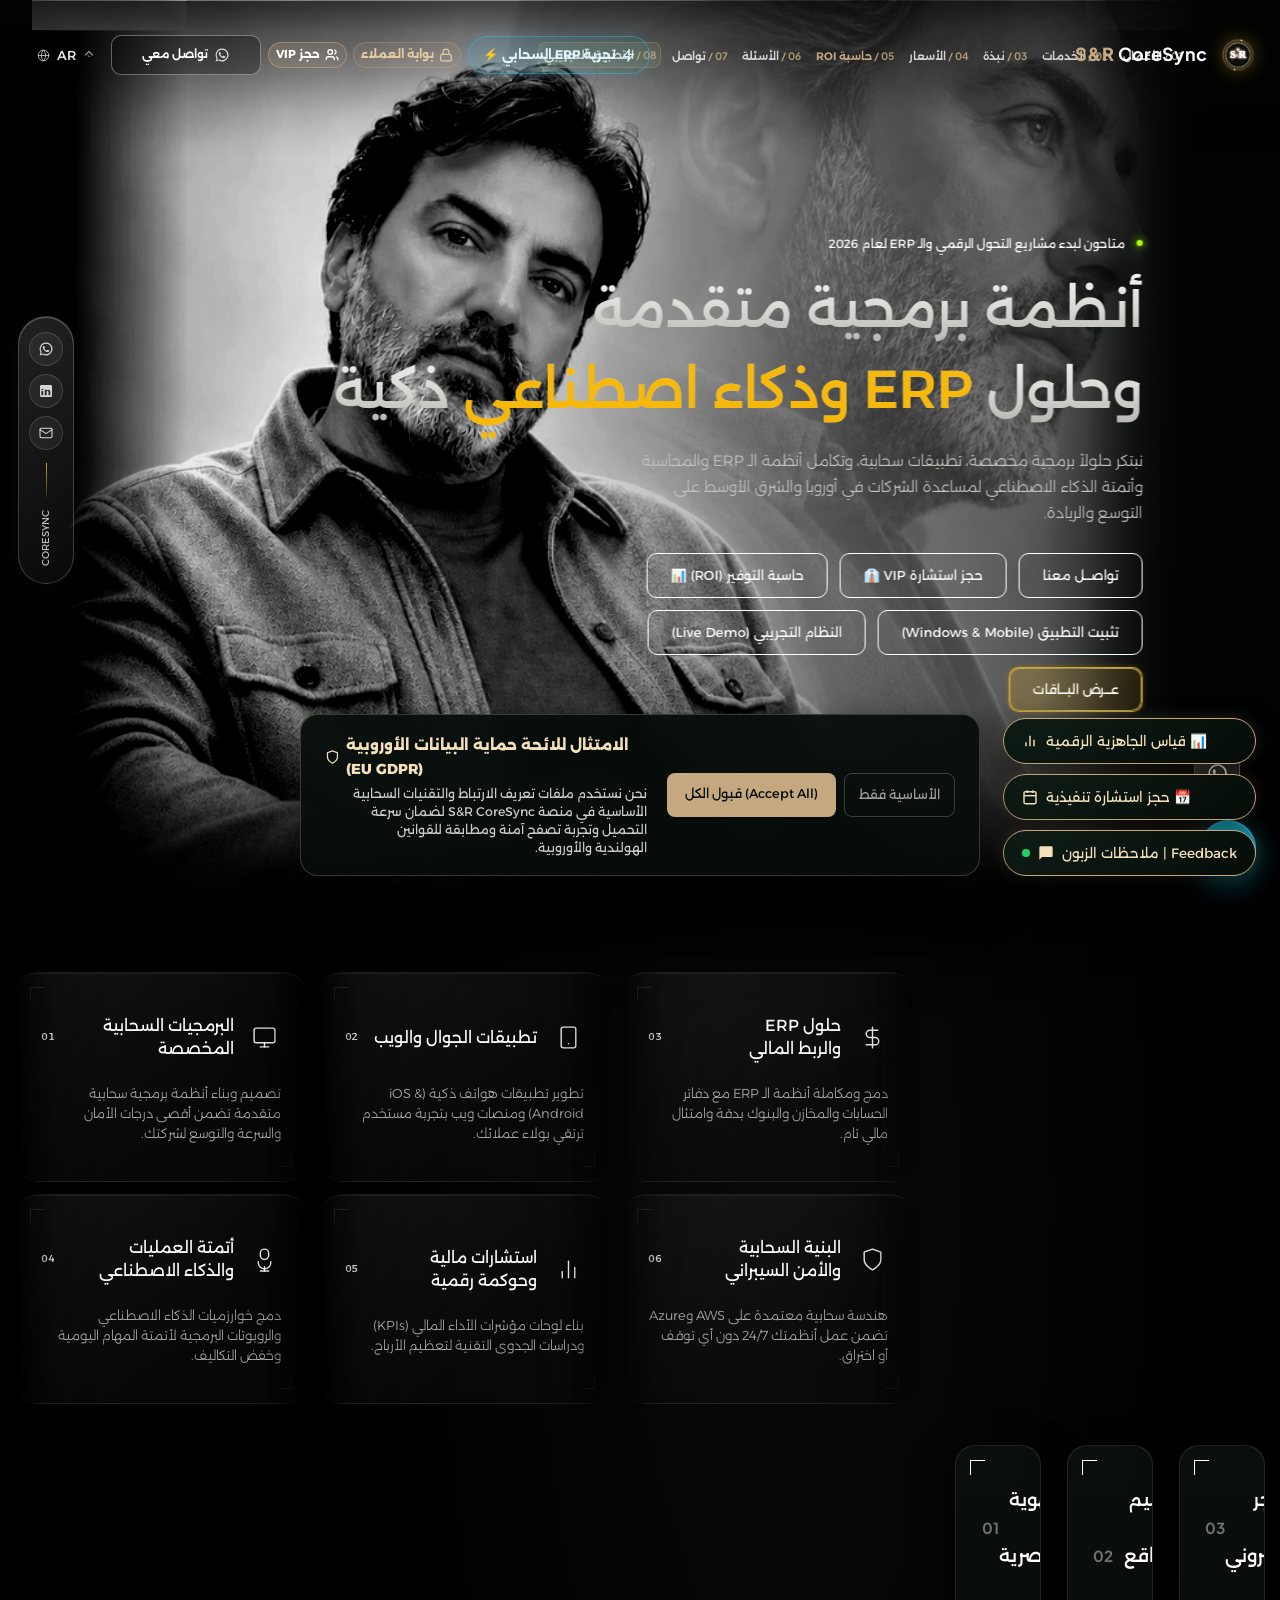
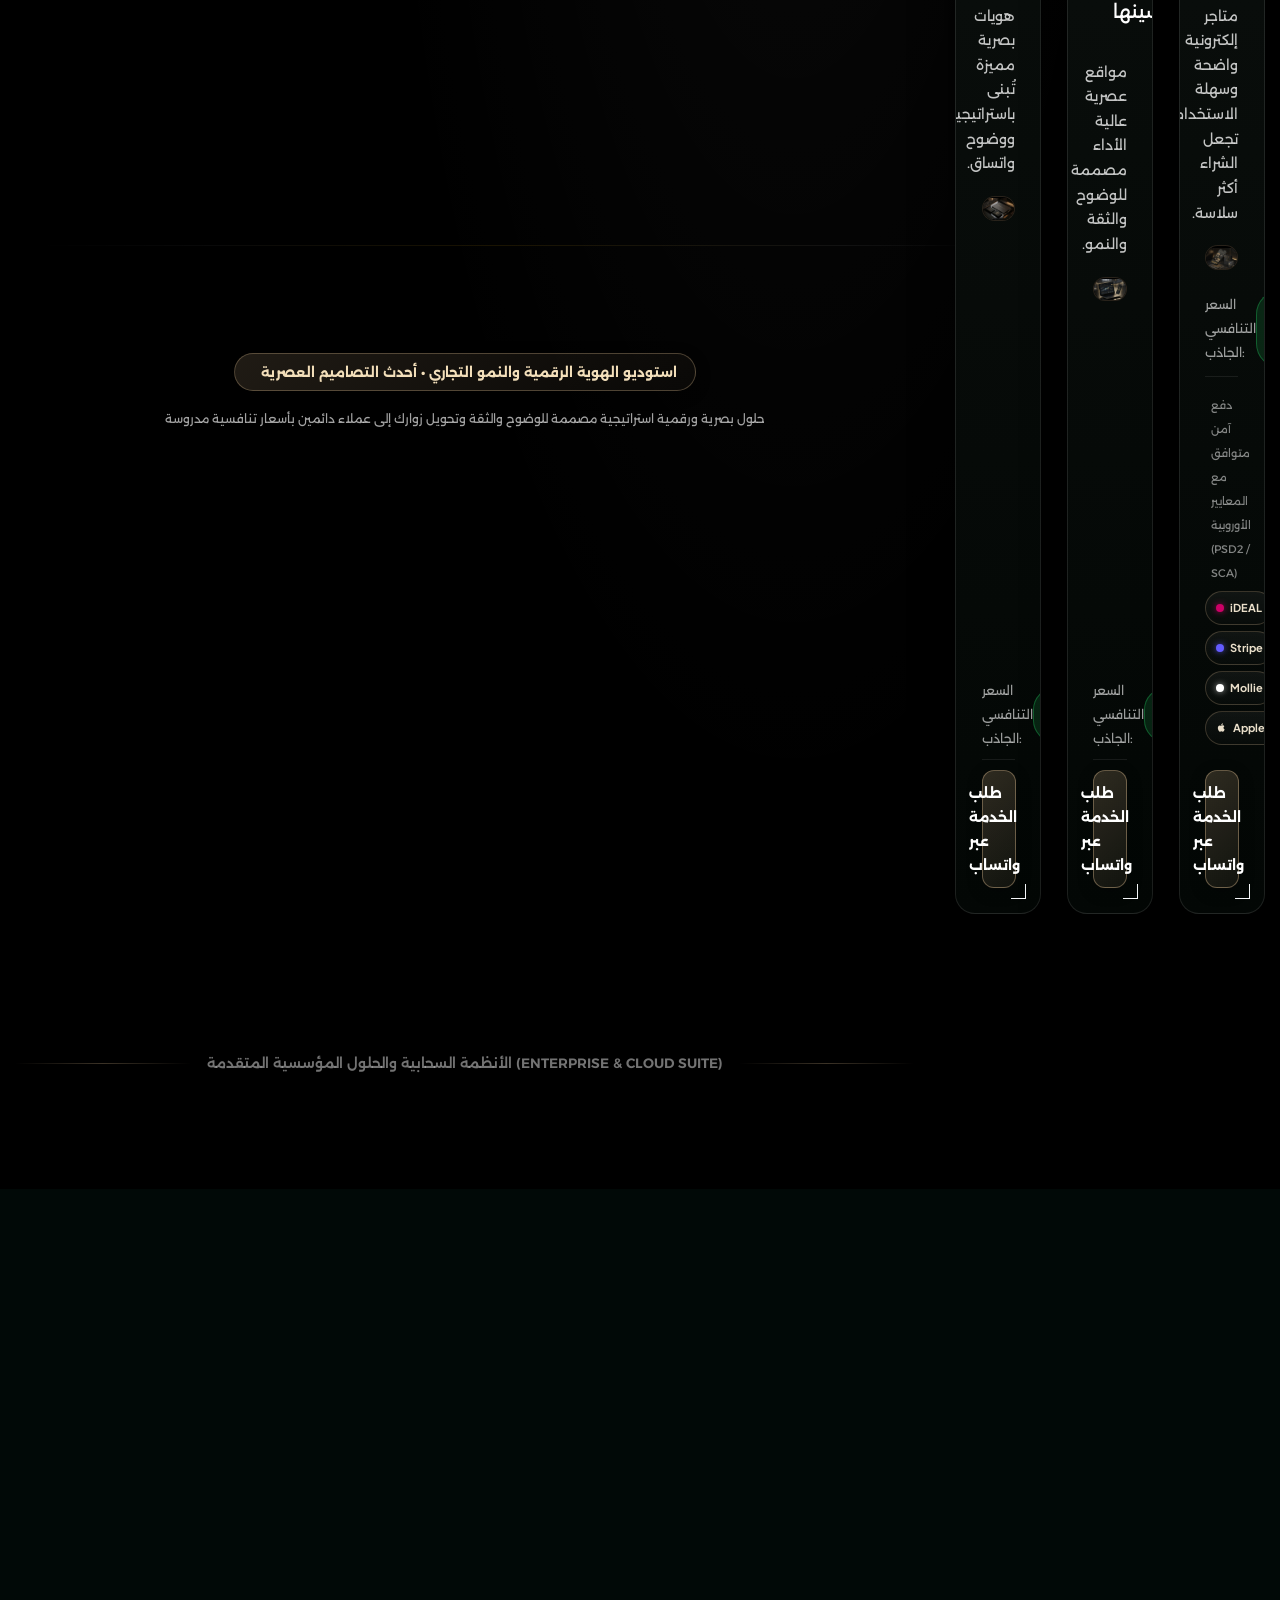
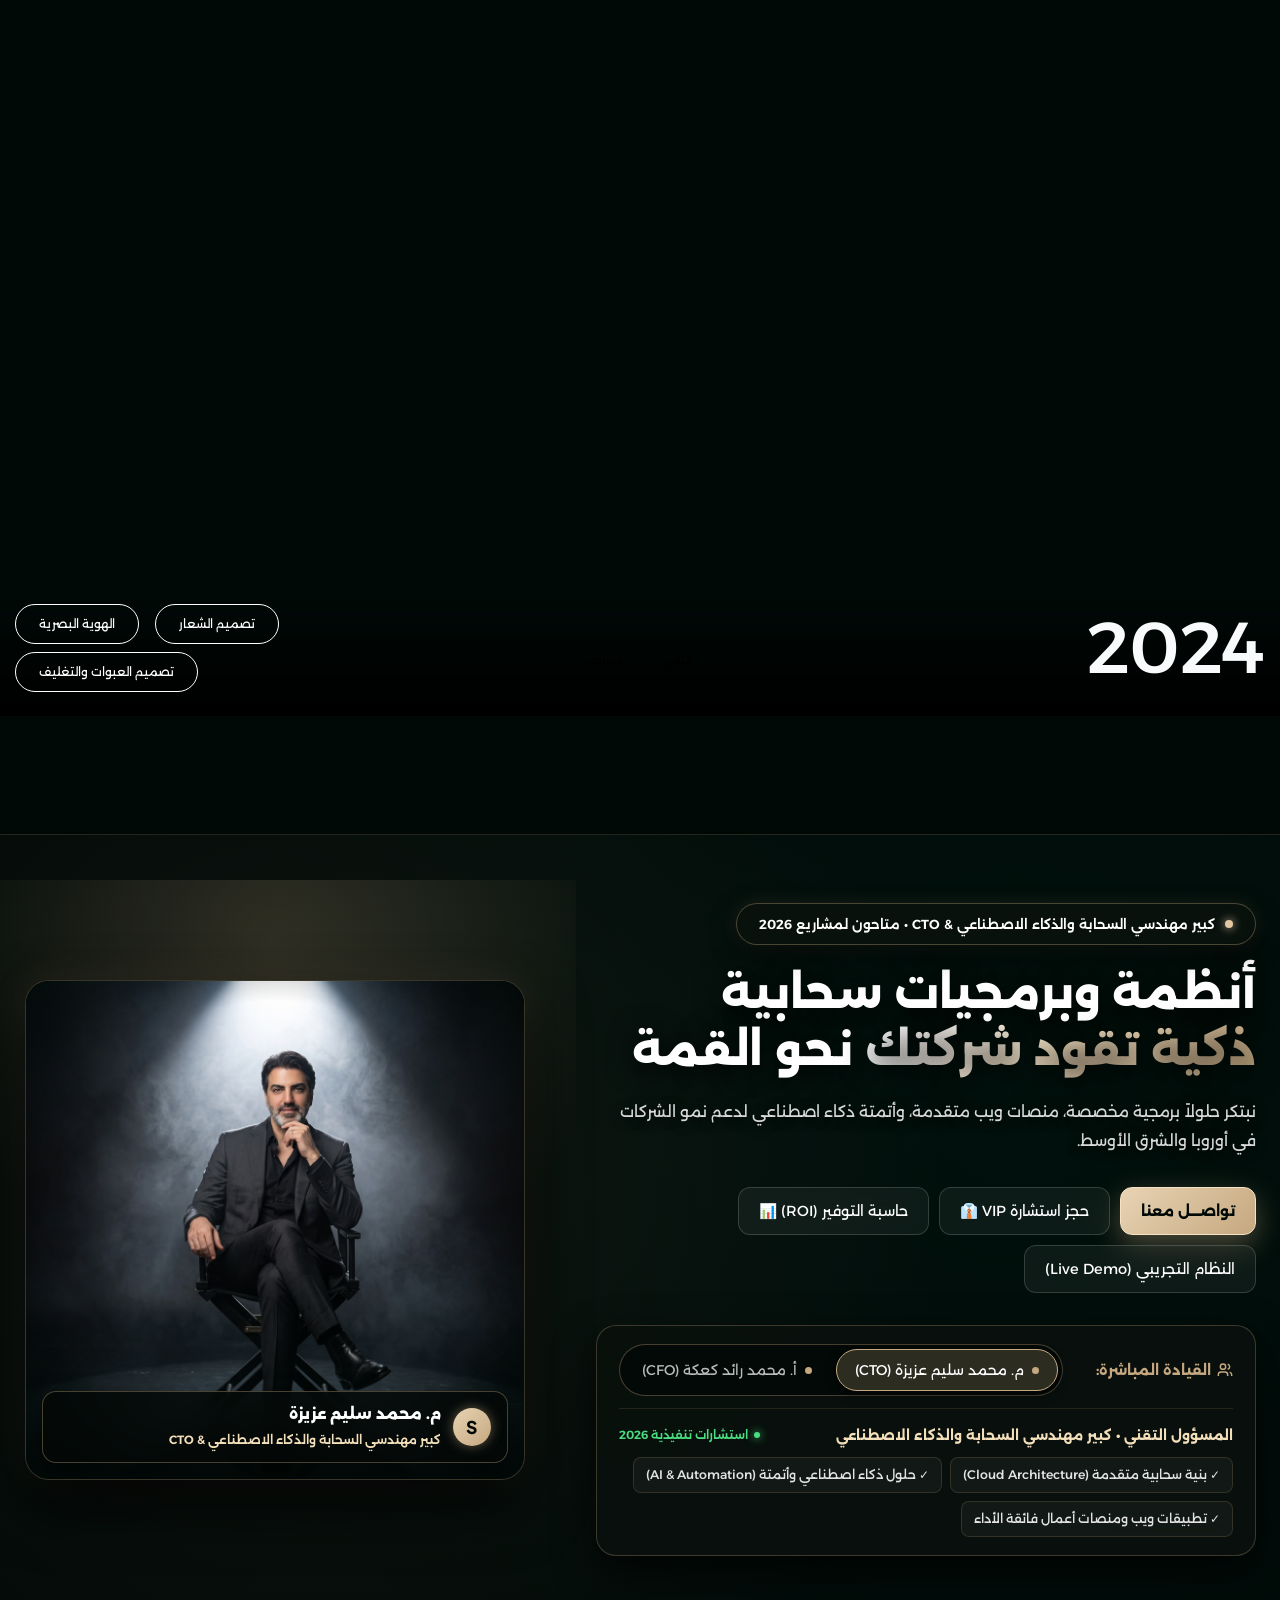
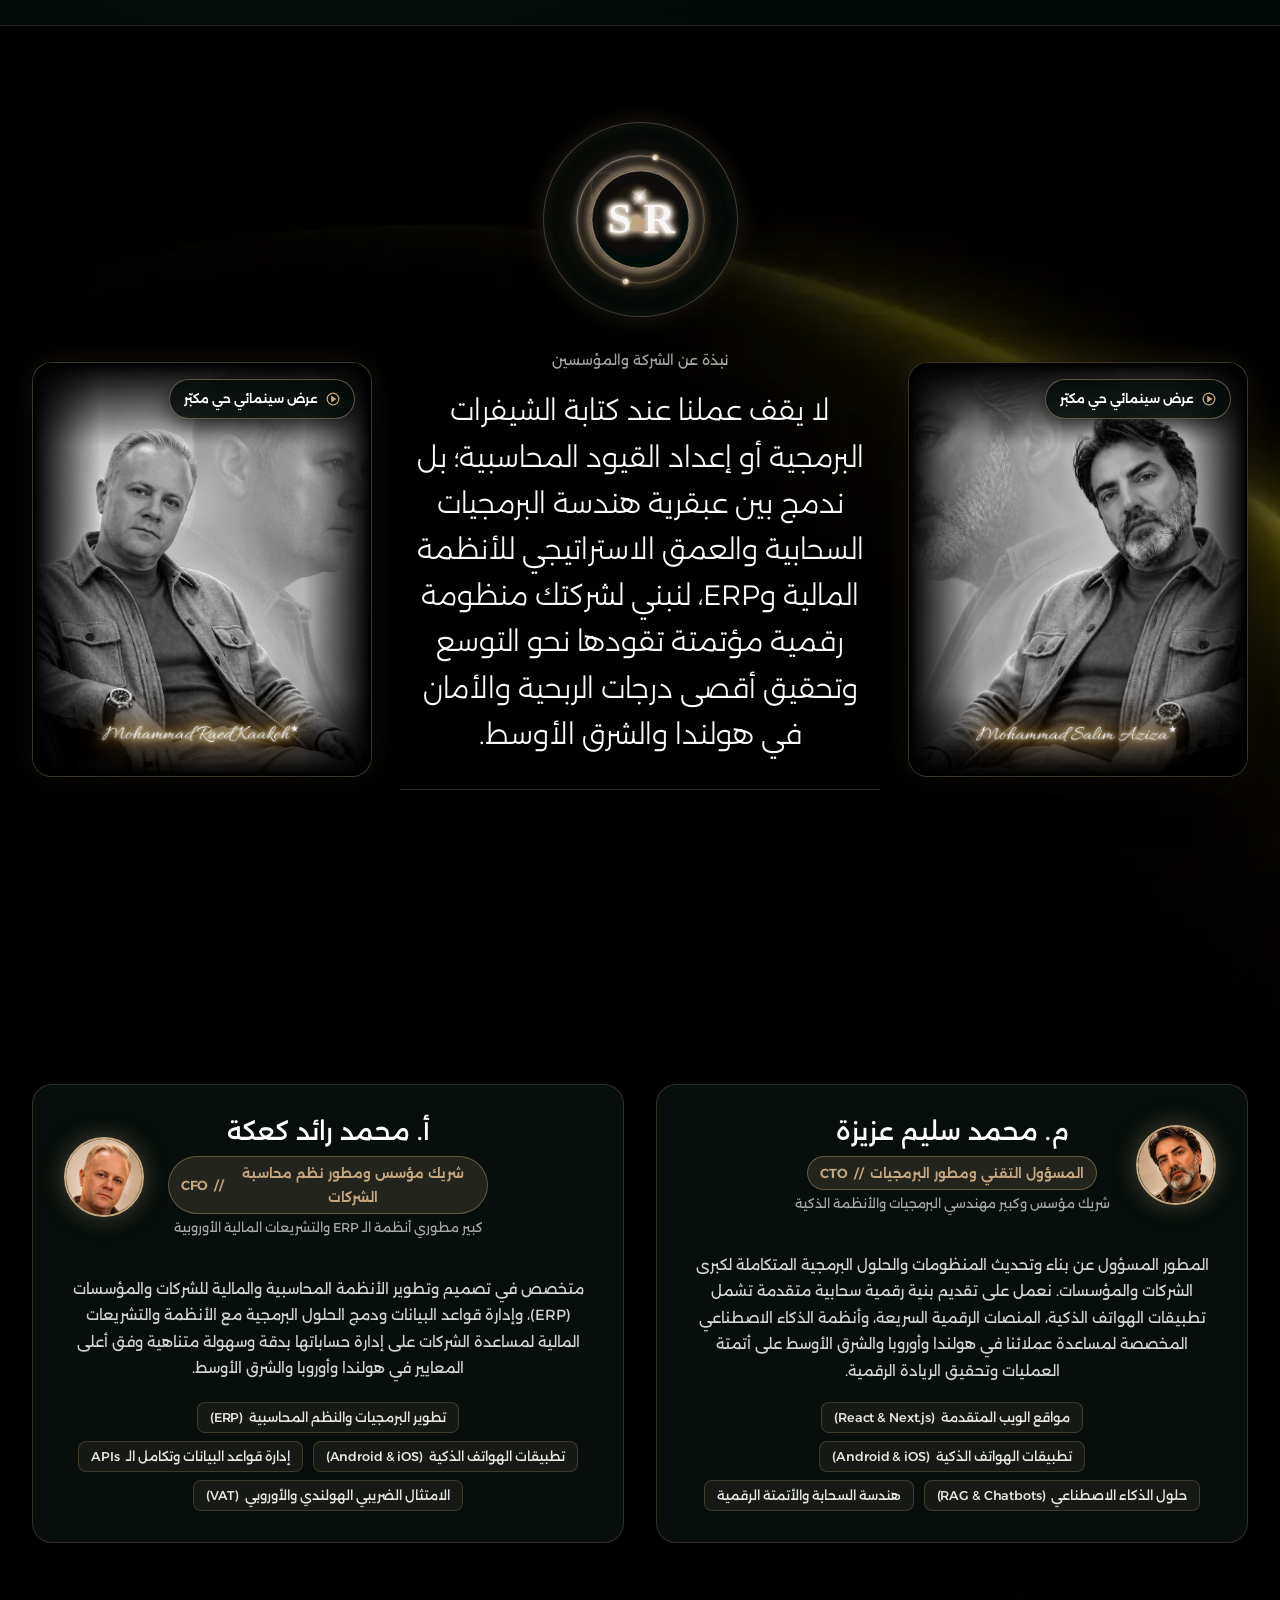
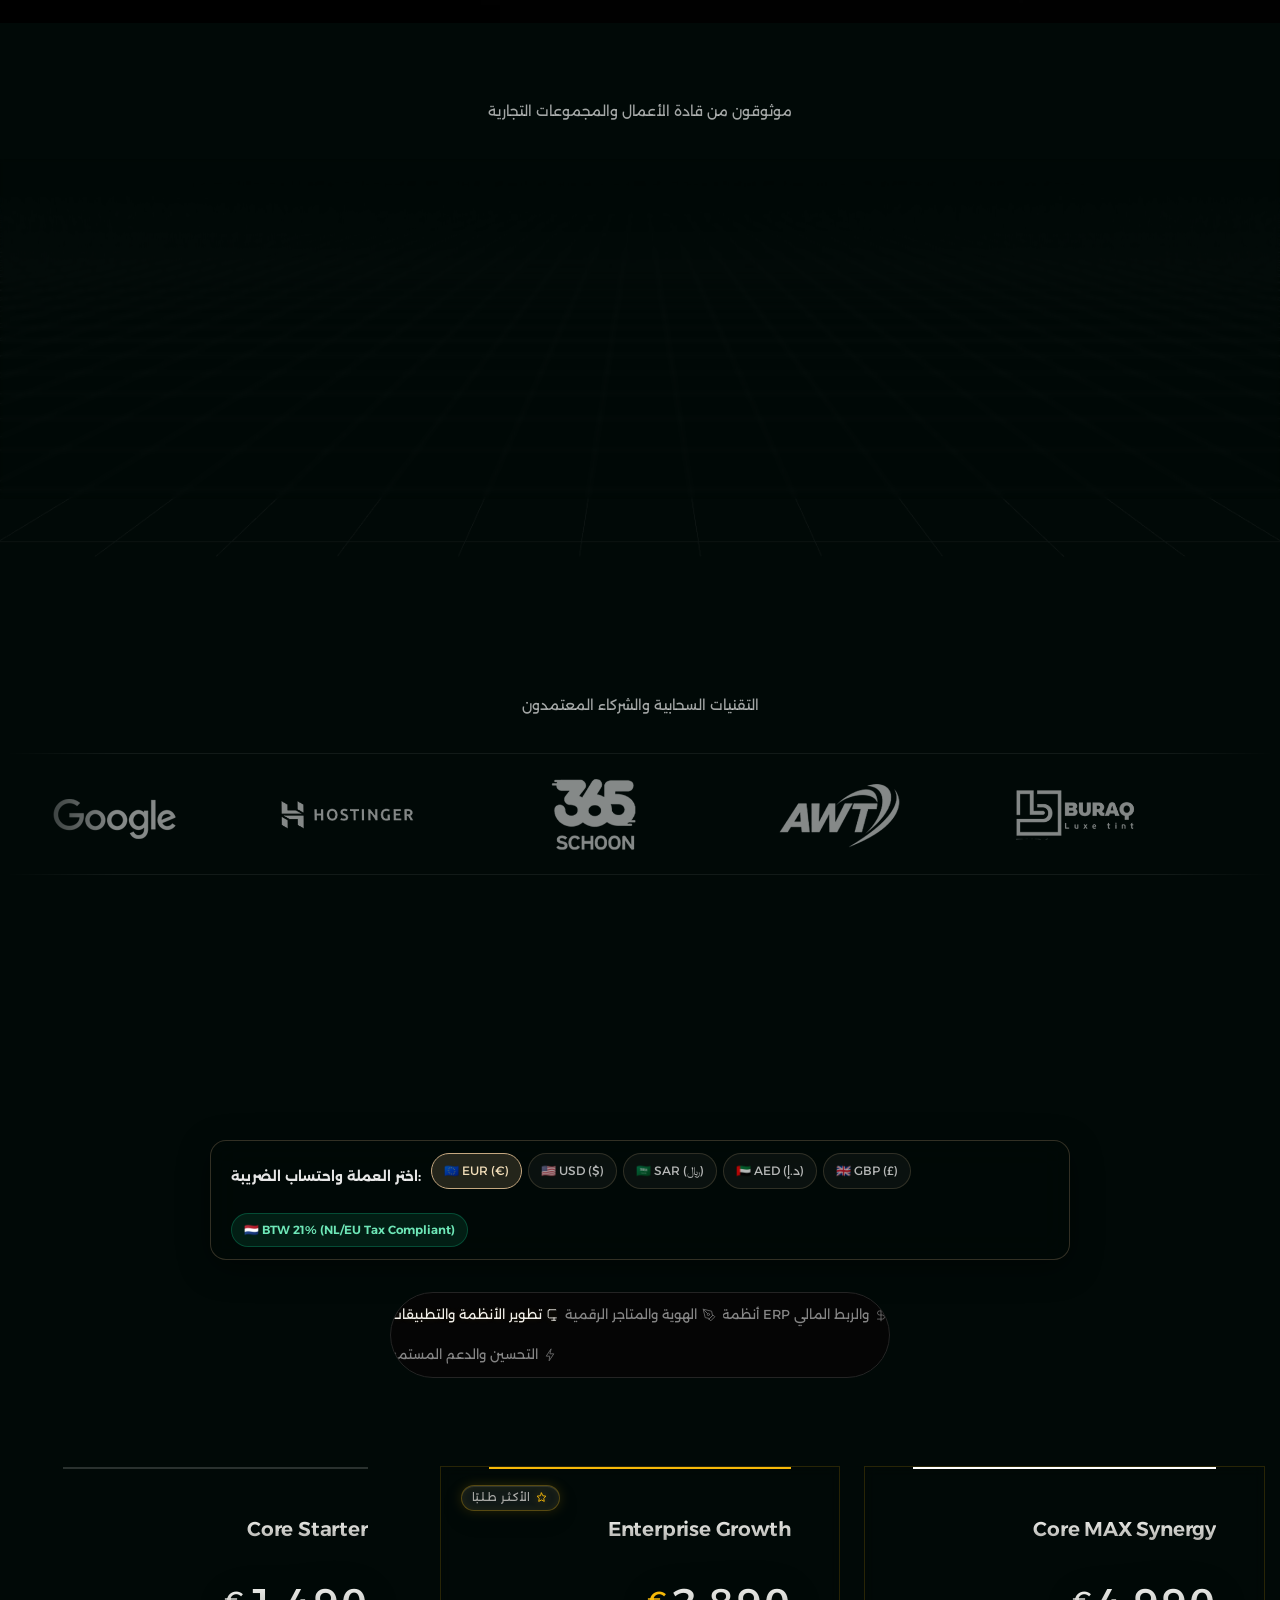
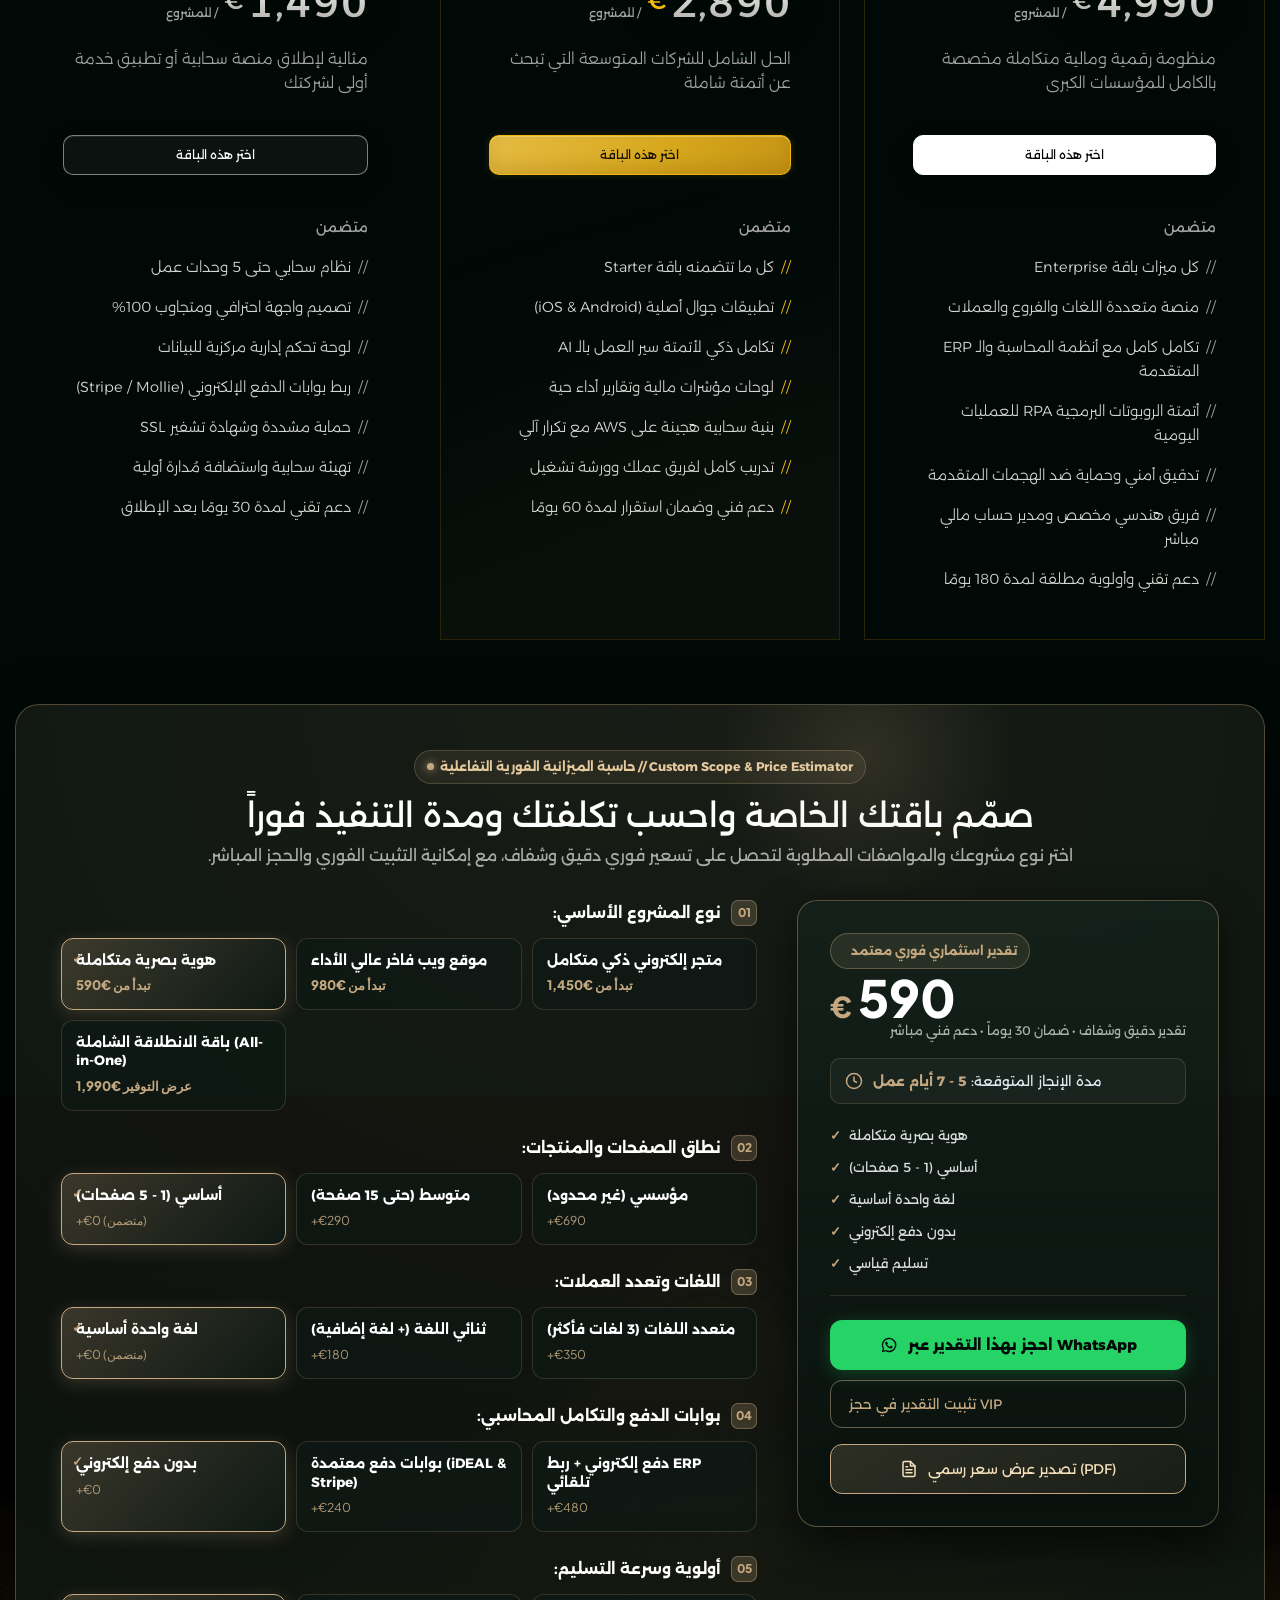
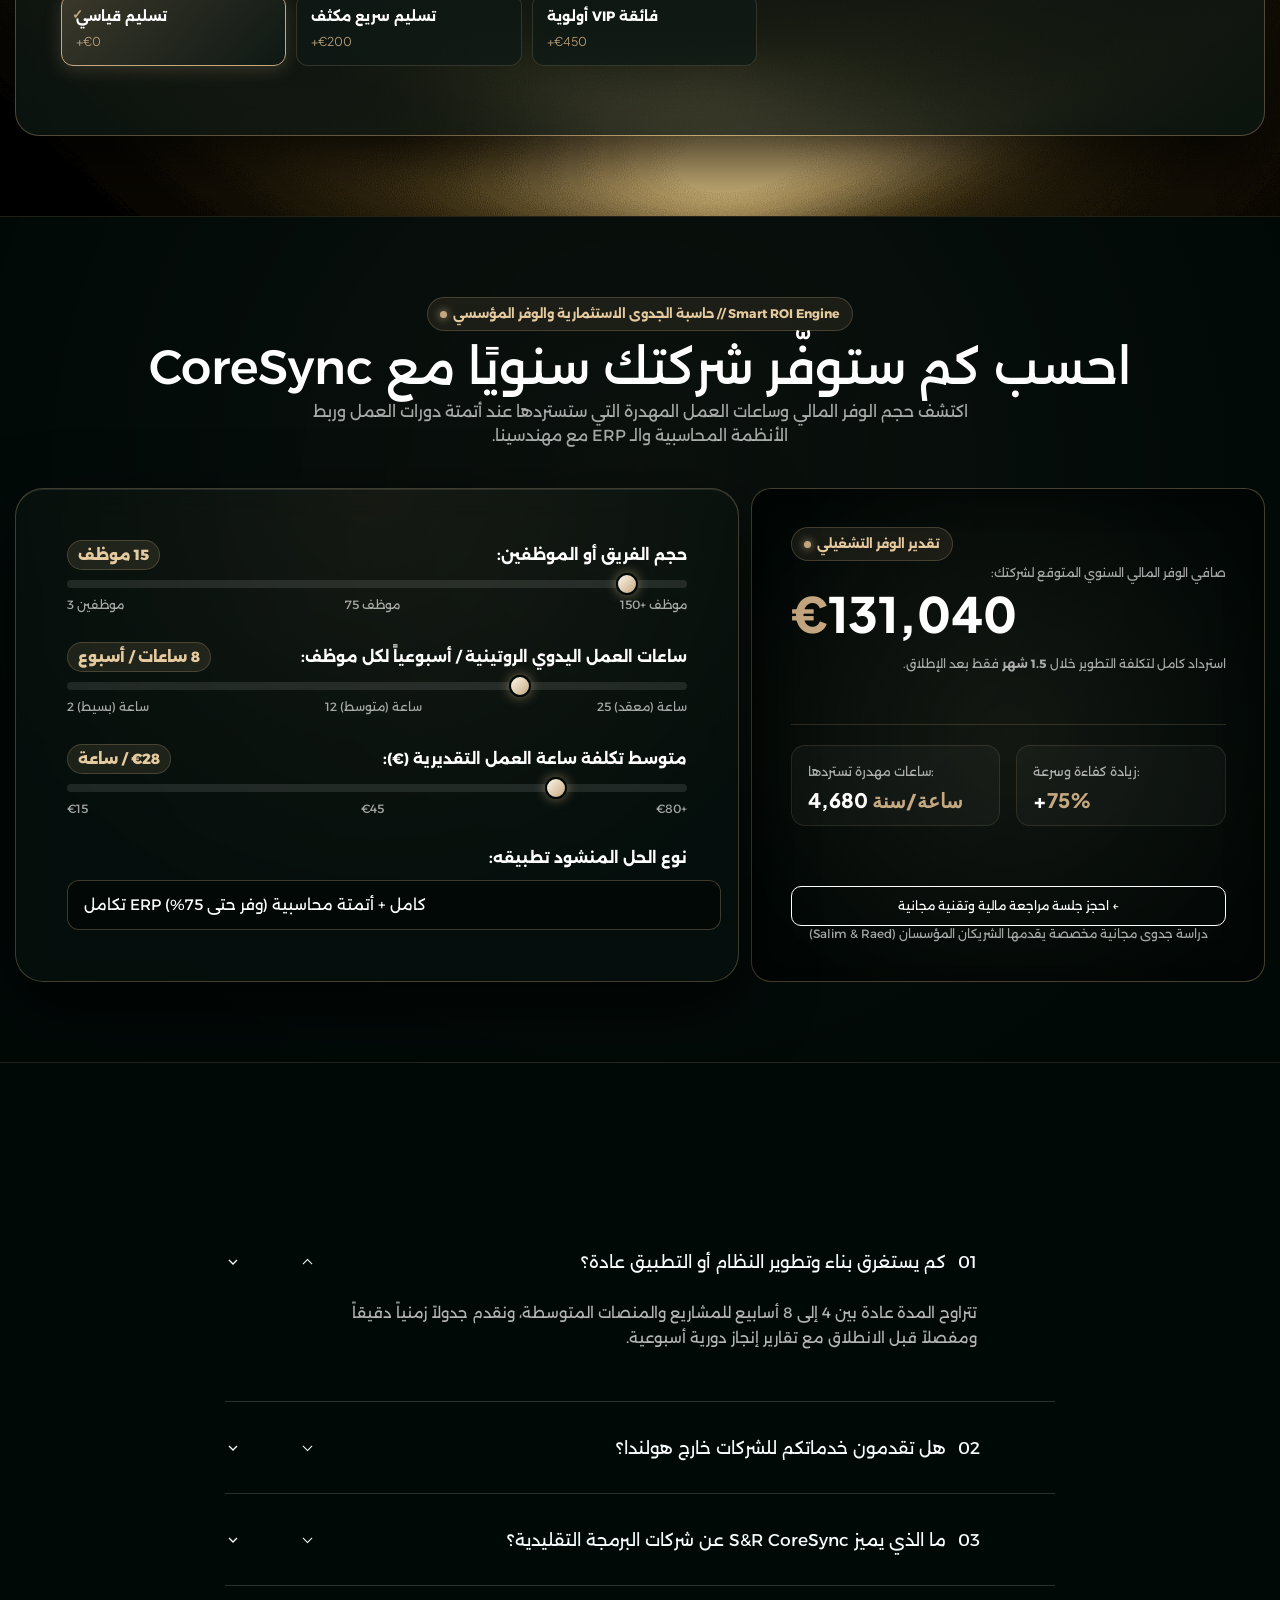
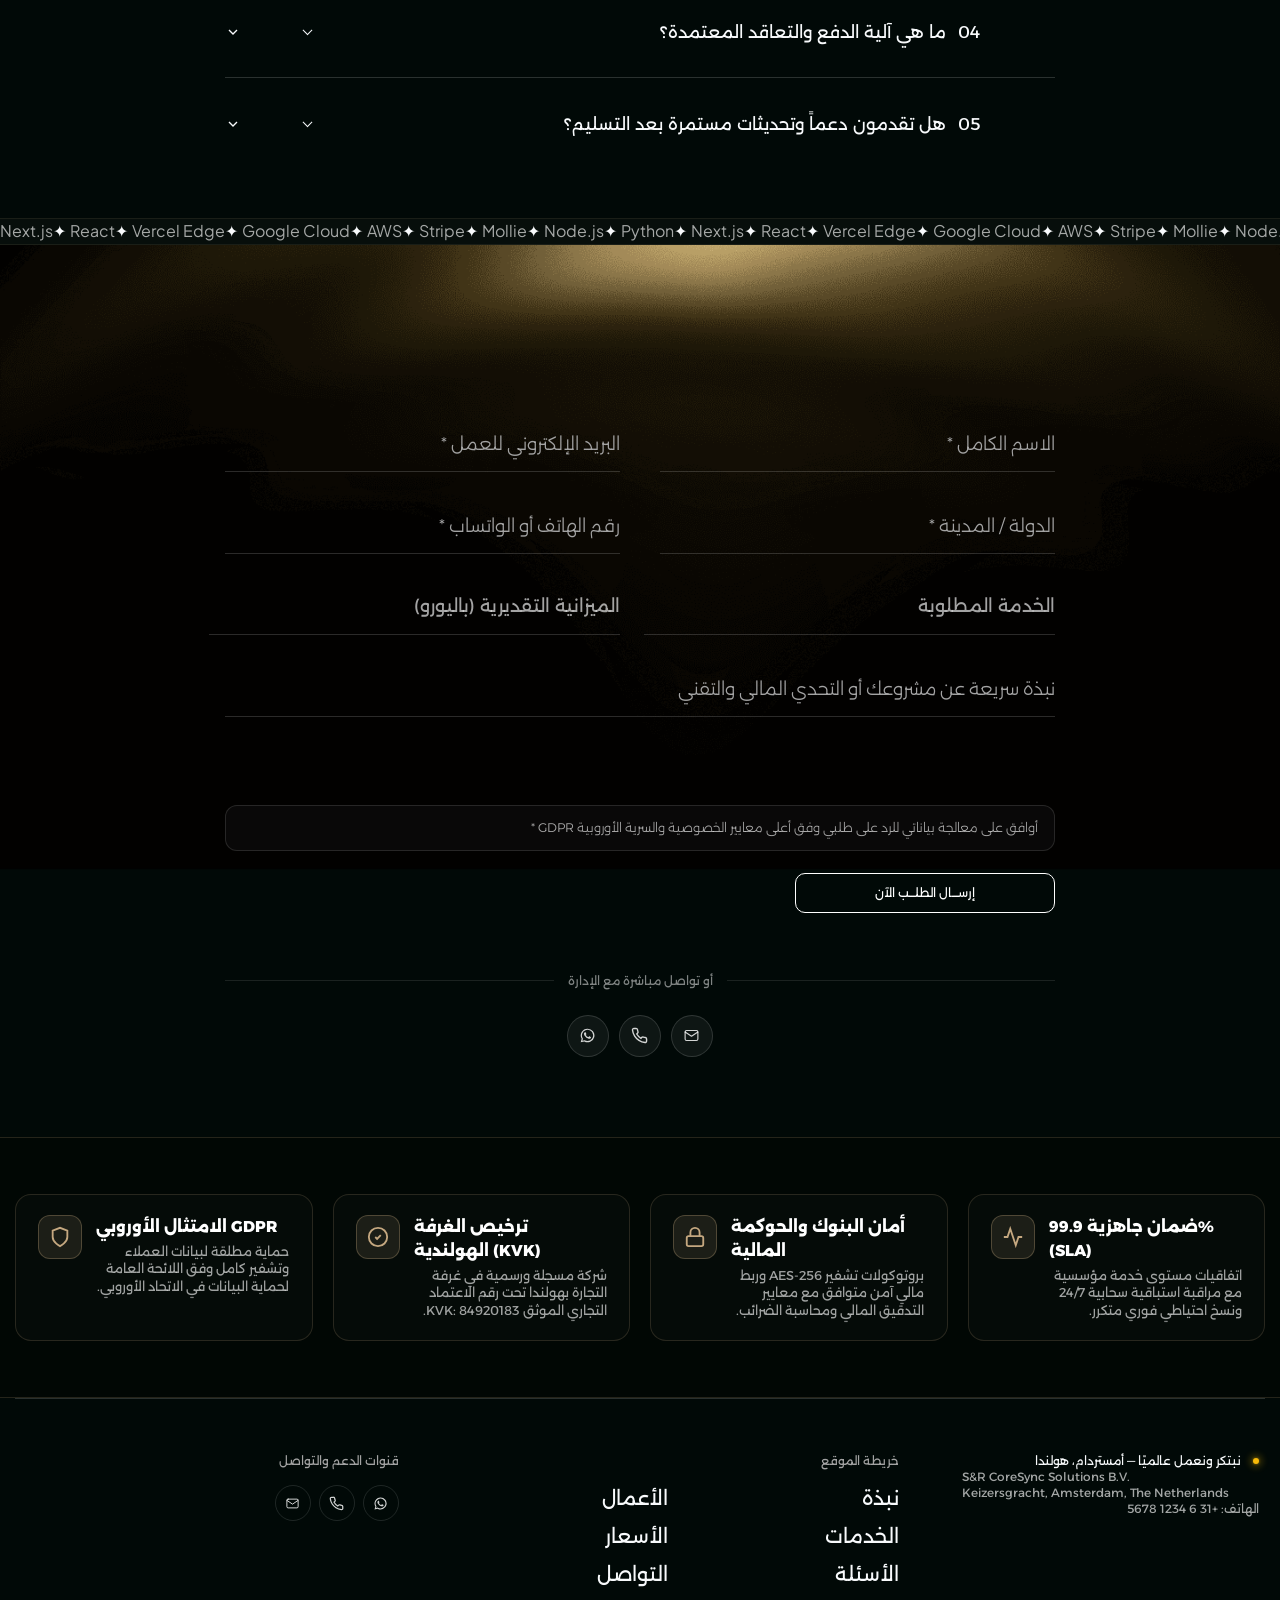
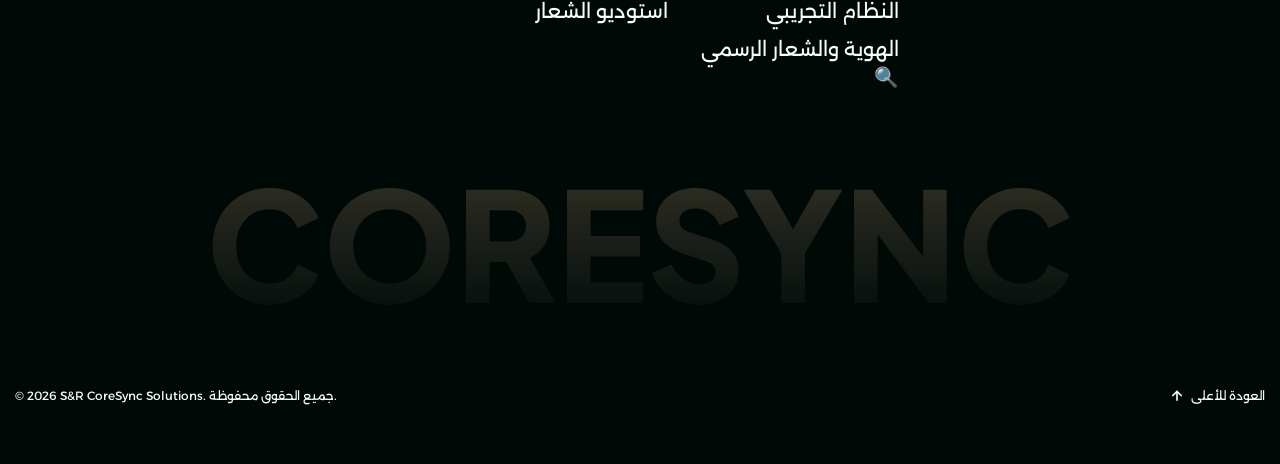
==== commit de135237: "feat: implement robust offline caching and network-first fetch strategy in service worker" ====
--- a/index.html
+++ b/index.html
@@ -6414,6 +6414,57 @@
             <div class="container">
                 <div class="row">
                     <div class="col-lg-8 mx-auto">
+                        <!-- شريط مزامنة البيانات من المنصة التجريبية -->
+                        <div id="demo-sync-banner" class="demo-sync-notification" style="display: none;">
+                            <div class="demo-sync-icon-glow">✨</div>
+                            <div class="demo-sync-text">
+                                <h4 id="demo-sync-title">تمت مزامنة بياناتك من المنصة السحابية التجريبية بنجاح!</h4>
+                                <p id="demo-sync-desc">تم ملء نوع الخدمة والميزانية ونبذة المشروع تلقائياً بناءً على ما اخترته في الجلسة التجريبية.</p>
+                            </div>
+                            <button type="button" class="demo-sync-close" onclick="document.getElementById('demo-sync-banner').style.display='none'" aria-label="إغلاق">✕</button>
+                        </div>
+                        <style>
+                            .demo-sync-notification {
+                                background: linear-gradient(135deg, rgba(197, 168, 128, 0.22), rgba(1, 9, 7, 0.95));
+                                border: 1px solid var(--primary-gold);
+                                box-shadow: 0 10px 30px rgba(197, 168, 128, 0.25);
+                                border-radius: 16px;
+                                padding: 1.2rem 1.5rem;
+                                margin-bottom: 2rem;
+                                display: flex;
+                                align-items: center;
+                                gap: 14px;
+                                position: relative;
+                            }
+                            .demo-sync-icon-glow {
+                                font-size: 1.8rem;
+                                filter: drop-shadow(0 0 12px var(--primary-gold));
+                            }
+                            .demo-sync-text h4 {
+                                font-size: 1.05rem;
+                                color: #fff;
+                                margin-bottom: 4px;
+                                font-weight: 700;
+                            }
+                            .demo-sync-text p {
+                                font-size: 0.85rem;
+                                color: rgba(248, 250, 252, 0.82);
+                                margin: 0;
+                            }
+                            .demo-sync-close {
+                                margin-right: auto;
+                                background: transparent;
+                                border: none;
+                                color: rgba(255, 255, 255, 0.6);
+                                font-size: 1.2rem;
+                                cursor: pointer;
+                                padding: 4px 8px;
+                                transition: color 0.2s;
+                            }
+                            .demo-sync-close:hover {
+                                color: #fff;
+                            }
+                        </style>
                         <form class="form-cta" onsubmit="event.preventDefault(); alert('شكرًا لتواصلك مع S&R CoreSync Solutions! تم استلام طلبك وسيتواصل معك الشريكان المؤسسان خلال ساعات قليلة.');">
                             <div class="form-content">
                                 <div class="tf-grid-layout sm-col-2">
@@ -9332,6 +9383,46 @@
         });
         
     </script>
+    <script>
+        // مزامنة اختيارات المنصة التجريبية (Demo Sync Handler)
+        document.addEventListener('DOMContentLoaded', function() {
+            try {
+                const params = new URLSearchParams(window.location.search);
+                if (params.get('source') === 'demo' || params.has('service') || params.has('notes')) {
+                    const service = params.get('service');
+                    const budget = params.get('budget');
+                    const notes = params.get('notes');
+
+                    const serviceSelect = document.getElementById('contact-service');
+                    if (serviceSelect && service) {
+                        serviceSelect.value = service;
+                    }
+
+                    const budgetSelect = document.getElementById('contact-budget');
+                    if (budgetSelect && budget) {
+                        budgetSelect.value = budget;
+                    }
+
+                    const detailsInput = document.getElementById('contact-details');
+                    if (detailsInput && notes) {
+                        detailsInput.value = decodeURIComponent(notes);
+                    }
+
+                    const banner = document.getElementById('demo-sync-banner');
+                    if (banner) {
+                        banner.style.display = 'flex';
+                    }
+
+                    const contactEl = document.getElementById('contact');
+                    if (contactEl) {
+                        setTimeout(() => {
+                            contactEl.scrollIntoView({ behavior: 'smooth' });
+                        }, 250);
+                    }
+                }
+            } catch(e) { console.error('Demo sync error:', e); }
+        });
+    </script>
     <!-- محرك الخدمات والأنظمة المؤسسية الذكية -->
     <script src="./css/enterprise-suite.js"></script>
 </body>
--- a/css/enterprise-suite.css
+++ b/css/enterprise-suite.css
@@ -1403,3 +1403,121 @@
     align-items: center;
     gap: 6px;
 }
+
+/* ==========================================================================
+   16. Milestone Approval — Digital Sign-off Buttons & Approved Badge
+   ========================================================================== */
+.es-milestone-approve-btn {
+    display: inline-flex;
+    align-items: center;
+    gap: 5px;
+    margin-top: 8px;
+    padding: 5px 14px;
+    background: linear-gradient(135deg, rgba(197, 168, 128, 0.15), rgba(197, 168, 128, 0.06));
+    border: 1px solid rgba(197, 168, 128, 0.5);
+    color: var(--es-gold-light);
+    border-radius: 8px;
+    font-size: 0.74rem;
+    font-weight: 800;
+    cursor: pointer;
+    transition: all 0.25s cubic-bezier(0.16, 1, 0.3, 1);
+    letter-spacing: 0.3px;
+}
+.es-milestone-approve-btn::before { content: '✍'; margin-left: 2px; }
+.es-milestone-approve-btn:hover {
+    background: var(--es-gold);
+    border-color: var(--es-gold);
+    color: #010907;
+    transform: translateY(-1px);
+    box-shadow: 0 4px 16px rgba(197, 168, 128, 0.4);
+}
+.es-milestone-approved-badge {
+    display: inline-flex;
+    align-items: center;
+    gap: 5px;
+    margin-top: 7px;
+    padding: 4px 10px;
+    background: rgba(16, 185, 129, 0.12);
+    border: 1px solid rgba(16, 185, 129, 0.35);
+    color: #6ee7b7;
+    border-radius: 6px;
+    font-size: 0.72rem;
+    font-weight: 700;
+}
+
+/* Approval Receipt Toast */
+.es-approval-receipt {
+    display: flex;
+    align-items: flex-start;
+    gap: 12px;
+    background: linear-gradient(135deg, rgba(16, 185, 129, 0.18), rgba(197, 168, 128, 0.1));
+    border: 1px solid rgba(16, 185, 129, 0.5);
+    border-radius: 12px;
+    padding: 14px 16px;
+    margin-bottom: 16px;
+    animation: esSlideIn 0.35s cubic-bezier(0.16, 1, 0.3, 1);
+    transition: opacity 0.6s ease;
+}
+@keyframes esSlideIn {
+    from { opacity: 0; transform: translateY(-10px); }
+    to   { opacity: 1; transform: translateY(0); }
+}
+.es-approval-receipt-icon {
+    font-size: 1.4rem;
+    flex-shrink: 0;
+    margin-top: 2px;
+}
+.es-approval-receipt-title {
+    font-size: 0.88rem;
+    font-weight: 900;
+    color: #6ee7b7;
+    margin-bottom: 4px;
+}
+.es-approval-receipt-sub {
+    font-size: 0.75rem;
+    color: rgba(255, 255, 255, 0.8);
+    line-height: 1.5;
+}
+
+/* ==========================================================================
+   17. Invoice Payment Buttons — Stripe & iDEAL
+   ========================================================================== */
+.es-inv-pay-actions {
+    display: flex;
+    gap: 6px;
+    margin-top: 6px;
+    flex-wrap: wrap;
+}
+.es-pay-btn {
+    display: inline-flex;
+    align-items: center;
+    gap: 5px;
+    padding: 4px 10px;
+    border-radius: 6px;
+    font-size: 0.7rem;
+    font-weight: 800;
+    text-decoration: none !important;
+    border: 1px solid transparent;
+    transition: all 0.2s ease;
+    cursor: pointer;
+}
+.es-pay-stripe {
+    background: rgba(99, 91, 255, 0.15);
+    border-color: rgba(99, 91, 255, 0.45);
+    color: #a5b4fc;
+}
+.es-pay-stripe:hover {
+    background: #635bff;
+    color: #ffffff;
+    box-shadow: 0 3px 12px rgba(99, 91, 255, 0.45);
+}
+.es-pay-ideal {
+    background: rgba(205, 0, 113, 0.12);
+    border-color: rgba(205, 0, 113, 0.4);
+    color: #f9a8d4;
+}
+.es-pay-ideal:hover {
+    background: #cc0072;
+    color: #ffffff;
+    box-shadow: 0 3px 12px rgba(205, 0, 113, 0.4);
+}
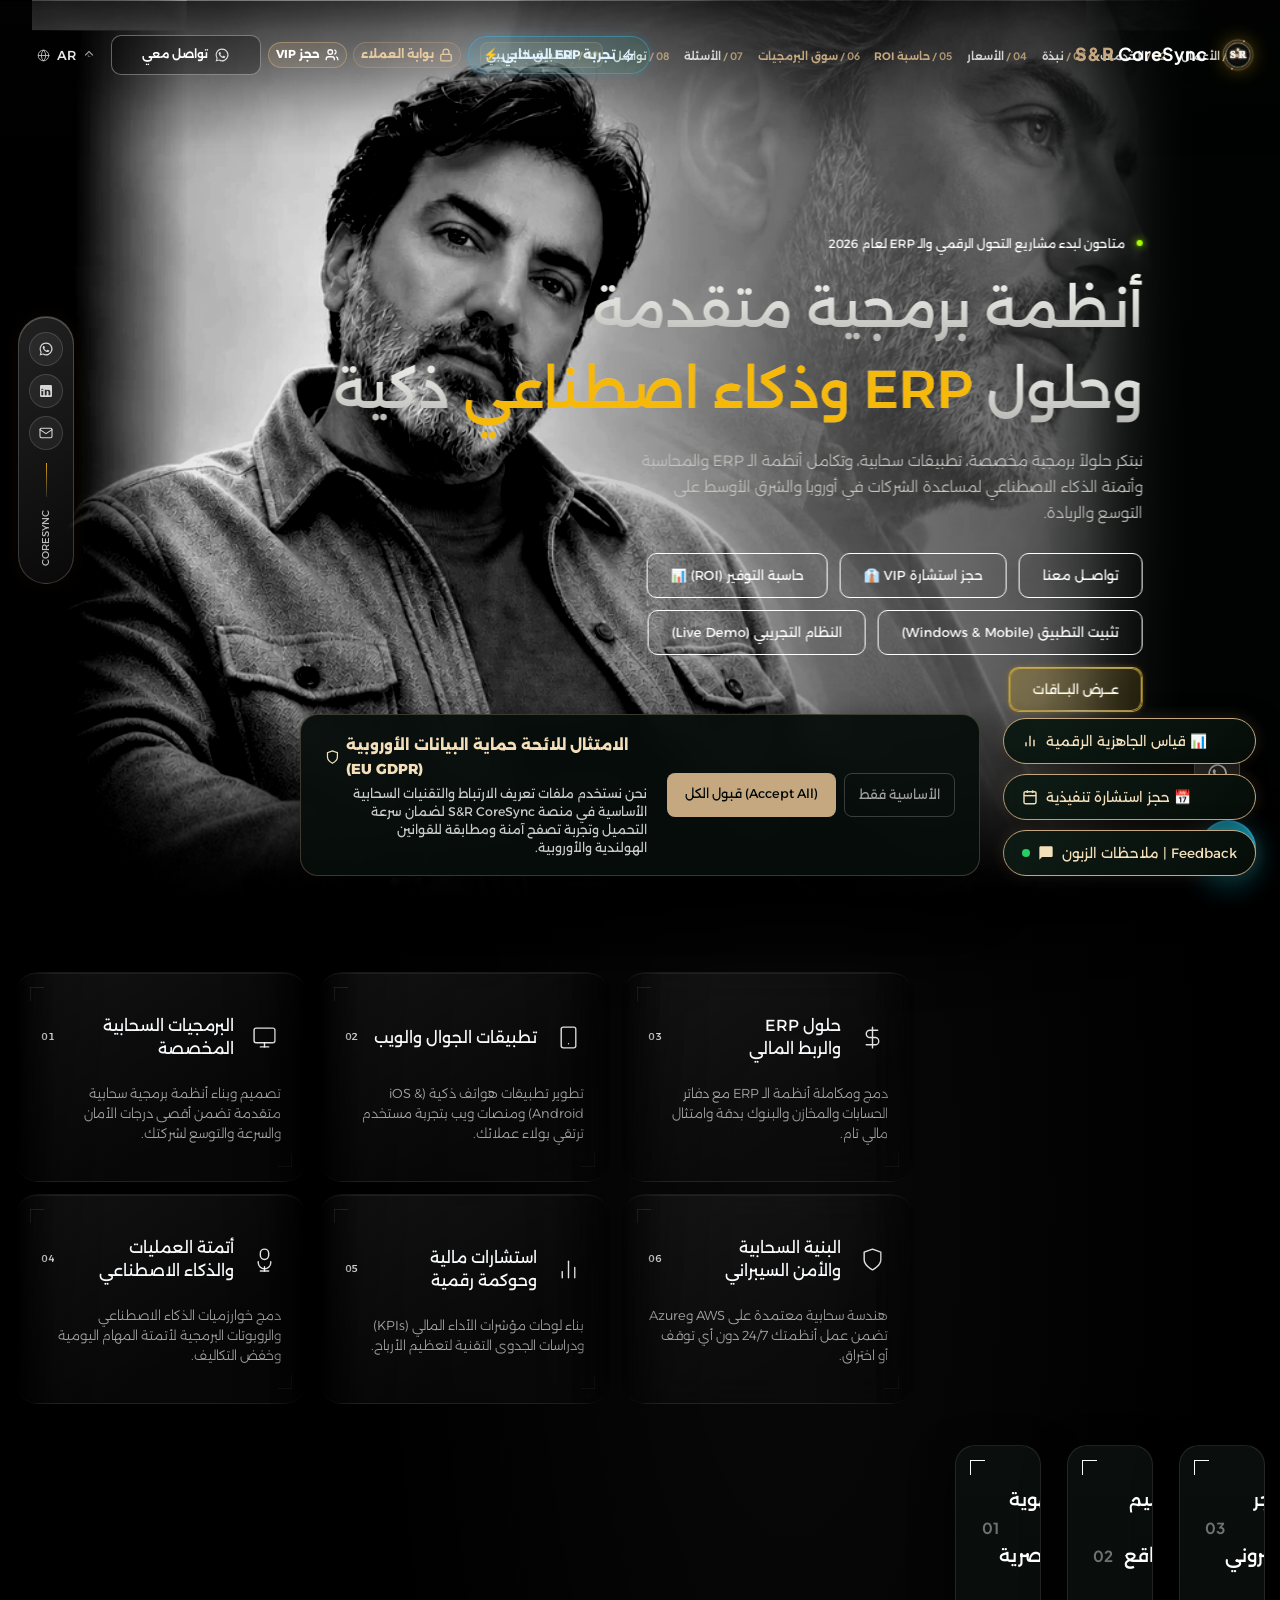
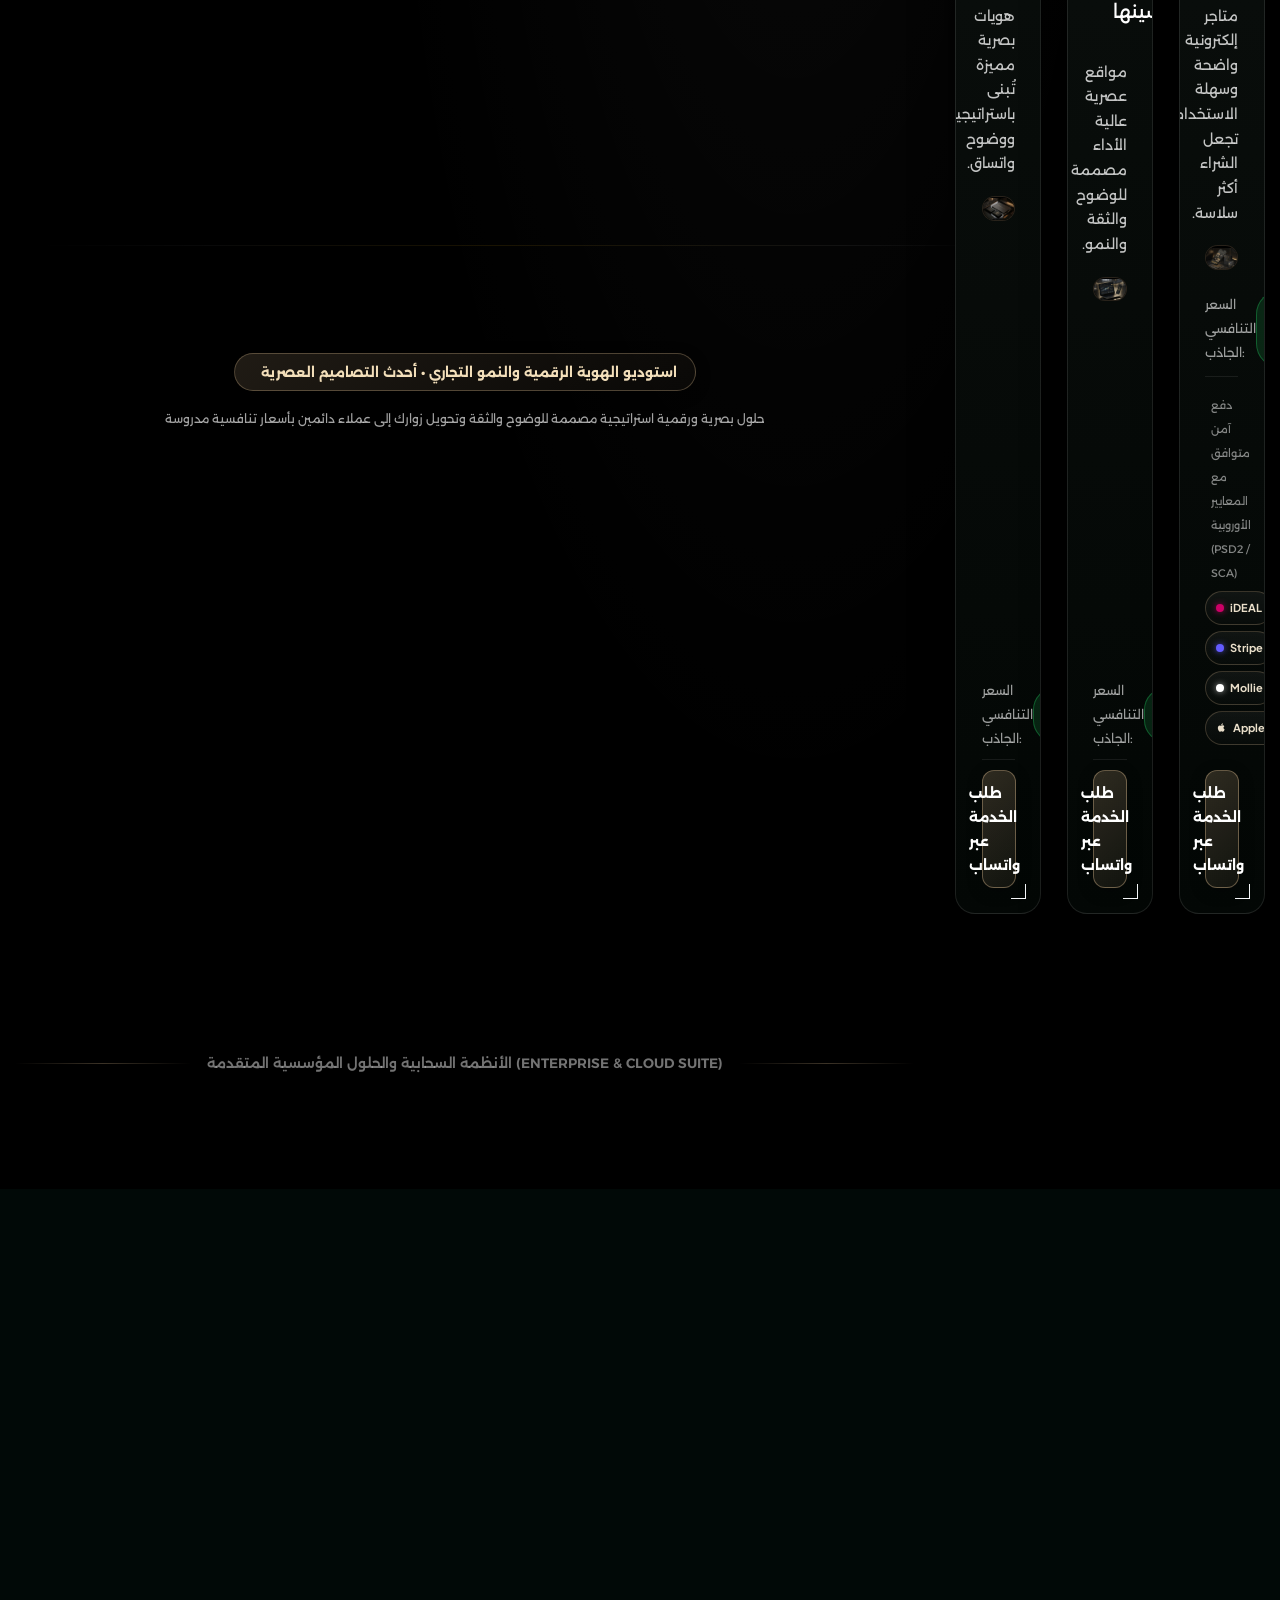
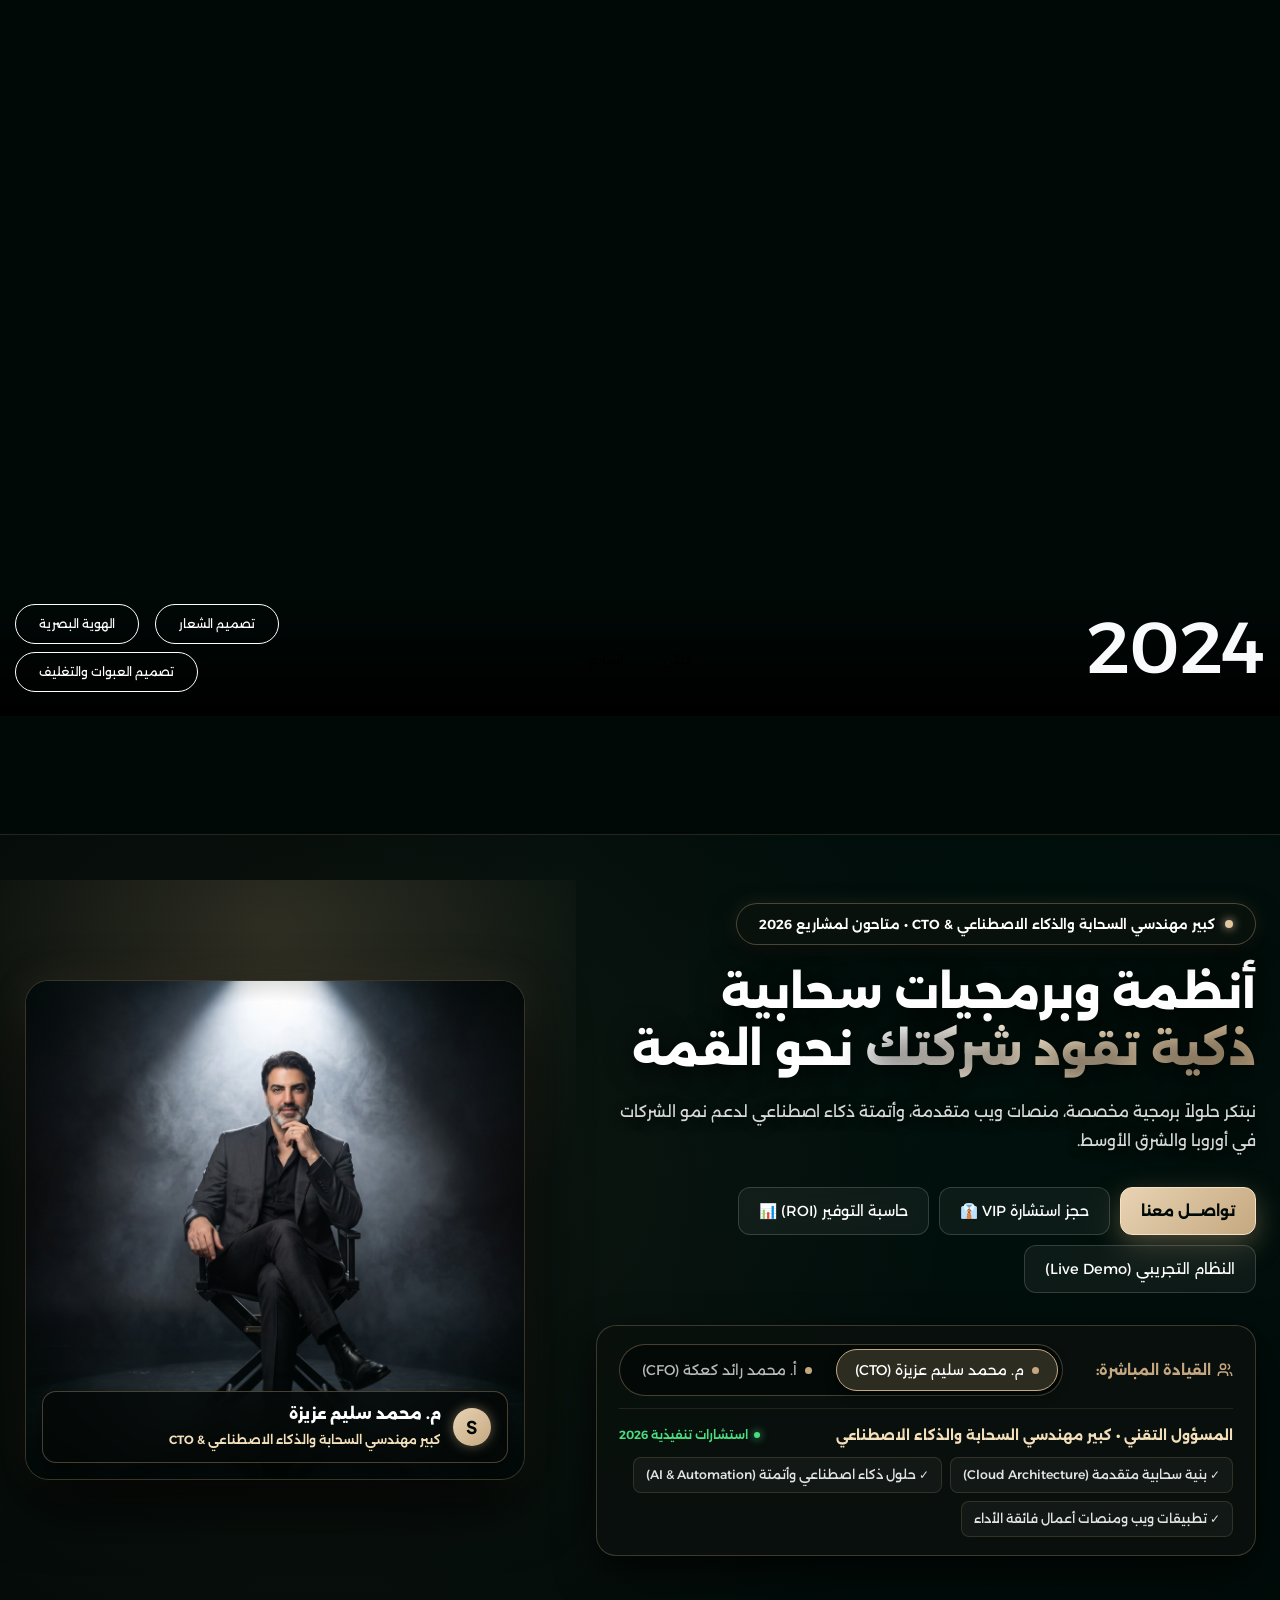
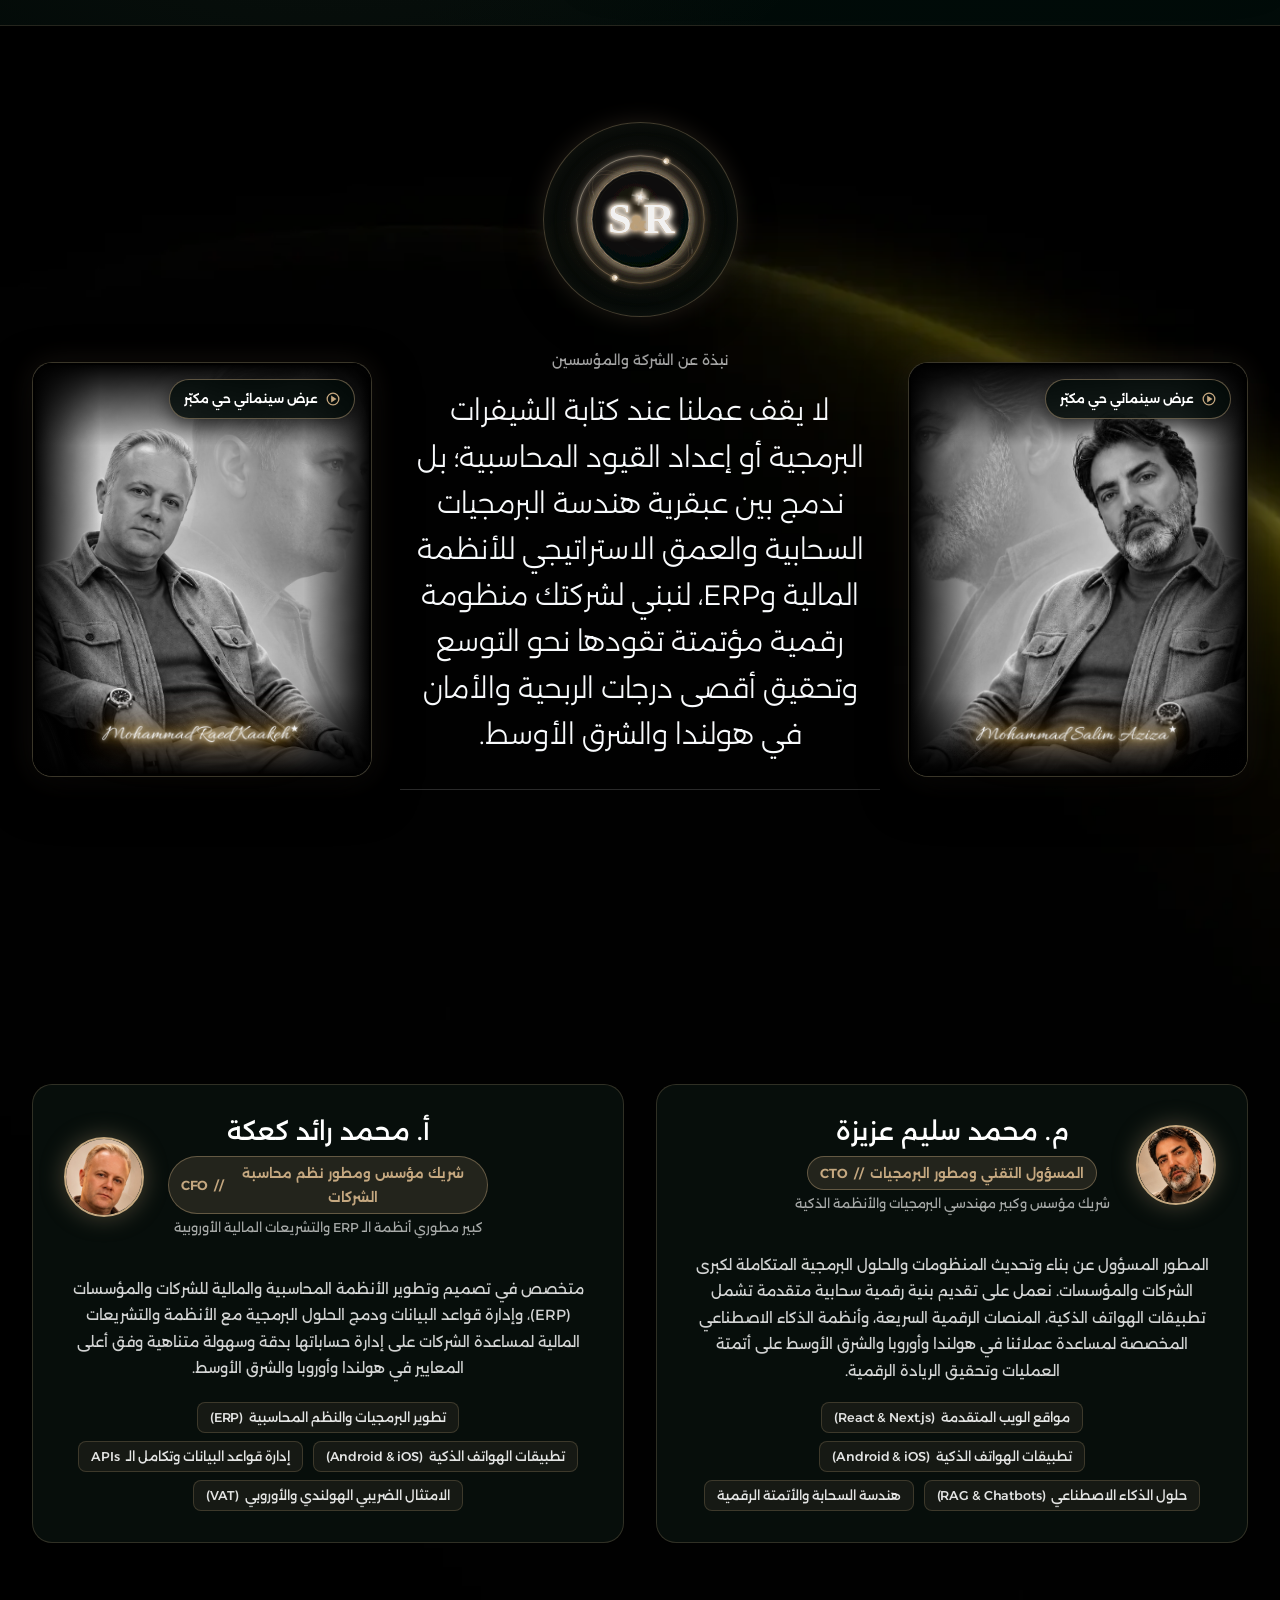
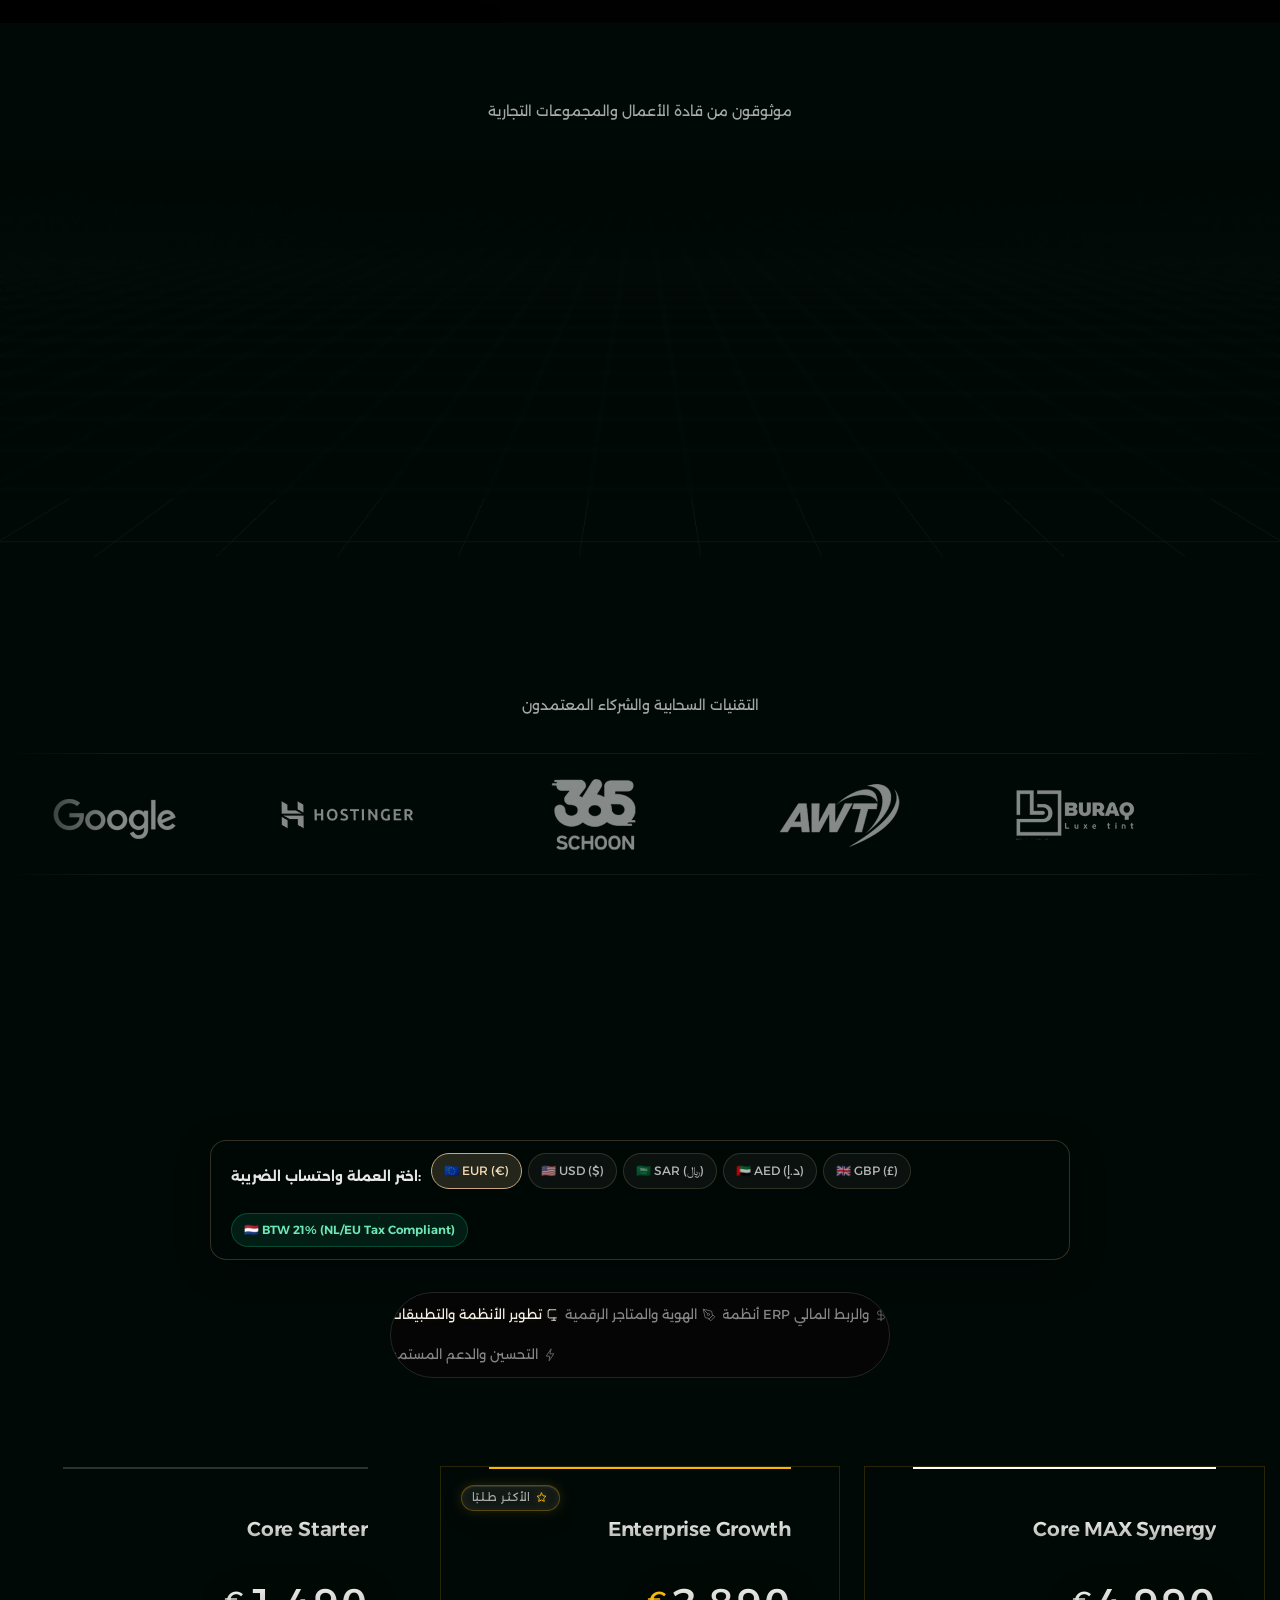
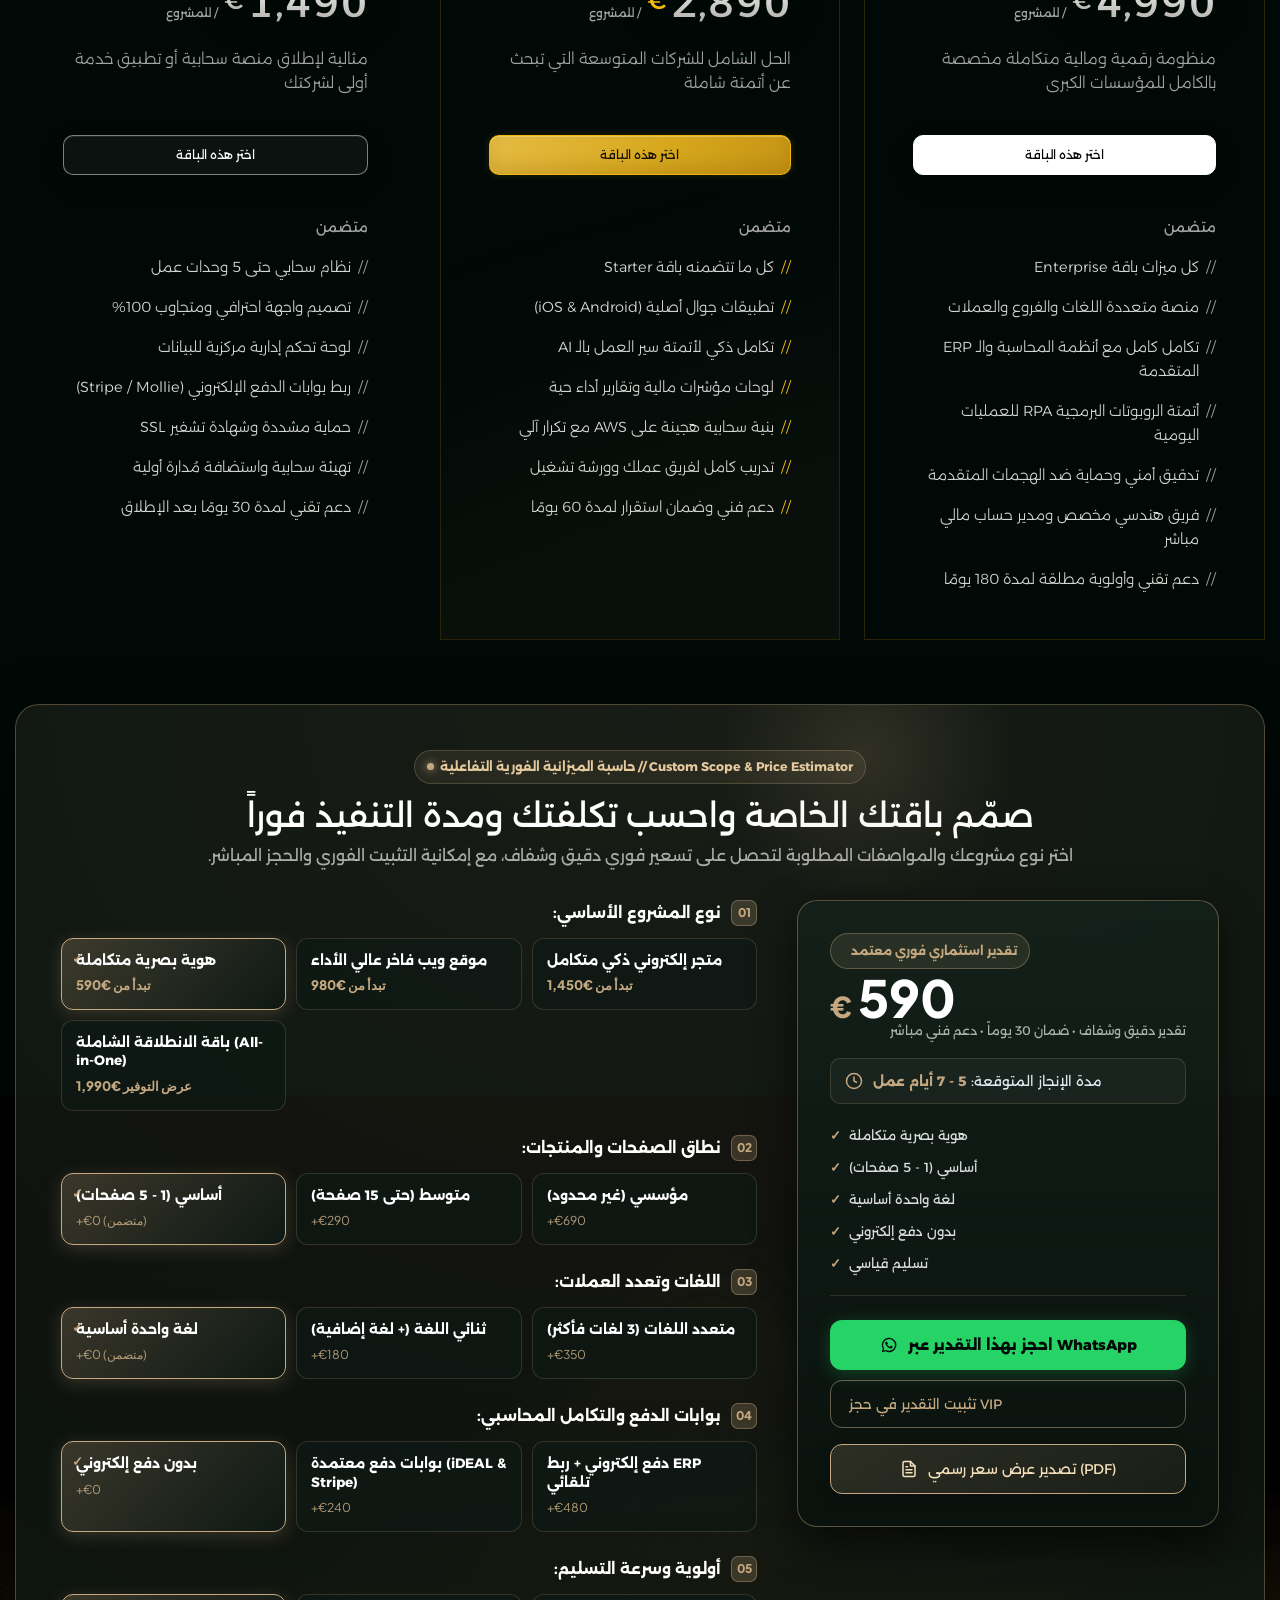
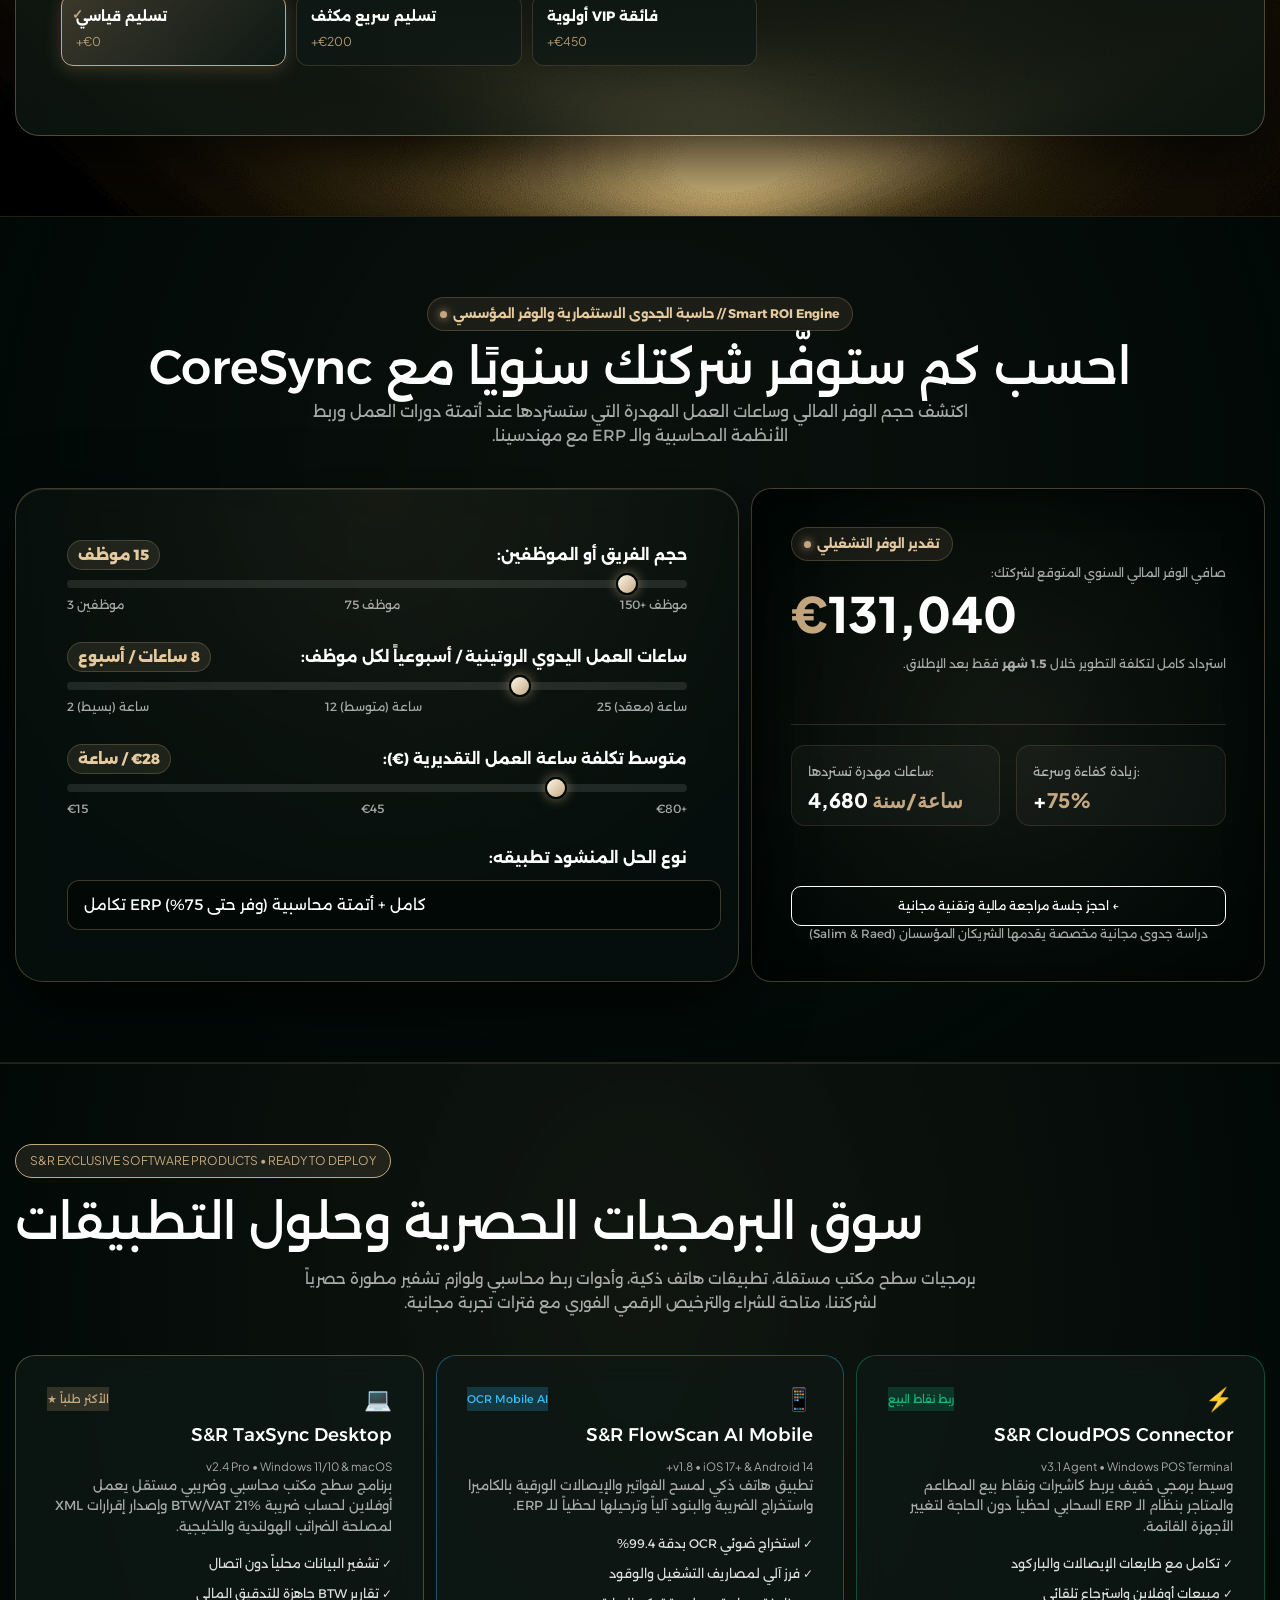
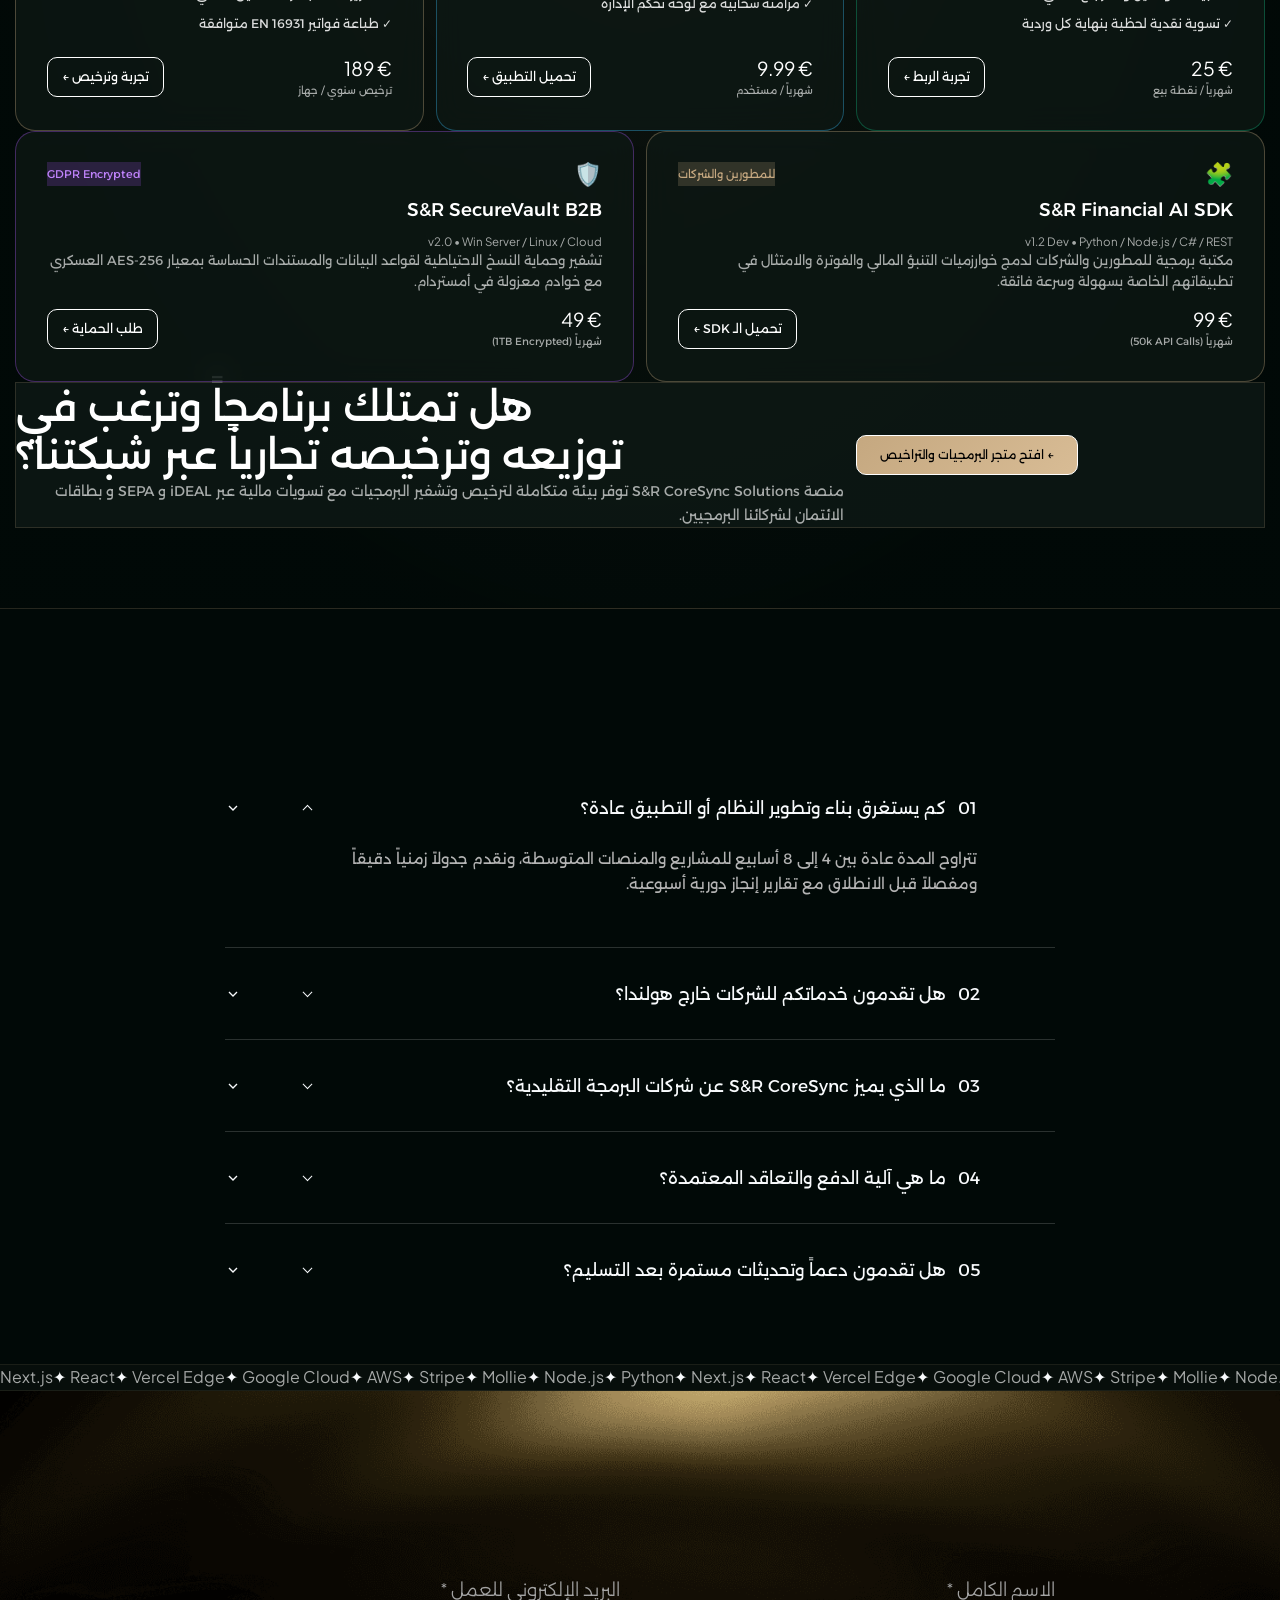
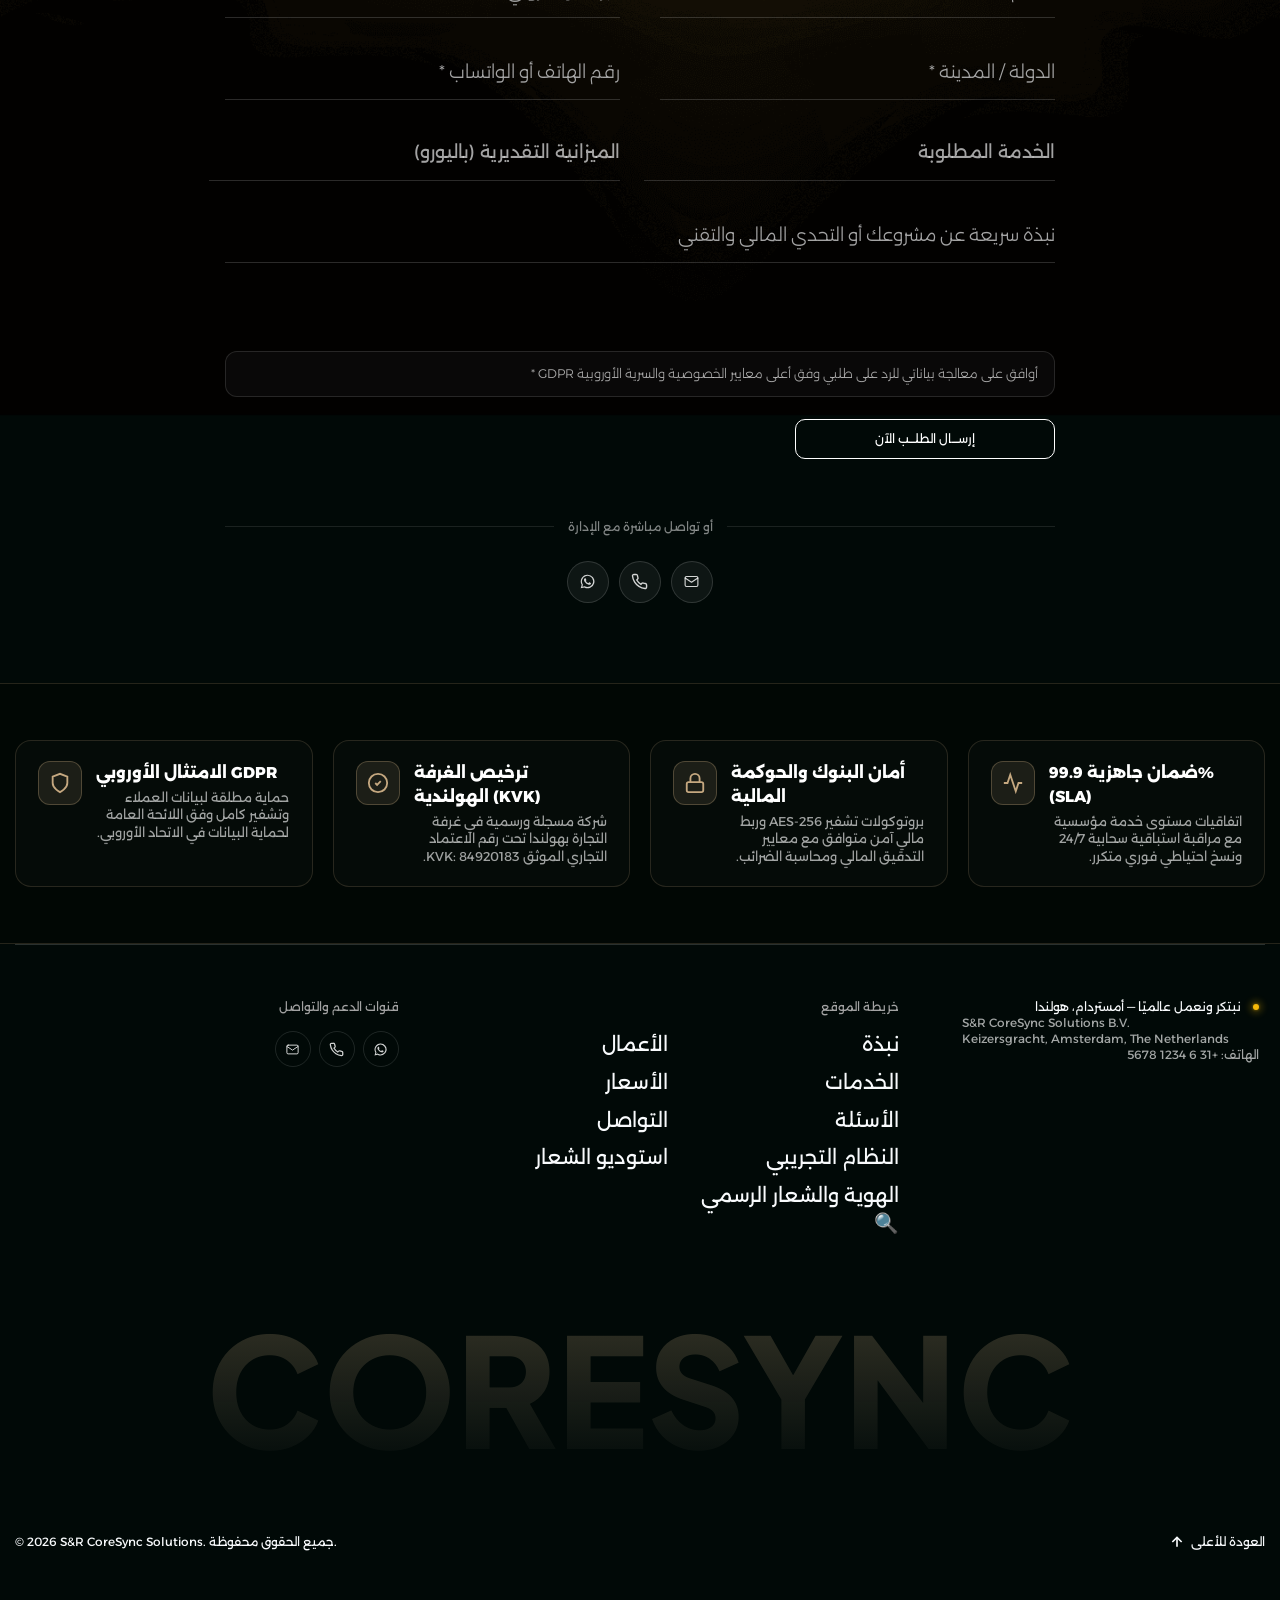
==== commit 052aba47: "feat: update UI layout and styling in index.html" ====
--- a/index.html
+++ b/index.html
@@ -4800,9 +4800,10 @@
                                         <li class="menu-item"><a href="#about" class="item-link link text-caption"><span>03 /</span>نبذة</a></li>
                                         <li class="menu-item"><a href="#pricing" class="item-link link text-caption"><span>04 /</span>الأسعار</a></li>
                                         <li class="menu-item"><a href="#roi-calculator" class="item-link link text-caption gold-accent"><span>05 /</span>حاسبة ROI</a></li>
-                                        <li class="menu-item"><a href="#faq" class="item-link link text-caption"><span>06 /</span>الأسئلة</a></li>
-                                        <li class="menu-item"><a href="#contact" class="item-link link text-caption"><span>07 /</span>تواصل</a></li>
-                                        <li class="menu-item"><a href="demo.html" class="item-link link text-caption nav-item-demo-highlight"><span>08 /</span>التطبيق التجريبي</a></li>
+                                        <li class="menu-item"><a href="#software-hub" class="item-link link text-caption gold-accent"><span>06 /</span>سوق البرمجيات</a></li>
+                                        <li class="menu-item"><a href="#faq" class="item-link link text-caption"><span>07 /</span>الأسئلة</a></li>
+                                        <li class="menu-item"><a href="#contact" class="item-link link text-caption"><span>08 /</span>تواصل</a></li>
+                                        <li class="menu-item"><a href="demo.html" class="item-link link text-caption nav-item-demo-highlight"><span>09 /</span>التطبيق التجريبي</a></li>
                                     </ul>
                                 </div>
                             </div>
@@ -6277,6 +6278,204 @@
                 </div>
             </div>
         </section>
+
+        <!-- ======================================================== -->
+        <!-- 7.5. سوق البرمجيات الحصرية وحلول التطبيقات (Software Hub & Store) -->
+        <!-- ======================================================== -->
+        <section class="flat-spacing section-software-hub" id="software-hub" data-section style="background: radial-gradient(ellipse at 50% 20%, rgba(197, 168, 128, 0.08) 0%, rgba(1, 9, 7, 0.98) 75%); border-top: 1px solid var(--border-glass); border-bottom: 1px solid var(--border-glass);">
+            <div class="container">
+                <div class="s-header text-center mb-5">
+                    <span class="about-hero-tag font-latin mb-2" style="display:inline-block; font-size:0.75rem; padding:4px 14px; border-radius:20px; background:rgba(197,168,128,0.12); border:1px solid var(--primary-gold); color:var(--primary-gold);">
+                        S&R EXCLUSIVE SOFTWARE PRODUCTS • READY TO DEPLOY
+                    </span>
+                    <h2 class="text-display-2 letter-space--3 mb-3 text-white">
+                        سوق البرمجيات الحصرية وحلول التطبيقات
+                    </h2>
+                    <p class="desc text-white-64 mx-auto" style="max-width: 680px; font-size: 0.95rem; line-height: 1.6;">
+                        برمجيات سطح مكتب مستقلة، تطبيقات هاتف ذكية، وأدوات ربط محاسبي ولوازم تشفير مطورة حصرياً لشركتنا، متاحة للشراء والترخيص الرقمي الفوري مع فترات تجربة مجانية.
+                    </p>
+                </div>
+
+                <!-- شبكة كروت المنتجات البرمجية الخمس -->
+                <div class="row g-4 mb-5">
+                    
+                    <!-- 1. S&R TaxSync Desktop -->
+                    <div class="col-lg-4 col-md-6">
+                        <div class="founder-editorial-card h-100 p-4 d-flex flex-col justify-content-between" style="border: 1px solid rgba(197, 168, 128, 0.35); background: rgba(14, 24, 20, 0.75);">
+                            <div>
+                                <div class="d-flex justify-content-between align-items-center mb-3">
+                                    <span style="font-size: 1.4rem;">💻</span>
+                                    <span class="status-badge status-completed" style="background:rgba(197,168,128,0.2); color:var(--primary-gold); font-size:0.7rem;">الأكثر طلباً ★</span>
+                                </div>
+                                <h4 class="text-white fw-bold mb-1" style="font-size: 1.15rem;">S&R TaxSync Desktop</h4>
+                                <div class="text-caption text-white-64 font-latin mb-3" style="font-size: 0.72rem;">
+                                    v2.4 Pro • Windows 11/10 & macOS
+                                </div>
+                                <p class="text-white-64" style="font-size: 0.82rem; line-height: 1.55; margin-bottom: 1rem;">
+                                    برنامج سطح مكتب محاسبي وضريبي مستقل يعمل أوفلاين لحساب ضريبة BTW/VAT 21% وإصدار إقرارات XML لمصلحة الضرائب الهولندية والخليجية.
+                                </p>
+                                <ul style="list-style: none; padding: 0; margin-bottom: 1.25rem; font-size: 0.78rem; color: rgba(255,255,255,0.85); display: flex; flex-direction: column; gap: 6px;">
+                                    <li>✓ تشفير البيانات محلياً دون اتصال</li>
+                                    <li>✓ تقارير BTW جاهزة للتدقيق المالي</li>
+                                    <li>✓ طباعة فواتير EN 16931 متوافقة</li>
+                                </ul>
+                            </div>
+                            <div class="pt-3 border-top border-white-10 d-flex align-items-center justify-content-between">
+                                <div>
+                                    <span class="text-white font-latin fw-bold" style="font-size: 1.2rem; color: var(--primary-gold);">€ 189</span>
+                                    <span class="text-caption text-white-64 d-block" style="font-size: 0.65rem;">ترخيص سنوي / جهاز</span>
+                                </div>
+                                <a href="demo.html#software" class="tf-btn" style="padding: 7px 14px; font-size: 0.78rem;">
+                                    <span>تجربة وترخيص ←</span>
+                                </a>
+                            </div>
+                        </div>
+                    </div>
+
+                    <!-- 2. S&R FlowScan AI Mobile -->
+                    <div class="col-lg-4 col-md-6">
+                        <div class="founder-editorial-card h-100 p-4 d-flex flex-col justify-content-between" style="border: 1px solid rgba(56, 189, 248, 0.35); background: rgba(14, 24, 20, 0.75);">
+                            <div>
+                                <div class="d-flex justify-content-between align-items-center mb-3">
+                                    <span style="font-size: 1.4rem;">📱</span>
+                                    <span class="status-badge" style="background:rgba(56,189,248,0.2); color:#38bdf8; font-size:0.7rem;">OCR Mobile AI</span>
+                                </div>
+                                <h4 class="text-white fw-bold mb-1" style="font-size: 1.15rem;">S&R FlowScan AI Mobile</h4>
+                                <div class="text-caption text-white-64 font-latin mb-3" style="font-size: 0.72rem;">
+                                    v1.8 • iOS 17+ & Android 14+
+                                </div>
+                                <p class="text-white-64" style="font-size: 0.82rem; line-height: 1.55; margin-bottom: 1rem;">
+                                    تطبيق هاتف ذكي لمسح الفواتير والإيصالات الورقية بالكاميرا واستخراج الضريبة والبنود آلياً وترحيلها لحظياً للـ ERP.
+                                </p>
+                                <ul style="list-style: none; padding: 0; margin-bottom: 1.25rem; font-size: 0.78rem; color: rgba(255,255,255,0.85); display: flex; flex-direction: column; gap: 6px;">
+                                    <li>✓ استخراج ضوئي OCR بدقة 99.4%</li>
+                                    <li>✓ فرز آلي لمصاريف التشغيل والوقود</li>
+                                    <li>✓ مزامنة سحابية مع لوحة تحكم الإدارة</li>
+                                </ul>
+                            </div>
+                            <div class="pt-3 border-top border-white-10 d-flex align-items-center justify-content-between">
+                                <div>
+                                    <span class="text-white font-latin fw-bold" style="font-size: 1.2rem; color: #38bdf8;">€ 9.99</span>
+                                    <span class="text-caption text-white-64 d-block" style="font-size: 0.65rem;">شهرياً / مستخدم</span>
+                                </div>
+                                <a href="demo.html#software" class="tf-btn" style="padding: 7px 14px; font-size: 0.78rem;">
+                                    <span>تحميل التطبيق ←</span>
+                                </a>
+                            </div>
+                        </div>
+                    </div>
+
+                    <!-- 3. S&R CloudPOS Connector -->
+                    <div class="col-lg-4 col-md-6">
+                        <div class="founder-editorial-card h-100 p-4 d-flex flex-col justify-content-between" style="border: 1px solid rgba(16, 185, 129, 0.35); background: rgba(14, 24, 20, 0.75);">
+                            <div>
+                                <div class="d-flex justify-content-between align-items-center mb-3">
+                                    <span style="font-size: 1.4rem;">⚡</span>
+                                    <span class="status-badge" style="background:rgba(16,185,129,0.2); color:#10b981; font-size:0.7rem;">ربط نقاط البيع</span>
+                                </div>
+                                <h4 class="text-white fw-bold mb-1" style="font-size: 1.15rem;">S&R CloudPOS Connector</h4>
+                                <div class="text-caption text-white-64 font-latin mb-3" style="font-size: 0.72rem;">
+                                    v3.1 Agent • Windows POS Terminal
+                                </div>
+                                <p class="text-white-64" style="font-size: 0.82rem; line-height: 1.55; margin-bottom: 1rem;">
+                                    وسيط برمجي خفيف يربط كاشيرات ونقاط بيع المطاعم والمتاجر بنظام الـ ERP السحابي لحظياً دون الحاجة لتغيير الأجهزة القائمة.
+                                </p>
+                                <ul style="list-style: none; padding: 0; margin-bottom: 1.25rem; font-size: 0.78rem; color: rgba(255,255,255,0.85); display: flex; flex-direction: column; gap: 6px;">
+                                    <li>✓ تكامل مع طابعات الإيصالات والباركود</li>
+                                    <li>✓ مبيعات أوفلاين واسترجاع تلقائي</li>
+                                    <li>✓ تسوية نقدية لحظية بنهاية كل وردية</li>
+                                </ul>
+                            </div>
+                            <div class="pt-3 border-top border-white-10 d-flex align-items-center justify-content-between">
+                                <div>
+                                    <span class="text-white font-latin fw-bold" style="font-size: 1.2rem; color: #10b981;">€ 25</span>
+                                    <span class="text-caption text-white-64 d-block" style="font-size: 0.65rem;">شهرياً / نقطة بيع</span>
+                                </div>
+                                <a href="demo.html#software" class="tf-btn" style="padding: 7px 14px; font-size: 0.78rem;">
+                                    <span>تجربة الربط ←</span>
+                                </a>
+                            </div>
+                        </div>
+                    </div>
+
+                    <!-- 4. S&R SecureVault B2B -->
+                    <div class="col-lg-6 col-md-6">
+                        <div class="founder-editorial-card h-100 p-4 d-flex flex-col justify-content-between" style="border: 1px solid rgba(168, 85, 247, 0.35); background: rgba(14, 24, 20, 0.75);">
+                            <div>
+                                <div class="d-flex justify-content-between align-items-center mb-3">
+                                    <span style="font-size: 1.4rem;">🛡️</span>
+                                    <span class="status-badge" style="background:rgba(168,85,247,0.2); color:#c084fc; font-size:0.7rem;">GDPR Encrypted</span>
+                                </div>
+                                <h4 class="text-white fw-bold mb-1" style="font-size: 1.15rem;">S&R SecureVault B2B</h4>
+                                <div class="text-caption text-white-64 font-latin mb-3" style="font-size: 0.72rem;">
+                                    v2.0 • Win Server / Linux / Cloud
+                                </div>
+                                <p class="text-white-64" style="font-size: 0.82rem; line-height: 1.55; margin-bottom: 1rem;">
+                                    تشفير وحماية النسخ الاحتياطية لقواعد البيانات والمستندات الحساسة بمعيار AES-256 العسكري مع خوادم معزولة في أمستردام.
+                                </p>
+                            </div>
+                            <div class="pt-3 border-top border-white-10 d-flex align-items-center justify-content-between">
+                                <div>
+                                    <span class="text-white font-latin fw-bold" style="font-size: 1.2rem; color: #c084fc;">€ 49</span>
+                                    <span class="text-caption text-white-64 d-block" style="font-size: 0.65rem;">شهرياً (1TB Encrypted)</span>
+                                </div>
+                                <a href="demo.html#software" class="tf-btn" style="padding: 7px 14px; font-size: 0.78rem;">
+                                    <span>طلب الحماية ←</span>
+                                </a>
+                            </div>
+                        </div>
+                    </div>
+
+                    <!-- 5. S&R Financial AI SDK -->
+                    <div class="col-lg-6 col-md-12">
+                        <div class="founder-editorial-card h-100 p-4 d-flex flex-col justify-content-between" style="border: 1px solid rgba(197, 168, 128, 0.35); background: rgba(14, 24, 20, 0.75);">
+                            <div>
+                                <div class="d-flex justify-content-between align-items-center mb-3">
+                                    <span style="font-size: 1.4rem;">🧩</span>
+                                    <span class="status-badge" style="background:rgba(197,168,128,0.2); color:var(--primary-gold); font-size:0.7rem;">للمطورين والشركات</span>
+                                </div>
+                                <h4 class="text-white fw-bold mb-1" style="font-size: 1.15rem;">S&R Financial AI SDK</h4>
+                                <div class="text-caption text-white-64 font-latin mb-3" style="font-size: 0.72rem;">
+                                    v1.2 Dev • Python / Node.js / C# / REST
+                                </div>
+                                <p class="text-white-64" style="font-size: 0.82rem; line-height: 1.55; margin-bottom: 1rem;">
+                                    مكتبة برمجية للمطورين والشركات لدمج خوارزميات التنبؤ المالي والفوترة والامتثال في تطبيقاتهم الخاصة بسهولة وسرعة فائقة.
+                                </p>
+                            </div>
+                            <div class="pt-3 border-top border-white-10 d-flex align-items-center justify-content-between">
+                                <div>
+                                    <span class="text-white font-latin fw-bold" style="font-size: 1.2rem; color: var(--primary-gold);">€ 99</span>
+                                    <span class="text-caption text-white-64 d-block" style="font-size: 0.65rem;">شهرياً (50k API Calls)</span>
+                                </div>
+                                <a href="demo.html#software" class="tf-btn" style="padding: 7px 14px; font-size: 0.78rem;">
+                                    <span>تحميل الـ SDK ←</span>
+                                </a>
+                            </div>
+                        </div>
+                    </div>
+
+                </div>
+
+                <!-- شريط الشراكة مع المطورين -->
+                <div class="glass-box p-4 rounded-4" style="background: rgba(14, 24, 20, 0.85); border: 1px solid var(--border-glass);">
+                    <div class="row align-items-center">
+                        <div class="col-lg-8">
+                            <h4 class="text-white fw-bold mb-1">هل تمتلك برنامجاً وترغب في توزيعه وترخيصه تجارياً عبر شبكتنا؟</h4>
+                            <p class="text-white-64 mb-0" style="font-size: 0.88rem;">
+                                منصة S&R CoreSync Solutions توفر بيئة متكاملة لترخيص وتشفير البرمجيات مع تسويات مالية عبر iDEAL و SEPA و بطاقات الائتمان لشركائنا البرمجيين.
+                            </p>
+                        </div>
+                        <div class="col-lg-4 text-lg-start mt-3 mt-lg-0">
+                            <a href="demo.html#software" class="tf-btn" style="background: linear-gradient(135deg, var(--primary-gold), var(--primary-gold-hover)); color:#000;">
+                                <span>افتح متجر البرمجيات والتراخيص ←</span>
+                            </a>
+                        </div>
+                    </div>
+                </div>
+
+            </div>
+        </section>
+
 
         <!-- 8. قسم الأسئلة الشائعة (FAQ Accordion Section) -->
         <section class="section-faq flat-spacing" id="faq" data-section>
